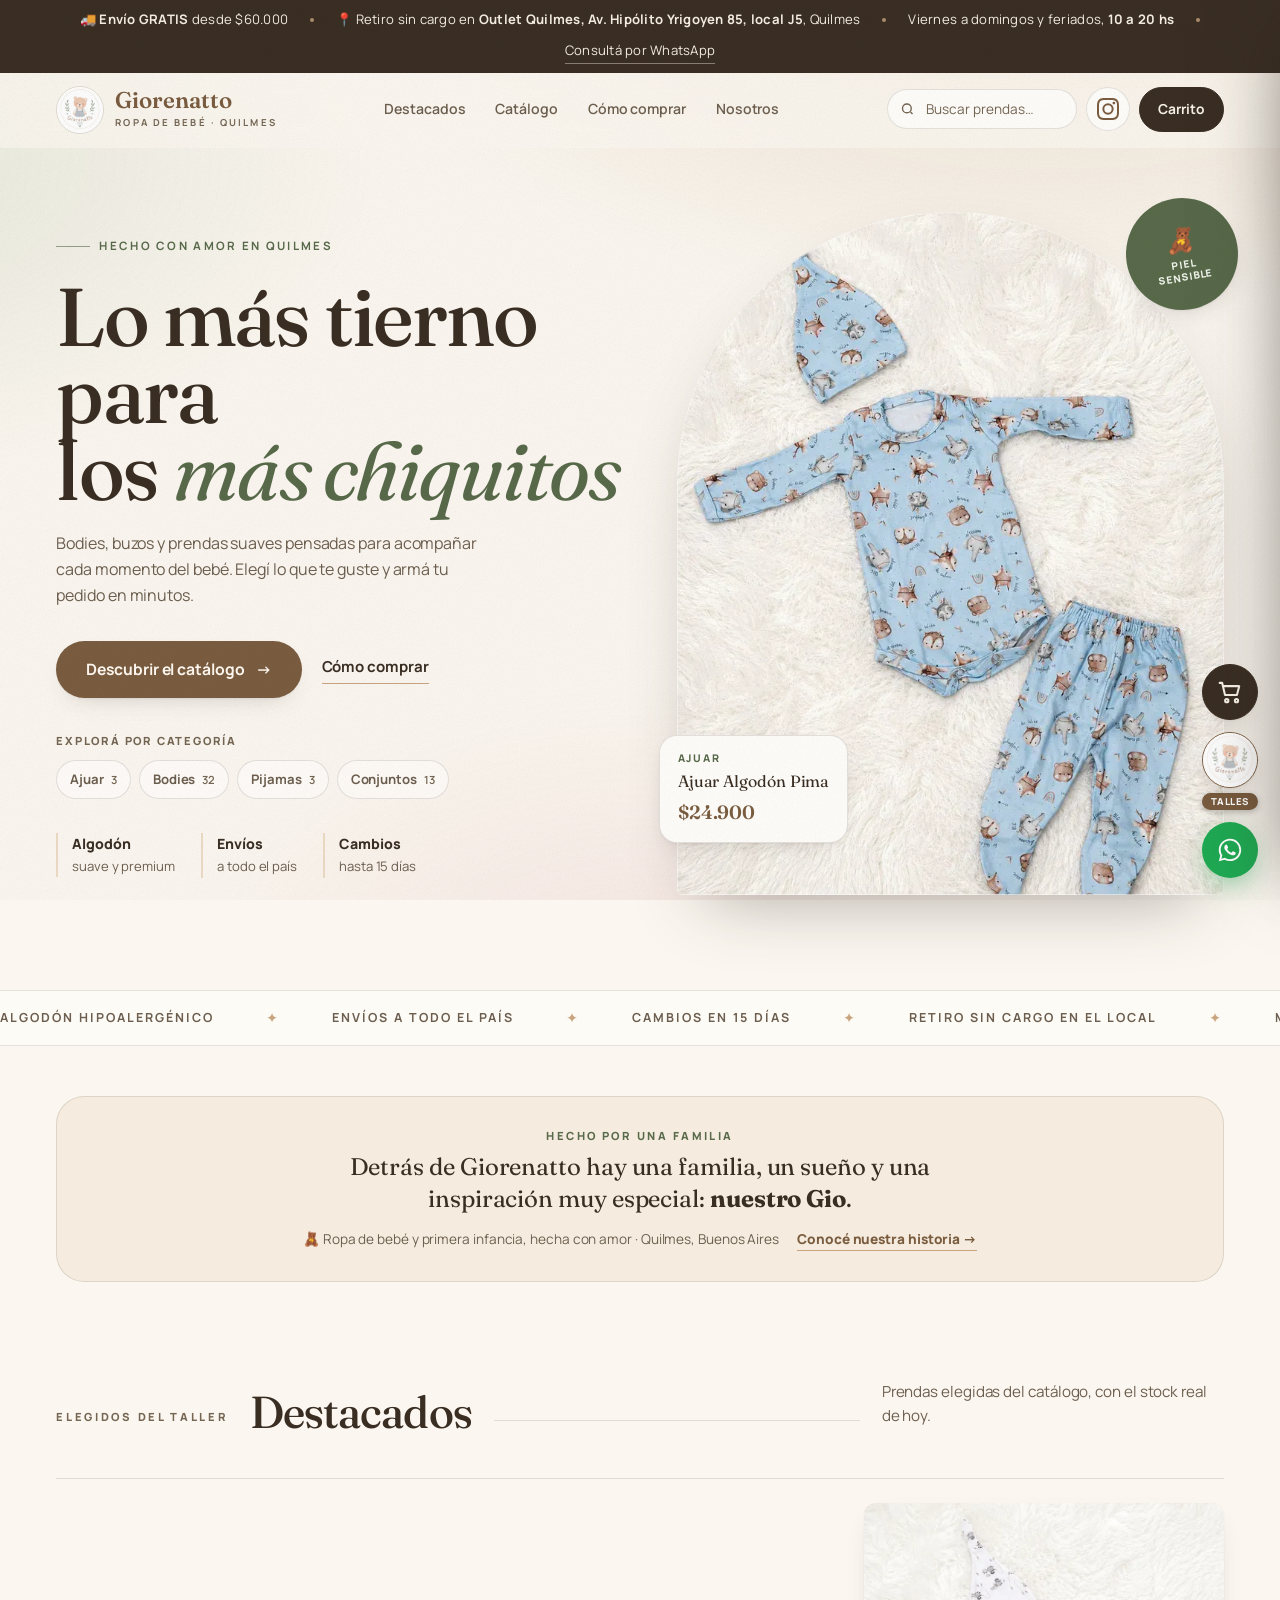
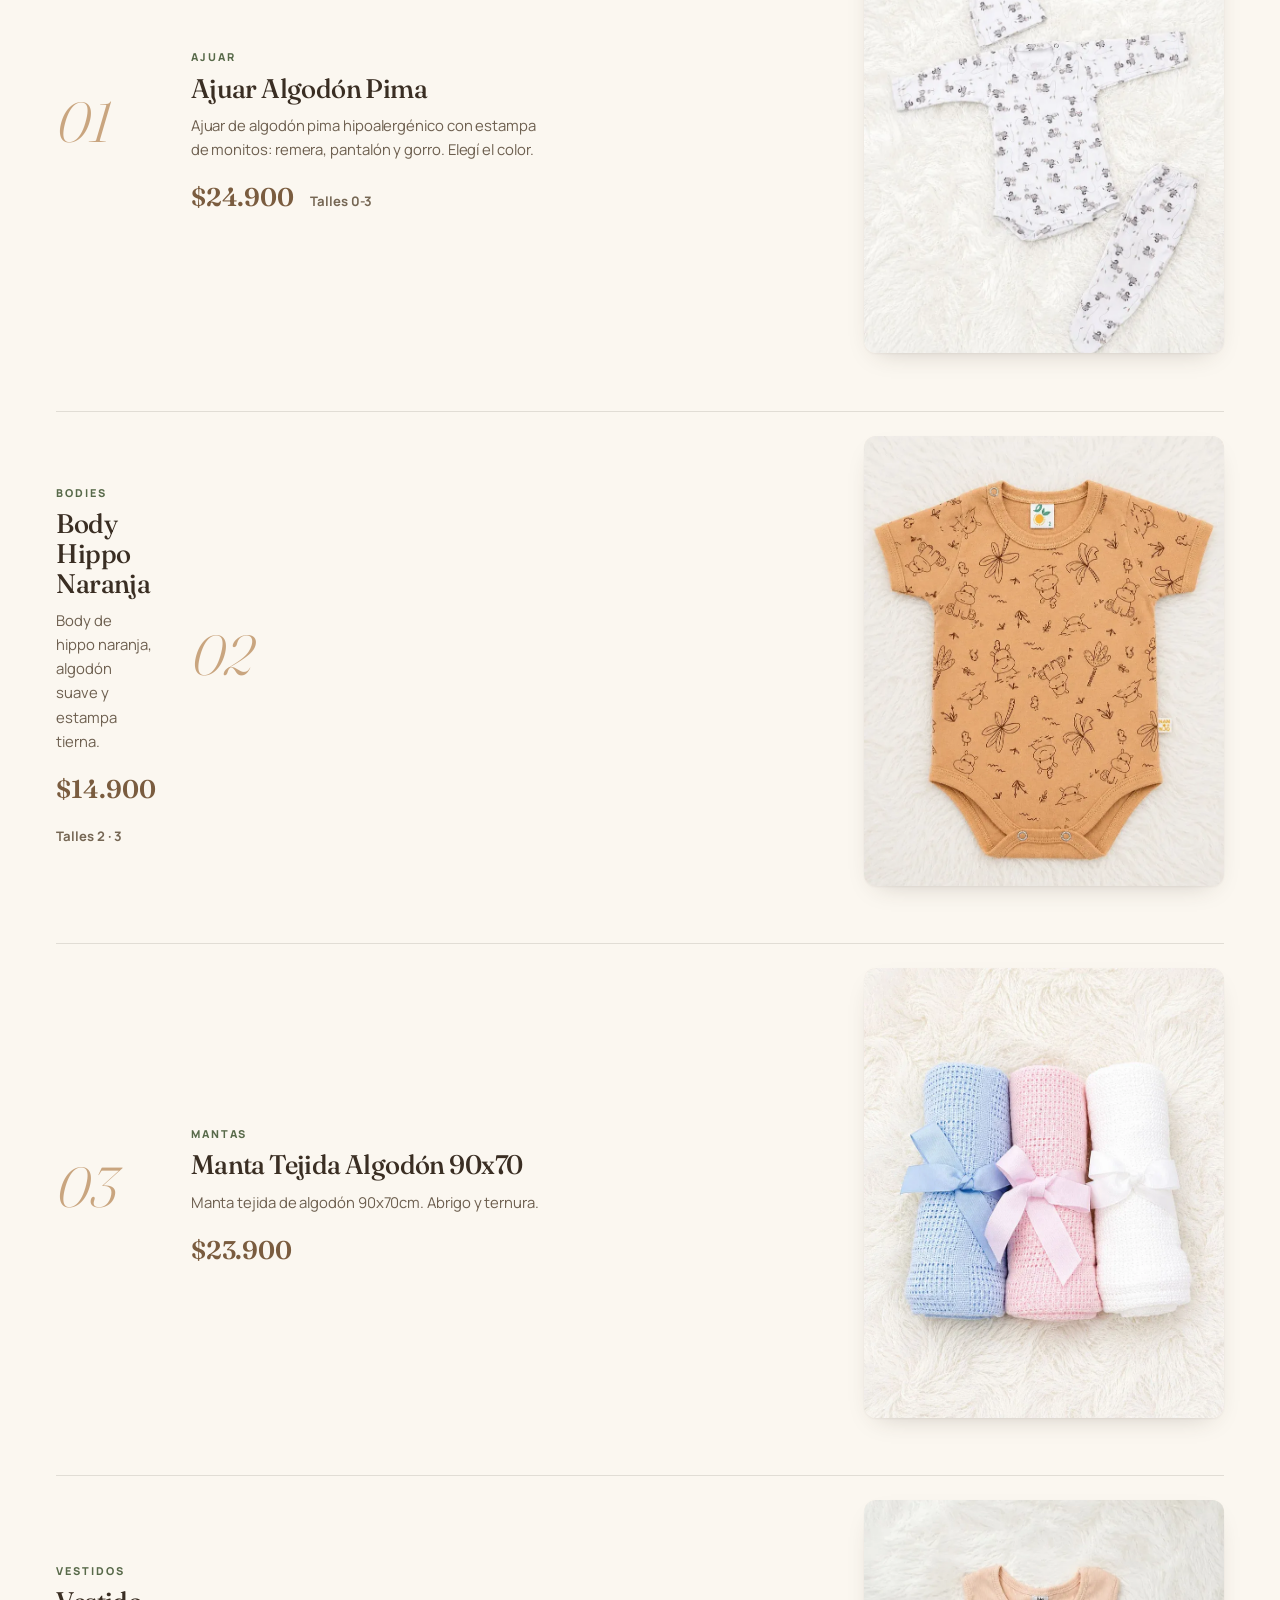
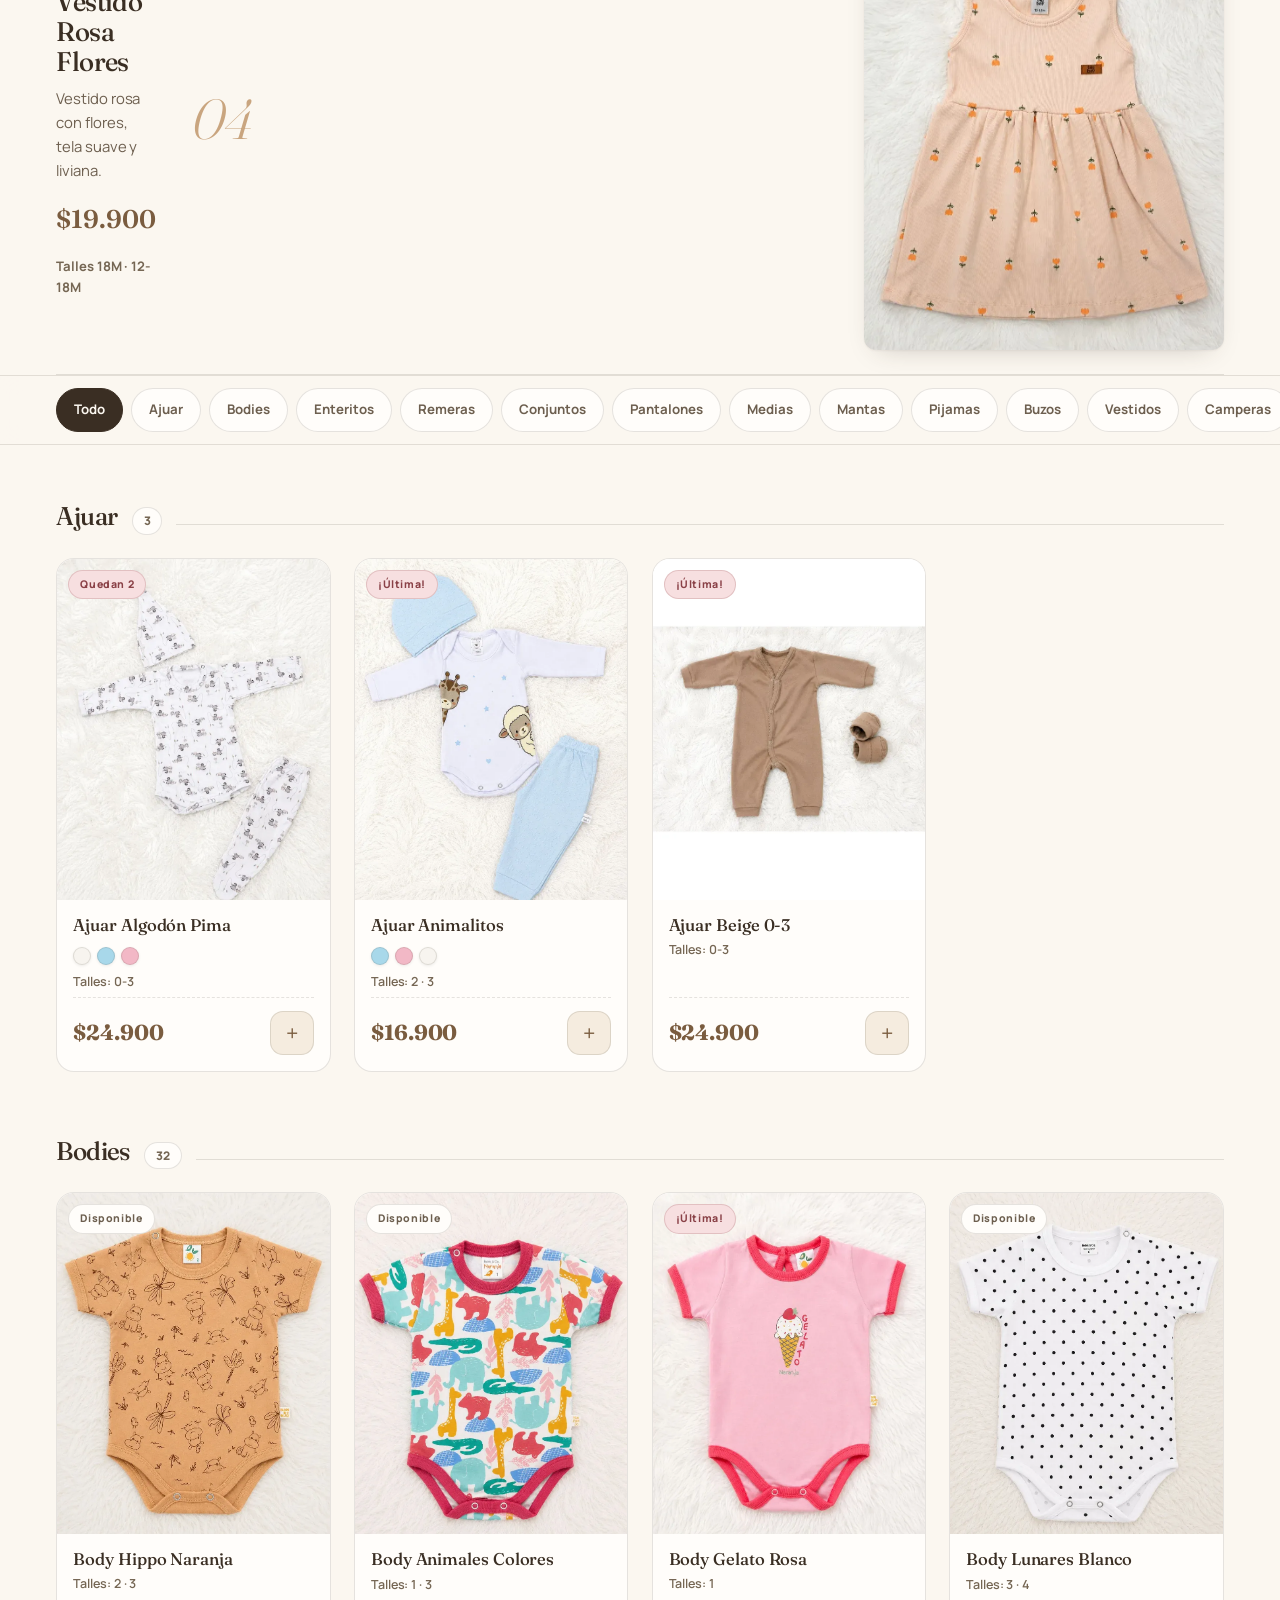
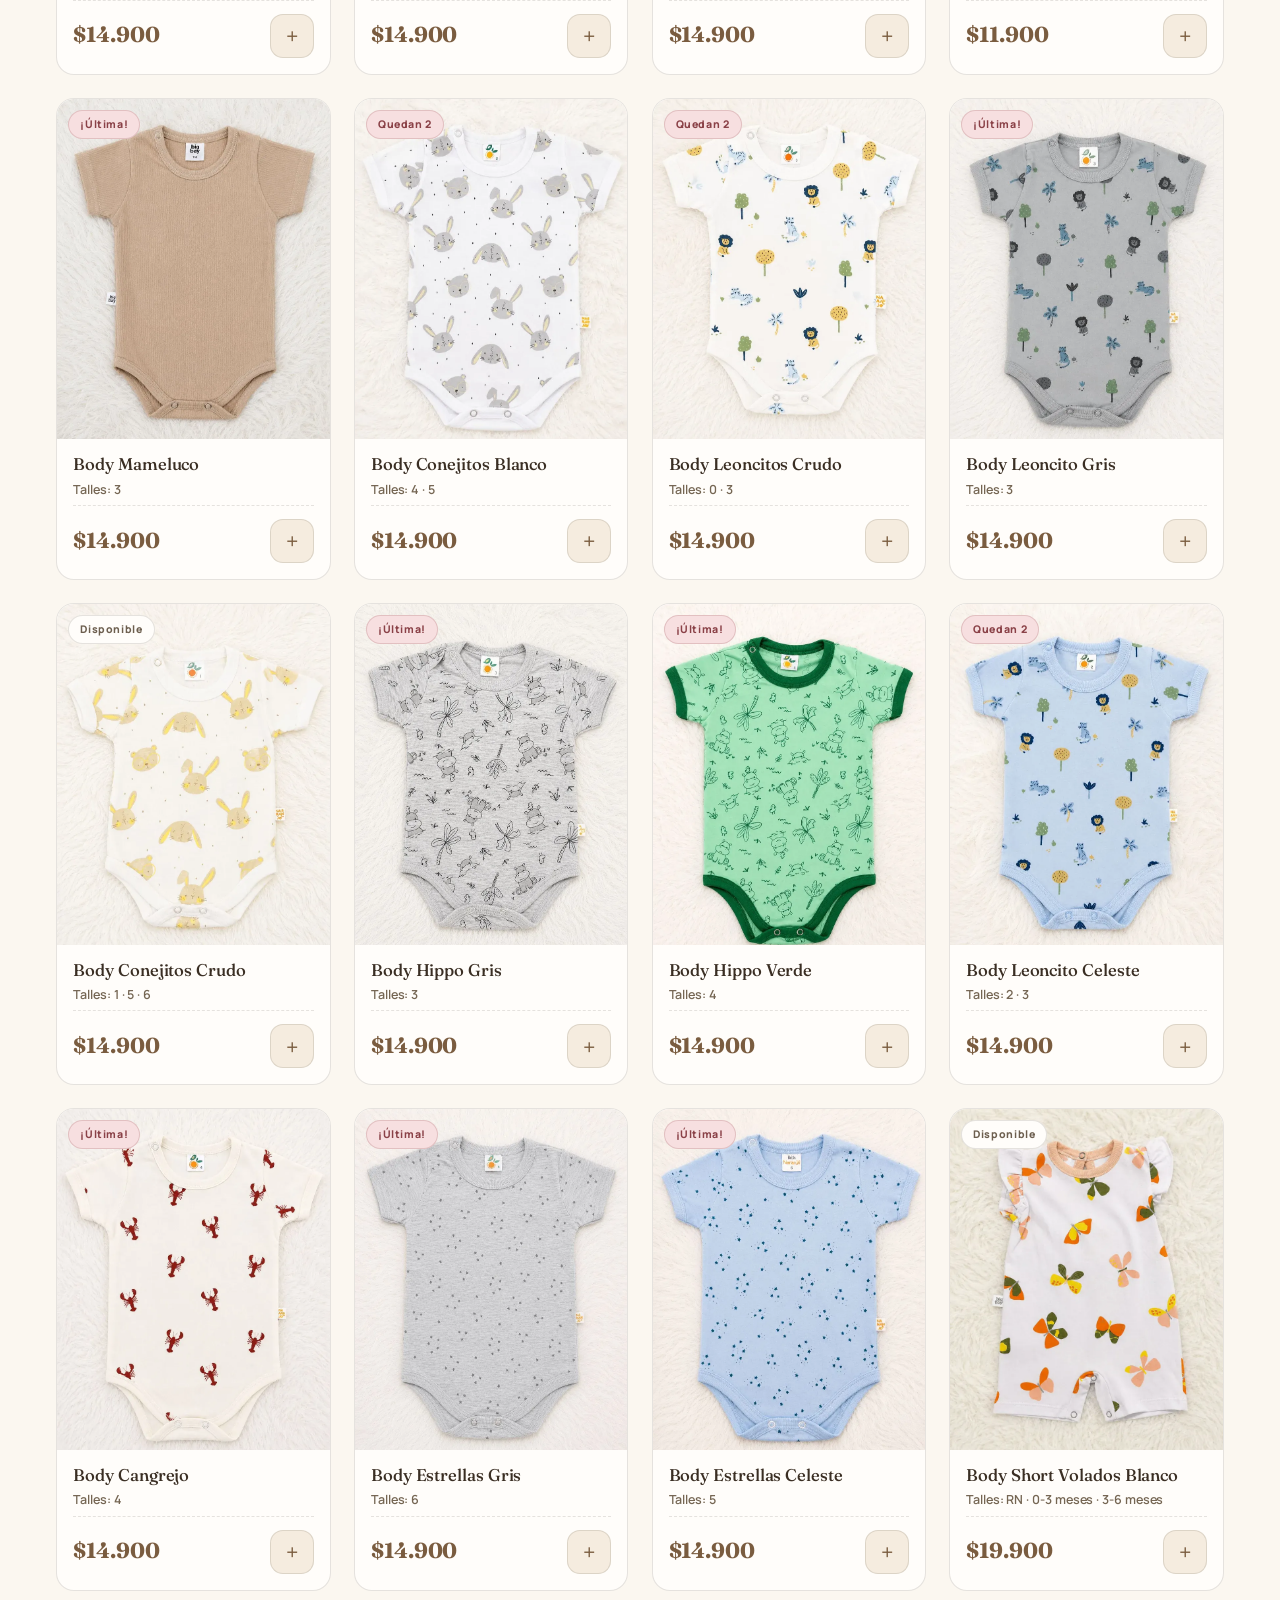
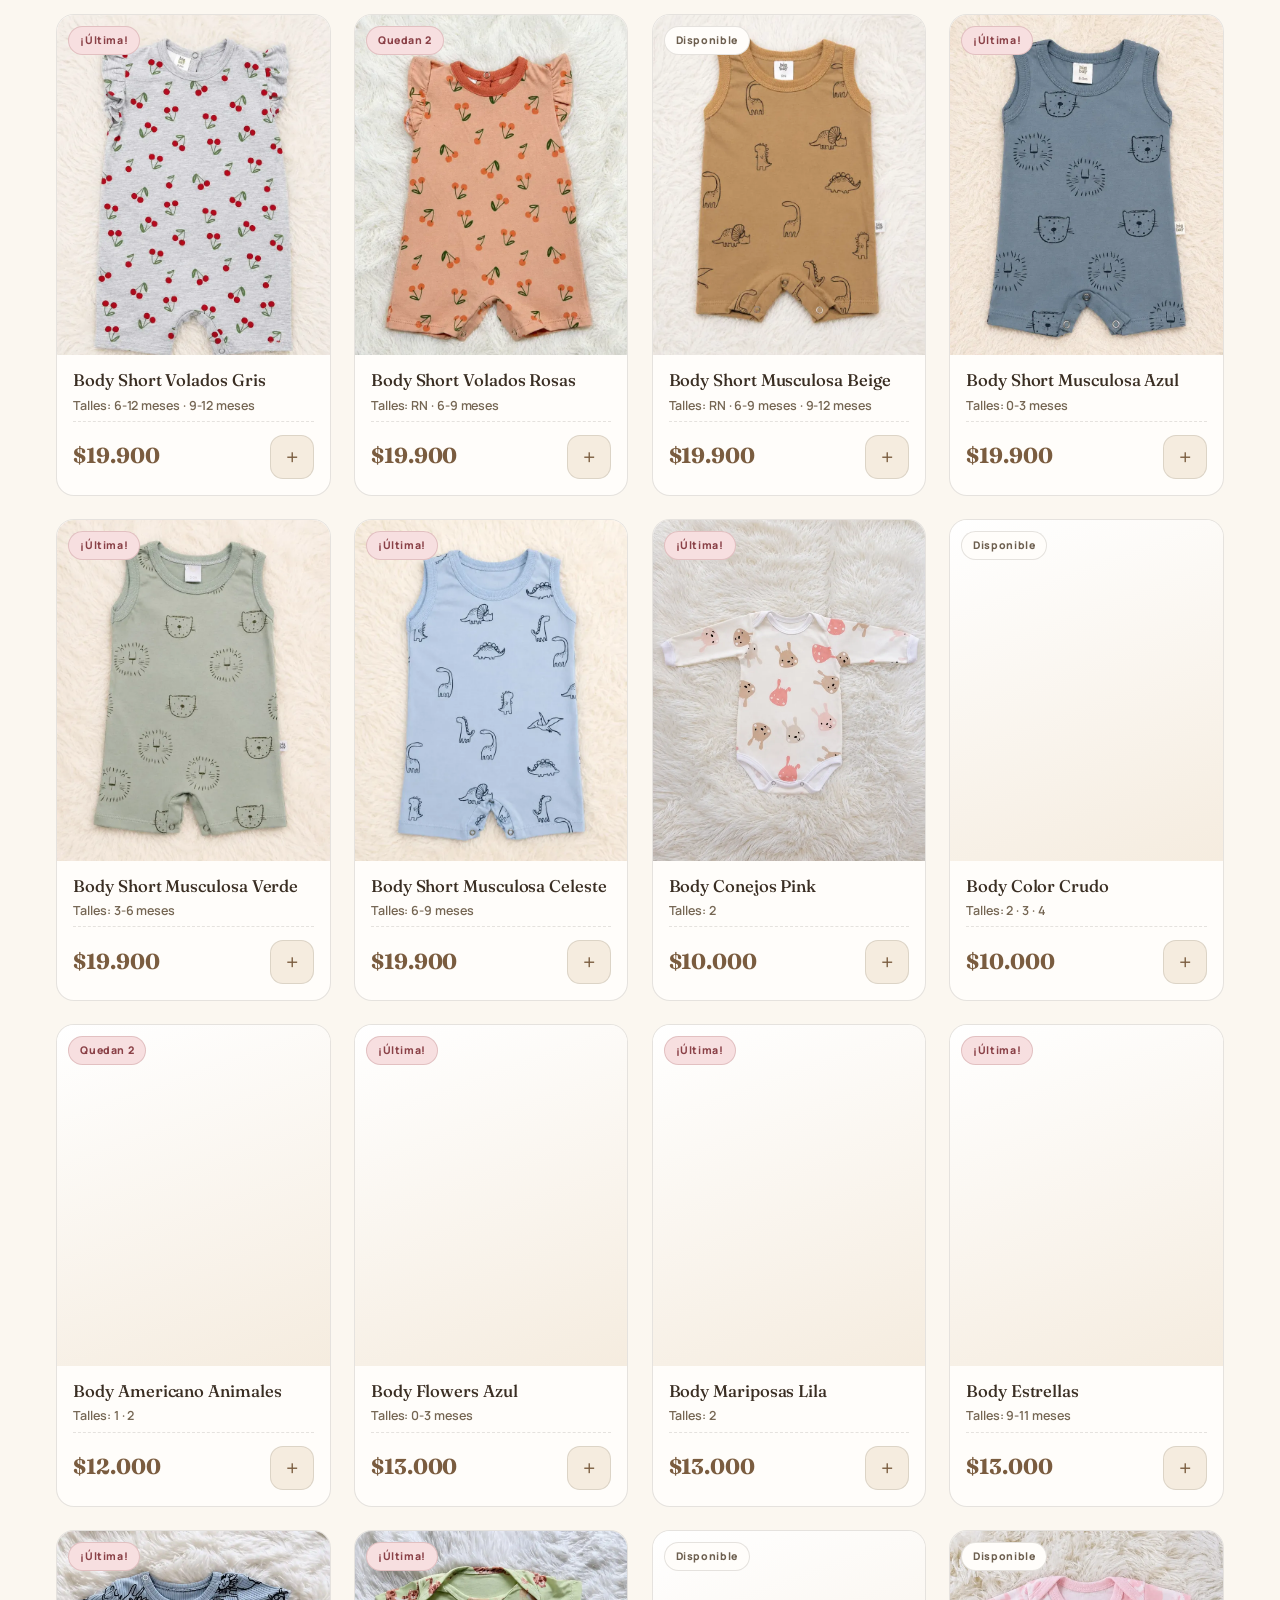
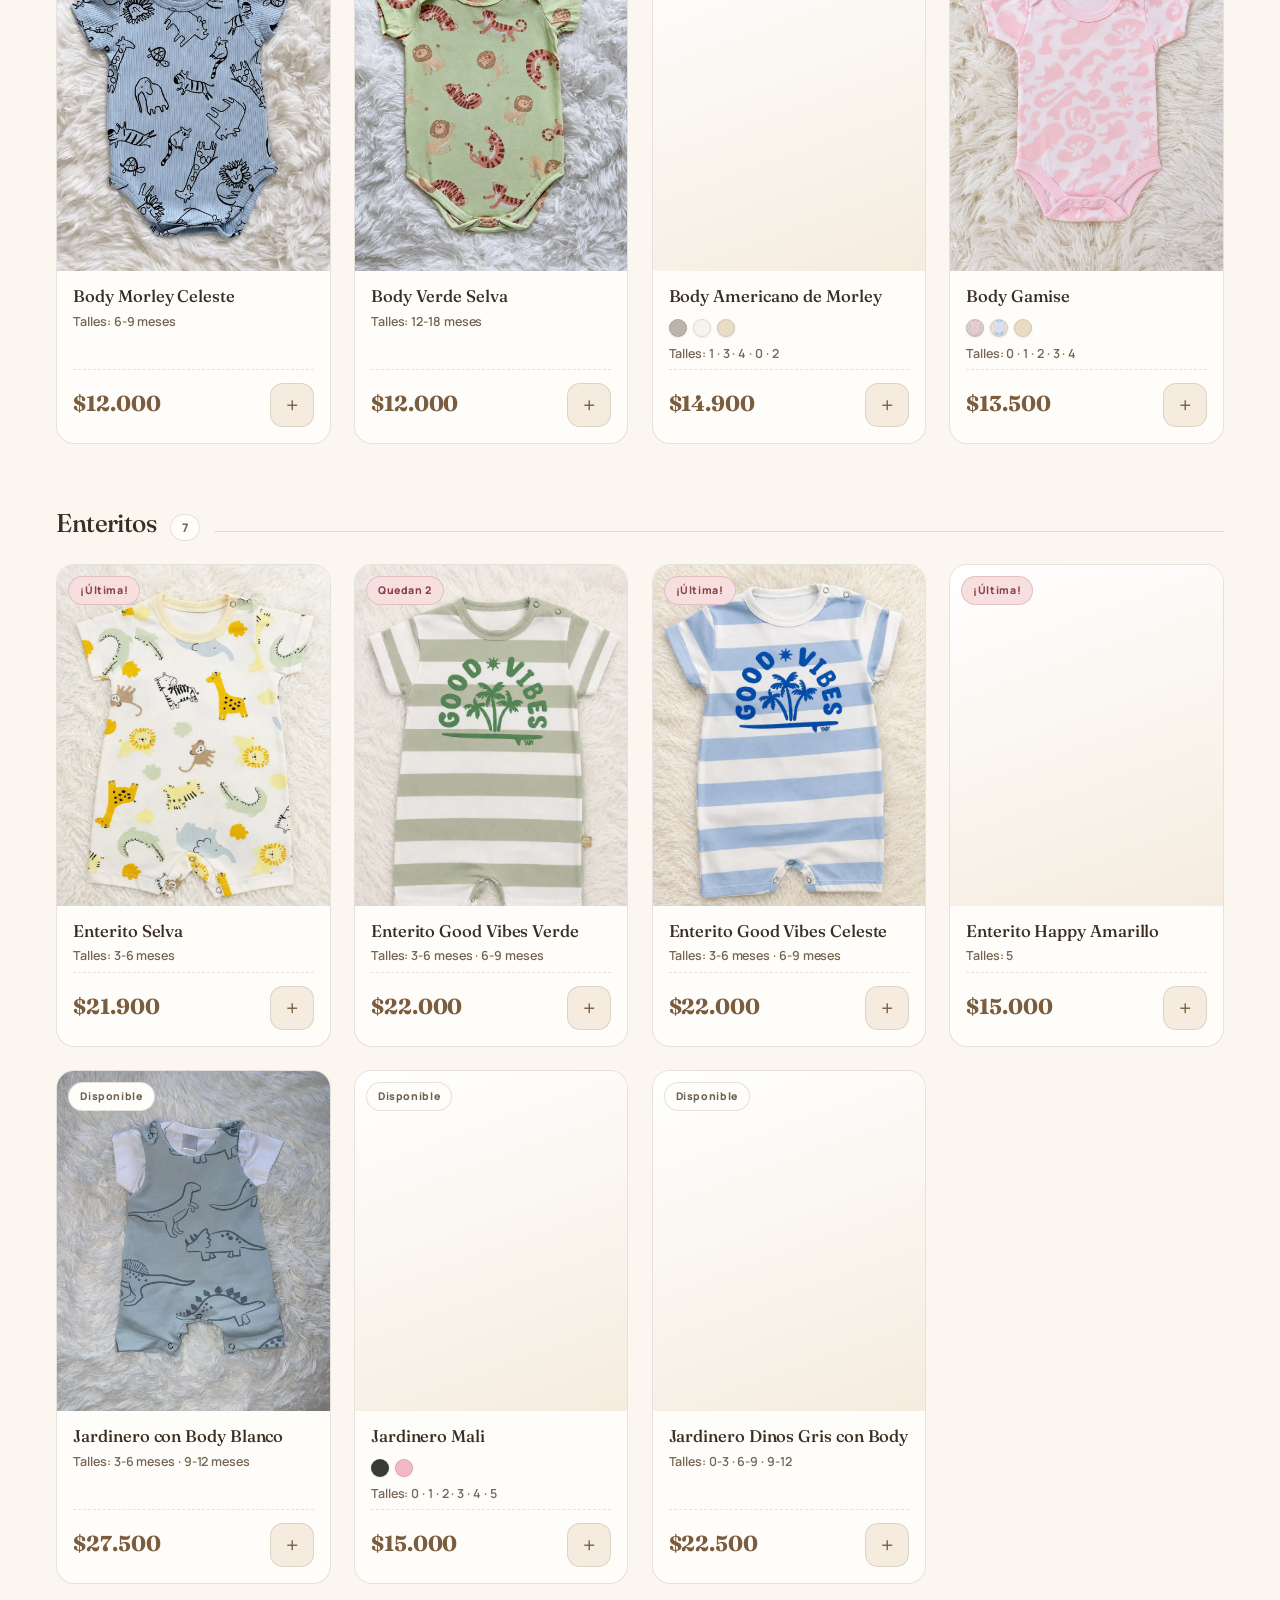
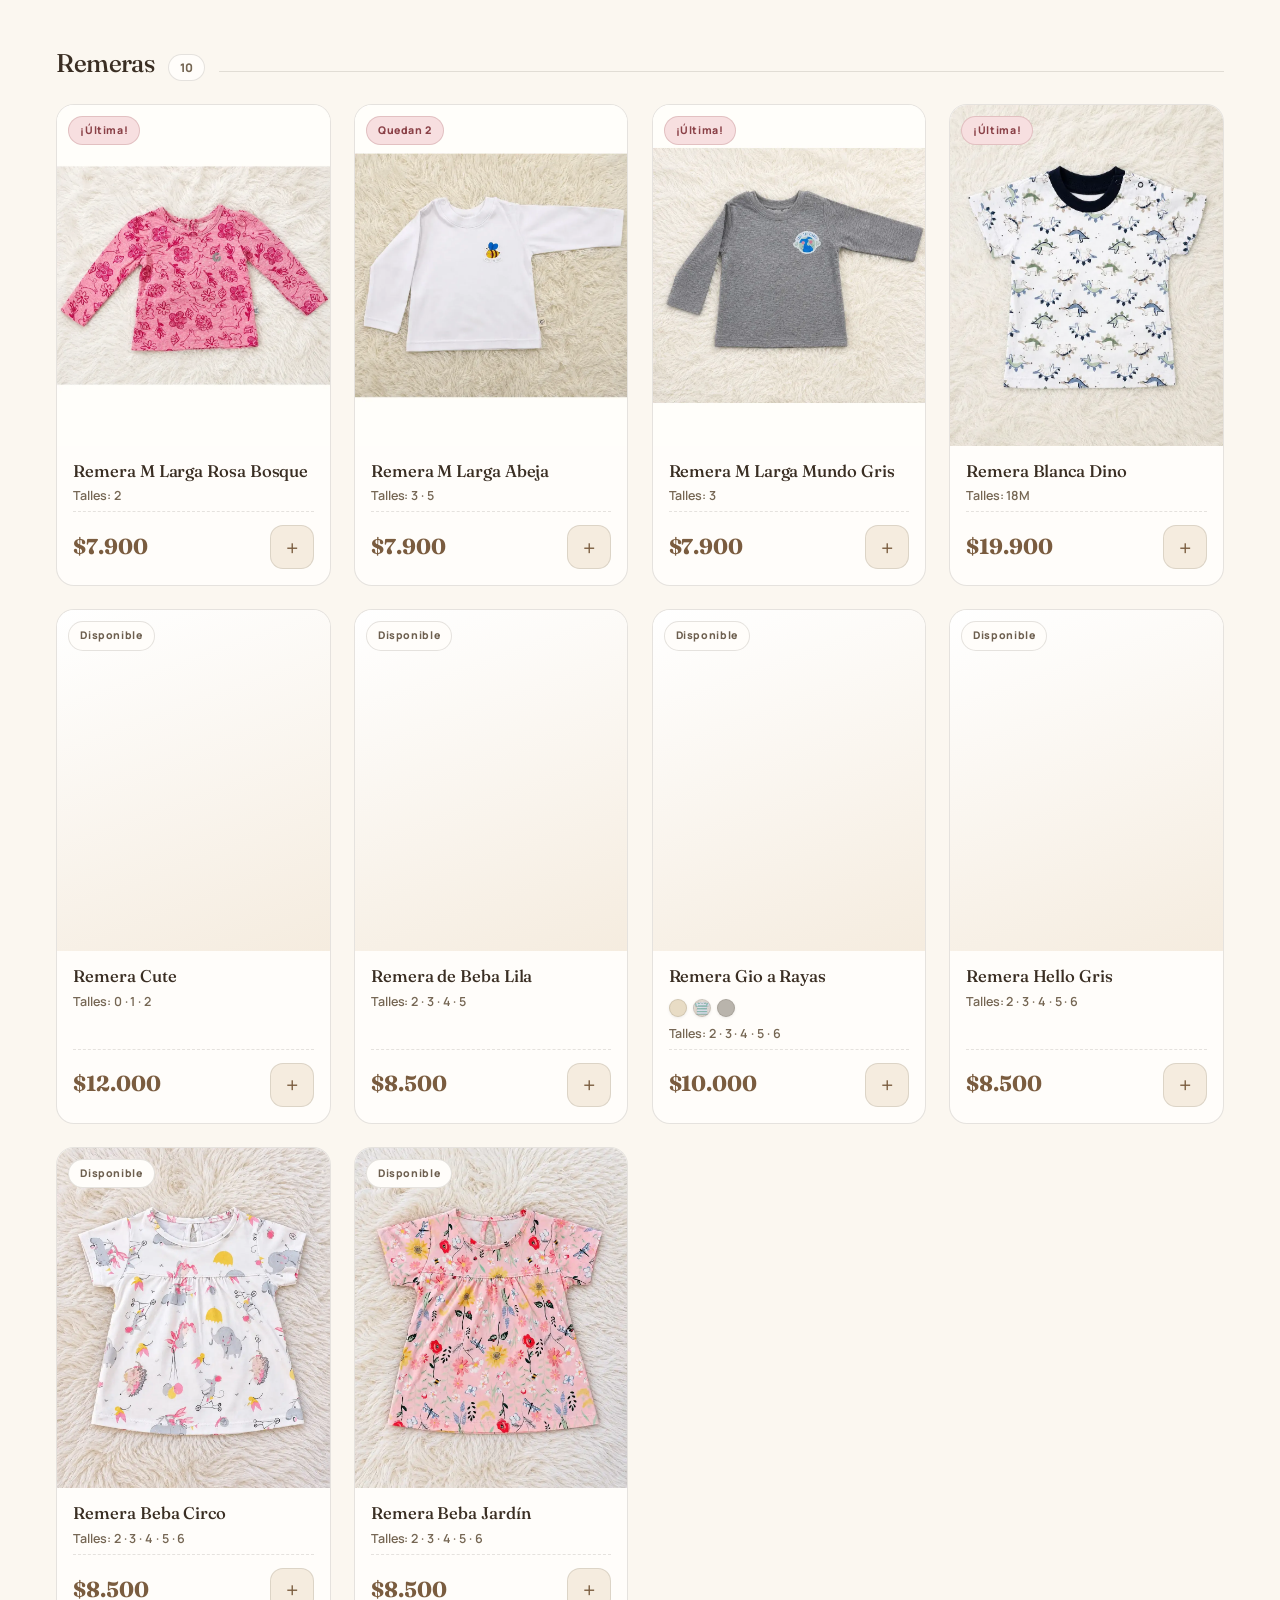
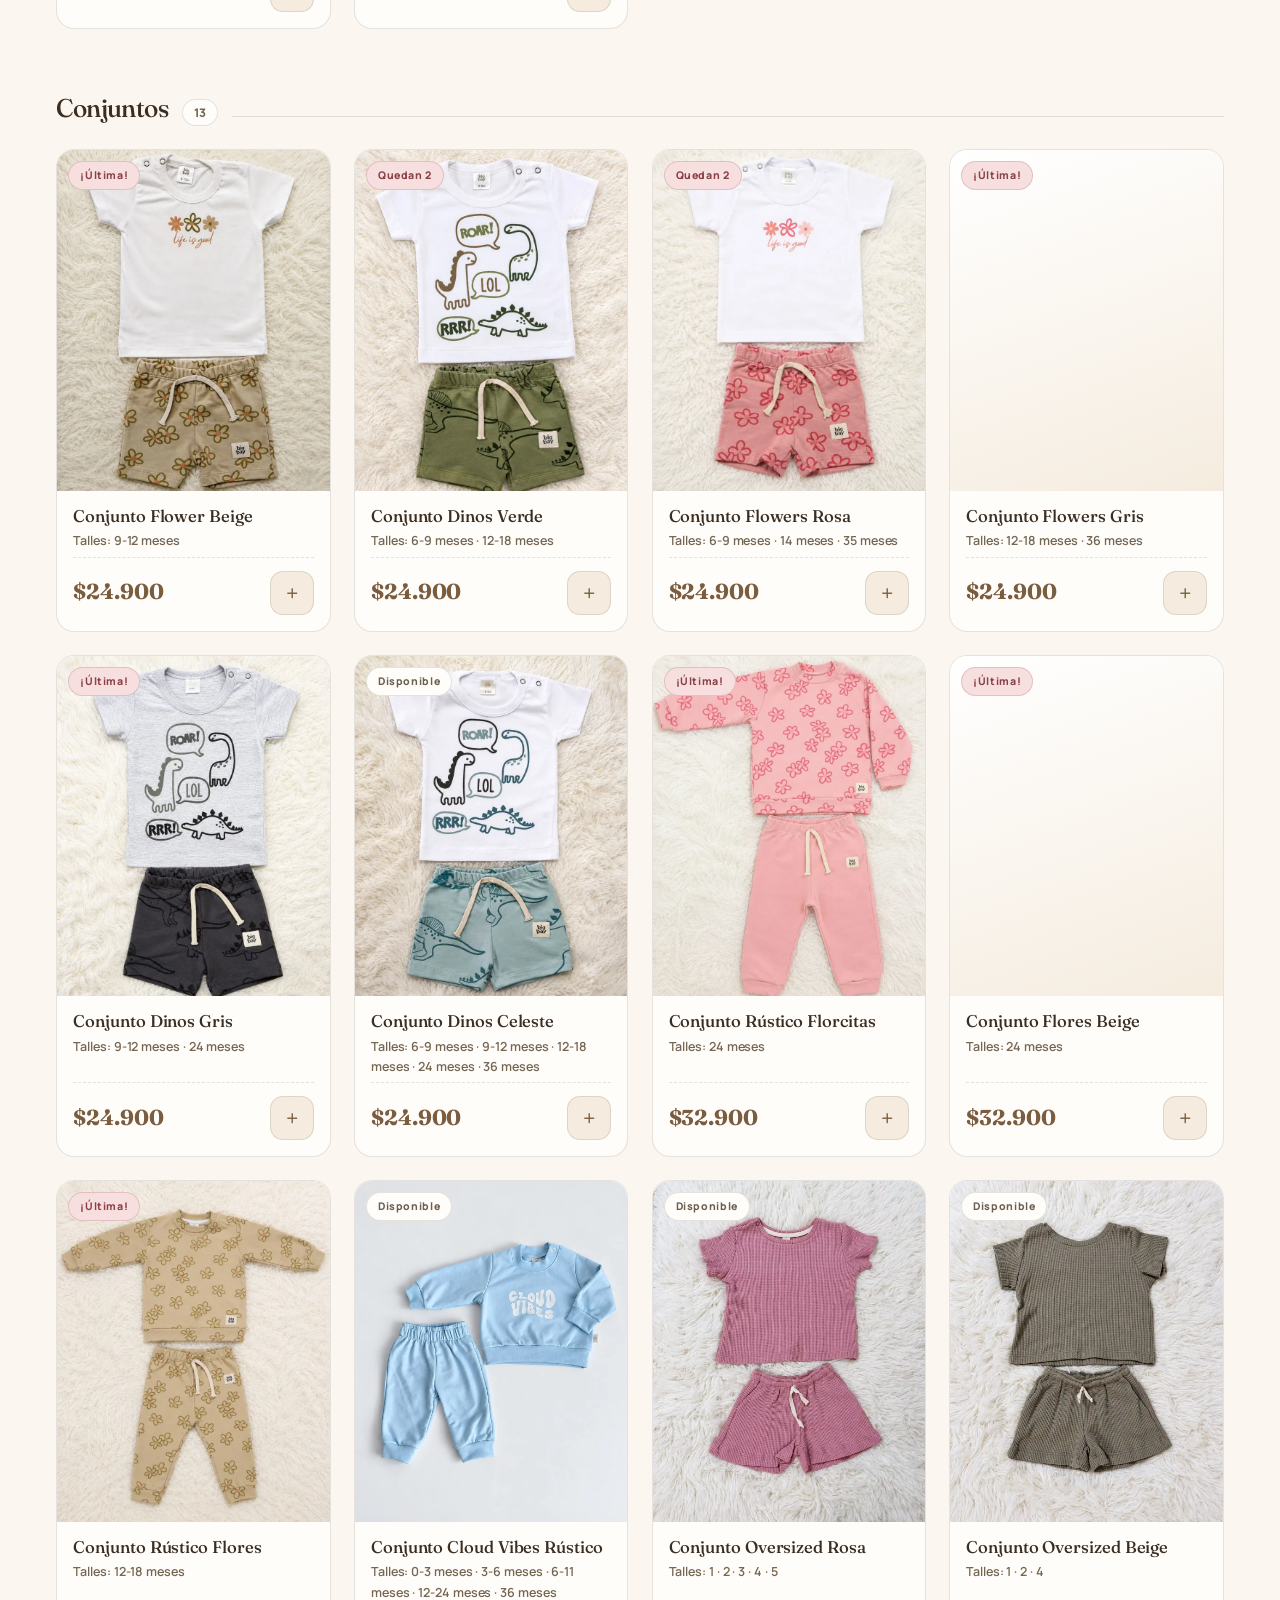
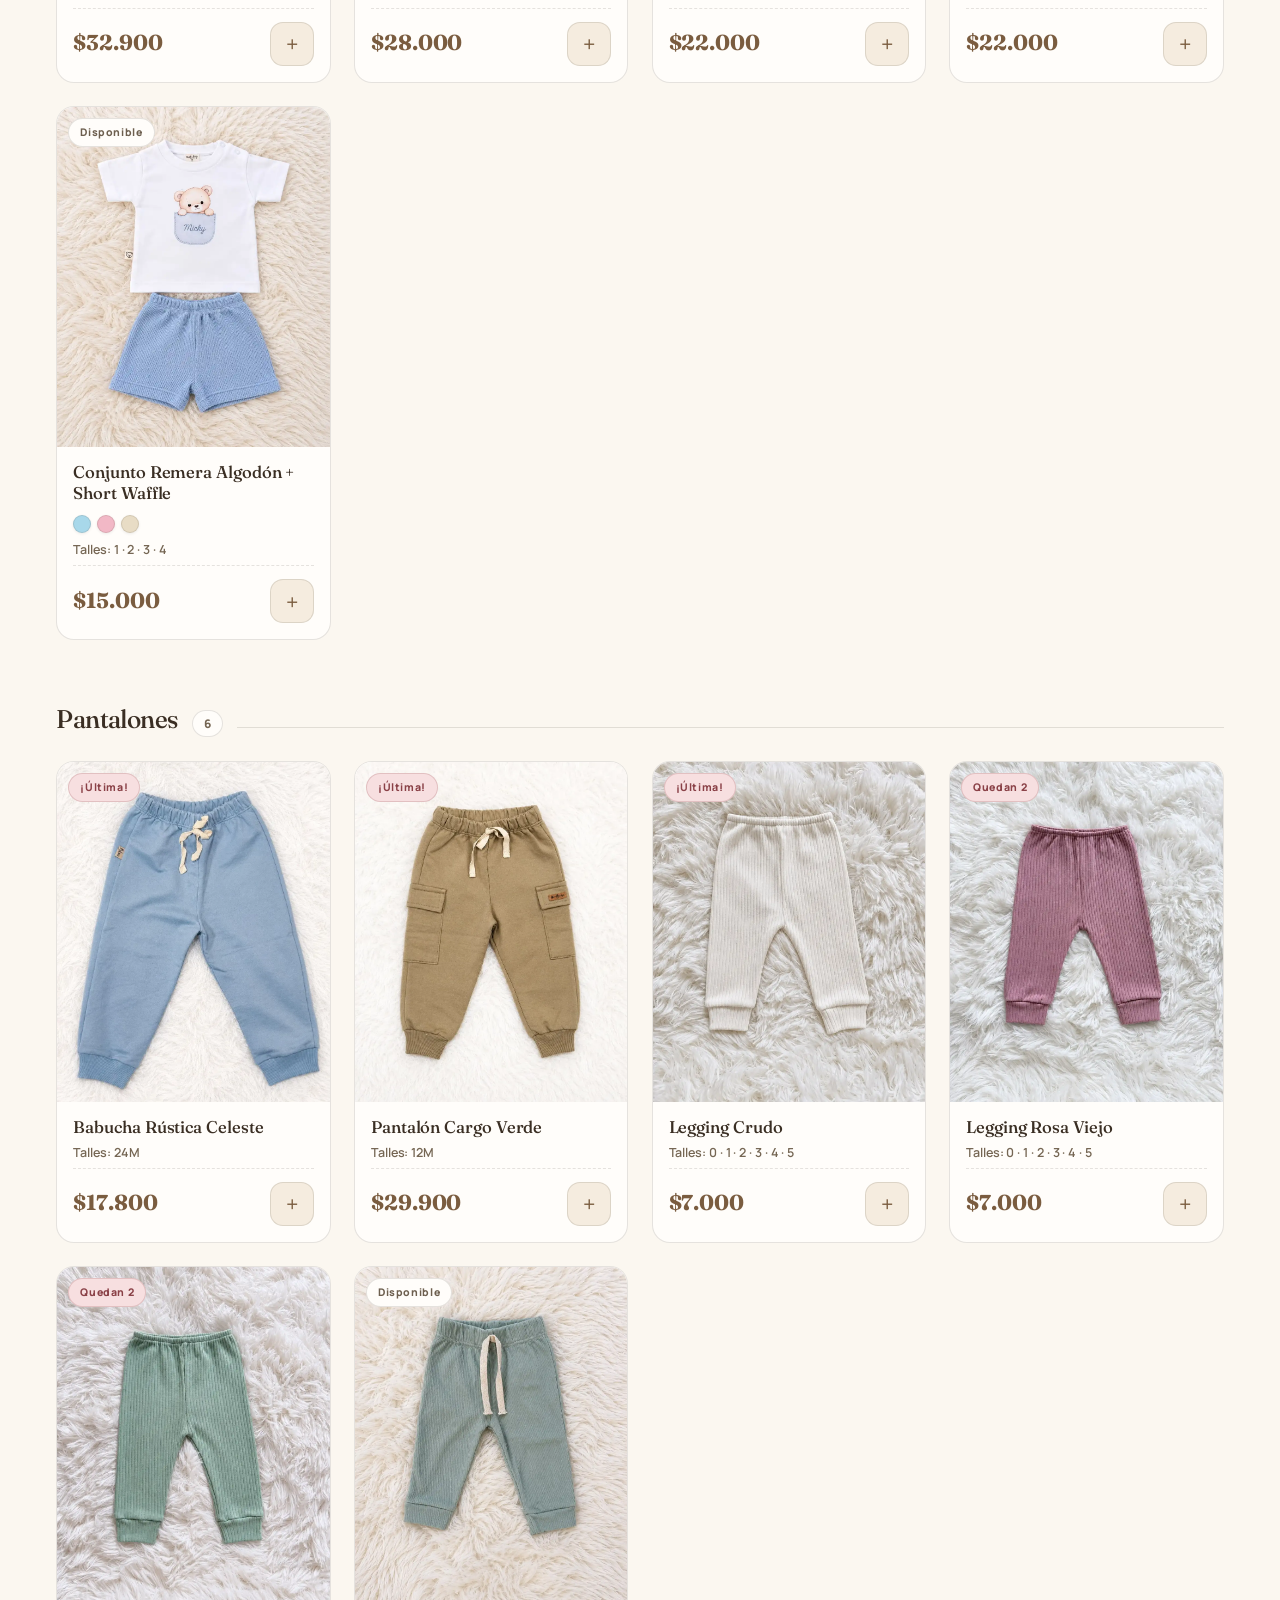
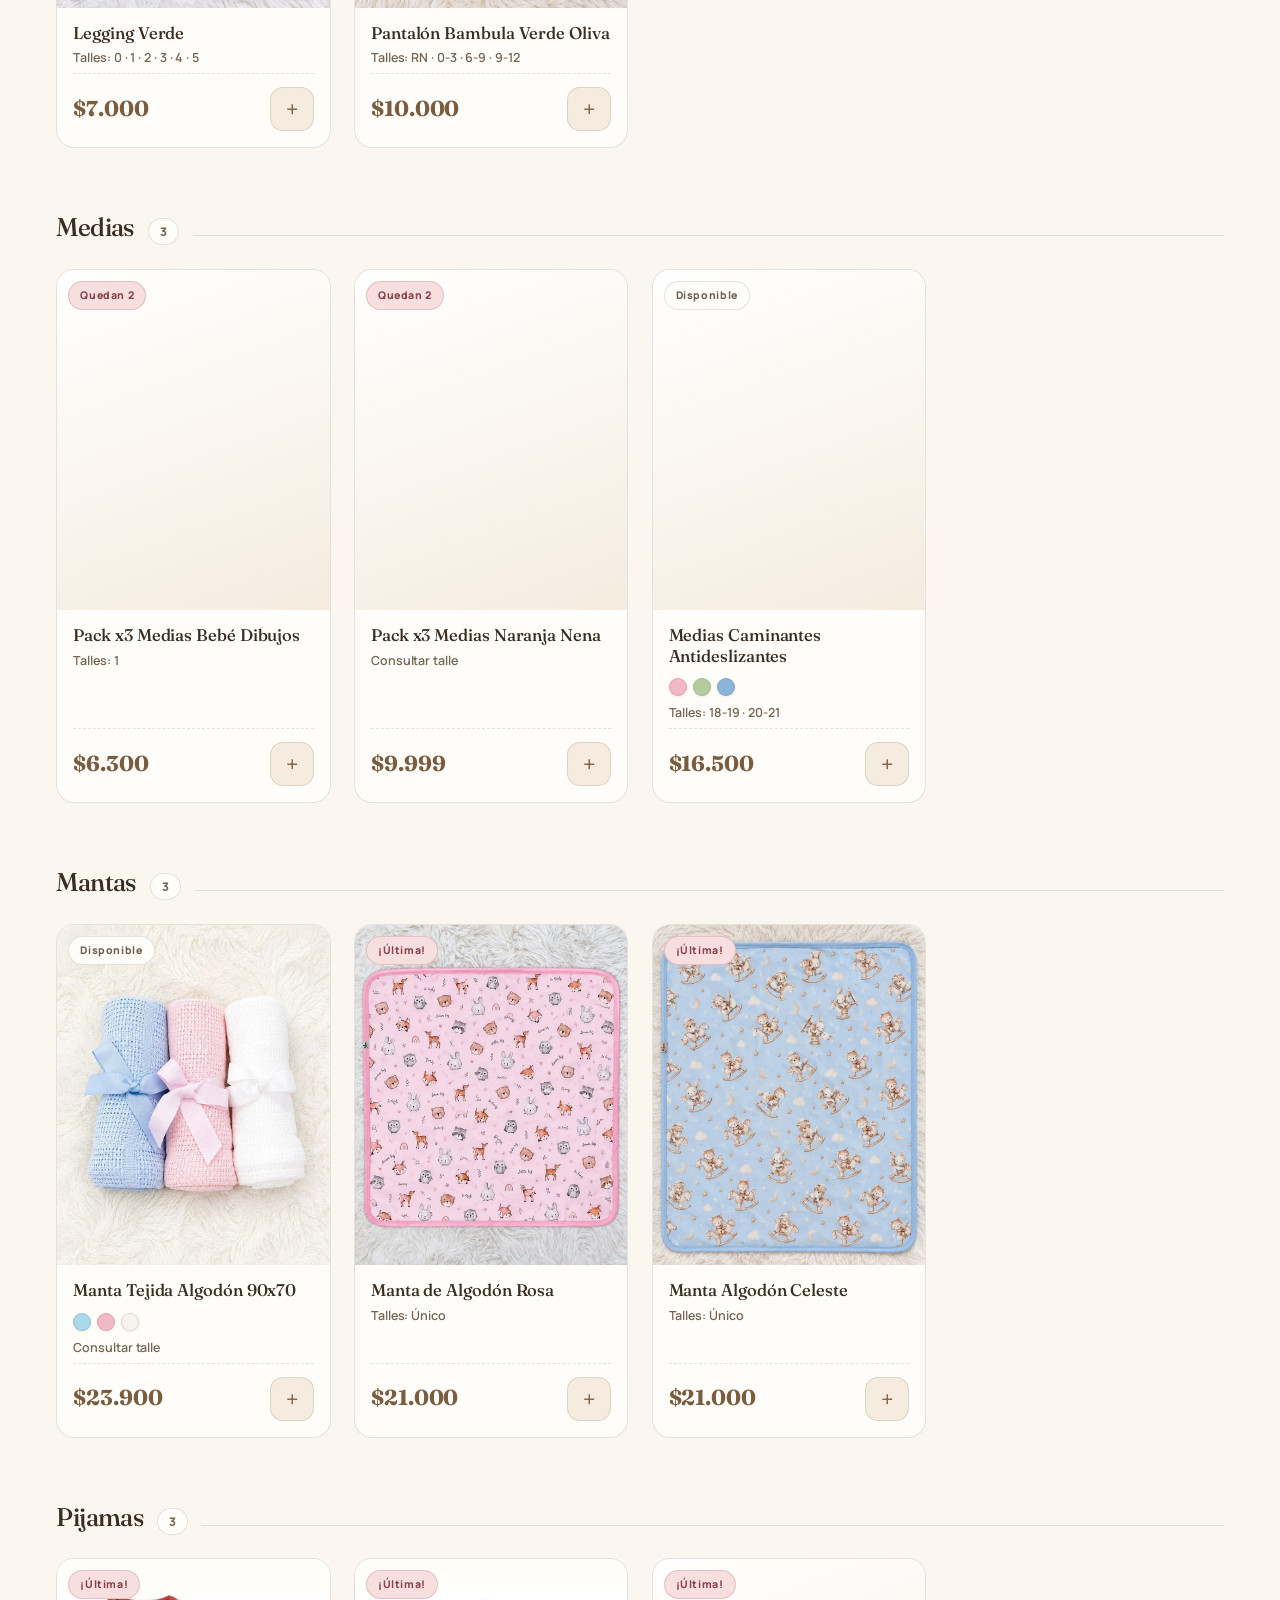
==== index.html @ 69d19c30 "Mejora acceso a categorías desde portada" ====
<!DOCTYPE html>
<html lang="es">
<head>
<meta charset="UTF-8">
<meta name="viewport" content="width=device-width, initial-scale=1.0">
<link rel="icon" type="image/x-icon" href="favicon.ico">
<link rel="manifest" href="manifest.webmanifest">
<link rel="apple-touch-icon" href="logo-192.png">
<meta name="theme-color" content="#4a3f35">
<meta name="mobile-web-app-capable" content="yes">
<meta name="apple-mobile-web-app-capable" content="yes">
<meta name="apple-mobile-web-app-title" content="Giorenatto">
<title>Giorenatto · Ropa de bebé en Quilmes | Envíos a todo el país</title>
<meta name="description" content="Ropa de bebé y primera infancia en Quilmes: bodies, buzos, pijamas, ajuares y más en algodón hipoalergénico. Envíos a todo el país y envío gratis desde $60.000.">
<meta property="og:title" content="Giorenatto · Ropa de bebé en Quilmes">
<meta property="og:description" content="Bodies, buzos, pijamas, ajuares y más. Algodón hipoalergénico. Envíos a todo el país · Envío gratis desde $60.000.">
<script type="application/ld+json">
{
  "@context": "https://schema.org",
  "@type": "ClothingStore",
  "name": "Giorenatto",
  "description": "Ropa de bebé y primera infancia hecha con amor. Bodies, buzos, pijamas, ajuares y más.",
  "url": "https://giorenatto.com.ar/",
  "image": "https://giorenatto.com.ar/assets/og-giorenatto.jpg",
  "logo": "https://giorenatto.com.ar/logo.webp",
  "address": {"@type": "PostalAddress", "streetAddress": "Outlet Quilmes, Av. Hipólito Yrigoyen 85, Local J5", "addressLocality": "Quilmes", "addressRegion": "Buenos Aires", "postalCode": "B1878FNA", "addressCountry": "AR"},
  "telephone": "+5491162705378",
  "openingHoursSpecification": [{"@type": "OpeningHoursSpecification", "dayOfWeek": ["Friday", "Saturday", "Sunday"], "opens": "10:00", "closes": "20:00"}],
  "areaServed": {"@type": "Country", "name": "Argentina"},
  "hasMap": "https://www.google.com/maps/search/?api=1&query=Outlet+Quilmes%2C+Av.+Hip%C3%B3lito+Yrigoyen+85%2C+Local+J5%2C+Quilmes%2C+Buenos+Aires",
  "sameAs": ["https://www.instagram.com/giorenatto", "https://wa.me/5491162705378"],
  "priceRange": "$",
  "currenciesAccepted": "ARS",
  "paymentAccepted": "Mercado Pago, Transferencia, Efectivo"
}
</script>
<script type="application/ld+json">{"@context":"https://schema.org","@type":"ItemList","name":"Catálogo Giorenatto — Ropa de bebé","itemListElement":[{"@type":"ListItem","position":1,"item":{"@type":"Product","name":"Ajuar Algodón Pima","description":"Ajuar de algodón pima hipoalergénico con estampa de monitos: remera, pantalón y gorro. Elegí el color.","image":"https://giorenatto.com.ar/assets/products/ajuar-pima.webp","category":"Ajuar","offers":{"@type":"Offer","price":24900,"priceCurrency":"ARS","availability":"https://schema.org/InStock"}}},{"@type":"ListItem","position":2,"item":{"@type":"Product","name":"Body Hippo Naranja","description":"Body de hippo naranja, algodón suave y estampa tierna.","image":"https://giorenatto.com.ar/assets/products/body-hippo-naranja.webp","category":"Bodies","offers":{"@type":"Offer","price":14900,"priceCurrency":"ARS","availability":"https://schema.org/InStock"}}},{"@type":"ListItem","position":3,"item":{"@type":"Product","name":"Body Animales Colores","description":"Body con estampa de animalitos de colores, algodón suave.","image":"https://giorenatto.com.ar/assets/products/body-animales-colores.webp","category":"Bodies","offers":{"@type":"Offer","price":14900,"priceCurrency":"ARS","availability":"https://schema.org/InStock"}}},{"@type":"ListItem","position":4,"item":{"@type":"Product","name":"Body Americano Gris","description":"Body americano gris, algodón con broches en la entrepierna.","image":"https://giorenatto.com.ar/assets/products/body-americano-gris.webp","category":"Bodies","offers":{"@type":"Offer","price":17900,"priceCurrency":"ARS","availability":"https://schema.org/InStock"}}},{"@type":"ListItem","position":5,"item":{"@type":"Product","name":"Body Gelato Rosa","description":"Body gelato rosa, algodón suave y delicado.","image":"https://giorenatto.com.ar/assets/products/body-gelato-rosa.webp","category":"Bodies","offers":{"@type":"Offer","price":14900,"priceCurrency":"ARS","availability":"https://schema.org/InStock"}}},{"@type":"ListItem","position":6,"item":{"@type":"Product","name":"Body Lunares Blanco","description":"Body blanco con lunares, algodón suave.","image":"https://giorenatto.com.ar/assets/products/body-lunares-blanco.webp","category":"Bodies","offers":{"@type":"Offer","price":11900,"priceCurrency":"ARS","availability":"https://schema.org/InStock"}}},{"@type":"ListItem","position":7,"item":{"@type":"Product","name":"Body Mameluco","description":"Body tipo mameluco, práctico para el cambiado.","image":"https://giorenatto.com.ar/assets/products/body-mameluco.webp","category":"Bodies","offers":{"@type":"Offer","price":14900,"priceCurrency":"ARS","availability":"https://schema.org/InStock"}}},{"@type":"ListItem","position":8,"item":{"@type":"Product","name":"Body Conejitos Blanco","description":"Body blanco con estampa de conejitos, algodón suave.","image":"https://giorenatto.com.ar/assets/products/body-conejitos-blanco.webp","category":"Bodies","offers":{"@type":"Offer","price":14900,"priceCurrency":"ARS","availability":"https://schema.org/InStock"}}},{"@type":"ListItem","position":9,"item":{"@type":"Product","name":"Body Leoncitos Crudo","description":"Body crudo con estampa de leoncitos, algodón suave.","image":"https://giorenatto.com.ar/assets/products/body-leoncitos-crudo.webp","category":"Bodies","offers":{"@type":"Offer","price":14900,"priceCurrency":"ARS","availability":"https://schema.org/InStock"}}},{"@type":"ListItem","position":10,"item":{"@type":"Product","name":"Body Leoncito Gris","description":"Body gris con estampa de leoncito, algodón suave.","image":"https://giorenatto.com.ar/assets/products/body-leoncito-gris.webp","category":"Bodies","offers":{"@type":"Offer","price":14900,"priceCurrency":"ARS","availability":"https://schema.org/InStock"}}},{"@type":"ListItem","position":11,"item":{"@type":"Product","name":"Body Conejitos Crudo","description":"Body crudo con estampa de conejitos, algodón suave.","image":"https://giorenatto.com.ar/assets/products/body-conejitos-crudo.webp","category":"Bodies","offers":{"@type":"Offer","price":14900,"priceCurrency":"ARS","availability":"https://schema.org/InStock"}}},{"@type":"ListItem","position":12,"item":{"@type":"Product","name":"Body Hippo Gris","description":"Body gris con estampa de hippo, algodón suave.","image":"https://giorenatto.com.ar/assets/products/body-hippo-gris.webp","category":"Bodies","offers":{"@type":"Offer","price":14900,"priceCurrency":"ARS","availability":"https://schema.org/InStock"}}},{"@type":"ListItem","position":13,"item":{"@type":"Product","name":"Body Hippo Verde","description":"Body verde con estampa de hippo, algodón suave.","image":"https://giorenatto.com.ar/assets/products/body-hippo-verde.webp","category":"Bodies","offers":{"@type":"Offer","price":14900,"priceCurrency":"ARS","availability":"https://schema.org/InStock"}}},{"@type":"ListItem","position":14,"item":{"@type":"Product","name":"Body Leoncito Celeste","description":"Body celeste con estampa de leoncito, algodón suave.","image":"https://giorenatto.com.ar/assets/products/body-leoncito-celeste.webp","category":"Bodies","offers":{"@type":"Offer","price":14900,"priceCurrency":"ARS","availability":"https://schema.org/InStock"}}},{"@type":"ListItem","position":15,"item":{"@type":"Product","name":"Body Blanco","description":"Body blanco liso, algodón suave.","image":"https://giorenatto.com.ar/assets/products/body-blanco.webp","category":"Bodies","offers":{"@type":"Offer","price":14900,"priceCurrency":"ARS","availability":"https://schema.org/InStock"}}},{"@type":"ListItem","position":16,"item":{"@type":"Product","name":"Body Musculosa","description":"Body musculosa de algodón, ideal para el calor.","image":"https://giorenatto.com.ar/assets/products/body-musculosa.webp","category":"Bodies","offers":{"@type":"Offer","price":14900,"priceCurrency":"ARS","availability":"https://schema.org/InStock"}}},{"@type":"ListItem","position":17,"item":{"@type":"Product","name":"Body Cangrejo","description":"Body con estampa de cangrejo, algodón suave.","image":"https://giorenatto.com.ar/assets/products/body-cangrejo.webp","category":"Bodies","offers":{"@type":"Offer","price":14900,"priceCurrency":"ARS","availability":"https://schema.org/InStock"}}},{"@type":"ListItem","position":18,"item":{"@type":"Product","name":"Body Estrellas Gris","description":"Body gris con estampa de estrellas, algodón suave.","image":"https://giorenatto.com.ar/assets/products/body-estrellas-gris.webp","category":"Bodies","offers":{"@type":"Offer","price":14900,"priceCurrency":"ARS","availability":"https://schema.org/InStock"}}},{"@type":"ListItem","position":19,"item":{"@type":"Product","name":"Body Perritos Celeste","description":"Body celeste con estampa de perritos, algodón suave.","image":"https://giorenatto.com.ar/assets/products/body-perritos-celeste.webp","category":"Bodies","offers":{"@type":"Offer","price":14900,"priceCurrency":"ARS","availability":"https://schema.org/InStock"}}},{"@type":"ListItem","position":20,"item":{"@type":"Product","name":"Body Florcitas Rosas","description":"Body rosa con estampa de florcitas, algodón suave.","image":"https://giorenatto.com.ar/assets/products/body-florcitas-rosas.webp","category":"Bodies","offers":{"@type":"Offer","price":11900,"priceCurrency":"ARS","availability":"https://schema.org/InStock"}}},{"@type":"ListItem","position":21,"item":{"@type":"Product","name":"Enterito Selva","description":"Enterito con estampa de selva, algodón suave.","image":"https://giorenatto.com.ar/assets/products/enterito-selva.webp","category":"Enteritos","offers":{"@type":"Offer","price":21900,"priceCurrency":"ARS","availability":"https://schema.org/InStock"}}},{"@type":"ListItem","position":22,"item":{"@type":"Product","name":"Body Estrellas Celeste","description":"Body celeste con estampa de estrellas, algodón suave.","image":"https://giorenatto.com.ar/assets/products/body-estrellas-celeste.webp","category":"Bodies","offers":{"@type":"Offer","price":14900,"priceCurrency":"ARS","availability":"https://schema.org/InStock"}}},{"@type":"ListItem","position":23,"item":{"@type":"Product","name":"Remera Selva","description":"Remera con estampa de selva, algodón suave.","image":"https://giorenatto.com.ar/assets/products/remera-selva.webp","category":"Remeras","offers":{"@type":"Offer","price":10900,"priceCurrency":"ARS","availability":"https://schema.org/InStock"}}},{"@type":"ListItem","position":24,"item":{"@type":"Product","name":"Conjunto Cheito","description":"Conjunto de bebé, algodón suave.","image":"https://giorenatto.com.ar/assets/products/conjunto-cheito.webp","category":"Conjuntos","offers":{"@type":"Offer","price":22900,"priceCurrency":"ARS","availability":"https://schema.org/InStock"}}},{"@type":"ListItem","position":25,"item":{"@type":"Product","name":"Enterito Good Vibes Verde","description":"Enterito verde con estampa Good Vibes, algodón suave.","image":"https://giorenatto.com.ar/assets/products/enterito-good-vibes-verde.webp","category":"Enteritos","offers":{"@type":"Offer","price":22000,"priceCurrency":"ARS","availability":"https://schema.org/InStock"}}},{"@type":"ListItem","position":26,"item":{"@type":"Product","name":"Enterito Good Vibes Celeste","description":"Enterito celeste con estampa Good Vibes, algodón suave.","image":"https://giorenatto.com.ar/assets/products/enterito-good-vibes-celeste.webp","category":"Enteritos","offers":{"@type":"Offer","price":22000,"priceCurrency":"ARS","availability":"https://schema.org/InStock"}}},{"@type":"ListItem","position":27,"item":{"@type":"Product","name":"Body Short Volados Blanco","description":"Body short blanco con volados, algodón suave.","image":"https://giorenatto.com.ar/assets/products/body-short-volados-blanco.webp","category":"Bodies","offers":{"@type":"Offer","price":19900,"priceCurrency":"ARS","availability":"https://schema.org/InStock"}}},{"@type":"ListItem","position":28,"item":{"@type":"Product","name":"Body Short Volados Gris","description":"Body short gris con volados, algodón suave.","image":"https://giorenatto.com.ar/assets/products/body-short-volados-gris.webp","category":"Bodies","offers":{"@type":"Offer","price":19900,"priceCurrency":"ARS","availability":"https://schema.org/InStock"}}},{"@type":"ListItem","position":29,"item":{"@type":"Product","name":"Body Short Volados Rosas","description":"Body short rosa con volados, algodón suave.","image":"https://giorenatto.com.ar/assets/products/body-short-volados-rosas.webp","category":"Bodies","offers":{"@type":"Offer","price":19900,"priceCurrency":"ARS","availability":"https://schema.org/InStock"}}},{"@type":"ListItem","position":30,"item":{"@type":"Product","name":"Body Short Musculosa Beige","description":"Body short musculosa beige, algodón suave.","image":"https://giorenatto.com.ar/assets/products/body-short-musculosa-beige.webp","category":"Bodies","offers":{"@type":"Offer","price":19900,"priceCurrency":"ARS","availability":"https://schema.org/InStock"}}},{"@type":"ListItem","position":31,"item":{"@type":"Product","name":"Body Short Musculosa Azul","description":"Body short musculosa azul, algodón suave.","image":"https://giorenatto.com.ar/assets/products/body-short-musculosa-azul.webp","category":"Bodies","offers":{"@type":"Offer","price":19900,"priceCurrency":"ARS","availability":"https://schema.org/InStock"}}},{"@type":"ListItem","position":32,"item":{"@type":"Product","name":"Body Short Musculosa Verde","description":"Body short musculosa verde, algodón suave.","image":"https://giorenatto.com.ar/assets/products/body-short-musculosa-verde.webp","category":"Bodies","offers":{"@type":"Offer","price":19900,"priceCurrency":"ARS","availability":"https://schema.org/InStock"}}},{"@type":"ListItem","position":33,"item":{"@type":"Product","name":"Body Short Musculosa Celeste","description":"Body short musculosa celeste, algodón suave.","image":"https://giorenatto.com.ar/assets/products/body-short-musculosa-celeste.webp","category":"Bodies","offers":{"@type":"Offer","price":19900,"priceCurrency":"ARS","availability":"https://schema.org/InStock"}}},{"@type":"ListItem","position":34,"item":{"@type":"Product","name":"Conjunto Flower Beige","description":"Conjunto beige con estampa de flores, algodón suave.","image":"https://giorenatto.com.ar/assets/products/conjunto-flower-beige.webp","category":"Conjuntos","offers":{"@type":"Offer","price":24900,"priceCurrency":"ARS","availability":"https://schema.org/InStock"}}},{"@type":"ListItem","position":35,"item":{"@type":"Product","name":"Conjunto Dinos Verde","description":"Conjunto verde con estampa de dinosaurios, algodón suave.","image":"https://giorenatto.com.ar/assets/products/conjunto-dinos-verde.webp","category":"Conjuntos","offers":{"@type":"Offer","price":24900,"priceCurrency":"ARS","availability":"https://schema.org/InStock"}}},{"@type":"ListItem","position":36,"item":{"@type":"Product","name":"Conjunto Flowers Rosa","description":"Conjunto rosa con estampa de flores, algodón suave.","image":"https://giorenatto.com.ar/assets/products/conjunto-flowers-rosa.webp","category":"Conjuntos","offers":{"@type":"Offer","price":24900,"priceCurrency":"ARS","availability":"https://schema.org/InStock"}}},{"@type":"ListItem","position":37,"item":{"@type":"Product","name":"Conjunto Flowers Gris","description":"Conjunto gris con estampa de flores, algodón suave.","image":"https://giorenatto.com.ar/assets/products/conjunto-flowers-gris.webp","category":"Conjuntos","offers":{"@type":"Offer","price":24900,"priceCurrency":"ARS","availability":"https://schema.org/InStock"}}},{"@type":"ListItem","position":38,"item":{"@type":"Product","name":"Conjunto Dinos Gris","description":"Conjunto gris con estampa de dinosaurios, algodón suave.","image":"https://giorenatto.com.ar/assets/products/conjunto-dinos-gris.webp","category":"Conjuntos","offers":{"@type":"Offer","price":24900,"priceCurrency":"ARS","availability":"https://schema.org/InStock"}}},{"@type":"ListItem","position":39,"item":{"@type":"Product","name":"Pantalón Safari Celeste","description":"Pantalón celeste estilo safari, cómodo y resistente.","image":"https://giorenatto.com.ar/assets/products/pantalon-safari-celeste.webp","category":"Pantalones","offers":{"@type":"Offer","price":7900,"priceCurrency":"ARS","availability":"https://schema.org/InStock"}}},{"@type":"ListItem","position":40,"item":{"@type":"Product","name":"Conjunto Dinos Celeste","description":"Conjunto celeste con estampa de dinosaurios, algodón suave.","image":"https://giorenatto.com.ar/assets/products/conjunto-dinos-celeste.webp","category":"Conjuntos","offers":{"@type":"Offer","price":24900,"priceCurrency":"ARS","availability":"https://schema.org/InStock"}}},{"@type":"ListItem","position":41,"item":{"@type":"Product","name":"Remera M Larga Ositos","description":"Remera manga larga con estampa de ositos, algodón suave.","image":"https://giorenatto.com.ar/assets/products/remera-m-larga-ositos.webp","category":"Remeras","offers":{"@type":"Offer","price":7900,"priceCurrency":"ARS","availability":"https://schema.org/InStock"}}},{"@type":"ListItem","position":42,"item":{"@type":"Product","name":"Pantalón Safari Verde","description":"Pantalón verde estilo safari, cómodo y resistente.","image":"https://giorenatto.com.ar/assets/products/pantalon-safari-verde.webp","category":"Pantalones","offers":{"@type":"Offer","price":7900,"priceCurrency":"ARS","availability":"https://schema.org/InStock"}}},{"@type":"ListItem","position":43,"item":{"@type":"Product","name":"Remera M Larga Moños","description":"Remera manga larga con estampa de moños, algodón suave.","image":"https://giorenatto.com.ar/assets/products/remera-m-larga-monos.webp","category":"Remeras","offers":{"@type":"Offer","price":7900,"priceCurrency":"ARS","availability":"https://schema.org/InStock"}}},{"@type":"ListItem","position":44,"item":{"@type":"Product","name":"Remera M Larga Gris Bosque","description":"Remera manga larga gris bosque, algodón suave.","image":"https://giorenatto.com.ar/assets/products/remera-m-larga-gris-bosque.webp","category":"Remeras","offers":{"@type":"Offer","price":7900,"priceCurrency":"ARS","availability":"https://schema.org/InStock"}}},{"@type":"ListItem","position":45,"item":{"@type":"Product","name":"Remera M Larga Rosa Bosque","description":"Remera manga larga rosa bosque, algodón suave.","image":"https://giorenatto.com.ar/assets/products/remera-m-larga-rosa-bosque.webp","category":"Remeras","offers":{"@type":"Offer","price":7900,"priceCurrency":"ARS","availability":"https://schema.org/InStock"}}},{"@type":"ListItem","position":46,"item":{"@type":"Product","name":"Remera M Larga Abeja","description":"Remera manga larga con estampa de abeja, algodón suave.","image":"https://giorenatto.com.ar/assets/products/remera-m-larga-abeja.webp","category":"Remeras","offers":{"@type":"Offer","price":7900,"priceCurrency":"ARS","availability":"https://schema.org/InStock"}}},{"@type":"ListItem","position":47,"item":{"@type":"Product","name":"Remera M Larga Protect","description":"Remera manga larga con estampa Protect, algodón suave.","image":"https://giorenatto.com.ar/assets/products/remera-m-larga-protect.webp","category":"Remeras","offers":{"@type":"Offer","price":7900,"priceCurrency":"ARS","availability":"https://schema.org/InStock"}}},{"@type":"ListItem","position":48,"item":{"@type":"Product","name":"Remera M Larga Mundo Gris","description":"Remera manga larga gris con estampa de mundo, algodón suave.","image":"https://giorenatto.com.ar/assets/products/remera-m-larga-mundo-gris.webp","category":"Remeras","offers":{"@type":"Offer","price":7900,"priceCurrency":"ARS","availability":"https://schema.org/InStock"}}},{"@type":"ListItem","position":49,"item":{"@type":"Product","name":"Remera M Larga Gris","description":"Remera manga larga gris lisa, algodón suave.","image":"https://giorenatto.com.ar/assets/products/remera-m-larga-gris.webp","category":"Remeras","offers":{"@type":"Offer","price":7900,"priceCurrency":"ARS","availability":"https://schema.org/InStock"}}},{"@type":"ListItem","position":50,"item":{"@type":"Product","name":"Ajuar Animalitos","description":"Ajuar de bebé con estampa de animalitos: remera, pantalón, gorro y más. Elegí el color.","image":"https://giorenatto.com.ar/assets/products/ajuar-animalitos.webp","category":"Ajuar","offers":{"@type":"Offer","price":16900,"priceCurrency":"ARS","availability":"https://schema.org/InStock"}}},{"@type":"ListItem","position":51,"item":{"@type":"Product","name":"Pack x3 Medias Bebé Dibujos","description":"Pack x3 de medias de bebé azul, blanco y beige con dibujos.","image":"https://giorenatto.com.ar/assets/products/medias-bebe-dibujos.webp","category":"Medias","offers":{"@type":"Offer","price":6300,"priceCurrency":"ARS","availability":"https://schema.org/InStock"}}},{"@type":"ListItem","position":52,"item":{"@type":"Product","name":"Pack x3 Medias Bebé","description":"Pack x3 de medias de bebé, algodón suave y elastizado.","image":"https://giorenatto.com.ar/assets/products/medias-pack3-bebe.webp","category":"Medias","offers":{"@type":"Offer","price":9999,"priceCurrency":"ARS","availability":"https://schema.org/InStock"}}},{"@type":"ListItem","position":53,"item":{"@type":"Product","name":"Pack x3 Medias Naranja Nena","description":"Pack x3 de medias color naranja para nena. Suaves y cómodas.","image":"https://giorenatto.com.ar/assets/products/medias-naranja-pack3.webp","category":"Medias","offers":{"@type":"Offer","price":9999,"priceCurrency":"ARS","availability":"https://schema.org/InStock"}}},{"@type":"ListItem","position":54,"item":{"@type":"Product","name":"Manta Tejida Algodón 90x70","description":"Manta tejida de algodón 90x70cm. Abrigo y ternura.","image":"https://giorenatto.com.ar/assets/products/manta-tejida-celeste.webp","category":"Mantas","offers":{"@type":"Offer","price":23900,"priceCurrency":"ARS","availability":"https://schema.org/InStock"}}},{"@type":"ListItem","position":55,"item":{"@type":"Product","name":"Pijama Elefante Rosa","description":"Pijama de elefante rosa. Algodón suave, talle bebé.","image":"https://giorenatto.com.ar/assets/products/pijama-elefante-rosa.webp","category":"Pijamas","offers":{"@type":"Offer","price":22500,"priceCurrency":"ARS","availability":"https://schema.org/InStock"}}},{"@type":"ListItem","position":56,"item":{"@type":"Product","name":"Pijama Perrito Bordo","description":"Pijama de perrito color bordo. Algodón suave, talle bebé.","image":"https://giorenatto.com.ar/assets/products/pijama-perrito-bordo.webp","category":"Pijamas","offers":{"@type":"Offer","price":22500,"priceCurrency":"ARS","availability":"https://schema.org/InStock"}}},{"@type":"ListItem","position":57,"item":{"@type":"Product","name":"Pijama Perrito Rosa Viejo","description":"Pijama de perrito rosa viejo. Algodón suave, talle bebé.","image":"https://giorenatto.com.ar/assets/products/pijama-perrito-rosa-viejo.webp","category":"Pijamas","offers":{"@type":"Offer","price":22500,"priceCurrency":"ARS","availability":"https://schema.org/InStock"}}},{"@type":"ListItem","position":58,"item":{"@type":"Product","name":"Pijama Perrito Verde Oliva","description":"Pijama de perrito verde oliva. Algodón suave, talle bebé.","image":"https://giorenatto.com.ar/assets/products/pijama-perrito-verde-oliva.webp","category":"Pijamas","offers":{"@type":"Offer","price":22500,"priceCurrency":"ARS","availability":"https://schema.org/InStock"}}},{"@type":"ListItem","position":59,"item":{"@type":"Product","name":"Pijama Conejito Crudo","description":"Pijama de conejito color crudo. Algodón suave.","image":"https://giorenatto.com.ar/assets/products/pijama-conejito-crudo.webp","category":"Pijamas","offers":{"@type":"Offer","price":22500,"priceCurrency":"ARS","availability":"https://schema.org/InStock"}}},{"@type":"ListItem","position":60,"item":{"@type":"Product","name":"Pijama Sonrisas Gris y Azul","description":"Pijama de sonrisas gris y azul. Algodón suave, talle bebé.","image":"https://giorenatto.com.ar/assets/products/pijama-sonrisas-gris-azul.webp","category":"Pijamas","offers":{"@type":"Offer","price":22500,"priceCurrency":"ARS","availability":"https://schema.org/InStock"}}},{"@type":"ListItem","position":61,"item":{"@type":"Product","name":"Pijama Conejito Rosa","description":"Pijama de conejito rosa. Algodón suave, talle bebé.","image":"https://giorenatto.com.ar/assets/products/pijama-conejito-rosa.webp","category":"Pijamas","offers":{"@type":"Offer","price":22500,"priceCurrency":"ARS","availability":"https://schema.org/InStock"}}},{"@type":"ListItem","position":62,"item":{"@type":"Product","name":"Pijama Dinos Azul y Verde","description":"Pijama de dinosaurios azul y verde. Algodón suave, talle bebé.","image":"https://giorenatto.com.ar/assets/products/pijama-dinos-azul-verde.webp","category":"Pijamas","offers":{"@type":"Offer","price":22500,"priceCurrency":"ARS","availability":"https://schema.org/InStock"}}},{"@type":"ListItem","position":63,"item":{"@type":"Product","name":"Pijama Elegante Crudo","description":"Pijama elegante color crudo. Algodón suave.","image":"https://giorenatto.com.ar/assets/products/pijama-elegante-crudo.webp","category":"Pijamas","offers":{"@type":"Offer","price":22500,"priceCurrency":"ARS","availability":"https://schema.org/InStock"}}},{"@type":"ListItem","position":64,"item":{"@type":"Product","name":"Conjunto Rústico Florcitas","description":"Conjunto rústico con estampa de florcitas, algodón suave.","image":"https://giorenatto.com.ar/assets/products/conjunto-rustico-florcitas.webp","category":"Conjuntos","offers":{"@type":"Offer","price":32900,"priceCurrency":"ARS","availability":"https://schema.org/InStock"}}},{"@type":"ListItem","position":65,"item":{"@type":"Product","name":"Conjunto Flores Beige","description":"Conjunto beige con estampa de flores y pantalón, algodón suave.","image":"https://giorenatto.com.ar/assets/products/conjunto-flores-beige.webp","category":"Conjuntos","offers":{"@type":"Offer","price":32900,"priceCurrency":"ARS","availability":"https://schema.org/InStock"}}},{"@type":"ListItem","position":66,"item":{"@type":"Product","name":"Conjunto Rústico Flores","description":"Conjunto rústico beige con estampa de flores y botones en el pantalón, algodón suave.","image":"https://giorenatto.com.ar/assets/products/conjunto-rustico-flores.webp","category":"Conjuntos","offers":{"@type":"Offer","price":32900,"priceCurrency":"ARS","availability":"https://schema.org/InStock"}}},{"@type":"ListItem","position":67,"item":{"@type":"Product","name":"Buzo Rústico Florcitas Rosa","description":"Buzo rústico rosa con estampa de florcitas, algodón suave.","image":"https://giorenatto.com.ar/assets/products/buzo-rustico-florcitas-rosa.webp","category":"Buzos","offers":{"@type":"Offer","price":16900,"priceCurrency":"ARS","availability":"https://schema.org/InStock"}}},{"@type":"ListItem","position":68,"item":{"@type":"Product","name":"Buzo Rústico Elefante Oliva","description":"Buzo rústico oliva con estampa de elefante, algodón suave.","image":"https://giorenatto.com.ar/assets/products/buzo-rustico-elefante-oliva.webp","category":"Buzos","offers":{"@type":"Offer","price":19900,"priceCurrency":"ARS","availability":"https://schema.org/InStock"}}},{"@type":"ListItem","position":69,"item":{"@type":"Product","name":"Buzo Rústico Florcitas","description":"Buzo rústico beige con estampa de florcitas, algodón suave.","image":"https://giorenatto.com.ar/assets/products/buzo-rustico-florcitas.webp","category":"Buzos","offers":{"@type":"Offer","price":16900,"priceCurrency":"ARS","availability":"https://schema.org/InStock"}}},{"@type":"ListItem","position":70,"item":{"@type":"Product","name":"Vestido Blanco con Rosas","description":"Vestido blanco con estampa de rosas, algodón suave.","image":"https://giorenatto.com.ar/assets/products/vestido-blanco-rosas.webp","category":"Vestidos","offers":{"@type":"Offer","price":19900,"priceCurrency":"ARS","availability":"https://schema.org/InStock"}}},{"@type":"ListItem","position":71,"item":{"@type":"Product","name":"Buzo Rústico Cocodrilo Celeste","description":"Buzo rústico celeste con estampa de cocodrilo, algodón suave.","image":"https://giorenatto.com.ar/assets/products/buzo-rustico-cocodrilo-celeste.webp","category":"Buzos","offers":{"@type":"Offer","price":19900,"priceCurrency":"ARS","availability":"https://schema.org/InStock"}}},{"@type":"ListItem","position":72,"item":{"@type":"Product","name":"Vestido Rosa Frutillita","description":"Vestido rosa con estampa de frutillitas, algodón suave.","image":"https://giorenatto.com.ar/assets/products/vestido-rosa-frutillita.webp","category":"Vestidos","offers":{"@type":"Offer","price":19900,"priceCurrency":"ARS","availability":"https://schema.org/InStock"}}},{"@type":"ListItem","position":73,"item":{"@type":"Product","name":"Buzo Frizado Ositos","description":"Buzo frizado con ositos, calentito y súper cómodo.","image":"https://giorenatto.com.ar/assets/products/buzo-frizado-ositos.webp","category":"Buzos","offers":{"@type":"Offer","price":19900,"priceCurrency":"ARS","availability":"https://schema.org/InStock"}}},{"@type":"ListItem","position":74,"item":{"@type":"Product","name":"Vestido Rosa Flores","description":"Vestido rosa con flores, tela suave y liviana.","image":"https://giorenatto.com.ar/assets/products/vestido-rosa-flores.webp","category":"Vestidos","offers":{"@type":"Offer","price":19900,"priceCurrency":"ARS","availability":"https://schema.org/InStock"}}},{"@type":"ListItem","position":75,"item":{"@type":"Product","name":"Buzo Rústico Zorritos","description":"Buzo rústico con estampa de zorritos, tela suave y abrigada.","image":"https://giorenatto.com.ar/assets/products/buzo-rustico-zorritos.webp","category":"Buzos","offers":{"@type":"Offer","price":19900,"priceCurrency":"ARS","availability":"https://schema.org/InStock"}}},{"@type":"ListItem","position":76,"item":{"@type":"Product","name":"Campera Rústica","description":"Campera rústica, bien abrigada.","image":"https://giorenatto.com.ar/assets/products/campera-rustica.webp","category":"Camperas","offers":{"@type":"Offer","price":20500,"priceCurrency":"ARS","availability":"https://schema.org/InStock"}}},{"@type":"ListItem","position":77,"item":{"@type":"Product","name":"Buzo Rústico Rayas Gris","description":"Buzo rústico a rayas gris, tela de primera.","image":"https://giorenatto.com.ar/assets/products/buzo-rustico-rayas-gris.webp","category":"Buzos","offers":{"@type":"Offer","price":19900,"priceCurrency":"ARS","availability":"https://schema.org/InStock"}}},{"@type":"ListItem","position":78,"item":{"@type":"Product","name":"Remera Blanca Dino","description":"Remera blanca con dinosaurio, tela suave.","image":"https://giorenatto.com.ar/assets/products/remera-blanca-dino.webp","category":"Remeras","offers":{"@type":"Offer","price":19900,"priceCurrency":"ARS","availability":"https://schema.org/InStock"}}},{"@type":"ListItem","position":79,"item":{"@type":"Product","name":"Babucha Celeste Pastel","description":"Babucha celeste pastel, tela suave y cómoda.","image":"https://giorenatto.com.ar/assets/products/babucha-celeste-pastel.webp","category":"Pantalones","offers":{"@type":"Offer","price":17800,"priceCurrency":"ARS","availability":"https://schema.org/InStock"}}},{"@type":"ListItem","position":80,"item":{"@type":"Product","name":"Babucha Rústica Celeste","description":"Babucha rústica celeste, tela suave y cómoda.","image":"https://giorenatto.com.ar/assets/products/babucha-rustica-celeste.webp","category":"Pantalones","offers":{"@type":"Offer","price":17800,"priceCurrency":"ARS","availability":"https://schema.org/InStock"}}},{"@type":"ListItem","position":81,"item":{"@type":"Product","name":"Pantalón Cargo Verde","description":"Pantalón cargo verde, cómodo y resistente.","image":"https://giorenatto.com.ar/assets/products/pantalon-cargo-verde.webp","category":"Pantalones","offers":{"@type":"Offer","price":29900,"priceCurrency":"ARS","availability":"https://schema.org/InStock"}}},{"@type":"ListItem","position":82,"item":{"@type":"Product","name":"Ajuar Beige 0-3","description":"Ajuar talle 0-3 meses en tono beige, algodón suave.","image":"https://giorenatto.com.ar/assets/products/ajuar-beige-0-3.webp","category":"Ajuar","offers":{"@type":"Offer","price":24900,"priceCurrency":"ARS","availability":"https://schema.org/InStock"}}},{"@type":"ListItem","position":83,"item":{"@type":"Product","name":"Torre de Encastre","description":"Torre de encastre con piezas de colores para apilar y encajar.","image":"https://giorenatto.com.ar/assets/products/torre-encastre.webp","category":"Juguetes","offers":{"@type":"Offer","price":9000,"priceCurrency":"ARS","availability":"https://schema.org/InStock"}}},{"@type":"ListItem","position":84,"item":{"@type":"Product","name":"Remera Baby Safari Celeste","description":"Remera celeste con estampa safari.","image":"https://giorenatto.com.ar/assets/products/remera-baby-safari-celeste.webp","category":"Remeras","offers":{"@type":"Offer","price":12000,"priceCurrency":"ARS","availability":"https://schema.org/InStock"}}},{"@type":"ListItem","position":85,"item":{"@type":"Product","name":"Remera Animal Print","description":"Remera con estampa animal print.","image":"https://giorenatto.com.ar/assets/products/remera-animal-print.webp","category":"Remeras","offers":{"@type":"Offer","price":12000,"priceCurrency":"ARS","availability":"https://schema.org/InStock"}}},{"@type":"ListItem","position":86,"item":{"@type":"Product","name":"Calza Margaritas","description":"Calza con estampa de margaritas.","image":"https://giorenatto.com.ar/assets/products/calza-margaritas.webp","category":"Pantalones","offers":{"@type":"Offer","price":10000,"priceCurrency":"ARS","availability":"https://schema.org/InStock"}}},{"@type":"ListItem","position":87,"item":{"@type":"Product","name":"Calza Corazones","description":"Calza con estampa de corazones.","image":"https://giorenatto.com.ar/assets/products/calza-corazones.webp","category":"Pantalones","offers":{"@type":"Offer","price":10000,"priceCurrency":"ARS","availability":"https://schema.org/InStock"}}},{"@type":"ListItem","position":88,"item":{"@type":"Product","name":"Calza Moños Rosas","description":"Calza rosa con estampa de moños.","image":"https://giorenatto.com.ar/assets/products/calza-monos-rosas.webp","category":"Pantalones","offers":{"@type":"Offer","price":10000,"priceCurrency":"ARS","availability":"https://schema.org/InStock"}}},{"@type":"ListItem","position":89,"item":{"@type":"Product","name":"Calza Moños Beige","description":"Calza beige con estampa de moños.","image":"https://giorenatto.com.ar/assets/products/calza-monos-beige.webp","category":"Pantalones","offers":{"@type":"Offer","price":10000,"priceCurrency":"ARS","availability":"https://schema.org/InStock"}}},{"@type":"ListItem","position":90,"item":{"@type":"Product","name":"Enterito Happy Amarillo","description":"Enterito amarillo con estampa Happy.","image":"https://giorenatto.com.ar/assets/products/enterito-happy-amarillo.webp","category":"Enteritos","offers":{"@type":"Offer","price":15000,"priceCurrency":"ARS","availability":"https://schema.org/InStock"}}},{"@type":"ListItem","position":91,"item":{"@type":"Product","name":"Enterito Amarillo Conejos","description":"Enterito amarillo con estampa de conejos.","image":"https://giorenatto.com.ar/assets/products/enterito-amarillo-conejos.webp","category":"Enteritos","offers":{"@type":"Offer","price":15000,"priceCurrency":"ARS","availability":"https://schema.org/InStock"}}},{"@type":"ListItem","position":92,"item":{"@type":"Product","name":"Enterito Happy Verde","description":"Enterito verde con estampa Happy.","image":"https://giorenatto.com.ar/assets/products/enterito-happy-verde.webp","category":"Enteritos","offers":{"@type":"Offer","price":15000,"priceCurrency":"ARS","availability":"https://schema.org/InStock"}}},{"@type":"ListItem","position":93,"item":{"@type":"Product","name":"Body Conejos Pink","description":"Body rosa con estampa de conejos.","image":"https://giorenatto.com.ar/assets/products/body-conejos-pink.webp","category":"Bodies","offers":{"@type":"Offer","price":10000,"priceCurrency":"ARS","availability":"https://schema.org/InStock"}}},{"@type":"ListItem","position":94,"item":{"@type":"Product","name":"Body Conejo Amarillos","description":"Body con estampa de conejos.","image":"https://giorenatto.com.ar/assets/products/body-conejo-amarillos.webp","category":"Bodies","offers":{"@type":"Offer","price":10000,"priceCurrency":"ARS","availability":"https://schema.org/InStock"}}},{"@type":"ListItem","position":95,"item":{"@type":"Product","name":"Body Color Crudo","description":"Body en color crudo.","image":"https://giorenatto.com.ar/assets/products/body-color-crudo.webp","category":"Bodies","offers":{"@type":"Offer","price":10000,"priceCurrency":"ARS","availability":"https://schema.org/InStock"}}},{"@type":"ListItem","position":96,"item":{"@type":"Product","name":"Tetris Animales","description":"Juego tipo tetris con piezas de animales.","image":"https://giorenatto.com.ar/assets/products/tetris-animales.webp","category":"Juguetes","offers":{"@type":"Offer","price":12000,"priceCurrency":"ARS","availability":"https://schema.org/InStock"}}},{"@type":"ListItem","position":97,"item":{"@type":"Product","name":"Manta de Algodón Rosa","description":"Manta de algodón rosa.","image":"https://giorenatto.com.ar/assets/products/manta-algodon-rosa.webp","category":"Mantas","offers":{"@type":"Offer","price":21000,"priceCurrency":"ARS","availability":"https://schema.org/InStock"}}},{"@type":"ListItem","position":98,"item":{"@type":"Product","name":"Manta Algodón Celeste","description":"Manta de algodón celeste.","image":"https://giorenatto.com.ar/assets/products/manta-algodon-celeste.webp","category":"Mantas","offers":{"@type":"Offer","price":21000,"priceCurrency":"ARS","availability":"https://schema.org/InStock"}}},{"@type":"ListItem","position":99,"item":{"@type":"Product","name":"Set de Alimentación Koala","description":"Set de alimentación con diseño de koala.","image":"https://giorenatto.com.ar/assets/products/set-alimentacion-koala.webp","category":"Juguetes","offers":{"@type":"Offer","price":24000,"priceCurrency":"ARS","availability":"https://schema.org/InStock"}}},{"@type":"ListItem","position":100,"item":{"@type":"Product","name":"Set de Alimentación Osos","description":"Set de alimentación con diseño de osos.","image":"https://giorenatto.com.ar/assets/products/set-alimentacion-osos.webp","category":"Juguetes","offers":{"@type":"Offer","price":24000,"priceCurrency":"ARS","availability":"https://schema.org/InStock"}}},{"@type":"ListItem","position":101,"item":{"@type":"Product","name":"Toallón Unisex","description":"Toallón unisex. Disponible en gris y beige.","image":"https://giorenatto.com.ar/assets/products/toallon-unisex.webp","category":"Juguetes","offers":{"@type":"Offer","price":22000,"priceCurrency":"ARS","availability":"https://schema.org/InStock"}}},{"@type":"ListItem","position":102,"item":{"@type":"Product","name":"Medias Caminantes Antideslizantes","description":"Medias caminantes con suela antideslizante, para acompañar los primeros pasos. Elegí color y talle.","image":"https://giorenatto.com.ar/assets/products/medias-caminantes-grupal.webp","category":"Medias","offers":{"@type":"Offer","price":16500,"priceCurrency":"ARS","availability":"https://schema.org/InStock"}}},{"@type":"ListItem","position":103,"item":{"@type":"Product","name":"Conjunto Cloud Vibes Rústico","description":"Conjunto rústico celeste con estampa Cloud Vibes: buzo con cierre y pantalón con elástico.","image":"https://giorenatto.com.ar/assets/products/conjunto-cloud-vibes-rustico.webp","category":"Conjuntos","offers":{"@type":"Offer","price":28000,"priceCurrency":"ARS","availability":"https://schema.org/InStock"}}},{"@type":"ListItem","position":104,"item":{"@type":"Product","name":"Vestido Floreado","description":"Vestido con estampa floral.","image":"https://giorenatto.com.ar/assets/products/vestido-floreado.webp","category":"Vestidos","offers":{"@type":"Offer","price":14000,"priceCurrency":"ARS","availability":"https://schema.org/InStock"}}},{"@type":"ListItem","position":105,"item":{"@type":"Product","name":"Vestido Manzana","description":"Vestido blanco con estampa de manzanas.","image":"https://giorenatto.com.ar/assets/products/vestido-manzana.webp","category":"Vestidos","offers":{"@type":"Offer","price":14000,"priceCurrency":"ARS","availability":"https://schema.org/InStock"}}},{"@type":"ListItem","position":106,"item":{"@type":"Product","name":"Vestido Mariposa","description":"Vestido con estampa de mariposas.","image":"https://giorenatto.com.ar/assets/products/vestido-mariposa.webp","category":"Vestidos","offers":{"@type":"Offer","price":14000,"priceCurrency":"ARS","availability":"https://schema.org/InStock"}}},{"@type":"ListItem","position":107,"item":{"@type":"Product","name":"Legging Crudo","description":"Legging color crudo, talle 0 a 5.","image":"https://giorenatto.com.ar/assets/products/legging-crudo.webp","category":"Pantalones","offers":{"@type":"Offer","price":7000,"priceCurrency":"ARS","availability":"https://schema.org/InStock"}}},{"@type":"ListItem","position":108,"item":{"@type":"Product","name":"Legging Rosa Viejo","description":"Legging color rosa viejo, talle 0 a 5.","image":"https://giorenatto.com.ar/assets/products/legging-rosa-viejo.webp","category":"Pantalones","offers":{"@type":"Offer","price":7000,"priceCurrency":"ARS","availability":"https://schema.org/InStock"}}},{"@type":"ListItem","position":109,"item":{"@type":"Product","name":"Legging Verde","description":"Legging color verde, talle 0 a 5.","image":"https://giorenatto.com.ar/assets/products/legging-verde.webp","category":"Pantalones","offers":{"@type":"Offer","price":7000,"priceCurrency":"ARS","availability":"https://schema.org/InStock"}}},{"@type":"ListItem","position":110,"item":{"@type":"Product","name":"Remera Cute","description":"Remera blanca con estampa de cerezas.","image":"https://giorenatto.com.ar/assets/products/remera-cute.webp","category":"Remeras","offers":{"@type":"Offer","price":12000,"priceCurrency":"ARS","availability":"https://schema.org/InStock"}}},{"@type":"ListItem","position":111,"item":{"@type":"Product","name":"Legging Moños","description":"Legging blanco con moños negros.","image":"https://giorenatto.com.ar/assets/products/legging-monos.webp","category":"Pantalones","offers":{"@type":"Offer","price":10000,"priceCurrency":"ARS","availability":"https://schema.org/InStock"}}},{"@type":"ListItem","position":112,"item":{"@type":"Product","name":"Body Americano Animales","description":"Body americano gris con estampa de animales.","image":"https://giorenatto.com.ar/assets/products/body-americano-animales.webp","category":"Bodies","offers":{"@type":"Offer","price":12000,"priceCurrency":"ARS","availability":"https://schema.org/InStock"}}},{"@type":"ListItem","position":113,"item":{"@type":"Product","name":"Body Flowers Azul","description":"Body blanco con estampa de flores azules.","image":"https://giorenatto.com.ar/assets/products/body-flowers-azul.webp","category":"Bodies","offers":{"@type":"Offer","price":13000,"priceCurrency":"ARS","availability":"https://schema.org/InStock"}}},{"@type":"ListItem","position":114,"item":{"@type":"Product","name":"Vestido Flores Rosa","description":"Vestido rosa con estampa de flores.","image":"https://giorenatto.com.ar/assets/products/vestido-flores-rosa.webp","category":"Vestidos"}},{"@type":"ListItem","position":115,"item":{"@type":"Product","name":"Vestido Flores Blanco","description":"Vestido blanco con estampa de flores.","image":"https://giorenatto.com.ar/assets/products/vestido-flores-blanco.webp","category":"Vestidos"}},{"@type":"ListItem","position":116,"item":{"@type":"Product","name":"Body Mariposas Lila","description":"Body lila con estampa de mariposas.","image":"https://giorenatto.com.ar/assets/products/body-mariposas-lila.webp","category":"Bodies","offers":{"@type":"Offer","price":13000,"priceCurrency":"ARS","availability":"https://schema.org/InStock"}}},{"@type":"ListItem","position":117,"item":{"@type":"Product","name":"Body Estrellas","description":"Body azul con estampa de estrellas.","image":"https://giorenatto.com.ar/assets/products/body-estrellas.webp","category":"Bodies","offers":{"@type":"Offer","price":13000,"priceCurrency":"ARS","availability":"https://schema.org/InStock"}}},{"@type":"ListItem","position":118,"item":{"@type":"Product","name":"Body Rosa Cerezas","description":"Body rosa con estampa de cerezas.","image":"https://giorenatto.com.ar/assets/products/body-rosa-cerezas.webp","category":"Bodies","offers":{"@type":"Offer","price":12000,"priceCurrency":"ARS","availability":"https://schema.org/InStock"}}},{"@type":"ListItem","position":119,"item":{"@type":"Product","name":"Body Morley Celeste","description":"Body celeste con estampa de animales.","image":"https://giorenatto.com.ar/assets/products/body-morley-celeste.webp","category":"Bodies","offers":{"@type":"Offer","price":12000,"priceCurrency":"ARS","availability":"https://schema.org/InStock"}}},{"@type":"ListItem","position":120,"item":{"@type":"Product","name":"Body Verde Selva","description":"Body verde con estampa de animales.","image":"https://giorenatto.com.ar/assets/products/body-verde-selva.webp","category":"Bodies","offers":{"@type":"Offer","price":12000,"priceCurrency":"ARS","availability":"https://schema.org/InStock"}}},{"@type":"ListItem","position":121,"item":{"@type":"Product","name":"Legging Celeste Ositos","description":"Legging celeste con estampa de ositos.","image":"https://giorenatto.com.ar/assets/products/legging-celeste-ositos.webp","category":"Pantalones","offers":{"@type":"Offer","price":10000,"priceCurrency":"ARS","availability":"https://schema.org/InStock"}}},{"@type":"ListItem","position":122,"item":{"@type":"Product","name":"Jardinero con Body Blanco","description":"Jardinero con body blanco y estampado de dinosaurios.","image":"https://giorenatto.com.ar/assets/products/jardinero-body-blanco.webp","category":"Enteritos","offers":{"@type":"Offer","price":27500,"priceCurrency":"ARS","availability":"https://schema.org/InStock"}}},{"@type":"ListItem","position":123,"item":{"@type":"Product","name":"Jardinero Mali","description":"Jardinero con tirantes y bolsillo. Elegí el color.","image":"https://giorenatto.com.ar/assets/products/jardinero-mali.webp","category":"Enteritos","offers":{"@type":"Offer","price":15000,"priceCurrency":"ARS","availability":"https://schema.org/InStock"}}},{"@type":"ListItem","position":124,"item":{"@type":"Product","name":"Vestido Alegría Coral","description":"Vestido coral de mangas cortas.","image":"https://giorenatto.com.ar/assets/products/vestido-alegria-coral.webp","category":"Vestidos","offers":{"@type":"Offer","price":12000,"priceCurrency":"ARS","availability":"https://schema.org/InStock"}}},{"@type":"ListItem","position":125,"item":{"@type":"Product","name":"Vestido Alegría Gris","description":"Vestido gris de mangas cortas.","image":"https://giorenatto.com.ar/assets/products/vestido-alegria-gris.webp","category":"Vestidos","offers":{"@type":"Offer","price":12000,"priceCurrency":"ARS","availability":"https://schema.org/InStock"}}},{"@type":"ListItem","position":126,"item":{"@type":"Product","name":"Conjunto Oversized Rosa","description":"Conjunto de remera y short manga corta, rosa.","image":"https://giorenatto.com.ar/assets/products/conjunto-oversized-rosa.webp","category":"Conjuntos","offers":{"@type":"Offer","price":22000,"priceCurrency":"ARS","availability":"https://schema.org/InStock"}}},{"@type":"ListItem","position":127,"item":{"@type":"Product","name":"Conjunto Oversized Beige","description":"Conjunto de remera y short manga corta, beige.","image":"https://giorenatto.com.ar/assets/products/conjunto-oversized-beige.webp","category":"Conjuntos","offers":{"@type":"Offer","price":22000,"priceCurrency":"ARS","availability":"https://schema.org/InStock"}}},{"@type":"ListItem","position":128,"item":{"@type":"Product","name":"Vestido Diana","description":"Vestido con lazo al cuello. Elegí el color.","image":"https://giorenatto.com.ar/assets/products/vestido-diana-rosa.webp","category":"Vestidos","offers":{"@type":"Offer","price":15000,"priceCurrency":"ARS","availability":"https://schema.org/InStock"}}},{"@type":"ListItem","position":129,"item":{"@type":"Product","name":"Conjunto Remera Algodón + Short Waffle","description":"Conjunto de remera de algodón y short waffle. Elegí el color.","image":"https://giorenatto.com.ar/assets/products/conjunto-algodon-short-waffle-celeste.webp","category":"Conjuntos","offers":{"@type":"Offer","price":15000,"priceCurrency":"ARS","availability":"https://schema.org/InStock"}}},{"@type":"ListItem","position":130,"item":{"@type":"Product","name":"Jardinero Dinos Gris con Body","description":"Jardinero Dinos Gris con Body.","image":"https://giorenatto.com.ar/assets/products/jardinero-dinos-gris-con-body.webp","category":"Enteritos","offers":{"@type":"Offer","price":22500,"priceCurrency":"ARS","availability":"https://schema.org/InStock"}}},{"@type":"ListItem","position":131,"item":{"@type":"Product","name":"Pantalón Bambula Verde Oliva","description":"Pantalón Bambula Verde Oliva.","image":"https://giorenatto.com.ar/assets/products/pantalon-bambula-verde-oliva.webp","category":"Pantalones","offers":{"@type":"Offer","price":10000,"priceCurrency":"ARS","availability":"https://schema.org/InStock"}}},{"@type":"ListItem","position":132,"item":{"@type":"Product","name":"Body Americano de Morley","description":"Body Americano de Morley. Elegí el color.","image":"https://giorenatto.com.ar/assets/products/body-americano-de-morley-gris.webp","category":"Bodies","offers":{"@type":"Offer","price":14900,"priceCurrency":"ARS","availability":"https://schema.org/InStock"}}},{"@type":"ListItem","position":133,"item":{"@type":"Product","name":"Body Gamise","description":"Body Gamise. Elegí el color.","image":"https://giorenatto.com.ar/assets/products/body-gamise-rosa-pastel.webp","category":"Bodies","offers":{"@type":"Offer","price":13500,"priceCurrency":"ARS","availability":"https://schema.org/InStock"}}},{"@type":"ListItem","position":134,"item":{"@type":"Product","name":"Remera de Beba Lila","description":"Remera de Beba Lila.","image":"https://giorenatto.com.ar/assets/products/remera-de-beba-lila.webp","category":"Remeras","offers":{"@type":"Offer","price":8500,"priceCurrency":"ARS","availability":"https://schema.org/InStock"}}},{"@type":"ListItem","position":135,"item":{"@type":"Product","name":"Remera Gio a Rayas","description":"Remera Gio a Rayas. Elegí el color.","image":"https://giorenatto.com.ar/assets/products/remera-gio-a-rayas-beige.webp","category":"Remeras","offers":{"@type":"Offer","price":10000,"priceCurrency":"ARS","availability":"https://schema.org/InStock"}}},{"@type":"ListItem","position":136,"item":{"@type":"Product","name":"Remera Hello Gris","description":"Remera Hello Gris.","image":"https://giorenatto.com.ar/assets/products/remera-hello-gris.webp","category":"Remeras","offers":{"@type":"Offer","price":8500,"priceCurrency":"ARS","availability":"https://schema.org/InStock"}}},{"@type":"ListItem","position":137,"item":{"@type":"Product","name":"Remera Beba Circo","description":"Remera Beba Circo.","image":"https://giorenatto.com.ar/assets/products/remera-beba-circo.webp","category":"Remeras","offers":{"@type":"Offer","price":8500,"priceCurrency":"ARS","availability":"https://schema.org/InStock"}}},{"@type":"ListItem","position":138,"item":{"@type":"Product","name":"Remera Beba Jardín","description":"Remera Beba Jardín.","image":"https://giorenatto.com.ar/assets/products/remera-beba-jardin.webp","category":"Remeras","offers":{"@type":"Offer","price":8500,"priceCurrency":"ARS","availability":"https://schema.org/InStock"}}}]}</script>
<meta property="og:type" content="website">
<meta property="og:url" content="https://giorenatto.com.ar/">
<link rel="canonical" href="https://giorenatto.com.ar/">
<meta property="og:image" content="https://giorenatto.com.ar/assets/og-giorenatto.jpg">
<meta property="og:image:width" content="1200">
<meta property="og:image:height" content="630">
<meta property="og:image:alt" content="Giorenatto · Ropa de bebé en Quilmes">
<meta property="og:locale" content="es_AR">
<meta name="twitter:card" content="summary_large_image">
<meta name="twitter:title" content="Giorenatto · Ropa de bebé en Quilmes">
<meta name="twitter:description" content="Bodies, buzos, pijamas, ajuares y más. Envíos a todo el país · Envío gratis desde $60.000.">
<meta name="twitter:image" content="https://giorenatto.com.ar/assets/og-giorenatto.jpg">
<link rel="preconnect" href="https://fonts.googleapis.com">
<link rel="preconnect" href="https://fonts.gstatic.com" crossorigin>
<link rel="preload" as="image" href="logo.webp" fetchpriority="high">
<!-- Fuentes: no bloquean el render (media=print + onload) con fallback sin JS -->
<link href="https://fonts.googleapis.com/css2?family=Fraunces:ital,opsz,wght@0,9..144,300..700;1,9..144,300..600&family=Manrope:wght@300..800&display=swap" rel="stylesheet" media="print" onload="this.media='all'">
<noscript><link href="https://fonts.googleapis.com/css2?family=Fraunces:ital,opsz,wght@0,9..144,300..700;1,9..144,300..600&family=Manrope:wght@300..800&display=swap" rel="stylesheet"></noscript>
<style>
/* ==========================================================================
   GIOVENATTO — Etapa 3 · Propuesta A "Taller artesanal refinado"
   La identidad de siempre (crema / osito / salvia / rosa) llevada a nivel
   editorial: papel con textura, foto en arco, destacados numerados,
   Fraunces (opsz variable) + Manrope. Se conservan TODOS los componentes
   funcionales: catálogo dinámico, carrito, checkout, validación, ficha,
   filtros, guía de talles y accesibilidad de la Etapa 1.
   ========================================================================== */
:root{
  /* — color (paleta Propuesta A) — */
  --papel:#fbf7f0;--papel-2:#f5ecdf;--papel-3:#efe2d0;--sup:#fffdfa;
  --tinta:#3a2e23;--tinta-2:#6d5f4f;--tinta-3:#756653;
  --oso:#c9a57f;--oso-deep:#7a5c3f;--oso-soft:#ecdbc4;
  --salvia:#9caf88;--salvia-deep:#586a4a;--salvia-soft:#e0e7d6;
  --rosa:#e3969a;--rosa-soft:#f7dfe0;
  --linea:rgba(58,46,35,.13);--linea-fuerte:rgba(58,46,35,.3);
  --wa:#1faa53;
  /* — alias legados (los usa el markup/JS existente) — */
  --bg:var(--papel);--surface:var(--sup);--line:var(--linea);
  --ink:var(--tinta);--ink-2:var(--tinta-2);--ink-3:var(--tinta-3);
  --oso-dark:#a9835f;--salvia-dark:var(--salvia-deep);--celeste:#a8b8c8;
  /* — sombra — */
  --sombra-1:0 1px 2px rgba(58,46,35,.05),0 10px 26px -14px rgba(58,46,35,.28);
  --sombra-2:0 30px 70px -30px rgba(58,46,35,.42);
  --shadow-sm:var(--sombra-1);--shadow-md:var(--sombra-2);
  /* — forma — */
  --r-xs:8px;--r-sm:12px;--r:18px;--r-lg:28px;--r-arco:999px 999px 18px 18px;
  --radio:var(--r);--radio-lg:var(--r-lg);
  /* — ritmo — */
  --cont:1280px;--gutter:clamp(20px,4.4vw,60px);--bloque:clamp(58px,7.5vw,112px);
  --ease:cubic-bezier(.22,.68,.28,1);--spring:cubic-bezier(.34,1.56,.64,1);
  /* — tipografía — */
  --display:'Fraunces',Georgia,serif;
  --texto:'Manrope',system-ui,-apple-system,sans-serif;
}
*,*::before,*::after{box-sizing:border-box}
html{-webkit-text-size-adjust:100%;scroll-behavior:smooth}
body{
  margin:0;background:var(--papel);color:var(--tinta);
  font-family:var(--texto);font-weight:400;font-size:1rem;line-height:1.62;
  letter-spacing:-.005em;-webkit-font-smoothing:antialiased;overflow-x:hidden;
}
body.sin-scroll{overflow:hidden}
/* Atmósfera: papel con vetas + grano fino (no es un fondo plano) */
body::before{
  content:"";position:fixed;inset:0;z-index:0;pointer-events:none;
  background:
    radial-gradient(1200px 620px at 82% -8%,rgba(201,165,127,.30),transparent 62%),
    radial-gradient(900px 520px at -12% 18%,rgba(156,175,136,.20),transparent 60%),
    radial-gradient(760px 460px at 50% 108%,rgba(227,150,154,.14),transparent 62%);
}
body::after{
  content:"";position:fixed;inset:0;z-index:400;pointer-events:none;opacity:.5;
  mix-blend-mode:multiply;
  background-image:url("data:image/svg+xml,%3Csvg xmlns='http://www.w3.org/2000/svg' width='180' height='180'%3E%3Cfilter id='n'%3E%3CfeTurbulence type='fractalNoise' baseFrequency='.82' numOctaves='3'/%3E%3CfeColorMatrix type='saturate' values='0'/%3E%3C/filter%3E%3Crect width='180' height='180' filter='url(%23n)' opacity='.22'/%3E%3C/svg%3E");
}
.page{position:relative;z-index:1}
h1,h2,h3,h4,.display{font-family:var(--display);font-weight:500;font-variation-settings:'opsz' 60;letter-spacing:-.022em;margin:0}
p{margin:0}
img{max-width:100%;display:block}
a{color:inherit;text-decoration:none}
button{font:inherit;color:inherit}
::selection{background:var(--oso);color:#fff}
:focus-visible{outline:2.5px solid var(--oso-deep);outline-offset:3px;border-radius:4px}
.envoltura{width:100%;max-width:var(--cont);margin-inline:auto;padding-inline:var(--gutter)}
.solo-lectores{position:absolute;width:1px;height:1px;overflow:hidden;clip:rect(0 0 0 0);white-space:nowrap}
.salto{display:inline-block;padding:10px 16px;background:var(--tinta);color:#fff;border-radius:0 0 var(--r-sm) var(--r-sm);position:absolute;left:var(--gutter);top:0;transform:translateY(-120%);transition:transform .2s;z-index:200}
.salto:focus{transform:none}

/* ---------- barra superior ---------- */
.topbar{background:var(--tinta);color:#f6efe4;font-size:.82rem;letter-spacing:.02em;position:relative;z-index:60}
.topbar .envoltura{display:flex;gap:10px 22px;align-items:center;justify-content:center;padding-block:9px;flex-wrap:wrap;text-align:center}
.topbar b{font-weight:700}
.topbar .tb-sep{width:4px;height:4px;border-radius:50%;background:var(--oso);opacity:.8;font-size:0;flex-shrink:0}
.topbar a{border-bottom:1px solid rgba(246,239,228,.42);padding-bottom:1px}
.topbar a:hover{border-bottom-color:var(--oso);color:#fff}

/* ---------- encabezado ---------- */
.encabezado{position:sticky;top:0;z-index:55;backdrop-filter:blur(14px);background:rgba(251,247,240,.72);border-bottom:1px solid transparent;transition:border-color .3s,background .3s,box-shadow .3s}
.encabezado.pegado,.encabezado.scrolled{border-bottom-color:var(--linea);background:rgba(251,247,240,.94);box-shadow:0 10px 30px -24px rgba(58,46,35,.5)}
.nav{display:flex;align-items:center;gap:clamp(12px,2vw,26px);padding-block:13px}
.brand{display:flex;align-items:center;gap:11px;flex-shrink:0}
.brand img{width:48px;height:48px;border-radius:50%;object-fit:cover;border:1px solid var(--linea)}
.brand-txt{display:flex;flex-direction:column}
.brand .nom{font-family:var(--display);font-variation-settings:'opsz' 40;font-weight:600;font-size:1.42rem;color:var(--oso-deep);line-height:1}
.brand .sub{display:block;font-family:var(--texto);font-size:.6rem;font-weight:700;letter-spacing:.22em;text-transform:uppercase;color:var(--tinta-3);margin-top:3px}
.menu{display:flex;gap:2px;margin-inline:auto}
.menu a{font-size:.88rem;font-weight:600;color:var(--tinta-2);padding:9px 14px;border-radius:999px;position:relative;transition:color .2s,background .2s;white-space:nowrap}
.menu a::after{content:"";position:absolute;left:14px;right:14px;bottom:4px;height:1.5px;background:var(--oso-deep);transform:scaleX(0);transform-origin:left;transition:transform .28s var(--ease)}
.menu a:hover{color:var(--tinta)}
.menu a:hover::after{transform:scaleX(1)}
.acciones{display:flex;align-items:center;gap:9px;flex-shrink:0}
.search{position:relative}
.search input{width:190px;border:1px solid var(--linea);background:var(--sup);border-radius:999px;padding:10px 16px 10px 38px;font-family:var(--texto);font-size:.85rem;color:var(--tinta);transition:width .3s var(--ease),border-color .2s,box-shadow .2s}
.search input::placeholder{color:var(--tinta-3)}
.search input:focus{width:250px;outline:none;border-color:var(--oso);box-shadow:0 0 0 4px rgba(201,165,127,.16)}
.search svg{position:absolute;left:13px;top:50%;transform:translateY(-50%);color:var(--tinta-3);pointer-events:none}
.ig-btn{display:flex;align-items:center;justify-content:center;width:44px;height:44px;border-radius:50%;color:var(--oso-deep);background:var(--sup);border:1px solid var(--linea);transition:background .25s,color .25s,transform .2s;flex-shrink:0}
.ig-btn:hover{background:linear-gradient(45deg,#f09433,#e6683c,#dc2743,#cc2366,#bc1888);color:#fff;border-color:transparent;transform:translateY(-1px)}
.cart-btn{position:relative;display:flex;align-items:center;gap:9px;border:1px solid var(--tinta);background:var(--tinta);color:#f9f3e9;padding:10px 18px;border-radius:999px;cursor:pointer;font-family:var(--texto);font-weight:700;font-size:.86rem;transition:background .2s,transform .2s,border-color .2s;flex-shrink:0}
.cart-btn:hover{background:var(--oso-deep);border-color:var(--oso-deep);transform:translateY(-1px)}
.cart-count{position:absolute;top:-7px;right:-7px;background:var(--rosa);color:#4a2224;font-weight:800;font-size:.72rem;min-width:20px;height:20px;border-radius:999px;display:grid;place-items:center;padding:0 5px;border:2px solid var(--papel)}
.cart-count.pop{animation:cartPop .5s var(--spring)}
.cart-cupon{background:var(--salvia-deep);color:#fff;font-weight:800;font-size:.66rem;letter-spacing:.02em;padding:3px 8px;border-radius:999px;line-height:1.3;white-space:nowrap}
.cart-cupon[hidden]{display:none}
.carrito-float .cart-cupon{position:absolute;bottom:-7px;left:50%;transform:translateX(-50%);border:2px solid var(--papel);box-shadow:0 3px 10px rgba(58,46,35,.35);font-size:.62rem;padding:2px 7px}
@keyframes cartPop{0%{transform:scale(1)}40%{transform:scale(1.6)}100%{transform:scale(1)}}
.cart-btn.bump{animation:cartBump .5s var(--spring)}
@keyframes cartBump{0%{transform:scale(1)}35%{transform:scale(1.08) rotate(-4deg)}70%{transform:scale(.97) rotate(2deg)}100%{transform:scale(1)}}

/* ---------- hero asimétrico ---------- */
.hero{padding-top:clamp(34px,5vw,64px);padding-bottom:clamp(26px,4vw,52px);position:relative}
.hero .grilla{display:grid;grid-template-columns:minmax(0,1.02fr) minmax(0,.98fr);gap:clamp(24px,4vw,64px);align-items:center}
.sello-1{display:inline-flex;align-items:center;gap:9px;font-size:.72rem;font-weight:700;letter-spacing:.2em;text-transform:uppercase;color:var(--salvia-deep);margin-bottom:22px}
.sello-1::before{content:"";width:34px;height:1px;background:var(--salvia-deep);opacity:.6}
.hero h1{font-size:clamp(2.7rem,6.4vw,5.4rem);line-height:.94;font-weight:500}
.hero h1 .sub-oso{color:var(--salvia-deep);font-style:italic;font-weight:400}
.hero .bajada{margin-top:22px;font-size:clamp(1rem,1.25vw,1.14rem);color:var(--tinta-2);max-width:44ch}
.hero .acciones-hero{display:flex;align-items:center;gap:20px;margin-top:32px;flex-wrap:wrap}
.btn-primario{display:inline-flex;align-items:center;gap:11px;background:var(--oso-deep);color:#fff9f1;padding:16px 30px;border-radius:999px;font-weight:700;font-size:.98rem;box-shadow:var(--sombra-1);transition:transform .22s var(--ease),box-shadow .28s,background .2s}
.btn-primario .flecha{transition:transform .25s var(--ease)}
.btn-primario:hover{transform:translateY(-3px);box-shadow:var(--sombra-2);background:#6a4f35}
.btn-primario:hover .flecha{transform:translateX(5px)}
.btn-texto{font-weight:700;font-size:.94rem;color:var(--tinta);border-bottom:1.5px solid var(--oso);padding-bottom:3px;transition:color .2s,border-color .2s}
.btn-texto:hover{color:var(--oso-deep);border-color:var(--oso-deep)}
.datos-local{margin-top:34px;display:flex;gap:26px;flex-wrap:wrap;font-size:.82rem;color:var(--tinta-2)}
.datos-local b{display:block;font-weight:800;color:var(--tinta);font-size:.88rem}
.datos-local .dato{padding-left:14px;border-left:2px solid var(--oso-soft)}
.hero-visual{position:relative;justify-self:end;width:100%;max-width:560px}
.arco{position:relative;border-radius:var(--r-arco);overflow:hidden;background:linear-gradient(170deg,var(--papel-2),var(--papel-3));box-shadow:var(--sombra-2);aspect-ratio:4/5}
.arco::after{content:"";position:absolute;inset:0;border-radius:inherit;box-shadow:inset 0 0 0 1px rgba(255,255,255,.5);pointer-events:none}
.arco img{width:100%;height:100%;object-fit:cover;transform:scale(1.02)}
.etiqueta-flotante{position:absolute;left:-18px;bottom:52px;background:var(--sup);border:1px solid var(--linea);border-radius:var(--r);padding:14px 18px;box-shadow:var(--sombra-1);max-width:230px}
.etiqueta-flotante .cat{font-size:.66rem;font-weight:800;letter-spacing:.16em;text-transform:uppercase;color:var(--salvia-deep)}
.etiqueta-flotante .nom{font-family:var(--display);font-variation-settings:'opsz' 40;font-size:1.02rem;line-height:1.15;margin-top:5px}
.etiqueta-flotante .pre{font-family:var(--display);font-variation-settings:'opsz' 30;font-weight:600;color:var(--oso-deep);font-size:1.2rem;margin-top:6px}
.medallon{position:absolute;top:-14px;right:-14px;width:112px;height:112px;border-radius:50%;background:var(--salvia-deep);color:#f4f7ef;display:grid;place-items:center;text-align:center;box-shadow:var(--sombra-1);transform:rotate(-9deg);padding:12px}
.medallon span{font-size:.63rem;font-weight:800;letter-spacing:.1em;text-transform:uppercase;line-height:1.35}
.medallon .osito{font-size:1.5rem;display:block;margin-bottom:2px}
@keyframes sube{from{opacity:0;transform:translateY(16px)}to{opacity:1;transform:none}}
.hero-txt>*{animation:sube .8s var(--ease) both}
.hero-txt>*:nth-child(1){animation-delay:.05s}
.hero-txt>*:nth-child(2){animation-delay:.12s}
.hero-txt>*:nth-child(3){animation-delay:.19s}
.hero-txt>*:nth-child(4){animation-delay:.26s}
.hero-txt>*:nth-child(5){animation-delay:.33s}
.hero-visual{animation:sube .9s var(--ease) .15s both}

/* ---------- cinta ---------- */
.cinta{margin-top:clamp(22px,3.5vw,44px);border-block:1px solid var(--linea);background:rgba(255,253,250,.6);overflow:hidden}
.cinta-pista{display:flex;gap:52px;width:max-content;padding:15px 0;animation:desfila 34s linear infinite}
.cinta-pista:hover{animation-play-state:paused}
.cinta span{font-size:.78rem;font-weight:700;letter-spacing:.16em;text-transform:uppercase;color:var(--tinta-2);display:flex;align-items:center;gap:52px;white-space:nowrap}
.cinta span::after{content:"✦";color:var(--oso);font-size:.9rem}
@keyframes desfila{to{transform:translateX(-50%)}}

/* ---------- banner primavera ---------- */
.bp-envoltura{margin-top:clamp(16px,2.4vw,28px)}
.banner-primavera{position:relative;display:flex;align-items:center;justify-content:center;gap:clamp(14px,2vw,26px);padding:clamp(16px,2.2vw,26px) clamp(18px,2.6vw,34px);border-radius:var(--r-lg);background:linear-gradient(118deg,#eaf1e2 0%,#fbf7f0 46%,#fbe6e8 100%);border:1px solid var(--linea);box-shadow:var(--sombra-1);overflow:hidden;cursor:pointer;text-decoration:none;color:inherit;transition:transform .22s var(--ease),box-shadow .28s}
.banner-primavera:hover{transform:translateY(-2px);box-shadow:var(--sombra-2)}
.banner-primavera:active{transform:translateY(0) scale(.995)}
.banner-primavera:focus-visible{outline:2px solid var(--oso-deep);outline-offset:3px}
.banner-primavera::after{content:"";position:absolute;inset:0;border-radius:inherit;box-shadow:inset 0 0 0 1px rgba(255,255,255,.6);pointer-events:none}
.bp-flores{position:absolute;inset:0;pointer-events:none;overflow:hidden}
.bp-flores span{position:absolute;font-size:clamp(1.5rem,3.2vw,2.8rem);line-height:1;opacity:.45}
.bp-flores span:nth-child(1){left:1.5%;top:6%}
.bp-flores span:nth-child(2){right:5%;bottom:4%;opacity:.55}
.bp-flores span:nth-child(3){right:28%;top:-8%;opacity:.3;font-size:clamp(1.1rem,2.2vw,1.9rem)}
.bp-logo{position:relative;width:clamp(54px,6.4vw,76px);height:clamp(54px,6.4vw,76px);border-radius:50%;object-fit:cover;background:#fff;flex-shrink:0;box-shadow:0 8px 20px -8px rgba(58,46,35,.35)}
.bp-txt{position:relative;flex:0 1 auto;min-width:0}
.bp-kicker{font-size:.68rem;font-weight:800;letter-spacing:.22em;text-transform:uppercase;color:var(--salvia-deep)}
.bp-tit{font-family:var(--display);font-size:clamp(1.2rem,2.2vw,1.8rem);line-height:1.06;font-weight:500;color:var(--tinta);margin-top:6px}
.bp-tit b{color:var(--oso-deep);font-weight:600;letter-spacing:.03em}
.bp-sub{font-size:clamp(.79rem,1vw,.9rem);color:var(--tinta-2);margin-top:7px}
.bp-sub b{color:var(--tinta)}
.bp-cta{position:relative;overflow:hidden;display:inline-flex;align-items:center;gap:10px;flex-shrink:0;background:var(--oso-deep);color:#fff9f1;font-weight:800;text-transform:uppercase;letter-spacing:.06em;font-size:clamp(.8rem,1.02vw,.96rem);padding:15px 26px;border-radius:999px;white-space:nowrap;box-shadow:0 14px 30px -12px rgba(122,92,63,.85),0 0 0 4px rgba(227,150,154,.3);transition:transform .22s var(--ease),box-shadow .28s}
.bp-cta::after{content:"";position:absolute;top:0;left:-60%;width:45%;height:100%;background:linear-gradient(100deg,transparent,rgba(255,255,255,.5),transparent);transform:skewX(-18deg);animation:bpBrillo 3.2s var(--ease) infinite}
@keyframes bpBrillo{0%{left:-60%}60%,100%{left:140%}}
.banner-primavera:hover .bp-cta,.banner-primavera:focus-visible .bp-cta{transform:translateY(-2px) scale(1.06);box-shadow:0 18px 34px -12px rgba(122,92,63,.9),0 0 0 5px rgba(227,150,154,.45)}
@media (prefers-reduced-motion:reduce){.bp-cta::after{display:none}}
@media (max-width:760px){
  .banner-primavera{flex-direction:column;text-align:center;gap:12px}
  .bp-txt{text-align:center}
  .bp-cta{width:100%;justify-content:center;margin-top:2px}
  .bp-flores span:nth-child(1){left:-3%}
}

/* ---------- cabeceras de sección ---------- */
.section{width:100%;max-width:var(--cont);margin-inline:auto;padding-inline:var(--gutter)}
.bloque{padding-block:var(--bloque)}
.cabecera{display:flex;align-items:flex-end;gap:22px;margin-bottom:clamp(26px,3.4vw,48px);flex-wrap:wrap}
.cabecera .rotulo{font-size:.7rem;font-weight:800;letter-spacing:.24em;text-transform:uppercase;color:var(--tinta-3);flex-shrink:0;padding-bottom:9px}
.cabecera h2{font-size:clamp(1.9rem,3.5vw,3.05rem);line-height:1.02;font-weight:500}
.cabecera h2 em{font-style:italic;color:var(--oso-deep);font-weight:400}
.cabecera .raya{flex:1;height:1px;background:var(--linea);min-width:30px;margin-bottom:14px}
.cabecera p{color:var(--tinta-2);font-size:.95rem;max-width:38ch;padding-bottom:6px}

/* ---------- destacados (numerados) ---------- */
.destacados{padding-top:48px}
.destacados-lista{display:flex;flex-direction:column;gap:clamp(20px,2.6vw,34px)}
.destacado{display:grid;grid-template-columns:96px minmax(0,1fr) minmax(0,1.15fr);gap:clamp(18px,3vw,44px);align-items:center;padding-block:clamp(14px,2vw,24px);border-top:1px solid var(--linea);cursor:pointer}
.destacado:last-child{border-bottom:1px solid var(--linea)}
.destacado .num{font-family:var(--display);font-variation-settings:'opsz' 90;font-size:clamp(2.2rem,4.4vw,3.8rem);font-weight:300;color:var(--oso);line-height:1;font-style:italic}
.destacado .info h3{font-size:clamp(1.35rem,2.1vw,1.95rem);line-height:1.1}
.destacado .info .cat{font-size:.68rem;font-weight:800;letter-spacing:.18em;text-transform:uppercase;color:var(--salvia-deep);margin-bottom:8px}
.destacado .info p{color:var(--tinta-2);font-size:.93rem;margin-top:10px;max-width:40ch}
.destacado .info .fila{display:flex;align-items:baseline;gap:16px;margin-top:16px;flex-wrap:wrap}
.destacado .info .precio{font-family:var(--display);font-variation-settings:'opsz' 40;font-weight:600;font-size:1.6rem;color:var(--oso-deep)}
.destacado .info .talle{font-size:.82rem;color:var(--tinta-3);font-weight:700}
.destacado .foto{position:relative;border-radius:var(--r-sm);overflow:hidden;aspect-ratio:4/5;background:var(--papel-2);box-shadow:var(--sombra-1);max-width:360px;justify-self:end;width:100%}
.destacado .foto img{width:100%;height:100%;object-fit:cover;transition:transform .45s var(--ease)}
@media(hover:hover){.destacado:hover .foto img{transform:scale(1.05)}}
.destacado .foto .ver{position:absolute;right:12px;bottom:12px;background:rgba(255,253,250,.94);border:1px solid var(--linea);border-radius:999px;padding:7px 15px;font-size:.76rem;font-weight:800;letter-spacing:.04em;color:var(--tinta);opacity:0;transform:translateY(6px);transition:opacity .28s,transform .28s}
@media(hover:hover){.destacado:hover .foto .ver{opacity:1;transform:none}}
.destacado.invertido .info{order:-1}
@media(min-width:861px){.destacado .num{transform:translateY(-6px)}}
@media(prefers-reduced-motion:reduce){
  .destacado .foto img,.card .thumb-img,.chip,.pill,.talles-float .talles-icon{transition:none!important}
  .destacado:hover .foto img,.card:hover,.card:hover .thumb-img,.chip:hover,.pill:hover,.talles-float:hover .talles-icon{transform:none!important}
}

/* ---------- chips de categoría (barra pegajosa) ---------- */
.catbar{position:sticky;top:74px;z-index:40;background:rgba(251,247,240,.9);backdrop-filter:blur(12px);border-block:1px solid var(--linea)}
.catbar-inner{display:flex;gap:8px;padding-block:12px;overflow-x:auto;scrollbar-width:none;align-items:center}
.catbar-inner::-webkit-scrollbar{display:none}
.atajos-categorias{margin-top:clamp(22px,3vw,34px);max-width:610px}
.atajos-etiqueta{display:block;margin-bottom:10px;color:var(--tinta-3);font-size:.7rem;font-weight:800;letter-spacing:.16em;text-transform:uppercase}
.atajos-lista{display:flex;flex-wrap:wrap;gap:8px}
.atajo-categoria{display:inline-flex;align-items:center;gap:7px;padding:8px 13px;border:1px solid var(--linea);border-radius:999px;background:rgba(255,253,250,.76);color:var(--tinta-2);font-size:.82rem;font-weight:700;text-decoration:none;transition:background .2s,border-color .2s,transform .2s}
.atajo-categoria:hover{background:var(--sup);border-color:var(--oso);transform:translateY(-1px)}
.atajo-categoria .cantidad{color:var(--tinta-3);font-size:.7rem;font-weight:600}
@media(prefers-reduced-motion:reduce){.atajo-categoria{transition:none}}
.chip,.pill{border:1px solid var(--linea);background:var(--sup);border-radius:999px;padding:8px 17px;min-height:44px;display:inline-flex;align-items:center;justify-content:center;font-family:var(--texto);font-size:.83rem;font-weight:700;color:var(--tinta-2);cursor:pointer;white-space:nowrap;transition:transform .2s var(--ease),border-color .2s,color .2s}
.chip:hover,.pill:hover{border-color:var(--oso);color:var(--tinta)}
@media(hover:hover){.chip:hover,.pill:hover{transform:scale(1.035)}}
.chip[aria-pressed="true"],.pill.on{background:var(--tinta);border-color:var(--tinta);color:#fbf7f0}
.catbar .conteo{margin-left:auto;font-size:.76rem;color:var(--tinta-3);font-weight:700;white-space:nowrap;flex-shrink:0}
.talle-filter{margin-left:8px;display:flex;align-items:center;gap:8px;flex-shrink:0}
.talle-filter label{font-size:.76rem;font-weight:800;letter-spacing:.1em;text-transform:uppercase;color:var(--tinta-3)}
.talle-filter select{border:1px solid var(--linea);background:var(--sup);border-radius:999px;padding:7px 13px;min-height:44px;font-family:var(--texto);font-weight:700;font-size:.82rem;color:var(--tinta);cursor:pointer;outline:none;max-width:160px;text-overflow:ellipsis;white-space:nowrap;overflow:hidden}

/* ---------- catálogo ---------- */
.catalogo{width:100%;max-width:var(--cont);margin-inline:auto;padding:clamp(30px,4vw,52px) var(--gutter) clamp(60px,7vw,96px)}
.cat-group{margin-bottom:clamp(34px,4.6vw,62px);scroll-margin-top:180px}
.group-head{display:flex;align-items:baseline;gap:14px;margin-bottom:20px}
.group-head h2{font-size:clamp(1.3rem,2vw,1.75rem);font-weight:500}
.group-head .count{font-size:.74rem;font-weight:800;color:var(--tinta-3);border:1px solid var(--linea);border-radius:999px;padding:3px 11px;background:var(--sup)}
.group-head .rule{flex:1;height:1px;background:var(--linea);margin-bottom:8px}
.no-results{padding:70px 20px;text-align:center;color:var(--tinta-2)}
.no-results .e{font-size:2.8rem;display:block;margin-bottom:10px}

.grid{display:grid;grid-template-columns:repeat(auto-fill,minmax(232px,1fr));gap:clamp(14px,1.8vw,24px)}
.card{background:var(--sup);border:1px solid var(--linea);border-radius:var(--r);overflow:hidden;display:flex;flex-direction:column;cursor:pointer;text-align:left;padding:0;transition:box-shadow .3s,border-color .3s;position:relative}
.card:hover{box-shadow:var(--sombra-2);border-color:rgba(58,46,35,.22)}
.card:active{box-shadow:var(--sombra-1)}
.thumb{position:relative;aspect-ratio:4/5;background:linear-gradient(160deg,#fff,var(--papel-2));display:flex;align-items:center;justify-content:center;font-size:3.4rem;overflow:hidden}
.thumb .thumb-img{width:100%;height:100%;object-fit:cover;position:absolute;inset:0;transition:transform .45s var(--ease)}
@media(hover:hover){.card:hover .thumb .thumb-img{transform:scale(1.06)}}
.stock-tag{position:absolute;top:11px;left:11px;font-size:.66rem;font-weight:800;letter-spacing:.06em;padding:5px 11px;border-radius:999px;background:var(--sup);border:1px solid var(--linea);color:var(--tinta-2);z-index:2}
.stock-ok{background:var(--sup);color:var(--tinta-2)}
.stock-low{background:var(--rosa-soft);color:#8a4147;border-color:rgba(138,65,71,.2)}
.stock-tag.stock-out{background:var(--papel-2);color:var(--tinta-3)}
.fav-tag{position:absolute;top:11px;right:11px;font-size:.9rem;z-index:2}
.card .body{padding:15px 16px 16px;display:flex;flex-direction:column;gap:5px;flex:1}
.card .name{font-family:var(--display);font-variation-settings:'opsz' 40;font-weight:500;font-size:1.06rem;line-height:1.2;color:var(--tinta)}
.card .talle{font-size:.78rem;color:var(--tinta-3);font-weight:600}
.card .foot{display:flex;align-items:center;justify-content:space-between;margin-top:auto;padding-top:13px;border-top:1px dashed var(--linea)}
.card .precio{font-family:var(--display);font-variation-settings:'opsz' 30;font-weight:700;font-size:1.35rem;color:var(--oso-deep)}
.card .precio.consult{font-size:.95rem;color:var(--tinta-3);font-weight:600}
.card .add{width:44px;height:44px;border-radius:13px;border:1px solid var(--linea);background:var(--papel-2);color:var(--oso-deep);font-size:1.35rem;line-height:1;display:grid;place-items:center;cursor:pointer;transition:all .2s var(--ease);flex-shrink:0}
.card:hover .add{background:var(--oso-deep);color:#fff;border-color:var(--oso-deep)}
.card .add:hover{transform:scale(1.06)}
.card .add:disabled{opacity:.4;cursor:not-allowed;transform:none;background:var(--papel-2);color:var(--tinta-3)}
.card .add.done{animation:addDone .5s var(--spring)}
@keyframes addDone{0%{transform:scale(1)}40%{transform:scale(1.25) rotate(90deg)}100%{transform:scale(1) rotate(90deg)}}
.card-colores{display:flex;gap:6px;margin:7px 0 2px}
.c-dot{width:18px;height:18px;border-radius:50%;background-size:cover;background-position:center;border:1.5px solid var(--linea);box-shadow:0 1px 3px rgba(0,0,0,.08);flex-shrink:0}
.card:hover .c-dot{border-color:var(--oso-deep)}

/* ---------- cómo comprar ---------- */
.pasos-tira{background:var(--papel-2);border-block:1px solid var(--linea)}
.pasos-tira .envoltura{max-width:var(--cont);margin-inline:auto;padding-inline:var(--gutter)}
.pasos{display:grid;grid-template-columns:repeat(4,1fr);gap:clamp(18px,2.4vw,34px)}
.paso{position:relative;padding-top:22px;border-top:2px solid var(--oso)}
.paso .num{font-family:var(--display);font-style:italic;font-size:1.05rem;color:var(--oso-deep);font-weight:600}
.paso .ico{font-size:1.5rem;margin:10px 0 4px;position:relative;display:inline-block;transition:transform .3s var(--spring)}
.paso .ico::after,.item .ico::after{content:"";position:absolute;inset:0;border-radius:inherit;background:linear-gradient(165deg,rgba(255,255,255,.75) 0%,rgba(255,255,255,.15) 45%,rgba(255,255,255,0) 60%);pointer-events:none}
.paso:hover .ico{transform:translateY(-4px) scale(1.08) rotate(-3deg)}
.paso .ico.wiggle,.item .ico.wiggle,.talles-float.wiggle .talles-icon{animation:iosWiggle .55s ease-in-out}
@keyframes iosWiggle{0%{transform:rotate(0deg)}15%{transform:rotate(-8deg)}30%{transform:rotate(7deg)}45%{transform:rotate(-6deg)}60%{transform:rotate(5deg)}75%{transform:rotate(-3deg)}100%{transform:rotate(0deg)}}
.paso h4{font-family:var(--display);font-variation-settings:'opsz' 40;font-size:1.16rem;font-weight:500;margin:8px 0 8px}
.paso p{font-size:.9rem;color:var(--tinta-2)}
.faq{margin-top:clamp(34px,4.4vw,58px);display:grid;grid-template-columns:repeat(2,minmax(0,1fr));gap:10px 18px;max-width:1080px}
.faq details{border:1px solid var(--linea);border-radius:var(--r-sm);background:var(--sup);overflow:hidden}
.faq summary{cursor:pointer;list-style:none;padding:16px 20px;font-weight:700;font-size:.95rem;display:flex;justify-content:space-between;gap:14px;align-items:center}
.faq summary::-webkit-details-marker{display:none}
.faq summary::after{content:"";width:11px;height:11px;border-right:2px solid var(--oso-deep);border-bottom:2px solid var(--oso-deep);transform:rotate(45deg) translateY(-3px);transition:transform .25s var(--ease);flex-shrink:0}
.faq details[open] summary::after{transform:rotate(225deg) translateY(-2px)}
.faq details p{padding:0 20px 18px;color:var(--tinta-2);font-size:.9rem;line-height:1.7}
.faq details p a{color:var(--oso-deep);font-weight:700;border-bottom:1px solid var(--oso)}

/* ---------- footer ---------- */
.pie-pagina{background:var(--tinta);color:#e9ddcc;padding-block:clamp(44px,5.5vw,72px) 26px;position:relative;z-index:2}
.pie-grilla{display:grid;grid-template-columns:1.5fr 1fr 1fr 1.1fr;gap:clamp(24px,3vw,46px)}
.pie-marca{display:flex;align-items:center;gap:11px;margin-bottom:16px}
.pie-marca img{width:46px;height:46px;border-radius:50%;border:1px solid rgba(233,221,204,.24)}
.pie-marca .nom{font-family:var(--display);font-size:1.35rem;font-weight:600;color:#f7eddd}
.pie-pagina p{font-size:.9rem;color:rgba(233,221,204,.74);max-width:34ch}
.pie-pagina h4{font-size:.7rem;font-weight:800;letter-spacing:.2em;text-transform:uppercase;color:var(--oso);margin-bottom:14px}
.pie-pagina ul{padding:0;margin:0}
.pie-pagina li{list-style:none;margin-bottom:9px;font-size:.9rem;color:rgba(233,221,204,.8)}
.pie-pagina li a{border-bottom:1px solid transparent;transition:border-color .2s,color .2s;cursor:pointer}
.pie-pagina li a:hover{color:#fff;border-bottom-color:var(--oso)}
.pie-pagina .social-link{display:flex;align-items:center;gap:9px}
.pie-final{margin-top:38px;padding-top:20px;border-top:1px solid rgba(233,221,204,.16);display:flex;justify-content:space-between;gap:14px;flex-wrap:wrap;font-size:.78rem;color:rgba(233,221,204,.6)}

/* ---------- flotantes ---------- */
.flotantes{position:fixed;right:22px;bottom:22px;z-index:70;display:flex;flex-direction:column;gap:12px;align-items:center}
.wa-float{width:56px;height:56px;border-radius:50%;background:var(--wa);color:#fff;display:grid;place-items:center;box-shadow:0 10px 30px -10px rgba(31,170,83,.8);transition:transform .2s var(--ease);animation:pulse 2.6s infinite}
.wa-float:hover{transform:scale(1.07)}
.carrito-float{position:relative;width:56px;height:56px;border-radius:50%;background:var(--tinta);color:#f9f3e9;border:1.5px solid var(--tinta);display:grid;place-items:center;cursor:pointer;box-shadow:var(--sombra-1);transition:transform .2s var(--ease),background .2s,border-color .2s}
.carrito-float:hover{transform:scale(1.07);background:var(--oso-deep);border-color:var(--oso-deep)}
@keyframes pulse{0%{box-shadow:0 0 0 0 rgba(31,170,83,.45)}70%{box-shadow:0 0 0 16px rgba(31,170,83,0)}100%{box-shadow:0 0 0 0 rgba(31,170,83,0)}}
.talles-float{display:flex;flex-direction:column;align-items:center;gap:5px;background:none;border:none;padding:0;cursor:pointer}
.talles-float .talles-icon{width:56px;height:56px;border-radius:50%;background:var(--sup);border:1.5px solid var(--oso-deep);box-shadow:var(--sombra-1);display:flex;align-items:center;justify-content:center;overflow:hidden;position:relative;transition:transform .2s var(--ease)}
.talles-float .talles-icon img{width:100%;height:100%;object-fit:cover;border-radius:50%;display:block}
.talles-float .talles-icon::after{content:"";position:absolute;inset:0;border-radius:50%;background:linear-gradient(160deg,rgba(255,255,255,.5) 0%,rgba(255,255,255,.1) 38%,rgba(255,255,255,0) 55%);pointer-events:none}
@media(hover:hover){.talles-float:hover .talles-icon{transform:scale(1.08)}}
.talles-float .talles-badge{background:var(--oso-deep);color:#fff;font-size:.6rem;font-weight:800;padding:2px 9px;border-radius:999px;letter-spacing:.06em;box-shadow:0 2px 6px rgba(0,0,0,.25);line-height:1.4;text-align:center;white-space:nowrap}

/* ---------- velo, cajón (carrito) ---------- */
.overlay{position:fixed;inset:0;background:rgba(45,35,26,.42);backdrop-filter:blur(3px);z-index:60;opacity:0;visibility:hidden;transition:opacity .3s}
.overlay.open{opacity:1;visibility:visible}
.drawer{position:fixed;top:0;right:0;height:100dvh;width:min(456px,100%);background:var(--papel);z-index:70;display:flex;flex-direction:column;box-shadow:-30px 0 70px -30px rgba(45,35,26,.6);transform:translateX(102%);transition:transform .4s var(--ease);border-left:1px solid var(--linea)}
.drawer.open{transform:none}
.drawer-head{padding:24px var(--gutter) 16px;display:flex;align-items:center;justify-content:space-between;gap:12px;flex-shrink:0}
.drawer-head h3{font-size:1.5rem;font-weight:500}
.drawer-head .sub{font-size:.74rem;font-weight:800;letter-spacing:.16em;text-transform:uppercase;color:var(--tinta-3);margin-top:4px}
.close{width:38px;height:38px;border-radius:50%;border:1px solid var(--linea);background:var(--sup);cursor:pointer;display:grid;place-items:center;color:var(--tinta-2);font-size:1.3rem;line-height:1;transition:all .2s;flex-shrink:0}
.close:hover{background:var(--tinta);color:#fff;border-color:var(--tinta)}
.drawer-body{flex:1;overflow-y:auto;min-height:0;display:flex;flex-direction:column;-webkit-overflow-scrolling:touch;overscroll-behavior:contain}
.checkout-mobile-progress,.checkout-mobile-nav{display:none}
/* Con el carrito, la ficha o la guia de talles abiertos, la pagina de atras no debe moverse */
body.bloqueo-scroll{position:fixed;left:0;right:0;width:100%;overflow:hidden}
.modal,.modal-info,.talles-ov,.talles-modal{overscroll-behavior:contain}
.items{padding:6px var(--gutter) 18px;display:flex;flex-direction:column;gap:11px}
.checkout-stage-title{padding:12px var(--gutter) 0;font-size:.72rem;font-weight:800;letter-spacing:.14em;text-transform:uppercase;color:var(--tinta-3)}
.empty{text-align:center;color:var(--tinta-2);margin-top:60px;padding:0 var(--gutter)}
.empty .emoji{font-size:3.4rem;display:block;margin-bottom:14px;opacity:.8}
.empty-cta{margin-top:18px;border:none;cursor:pointer;background:var(--oso-deep);color:#fff;font-family:var(--texto);font-weight:800;font-size:.92rem;padding:12px 22px;border-radius:var(--r-sm)}
.item{background:var(--sup);border:1px solid var(--linea);border-radius:var(--r-sm);padding:12px;display:flex;gap:13px;align-items:center}
.item .ico{width:60px;height:72px;border-radius:var(--r-xs);background:var(--papel-2);display:flex;align-items:center;justify-content:center;flex-shrink:0;overflow:hidden;position:relative;font-size:1.6rem}
.item .ico img{width:100%;height:100%;object-fit:cover;display:block}
.item .info{flex:1;min-width:0}
.item .info .n{font-family:var(--display);font-variation-settings:'opsz' 30;font-weight:500;font-size:.98rem;line-height:1.15;display:-webkit-box;-webkit-line-clamp:2;-webkit-box-orient:vertical;overflow:hidden}
.item .info .p{font-size:.76rem;color:var(--tinta-3);font-weight:700;margin-top:3px}
.qty{display:flex;align-items:center;gap:4px;background:var(--papel-2);border-radius:999px;padding:3px;flex-shrink:0}
.qty button{width:44px;height:44px;border-radius:50%;border:none;background:var(--sup);cursor:pointer;font-weight:800;color:var(--oso-deep);box-shadow:0 1px 2px rgba(58,46,35,.12)}
.qty button:hover{background:var(--oso-deep);color:#fff}
.qty span{min-width:18px;text-align:center;font-weight:800;font-size:.85rem}
.item .del{width:28px;height:28px;border-radius:50%;border:none;background:var(--papel-2);color:var(--tinta-3);font-weight:800;font-size:.82rem;line-height:1;cursor:pointer;flex-shrink:0}
.item .del:hover{background:#c0392b;color:#fff}
.drawer-foot{padding:18px var(--gutter) 22px;border-top:1px solid var(--linea);background:var(--sup);flex-shrink:0}
.trust-row{display:flex;flex-wrap:wrap;gap:6px;margin-bottom:12px}
.trust-row span{font-size:.72rem;font-weight:700;color:var(--tinta-2);background:var(--papel-2);border:1px solid var(--linea);border-radius:999px;padding:5px 10px}
.ship-progress{display:none;align-items:center;gap:8px;font-size:.83rem;font-weight:800;border-radius:var(--r-sm);padding:9px 13px;margin-bottom:10px;background:var(--oso-soft);border:1px dashed var(--oso);color:#5e4629}
.ship-progress.show{display:flex}
.ship-progress.ok{background:var(--salvia-soft);border-style:solid;border-color:var(--salvia);color:var(--salvia-deep)}
/* Cupón de descuento en el carrito */
.cupon-row{display:flex;gap:8px;margin-bottom:10px}
.cupon-row input{flex:1;min-width:0;border:1px solid var(--linea);background:var(--papel);border-radius:var(--r-xs);padding:10px 12px;font-family:var(--texto);font-size:.9rem;color:var(--tinta);text-transform:uppercase;box-sizing:border-box}
.cupon-row input::placeholder{text-transform:none;color:var(--tinta-3)}
.cupon-btn{border:1.5px solid var(--oso);background:var(--sup);color:var(--oso-deep);font-family:var(--texto);font-weight:800;font-size:.85rem;padding:10px 16px;border-radius:var(--r-xs);cursor:pointer;flex-shrink:0}
.cupon-btn:disabled{opacity:.5;cursor:default}
.cupon-aplicado{display:none;align-items:center;justify-content:space-between;gap:8px;background:var(--salvia-soft);border:1px solid var(--salvia);border-radius:var(--r-xs);padding:9px 12px;margin-bottom:10px}
.cupon-aplicado b{font-size:.85rem;color:var(--salvia-deep)}
.cupon-aplicado button{border:none;background:none;color:var(--tinta-3);font-weight:800;cursor:pointer;font-size:.8rem;text-decoration:underline;padding:0}
.cupon-msg{display:none;font-size:.78rem;font-weight:700;margin:-4px 0 8px;line-height:1.4}
.cupon-msg.show{display:block}
.cupon-msg.ok{color:var(--salvia-deep)}
.cupon-msg.err{color:#b03a3f}
.total-row{display:flex;justify-content:space-between;align-items:baseline;margin-bottom:6px;margin-top:4px}
.total-row .lbl{font-size:.92rem;color:var(--tinta-2);font-weight:700}
.total-row .val{font-family:var(--display);font-variation-settings:'opsz' 60;font-weight:600;font-size:1.85rem;color:var(--oso-deep)}
.drawer-status{display:none;font-size:.82rem;font-weight:700;line-height:1.45;border-radius:var(--r-sm);padding:10px 13px;margin-bottom:12px}
.drawer-status.show{display:block}
.drawer-status.info{background:var(--papel-2);border:1px solid var(--linea);color:var(--tinta-2)}
.drawer-status.ok{background:var(--salvia-soft);border:1px solid var(--salvia);color:var(--salvia-deep)}
.drawer-status.err{background:var(--rosa-soft);border:1px solid #f0c3c5;color:#b03a3f}
.checkout-title{font-size:.74rem;font-weight:800;text-transform:uppercase;letter-spacing:.16em;color:var(--tinta-3);margin-bottom:10px}
.checkout{width:100%;border:none;cursor:pointer;background:var(--wa);color:#fff;font-family:var(--texto);font-weight:800;font-size:1rem;padding:16px;border-radius:var(--r-sm);display:flex;align-items:center;justify-content:center;gap:10px;transition:filter .2s,transform .2s}
.checkout:hover{filter:brightness(.94);transform:translateY(-1px)}
.checkout:disabled{opacity:.45;cursor:not-allowed;background:var(--tinta-3);transform:none}
.mp-btn{width:100%;border:none;cursor:pointer;background:#009ee3;color:#fff;font-family:var(--texto);font-weight:800;font-size:.95rem;padding:13px;border-radius:var(--r-sm);transition:filter .2s;margin-top:9px}
.mp-btn:hover{filter:brightness(.93)}
.mp-btn:disabled{opacity:.45;cursor:not-allowed;background:var(--tinta-3)}
.pago-nota{font-size:.76rem;color:var(--tinta-3);text-align:center;margin-top:12px}
.checkout-ok{display:none;background:var(--salvia-soft);border:1px solid var(--salvia);border-radius:var(--r-sm);padding:14px;margin-bottom:12px}
.checkout-ok.show{display:block}
.checkout-ok b{display:block;font-size:.95rem;color:var(--salvia-deep);margin-bottom:5px}
.checkout-ok p{font-size:.82rem;color:var(--tinta-2);line-height:1.5;margin:0 0 8px}
.checkout-ok a{font-size:.82rem;font-weight:800;color:var(--oso-deep)}
.btn-load{pointer-events:none;opacity:.85}
.btn-load::after{content:"";width:14px;height:14px;border:2px solid rgba(255,255,255,.45);border-top-color:#fff;border-radius:50%;display:inline-block;margin-left:9px;vertical-align:-2px;animation:spin .7s linear infinite}
@keyframes spin{to{transform:rotate(360deg)}}

/* formulario de datos (checkout) */
.datos{padding:18px var(--gutter);border-top:1px solid var(--linea);background:var(--sup)}
.datos h4{font-size:.72rem;font-weight:800;text-transform:uppercase;letter-spacing:.16em;color:var(--tinta-3);margin-bottom:12px}
.datos .grid{display:grid;grid-template-columns:1fr 1fr;gap:10px;perspective:none}
.datos .full{grid-column:1/-1}
.datos label{display:block;font-size:.75rem;font-weight:700;color:var(--tinta-2);margin-bottom:4px}
.datos input,.datos select{width:100%;border:1px solid var(--linea);background:var(--papel);border-radius:var(--r-xs);padding:10px 12px;font-family:var(--texto);font-size:.92rem;color:var(--tinta);box-sizing:border-box}
.datos input:focus,.datos select:focus{outline:none;border-color:var(--oso);box-shadow:0 0 0 3px rgba(201,165,127,.16)}
.datos input.err,.datos select.err{border-color:#e5484d;background:#fff5f5}
.datos input.err:focus,.datos select.err:focus{border-color:#e5484d;box-shadow:0 0 0 3px rgba(229,72,77,.12)}
.entrega{display:flex;gap:8px;margin-bottom:10px}
.entrega-ayuda,.datos-ayuda{font-size:.78rem;line-height:1.45;color:var(--tinta-3);margin:0 0 11px}
.datos-ayuda{margin:12px 0 0;padding-top:10px;border-top:1px dashed var(--linea)}
.entrega button{flex:1;border:1.5px solid var(--linea);background:var(--sup);border-radius:var(--r-xs);padding:9px;font-family:var(--texto);font-weight:700;font-size:.85rem;color:var(--tinta-2);cursor:pointer;transition:all .15s}
.entrega button.on{border-color:var(--salvia-deep);background:var(--salvia-soft);color:var(--tinta)}
#campoDireccion,#campoCiudad,#campoCP,#campoProvincia{display:none}
#campoDireccion.show,#campoCiudad.show,#campoCP.show,#campoProvincia.show{display:block}
.field-err{display:none;font-size:.75rem;font-weight:700;color:#c0392b;margin-top:5px}
.field-err.show{display:block}

/* ---------- ficha de producto (modal) ---------- */
.modal-ov{position:fixed;inset:0;background:rgba(45,35,26,.42);backdrop-filter:blur(4px);z-index:75;opacity:0;visibility:hidden;transition:opacity .3s;display:grid;place-items:center;padding:20px}
.modal-ov.open{opacity:1;visibility:visible}
.modal{background:var(--sup);border-radius:var(--r-lg);width:100%;max-width:940px;max-height:92dvh;overflow:hidden;display:grid;grid-template-columns:1.05fr 1fr;box-shadow:var(--sombra-2);transform:translateY(14px) scale(.98);transition:transform .34s var(--ease);position:relative}
.modal-ov.open .modal{transform:none}
.modal-img{background:linear-gradient(160deg,#fff,var(--papel-2));position:relative;aspect-ratio:4/5;overflow:hidden;display:flex;align-items:center;justify-content:center;font-size:6rem}
.modal-img .modal-img-foto{width:100%;height:100%;object-fit:cover;position:absolute;inset:0}
.modal-info{padding:clamp(24px,3vw,40px);overflow-y:auto;display:flex;flex-direction:column;gap:14px;min-height:0}
.modal-close{position:absolute;top:14px;right:14px;z-index:3;background:var(--sup);border:1px solid var(--linea);width:44px;height:44px;border-radius:50%;font-size:1.3rem;cursor:pointer;color:var(--tinta-2);display:grid;place-items:center;line-height:1}
.modal-cat{font-size:.68rem;font-weight:800;letter-spacing:.18em;text-transform:uppercase;color:var(--salvia-deep)}
.modal-info h3{font-size:clamp(1.5rem,2.4vw,2.05rem);line-height:1.05;font-weight:500}
.modal-price{font-family:var(--display);font-variation-settings:'opsz' 60;font-weight:600;font-size:2rem;color:var(--oso-deep)}
.modal-price.consult{font-size:1.15rem;color:var(--tinta-3);font-weight:600}
.stock-state{display:inline-flex;align-items:center;gap:8px;font-size:.85rem;font-weight:800;padding:8px 14px;border-radius:999px;color:var(--tinta);background:var(--papel-2);align-self:flex-start}
.stock-state::before{content:"";width:9px;height:9px;border-radius:50%;background:var(--salvia-deep);flex-shrink:0}
.stock-state.stock-ok{background:var(--salvia-soft)}
.stock-state.stock-low{background:var(--rosa-soft)}
.stock-state.stock-low::before{background:var(--rosa)}
.stock-state.stock-out{background:var(--papel-2);color:var(--tinta-2)}
.stock-state.stock-out::before{background:var(--tinta-3)}
.modal-stock-note{font-size:.78rem;font-weight:700;color:var(--tinta-3);margin:-6px 0 0}
.var-block{margin:0}
.var-label{font-size:.68rem;font-weight:800;letter-spacing:.16em;text-transform:uppercase;color:var(--tinta-3);margin-bottom:9px}
.modal-colores{display:flex;gap:9px;flex-wrap:wrap}
.color-thumb{width:52px;height:60px;border-radius:var(--r-xs);border:1.5px solid var(--linea);overflow:hidden;cursor:pointer;padding:0;background:var(--papel-2);transition:border-color .2s,transform .2s}
.color-thumb img{width:100%;height:100%;object-fit:cover;display:block}
.color-thumb.on{border-color:var(--oso-deep);transform:translateY(-2px);box-shadow:0 6px 16px -8px rgba(58,46,35,.5)}
.color-thumb.off,.talle-btn.off{opacity:.35;cursor:not-allowed;filter:grayscale(.6)}
.color-thumb.off img{filter:grayscale(.6)}
.modal-talles{display:flex;gap:8px;flex-wrap:wrap}
.talle-btn{border:1.5px solid var(--linea);background:var(--sup);border-radius:999px;padding:9px 17px;min-height:44px;display:inline-flex;align-items:center;justify-content:center;font-family:var(--texto);font-weight:700;font-size:.86rem;color:var(--tinta-2);cursor:pointer;transition:all .18s}
.talle-btn:hover{border-color:var(--oso)}
.talle-btn.on{background:var(--salvia-soft);border-color:var(--salvia-deep);color:#33401f}
.modal-meta{display:grid;gap:7px;font-size:.86rem;color:var(--tinta-2);border-top:1px solid var(--linea);padding-top:14px}
.modal-meta .row{display:flex;gap:8px}
.modal-meta .row b{color:var(--tinta);font-weight:700;min-width:70px}
.modal-add{margin-top:auto;border:none;cursor:pointer;background:var(--oso-deep);color:#fff;font-family:var(--texto);font-weight:800;font-size:1rem;padding:16px;border-radius:var(--r-sm);transition:background .2s,transform .2s}
.modal-add:hover{background:#6a4f35;transform:translateY(-1px)}
.modal-add:disabled{opacity:.5;cursor:not-allowed;transform:none}
.modal-add.ok{background:#2e7d32}

/* ---------- modal guía de talles ---------- */
.talles-ov{position:fixed;inset:0;background:rgba(45,35,26,.42);backdrop-filter:blur(4px);z-index:76;opacity:0;visibility:hidden;transition:opacity .28s;display:flex;align-items:center;justify-content:center;padding:20px}
.talles-ov.open{opacity:1;visibility:visible}
.talles-modal{background:var(--sup);border-radius:var(--r-lg);max-width:900px;width:100%;max-height:92dvh;overflow:auto;padding:40px 40px 34px;transform:scale(.94);transition:transform .28s var(--ease);position:relative}
.talles-ov.open .talles-modal{transform:scale(1)}
.talles-head{display:flex;align-items:center;gap:14px;margin-bottom:18px}
.talles-head img{width:56px;height:56px;border-radius:50%;object-fit:cover;box-shadow:var(--sombra-1)}
.talles-head h3{font-family:var(--display);font-weight:600;font-size:1.9rem;color:var(--oso-deep);margin:0;line-height:1.1}
.talles-head p{margin:4px 0 0;font-size:.95rem;color:var(--tinta-3);font-weight:600}
.talles-foto{width:100%;height:auto;border-radius:var(--r-sm);margin:4px 0 16px;border:1px solid var(--linea);display:block}
.talles-tabla-wrap{overflow-x:auto;-webkit-overflow-scrolling:touch;overscroll-behavior:contain}
.talles-zoom{display:block;line-height:0}
.talles-nota{margin-top:16px;font-size:.78rem;color:var(--tinta-3);font-weight:600;line-height:1.5}
.talles-close{position:absolute;top:14px;right:14px;background:var(--sup);border:1px solid var(--linea);width:44px;height:44px;border-radius:50%;font-size:1.2rem;cursor:pointer;color:var(--tinta-2);display:grid;place-items:center;line-height:1}

/* ---------- toast + vuelo ---------- */
.toast{position:fixed;bottom:26px;left:50%;transform:translate(-50%,26px);background:var(--tinta);color:#fbf7f0;padding:12px 24px;border-radius:999px;font-weight:700;font-size:.88rem;box-shadow:var(--sombra-2);opacity:0;visibility:hidden;transition:transform .45s var(--spring),opacity .3s,visibility 0s .3s;z-index:120}
.toast.show{opacity:1;visibility:visible;transform:translate(-50%,0);transition:transform .45s var(--spring),opacity .3s,visibility 0s 0s}
.fly-dot{position:fixed;z-index:200;width:22px;height:22px;border-radius:50%;background:var(--oso-deep);box-shadow:0 4px 14px rgba(0,0,0,.25);pointer-events:none;transition:transform .7s cubic-bezier(.2,.8,.2,1),opacity .7s;opacity:.95}

/* ---------- lluvia de flores (al tocar el cartel de primavera) ---------- */
/* Dos capas por flor: la de afuera cae y la de adentro se mece, así flota en vez de bajar tiesa. */
.flores-capa{position:fixed;inset:0;pointer-events:none;z-index:130;overflow:hidden}
.flor-cae{position:absolute;top:0;display:block;line-height:0;will-change:transform;animation:florCae linear forwards}
.flor-onda{display:block;line-height:1;animation:florOnda ease-in-out infinite alternate}
@keyframes florCae{
  0%{transform:translateY(-14vh);opacity:0}
  10%{opacity:var(--opa,1)}
  86%{opacity:var(--opa,1)}
  100%{transform:translateY(114vh);opacity:0}
}
@keyframes florOnda{
  from{transform:translateX(-10px) rotate(calc(var(--giro,-20deg) - 14deg))}
  to{transform:translateX(10px) rotate(calc(var(--giro,-20deg) + 14deg))}
}

/* ---------- efectos iOS (Etapa 1/2, conservados) ---------- */
.ios-press{transition:transform .32s var(--spring),box-shadow .32s var(--spring),filter .2s;-webkit-tap-highlight-color:transparent}
.ios-press:active,.ios-press.pressed{transform:scale(.92)!important;filter:brightness(.96)}
.chip:active,.pill:active{transform:scale(.9)!important}

/* ---------- accesibilidad (Etapa 1) ---------- */
a:focus-visible,button:focus-visible,summary:focus-visible,input:focus-visible,select:focus-visible,textarea:focus-visible,[tabindex]:focus-visible{outline:3px solid var(--oso-deep);outline-offset:2px;border-radius:8px}
.search input:focus-visible,.datos input:focus-visible,.datos select:focus-visible,.talle-filter select:focus-visible{outline:3px solid var(--oso-deep);outline-offset:2px}

/* ---------- puntos de quiebre ---------- */
@media(max-width:1080px){
  .pie-grilla{grid-template-columns:1fr 1fr}
  .search input{width:150px}
  .search input:focus{width:190px}
}
@media(max-width:960px){
  .hero .grilla{grid-template-columns:1fr;gap:38px}
  .hero-visual{justify-self:stretch;max-width:none}
  .arco{aspect-ratio:4/5}
  .menu{display:none}
  .destacado{grid-template-columns:64px 1fr;grid-template-areas:"num info" "foto foto"}
  .destacado .num{grid-area:num}
  .destacado .info{grid-area:info}
  .destacado .foto{grid-area:foto;max-width:none;justify-self:stretch}
  .destacado.invertido .info{order:0}
  .pasos{grid-template-columns:repeat(2,1fr);gap:26px}
  .faq{grid-template-columns:1fr}
  /* iOS: backdrop-filter en el fondo del modal difumina el contenido de adentro (la tabla de talles se veia borrosa). Se saca solo en mobile. */
  .talles-ov,.modal-ov{backdrop-filter:none;-webkit-backdrop-filter:none}
}
@media(max-width:760px){
  .topbar .envoltura{font-size:.74rem}
  .search{display:none}
  .brand .nom{font-size:1.2rem}
  .brand img{width:42px;height:42px}
  .cart-btn{padding:10px 14px}
  .grid{grid-template-columns:repeat(auto-fill,minmax(158px,1fr));gap:12px}
  .card .body{padding:12px 12px 13px}
  .card .name{font-size:.98rem}
  .card .precio{font-size:1.25rem}
  .catbar{top:64px}
  .modal{grid-template-columns:1fr;max-height:94dvh;overflow-y:auto}
  .modal-img{aspect-ratio:4/5;min-height:0;height:min(44dvh,360px);width:auto;justify-self:center;border-radius:var(--r-sm);margin-top:10px}
  .modal-info{overflow:visible}
  .modal-add{position:sticky;bottom:0;z-index:2;margin-top:12px;box-shadow:0 -14px 20px -8px var(--sup),0 -1px 0 var(--linea)}
  .pie-grilla{grid-template-columns:1fr}
  .etiqueta-flotante{left:auto;right:14px;bottom:14px;max-width:200px}
  .medallon{width:88px;height:88px;top:-10px;right:auto;left:-10px}
  .medallon span{font-size:.55rem}
  .flotantes{right:14px;bottom:14px}
  .drawer{width:100%}
  .talle-filter label{display:none}
  /* Categorías en celular: antes entraban 5 de 13 y el resto quedaba cortado sin ninguna pista */
  .catbar{position:static}
  .catbar .catbar-inner{flex-wrap:wrap;overflow:visible;gap:6px;padding-block:10px;justify-content:flex-start;overscroll-behavior:auto}
  .catbar .conteo{display:none}
  .catbar .chip,.catbar .pill{padding:6px 11px;font-size:.7rem}
  .catbar .talle-filter{margin-left:0;flex:1 1 100%;justify-content:flex-start}
  .cat-group{scroll-margin-top:86px}
  .talles-ov{padding:0}
  .talles-modal{max-width:100%;max-height:100dvh;border-radius:0;padding:0;transform:scale(1)}
  .talles-head{padding:18px 18px 0;margin-bottom:0}
  .talles-foto{width:100%;height:auto;margin:14px 0 0;border-radius:0;border:none}
  .talles-nota{margin:0;padding:12px 18px 18px}
  /* Carrito en celular: el resumen (474px) aplastaba la lista de productos a 41px */
  .drawer-head{padding:15px var(--gutter) 11px}
  .drawer-head h3{font-size:1.3rem}
  .drawer-foot{padding:10px var(--gutter) max(12px, env(safe-area-inset-bottom))}
  .drawer-foot .trust-row{display:none}
  .checkout-mobile-progress{display:flex}
  .checkout-mobile-step{display:none}
  .checkout-mobile-step.current{display:block}
  .checkout-mobile-nav{display:flex}
  .checkout-mobile-nav button{min-height:46px}
  .checkout-payment-actions{display:none}
  .drawer-foot.checkout-payment .checkout-payment-actions{display:block}
  .drawer-foot:not(.checkout-payment) .cupon-row,.drawer-foot:not(.checkout-payment) .cupon-aplicado,.drawer-foot:not(.checkout-payment) .cupon-msg{display:none!important}
  .drawer-foot:not(.checkout-payment) .checkout-payment-actions,.drawer-foot:not(.checkout-payment) .checkout-title{display:none!important}
  .drawer-foot:not(.checkout-payment) .drawer-status{margin:6px 0}
  .drawer-foot:not(.checkout-payment) .sub-row,.drawer-foot:not(.checkout-payment) .total-row,.drawer-foot:not(.checkout-payment) .ship-progress{display:none!important}
  .drawer-foot{max-height:38dvh;overflow-y:auto;overscroll-behavior:contain}
  .drawer-body{padding-bottom:8px}
  .checkout-mobile-nav{display:flex;gap:9px;margin-top:8px}
  .checkout-mobile-nav button{flex:1;border:1px solid var(--linea);border-radius:var(--r-xs);font:700 .92rem var(--texto);background:var(--papel);color:var(--tinta);padding:10px}
  .checkout-mobile-nav .next{background:var(--oso-deep);border-color:var(--oso-deep);color:white}
  .checkout-mobile-progress{align-items:center;gap:6px;padding:0 var(--gutter) 10px;color:var(--tinta-3);font-size:.72rem;font-weight:800;letter-spacing:.04em}
  .checkout-mobile-progress span{flex:1;text-align:center;padding:7px 3px;border-bottom:2px solid var(--linea)}
  .checkout-mobile-progress span.active{color:var(--oso-deep);border-color:var(--oso-deep)}
  .checkout-step-heading{font-size:.78rem;font-weight:800;letter-spacing:.1em;text-transform:uppercase;color:var(--oso-deep);padding:15px var(--gutter) 4px}
  #datosContacto .grid{grid-template-columns:1fr 1fr}
  #datosContacto .datos{padding:12px var(--gutter)}
  #datos .grid{grid-template-columns:1fr 1fr}
  .checkout-summary-mobile{display:flex;justify-content:space-between;align-items:center;margin:12px var(--gutter);padding:12px 16px;background:var(--sup);border:1px solid var(--linea);border-radius:var(--r-sm);font-weight:800}
  #checkoutItemsCount{color:var(--tinta-2);font-size:.9rem}
  #checkoutStepTotal{font-family:var(--display);font-size:1.55rem;color:var(--oso-deep)}
  .ship-progress{padding:8px 11px;margin-bottom:8px;font-size:.79rem}
  .total-row .val{font-size:1.5rem}
  .checkout-title{margin-bottom:7px}
  .checkout{padding:14px}
  .mp-btn{padding:12px;margin-top:8px}
  .pago-nota{margin-top:8px}
  .item{padding:10px;gap:11px}
  .item .ico{width:54px;height:66px}
}
@media (prefers-reduced-motion:reduce){
  *,*::before,*::after{animation-duration:.001ms!important;transition-duration:.001ms!important}
  .ios-press,.card,.paso .ico,.item .ico,.chip,.pill,.wa-float,.cinta-pista{transition:none!important;animation:none!important}
  .card{transform:none!important}
}
</style>
<style id="mejoras-20260924">
.modal-acciones{display:flex;gap:10px;flex-wrap:wrap;margin:14px 0 2px}
.modal-sec{flex:1 1 44%;min-height:44px;display:inline-flex;align-items:center;justify-content:center;gap:8px;
  border:1px solid var(--linea);background:var(--papel-2);border-radius:999px;padding:10px 14px;
  font-family:var(--texto);font-weight:700;font-size:.84rem;color:var(--tinta-2);cursor:pointer;transition:all .2s var(--ease)}
.modal-sec:hover{border-color:var(--oso);color:var(--tinta)}
@media (max-width:700px){
  .topbar .envoltura{flex-wrap:nowrap;overflow-x:auto;justify-content:flex-start;padding-inline:16px;gap:12px;scrollbar-width:none}
  .topbar .envoltura::-webkit-scrollbar{display:none}
  .topbar .envoltura>span,.topbar .envoltura>a{white-space:nowrap;flex:0 0 auto}
  .bp-envoltura{margin-top:12px}
  .banner-primavera{flex-wrap:wrap;gap:10px 12px;padding:12px 14px;justify-content:flex-start}
  .bp-logo{width:44px;height:44px}
  .bp-tit{font-size:1rem;line-height:1.25}
  .bp-sub{font-size:.8rem}
  .bp-cta{padding:11px 16px;font-size:.72rem;margin-left:auto}
}
/* Pantallas de 360 px (Android típico): el encabezado se pasaba 15 px y recortaba el carrito */
@media (max-width:380px){
  .cart-btn .txt{display:none}
  .cart-btn{padding:10px 12px}
  .acciones{gap:6px}
}
/* Riel "Combiná con": la 2da prenda es la que deja margen (el envío ya está pago por pedido) */
.modal-rel{margin-top:16px;border-top:1px dashed var(--linea);padding-top:14px}
.modal-rel-t{font-family:var(--display);font-weight:600;font-size:1rem;color:var(--tinta);margin-bottom:9px}
.modal-rel-t span{font-family:var(--texto);font-size:.76rem;font-weight:700;color:var(--salvia-deep)}
.modal-rel-l{display:flex;gap:10px;overflow-x:auto;padding-bottom:4px;scrollbar-width:none}
.modal-rel-l::-webkit-scrollbar{display:none}
.rel-item{flex:0 0 104px;border:1px solid var(--linea);background:var(--sup);border-radius:14px;padding:6px;cursor:pointer;text-align:left;font-family:var(--texto);display:flex;flex-direction:column;gap:4px;transition:transform .2s var(--ease),border-color .2s}
.rel-item:hover{transform:translateY(-2px);border-color:var(--oso)}
.rel-item img{width:100%;aspect-ratio:4/5;object-fit:cover;border-radius:10px;background:var(--papel-2)}
.rel-item b{font-size:.72rem;font-weight:700;color:var(--tinta-2);line-height:1.25;display:block;max-height:2.5em;overflow:hidden}
.rel-item span{font-size:.8rem;font-weight:800;color:var(--oso-deep)}
/* Franja "quiénes somos": prueba social con los datos reales de la tienda */
.familia{margin-block:clamp(26px,4vw,50px)}
.familia-caja{background:var(--papel-2);border:1px solid var(--linea);border-radius:var(--r-lg);padding:clamp(18px,2.6vw,30px);text-align:center}
.familia-kicker{font-size:.7rem;font-weight:800;letter-spacing:.22em;text-transform:uppercase;color:var(--salvia-deep);margin:0 0 6px}
.familia-txt{font-family:var(--display);font-size:clamp(1.05rem,2.1vw,1.5rem);line-height:1.35;color:var(--tinta);margin:0 auto;max-width:46ch}
.familia-pie{display:flex;gap:8px 18px;flex-wrap:wrap;justify-content:center;align-items:center;margin-top:12px;font-size:.85rem;color:var(--tinta-2)}
.familia-pie a{font-weight:800;color:var(--oso-deep);text-decoration:none;border-bottom:1.5px solid var(--oso)}
.familia-pie a:hover{color:var(--tinta)}
</style>
</head>
<body>

<!-- Cloudflare Web Analytics --><script type='module' src='https://static.cloudflareinsights.com/beacon.min.js' data-cf-beacon='{"token": "416a53950d4141e0ad17f852937c1c21"}'></script><!-- End Cloudflare Web Analytics -->

<div class="page">
<a class="salto" href="#catalogo">Saltar al catálogo</a>

<!-- ══ barra superior ══ -->
<div class="topbar">
  <div class="envoltura">
    <span>🚚 <b>Envío GRATIS</b> desde $60.000</span>
    <i class="tb-sep" aria-hidden="true">·</i>
    <span>📍 Retiro sin cargo en <b>Outlet Quilmes, Av. Hipólito Yrigoyen 85, local J5</b>, Quilmes</span>
    <i class="tb-sep" aria-hidden="true">·</i>
    <span>Viernes a domingos y feriados, <b>10 a 20 hs</b></span>
    <i class="tb-sep" aria-hidden="true">·</i>
    <a href="https://wa.me/5491162705378?text=%C2%A1Hola%20Giorenatto!%20%F0%9F%90%BB%20Quiero%20hacer%20una%20consulta" onclick="gioTrack('whatsapp_click',{origen:'header'})" target="_blank" rel="noopener">Consultá por WhatsApp</a>
  </div>
</div>

<!-- ══ encabezado ══ -->
<header class="encabezado" id="header">
  <nav class="envoltura nav" aria-label="Navegación principal">
    <a href="#" class="brand" aria-label="Giorenatto · inicio">
      <img src="logo.webp" alt="Osito Giorenatto" width="48" height="48" decoding="async">
      <span class="brand-txt"><span class="nom">Giorenatto</span><span class="sub">Ropa de bebé · Quilmes</span></span>
    </a>
    <div class="menu">
      <a href="#destacados">Destacados</a>
      <a href="#catalogo">Catálogo</a>
      <a href="#como">Cómo comprar</a>
      <a href="nosotros.html">Nosotros</a>
    </div>
    <div class="acciones">
      <div class="search">
        <svg width="15" height="15" viewBox="0 0 24 24" fill="none" stroke="currentColor" stroke-width="2.2" aria-hidden="true"><circle cx="11" cy="11" r="7"/><path d="m20 20-3.2-3.2"/></svg>
        <label class="solo-lectores" for="search">Buscar prendas</label>
        <input id="search" type="search" placeholder="Buscar prendas…" autocomplete="off" oninput="onSearch()">
      </div>
      <a class="ig-btn" href="https://www.instagram.com/giorenatto" target="_blank" rel="noopener" title="Seguinos en Instagram @giorenatto" aria-label="Seguinos en Instagram @giorenatto">
        <svg viewBox="0 0 24 24" width="22" height="22" fill="currentColor" aria-hidden="true"><path d="M12 2.16c3.2 0 3.58.01 4.85.07 1.17.05 1.8.25 2.23.41.56.22.96.48 1.38.9.42.42.68.82.9 1.38.16.42.36 1.06.41 2.23.06 1.27.07 1.65.07 4.85s-.01 3.58-.07 4.85c-.05 1.17-.25 1.8-.41 2.23-.22.56-.48.96-.9 1.38-.42.42-.82.68-1.38.9-.42.16-1.06.36-2.23.41-1.27.06-1.65.07-4.85.07s-3.58-.01-4.85-.07c-1.17-.05-1.8-.25-2.23-.41-.56-.22-.96-.48-1.38-.9-.42-.42-.68-.82-.9-1.38-.16-.42-.36-1.06-.41-2.23-.06-1.27-.07-1.65-.07-4.85s.01-3.58.07-4.85c.05-1.17.25-1.8.41-2.23.22-.56.48-.96.9-1.38.42-.42.82-.68 1.38-.9.42-.16 1.06-.36 2.23-.41 1.27-.06 1.65-.07 4.85-.07M12 0C8.74 0 8.33.01 7.05.07c-1.28.06-2.15.26-2.91.56-.79.31-1.46.72-2.13 1.38C1.35 2.68.94 3.35.63 4.14c-.3.76-.5 1.63-.56 2.91C.01 8.33 0 8.74 0 12s.01 3.67.07 4.95c.06 1.28.26 2.15.56 2.91.31.79.72 1.46 1.38 2.13.67.66 1.34 1.07 2.13 1.38.76.3 1.63.5 2.91.56C8.33 23.99 8.74 24 12 24s3.67-.01 4.95-.07c1.28-.06 2.15-.26 2.91-.56.79-.31 1.46-.72 2.13-1.38.66-.67 1.07-1.34 1.38-2.13.3-.76.5-1.63.56-2.91.06-1.28.07-1.69.07-4.95s-.01-3.67-.07-4.95c-.06-1.28-.26-2.15-.56-2.91-.31-.79-.72-1.46-1.38-2.13C21.32 1.35 20.65.94 19.86.63c-.76-.3-1.63-.5-2.91-.56C15.67.01 15.26 0 12 0Zm0 5.84A6.16 6.16 0 1 0 18.16 12 6.16 6.16 0 0 0 12 5.84Zm0 10.16A4 4 0 1 1 16 12a4 4 0 0 1-4 4Zm6.4-11.85a1.44 1.44 0 1 0 1.44 1.44 1.44 1.44 0 0 0-1.44-1.44Z"/></svg>
      </a>
      <button class="cart-btn ios-press" onclick="abrirCarrito()" aria-haspopup="dialog"><span class="txt">Carrito</span><span class="cart-count" id="cartCount" style="display:none">0</span><span class="cart-cupon" id="cartCupon" hidden>−10%</span></button>
    </div>
  </nav>
</header>

<main id="arriba">
<!-- ══ hero ══ -->
<section class="hero envoltura">
  <div class="grilla">
    <div class="hero-txt">
      <p class="sello-1">Hecho con amor en Quilmes</p>
      <h1>Lo más tierno para<br>los <span class="sub-oso">más chiquitos</span></h1>
      <p class="bajada">Bodies, buzos y prendas suaves pensadas para acompañar cada momento del bebé. Elegí lo que te guste y armá tu pedido en minutos.</p>
      <div class="acciones-hero">
        <a href="#catalogo" class="btn-primario ios-press">Descubrir el catálogo <span class="flecha" aria-hidden="true">→</span></a>
        <a href="#como" class="btn-texto">Cómo comprar</a>
      </div>
      <nav class="atajos-categorias" aria-label="Explorar categorías">
        <span class="atajos-etiqueta">Explorá por categoría</span>
        <div id="atajosCategorias" class="atajos-lista"></div>
      </nav>
      <div class="datos-local">
        <div class="dato"><b>Algodón</b>suave y premium</div>
        <div class="dato"><b>Envíos</b>a todo el país</div>
        <div class="dato"><b>Cambios</b>hasta 15 días</div>
      </div>
    </div>
    <div class="hero-visual">
      <div class="arco">
        <img src="assets/products/ajuar-pima-celeste.webp" alt="Ajuar de algodón pima celeste con estampa de monitos: remera, pantalón y gorro" width="800" height="1000" fetchpriority="high" decoding="async">
      </div>
      <div class="medallon" aria-hidden="true"><span><i class="osito">🧸</i>Piel<br>sensible</span></div>
      <div class="etiqueta-flotante" id="heroEtq">
        <p class="cat" id="heroEtqCat">Ajuar</p>
        <p class="nom" id="heroEtqNom">Ajuar Algodón Pima</p>
        <p class="pre" id="heroEtqPre"></p>
      </div>
    </div>
  </div>
</section>

<!-- ══ cinta ══ -->
<div class="cinta" aria-hidden="true">
  <div class="cinta-pista">
    <span>Algodón hipoalergénico</span><span>Envíos a todo el país</span><span>Cambios en 15 días</span><span>Retiro sin cargo en el local</span><span>Mercado Pago o transferencia</span><span>Viernes a domingo 10-20 hs</span>
    <span>Algodón hipoalergénico</span><span>Envíos a todo el país</span><span>Cambios en 15 días</span><span>Retiro sin cargo en el local</span><span>Mercado Pago o transferencia</span><span>Viernes a domingo 10-20 hs</span>
  </div>
</div>

<!-- ══ quiénes somos (datos reales de nosotros.html) ══ -->
<section class="familia envoltura" id="familia">
  <div class="familia-caja">
    <p class="familia-kicker">Hecho por una familia</p>
    <p class="familia-txt">Detrás de Giorenatto hay una familia, un sueño y una inspiración muy especial: <b>nuestro Gio</b>.</p>
    <div class="familia-pie">
      <span>🧸 Ropa de bebé y primera infancia, hecha con amor · Quilmes, Buenos Aires</span>
      <a href="nosotros.html">Conocé nuestra historia →</a>
    </div>
  </div>
</section>

<!-- ══ destacados (numerados) ══ -->
<section class="section destacados" id="destacados">
  <div class="cabecera">
    <p class="rotulo">Elegidos del taller</p>
    <h2>Destacados</h2>
    <div class="raya"></div>
    <p>Prendas elegidas del catálogo, con el stock real de hoy.</p>
  </div>
  <div class="destacados-lista" id="grid-destacados"></div>
</section>

<!-- ══ catálogo ══ -->
<div class="catbar">
  <div class="envoltura catbar-inner" id="catbar" role="group" aria-label="Filtrar por categoría"></div>
</div>
<section class="catalogo" id="catalogo"><div id="grupos"></div></section>

<!-- ══ cómo comprar ══ -->
<section class="pasos-tira bloque" id="como">
  <div class="envoltura">
    <div class="cabecera">
      <p class="rotulo">Cómo comprar</p>
      <h2>Cuatro pasos y <em>listo</em></h2>
      <div class="raya"></div>
      <p>Sin vueltas: la coordinación final es por WhatsApp.</p>
    </div>
    <div class="pasos">
      <article class="paso"><p class="num">01</p><div class="ico">🛍️</div><h4>Elegís y sumás</h4><p>Armás el pedido con talle y color desde el catálogo.</p></article>
      <article class="paso"><p class="num">02</p><div class="ico">💬</div><h4>Enviás el pedido</h4><p>Se abre WhatsApp con todo el detalle cargado.</p></article>
      <article class="paso"><p class="num">03</p><div class="ico">💳</div><h4>Coordinás el pago</h4><p>Mercado Pago o transferencia bancaria.</p></article>
      <article class="paso"><p class="num">04</p><div class="ico">📦</div><h4>Recibís o retirás</h4><p>Envío a todo el país por correo, o retiro sin cargo en el local.</p></article>
    </div>
    <div class="faq">
      <details><summary>¿Hacen envíos a todo el país?</summary><p>Sí 🚚 Hacemos envíos a todo el país por correo. Coordinamos el envío por WhatsApp cuando confirmás tu pedido, y te pasamos el costo exacto según tu código postal.</p></details>
      <details><summary>¿Puedo retirar en el local?</summary><p>¡Claro! Podés retirar sin cargo en Outlet Quilmes, Av. Hipólito Yrigoyen 85, local J5, Quilmes. Te avisamos apenas esté listo tu pedido.</p></details>
      <details><summary>¿Qué medios de pago aceptan?</summary><p>Mercado Pago (tarjeta de crédito, débito y transferencia) o transferencia bancaria directa. Te pasamos los datos por WhatsApp al confirmar.</p></details>
      <details><summary>¿Puedo cambiar una prenda si el talle no le queda?</summary><p>¡Sí! Aceptamos cambios por talle o modelo dentro de los 15 días, con el producto sin usar y con su etiqueta. El cambio se coordina por WhatsApp — <a href="https://wa.me/5491162705378?text=%C2%A1Hola%20Giorenatto!%20Quiero%20consultar%20por%20un%20cambio" target="_blank" rel="noopener">escribinos</a>.</p></details>
      <details><summary>¿Cómo elijo el talle correcto?</summary><p>Mirá la <b>Guía de talles</b> tocando el botón redondo "TALLES" abajo a la derecha: ahí está la tabla por edad y medidas. Si tenés dudas, consultanos por WhatsApp y te ayudamos.</p></details>
      <details><summary>¿La ropa es apta para recién nacidos?</summary><p>Sí 🧸 Trabajamos con algodón suave e hipoalergénico, pensado para piel sensible de bebés. Muchas prendas tienen estampas no tóxicas y costuras cómodas.</p></details>
    </div>
  </div>
</section>
</main>

<!-- ══ footer ══ -->
<footer class="pie-pagina" id="local">
  <div class="envoltura">
    <div class="pie-grilla">
      <div>
        <div class="pie-marca">
          <img src="logo.webp" alt="" width="46" height="46" loading="lazy" decoding="async">
          <span class="nom">Giorenatto</span>
        </div>
        <p>Ropa de bebé y primera infancia, hecha con amor. Quilmes, Buenos Aires.</p>
      </div>
      <div>
        <h4>El local</h4>
        <ul>
          <li>Outlet Quilmes, Av. Hipólito Yrigoyen 85, local J5</li>
          <li>Quilmes</li>
          <li>Viernes a domingos y feriados</li>
          <li>10 a 20 hs</li>
        </ul>
      </div>
      <div>
        <h4>Tienda</h4>
        <ul>
          <li><a href="#catalogo">Catálogo</a></li>
          <li><a href="nosotros.html">Nosotros</a></li>
          <li><a href="#como">Cómo comprar</a></li>
          <li><a href="#" role="button" onclick="abrirCarrito();return false">Mi carrito</a></li>
        </ul>
      </div>
      <div>
        <h4>Seguinos</h4>
        <ul>
          <li><a href="https://www.instagram.com/giorenatto" target="_blank" rel="noopener" class="social-link"><svg viewBox="0 0 24 24" width="18" height="18" fill="currentColor" aria-hidden="true"><path d="M12 2.16c3.2 0 3.58.01 4.85.07 1.17.05 1.8.25 2.23.41.56.22.96.48 1.38.9.42.42.68.82.9 1.38.16.42.36 1.06.41 2.23.06 1.27.07 1.65.07 4.85s-.01 3.58-.07 4.85c-.05 1.17-.25 1.8-.41 2.23-.22.56-.48.96-.9 1.38-.42.42-.82.68-1.38.9-.42.16-1.06.36-2.23.41-1.27.06-1.65.07-4.85.07s-3.58-.01-4.85-.07c-1.17-.05-1.8-.25-2.23-.41-.56-.22-.96-.48-1.38-.9-.42-.42-.68-.82-.9-1.38-.16-.42-.36-1.06-.41-2.23-.06-1.27-.07-1.65-.07-4.85s.01-3.58.07-4.85c.05-1.17.25-1.8.41-2.23.22-.56.48-.96.9-1.38.42-.42.82-.68 1.38-.9.42-.16 1.06-.36 2.23-.41 1.27-.06 1.65-.07 4.85-.07M12 0C8.74 0 8.33.01 7.05.07c-1.28.06-2.15.26-2.91.56-.79.31-1.46.72-2.13 1.38C1.35 2.68.94 3.35.63 4.14c-.3.76-.5 1.63-.56 2.91C.01 8.33 0 8.74 0 12s.01 3.67.07 4.95c.06 1.28.26 2.15.56 2.91.31.79.72 1.46 1.38 2.13.67.66 1.34 1.07 2.13 1.38.76.3 1.63.5 2.91.56C8.33 23.99 8.74 24 12 24s3.67-.01 4.95-.07c1.28-.06 2.15-.26 2.91-.56.79-.31 1.46-.72 2.13-1.38.66-.67 1.07-1.34 1.38-2.13.3-.76.5-1.63.56-2.91.06-1.28.07-1.69.07-4.95s-.01-3.67-.07-4.95c-.06-1.28-.26-2.15-.56-2.91-.31-.79-.72-1.46-1.38-2.13C21.32 1.35 20.65.94 19.86.63c-.76-.3-1.63-.5-2.91-.56C15.67.01 15.26 0 12 0Zm0 5.84A6.16 6.16 0 1 0 18.16 12 6.16 6.16 0 0 0 12 5.84Zm0 10.16A4 4 0 1 1 16 12a4 4 0 0 1-4 4Zm6.4-11.85a1.44 1.44 0 1 0 1.44 1.44 1.44 1.44 0 0 0-1.44-1.44Z"/></svg> Instagram</a></li>
          <li><a href="#" role="button" onclick="waConsulta();return false" class="social-link"><svg viewBox="0 0 32 32" width="18" height="18" fill="currentColor" aria-hidden="true"><path d="M16.003 3.2c-7.06 0-12.8 5.74-12.8 12.8 0 2.257.59 4.463 1.71 6.408L3.2 28.8l6.56-1.71a12.74 12.74 0 0 0 6.24 1.59h.005c7.06 0 12.8-5.74 12.8-12.8 0-3.42-1.332-6.635-3.75-9.052A12.716 12.716 0 0 0 16.003 3.2Zm0 23.36h-.004a10.63 10.63 0 0 1-5.42-1.485l-.388-.23-4.028 1.055 1.075-3.928-.253-.403a10.6 10.6 0 0 1-1.626-5.67c0-5.867 4.774-10.64 10.646-10.64a10.57 10.57 0 0 1 7.522 3.122 10.57 10.57 0 0 1 3.116 7.526c0 5.868-4.774 10.646-10.64 10.646Zm5.837-7.972c-.32-.16-1.893-.934-2.186-1.04-.293-.107-.507-.16-.72.16-.213.32-.826 1.04-1.013 1.253-.187.213-.373.24-.693.08-.32-.16-1.35-.498-2.573-1.588-.951-.848-1.593-1.895-1.78-2.215-.187-.32-.02-.493.14-.652.144-.143.32-.373.48-.56.16-.187.213-.32.32-.533.107-.213.053-.4-.027-.56-.08-.16-.72-1.734-.986-2.374-.26-.624-.524-.539-.72-.549l-.613-.011c-.213 0-.56.08-.853.4-.293.32-1.12 1.094-1.12 2.667 0 1.573 1.146 3.093 1.306 3.307.16.213 2.253 3.44 5.46 4.823.763.33 1.358.526 1.822.674.766.243 1.463.209 2.014.127.614-.092 1.893-.774 2.16-1.52.267-.747.267-1.387.187-1.52-.08-.133-.293-.213-.613-.373Z"/></svg> WhatsApp</a></li>
        </ul>
      </div>
    </div>
    <div class="pie-final">
      <span>© 2026 Giorenatto · Ropa de bebé y primera infancia · Quilmes, Buenos Aires</span>
      <span>Hecho con amor en Argentina 🤎</span>
    </div>
  </div>
<div class="dd-firma"><style>.dd-firma{text-align:center;font-size:11px;line-height:1.5;padding:12px 16px;opacity:.6}.dd-firma a{color:inherit;text-decoration:none}.dd-firma a:hover{text-decoration:underline}</style><a href="https://deritodigital.com.ar/" target="_blank" rel="noopener">Sitio por Derito Digital</a></div>
</footer>
</div>

<!-- ══ flotantes ══ -->
<div class="flotantes">
  <button class="carrito-float" onclick="abrirCarrito()" title="Ver tu carrito" aria-label="Abrir tu carrito" aria-haspopup="dialog">
    <svg viewBox="0 0 24 24" width="26" height="26" fill="none" stroke="currentColor" stroke-width="1.9" stroke-linecap="round" stroke-linejoin="round" aria-hidden="true"><circle cx="9" cy="20" r="1.5"/><circle cx="18" cy="20" r="1.5"/><path d="M2.5 3.6h2.3l2.6 11.1h11l2.1-8.1H6.3"/></svg>
    <span class="cart-count" id="cartFloatCount" style="display:none">0</span>
    <span class="cart-cupon" id="cartCuponFloat" hidden>−10%</span>
  </button>
  <button class="talles-float" onclick="abrirTalles()" title="Guía de talles de bebé" aria-label="Abrir guía de talles de bebé">
    <span class="talles-icon"><img src="logo.webp" alt="Giorenatto - Guía de talles" width="56" height="56" loading="lazy" decoding="async"></span>
    <span class="talles-badge">TALLES</span>
  </button>
  <a class="wa-float" href="#" role="button" onclick="waConsulta();return false" title="Escribinos por WhatsApp" aria-label="Escribinos por WhatsApp">
    <svg viewBox="0 0 32 32" width="28" height="28" fill="currentColor" aria-hidden="true"><path d="M16.003 3.2c-7.06 0-12.8 5.74-12.8 12.8 0 2.257.59 4.463 1.71 6.408L3.2 28.8l6.56-1.71a12.74 12.74 0 0 0 6.24 1.59h.005c7.06 0 12.8-5.74 12.8-12.8 0-3.42-1.332-6.635-3.75-9.052A12.716 12.716 0 0 0 16.003 3.2Zm0 23.36h-.004a10.63 10.63 0 0 1-5.42-1.485l-.388-.23-4.028 1.055 1.075-3.928-.253-.403a10.6 10.6 0 0 1-1.626-5.67c0-5.867 4.774-10.64 10.646-10.64a10.57 10.57 0 0 1 7.522 3.122 10.57 10.57 0 0 1 3.116 7.526c0 5.868-4.774 10.646-10.64 10.646Zm5.837-7.972c-.32-.16-1.893-.934-2.186-1.04-.293-.107-.507-.16-.72.16-.213.32-.826 1.04-1.013 1.253-.187.213-.373.24-.693.08-.32-.16-1.35-.498-2.573-1.588-.951-.848-1.593-1.895-1.78-2.215-.187-.32-.02-.493.14-.652.144-.143.32-.373.48-.56.16-.187.213-.32.32-.533.107-.213.053-.4-.027-.56-.08-.16-.72-1.734-.986-2.374-.26-.624-.524-.539-.72-.549l-.613-.011c-.213 0-.56.08-.853.4-.293.32-1.12 1.094-1.12 2.667 0 1.573 1.146 3.093 1.306 3.307.16.213 2.253 3.44 5.46 4.823.763.33 1.358.526 1.822.674.766.243 1.463.209 2.014.127.614-.092 1.893-.774 2.16-1.52.267-.747.267-1.387.187-1.52-.08-.133-.293-.213-.613-.373Z"/></svg>
  </a>
</div>

<!-- ══ modal guía de talles ══ -->
<div class="talles-ov" id="tallesOv" role="dialog" aria-modal="true" aria-labelledby="tallesTitle" onclick="cerrarTalles(event)">
  <div class="talles-modal">
    <button class="talles-close" onclick="cerrarTalles()" aria-label="Cerrar guía de talles">×</button>
    <div class="talles-head">
      <img src="logo.webp" alt="Giorenatto" width="56" height="56" loading="lazy" decoding="async">
      <div><h3 id="tallesTitle">Guía de talles</h3><p>Ropa de bebé · medidas orientativas</p></div>
    </div>
    <div class="talles-tabla-wrap"><a class="talles-zoom" href="assets/tabla-talles.webp" target="_blank" rel="noopener" aria-label="Ampliar la tabla de talles"><img class="talles-foto" src="assets/tabla-talles.webp" alt="Tabla de talles bebé Giorenatto" width="1000" height="667" loading="lazy" decoding="async"></a></div>
    <p class="talles-nota">🔍 Tocá la tabla para ampliarla. 💡 Cada prenda puede variar según el modelo y la tela. Si dudás entre dos talles, te recomendamos elegir el más grande.</p>
  </div>
</div>

<!-- ══ carrito ══ -->
<div class="overlay" id="overlay" onclick="cerrarCarrito()"></div>
<aside class="drawer" id="drawer" role="dialog" aria-modal="true" aria-label="Tu carrito">
  <div class="drawer-head"><div><h3>Tu carrito</h3><p class="sub">Pedido · Giorenatto</p></div><button class="close" onclick="cerrarCarrito()" aria-label="Cerrar carrito">×</button></div>
  <div class="checkout-mobile-progress" aria-label="Pasos de compra"><span data-checkout-progress="1">1 · Datos</span><span data-checkout-progress="2">2 · Entrega</span><span data-checkout-progress="3">3 · Pago</span></div>
  <div class="drawer-body">
  <section class="checkout-mobile-step current" data-checkout-step="1">
    <h4 class="checkout-stage-title">1 · Revisá tu pedido</h4>
    <div class="items" id="items"></div>
    <div class="checkout-step-heading">Tus datos de contacto</div>
    <div id="datosContacto">
      <div class="datos"><div class="grid">
        <div><label for="fNombre">Nombre</label><input id="fNombre" placeholder="Tu nombre" autocomplete="given-name" aria-describedby="fNombreErr"><small class="field-err" id="fNombreErr" aria-live="polite"></small></div>
        <div><label for="fApellido">Apellido</label><input id="fApellido" placeholder="Tu apellido" autocomplete="family-name" aria-describedby="fApellidoErr"><small class="field-err" id="fApellidoErr" aria-live="polite"></small></div>
        <div class="full"><label for="fTelefono">Teléfono</label><input id="fTelefono" type="tel" inputmode="tel" placeholder="11 2345-6789" autocomplete="tel" aria-describedby="fTelefonoErr"><small class="field-err" id="fTelefonoErr" aria-live="polite"></small></div>
        <div class="full"><label for="fMail">Email</label><input id="fMail" type="email" placeholder="tu@mail.com" autocomplete="email" aria-describedby="fMailErr"><small class="field-err" id="fMailErr" aria-live="polite"></small></div>
      </div></div>
    </div>
  </section>
  <section class="checkout-mobile-step" data-checkout-step="2">
  <div class="datos" id="datos">
    <h4>2 · Elegí cómo recibirlo</h4><p class="entrega-ayuda" id="entregaAyuda">Envío a domicilio: completá la dirección para calcularlo. Gratis desde $60.000.</p>
    <div class="entrega">
      <button type="button" id="btnEnvio" class="on" onclick="elegirEntrega('envio')">🚚 Envío a domicilio</button>
      <button type="button" id="btnRetiro" onclick="elegirEntrega('retiro')">🏠 Retiro sin cargo en Quilmes</button>
    </div>
    <div class="grid">
      <div class="full show" id="campoDireccion"><label for="fCalle">Calle y número</label><input id="fCalle" placeholder="Av. Siempre Viva 123" autocomplete="street-address" aria-describedby="fCalleErr"><small class="field-err" id="fCalleErr" aria-live="polite"></small></div>
      <div class="full show" id="campoCiudad"><label for="fCiudad">Ciudad</label><input id="fCiudad" placeholder="Ciudad" autocomplete="address-level2" aria-describedby="fCiudadErr"><small class="field-err" id="fCiudadErr" aria-live="polite"></small></div>
      <div class="full show" id="campoCP"><label for="fCP">Código postal</label><input id="fCP" inputmode="numeric" placeholder="1878" autocomplete="postal-code" aria-describedby="fCPErr"><small class="field-err" id="fCPErr" aria-live="polite"></small></div>
      <div class="full show" id="campoProvincia"><label for="fProvincia">Provincia</label><select id="fProvincia" autocomplete="address-level1" aria-describedby="fProvinciaErr"><option value="">Elegí tu provincia</option><option>Buenos Aires</option><option>Ciudad Autónoma de Buenos Aires</option><option>Catamarca</option><option>Chaco</option><option>Chubut</option><option>Córdoba</option><option>Corrientes</option><option>Entre Ríos</option><option>Formosa</option><option>Jujuy</option><option>La Pampa</option><option>La Rioja</option><option>Mendoza</option><option>Misiones</option><option>Neuquén</option><option>Río Negro</option><option>Salta</option><option>San Juan</option><option>San Luis</option><option>Santa Cruz</option><option>Santa Fe</option><option>Santiago del Estero</option><option>Tierra del Fuego</option><option>Tucumán</option></select><small class="field-err" id="fProvinciaErr" aria-live="polite"></small></div>
      <p class="datos-ayuda">Usamos estos datos para preparar tu pedido y coordinar la entrega. No se realiza ningún cobro hasta que elijas “Pagar ahora con Mercado Pago”.</p>
    </div>
  </div>
  </section>
  <section class="checkout-mobile-step" data-checkout-step="3">
    <div class="checkout-step-heading">3 · Pagá con Mercado Pago</div>
    <div class="checkout-summary-mobile"><span id="checkoutItemsCount">0 prendas</span><span id="checkoutStepTotal">$0</span></div>
  </section>
  </div>
  <div class="drawer-foot">
    <div class="trust-row" aria-label="Información de compra"><span>🚚 Envío gratis desde $60.000</span><span>📦 Envíos a todo el país</span><span>🔁 Cambios hasta 15 días</span></div>
    <div class="cupon-row" id="cuponRow"><input id="cuponInput" type="text" placeholder="¿Tenés un cupón?" autocomplete="off" autocapitalize="characters" spellcheck="false" aria-label="Código de cupón"><button type="button" class="cupon-btn ios-press" id="cuponBtn" onclick="aplicarCupon()">Aplicar</button></div>
    <div class="cupon-aplicado" id="cuponAplicado"><b id="cuponAplicadoTxt"></b><button type="button" onclick="quitarCupon()">Quitar</button></div>
    <div class="cupon-msg" id="cuponMsg" role="status" aria-live="polite"></div>
    <div class="ship-progress" id="shipProgress" role="status" aria-live="polite"></div>
    <div class="sub-row" id="subRow" style="display:flex;justify-content:space-between;font-size:.85rem;color:var(--ink-3);margin-bottom:3px"><span>Subtotal</span><span id="subtotal">$0</span></div>
    <div class="sub-row" id="cuponLine" style="display:none;justify-content:space-between;font-size:.85rem;color:var(--ink-3);margin-bottom:3px"><span id="cuponLbl">Cupón</span><span id="cuponTx" style="color:var(--salvia-deep);font-weight:800"></span></div>
    <div class="sub-row" id="envioRow" style="display:none;justify-content:space-between;font-size:.85rem;color:var(--ink-3);margin-bottom:3px"><span id="envioLbl">Envío</span><span id="envioTx"></span></div>
    <div class="total-row"><span class="lbl">Total</span><span class="val" id="total">$0</span></div>
    <div class="drawer-status" id="drawerStatus" role="status" aria-live="polite"></div>
    <div class="checkout-ok" id="checkoutOk">
      <b>¡Pedido enviado! 🐻</b>
      <p>Se abrió WhatsApp con tu pedido listo. Si no se abrió, <a href="#" id="waReintento" target="_blank" rel="noopener">reenviá el pedido desde acá</a>.</p>
      <a href="#catalogo" role="button" onclick="cerrarCarrito();return false">Seguir comprando →</a>
    </div>
    <div class="checkout-title" id="pasoTitle">3 · Pagá con Mercado Pago</div>

    <div class="checkout-mobile-nav" aria-label="Navegación de compra"><button type="button" id="checkoutBack" onclick="moverPasoCheckout(-1)">Volver</button><button type="button" class="next" id="checkoutNext" onclick="moverPasoCheckout(1)">Continuar</button></div>
    <div class="checkout-payment-actions">
      <button class="mp-btn ios-press" id="mp-btn" onclick="pagarMercadoPago()" disabled>Pagar ahora con Mercado Pago</button>
    </div>
  </div>
</aside>

<!-- ══ ficha de producto ══ -->
<div class="modal-ov" id="modalOv" onclick="cerrarModal(event)">
  <div class="modal" id="modalBox" role="dialog" aria-modal="true" aria-label="Detalle del producto" tabindex="-1"></div>
</div>

<div class="toast" id="toast" role="status" aria-live="polite"></div>

<script>
const WHATSAPP="5491162705378";
/* Capa de eventos: inerte hasta que se carguen las etiquetas (GA4 / Meta Pixel). No hace red por sí sola. */
window.gioTrack=function(n,p){try{if(typeof window.gtag==="function")window.gtag("event",n,p||{});}catch(e){}try{if(typeof window.fbq==="function")window.fbq("trackCustom",n,p||{});}catch(e){}};
const PRODUCTOS=[
  {
    "id": "GIO-0048",
    "nombre": "Ajuar Algodón Pima",
    "cat": "Ajuar",
    "precio": 24900,
    "stock": 2,
    "desc": "Ajuar de algodón pima hipoalergénico con estampa de monitos: remera, pantalón y gorro. Elegí el color.",
    "talles": [
      "0-3"
    ],
    "colores": [
      {
        "nombre": "Blanco",
        "foto": "assets/products/ajuar-pima.webp"
      },
      {
        "nombre": "Celeste",
        "foto": "assets/products/ajuar-pima-celeste.webp"
      },
      {
        "nombre": "Rosa",
        "foto": "assets/products/ajuar-pima-rosa.webp"
      }
    ],
    "stockVar": {
      "Blanco|0-3": 1,
      "Celeste|0-3": 1,
      "Rosa|0-3": 0
    },
    "talle": "0-3"
  },
  {
    "id": "GIO-0049",
    "nombre": "Body Hippo Naranja",
    "cat": "Bodies",
    "precio": 14900,
    "stock": 3,
    "desc": "Body de hippo naranja, algodón suave y estampa tierna.",
    "talles": [
      "2",
      "3"
    ],
    "img": "assets/products/body-hippo-naranja.webp",
    "stockVar": {
      "|2": 1,
      "|3": 2
    },
    "talle": "2, 3"
  },
  {
    "id": "GIO-0050",
    "nombre": "Body Animales Colores",
    "cat": "Bodies",
    "precio": 14900,
    "stock": 3,
    "desc": "Body con estampa de animalitos de colores, algodón suave.",
    "talles": [
      "1",
      "3"
    ],
    "img": "assets/products/body-animales-colores.webp",
    "stockVar": {
      "|1": 1,
      "|3": 2
    },
    "talle": "1, 3"
  },
  {
    "id": "GIO-0051",
    "nombre": "Body Americano Gris",
    "cat": "Bodies",
    "precio": 14900,
    "stock": 0,
    "desc": "Body americano gris, algodón con broches en la entrepierna.",
    "talles": [
      "4"
    ],
    "img": "assets/products/body-americano-gris.webp",
    "stockVar": {
      "|4": 0
    },
    "talle": "4"
  },
  {
    "id": "GIO-0053",
    "nombre": "Body Gelato Rosa",
    "cat": "Bodies",
    "precio": 14900,
    "stock": 1,
    "desc": "Body gelato rosa, algodón suave y delicado.",
    "talles": [
      "1"
    ],
    "img": "assets/products/body-gelato-rosa.webp",
    "stockVar": {
      "|1": 1
    },
    "talle": "1"
  },
  {
    "id": "GIO-0054",
    "nombre": "Body Lunares Blanco",
    "cat": "Bodies",
    "precio": 11900,
    "stock": 3,
    "desc": "Body blanco con lunares, algodón suave.",
    "talles": [
      "3",
      "4"
    ],
    "img": "assets/products/body-lunares-blanco.webp",
    "stockVar": {
      "|3": 2,
      "|4": 1
    },
    "talle": "3, 4"
  },
  {
    "id": "GIO-0055",
    "nombre": "Body Mameluco",
    "cat": "Bodies",
    "precio": 14900,
    "stock": 1,
    "desc": "Body tipo mameluco, práctico para el cambiado.",
    "talles": [
      "3"
    ],
    "img": "assets/products/body-mameluco.webp",
    "stockVar": {
      "|3": 1
    },
    "talle": "3"
  },
  {
    "id": "GIO-0056",
    "nombre": "Body Conejitos Blanco",
    "cat": "Bodies",
    "precio": 14900,
    "stock": 2,
    "desc": "Body blanco con estampa de conejitos, algodón suave.",
    "talles": [
      "4",
      "5"
    ],
    "img": "assets/products/body-conejitos-blanco.webp",
    "stockVar": {
      "|4": 1,
      "|5": 1
    },
    "talle": "4, 5"
  },
  {
    "id": "GIO-0057",
    "nombre": "Body Leoncitos Crudo",
    "cat": "Bodies",
    "precio": 14900,
    "stock": 2,
    "desc": "Body crudo con estampa de leoncitos, algodón suave.",
    "talles": [
      "0",
      "3"
    ],
    "img": "assets/products/body-leoncitos-crudo.webp",
    "stockVar": {
      "|0": 1,
      "|3": 1
    },
    "talle": "0, 3"
  },
  {
    "id": "GIO-0058",
    "nombre": "Body Leoncito Gris",
    "cat": "Bodies",
    "precio": 14900,
    "stock": 1,
    "desc": "Body gris con estampa de leoncito, algodón suave.",
    "talles": [
      "3"
    ],
    "img": "assets/products/body-leoncito-gris.webp",
    "stockVar": {
      "|3": 1
    },
    "talle": "3"
  },
  {
    "id": "GIO-0059",
    "nombre": "Body Conejitos Crudo",
    "cat": "Bodies",
    "precio": 14900,
    "stock": 4,
    "desc": "Body crudo con estampa de conejitos, algodón suave.",
    "talles": [
      "1",
      "5",
      "6"
    ],
    "img": "assets/products/body-conejitos-crudo.webp",
    "stockVar": {
      "|1": 1,
      "|5": 1,
      "|6": 2
    },
    "talle": "1, 5, 6"
  },
  {
    "id": "GIO-0060",
    "nombre": "Body Hippo Gris",
    "cat": "Bodies",
    "precio": 14900,
    "stock": 1,
    "desc": "Body gris con estampa de hippo, algodón suave.",
    "talles": [
      "3"
    ],
    "img": "assets/products/body-hippo-gris.webp",
    "stockVar": {
      "|3": 1
    },
    "talle": "3"
  },
  {
    "id": "GIO-0061",
    "nombre": "Body Hippo Verde",
    "cat": "Bodies",
    "precio": 14900,
    "stock": 1,
    "desc": "Body verde con estampa de hippo, algodón suave.",
    "talles": [
      "4"
    ],
    "img": "assets/products/body-hippo-verde.webp",
    "stockVar": {
      "|4": 1
    },
    "talle": "4"
  },
  {
    "id": "GIO-0062",
    "nombre": "Body Leoncito Celeste",
    "cat": "Bodies",
    "precio": 14900,
    "stock": 2,
    "desc": "Body celeste con estampa de leoncito, algodón suave.",
    "talles": [
      "2",
      "3"
    ],
    "img": "assets/products/body-leoncito-celeste.webp",
    "stockVar": {
      "|2": 1,
      "|3": 1
    },
    "talle": "2, 3"
  },
  {
    "id": "GIO-0063",
    "nombre": "Body Blanco",
    "cat": "Bodies",
    "precio": 14900,
    "stock": 0,
    "desc": "Body blanco liso, algodón suave.",
    "talles": [
      "4"
    ],
    "img": "assets/products/body-blanco.webp",
    "stockVar": {
      "|4": 0
    },
    "talle": "4"
  },
  {
    "id": "GIO-0064",
    "nombre": "Body Musculosa",
    "cat": "Bodies",
    "precio": 14900,
    "stock": 0,
    "desc": "Body musculosa de algodón, ideal para el calor.",
    "talles": [
      "3"
    ],
    "img": "assets/products/body-musculosa.webp",
    "stockVar": {
      "|3": 0
    },
    "talle": "3"
  },
  {
    "id": "GIO-0065",
    "nombre": "Body Cangrejo",
    "cat": "Bodies",
    "precio": 14900,
    "stock": 1,
    "desc": "Body con estampa de cangrejo, algodón suave.",
    "talles": [
      "4"
    ],
    "img": "assets/products/body-cangrejo.webp",
    "stockVar": {
      "|4": 1
    },
    "talle": "4"
  },
  {
    "id": "GIO-0066",
    "nombre": "Body Estrellas Gris",
    "cat": "Bodies",
    "precio": 14900,
    "stock": 1,
    "desc": "Body gris con estampa de estrellas, algodón suave.",
    "talles": [
      "6"
    ],
    "img": "assets/products/body-estrellas-gris.webp",
    "stockVar": {
      "|6": 1
    },
    "talle": "6"
  },
  {
    "id": "GIO-0067",
    "nombre": "Body Perritos Celeste",
    "cat": "Bodies",
    "precio": 14900,
    "stock": 0,
    "desc": "Body celeste con estampa de perritos, algodón suave.",
    "talles": [
      "6"
    ],
    "img": "assets/products/body-perritos-celeste.webp",
    "stockVar": {
      "|6": 0
    },
    "talle": "6"
  },
  {
    "id": "GIO-0068",
    "nombre": "Body Florcitas Rosas",
    "cat": "Bodies",
    "precio": 11900,
    "stock": 0,
    "desc": "Body rosa con estampa de florcitas, algodón suave.",
    "talles": [
      "4"
    ],
    "img": "assets/products/body-florcitas-rosas.webp",
    "stockVar": {
      "|4": 0
    },
    "talle": "4"
  },
  {
    "id": "GIO-0069",
    "nombre": "Enterito Selva",
    "cat": "Enteritos",
    "precio": 21900,
    "stock": 1,
    "desc": "Enterito con estampa de selva, algodón suave.",
    "talles": [
      "3-6 meses"
    ],
    "img": "assets/products/enterito-selva.webp",
    "stockVar": {
      "|3-6 meses": 1
    },
    "talle": "3-6 meses"
  },
  {
    "id": "GIO-0070",
    "nombre": "Body Estrellas Celeste",
    "cat": "Bodies",
    "precio": 14900,
    "stock": 1,
    "desc": "Body celeste con estampa de estrellas, algodón suave.",
    "talles": [
      "5"
    ],
    "img": "assets/products/body-estrellas-celeste.webp",
    "stockVar": {
      "|5": 1
    },
    "talle": "5"
  },
  {
    "id": "GIO-0071",
    "nombre": "Remera Selva",
    "cat": "Remeras",
    "precio": 10900,
    "stock": 0,
    "desc": "Remera con estampa de selva, algodón suave.",
    "talles": [
      "36 meses"
    ],
    "img": "assets/products/remera-selva.webp",
    "stockVar": {
      "|36 meses": 0
    },
    "talle": "36 meses"
  },
  {
    "id": "GIO-0072",
    "nombre": "Conjunto Cheito",
    "cat": "Conjuntos",
    "precio": 22900,
    "stock": 0,
    "desc": "Conjunto de bebé, algodón suave.",
    "talles": [
      "10 meses",
      "12 meses"
    ],
    "img": "assets/products/conjunto-cheito.webp",
    "stockVar": {
      "|10 meses": 0,
      "|12 meses": 0
    },
    "talle": "10 meses, 12 meses"
  },
  {
    "id": "GIO-0073",
    "nombre": "Enterito Good Vibes Verde",
    "cat": "Enteritos",
    "precio": 22000,
    "stock": 2,
    "desc": "Enterito verde con estampa Good Vibes, algodón suave.",
    "talles": [
      "3-6 meses",
      "6-9 meses"
    ],
    "img": "assets/products/enterito-good-vibes-verde.webp",
    "stockVar": {
      "|3-6 meses": 1,
      "|6-9 meses": 1
    },
    "talle": "3-6 meses, 6-9 meses"
  },
  {
    "id": "GIO-0074",
    "nombre": "Enterito Good Vibes Celeste",
    "cat": "Enteritos",
    "precio": 22000,
    "stock": 1,
    "desc": "Enterito celeste con estampa Good Vibes, algodón suave.",
    "talles": [
      "3-6 meses",
      "6-9 meses"
    ],
    "img": "assets/products/enterito-good-vibes-celeste.webp",
    "stockVar": {
      "|3-6 meses": 0,
      "|6-9 meses": 1
    },
    "talle": "3-6 meses, 6-9 meses"
  },
  {
    "id": "GIO-0075",
    "nombre": "Body Short Volados Blanco",
    "cat": "Bodies",
    "precio": 19900,
    "stock": 3,
    "desc": "Body short blanco con volados, algodón suave.",
    "talles": [
      "RN",
      "0-3 meses",
      "3-6 meses"
    ],
    "img": "assets/products/body-short-volados-blanco.webp",
    "stockVar": {
      "|RN": 1,
      "|0-3 meses": 1,
      "|3-6 meses": 1
    },
    "talle": "RN, 0-3 meses, 3-6 meses"
  },
  {
    "id": "GIO-0076",
    "nombre": "Body Short Volados Gris",
    "cat": "Bodies",
    "precio": 19900,
    "stock": 1,
    "desc": "Body short gris con volados, algodón suave.",
    "talles": [
      "6-12 meses",
      "9-12 meses"
    ],
    "img": "assets/products/body-short-volados-gris.webp",
    "stockVar": {
      "|6-12 meses": 1,
      "|9-12 meses": 0
    },
    "talle": "6-12 meses, 9-12 meses"
  },
  {
    "id": "GIO-0077",
    "nombre": "Body Short Volados Rosas",
    "cat": "Bodies",
    "precio": 19900,
    "stock": 2,
    "desc": "Body short rosa con volados, algodón suave.",
    "talles": [
      "RN",
      "6-9 meses"
    ],
    "img": "assets/products/body-short-volados-rosas.webp",
    "stockVar": {
      "|RN": 1,
      "|6-9 meses": 1
    },
    "talle": "RN, 6-9 meses"
  },
  {
    "id": "GIO-0078",
    "nombre": "Body Short Musculosa Beige",
    "cat": "Bodies",
    "precio": 19900,
    "stock": 3,
    "desc": "Body short musculosa beige, algodón suave.",
    "talles": [
      "RN",
      "6-9 meses",
      "9-12 meses"
    ],
    "img": "assets/products/body-short-musculosa-beige.webp",
    "stockVar": {
      "|RN": 1,
      "|6-9 meses": 1,
      "|9-12 meses": 1
    },
    "talle": "RN, 6-9 meses, 9-12 meses"
  },
  {
    "id": "GIO-0079",
    "nombre": "Body Short Musculosa Azul",
    "cat": "Bodies",
    "precio": 19900,
    "stock": 1,
    "desc": "Body short musculosa azul, algodón suave.",
    "talles": [
      "0-3 meses"
    ],
    "img": "assets/products/body-short-musculosa-azul.webp",
    "stockVar": {
      "|0-3 meses": 1
    },
    "talle": "0-3 meses"
  },
  {
    "id": "GIO-0080",
    "nombre": "Body Short Musculosa Verde",
    "cat": "Bodies",
    "precio": 19900,
    "stock": 1,
    "desc": "Body short musculosa verde, algodón suave.",
    "talles": [
      "3-6 meses"
    ],
    "img": "assets/products/body-short-musculosa-verde.webp",
    "stockVar": {
      "|3-6 meses": 1
    },
    "talle": "3-6 meses"
  },
  {
    "id": "GIO-0081",
    "nombre": "Body Short Musculosa Celeste",
    "cat": "Bodies",
    "precio": 19900,
    "stock": 1,
    "desc": "Body short musculosa celeste, algodón suave.",
    "talles": [
      "6-9 meses"
    ],
    "img": "assets/products/body-short-musculosa-celeste.webp",
    "stockVar": {
      "|6-9 meses": 1
    },
    "talle": "6-9 meses"
  },
  {
    "id": "GIO-0082",
    "nombre": "Conjunto Flower Beige",
    "cat": "Conjuntos",
    "precio": 24900,
    "stock": 1,
    "desc": "Conjunto beige con estampa de flores, algodón suave.",
    "talles": [
      "9-12 meses"
    ],
    "img": "assets/products/conjunto-flower-beige.webp",
    "stockVar": {
      "|9-12 meses": 1
    },
    "talle": "9-12 meses"
  },
  {
    "id": "GIO-0083",
    "nombre": "Conjunto Dinos Verde",
    "cat": "Conjuntos",
    "precio": 24900,
    "stock": 2,
    "desc": "Conjunto verde con estampa de dinosaurios, algodón suave.",
    "talles": [
      "6-9 meses",
      "12-18 meses"
    ],
    "img": "assets/products/conjunto-dinos-verde.webp",
    "stockVar": {
      "|6-9 meses": 1,
      "|12-18 meses": 1
    },
    "talle": "6-9 meses, 12-18 meses"
  },
  {
    "id": "GIO-0084",
    "nombre": "Conjunto Flowers Rosa",
    "cat": "Conjuntos",
    "precio": 24900,
    "stock": 2,
    "desc": "Conjunto rosa con estampa de flores, algodón suave.",
    "talles": [
      "6-9 meses",
      "14 meses",
      "35 meses"
    ],
    "img": "assets/products/conjunto-flowers-rosa.webp",
    "stockVar": {
      "|6-9 meses": 1,
      "|14 meses": 1,
      "|35 meses": 0
    },
    "talle": "6-9 meses, 14 meses, 35 meses"
  },
  {
    "id": "GIO-0085",
    "nombre": "Conjunto Flowers Gris",
    "cat": "Conjuntos",
    "precio": 24900,
    "stock": 1,
    "desc": "Conjunto gris con estampa de flores, algodón suave.",
    "talles": [
      "12-18 meses",
      "36 meses"
    ],
    "img": "assets/products/conjunto-flowers-gris.webp",
    "stockVar": {
      "|12-18 meses": 1,
      "|36 meses": 0
    },
    "talle": "12-18 meses, 36 meses"
  },
  {
    "id": "GIO-0086",
    "nombre": "Conjunto Dinos Gris",
    "cat": "Conjuntos",
    "precio": 24900,
    "stock": 1,
    "desc": "Conjunto gris con estampa de dinosaurios, algodón suave.",
    "talles": [
      "9-12 meses",
      "24 meses"
    ],
    "img": "assets/products/conjunto-dinos-gris.webp",
    "stockVar": {
      "|9-12 meses": 0,
      "|24 meses": 1
    },
    "talle": "9-12 meses, 24 meses"
  },
  {
    "id": "GIO-0087",
    "nombre": "Pantalón Safari Celeste",
    "cat": "Pantalones",
    "precio": 7900,
    "stock": 0,
    "desc": "Pantalón celeste estilo safari, cómodo y resistente.",
    "talles": [
      "2",
      "4"
    ],
    "img": "assets/products/pantalon-safari-celeste.webp",
    "stockVar": {
      "|2": 0,
      "|4": 0
    },
    "talle": "2, 4"
  },
  {
    "id": "GIO-0088",
    "nombre": "Conjunto Dinos Celeste",
    "cat": "Conjuntos",
    "precio": 24900,
    "stock": 3,
    "desc": "Conjunto celeste con estampa de dinosaurios, algodón suave.",
    "talles": [
      "6-9 meses",
      "9-12 meses",
      "12-18 meses",
      "24 meses",
      "36 meses"
    ],
    "img": "assets/products/conjunto-dinos-celeste.webp",
    "stockVar": {
      "|6-9 meses": 1,
      "|9-12 meses": 1,
      "|12-18 meses": 0,
      "|24 meses": 1,
      "|36 meses": 0
    },
    "talle": "6-9 meses, 9-12 meses, 12-18 meses, 24 meses, 36 meses"
  },
  {
    "id": "GIO-0089",
    "nombre": "Remera M Larga Ositos",
    "cat": "Remeras",
    "precio": 7900,
    "stock": 0,
    "desc": "Remera manga larga con estampa de ositos, algodón suave.",
    "talles": [
      "4"
    ],
    "img": "assets/products/remera-m-larga-ositos.webp",
    "stockVar": {
      "|4": 0
    },
    "talle": "4"
  },
  {
    "id": "GIO-0090",
    "nombre": "Pantalón Safari Verde",
    "cat": "Pantalones",
    "precio": 7900,
    "stock": 0,
    "desc": "Pantalón verde estilo safari, cómodo y resistente.",
    "talles": [
      "2",
      "4"
    ],
    "img": "assets/products/pantalon-safari-verde.webp",
    "stockVar": {
      "|2": 0,
      "|4": 0
    },
    "talle": "2, 4"
  },
  {
    "id": "GIO-0091",
    "nombre": "Remera M Larga Moños",
    "cat": "Remeras",
    "precio": 7900,
    "stock": 0,
    "desc": "Remera manga larga con estampa de moños, algodón suave.",
    "talles": [
      "2"
    ],
    "img": "assets/products/remera-m-larga-monos.webp",
    "stockVar": {
      "|2": 0
    },
    "talle": "2"
  },
  {
    "id": "GIO-0092",
    "nombre": "Remera M Larga Gris Bosque",
    "cat": "Remeras",
    "precio": 7900,
    "stock": 0,
    "desc": "Remera manga larga gris bosque, algodón suave.",
    "talles": [
      "2"
    ],
    "img": "assets/products/remera-m-larga-gris-bosque.webp",
    "stockVar": {
      "|2": 0
    },
    "talle": "2"
  },
  {
    "id": "GIO-0093",
    "nombre": "Remera M Larga Rosa Bosque",
    "cat": "Remeras",
    "precio": 7900,
    "stock": 1,
    "desc": "Remera manga larga rosa bosque, algodón suave.",
    "talles": [
      "2"
    ],
    "img": "assets/products/remera-m-larga-rosa-bosque.webp",
    "stockVar": {
      "|2": 1
    },
    "talle": "2"
  },
  {
    "id": "GIO-0094",
    "nombre": "Remera M Larga Abeja",
    "cat": "Remeras",
    "precio": 7900,
    "stock": 2,
    "desc": "Remera manga larga con estampa de abeja, algodón suave.",
    "talles": [
      "3",
      "5"
    ],
    "img": "assets/products/remera-m-larga-abeja.webp",
    "stockVar": {
      "|3": 1,
      "|5": 1
    },
    "talle": "3, 5"
  },
  {
    "id": "GIO-0095",
    "nombre": "Remera M Larga Protect",
    "cat": "Remeras",
    "precio": 7900,
    "stock": 0,
    "desc": "Remera manga larga con estampa Protect, algodón suave.",
    "talles": [
      "3"
    ],
    "img": "assets/products/remera-m-larga-protect.webp",
    "stockVar": {
      "|3": 0
    },
    "talle": "3"
  },
  {
    "id": "GIO-0096",
    "nombre": "Remera M Larga Mundo Gris",
    "cat": "Remeras",
    "precio": 7900,
    "stock": 1,
    "desc": "Remera manga larga gris con estampa de mundo, algodón suave.",
    "talles": [
      "3"
    ],
    "img": "assets/products/remera-m-larga-mundo-gris.webp",
    "stockVar": {
      "|3": 1
    },
    "talle": "3"
  },
  {
    "id": "GIO-0097",
    "nombre": "Remera M Larga Gris",
    "cat": "Remeras",
    "precio": 7900,
    "stock": 0,
    "desc": "Remera manga larga gris lisa, algodón suave.",
    "talles": [
      "4"
    ],
    "img": "assets/products/remera-m-larga-gris.webp",
    "stockVar": {
      "|4": 0
    },
    "talle": "4"
  },
  {
    "id": "GIO-0045",
    "nombre": "Ajuar Animalitos",
    "cat": "Ajuar",
    "precio": 16900,
    "stock": 1,
    "desc": "Ajuar de bebé con estampa de animalitos: remera, pantalón, gorro y más. Elegí el color.",
    "talles": [
      "2",
      "3"
    ],
    "colores": [
      {
        "nombre": "Celeste",
        "foto": "assets/products/ajuar-animalitos.webp"
      },
      {
        "nombre": "Rosa",
        "foto": "assets/products/ajuar-animalitos-rosa.webp"
      },
      {
        "nombre": "Blanco",
        "foto": "assets/products/ajuar-animalitos-blanco.webp"
      }
    ],
    "stockVar": {
      "Celeste|2": 0,
      "Celeste|3": 0,
      "Rosa|2": 1,
      "Rosa|3": 0,
      "Blanco|2": 0,
      "Blanco|3": 0
    },
    "talle": "2, 3"
  },
  {
    "id": "GIO-0043",
    "nombre": "Pack x3 Medias Bebé Dibujos",
    "cat": "Medias",
    "precio": 6300,
    "stock": 2,
    "desc": "Pack x3 de medias de bebé azul, blanco y beige con dibujos.",
    "talles": [
      "1"
    ],
    "img": "assets/products/medias-bebe-dibujos.webp",
    "talle": "1"
  },
  {
    "id": "GIO-0044",
    "nombre": "Pack x3 Medias Bebé",
    "cat": "Medias",
    "precio": 9999,
    "stock": 0,
    "desc": "Pack x3 de medias de bebé, algodón suave y elastizado.",
    "talles": [
      "0-6",
      "6-12"
    ],
    "stockVar": {
      "|0-6": 0,
      "|6-12": 0
    },
    "img": "assets/products/medias-pack3-bebe.webp",
    "talle": "0-6, 6-12"
  },
  {
    "id": "GIO-0041",
    "nombre": "Pack x3 Medias Naranja Nena",
    "cat": "Medias",
    "precio": 9999,
    "stock": 2,
    "desc": "Pack x3 de medias color naranja para nena. Suaves y cómodas.",
    "img": "assets/products/medias-naranja-pack3.webp"
  },
  {
    "id": "GIO-0018",
    "nombre": "Manta Tejida Algodón 90x70",
    "cat": "Mantas",
    "precio": 23900,
    "stock": 3,
    "desc": "Manta tejida de algodón 90x70cm. Abrigo y ternura.",
    "colores": [
      {
        "nombre": "Celeste",
        "foto": "assets/products/manta-tejida-celeste.webp"
      },
      {
        "nombre": "Rosa",
        "foto": "assets/products/manta-tejida-rosa.webp"
      },
      {
        "nombre": "Blanco",
        "foto": "assets/products/manta-tejida-celeste.webp"
      }
    ],
    "stockVar": {
      "Celeste|": 1,
      "Rosa|": 1,
      "Blanco|": 1
    }
  },
  {
    "id": "GIO-0031",
    "nombre": "Pijama Elefante Rosa",
    "cat": "Pijamas",
    "talle": "6",
    "precio": 22500,
    "stock": 0,
    "desc": "Pijama de elefante rosa. Algodón suave, talle bebé.",
    "img": "assets/products/pijama-elefante-rosa.webp"
  },
  {
    "id": "GIO-0032",
    "nombre": "Pijama Perrito Bordo",
    "cat": "Pijamas",
    "talle": "3",
    "precio": 22500,
    "stock": 1,
    "desc": "Pijama de perrito color bordo. Algodón suave, talle bebé.",
    "img": "assets/products/pijama-perrito-bordo.webp"
  },
  {
    "id": "GIO-0033",
    "nombre": "Pijama Perrito Rosa Viejo",
    "cat": "Pijamas",
    "talle": "5",
    "precio": 22500,
    "stock": 0,
    "desc": "Pijama de perrito rosa viejo. Algodón suave, talle bebé.",
    "img": "assets/products/pijama-perrito-rosa-viejo.webp"
  },
  {
    "id": "GIO-0034",
    "nombre": "Pijama Perrito Verde Oliva",
    "cat": "Pijamas",
    "talle": "5",
    "precio": 22500,
    "stock": 0,
    "desc": "Pijama de perrito verde oliva. Algodón suave, talle bebé.",
    "img": "assets/products/pijama-perrito-verde-oliva.webp"
  },
  {
    "id": "GIO-0035",
    "nombre": "Pijama Conejito Crudo",
    "cat": "Pijamas",
    "precio": 22500,
    "stock": 0,
    "desc": "Pijama de conejito color crudo. Algodón suave.",
    "talles": [
      "3",
      "6"
    ],
    "stockVar": {
      "|3": 0,
      "|6": 0
    },
    "img": "assets/products/pijama-conejito-crudo.webp",
    "talle": "3, 6"
  },
  {
    "id": "GIO-0036",
    "nombre": "Pijama Sonrisas Gris y Azul",
    "cat": "Pijamas",
    "talle": "2",
    "precio": 22500,
    "stock": 1,
    "desc": "Pijama de sonrisas gris y azul. Algodón suave, talle bebé.",
    "img": "assets/products/pijama-sonrisas-gris-azul.webp"
  },
  {
    "id": "GIO-0037",
    "nombre": "Pijama Conejito Rosa",
    "cat": "Pijamas",
    "talle": "4",
    "precio": 22500,
    "stock": 0,
    "desc": "Pijama de conejito rosa. Algodón suave, talle bebé.",
    "img": "assets/products/pijama-conejito-rosa.webp"
  },
  {
    "id": "GIO-0038",
    "nombre": "Pijama Dinos Azul y Verde",
    "cat": "Pijamas",
    "talle": "3",
    "precio": 22500,
    "stock": 0,
    "desc": "Pijama de dinosaurios azul y verde. Algodón suave, talle bebé.",
    "img": "assets/products/pijama-dinos-azul-verde.webp"
  },
  {
    "id": "GIO-0039",
    "nombre": "Pijama Elegante Crudo",
    "cat": "Pijamas",
    "precio": 22500,
    "stock": 1,
    "desc": "Pijama elegante color crudo. Algodón suave.",
    "talles": [
      "5",
      "6"
    ],
    "stockVar": {
      "|5": 0,
      "|6": 1
    },
    "img": "assets/products/pijama-elegante-crudo.webp",
    "talle": "5, 6"
  },
  {
    "id": "GIO-0099",
    "nombre": "Conjunto Rústico Florcitas",
    "cat": "Conjuntos",
    "precio": 32900,
    "stock": 1,
    "desc": "Conjunto rústico con estampa de florcitas, algodón suave.",
    "talles": [
      "24 meses"
    ],
    "img": "assets/products/conjunto-rustico-florcitas.webp",
    "stockVar": {
      "|24 meses": 1
    },
    "talle": "24 meses"
  },
  {
    "id": "GIO-0101",
    "nombre": "Conjunto Flores Beige",
    "cat": "Conjuntos",
    "precio": 32900,
    "stock": 1,
    "desc": "Conjunto beige con estampa de flores y pantalón, algodón suave.",
    "talles": [
      "24 meses"
    ],
    "img": "assets/products/conjunto-flores-beige.webp",
    "stockVar": {
      "|24 meses": 1
    },
    "talle": "24 meses"
  },
  {
    "id": "GIO-0102",
    "nombre": "Conjunto Rústico Flores",
    "cat": "Conjuntos",
    "precio": 32900,
    "stock": 1,
    "desc": "Conjunto rústico beige con estampa de flores y botones en el pantalón, algodón suave.",
    "talles": [
      "12-18 meses"
    ],
    "img": "assets/products/conjunto-rustico-flores.webp",
    "stockVar": {
      "|12-18 meses": 1
    },
    "talle": "12-18 meses"
  },
  {
    "id": "GIO-0104",
    "nombre": "Buzo Rústico Florcitas Rosa",
    "cat": "Buzos",
    "precio": 16900,
    "stock": 2,
    "desc": "Buzo rústico rosa con estampa de florcitas, algodón suave.",
    "talles": [
      "12-18 meses",
      "24 meses",
      "36 meses"
    ],
    "img": "assets/products/buzo-rustico-florcitas-rosa.webp",
    "stockVar": {
      "|12-18 meses": 1,
      "|24 meses": 1,
      "|36 meses": 0
    },
    "talle": "12-18 meses, 24 meses, 36 meses"
  },
  {
    "id": "GIO-0105",
    "nombre": "Buzo Rústico Elefante Oliva",
    "cat": "Buzos",
    "precio": 19900,
    "stock": 0,
    "desc": "Buzo rústico oliva con estampa de elefante, algodón suave.",
    "talles": [
      "12 meses",
      "18 meses",
      "36 meses"
    ],
    "img": "assets/products/buzo-rustico-elefante-oliva.webp",
    "stockVar": {
      "|12 meses": 0,
      "|18 meses": 0,
      "|36 meses": 0
    },
    "talle": "12 meses, 18 meses, 36 meses"
  },
  {
    "id": "GIO-0106",
    "nombre": "Buzo Rústico Florcitas",
    "cat": "Buzos",
    "precio": 16900,
    "stock": 2,
    "desc": "Buzo rústico beige con estampa de florcitas, algodón suave.",
    "talles": [
      "12-18 meses",
      "24 meses",
      "36 meses"
    ],
    "img": "assets/products/buzo-rustico-florcitas.webp",
    "stockVar": {
      "|12-18 meses": 0,
      "|24 meses": 1,
      "|36 meses": 1
    },
    "talle": "12-18 meses, 24 meses, 36 meses"
  },
  {
    "id": "GIO-0107",
    "nombre": "Vestido Blanco con Rosas",
    "cat": "Vestidos",
    "precio": 19900,
    "stock": 1,
    "desc": "Vestido blanco con estampa de rosas, algodón suave.",
    "talles": [
      "24 meses"
    ],
    "img": "assets/products/vestido-blanco-rosas.webp",
    "stockVar": {
      "|24 meses": 1
    },
    "talle": "24 meses"
  },
  {
    "id": "GIO-0108",
    "nombre": "Buzo Rústico Cocodrilo Celeste",
    "cat": "Buzos",
    "precio": 19900,
    "stock": 0,
    "desc": "Buzo rústico celeste con estampa de cocodrilo, algodón suave.",
    "talles": [
      "12 meses",
      "18 meses",
      "36 meses"
    ],
    "img": "assets/products/buzo-rustico-cocodrilo-celeste.webp",
    "stockVar": {
      "|12 meses": 0,
      "|18 meses": 0,
      "|36 meses": 0
    },
    "talle": "12 meses, 18 meses, 36 meses"
  },
  {
    "id": "GIO-0109",
    "nombre": "Vestido Rosa Frutillita",
    "cat": "Vestidos",
    "precio": 19900,
    "stock": 1,
    "desc": "Vestido rosa con estampa de frutillitas, algodón suave.",
    "talles": [
      "36 meses"
    ],
    "img": "assets/products/vestido-rosa-frutillita.webp",
    "stockVar": {
      "|36 meses": 1
    },
    "talle": "36 meses"
  },
  {
    "id": "GIO-0110",
    "nombre": "Buzo Frizado Ositos",
    "cat": "Buzos",
    "precio": 19900,
    "stock": 0,
    "desc": "Buzo frizado con ositos, calentito y súper cómodo.",
    "talles": [
      "24M"
    ],
    "img": "assets/products/buzo-frizado-ositos.webp",
    "stockVar": {
      "|24M": 0
    },
    "talle": "24M"
  },
  {
    "id": "GIO-0111",
    "nombre": "Vestido Rosa Flores",
    "cat": "Vestidos",
    "precio": 19900,
    "stock": 2,
    "desc": "Vestido rosa con flores, tela suave y liviana.",
    "talles": [
      "18M",
      "12-18M"
    ],
    "img": "assets/products/vestido-rosa-flores.webp",
    "stockVar": {
      "|18M": 1,
      "|12-18M": 1
    },
    "talle": "18M, 12-18M"
  },
  {
    "id": "GIO-0112",
    "nombre": "Buzo Rústico Zorritos",
    "cat": "Buzos",
    "precio": 19900,
    "stock": 1,
    "desc": "Buzo rústico con estampa de zorritos, tela suave y abrigada.",
    "talles": [
      "18M",
      "36M"
    ],
    "img": "assets/products/buzo-rustico-zorritos.webp",
    "stockVar": {
      "|18M": 0,
      "|36M": 1
    },
    "talle": "18M, 36M"
  },
  {
    "id": "GIO-0113",
    "nombre": "Campera Rústica",
    "cat": "Camperas",
    "precio": 20500,
    "stock": 1,
    "desc": "Campera rústica, bien abrigada.",
    "talles": [
      "24M"
    ],
    "img": "assets/products/campera-rustica.webp",
    "stockVar": {
      "|24M": 1
    },
    "talle": "24M"
  },
  {
    "id": "GIO-0114",
    "nombre": "Buzo Rústico Rayas Gris",
    "cat": "Buzos",
    "precio": 19900,
    "stock": 0,
    "desc": "Buzo rústico a rayas gris, tela de primera.",
    "talles": [
      "36M"
    ],
    "img": "assets/products/buzo-rustico-rayas-gris.webp",
    "stockVar": {
      "|36M": 0
    },
    "talle": "36M"
  },
  {
    "id": "GIO-0115",
    "nombre": "Remera Blanca Dino",
    "cat": "Remeras",
    "precio": 19900,
    "stock": 1,
    "desc": "Remera blanca con dinosaurio, tela suave.",
    "talles": [
      "18M"
    ],
    "img": "assets/products/remera-blanca-dino.webp",
    "stockVar": {
      "|18M": 1
    }
  },
  {
    "id": "GIO-0116",
    "nombre": "Babucha Celeste Pastel",
    "cat": "Pantalones",
    "precio": 17800,
    "stock": 0,
    "desc": "Babucha celeste pastel, tela suave y cómoda.",
    "talles": [
      "36M"
    ],
    "img": "assets/products/babucha-celeste-pastel.webp",
    "stockVar": {
      "|36M": 0
    },
    "talle": "36M"
  },
  {
    "id": "GIO-0117",
    "nombre": "Babucha Rústica Celeste",
    "cat": "Pantalones",
    "precio": 17800,
    "stock": 1,
    "desc": "Babucha rústica celeste, tela suave y cómoda.",
    "talles": [
      "24M"
    ],
    "img": "assets/products/babucha-rustica-celeste.webp",
    "stockVar": {
      "|24M": 1
    },
    "talle": "24M"
  },
  {
    "id": "GIO-0118",
    "nombre": "Pantalón Cargo Verde",
    "cat": "Pantalones",
    "precio": 29900,
    "stock": 1,
    "desc": "Pantalón cargo verde, cómodo y resistente.",
    "talles": [
      "12M"
    ],
    "img": "assets/products/pantalon-cargo-verde.webp",
    "stockVar": {
      "|12M": 1
    }
  },
  {
    "id": "GIO-0119",
    "nombre": "Ajuar Beige 0-3",
    "cat": "Ajuar",
    "precio": 24900,
    "stock": 1,
    "desc": "Ajuar talle 0-3 meses en tono beige, algodón suave.",
    "talles": [
      "0-3"
    ],
    "img": "assets/products/ajuar-beige-0-3.webp",
    "stockVar": {
      "|0-3": 1
    }
  },
  {
    "id": "GIO-0120",
    "nombre": "Torre de Encastre",
    "cat": "Juguetes",
    "precio": 9000,
    "stock": 4,
    "desc": "Torre de encastre con piezas de colores para apilar y encajar.",
    "img": "assets/products/torre-encastre.webp",
    "talle": "Único"
  },
  {
    "id": "GIO-0121",
    "nombre": "Remera Baby Safari Celeste",
    "cat": "Remeras",
    "precio": 12000,
    "stock": 0,
    "desc": "Remera celeste con estampa safari.",
    "talles": [
      "2"
    ],
    "img": "assets/products/remera-baby-safari-celeste.webp",
    "stockVar": {
      "|2": 0
    },
    "talle": "2"
  },
  {
    "id": "GIO-0122",
    "nombre": "Remera Animal Print",
    "cat": "Remeras",
    "precio": 12000,
    "stock": 0,
    "desc": "Remera con estampa animal print.",
    "talles": [
      "0"
    ],
    "img": "assets/products/remera-animal-print.webp",
    "stockVar": {
      "|0": 0
    },
    "talle": "0"
  },
  {
    "id": "GIO-0123",
    "nombre": "Calza Margaritas",
    "cat": "Pantalones",
    "precio": 10000,
    "stock": 0,
    "desc": "Calza con estampa de margaritas.",
    "talles": [
      "2"
    ],
    "img": "assets/products/calza-margaritas.webp",
    "stockVar": {
      "|2": 0
    },
    "talle": "2"
  },
  {
    "id": "GIO-0124",
    "nombre": "Calza Corazones",
    "cat": "Pantalones",
    "precio": 10000,
    "stock": 0,
    "desc": "Calza con estampa de corazones.",
    "talles": [
      "5"
    ],
    "img": "assets/products/calza-corazones.webp",
    "stockVar": {
      "|5": 0
    },
    "talle": "5"
  },
  {
    "id": "GIO-0125",
    "nombre": "Calza Moños Rosas",
    "cat": "Pantalones",
    "precio": 10000,
    "stock": 0,
    "desc": "Calza rosa con estampa de moños.",
    "talles": [
      "3"
    ],
    "img": "assets/products/calza-monos-rosas.webp",
    "stockVar": {
      "|3": 0
    },
    "talle": "3"
  },
  {
    "id": "GIO-0126",
    "nombre": "Calza Moños Beige",
    "cat": "Pantalones",
    "precio": 10000,
    "stock": 0,
    "desc": "Calza beige con estampa de moños.",
    "talles": [
      "4"
    ],
    "img": "assets/products/calza-monos-beige.webp",
    "stockVar": {
      "|4": 0
    },
    "talle": "4"
  },
  {
    "id": "GIO-0127",
    "nombre": "Enterito Happy Amarillo",
    "cat": "Enteritos",
    "precio": 15000,
    "stock": 1,
    "desc": "Enterito amarillo con estampa Happy.",
    "talles": [
      "5"
    ],
    "img": "assets/products/enterito-happy-amarillo.webp",
    "stockVar": {
      "|5": 1
    },
    "talle": "5"
  },
  {
    "id": "GIO-0128",
    "nombre": "Enterito Amarillo Conejos",
    "cat": "Enteritos",
    "precio": 15000,
    "stock": 0,
    "desc": "Enterito amarillo con estampa de conejos.",
    "talles": [
      "1",
      "2"
    ],
    "img": "assets/products/enterito-amarillo-conejos.webp",
    "stockVar": {
      "|1": 0,
      "|2": 0
    },
    "talle": "1, 2"
  },
  {
    "id": "GIO-0129",
    "nombre": "Enterito Happy Verde",
    "cat": "Enteritos",
    "precio": 15000,
    "stock": 0,
    "desc": "Enterito verde con estampa Happy.",
    "talles": [
      "4"
    ],
    "img": "assets/products/enterito-happy-verde.webp",
    "stockVar": {
      "|4": 0
    },
    "talle": "4"
  },
  {
    "id": "GIO-0130",
    "nombre": "Body Conejos Pink",
    "cat": "Bodies",
    "precio": 10000,
    "stock": 2,
    "desc": "Body rosa con estampa de conejos.",
    "talles": [
      "2"
    ],
    "img": "assets/products/body-conejos-pink.webp",
    "stockVar": {
      "|2": 2
    },
    "talle": "2"
  },
  {
    "id": "GIO-0131",
    "nombre": "Body Conejo Amarillos",
    "cat": "Bodies",
    "precio": 10000,
    "stock": 0,
    "desc": "Body con estampa de conejos.",
    "talles": [
      "2"
    ],
    "img": "assets/products/body-conejo-amarillos.webp",
    "stockVar": {
      "|2": 0
    },
    "talle": "2"
  },
  {
    "id": "GIO-0132",
    "nombre": "Body Color Crudo",
    "cat": "Bodies",
    "precio": 10000,
    "stock": 6,
    "desc": "Body en color crudo.",
    "talles": [
      "2",
      "3",
      "4"
    ],
    "img": "assets/products/body-color-crudo.webp",
    "stockVar": {
      "|2": 2,
      "|3": 2,
      "|4": 2
    },
    "talle": "2, 3, 4"
  },
  {
    "id": "GIO-0133",
    "nombre": "Tetris Animales",
    "cat": "Juguetes",
    "precio": 12000,
    "stock": 3,
    "desc": "Juego tipo tetris con piezas de animales.",
    "talles": [
      "Único"
    ],
    "img": "assets/products/tetris-animales.webp",
    "talle": "Único"
  },
  {
    "id": "GIO-0134",
    "nombre": "Manta de Algodón Rosa",
    "cat": "Mantas",
    "precio": 21000,
    "stock": 1,
    "desc": "Manta de algodón rosa.",
    "talles": [
      "Único"
    ],
    "img": "assets/products/manta-algodon-rosa.webp",
    "talle": "Único"
  },
  {
    "id": "GIO-0135",
    "nombre": "Manta Algodón Celeste",
    "cat": "Mantas",
    "precio": 21000,
    "stock": 1,
    "desc": "Manta de algodón celeste.",
    "talles": [
      "Único"
    ],
    "img": "assets/products/manta-algodon-celeste.webp",
    "talle": "Único"
  },
  {
    "id": "GIO-0136",
    "nombre": "Set de Alimentación Koala",
    "cat": "Juguetes",
    "precio": 24000,
    "stock": 3,
    "desc": "Set de alimentación con diseño de koala.",
    "talles": [
      "Único"
    ],
    "img": "assets/products/set-alimentacion-koala.webp",
    "talle": "Único"
  },
  {
    "id": "GIO-0137",
    "nombre": "Set de Alimentación Osos",
    "cat": "Juguetes",
    "precio": 24000,
    "stock": 2,
    "desc": "Set de alimentación con diseño de osos.",
    "talles": [
      "Único"
    ],
    "img": "assets/products/set-alimentacion-osos.webp",
    "talle": "Único"
  },
  {
    "id": "GIO-0138",
    "nombre": "Toallón Unisex",
    "cat": "Juguetes",
    "precio": 22000,
    "stock": 3,
    "desc": "Toallón unisex. Disponible en gris y beige.",
    "talles": [
      "Único"
    ],
    "img": "assets/products/toallon-unisex.webp",
    "talle": "Único"
  },
  {
    "id": "GIO-0139",
    "nombre": "Medias Caminantes Antideslizantes",
    "cat": "Medias",
    "precio": 16500,
    "stock": 4,
    "desc": "Medias caminantes con suela antideslizante, para acompañar los primeros pasos. Elegí color y talle.",
    "img": "assets/products/medias-caminantes-grupal.webp",
    "talles": [
      "18-19",
      "20-21"
    ],
    "colores": [
      {
        "nombre": "Rosa",
        "foto": "assets/products/medias-caminantes-rosa.webp"
      },
      {
        "nombre": "Verde",
        "foto": "assets/products/medias-caminantes-verde.webp"
      },
      {
        "nombre": "Azul",
        "foto": "assets/products/medias-caminantes-azul.webp"
      }
    ],
    "stockVar": {
      "Rosa|18-19": 1,
      "Rosa|20-21": 1,
      "Verde|18-19": 0,
      "Verde|20-21": 1,
      "Azul|18-19": 1
    },
    "talle": "18-19, 20-21"
  },
  {
    "id": "GIO-0140",
    "nombre": "Conjunto Cloud Vibes Rústico",
    "cat": "Conjuntos",
    "precio": 28000,
    "stock": 5,
    "desc": "Conjunto rústico celeste con estampa Cloud Vibes: buzo con cierre y pantalón con elástico.",
    "talles": [
      "0-3 meses",
      "3-6 meses",
      "6-11 meses",
      "12-24 meses",
      "36 meses"
    ],
    "img": "assets/products/conjunto-cloud-vibes-rustico.webp",
    "stockVar": {
      "|0-3 meses": 1,
      "|3-6 meses": 1,
      "|6-11 meses": 1,
      "|12-24 meses": 1,
      "|36 meses": 1
    },
    "talle": "0-3 meses, 3-6 meses, 6-11 meses, 12-24 meses, 36 meses"
  },
  {
    "id": "GIO-0141",
    "nombre": "Vestido Floreado",
    "cat": "Vestidos",
    "precio": 14000,
    "stock": 2,
    "desc": "Vestido con estampa floral.",
    "talles": [
      "2"
    ],
    "img": "assets/products/vestido-floreado.webp",
    "stockVar": {
      "|2": 2
    },
    "talle": "2"
  },
  {
    "id": "GIO-0142",
    "nombre": "Vestido Manzana",
    "cat": "Vestidos",
    "precio": 14000,
    "stock": 1,
    "desc": "Vestido blanco con estampa de manzanas.",
    "talles": [
      "2"
    ],
    "img": "assets/products/vestido-manzana.webp",
    "stockVar": {
      "|2": 1
    },
    "talle": "2"
  },
  {
    "id": "GIO-0143",
    "nombre": "Vestido Mariposa",
    "cat": "Vestidos",
    "precio": 14000,
    "stock": 0,
    "desc": "Vestido con estampa de mariposas.",
    "talles": [
      "1"
    ],
    "img": "assets/products/vestido-mariposa.webp",
    "stockVar": {
      "|1": 0
    },
    "talle": "1"
  },
  {
    "id": "GIO-0144",
    "nombre": "Legging Crudo",
    "cat": "Pantalones",
    "precio": 7000,
    "stock": 2,
    "desc": "Legging color crudo, talle 0 a 5.",
    "talles": [
      "0",
      "1",
      "2",
      "3",
      "4",
      "5"
    ],
    "img": "assets/products/legging-crudo.webp",
    "stockVar": {
      "|0": 1,
      "|1": 0,
      "|2": 1,
      "|3": 0,
      "|4": 0,
      "|5": 0
    },
    "talle": "0, 1, 2, 3, 4, 5"
  },
  {
    "id": "GIO-0145",
    "nombre": "Legging Rosa Viejo",
    "cat": "Pantalones",
    "precio": 7000,
    "stock": 3,
    "desc": "Legging color rosa viejo, talle 0 a 5.",
    "talles": [
      "0",
      "1",
      "2",
      "3",
      "4",
      "5"
    ],
    "img": "assets/products/legging-rosa-viejo.webp",
    "stockVar": {
      "|0": 1,
      "|1": 0,
      "|2": 1,
      "|3": 1,
      "|4": 0,
      "|5": 0
    },
    "talle": "0, 1, 2, 3, 4, 5"
  },
  {
    "id": "GIO-0146",
    "nombre": "Legging Verde",
    "cat": "Pantalones",
    "precio": 7000,
    "stock": 2,
    "desc": "Legging color verde, talle 0 a 5.",
    "talles": [
      "0",
      "1",
      "2",
      "3",
      "4",
      "5"
    ],
    "img": "assets/products/legging-verde.webp",
    "stockVar": {
      "|0": 0,
      "|1": 1,
      "|2": 1,
      "|3": 0,
      "|4": 0,
      "|5": 0
    },
    "talle": "0, 1, 2, 3, 4, 5"
  },
  {
    "id": "GIO-0147",
    "nombre": "Remera Cute",
    "cat": "Remeras",
    "precio": 12000,
    "stock": 3,
    "desc": "Remera blanca con estampa de cerezas.",
    "talles": [
      "0",
      "1",
      "2"
    ],
    "img": "assets/products/remera-cute.webp",
    "stockVar": {
      "|0": 1,
      "|1": 1,
      "|2": 1
    },
    "talle": "0, 1, 2"
  },
  {
    "id": "GIO-0148",
    "nombre": "Legging Moños",
    "cat": "Pantalones",
    "precio": 10000,
    "stock": 0,
    "desc": "Legging blanco con moños negros.",
    "talles": [
      "2",
      "4"
    ],
    "img": "assets/products/legging-monos.webp",
    "stockVar": {
      "|2": 0,
      "|4": 0
    },
    "talle": "2, 4"
  },
  {
    "id": "GIO-0149",
    "nombre": "Body Americano Animales",
    "cat": "Bodies",
    "precio": 12000,
    "stock": 2,
    "desc": "Body americano gris con estampa de animales.",
    "talles": [
      "1",
      "2"
    ],
    "img": "assets/products/body-americano-animales.webp",
    "stockVar": {
      "|1": 1,
      "|2": 1
    },
    "talle": "1, 2"
  },
  {
    "id": "GIO-0150",
    "nombre": "Body Flowers Azul",
    "cat": "Bodies",
    "precio": 13000,
    "stock": 1,
    "desc": "Body blanco con estampa de flores azules.",
    "talles": [
      "0-3 meses"
    ],
    "img": "assets/products/body-flowers-azul.webp",
    "stockVar": {
      "|0-3 meses": 1
    },
    "talle": "0-3 meses"
  },
  {
    "id": "GIO-0151",
    "nombre": "Vestido Flores Rosa",
    "cat": "Vestidos",
    "precio": 0,
    "stock": 1,
    "desc": "Vestido rosa con estampa de flores.",
    "talles": [
      "9-12M",
      "36M"
    ],
    "img": "assets/products/vestido-flores-rosa.webp",
    "stockVar": {
      "|9-12M": 1,
      "|36M": 0
    },
    "talle": "9-12M, 36M"
  },
  {
    "id": "GIO-0152",
    "nombre": "Vestido Flores Blanco",
    "cat": "Vestidos",
    "precio": 0,
    "stock": 2,
    "desc": "Vestido blanco con estampa de flores.",
    "talles": [
      "9-12M",
      "36M"
    ],
    "img": "assets/products/vestido-flores-blanco.webp",
    "stockVar": {
      "|9-12M": 1,
      "|36M": 1
    },
    "talle": "9-12M, 36M"
  },
  {
    "id": "GIO-0153",
    "nombre": "Body Mariposas Lila",
    "cat": "Bodies",
    "precio": 13000,
    "stock": 1,
    "desc": "Body lila con estampa de mariposas.",
    "talles": [
      "2"
    ],
    "img": "assets/products/body-mariposas-lila.webp",
    "stockVar": {
      "|2": 1
    },
    "talle": "2"
  },
  {
    "id": "GIO-0154",
    "nombre": "Body Estrellas",
    "cat": "Bodies",
    "precio": 13000,
    "stock": 1,
    "desc": "Body azul con estampa de estrellas.",
    "talles": [
      "9-11 meses"
    ],
    "img": "assets/products/body-estrellas.webp",
    "stockVar": {
      "|9-11 meses": 1
    },
    "talle": "9-11 meses"
  },
  {
    "id": "GIO-0155",
    "nombre": "Body Rosa Cerezas",
    "cat": "Bodies",
    "precio": 12000,
    "stock": 0,
    "desc": "Body rosa con estampa de cerezas.",
    "talles": [
      "12-18 meses"
    ],
    "img": "assets/products/body-rosa-cerezas.webp",
    "stockVar": {
      "|12-18 meses": 0
    },
    "talle": "12-18 meses"
  },
  {
    "id": "GIO-0156",
    "nombre": "Body Morley Celeste",
    "cat": "Bodies",
    "precio": 12000,
    "stock": 1,
    "desc": "Body celeste con estampa de animales.",
    "talles": [
      "6-9 meses"
    ],
    "img": "assets/products/body-morley-celeste.webp",
    "stockVar": {
      "|6-9 meses": 1
    },
    "talle": "6-9 meses"
  },
  {
    "id": "GIO-0157",
    "nombre": "Body Verde Selva",
    "cat": "Bodies",
    "precio": 12000,
    "stock": 1,
    "desc": "Body verde con estampa de animales.",
    "talles": [
      "12-18 meses"
    ],
    "img": "assets/products/body-verde-selva.webp",
    "stockVar": {
      "|12-18 meses": 1
    },
    "talle": "12-18 meses"
  },
  {
    "id": "GIO-0158",
    "nombre": "Legging Celeste Ositos",
    "cat": "Pantalones",
    "precio": 10000,
    "stock": 0,
    "desc": "Legging celeste con estampa de ositos.",
    "talles": [
      "9-11 meses"
    ],
    "img": "assets/products/legging-celeste-ositos.webp",
    "stockVar": {
      "|9-11 meses": 0
    },
    "talle": "9-11 meses"
  },
  {
    "id": "GIO-0159",
    "nombre": "Jardinero con Body Blanco",
    "cat": "Enteritos",
    "precio": 27500,
    "stock": 3,
    "desc": "Jardinero con body blanco y estampado de dinosaurios.",
    "talles": [
      "3-6 meses",
      "9-12 meses"
    ],
    "img": "assets/products/jardinero-body-blanco.webp",
    "stockVar": {
      "|3-6 meses": 1,
      "|9-12 meses": 2
    },
    "talle": "3-6 meses, 9-12 meses"
  },
  {
    "id": "GIO-0160",
    "nombre": "Jardinero Mali",
    "cat": "Enteritos",
    "precio": 15000,
    "stock": 11,
    "desc": "Jardinero con tirantes y bolsillo. Elegí el color.",
    "talles": [
      "0",
      "1",
      "2",
      "3",
      "4",
      "5"
    ],
    "img": "assets/products/jardinero-mali.webp",
    "colores": [
      {
        "nombre": "Negro",
        "foto": "assets/products/jardinero-mali-negro.webp"
      },
      {
        "nombre": "Rosa",
        "foto": "assets/products/jardinero-mali-rosa.webp"
      }
    ],
    "stockVar": {
      "Negro|0": 1,
      "Negro|1": 1,
      "Negro|2": 1,
      "Negro|3": 0,
      "Negro|4": 1,
      "Negro|5": 1,
      "Rosa|0": 1,
      "Rosa|1": 1,
      "Rosa|2": 1,
      "Rosa|3": 1,
      "Rosa|4": 1,
      "Rosa|5": 1
    },
    "talle": "0, 1, 2, 3, 4, 5"
  },
  {
    "id": "GIO-0161",
    "nombre": "Vestido Alegría Coral",
    "cat": "Vestidos",
    "precio": 12000,
    "stock": 5,
    "desc": "Vestido coral de mangas cortas.",
    "talles": [
      "0",
      "1",
      "2",
      "3",
      "4",
      "5"
    ],
    "img": "assets/products/vestido-alegria-coral.webp",
    "stockVar": {
      "|0": 1,
      "|1": 1,
      "|2": 0,
      "|3": 1,
      "|4": 1,
      "|5": 1
    },
    "talle": "0, 1, 2, 3, 4, 5"
  },
  {
    "id": "GIO-0162",
    "nombre": "Vestido Alegría Gris",
    "cat": "Vestidos",
    "precio": 12000,
    "stock": 6,
    "desc": "Vestido gris de mangas cortas.",
    "talles": [
      "0",
      "1",
      "2",
      "3",
      "4",
      "5"
    ],
    "img": "assets/products/vestido-alegria-gris.webp",
    "stockVar": {
      "|0": 1,
      "|1": 1,
      "|2": 1,
      "|3": 1,
      "|4": 1,
      "|5": 1
    },
    "talle": "0, 1, 2, 3, 4, 5"
  },
  {
    "id": "GIO-0163",
    "nombre": "Conjunto Oversized Rosa",
    "cat": "Conjuntos",
    "precio": 22000,
    "stock": 5,
    "desc": "Conjunto de remera y short manga corta, rosa.",
    "talles": [
      "1",
      "2",
      "3",
      "4",
      "5"
    ],
    "img": "assets/products/conjunto-oversized-rosa.webp",
    "stockVar": {
      "|1": 1,
      "|2": 1,
      "|3": 1,
      "|4": 1,
      "|5": 1
    },
    "talle": "1, 2, 3, 4, 5"
  },
  {
    "id": "GIO-0164",
    "nombre": "Conjunto Oversized Beige",
    "cat": "Conjuntos",
    "precio": 22000,
    "stock": 3,
    "desc": "Conjunto de remera y short manga corta, beige.",
    "talles": [
      "1",
      "2",
      "4"
    ],
    "img": "assets/products/conjunto-oversized-beige.webp",
    "stockVar": {
      "|1": 1,
      "|2": 1,
      "|4": 1
    },
    "talle": "1, 2, 4"
  },
  {
    "id": "GIO-0165",
    "nombre": "Vestido Diana",
    "cat": "Vestidos",
    "precio": 15000,
    "stock": 6,
    "desc": "Vestido con lazo al cuello. Elegí el color.",
    "talles": [
      "0",
      "1",
      "2",
      "3",
      "4",
      "5"
    ],
    "colores": [
      {
        "nombre": "Rosa",
        "foto": "assets/products/vestido-diana-rosa.webp"
      },
      {
        "nombre": "Beige",
        "foto": "assets/products/vestido-diana-beige.webp"
      }
    ],
    "stockVar": {
      "Rosa|0": 1,
      "Rosa|2": 1,
      "Rosa|4": 1,
      "Beige|1": 1,
      "Beige|3": 1,
      "Beige|5": 1
    },
    "talle": "0, 1, 2, 3, 4, 5"
  },
  {
    "id": "GIO-0166",
    "nombre": "Conjunto Remera Algodón + Short Waffle",
    "cat": "Conjuntos",
    "precio": 15000,
    "stock": 12,
    "desc": "Conjunto de remera de algodón y short waffle. Elegí el color.",
    "talles": [
      "1",
      "2",
      "3",
      "4"
    ],
    "colores": [
      {
        "nombre": "Celeste",
        "foto": "assets/products/conjunto-algodon-short-waffle-celeste.webp"
      },
      {
        "nombre": "Rosa",
        "foto": "assets/products/conjunto-algodon-short-waffle-rosa.webp"
      },
      {
        "nombre": "Beige",
        "foto": "assets/products/conjunto-algodon-short-waffle-beige.webp"
      }
    ],
    "stockVar": {
      "Celeste|1": 1,
      "Celeste|2": 1,
      "Celeste|3": 1,
      "Celeste|4": 1,
      "Rosa|1": 1,
      "Rosa|2": 1,
      "Rosa|3": 1,
      "Rosa|4": 1,
      "Beige|1": 1,
      "Beige|2": 1,
      "Beige|3": 1,
      "Beige|4": 1
    },
    "talle": "1, 2, 3, 4"
  },
  {
    "id": "GIO-0167",
    "nombre": "Jardinero Dinos Gris con Body",
    "cat": "Enteritos",
    "precio": 22500,
    "stock": 3,
    "desc": "Jardinero Dinos Gris con Body.",
    "talles": [
      "0-3",
      "6-9",
      "9-12"
    ],
    "img": "assets/products/jardinero-dinos-gris-con-body.webp",
    "stockVar": {
      "|0-3": 1,
      "|6-9": 1,
      "|9-12": 1
    },
    "talle": "0-3, 6-9, 9-12"
  },
  {
    "id": "GIO-0168",
    "nombre": "Pantalón Bambula Verde Oliva",
    "cat": "Pantalones",
    "precio": 10000,
    "stock": 6,
    "desc": "Pantalón Bambula Verde Oliva.",
    "talles": [
      "RN",
      "0-3",
      "6-9",
      "9-12"
    ],
    "img": "assets/products/pantalon-bambula-verde-oliva.webp",
    "stockVar": {
      "|RN": 2,
      "|0-3": 1,
      "|6-9": 2,
      "|9-12": 1
    },
    "talle": "RN, 0-3, 6-9, 9-12"
  },
  {
    "id": "GIO-0169",
    "nombre": "Body Americano de Morley",
    "cat": "Bodies",
    "precio": 14900,
    "stock": 10,
    "desc": "Body Americano de Morley. Elegí el color.",
    "talles": [
      "1",
      "3",
      "4",
      "0",
      "2"
    ],
    "img": "assets/products/body-americano-de-morley-gris.webp",
    "colores": [
      {
        "nombre": "Gris",
        "foto": "assets/products/body-americano-de-morley-gris.webp"
      },
      {
        "nombre": "Blanco",
        "foto": "assets/products/body-americano-de-morley-blanco.webp"
      },
      {
        "nombre": "Beige",
        "foto": "assets/products/body-americano-de-morley-beige.webp"
      }
    ],
    "stockVar": {
      "Gris|1": 1,
      "Gris|3": 1,
      "Gris|4": 2,
      "Blanco|0": 1,
      "Beige|1": 3,
      "Beige|2": 1,
      "Beige|3": 1
    },
    "talle": "1, 3, 4, 0, 2"
  },
  {
    "id": "GIO-0170",
    "nombre": "Body Gamise",
    "cat": "Bodies",
    "precio": 13500,
    "stock": 16,
    "desc": "Body Gamise. Elegí el color.",
    "talles": [
      "0",
      "1",
      "2",
      "3",
      "4"
    ],
    "img": "assets/products/body-gamise-rosa-pastel.webp",
    "colores": [
      {
        "nombre": "Rosa pastel",
        "foto": "assets/products/body-gamise-rosa-pastel.webp"
      },
      {
        "nombre": "Celeste pastel",
        "foto": "assets/products/body-gamise-celeste-pastel.webp"
      },
      {
        "nombre": "Beige",
        "foto": "assets/products/body-gamise-beige.webp"
      }
    ],
    "stockVar": {
      "Rosa pastel|0": 2,
      "Rosa pastel|1": 1,
      "Rosa pastel|2": 1,
      "Rosa pastel|3": 1,
      "Rosa pastel|4": 1,
      "Celeste pastel|1": 1,
      "Celeste pastel|2": 1,
      "Celeste pastel|3": 1,
      "Celeste pastel|4": 2,
      "Beige|2": 2,
      "Beige|3": 1,
      "Beige|4": 2
    },
    "talle": "0, 1, 2, 3, 4"
  },
  {
    "id": "GIO-0171",
    "nombre": "Remera de Beba Lila",
    "cat": "Remeras",
    "precio": 8500,
    "stock": 4,
    "desc": "Remera de Beba Lila.",
    "talles": [
      "2",
      "3",
      "4",
      "5"
    ],
    "img": "assets/products/remera-de-beba-lila.webp",
    "stockVar": {
      "|2": 1,
      "|3": 1,
      "|4": 1,
      "|5": 1
    },
    "talle": "2, 3, 4, 5"
  },
  {
    "id": "GIO-0172",
    "nombre": "Remera Gio a Rayas",
    "cat": "Remeras",
    "precio": 10000,
    "stock": 14,
    "desc": "Remera Gio a Rayas. Elegí el color.",
    "talles": [
      "2",
      "3",
      "4",
      "5",
      "6"
    ],
    "img": "assets/products/remera-gio-a-rayas-beige.webp",
    "colores": [
      {
        "nombre": "Beige",
        "foto": "assets/products/remera-gio-a-rayas-beige.webp"
      },
      {
        "nombre": "Verde agua",
        "foto": "assets/products/remera-gio-a-rayas-verde-agua.webp"
      },
      {
        "nombre": "Gris",
        "foto": "assets/products/remera-gio-a-rayas-gris.webp"
      }
    ],
    "stockVar": {
      "Beige|2": 1,
      "Beige|3": 1,
      "Beige|4": 1,
      "Beige|5": 1,
      "Beige|6": 1,
      "Verde agua|2": 1,
      "Verde agua|3": 1,
      "Verde agua|4": 1,
      "Verde agua|5": 1,
      "Verde agua|6": 1,
      "Gris|3": 1,
      "Gris|4": 1,
      "Gris|5": 1,
      "Gris|6": 1
    },
    "talle": "2, 3, 4, 5, 6"
  },
  {
    "id": "GIO-0173",
    "nombre": "Remera Hello Gris",
    "cat": "Remeras",
    "precio": 8500,
    "stock": 5,
    "desc": "Remera Hello Gris.",
    "talles": [
      "2",
      "3",
      "4",
      "5",
      "6"
    ],
    "img": "assets/products/remera-hello-gris.webp",
    "stockVar": {
      "|2": 1,
      "|3": 1,
      "|4": 1,
      "|5": 1,
      "|6": 1
    },
    "talle": "2, 3, 4, 5, 6"
  },
  {
    "id": "GIO-0174",
    "nombre": "Remera Beba Circo",
    "cat": "Remeras",
    "precio": 8500,
    "stock": 5,
    "desc": "Remera Beba Circo.",
    "talles": [
      "2",
      "3",
      "4",
      "5",
      "6"
    ],
    "img": "assets/products/remera-beba-circo.webp",
    "stockVar": {
      "|2": 1,
      "|3": 1,
      "|4": 1,
      "|5": 1,
      "|6": 1
    },
    "talle": "2, 3, 4, 5, 6"
  },
  {
    "id": "GIO-0175",
    "nombre": "Remera Beba Jardín",
    "cat": "Remeras",
    "precio": 8500,
    "stock": 5,
    "desc": "Remera Beba Jardín.",
    "talles": [
      "2",
      "3",
      "4",
      "5",
      "6"
    ],
    "img": "assets/products/remera-beba-jardin.webp",
    "stockVar": {
      "|2": 1,
      "|3": 1,
      "|4": 1,
      "|5": 1,
      "|6": 1
    },
    "talle": "2, 3, 4, 5, 6"
  }
];
// Destacados elegidos: productos reales del catálogo actual, variedad de categorías y buen stock
const DESTACADOS=["GIO-0048","GIO-0049","GIO-0018","GIO-0072","GIO-0111"];

const ICONOS={Ajuar:"🧶",Buzos:"🧥",Babuchas:"👖",Pantalones:"👖",Remeras:"👕",Camperas:"🧥",Vestidos:"👗",Medias:"🧦",Babitas:"🍼",Mantas:"🧣",Sets:"🎁",Enteritos:"👶",Bodies:"👕",Pijamas:"🌙",Promos:"⭐"};
const fmt=n=>"$"+n.toLocaleString("es-AR");
// Escapa texto del catálogo antes de meterlo en innerHTML (evita XSS si productos.json trae algo raro)
const esc=s=>String(s??"").replace(/[&<>"']/g,c=>({"&":"&amp;","<":"&lt;",">":"&gt;",'"':"&quot;","'":"&#39;"}[c]));
const carrito={};
// Persistencia del carrito en la pestaña (sobrevive a un refresh, no a cerrar el navegador)
function guardarCarrito(){try{sessionStorage.setItem("gio_carrito",JSON.stringify(Object.entries(carrito).map(([k,i])=>[k,i.producto.id,i.color||"",i.talle||"",i.cantidad])));}catch(e){}}
function restaurarCarrito(){try{const d=JSON.parse(sessionStorage.getItem("gio_carrito")||"[]");d.forEach(([k,id,color,talle,n])=>{const p=PRODUCTOS.find(x=>x.id===id);if(!p)return;const st=stockCombo(p,color||null,talle||null);if(st<=0)return;carrito[k]={producto:p,color,talle,cantidad:Math.min(n,st)};});}catch(e){}restaurarCupon();}
const CATS=[...new Set(PRODUCTOS.map(p=>p.cat))];
let filtroTalle="", busqueda="";

function slug(c){return "cat-"+c.toLowerCase().normalize("NFD").replace(/[^a-z]/g,"")}

function tallesDisponibles(){
  const set=new Set();
  PRODUCTOS.forEach(p=>(p.talles||[]).forEach(t=>set.add(String(t))));
  return [...set].sort((a,b)=>a.localeCompare(b,"es",{numeric:true}));
}
function renderAtajosCategorias(){
  const el=document.getElementById("atajosCategorias");if(!el)return;
  const preferidas=["Ajuar","Bodies","Pijamas","Conjuntos"];
  const visibles=preferidas.filter(cat=>CATS.includes(cat)&&PRODUCTOS.some(p=>p.cat===cat&&stockTotal(p)>0&&(p.img||(p.colores&&p.colores.length))));
  el.innerHTML=visibles.map(cat=>{
    const cantidad=PRODUCTOS.filter(p=>p.cat===cat&&stockTotal(p)>0&&(p.img||(p.colores&&p.colores.length))).length;
    return `<a class="atajo-categoria" href="#${slug(cat)}">${esc(cat)} <span class="cantidad">${cantidad}</span></a>`;
  }).join("");
  el.parentElement.hidden=!visibles.length;
}
function renderNav(){
  const catsConFoto=CATS.filter(cat=>PRODUCTOS.some(p=>p.cat===cat && (p.img||(p.colores&&p.colores.length))));
  document.getElementById("catbar").innerHTML=
    `<button type="button" class="chip pill on" aria-pressed="true" onclick="scrollTo0()">Todo</button>`+
    catsConFoto.map(c=>`<button type="button" class="chip pill" aria-pressed="false" onclick="irA('${slug(c)}')">${esc(c)}</button>`).join("")+
    `<span class="conteo">${PRODUCTOS.length} prendas</span>`+
    `<div class="talle-filter"><label for="selTalle">Talle:</label><select id="selTalle" aria-label="Filtrar por talle" onchange="onTalle()"><option value="">Por talles</option>${tallesDisponibles().map(t=>`<option value="${esc(t)}">${esc(t)}</option>`).join("")}</select></div>`;
}
function scrollTo0(){window.scrollTo({top:0,behavior:'smooth'})}
function irA(id){const el=document.getElementById(id);if(el)el.scrollIntoView({behavior:'smooth'})}
function onTalle(){filtroTalle=document.getElementById("selTalle").value;renderGrupos();}
function onSearch(){busqueda=document.getElementById("search").value.toLowerCase().trim();renderGrupos();}

function pasaFiltro(p){
  if(filtroTalle && !(p.talles||[]).map(String).includes(filtroTalle))return false;
  if(busqueda && !(p.nombre.toLowerCase().includes(busqueda)||p.cat.toLowerCase().includes(busqueda)))return false;
  return true;
}

// Etiqueta flotante del hero: se completa con datos reales del catálogo (nunca un precio en duro)
function etiquetaHero(){
  const p=PRODUCTOS.find(x=>x.id===DESTACADOS[0])||PRODUCTOS[0];if(!p)return;
  const cat=document.getElementById("heroEtqCat"),nom=document.getElementById("heroEtqNom"),pre=document.getElementById("heroEtqPre");
  if(cat)cat.textContent=p.cat||"";
  if(nom)nom.textContent=p.nombre||"";
  if(pre)pre.textContent=p.precio>0?fmt(p.precio):"";
}
// Destacados numerados (Propuesta A): fila editorial con foto, número y precio real
function destacadoHTML(p,i){
  const total=stockTotal(p);const enCarrito=Object.values(carrito).filter(x=>x.producto.id===p.id).reduce((s,x)=>s+x.cantidad,0);const agotado=total<=0||enCarrito>=total;
  const foto=p.img||(p.colores&&p.colores.length?p.colores[0].foto:"");
  const talle=p.talles?('Talles '+p.talles.join(' · ')):(p.talle?('Talle '+p.talle):'');
  const fotoHtml=foto?`<img src="${esc(foto)}" alt="${esc(p.nombre)}" loading="lazy" decoding="async">`:`<span style="font-size:3rem">${ICONOS[p.cat]||"🧸"}</span>`;
  return `<article class="destacado ${i%2?'invertido':''}" data-id="${esc(p.id)}" tabindex="0" role="button" aria-label="Ver ficha de ${esc(p.nombre)}" onclick="abrirModal('${esc(p.id)}')" onkeydown="if(event.key==='Enter'||event.key===' '){event.preventDefault();abrirModal('${esc(p.id)}')}">
    <p class="num">0${i+1}</p>
    <div class="info">
      <p class="cat">${esc(p.cat)}</p>
      <h3>${esc(p.nombre)}</h3>
      <p>${esc(p.desc||"")}</p>
      <div class="fila"><span class="precio">${p.precio>0?fmt(p.precio):'Consultar'}</span>${talle?`<span class="talle">${esc(talle)}</span>`:''}${agotado?'<span class="talle">Agotado</span>':''}</div>
    </div>
    <div class="foto">${fotoHtml}<span class="ver">Ver ficha →</span></div>
  </article>`;
}
function renderDestacados(){
  const cont=document.getElementById("grid-destacados");
  const lista=DESTACADOS.map(id=>PRODUCTOS.find(x=>x.id===id)).filter(p=>p&&stockTotal(p)>0&&(p.img||(p.colores&&p.colores.length)));
  const destacados=lista.map((p,i)=>destacadoHTML(p,i)).join("");
  cont.innerHTML=destacados;
  document.getElementById("destacados").style.display=destacados?"block":"none";
  etiquetaHero();
}
function renderGrupos(){
  const cont=document.getElementById("grupos");
  const hayFiltro=filtroTalle||busqueda;
  let html="";
  let total=0;
  CATS.forEach(cat=>{
    // Solo productos con foto (ya tienen precio y stock); los que no tienen nada no se muestran
    const items=PRODUCTOS.filter(p=>p.cat===cat && stockTotal(p)>0 && (p.img||(p.colores&&p.colores.length)) && pasaFiltro(p));
    if(items.length===0)return;
    total+=items.length;
    html+=`<div class="cat-group" id="${slug(cat)}"><div class="group-head"><h2>${esc(cat)}</h2><span class="count">${items.length}</span><div class="rule"></div></div><div class="grid">${items.map(p=>cardHTML(p)).join("")}</div></div>`;
  });
  if(total===0){html=`<div class="no-results"><span class="e">🔍</span>No encontramos prendas con ese filtro.<br>Probá con otra búsqueda o talle.</div>`;}
  cont.innerHTML=html;
  // destacados solo sin filtro
  document.getElementById("destacados").style.display=hayFiltro?"none":"block";
}
function cardHTML(p,fav){
  const enCarrito=Object.values(carrito).filter(i=>i.producto.id===p.id).reduce((s,i)=>s+i.cantidad,0);
  const total=stockTotal(p);const agotado=total<=0||enCarrito>=total;const stockTag=total>0?`<span class="stock-tag ${total<=2?'stock-low':'stock-ok'}">${total<=2?(total===1?'¡Última!':'Quedan '+total):'Disponible'}</span>`:`<span class="stock-tag stock-out">Agotado</span>`;
  const img=p.img?`<img class="thumb-img" src="${esc(p.img)}" alt="${esc(p.nombre)}" loading="lazy" decoding="async">`:(p.colores?`<img class="thumb-img" src="${esc(p.colores[0].foto)}" alt="${esc(p.nombre)}" loading="lazy" decoding="async">`:ICONOS[p.cat]||"🧸");
  const COLOR_HEX={rosa:'#f2b8c6',celeste:'#a8d8ea',blanco:'#f7f4ef',azul:'#8db3d9',verde:'#b5cc9e','verde oliva':'#a9a083',bordo:'#8e3b3b',gris:'#b9b4ac',crudo:'#ede3d0',beige:'#e8dcc5',amarillo:'#f4d67a',naranja:'#f2a65a',lila:'#c9b8e0',negro:'#3a3a3a'};
  const precio=p.precio>0?`<span class="precio">${fmt(p.precio)}</span>`:`<span class="precio consult">Consultar</span>`;
  return `<div class="card" data-id="${esc(p.id)}" tabindex="0" role="button" aria-label="Ver ficha de ${esc(p.nombre)}" onclick="abrirModal('${esc(p.id)}')" onkeydown="if(event.key==='Enter'||event.key===' '){event.preventDefault();abrirModal('${esc(p.id)}')}">
    <div class="glare"></div>
    <div class="thumb">${img}
      ${stockTag}
      ${fav?'<span class="fav-tag">⭐</span>':''}
    </div>
    <div class="body">
      <div class="name">${esc(p.nombre)}</div>
      ${p.colores&&p.colores.length>1?`<div class="card-colores">${p.colores.map(c=>{const hex=COLOR_HEX[(c.nombre||'').toLowerCase()];return `<span class="c-dot" ${hex?`style="background:${hex}"`:`style="background-image:url('${esc(c.foto)}')"`} title="${esc(c.nombre)}"></span>`;}).join("")}</div>`:""}
      <div class="talle">${p.talles?('Talles: '+esc(p.talles.join(' · '))):(p.talle?('Talle '+esc(p.talle)):'Consultar talle')}</div>
      <div class="foot">${precio}
        <button class="add ios-press" aria-label="${esc(p.talles||p.colores?('Elegir color y talle de '+p.nombre):('Agregar '+p.nombre+' al carrito'))}" onclick="event.stopPropagation();${p.talles||p.colores?`abrirModal('${esc(p.id)}')`:`agregar('${esc(p.id)}')`}" ${agotado?'disabled':''}>+</button>
      </div>
    </div>
  </div>`;
}

/* MODAL producto */
let varSel={}; // {id:{ci,ti}} selección actual color/talle por producto
function stockCombo(p,color,talle){
  if(p.stockVar&&color!=null&&talle!=null) return p.stockVar[color+"|"+talle]||0;
  return p.stock;
}
function stockTotal(p){
  if(p.stockVar) return Object.values(p.stockVar).reduce((a,b)=>a+b,0);
  return p.stock;
}
function comboKey(p,i,j){const c=p.colores&&p.colores.length?p.colores[i].nombre:"";const t=p.talles&&p.talles.length?p.talles[j]:"";return c+"|"+t;}
function selInit(p){
  let s=varSel[p.id]||{ci:0,ti:0};
  const nC=p.colores?p.colores.length:0;
  const nT=p.talles?p.talles.length:0;
  let ci=Math.min(s.ci,Math.max(nC-1,0)), ti=Math.min(s.ti,Math.max(nT-1,0));
  if(p.stockVar&&nC){
    const ok=(i,j)=>p.stockVar[comboKey(p,i,j)]>0;
    if(!ok(ci,ti)){
      let found=false;
      const jmax=Math.max(nT,1);
      for(let i=0;i<nC&&!found;i++)for(let j=0;j<jmax;j++){if(ok(i,j)){ci=i;ti=j;found=true;break;}}
    }
  }
  varSel[p.id]={ci,ti};
  return varSel[p.id];
}
function abrirModal(id){
  const p=PRODUCTOS.find(x=>x.id===id);if(!p)return;
  gioTrack("view_item",{item_id:id,item_name:p.nombre,value:p.precio,currency:"ARS"});
  const sel=selInit(p);
  const ci=sel.ci,ti=sel.ti;
  const colorSel=p.colores&&p.colores.length?p.colores[ci].nombre:"";
  const talleSel=p.talles&&p.talles.length?p.talles[ti]:"";
  const st=stockCombo(p,colorSel,talleSel);
  const enCarrito=carrito[id+"|"+colorSel+"|"+talleSel]?.cantidad||0;
  const agotado=st>0&&enCarrito>=st;
  const sinStock=st<=0;
  const total=stockTotal(p);
  const foto0=p.colores&&p.colores.length?p.colores[ci].foto:(p.img||"");
  const img=foto0?`<img class="modal-img-foto" id="modalFoto" src="${esc(foto0)}" alt="${esc(p.nombre)}" decoding="async">`:(ICONOS[p.cat]||"🧸");
  // Estado de stock explícito y por combinación elegida (disponible / últimas / agotado)
  const donde=[colorSel,talleSel?('Talle '+talleSel):''].filter(Boolean).join(' · ');
  const estado=sinStock?{cls:'stock-out',txt:'Agotado'}:(st<=2?{cls:'stock-low',txt:(st===1?'¡Última unidad!':'Quedan '+st+' unidades')}:{cls:'stock-ok',txt:'Disponible'});
  const stockTag=`<span class="stock-tag ${estado.cls}">${sinStock?'Agotado':(st<=2?(st===1?'¡Última!':'Quedan '+st):'Disponible')}</span>`;
  const precio=p.precio>0?`<div class="modal-price">${fmt(p.precio)}</div>`:`<div class="modal-price consult">Consultar precio</div>`;
  const stockState=`<div class="stock-state ${estado.cls}" role="status">${esc(estado.txt)}${sinStock?'':(' · '+esc(donde||'sin variantes')+(st>2?(' · '+st+' unidades'):''))}</div>`;
  const stockNote=enCarrito>0?`<div class="modal-stock-note">Ya tenés ${enCarrito} de esta combinación en el carrito.</div>`:'';
  const selectorColor=p.colores&&p.colores.length>1?`<div class="var-block"><div class="var-label">Color</div><div class="modal-colores">${p.colores.map((c,i)=>{
    const disp=!p.stockVar||p.stockVar[c.nombre+"|"+talleSel]>0;
    return `<button class="color-thumb ios-press ${i===ci?'on':''} ${disp?'':'off'}" onclick="elegirFoto('${esc(p.id)}',${i})" ${disp?'':'disabled'}><img src="${esc(c.foto)}" alt="${esc(c.nombre)}" title="${esc(c.nombre)}"></button>`;
  }).join("")}</div></div>`:"";
  const selectorTalle=p.talles&&p.talles.length>1?`<div class="var-block"><div class="var-label">Talle</div><div class="modal-talles">${p.talles.map((t,i)=>{
    const disp=!p.stockVar||p.stockVar[colorSel+"|"+t]>0;
    return `<button class="talle-btn ios-press ${i===ti?'on':''} ${disp?'':'off'}" onclick="elegirTalle('${esc(p.id)}',${i})" ${disp?'':'disabled'}>${esc(t)}</button>`;
  }).join("")}</div></div>`:"";
  // Combiná con: misma categoría, con stock, del más barato al más caro (la 2da prenda es puro margen)
  const rel=PRODUCTOS.filter(function(q){return q.id!==p.id&&q.cat===p.cat&&Number(q.precio)>0&&stockTotal(q)>0;}).sort(function(a,b){return a.precio-b.precio;}).slice(0,4);
  let relHTML="";
  if(rel.length){
    relHTML='<div class="modal-rel"><div class="modal-rel-t">Combiná con <span>· el envío te sale lo mismo</span></div><div class="modal-rel-l">';
    for(const q of rel){
      const frel=(q.colores&&q.colores.length)?q.colores[0].foto:(q.img||"");
      relHTML+='<button type="button" class="rel-item" onclick="abrirModal('+String.fromCharCode(39)+esc(q.id)+String.fromCharCode(39)+')">'+(frel?('<img src="'+esc(frel)+'" alt="" loading="lazy" decoding="async">'):(ICONOS[q.cat]||"&#129528;"))+'<b>'+esc(q.nombre)+'</b><span>'+fmt(q.precio)+'</span></button>';
    }
    relHTML+='</div></div>';
  }
  document.getElementById("modalBox").innerHTML=`
    <button class="modal-close" onclick="cerrarModal()" aria-label="Cerrar">×</button>
    <div class="modal-img">${img}${stockTag}</div>
    <div class="modal-info">
      <div class="modal-cat">${esc(p.cat)}</div>
      <h3>${esc(p.nombre)}</h3>
      ${precio}
      ${stockState}
      ${stockNote}
      ${selectorColor}
      ${selectorTalle}
      <div class="modal-meta">
        <div class="row"><b>Detalle</b> <span>${esc(p.desc||"")}</span></div>
      </div>
      <div class="modal-acciones">
        <button type="button" class="modal-sec" onclick="abrirTalles()">📏 Tabla de talles</button>
        <button type="button" class="modal-sec" onclick="waConsulta()">💬 Preguntar por WhatsApp</button>
      </div>
      <button class="modal-add ios-press" id="modalAdd" onclick="agregarDesdeModal('${esc(p.id)}',this)" ${(sinStock||agotado)?'disabled':''}>${sinStock?'Sin stock en ese color y talle':(agotado?'Ya tenés todo el stock en el carrito':'Agregar al carrito')}</button>
      ${relHTML}
    </div>`;
  const ov=document.getElementById("modalOv");
  ultimoFoco=document.activeElement; // a11y: restaurar foco al cerrar
  ov.inert=false;
  ov.classList.add("open");
  const cerrarBtn=document.querySelector("#modalBox .modal-close");
  if(cerrarBtn)cerrarBtn.focus();
  sincronizarBloqueo();
}
function elegirFoto(id,idx){
  const p=PRODUCTOS.find(x=>x.id===id);if(!p||!p.colores)return;
  const s=varSel[id]||{ci:0,ti:0};
  s.ci=idx;
  if(p.stockVar&&p.colores&&p.colores.length){
    if(!(p.stockVar[comboKey(p,idx,s.ti)]>0)){
      const jmax=Math.max(p.talles?p.talles.length:1,1);
      let alt=-1;
      for(let j=0;j<jmax;j++){if(p.stockVar[comboKey(p,idx,j)]>0){alt=j;break;}}
      if(alt>=0)s.ti=alt;
    }
  }
  varSel[id]=s;abrirModal(id);
}
function elegirTalle(id,idx){
  const p=PRODUCTOS.find(x=>x.id===id);if(!p)return;
  const s=varSel[id]||{ci:0,ti:0};
  s.ti=idx;
  if(p.stockVar&&p.colores&&p.colores.length){
    if(!(p.stockVar[comboKey(p,s.ci,idx)]>0)){
      const nC=p.colores.length;
      let alt=-1;
      for(let i=0;i<nC;i++){if(p.stockVar[comboKey(p,i,idx)]>0){alt=i;break;}}
      if(alt>=0)s.ci=alt;
    }
  }
  varSel[id]=s;abrirModal(id);
}
let ultimoOrigen=null; // elemento desde donde se agregó (para la animación de vuelo)
let ultimoFoco=null; // a11y: elemento con foco antes de abrir un diálogo (se restaura al cerrar)
// ---- Bloqueo del scroll de fondo: con un panel abierto, scrollear adentro no mueve la pagina ----
let scrollYBloqueado=0;
function bloquearScroll(on){
  const b=document.body,activo=b.classList.contains("bloqueo-scroll");
  if(on){if(activo)return;scrollYBloqueado=window.scrollY||window.pageYOffset||0;b.style.top=(-scrollYBloqueado)+"px";b.classList.add("bloqueo-scroll");}
  else{if(!activo)return;b.classList.remove("bloqueo-scroll");b.style.top="";window.scrollTo({top:scrollYBloqueado,left:0,behavior:"instant"});}
}
function panelAbierto(){
  const ab=(id)=>{const el=document.getElementById(id);return !!(el&&el.classList.contains("open"));};
  return ab("drawer")||ab("modalOv")||ab("tallesOv");
}
function sincronizarBloqueo(){bloquearScroll(panelAbierto());}
document.addEventListener("pointerdown",e=>{const b=e.target.closest(".add,.modal-add");if(b)ultimoOrigen=b;},true);
function volarAlCarrito(){
  if(window.matchMedia&&matchMedia("(prefers-reduced-motion:reduce)").matches)return;
  const from=ultimoOrigen,to=document.querySelector(".cart-btn");if(!from||!to)return;
  const a=from.getBoundingClientRect(),b=to.getBoundingClientRect();
  const dot=document.createElement("div");dot.className="fly-dot";dot.style.left=(a.left+a.width/2-11)+"px";dot.style.top=(a.top+a.height/2-11)+"px";document.body.appendChild(dot);
  requestAnimationFrame(()=>{dot.style.transform=`translate(${b.left+b.width/2-(a.left+a.width/2)}px,${b.top+b.height/2-(a.top+a.height/2)}px) scale(.3)`;dot.style.opacity="0";});
  setTimeout(()=>dot.remove(),750);
  if(from.classList.contains("add")){from.classList.remove("done");void from.offsetWidth;from.classList.add("done");}
}
function agregarVar(id){
  const p=PRODUCTOS.find(x=>x.id===id);if(!p)return false;
  const s=varSel[id]||{ci:0,ti:0};
  const color=p.colores&&p.colores.length?p.colores[s.ci].nombre:"";
  const talle=p.talles&&p.talles.length?p.talles[s.ti]:"";
  const st=stockCombo(p,color,talle);
  if(st<=0){toast("Esa combinación no tiene stock");return false;}
  const key=id+"|"+color+"|"+talle;
  const a=carrito[key]?.cantidad||0;
  if(a>=st){toast("No hay más stock de esa combinación");return false;}
  carrito[key]={producto:p,color,talle,cantidad:a+1};
  volarAlCarrito();actualizar();
  toast(p.nombre+(color?(' · '+color):'')+(talle?(' · Talle '+talle):'')+" agregado ✓");
  gioTrack("add_to_cart",{item_id:id,item_name:p.nombre,item_variant:[color,talle].filter(Boolean).join(" / "),value:p.precio,currency:"ARS"});
  return true;
}
// Feedback en el botón de la ficha y recién ahí se cierra el modal
function agregarDesdeModal(id,btn){
  if(!agregarVar(id))return;
  if(btn){btn.classList.add("ok");btn.textContent="✓ ¡Agregado!";}
  setTimeout(()=>cerrarModal(),550);
}
function cerrarModal(e){if(e&&e.target!==document.getElementById("modalOv")&&e.type==="click"&&!e.target.classList.contains("modal-close"))return;const ov=document.getElementById("modalOv");ov.classList.remove("open");ov.inert=true;sincronizarBloqueo();if(ultimoFoco&&document.contains(ultimoFoco)){ultimoFoco.focus();ultimoFoco=null;}}

function agregar(id){const p=PRODUCTOS.find(x=>x.id===id);const a=carrito[id]?.cantidad||0;if(a>=p.stock){toast("No hay más stock");return;}carrito[id]={producto:p,cantidad:a+1};volarAlCarrito();actualizar();toast(p.nombre+" agregado ✓");gioTrack("add_to_cart",{item_id:id,item_name:p.nombre,value:p.precio,currency:"ARS"});}
function cambiar(id,d){if(!carrito[id])return;const it=carrito[id];const st=stockCombo(it.producto,it.color||null,it.talle||null);const n=it.cantidad+d;if(n<=0)delete carrito[id];else if(n>st){toast("Llegaste al stock disponible");return;}else it.cantidad=n;actualizar();}
// Sacar un item entero del carrito (antes solo se podía bajando con "−" hasta 0)
function borrarItem(id){if(!carrito[id])return;const nom=carrito[id].producto.nombre;delete carrito[id];actualizar();toast(nom+" · quitado del carrito");}
function actualizar(){
  guardarCarrito();
  const items=Object.values(carrito);const count=items.reduce((s,i)=>s+i.cantidad,0);const subtotal=items.reduce((s,i)=>s+i.cantidad*i.producto.precio,0);
  const badge=document.getElementById("cartCount");const prev=parseInt(badge.textContent)||0;badge.textContent=count;badge.style.display=count>0?"flex":"none";
  const badgeF=document.getElementById("cartFloatCount");if(badgeF){badgeF.textContent=count;badgeF.style.display=count>0?"flex":"none";}
  if(count>prev){badge.classList.remove("pop");void badge.offsetWidth;badge.classList.add("pop");if(badgeF){badgeF.classList.remove("pop");void badgeF.offsetWidth;badgeF.classList.add("pop");}const cb=document.querySelector(".cart-btn");cb.classList.remove("bump");void cb.offsetWidth;cb.classList.add("bump");}
  document.getElementById("subtotal").textContent=subtotal>0?fmt(subtotal):"$0";
  sincronizarCupon(subtotal);
  const descAplicado=descuentoVigente(subtotal);
  const totalEl=document.getElementById("total");totalEl.textContent=subtotal>0?fmt(Math.max(0,subtotal-descAplicado)+(entrega==='envio'?costoEnvio:0)):"Consultar";
  const mpBtn=document.getElementById("mp-btn");mpBtn.disabled=count===0||subtotal===0;mpBtn.style.display=(BACKEND_URL||MP_LINK)?"":"none";
  recalcularEnvio();
  actualizarPaso();
  const cont=document.getElementById("items");
  if(items.length===0){cont.innerHTML=`<div class="empty"><span class="emoji">🧺</span>Tu carrito está vacío<br>¡Sumá algo lindo!<br><button class="empty-cta ios-press" onclick="cerrarCarrito();irA('catalogo')">Ver el catálogo</button></div>`;}
  else{cont.innerHTML=items.map(i=>{const k=i.color||i.talle?`${i.producto.id}|${i.color||''}|${i.talle||''}`:i.producto.id;const foto=(i.producto.colores&&i.producto.colores.length)?((i.color&&i.producto.colores.find(c=>c.nombre===i.color)||i.producto.colores[0]).foto):(i.producto.img||"");const ico=foto?`<img src="${esc(foto)}" alt="" loading="lazy" decoding="async">`:(ICONOS[i.producto.cat]||"🧸");return `<div class="item"><div class="ico">${ico}</div><div class="info"><div class="n">${esc(i.producto.nombre)}</div><div class="p">${[i.color?esc(i.color):'',i.talle?('Talle '+esc(i.talle)):''].filter(Boolean).join(' · ')}${(i.color||i.talle)?' · ':''}${i.producto.precio>0?fmt(i.producto.precio)+" c/u":"Consultar"}</div></div><div class="qty"><button class="ios-press" onclick="cambiar('${esc(k)}',-1)">−</button><span>${i.cantidad}</span><button class="ios-press" onclick="cambiar('${esc(k)}',1)">+</button></div><button class="del ios-press" onclick="borrarItem('${esc(k)}')" aria-label="Quitar del carrito" title="Quitar">✕</button></div>`;}).join("");}
  renderDestacados();renderGrupos();
}
function abrirCarrito(){const d=document.getElementById("drawer");ultimoFoco=document.activeElement;if(!cupon)restaurarCupon();d.inert=false;document.getElementById("overlay").classList.add("open");d.classList.add("open");sincronizarBloqueo();const c=d.querySelector(".close");if(c)c.focus();actualizarCheckoutMovil();}
function cerrarCarrito(){const d=document.getElementById("drawer");d.classList.remove("open");d.inert=true;document.getElementById("overlay").classList.remove("open");sincronizarBloqueo();if(ultimoFoco&&document.contains(ultimoFoco)){ultimoFoco.focus();ultimoFoco=null;}}
let entrega='envio';
let costoEnvio=0;let envioGratis=false;let envioZona=''; // estado del envío calculado (0 si retiro/sin calcular)
// ---- Cupones de descuento (el % SIEMPRE lo valida el backend, nunca la web) ----
let cupon=null; // {codigo, porcentaje, descuento, minimo}
function cuponDescuento(subtotal){return cupon?Math.round(subtotal*cupon.porcentaje/100):0;}
function descuentoVigente(subtotal){
  return cupon ? cuponDescuento(subtotal) : 0;
}
function cuponAviso(txt,tipo){
  const m=document.getElementById("cuponMsg");if(!m)return;
  m.className="cupon-msg"+(txt?(" show"+(tipo?(" "+tipo):"")):"");
  m.textContent=txt||"";
}
function pintarCuponUI(){
  const chips=document.querySelectorAll(".cart-cupon");
  for(const ch of chips){if(cupon){ch.textContent="−"+cupon.porcentaje+"%";ch.hidden=false;}else{ch.hidden=true;}}
  const row=document.getElementById("cuponRow"),ap=document.getElementById("cuponAplicado");
  if(row)row.style.display=cupon?"none":"flex";
  if(ap)ap.style.display=cupon?"flex":"none";
  if(cupon){const t=document.getElementById("cuponAplicadoTxt");if(t)t.textContent="Cupón "+cupon.codigo+" · −"+cupon.porcentaje+"%";}
  const linea=document.getElementById("cuponLine");
  if(linea){
    if(cupon){
      linea.style.display="flex";
      const l=document.getElementById("cuponLbl"),x=document.getElementById("cuponTx");
      if(l)l.textContent="Cupón "+cupon.codigo;
      if(x)x.textContent="−"+fmt(cupon.descuento||0);
    }else linea.style.display="none";
  }
}
function sincronizarCupon(subtotal){
  if(cupon){
    const min=Number(cupon.minimo)||0;
    if(min>0&&subtotal<min){
      const c=cupon.codigo;cupon=null;guardarCupon();
      cuponAviso("El cupón "+c+" es para compras desde "+fmt(min)+": te faltan "+fmt(Math.max(0,min-subtotal))+" para que se aplique.","err");
    }else cupon.descuento=cuponDescuento(subtotal);
  }
  pintarCuponUI();
}
function guardarCupon(){try{if(cupon)sessionStorage.setItem("gio_cupon",cupon.codigo);else sessionStorage.removeItem("gio_cupon");}catch(e){}}
// El cartel de la home: deja el cupón armado y lo aplica apenas haya prendas.
// Lluvia de flores al tocar el cartel (respeta "reducir movimiento").
// Un tercio van chicas, más transparentes y apenas desenfocadas: eso da profundidad de campo.
function lluviaDeFlores(){
  try{
    if(window.matchMedia&&window.matchMedia("(prefers-reduced-motion: reduce)").matches)return;
    const capa=document.createElement("div");capa.className="flores-capa";capa.setAttribute("aria-hidden","true");
    const flores=["🌸","🌼","🌷","🌺","🌻"];
    for(let i=0;i<24;i++){
      const lejos=Math.random()<0.33;
      const tam=lejos?(13+Math.random()*7):(20+Math.random()*20);
      const fuera=document.createElement("span");fuera.className="flor-cae";
      const onda=document.createElement("span");onda.className="flor-onda";
      onda.textContent=flores[Math.floor(Math.random()*flores.length)];
      onda.style.fontSize=tam.toFixed(0)+"px";
      fuera.appendChild(onda);
      fuera.style.left=(Math.random()*98)+"vw";
      fuera.style.setProperty("--opa",lejos?"0.5":"1");
      if(lejos)fuera.style.filter="blur(0.8px)";
      fuera.style.animationDuration=(3.4+Math.random()*2.4).toFixed(2)+"s";
      fuera.style.animationDelay=(Math.random()*0.9).toFixed(2)+"s";
      onda.style.animationDuration=(1.5+Math.random()*1.4).toFixed(2)+"s";
      onda.style.animationDelay="-"+Math.random().toFixed(2)+"s";
      onda.style.setProperty("--giro",(Math.random()*60-30).toFixed(0)+"deg");
      capa.appendChild(fuera);
    }
    document.body.appendChild(capa);
    setTimeout(function(){capa.remove();},7000);
  }catch(e){}
}
function aplicarCuponDesdeBanner(codigo){
  lluviaDeFlores();
  try{sessionStorage.setItem("gio_cupon",codigo);}catch(e){}
  const inp=document.getElementById("cuponInput");if(inp)inp.value=codigo;
  const subtotal=Object.values(carrito).reduce((s,i)=>s+i.cantidad*i.producto.precio,0);
  if(subtotal>0){aplicarCupon();}
  else{toast("Cupón "+codigo+" listo: se aplica solo en el carrito ✓");}
  try{gioTrack("cupon_banner",{codigo:codigo});}catch(e){}
}
async function validarCupon(codigo,subtotal){
  const r=await fetch(BACKEND_URL+"/api/cupones",{method:"POST",headers:{"Content-Type":"application/json"},body:JSON.stringify({action:"validar",codigo,subtotal})});
  return await r.json();
}
async function aplicarCupon(){
  const inp=document.getElementById("cuponInput"),btn=document.getElementById("cuponBtn");
  const codigo=((inp&&inp.value)||"").trim();if(!codigo)return;
  const subtotal=Object.values(carrito).reduce((s,i)=>s+i.cantidad*i.producto.precio,0);
  if(subtotal<=0){cuponAviso("Primero sumá algo al carrito.","err");return;}
  if(btn)btn.disabled=true;
  try{
    const d=await validarCupon(codigo,subtotal);
    if(d&&d.ok){
      cupon={codigo:d.codigo,porcentaje:d.porcentaje,descuento:d.descuento,minimo:d.minimo||0};
      if(inp)inp.value="";guardarCupon();actualizar();
      cuponAviso("¡Cupón aplicado! "+d.porcentaje+"% de descuento en las prendas.","ok");
    }else{
      cupon=null;guardarCupon();actualizar();
      const em=(d&&d.error)||"Ese cupón no es válido.";
      // Si el cupón pide un mínimo, decir cuánto falta: la promesa del banner no puede quedar en letra chica
      const mm=String(em).match(/\$\s*([\d.]+)/);
      let extra="";
      if(mm){const mnv=Number(String(mm[1]).replace(/\./g,""));if(mnv>subtotal)extra=" Te faltan "+fmt(mnv-subtotal)+" para llegar.";}
      cuponAviso(em+extra,"err");
    }
  }catch(e){cuponAviso("No pudimos validar el cupón. Probá de nuevo.","err");}
  finally{if(btn)btn.disabled=false;}
}
function quitarCupon(){cupon=null;guardarCupon();cuponAviso("");pintarCuponUI();actualizar();}
async function restaurarCupon(){
  try{
    const c=sessionStorage.getItem("gio_cupon");if(!c)return;
    const subtotal=Object.values(carrito).reduce((s,i)=>s+i.cantidad*i.producto.precio,0);
    if(subtotal<=0)return;
    const d=await validarCupon(c,subtotal);
    if(d&&d.ok){cupon={codigo:d.codigo,porcentaje:d.porcentaje,descuento:d.descuento,minimo:d.minimo||0};pintarCuponUI();actualizar();}
    else{cupon=null;try{sessionStorage.removeItem("gio_cupon");}catch(e){}}
  }catch(e){}
}
function elegirEntrega(t){
  entrega=t;
  const ayuda=document.getElementById("entregaAyuda");if(ayuda)ayuda.textContent=t==="retiro"?"Retiro sin cargo en el local de Quilmes.":"Envío a domicilio: completá la dirección para calcularlo. Gratis desde $60.000.";
  document.getElementById("btnEnvio").classList.toggle("on",t==='envio');
  document.getElementById("btnRetiro").classList.toggle("on",t==='retiro');
  document.getElementById("campoDireccion").classList.toggle("show",t==='envio');
  document.getElementById("campoCiudad").classList.toggle("show",t==='envio');
  document.getElementById("campoCP").classList.toggle("show",t==='envio');
  document.getElementById("campoProvincia").classList.toggle("show",t==='envio');
  IDS_DATOS.forEach(limpiarErrorCampo);
  aviso("");
  actualizarPaso();
  recalcularEnvio();
}
let envioTimer=null;
// Umbral publicado en la web y confirmado por el backend: envío gratis desde $60.000
const ENVIO_GRATIS_DESDE=60000;
function recalcularEnvio(){
  clearTimeout(envioTimer);
  envioTimer=setTimeout(async()=>{
    const fila=document.getElementById("envioRow");const tx=document.getElementById("envioTx");
    const items=Object.values(carrito);const subtotal=items.reduce((s,i)=>s+i.cantidad*i.producto.precio,0);
    actualizarShipProgress(subtotal);
    if(entrega!=='envio'||subtotal<=0){costoEnvio=0;envioGratis=false;envioZona='';if(fila)fila.style.display='none';pintarTotal(subtotal);return;}
    const provincia=(document.getElementById("fProvincia").value||'').trim();
    const cp=(document.getElementById("fCP").value||'').trim();
    if(!provincia||!cp){costoEnvio=0;envioGratis=false;envioZona='';if(fila){fila.style.display='flex';tx.style.color='';tx.textContent='Completá provincia y CP';}pintarTotal(subtotal);return;}
    if(fila){fila.style.display='flex';tx.style.color='';tx.textContent='Calculando…';}
    try{
      const r=await fetch(BACKEND_URL+"/api/envio",{method:"POST",headers:{"Content-Type":"application/json"},body:JSON.stringify({provincia,cp,subtotal})});
      const d=await r.json();
      if(d&&d.ok){costoEnvio=d.costo||0;envioGratis=!!d.gratis;envioZona=d.zonaLabel||'';
        if(fila){fila.style.display='flex';tx.textContent=envioGratis?('GRATIS 🎉 · '+envioZona):fmt(costoEnvio)+' · '+envioZona;tx.style.color=envioGratis?'#2e7d32':'';}
      }else{costoEnvio=0;if(fila){fila.style.display='flex';tx.style.color='';tx.textContent='A confirmar por WhatsApp';}}
    }catch(e){costoEnvio=0;if(fila){fila.style.display='flex';tx.style.color='';tx.textContent='A confirmar por WhatsApp';}}
    pintarTotal(subtotal);
  },350);
}
// Progreso hacia el envío gratis publicado: menos abandono en el paso del costo de envío
function actualizarShipProgress(subtotal){
  const el=document.getElementById("shipProgress");if(!el)return;
  if(entrega!=='envio'||subtotal<=0){el.className="ship-progress";el.textContent="";return;}
  if(subtotal>=ENVIO_GRATIS_DESDE){el.className="ship-progress show ok";el.textContent="🎉 ¡Tenés envío gratis!";}
  else{
    const faltan=ENVIO_GRATIS_DESDE-subtotal;
    // Traducir los pesos a prendas (precio mediano real del catálogo): "$35.100" no le dice nada a nadie
    const precios=PRODUCTOS.map(p=>Number(p.precio)||0).filter(v=>v>0).sort((a,b)=>a-b);
    const med=precios.length?precios[Math.floor(precios.length/2)]:14900;
    const n=Math.max(1,Math.ceil(faltan/med));
    el.className="ship-progress show";
    el.textContent=(n<=3)
      ?("🚚 Te faltan "+n+(n===1?" prenda":" prendas")+" para el envío gratis ("+fmt(faltan)+")")
      :("🏠 Retiro sin cargo en el local (Quilmes) · envío gratis desde "+fmt(ENVIO_GRATIS_DESDE));
  }
}
function pintarTotal(subtotal){
  sincronizarCupon(subtotal);
  const desc=cuponDescuento(subtotal);
  const totalFinal=Math.max(0,subtotal-desc)+(entrega==='envio'?costoEnvio:0);
  const el=document.getElementById("total");if(el)el.textContent=totalFinal>0?fmt(totalFinal):(subtotal>0?fmt(subtotal):"Consultar");
  const sub=document.getElementById("subtotal");if(sub)sub.textContent=subtotal>0?fmt(subtotal):"$0";
}
document.getElementById("fProvincia")&&document.getElementById("fProvincia").addEventListener("input",recalcularEnvio);
document.getElementById("fCP")&&document.getElementById("fCP").addEventListener("input",recalcularEnvio);
// Etapa 2: error por campo, visible y en criollo (sin tecnicismos)
const MSG_ERR={fNombre:"Poné tu nombre",fApellido:"Poné tu apellido",fTelefono:"Poné un teléfono para coordinar la entrega",fMail:"Poné un email válido (ej: ana@mail.com)",fCalle:"Completá la calle y el número",fCiudad:"Completá la ciudad",fCP:"Poné tu código postal",fProvincia:"Elegí tu provincia"};
const IDS_DATOS=["fNombre","fApellido","fTelefono","fMail","fCalle","fCiudad","fCP","fProvincia"];
function marcarError(id,msg){
  const el=document.getElementById(id);if(el){el.classList.add("err");el.setAttribute("aria-invalid","true");}
  const e=document.getElementById(id+"Err");if(e){e.textContent=msg;e.classList.add("show");}
}
function limpiarErrorCampo(id){
  const el=document.getElementById(id);if(el){el.classList.remove("err");el.removeAttribute("aria-invalid");}
  const e=document.getElementById(id+"Err");if(e){e.textContent="";e.classList.remove("show");}
}
// Aviso persistente del checkout (aria-live: lo anuncia el lector de pantalla)
function aviso(msg,tipo){
  const el=document.getElementById("drawerStatus");if(!el)return;
  if(!msg){el.className="drawer-status";el.textContent="";return;}
  el.className="drawer-status show "+(tipo==="err"?"err":tipo==="ok"?"ok":"info");
  el.textContent=msg;
}
// Paso siguiente siempre a la vista: qué falta para terminar el pedido
let pasoCheckout=1;
function actualizarCheckoutMovil(){
  const movil=window.matchMedia("(max-width: 760px)").matches;
  const pie=document.querySelector(".drawer-foot");
  const body=document.querySelector(".drawer-body");
  document.querySelectorAll("[data-checkout-step]").forEach(el=>el.classList.toggle("current",!movil||Number(el.dataset.checkoutStep)===pasoCheckout));
  document.querySelectorAll("[data-checkout-progress]").forEach(el=>{const n=Number(el.dataset.checkoutProgress);el.classList.toggle("active",n===pasoCheckout);el.setAttribute("aria-current",n===pasoCheckout?"step":"false");});
  if(pie)pie.classList.toggle("checkout-payment",!movil||pasoCheckout===3);
  if(body)body.classList.toggle("checkout-payment-step",!movil||pasoCheckout===3);
  const back=document.getElementById("checkoutBack"),next=document.getElementById("checkoutNext");
  if(back)back.hidden=pasoCheckout===1;
  if(next){next.hidden=pasoCheckout===3;next.textContent=pasoCheckout===2?"Ver pago":"Continuar";}
  const count=Object.values(carrito).reduce((n,i)=>n+i.cantidad,0);
  const countEl=document.getElementById("checkoutItemsCount"),totalEl=document.getElementById("checkoutStepTotal");
  if(countEl)countEl.textContent=count+" "+(count===1?"prenda":"prendas");
  if(totalEl)totalEl.textContent=document.getElementById("total")?.textContent||"$0";
}
function validarContactoCheckout(){
  const ids=IDS_DATOS.slice(0,4);ids.forEach(limpiarErrorCampo);const v={};ids.forEach(id=>v[id]=(document.getElementById(id).value||"").trim());const e=[];
  if(!v.fNombre)e.push(["fNombre",MSG_ERR.fNombre]);if(!v.fApellido)e.push(["fApellido",MSG_ERR.fApellido]);if(!v.fTelefono)e.push(["fTelefono",MSG_ERR.fTelefono]);
  if(!v.fMail)e.push(["fMail","Poné tu email"]);else if(!/^[^\s@]+@[^\s@]+\.[^\s@]+$/.test(v.fMail))e.push(["fMail",MSG_ERR.fMail]);
  if(e.length){e.forEach(([id,m])=>marcarError(id,m));aviso("Revisá los datos de contacto marcados en rojo.","err");document.getElementById(e[0][0]).focus();return false;}aviso("");return true;
}
function moverPasoCheckout(delta){
  if(!window.matchMedia("(max-width: 760px)").matches)return;
  if(delta>0&&pasoCheckout===1&&!Object.keys(carrito).length){aviso("Sumá al menos una prenda antes de continuar.","err");return;}
  if(delta>0&&pasoCheckout===1&&!validarContactoCheckout())return;
  if(delta>0&&pasoCheckout===2){const r=validarDatos();if(!r.ok)return;}
  pasoCheckout=Math.max(1,Math.min(3,pasoCheckout+delta));actualizarCheckoutMovil();
  const body=document.querySelector(".drawer-body");if(body)body.scrollTop=0;
  document.querySelector(".drawer-head")?.scrollIntoView({block:"nearest"});
  (pasoCheckout===3?document.getElementById("mp-btn"):document.getElementById("checkoutNext"))?.focus({preventScroll:true});
}
window.addEventListener("resize",actualizarCheckoutMovil);
function actualizarPaso(){
  actualizarCheckoutMovil();
  const t=document.getElementById("pasoTitle");if(!t)return;
  if(!Object.keys(carrito).length){t.textContent="Para empezar: sumá prendas desde el catálogo";return;}
  const ids=entrega==='envio'?IDS_DATOS:IDS_DATOS.slice(0,4);
  const faltan=ids.filter(id=>{const el=document.getElementById(id);return el&&!(el.value||"").trim();});
  const etapa=document.querySelector(".checkout-stage-title");
  if(etapa)etapa.textContent="1 · Revisá tu pedido ("+Object.values(carrito).reduce((n,i)=>n+i.cantidad,0)+")";
  t.textContent=faltan.length?("3 · Completá tus datos ("+faltan.length+" campo"+(faltan.length===1?"":"s")+") para pagar con Mercado Pago"):"3 · Pagá con Mercado Pago";
}
// Valida los datos de entrega/envio. Devuelve {ok:true,datos} o {ok:false,msg}.
// Si falta algo, marca cada campo con su mensaje y enfoca el primero.
function validarDatos(){
  const esEnvio=entrega==='envio';
  const ids=esEnvio?IDS_DATOS:IDS_DATOS.slice(0,4);
  IDS_DATOS.forEach(limpiarErrorCampo);
  const val={};
  ids.forEach(id=>{val[id]=(document.getElementById(id).value||"").trim();});
  const fallas=[];
  if(!val.fNombre)fallas.push(["fNombre",MSG_ERR.fNombre]);
  if(!val.fApellido)fallas.push(["fApellido",MSG_ERR.fApellido]);
  if(!val.fTelefono)fallas.push(["fTelefono",MSG_ERR.fTelefono]);
  if(!val.fMail)fallas.push(["fMail","Poné tu email"]);
  else if(!/^[^\s@]+@[^\s@]+\.[^\s@]+$/.test(val.fMail))fallas.push(["fMail",MSG_ERR.fMail]);
  if(esEnvio){
    if(!val.fCalle)fallas.push(["fCalle",MSG_ERR.fCalle]);
    if(!val.fCiudad)fallas.push(["fCiudad",MSG_ERR.fCiudad]);
    if(!val.fCP)fallas.push(["fCP",MSG_ERR.fCP]);
    if(!val.fProvincia)fallas.push(["fProvincia",MSG_ERR.fProvincia]);
  }
  if(fallas.length){
    fallas.forEach(([id,m])=>marcarError(id,m));
    const msg="Faltan "+fallas.length+" dato"+(fallas.length===1?"":"s")+" para terminar: revisá los campos marcados en rojo";
    document.getElementById(fallas[0][0]).focus();
    aviso(msg,"err");toast("Revisá los datos marcados en rojo");
    return {ok:false,msg};
  }
  aviso("");
  const calle=val.fCalle||"",ciudad=val.fCiudad||"",cp=val.fCP||"",provincia=val.fProvincia||"";
  const direccion=[calle,ciudad,cp?("CP "+cp):"",provincia].filter(Boolean).join(", ");
  return {ok:true,datos:{nombre:val.fNombre+" "+val.fApellido,nombreSolo:val.fNombre,apellido:val.fApellido,telefono:val.fTelefono,mail:val.fMail,calle,ciudad,cp,provincia,direccion,entrega}};
}
function limpiarErrores(e){
  const el=e.target.closest("input,select");if(el&&el.id)limpiarErrorCampo(el.id);
  actualizarPaso();
}
document.querySelectorAll("#datos input,#datos select,#datosContacto input").forEach(i=>i.addEventListener("input",limpiarErrores));
document.getElementById("datos").addEventListener("change",limpiarErrores);
function finalizar(){
  const items=Object.values(carrito);if(!items.length)return;
  const chk=validarDatos();if(!chk.ok)return;
  const {datos}=chk;
  const total=items.reduce((s,i)=>s+i.cantidad*i.producto.precio,0);
  const NL="\n";
  const descAplicado=descuentoVigente(total);
  // El envío viaja SIEMPRE en el mensaje: el local tiene que ver el mismo total que vio la clienta
  const llevaEnvio=(typeof entrega!=="undefined"&&entrega==="envio");
  const envioMonto=llevaEnvio?(envioGratis?0:(costoEnvio||0)):0;
  const envioAConfirmar=(llevaEnvio&&!envioGratis&&!(costoEnvio>0));
  const totalFinal=Math.max(0,total-descAplicado)+envioMonto;
  let msg="¡Hola Giorenatto! 🐻 Quiero hacer este pedido:"+NL+NL;
  items.forEach(i=>{const importe=i.producto.precio>0?fmt(i.producto.precio*i.cantidad):"Consultar";msg+=`• ${i.cantidad}x ${i.producto.nombre}${i.color?(' · '+i.color):''}${i.talle?(' (Talle '+i.talle+')'):''} — ${importe}`+NL;});
  if(cupon&&descAplicado>0)msg+=`*Cupón ${cupon.codigo}:* −${fmt(descAplicado)} (−${cupon.porcentaje}%)`+NL;
  if(llevaEnvio)msg+=`*Envío:* ${envioGratis?'GRATIS 🎉':(costoEnvio>0?fmt(costoEnvio):'A confirmar por WhatsApp')}${envioZona?(' · '+envioZona):''}`+NL;
  msg+=NL+`*Total: ${total>0?(fmt(totalFinal)+(envioAConfirmar?' + envío a confirmar':'')):"Consultar"}*`+NL+NL;
  msg+=`*Entrega:* ${datos.entrega==='envio'?'🚚 Envío':'🏠 Retiro'}`+NL;
  msg+=`*Nombre:* ${datos.nombre}`+NL;
  msg+=`*Teléfono:* ${datos.telefono}`+NL;
  msg+=`*Email:* ${datos.mail}`+NL;
  if(datos.entrega==='envio'&&datos.direccion)msg+=`*Dirección:* ${datos.direccion}`+NL;
  gioTrack("whatsapp_click",{origen:"pedido",value:totalFinal,currency:"ARS",items:items.length});
  const url=`https://wa.me/${WHATSAPP}?text=${encodeURIComponent(msg)}`;
  window.open(url,"_blank");
  // Cupón: dejamos registrado el uso (para que después sepas cuánto movió cada influencer)
  if(cupon){try{fetch(BACKEND_URL+"/api/cupones",{method:"POST",headers:{"Content-Type":"application/json"},body:JSON.stringify({action:"registrar",codigo:cupon.codigo})}).catch(()=>{});}catch(e){}}
  // Éxito visible + enlace de reintento (por si el navegador bloquea la ventana emergente)
  const relink=document.getElementById("waReintento");if(relink)relink.href=url;
  const okPanel=document.getElementById("checkoutOk");if(okPanel)okPanel.classList.add("show");
  aviso("Pedido enviado por WhatsApp. Si no se abrió, usá el enlace del cartel verde.","ok");
}
// Mercado Pago: link de pago configurable (se completa cuando Nicolas tenga su cuenta MP)
const MP_LINK=""; // sin backend, dejalo vacío: el botón de MP se oculta solo. Si tenés un link de pago real de MP, pegalo acá.
const BACKEND_URL="https://backend-omega-smoky-28.vercel.app"; // backend en Vercel: /api/preference crea el pago de MP con el total del carrito (MP_ACCESS_TOKEN ya activo)
function pagarMercadoPago(){
  const items=Object.values(carrito);if(!items.length)return;
  const chk=validarDatos();if(!chk.ok)return;
  const {datos}=chk;
  const total=items.reduce((s,i)=>s+i.cantidad*i.producto.precio,0);
  const btn=document.getElementById("mp-btn");
  const setLoad=(on)=>{if(!btn)return;btn.classList.toggle("btn-load",!!on);btn.disabled=!!on;if(on)btn.textContent="Conectando con Mercado Pago";else btn.textContent="Pagar con Mercado Pago";};
  if(BACKEND_URL){
    setLoad(true);aviso("Te estamos llevando a Mercado Pago…","info");
    const payload={items:items.map(i=>({id:i.producto.id,nombre:i.producto.nombre,cantidad:i.cantidad,precio:i.producto.precio,color:i.color||"",talle:i.talle||""})),total,cupon:cupon?cupon.codigo:"",nombre:datos.nombreSolo,apellido:datos.apellido,email:datos.mail,telefono:datos.telefono,entrega:datos.entrega,direccion:datos.direccion,calle:datos.calle,ciudad:datos.ciudad,cp:datos.cp,provincia:datos.provincia};
    fetch(BACKEND_URL+"/api/preference",{method:"POST",headers:{"Content-Type":"application/json"},body:JSON.stringify(payload)})
      .then(r=>r.json()).then(d=>{if(d&&d.init_point){window.location.href=d.init_point;return;}
        setLoad(false);
        aviso("No pudimos iniciar el pago"+(d&&d.error?(" ("+d.error+")"):"")+". Probá de nuevo o escribinos para consultar.","err");
        toast("No se pudo iniciar el pago. Probá de nuevo");
      })
      .catch(()=>{setLoad(false);aviso("No pudimos iniciar el pago por falta de conexión. Probá de nuevo más tarde.","err");toast("No se pudo iniciar el pago. Probá de nuevo");});
    return;
  }
  if(!MP_LINK){aviso("Mercado Pago todavía no está disponible. Escribinos para consultar.","info");toast("Mercado Pago todavía no está disponible");return;}
  window.open(MP_LINK,"_blank");
}
function waConsulta(){gioTrack("whatsapp_click",{origen:"consulta"});window.open(`https://wa.me/${WHATSAPP}?text=${encodeURIComponent("¡Hola Giorenatto! 🐻 Tengo una consulta")}`,"_blank");}
let toastTimer;
function toast(t){const el=document.getElementById("toast");el.textContent=t;el.classList.add("show");clearTimeout(toastTimer);toastTimer=setTimeout(()=>el.classList.remove("show"),1700);}

restaurarCarrito();renderNav();renderAtajosCategorias();renderDestacados();renderGrupos();actualizar();
// A11Y: los diálogos cerrados no deben ser alcanzables con Tab
["drawer","modalOv","tallesOv"].forEach(id=>{const el=document.getElementById(id);if(el&&"inert" in el)el.inert=true;});
// Catálogo dinámico: si existe productos.json (editado desde el Admin), se usa en vez del array fijo.
fetch("productos.json").then(r=>r.ok?r.json():null).then(lista=>{
  if(lista&&Array.isArray(lista)&&lista.length){PRODUCTOS.splice(0,PRODUCTOS.length,...lista);CATS.length=0;CATS.push(...new Set(PRODUCTOS.map(p=>p.cat)));Object.keys(carrito).forEach(k=>delete carrito[k]);restaurarCarrito();renderNav();renderAtajosCategorias();renderDestacados();renderGrupos();actualizar();}
}).catch(()=>{});
// Vuelta desde Mercado Pago
(function(){const q=new URLSearchParams(location.search);const pago=q.get("pago");if(!pago)return;
  if(pago==="ok"){toast("Mercado Pago informa que el pago se procesó. Estamos verificando la acreditación; no hace falta volver a pagar.");}
  else if(pago==="pendiente")toast("Pago pendiente. Te avisamos cuando se acredite.");
  else toast("El pago no se completó. Podés intentarlo de nuevo.");
  history.replaceState(null,"",location.pathname);})();
window.addEventListener("scroll",()=>{document.getElementById("header").classList.toggle("scrolled",window.scrollY>10);});
// PWA: registro del service worker (permite instalar la web como app en el celu)
if("serviceWorker" in navigator){ window.addEventListener("load",()=>{ navigator.serviceWorker.register("sw.js").catch(()=>{}); }); }
// Wiggle estilo iOS: al tocar/hacer clic en TALLES, el icono se sacude como en iPhone
(function(){
  const btn=document.querySelector(".talles-float");
  if(!btn)return;
  function wiggle(){
    btn.classList.remove("wiggle");
    void btn.offsetWidth; // reinicia la animación
    btn.classList.add("wiggle");
    setTimeout(()=>btn.classList.remove("wiggle"),600);
  }
  btn.addEventListener("touchstart",wiggle,{passive:true});
  btn.addEventListener("click",wiggle);
})();

// La barra de categorías se pega justo debajo del header (altura real, desktop y móvil)
(function(){
  function ajustarCatbar(){
    const h=document.getElementById("header");const c=document.querySelector(".catbar");
    if(h&&c){c.style.top=h.getBoundingClientRect().height+"px";}
  }
  window.addEventListener("load",ajustarCatbar);
  window.addEventListener("resize",ajustarCatbar);
  ajustarCatbar();
})();

// Wiggle iOS en cualquier icono squircle al tocarlo
document.addEventListener("pointerdown",e=>{
  const ico=e.target.closest(".paso .ico,.item .ico");if(!ico)return;
  ico.classList.remove("wiggle");void ico.offsetWidth;ico.classList.add("wiggle");setTimeout(()=>ico.classList.remove("wiggle"),600);
},{passive:true});
function abrirTalles(){const ov=document.getElementById("tallesOv");ultimoFoco=document.activeElement;ov.inert=false;ov.classList.add("open");sincronizarBloqueo();const c=ov.querySelector(".talles-close");if(c)c.focus();}
function cerrarTalles(e){if(e&&e.target!==document.getElementById("tallesOv")&&e.type==="click"&&!e.target.classList.contains("talles-close"))return;const ov=document.getElementById("tallesOv");ov.classList.remove("open");ov.inert=true;sincronizarBloqueo();if(ultimoFoco&&document.contains(ultimoFoco)){ultimoFoco.focus();ultimoFoco=null;}}
document.addEventListener("keydown",e=>{if(e.key==="Escape"){cerrarModal();cerrarTalles();cerrarCarrito();}});
</script>
</body>
</html>
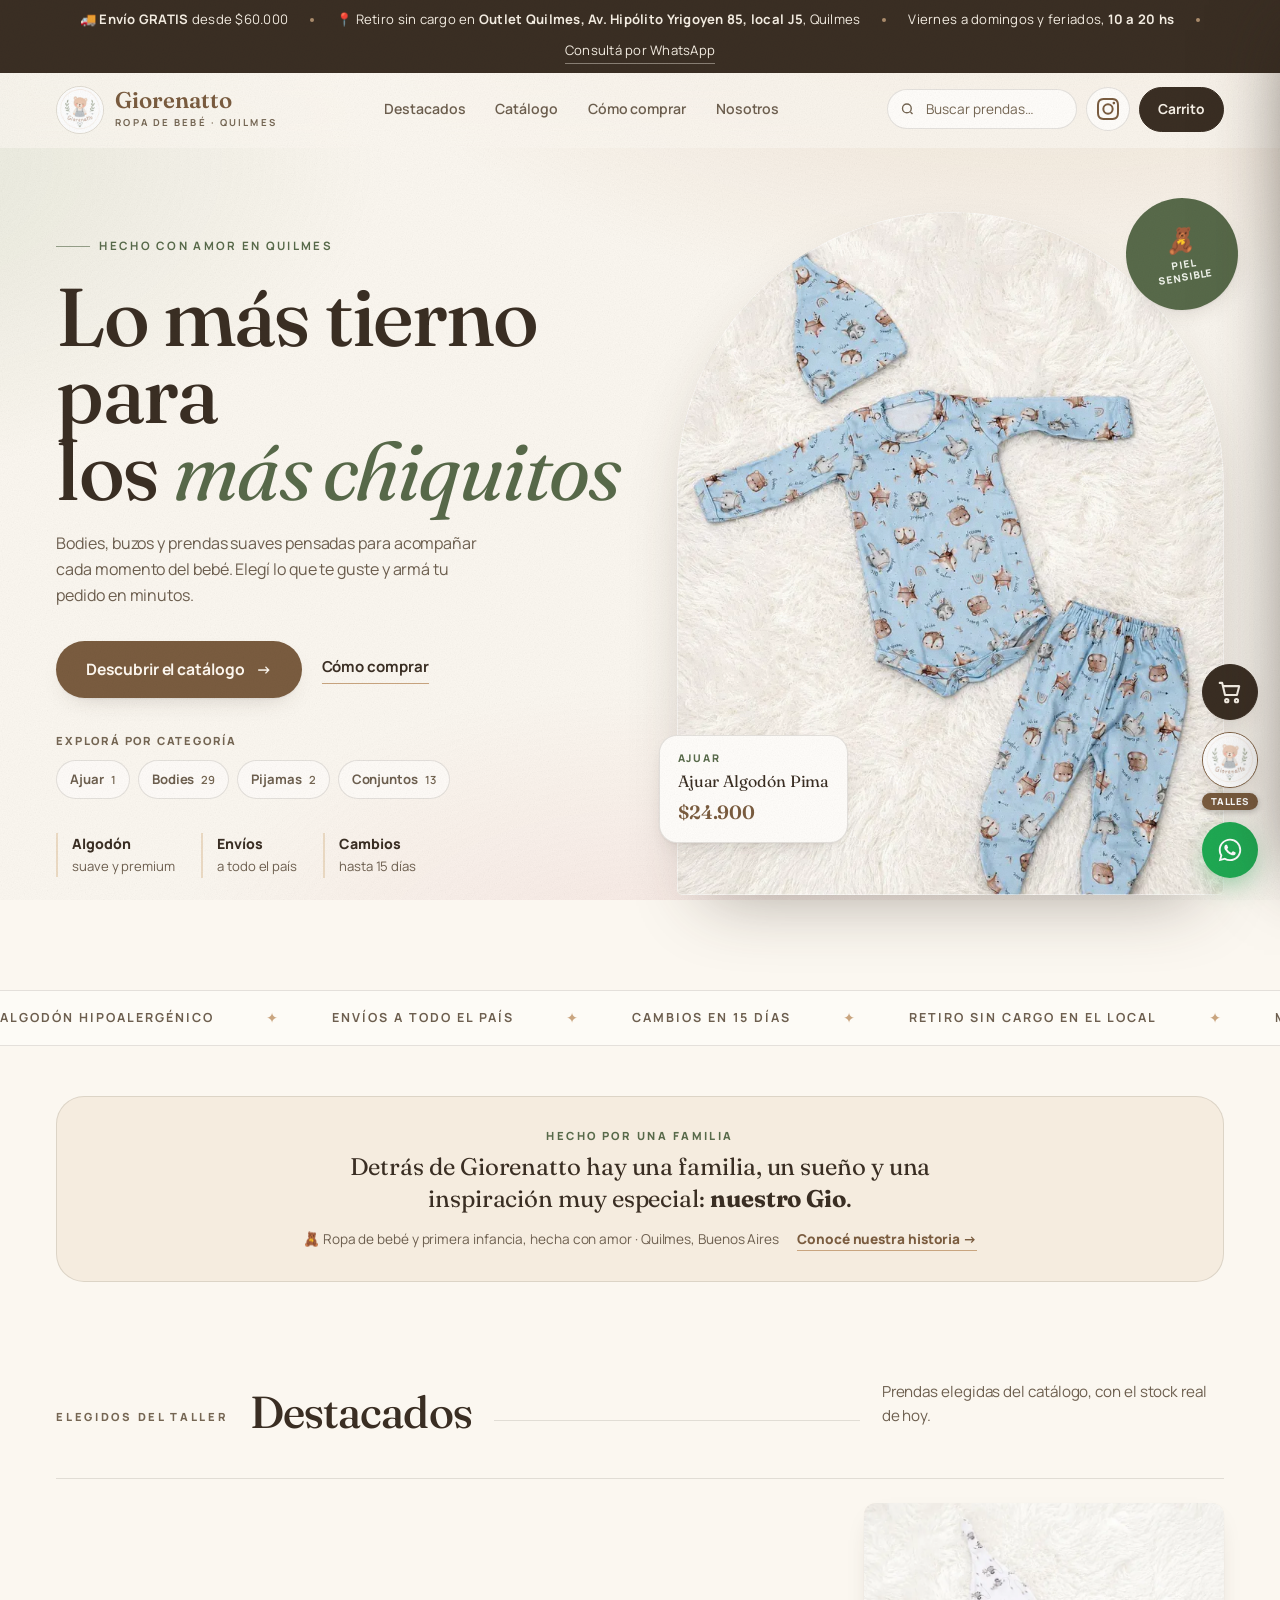
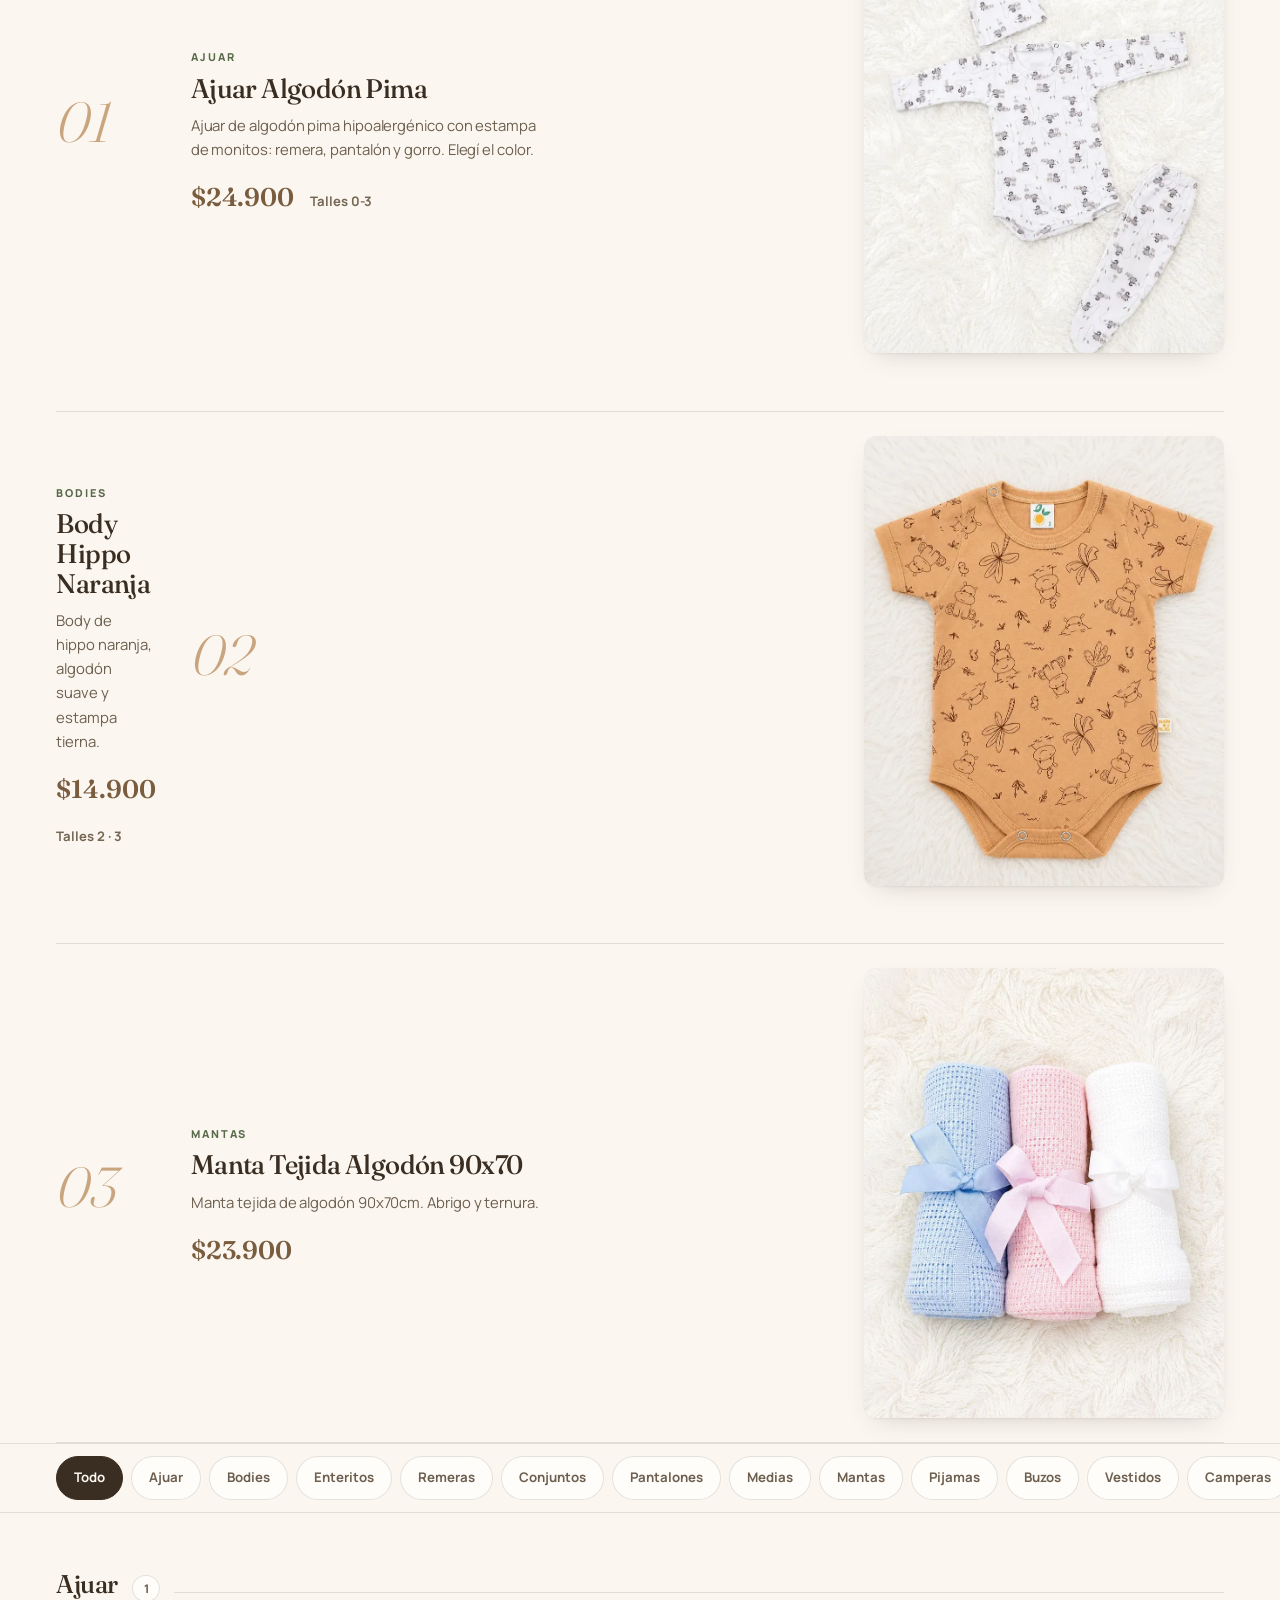
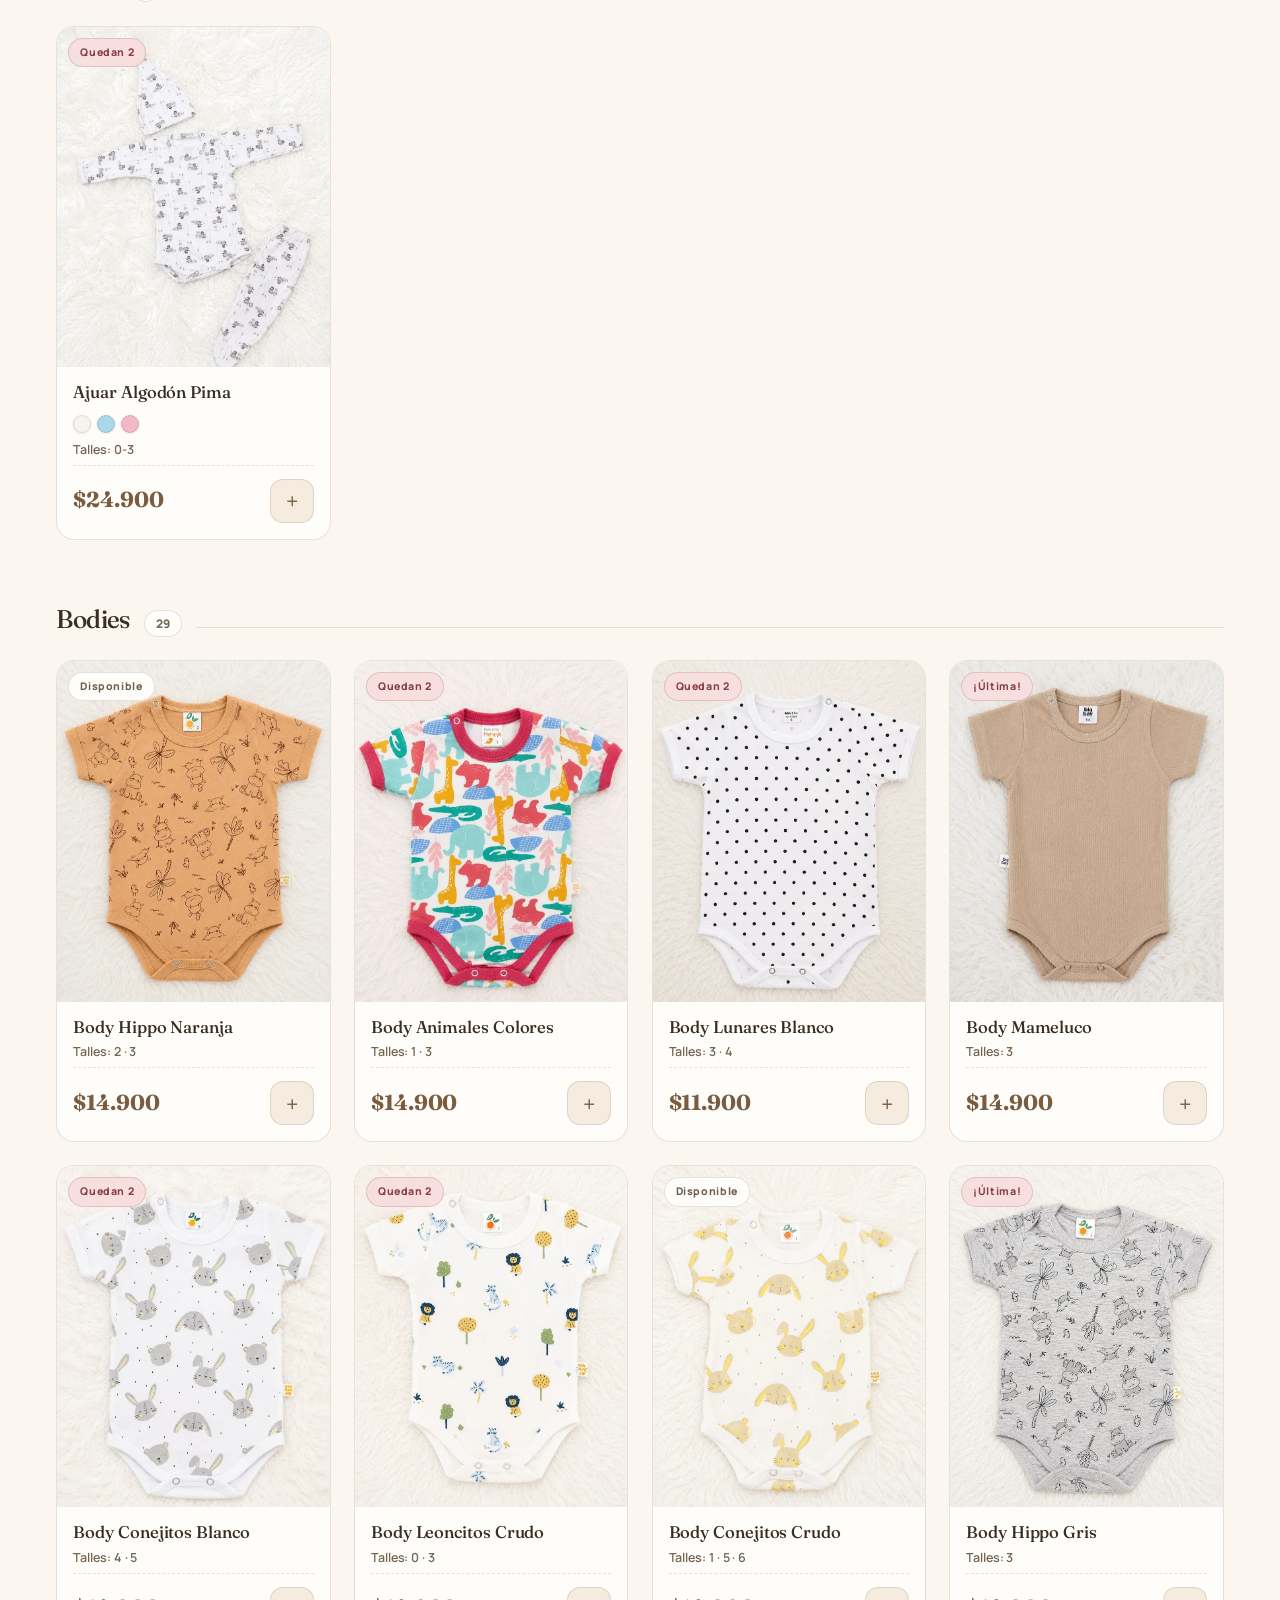
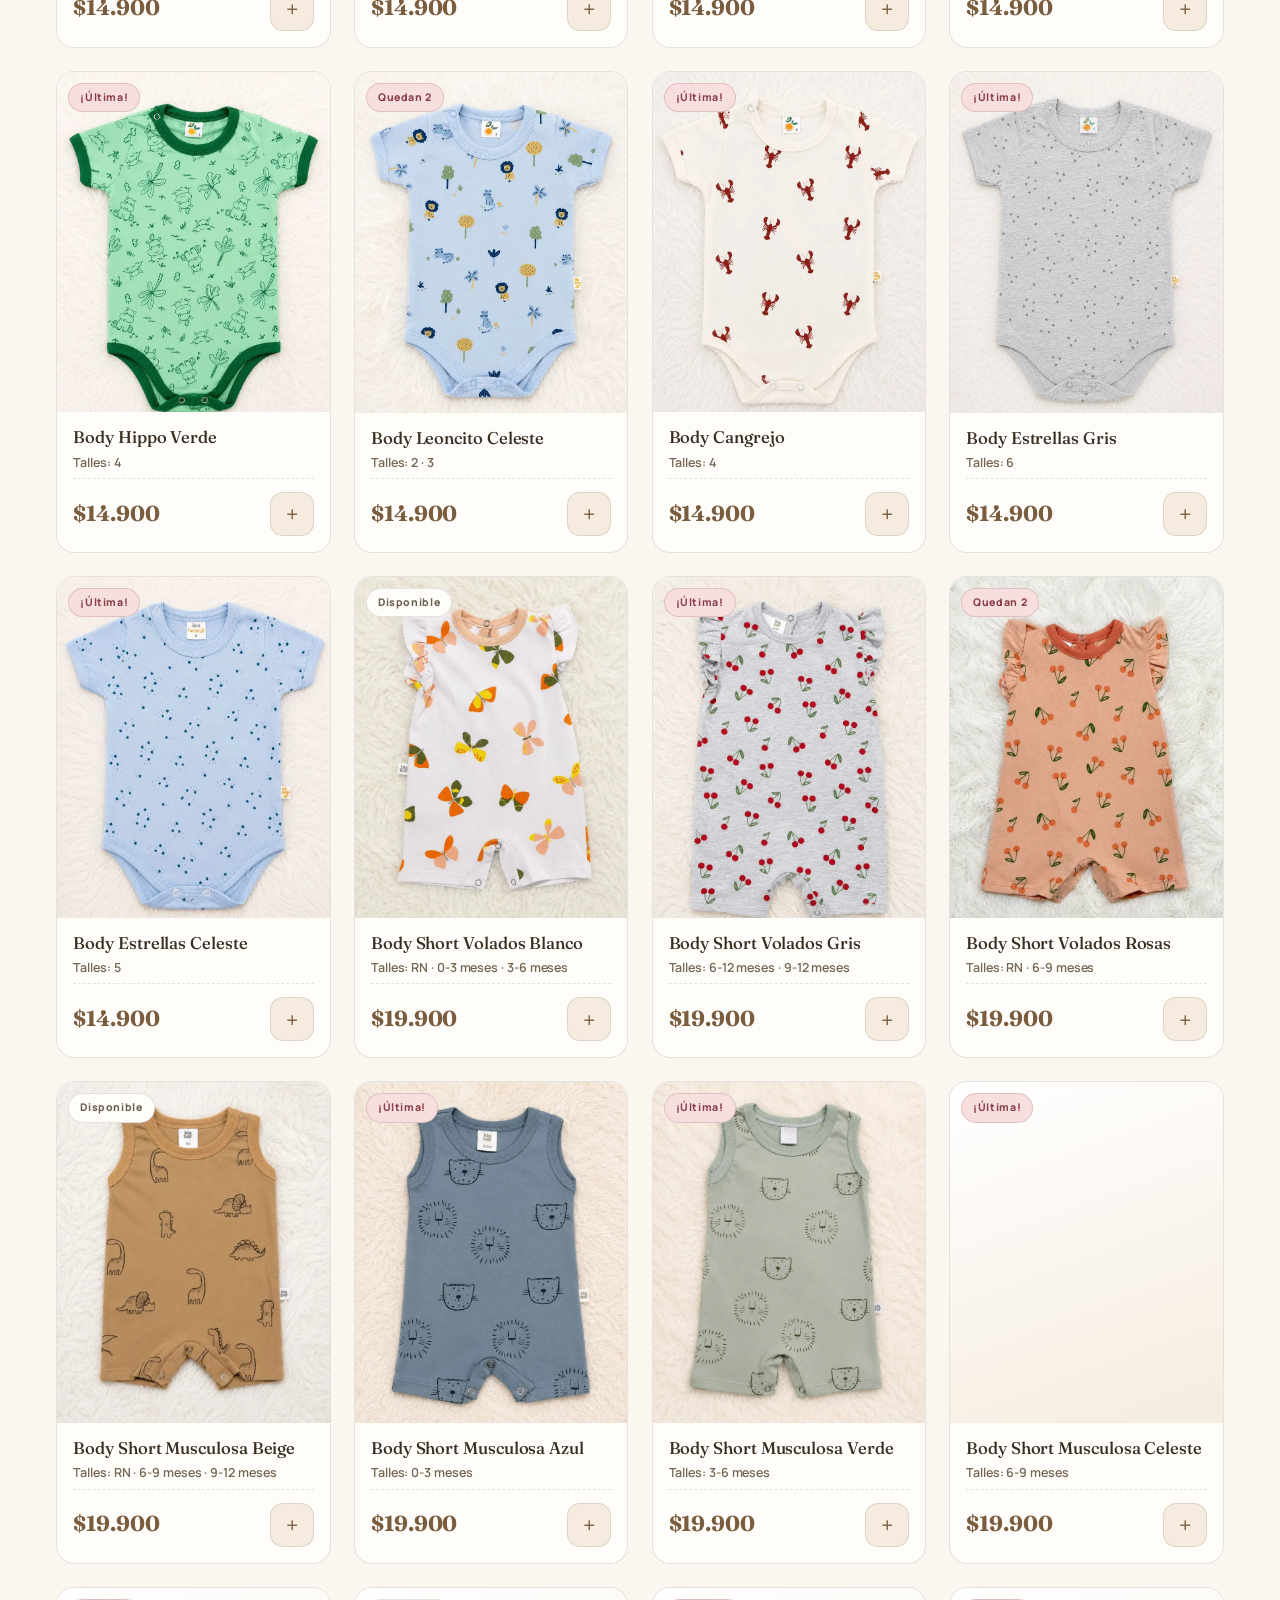
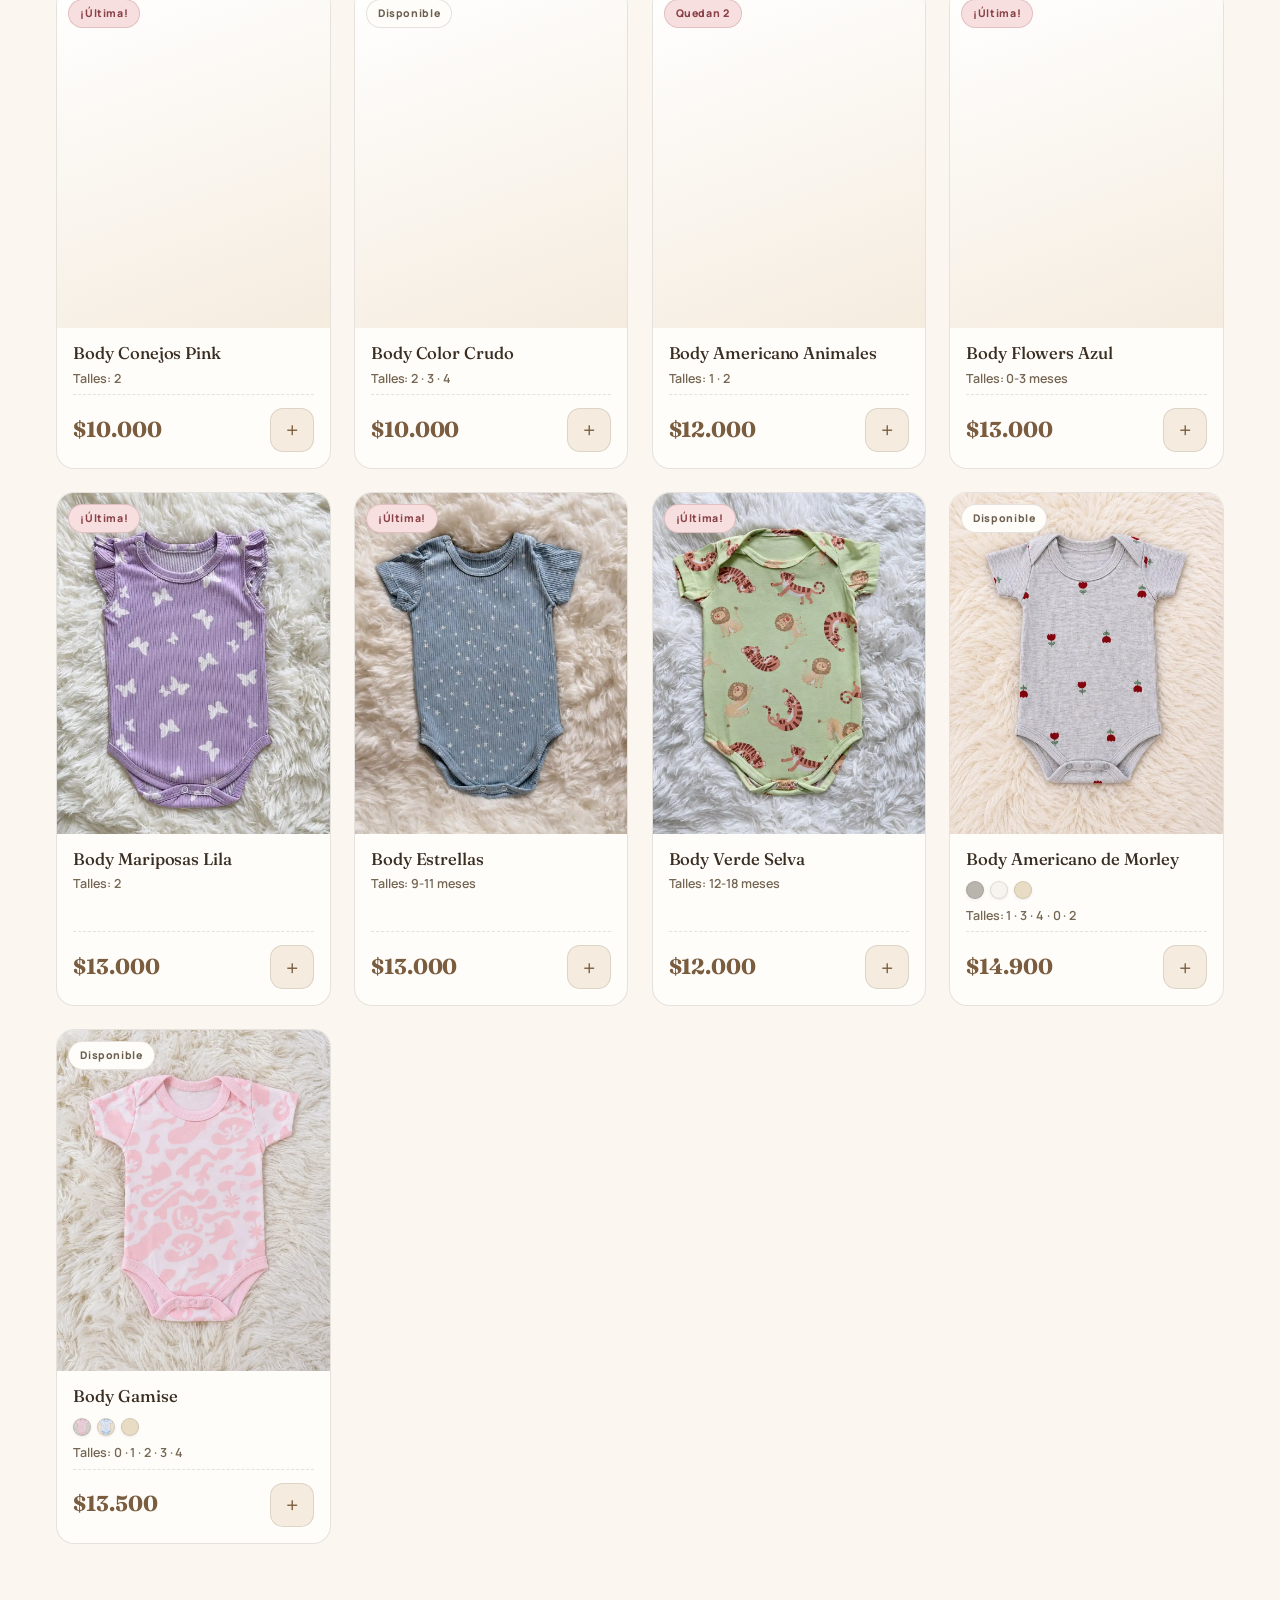
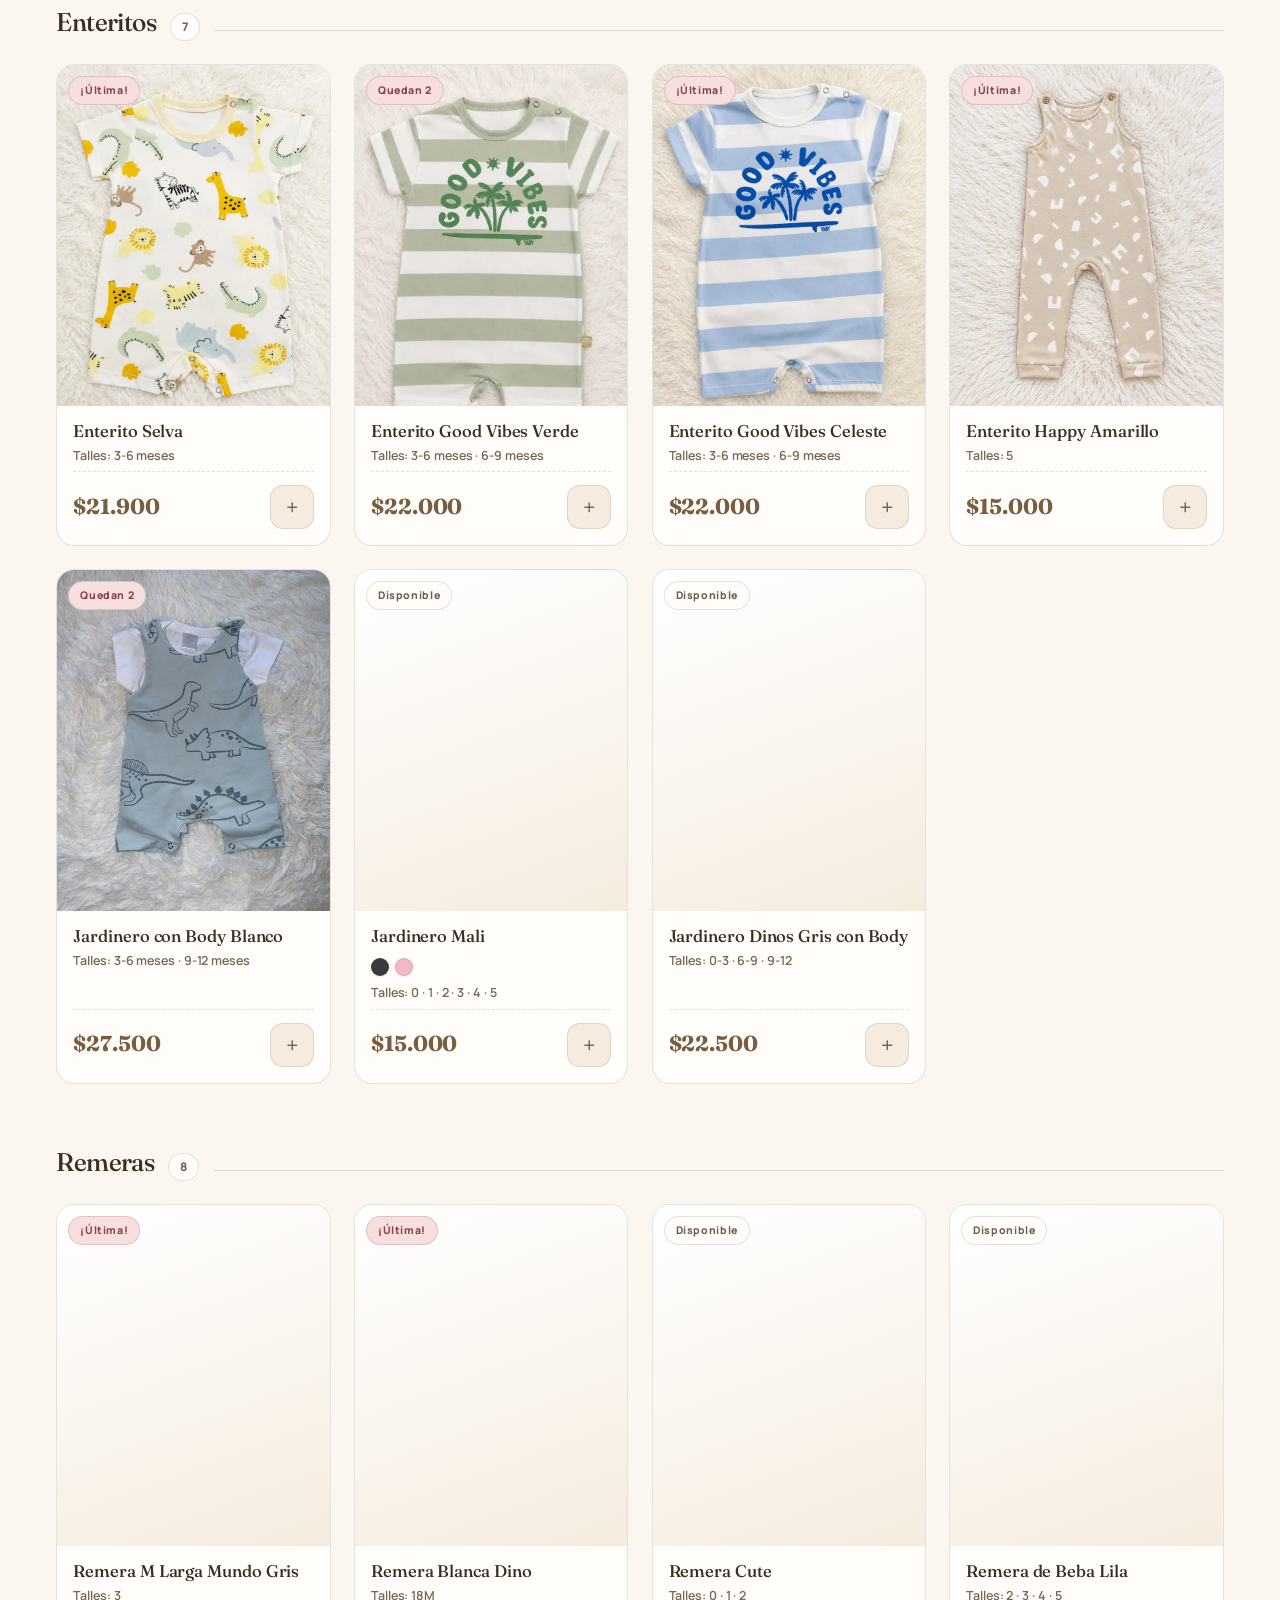
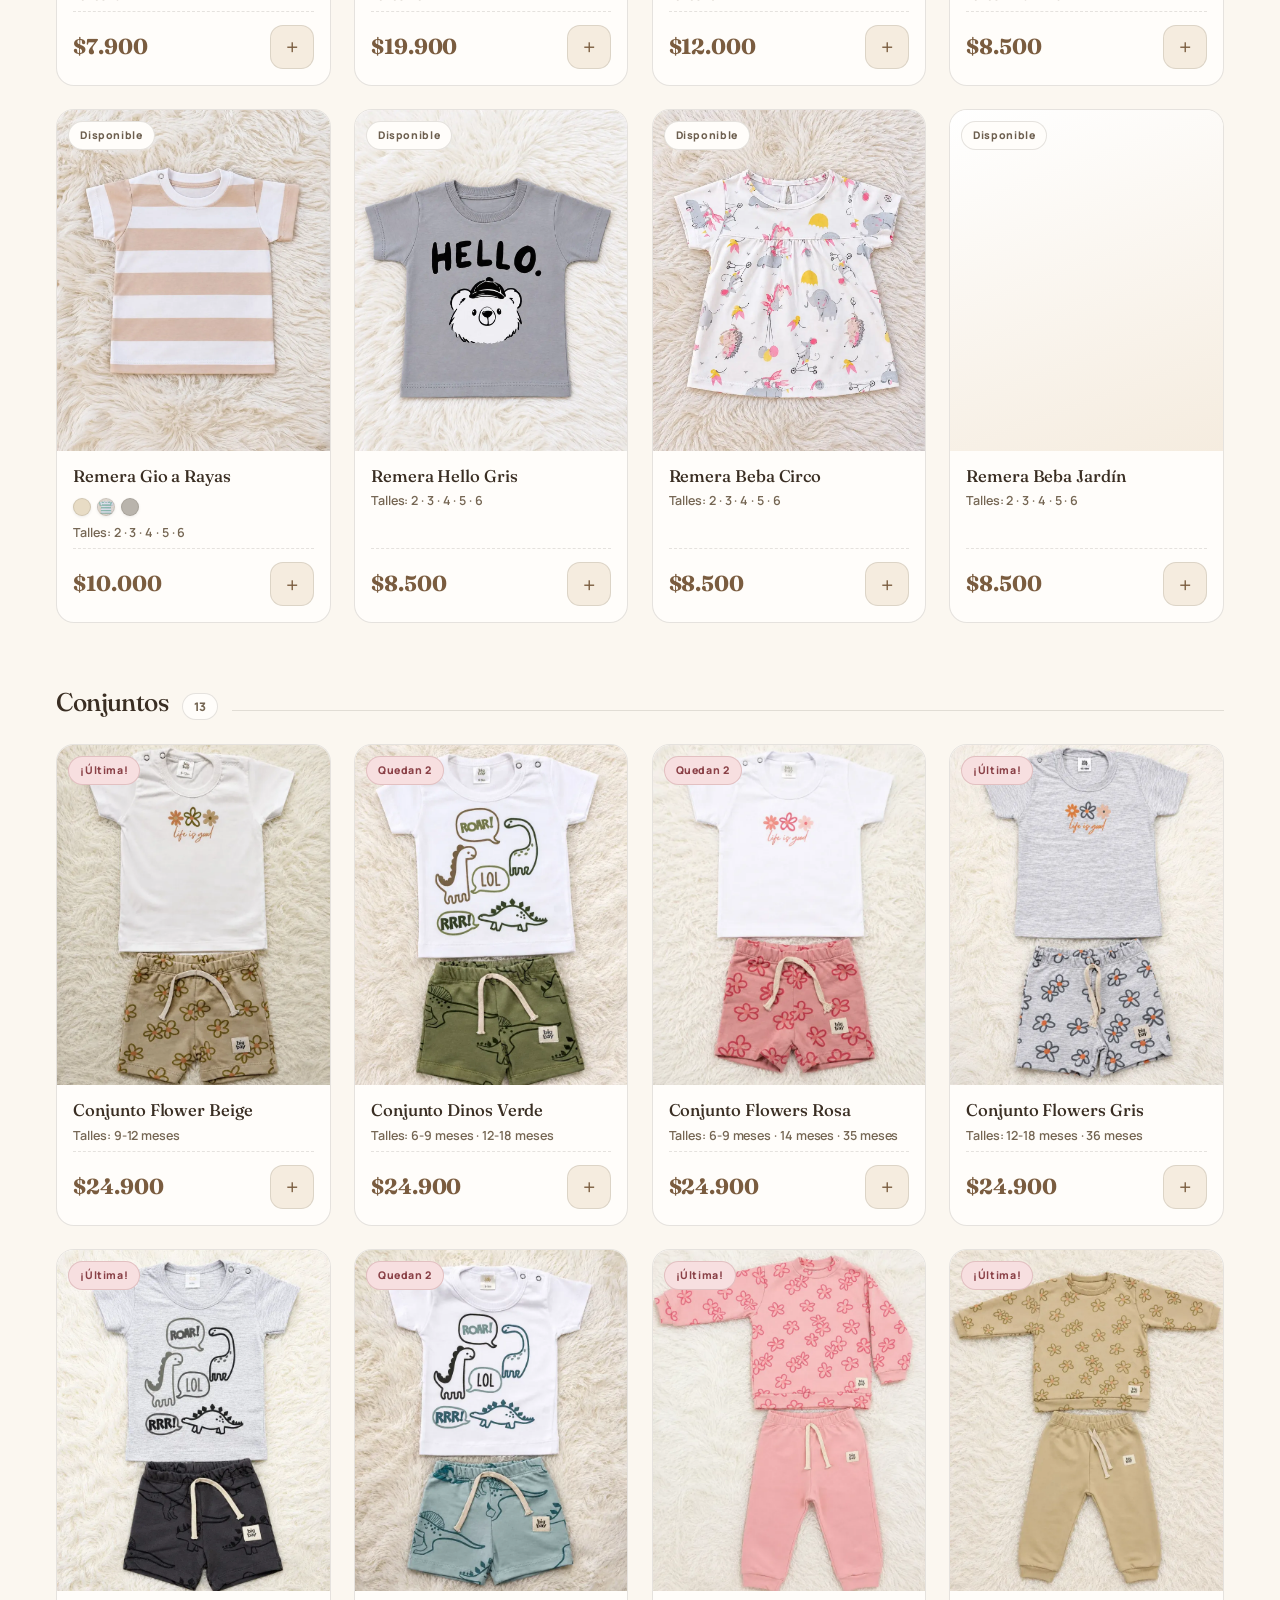
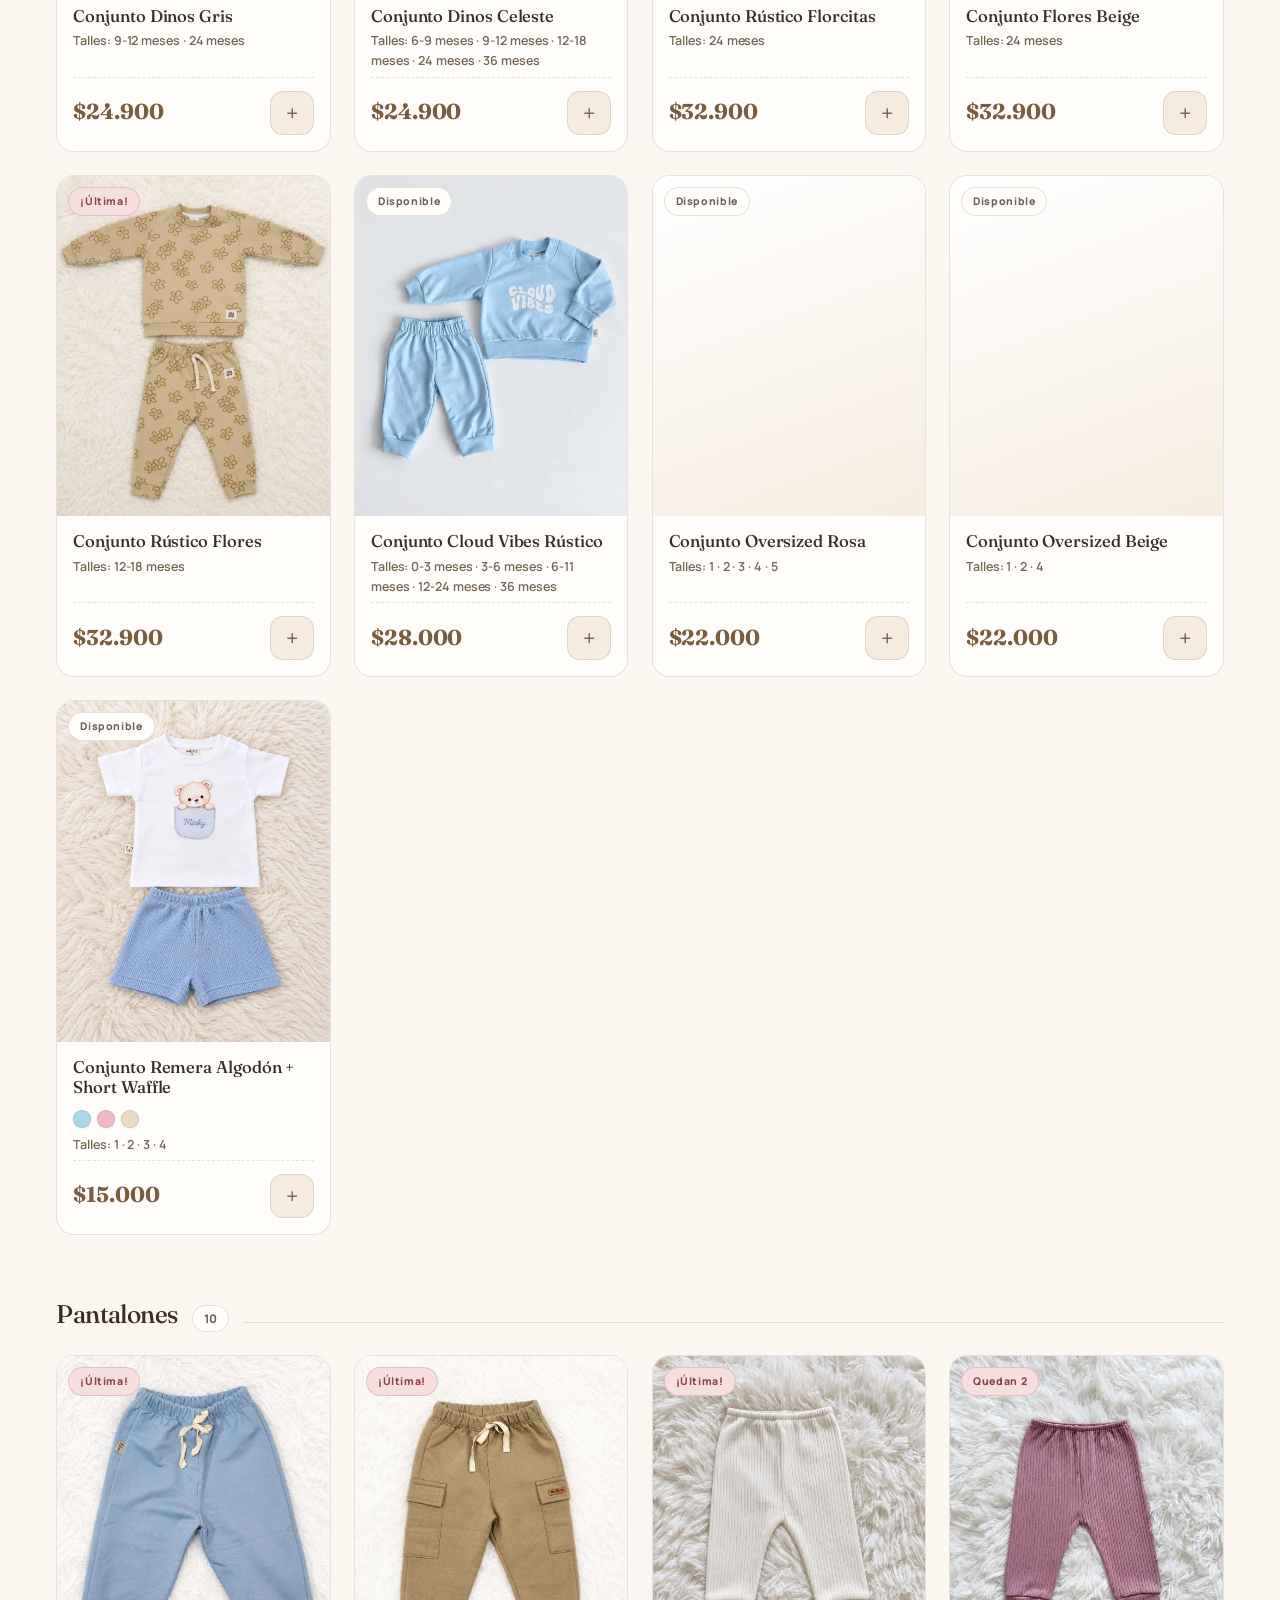
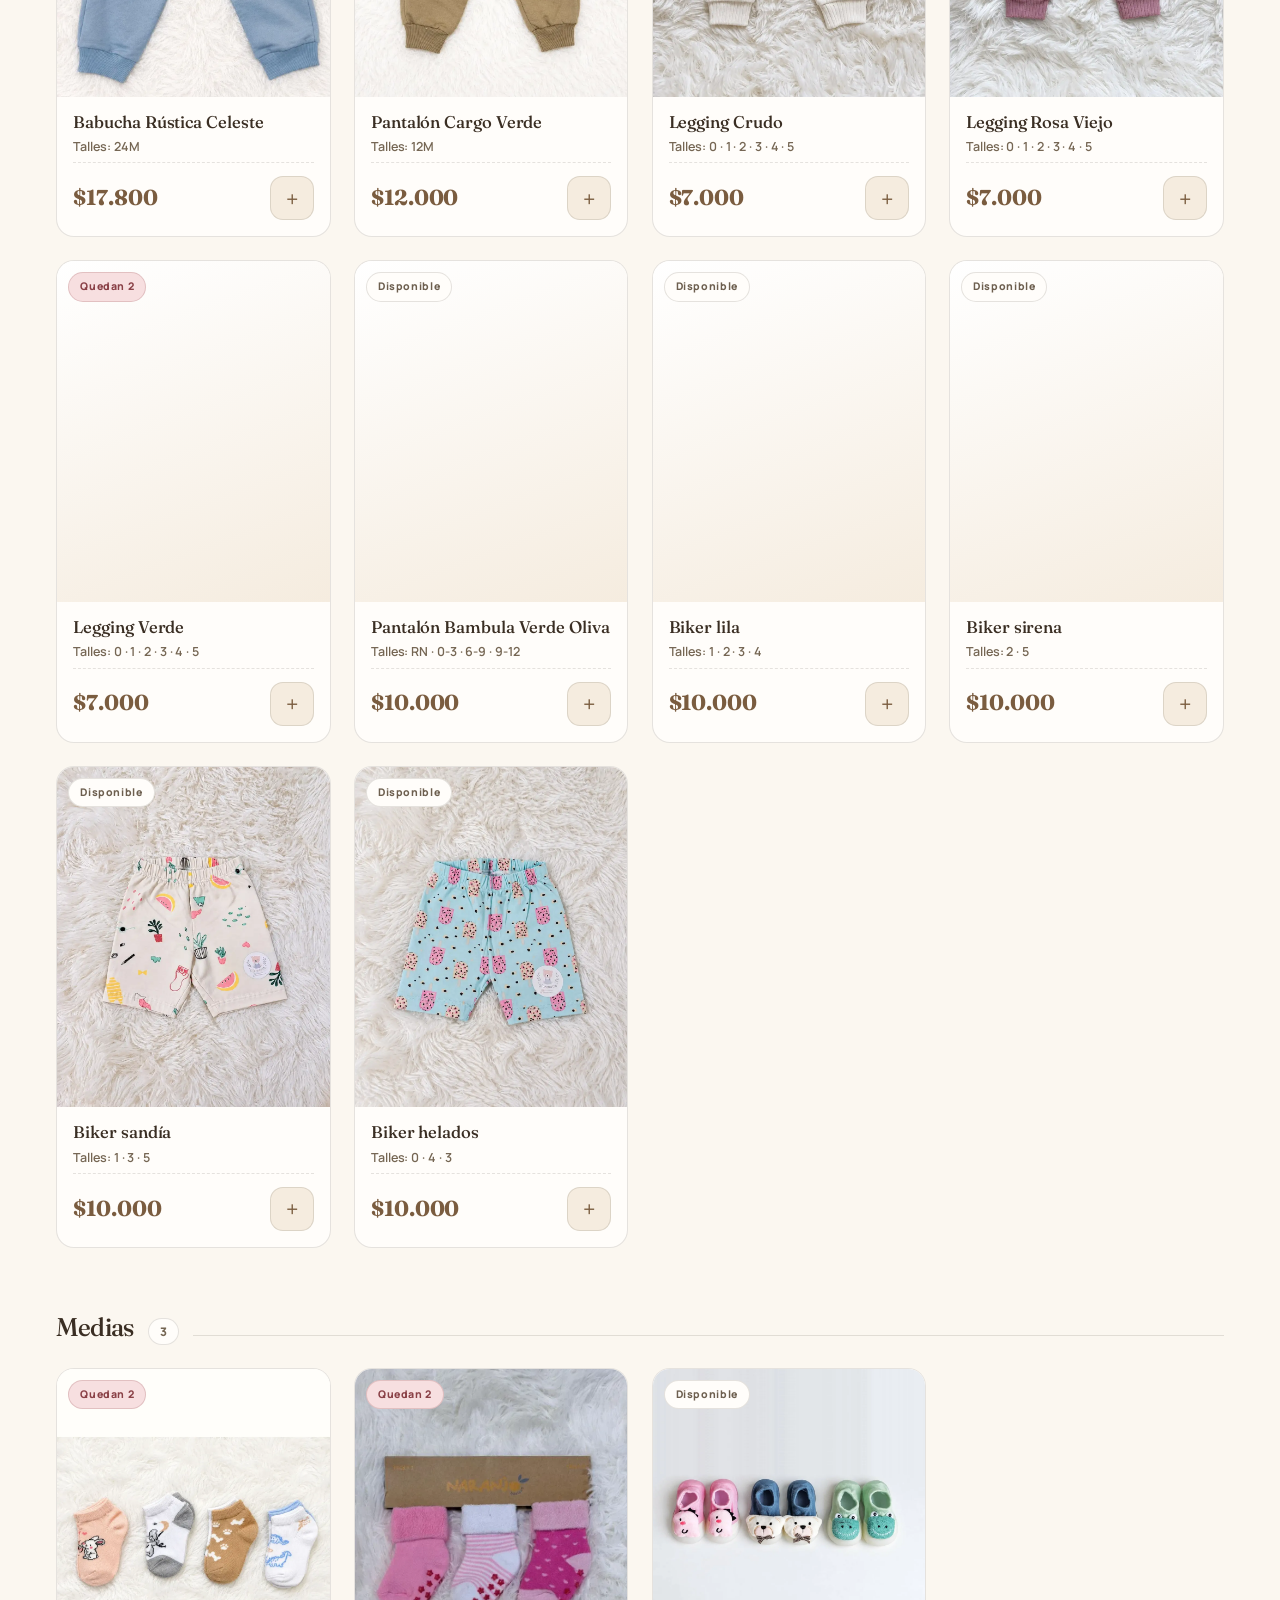
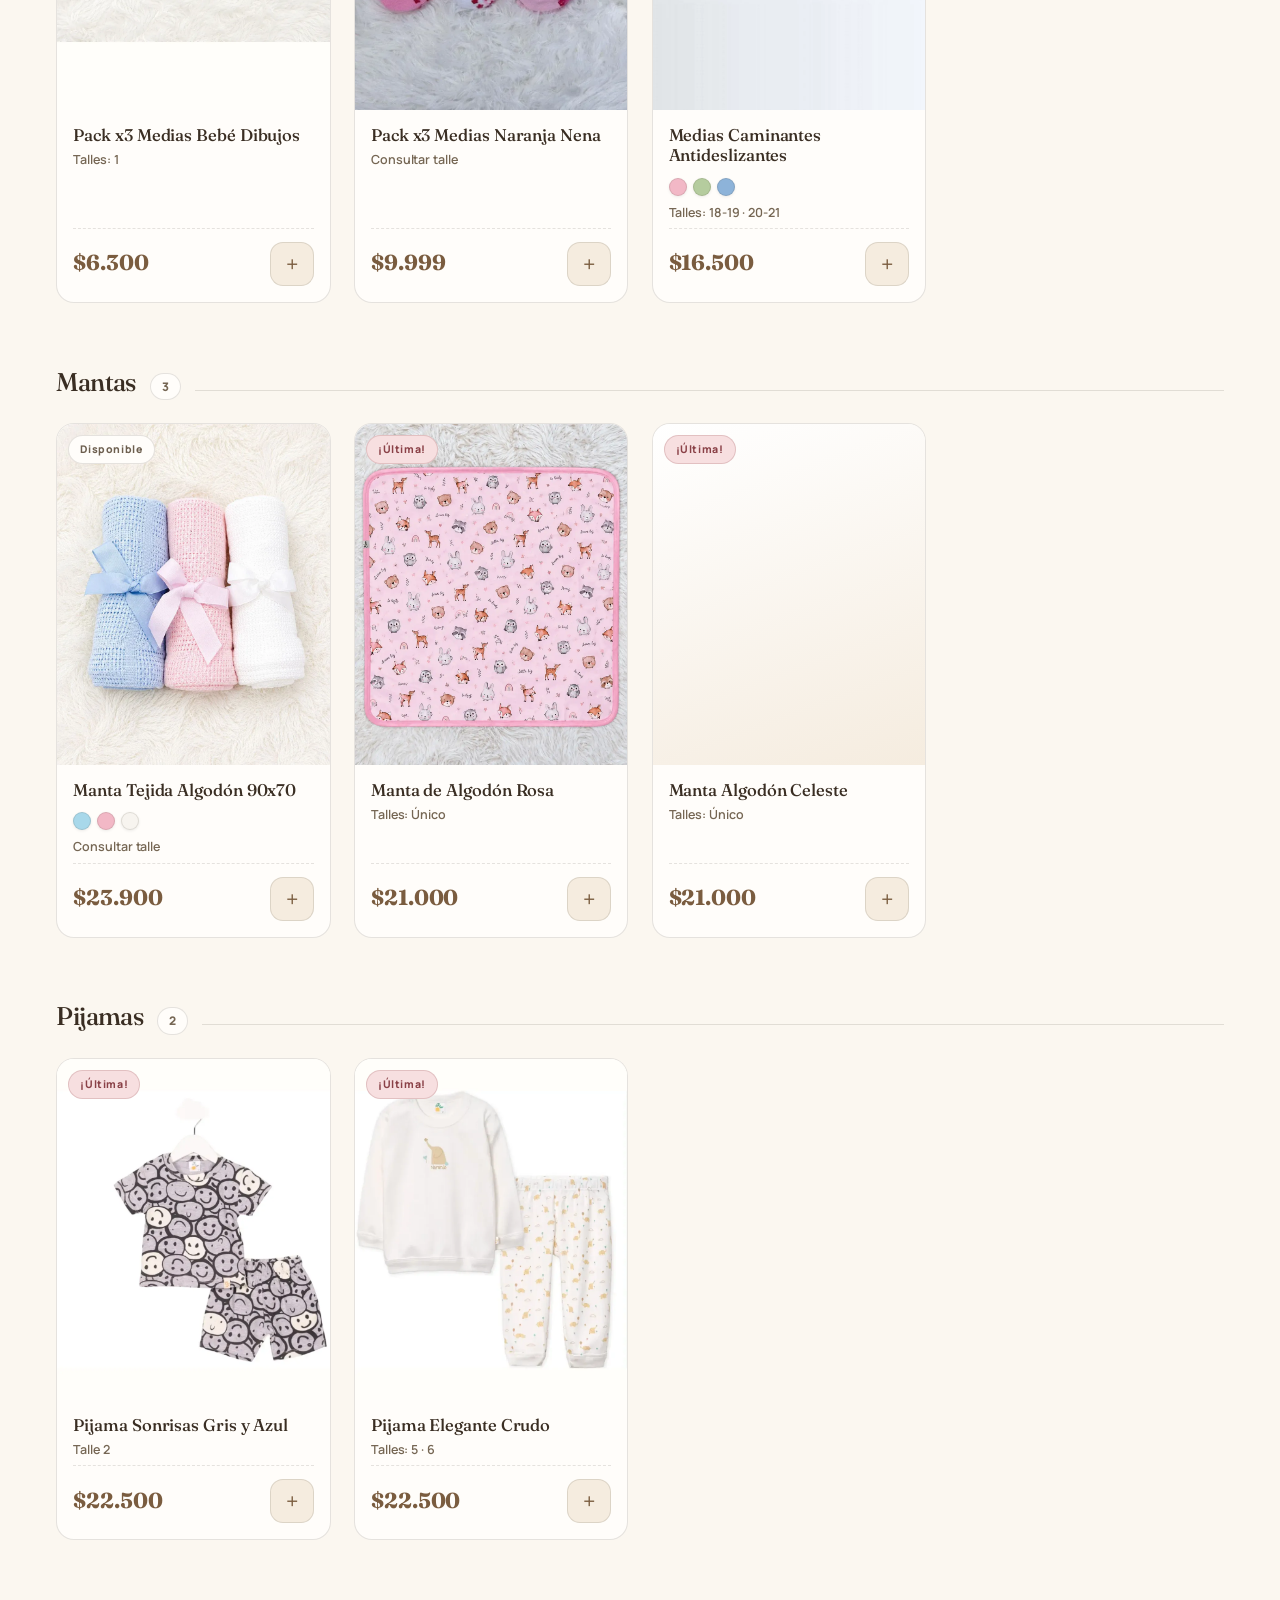
==== commit e3f43e48: "Agregar bikers lila sirena sandia y helados" ====
--- a/index.html
+++ b/index.html
@@ -34,7 +34,7 @@
   "paymentAccepted": "Mercado Pago, Transferencia, Efectivo"
 }
 </script>
-<script type="application/ld+json">{"@context":"https://schema.org","@type":"ItemList","name":"Catálogo Giorenatto — Ropa de bebé","itemListElement":[{"@type":"ListItem","position":1,"item":{"@type":"Product","name":"Ajuar Algodón Pima","description":"Ajuar de algodón pima hipoalergénico con estampa de monitos: remera, pantalón y gorro. Elegí el color.","image":"https://giorenatto.com.ar/assets/products/ajuar-pima.webp","category":"Ajuar","offers":{"@type":"Offer","price":24900,"priceCurrency":"ARS","availability":"https://schema.org/InStock"}}},{"@type":"ListItem","position":2,"item":{"@type":"Product","name":"Body Hippo Naranja","description":"Body de hippo naranja, algodón suave y estampa tierna.","image":"https://giorenatto.com.ar/assets/products/body-hippo-naranja.webp","category":"Bodies","offers":{"@type":"Offer","price":14900,"priceCurrency":"ARS","availability":"https://schema.org/InStock"}}},{"@type":"ListItem","position":3,"item":{"@type":"Product","name":"Body Animales Colores","description":"Body con estampa de animalitos de colores, algodón suave.","image":"https://giorenatto.com.ar/assets/products/body-animales-colores.webp","category":"Bodies","offers":{"@type":"Offer","price":14900,"priceCurrency":"ARS","availability":"https://schema.org/InStock"}}},{"@type":"ListItem","position":4,"item":{"@type":"Product","name":"Body Americano Gris","description":"Body americano gris, algodón con broches en la entrepierna.","image":"https://giorenatto.com.ar/assets/products/body-americano-gris.webp","category":"Bodies","offers":{"@type":"Offer","price":17900,"priceCurrency":"ARS","availability":"https://schema.org/InStock"}}},{"@type":"ListItem","position":5,"item":{"@type":"Product","name":"Body Gelato Rosa","description":"Body gelato rosa, algodón suave y delicado.","image":"https://giorenatto.com.ar/assets/products/body-gelato-rosa.webp","category":"Bodies","offers":{"@type":"Offer","price":14900,"priceCurrency":"ARS","availability":"https://schema.org/InStock"}}},{"@type":"ListItem","position":6,"item":{"@type":"Product","name":"Body Lunares Blanco","description":"Body blanco con lunares, algodón suave.","image":"https://giorenatto.com.ar/assets/products/body-lunares-blanco.webp","category":"Bodies","offers":{"@type":"Offer","price":11900,"priceCurrency":"ARS","availability":"https://schema.org/InStock"}}},{"@type":"ListItem","position":7,"item":{"@type":"Product","name":"Body Mameluco","description":"Body tipo mameluco, práctico para el cambiado.","image":"https://giorenatto.com.ar/assets/products/body-mameluco.webp","category":"Bodies","offers":{"@type":"Offer","price":14900,"priceCurrency":"ARS","availability":"https://schema.org/InStock"}}},{"@type":"ListItem","position":8,"item":{"@type":"Product","name":"Body Conejitos Blanco","description":"Body blanco con estampa de conejitos, algodón suave.","image":"https://giorenatto.com.ar/assets/products/body-conejitos-blanco.webp","category":"Bodies","offers":{"@type":"Offer","price":14900,"priceCurrency":"ARS","availability":"https://schema.org/InStock"}}},{"@type":"ListItem","position":9,"item":{"@type":"Product","name":"Body Leoncitos Crudo","description":"Body crudo con estampa de leoncitos, algodón suave.","image":"https://giorenatto.com.ar/assets/products/body-leoncitos-crudo.webp","category":"Bodies","offers":{"@type":"Offer","price":14900,"priceCurrency":"ARS","availability":"https://schema.org/InStock"}}},{"@type":"ListItem","position":10,"item":{"@type":"Product","name":"Body Leoncito Gris","description":"Body gris con estampa de leoncito, algodón suave.","image":"https://giorenatto.com.ar/assets/products/body-leoncito-gris.webp","category":"Bodies","offers":{"@type":"Offer","price":14900,"priceCurrency":"ARS","availability":"https://schema.org/InStock"}}},{"@type":"ListItem","position":11,"item":{"@type":"Product","name":"Body Conejitos Crudo","description":"Body crudo con estampa de conejitos, algodón suave.","image":"https://giorenatto.com.ar/assets/products/body-conejitos-crudo.webp","category":"Bodies","offers":{"@type":"Offer","price":14900,"priceCurrency":"ARS","availability":"https://schema.org/InStock"}}},{"@type":"ListItem","position":12,"item":{"@type":"Product","name":"Body Hippo Gris","description":"Body gris con estampa de hippo, algodón suave.","image":"https://giorenatto.com.ar/assets/products/body-hippo-gris.webp","category":"Bodies","offers":{"@type":"Offer","price":14900,"priceCurrency":"ARS","availability":"https://schema.org/InStock"}}},{"@type":"ListItem","position":13,"item":{"@type":"Product","name":"Body Hippo Verde","description":"Body verde con estampa de hippo, algodón suave.","image":"https://giorenatto.com.ar/assets/products/body-hippo-verde.webp","category":"Bodies","offers":{"@type":"Offer","price":14900,"priceCurrency":"ARS","availability":"https://schema.org/InStock"}}},{"@type":"ListItem","position":14,"item":{"@type":"Product","name":"Body Leoncito Celeste","description":"Body celeste con estampa de leoncito, algodón suave.","image":"https://giorenatto.com.ar/assets/products/body-leoncito-celeste.webp","category":"Bodies","offers":{"@type":"Offer","price":14900,"priceCurrency":"ARS","availability":"https://schema.org/InStock"}}},{"@type":"ListItem","position":15,"item":{"@type":"Product","name":"Body Blanco","description":"Body blanco liso, algodón suave.","image":"https://giorenatto.com.ar/assets/products/body-blanco.webp","category":"Bodies","offers":{"@type":"Offer","price":14900,"priceCurrency":"ARS","availability":"https://schema.org/InStock"}}},{"@type":"ListItem","position":16,"item":{"@type":"Product","name":"Body Musculosa","description":"Body musculosa de algodón, ideal para el calor.","image":"https://giorenatto.com.ar/assets/products/body-musculosa.webp","category":"Bodies","offers":{"@type":"Offer","price":14900,"priceCurrency":"ARS","availability":"https://schema.org/InStock"}}},{"@type":"ListItem","position":17,"item":{"@type":"Product","name":"Body Cangrejo","description":"Body con estampa de cangrejo, algodón suave.","image":"https://giorenatto.com.ar/assets/products/body-cangrejo.webp","category":"Bodies","offers":{"@type":"Offer","price":14900,"priceCurrency":"ARS","availability":"https://schema.org/InStock"}}},{"@type":"ListItem","position":18,"item":{"@type":"Product","name":"Body Estrellas Gris","description":"Body gris con estampa de estrellas, algodón suave.","image":"https://giorenatto.com.ar/assets/products/body-estrellas-gris.webp","category":"Bodies","offers":{"@type":"Offer","price":14900,"priceCurrency":"ARS","availability":"https://schema.org/InStock"}}},{"@type":"ListItem","position":19,"item":{"@type":"Product","name":"Body Perritos Celeste","description":"Body celeste con estampa de perritos, algodón suave.","image":"https://giorenatto.com.ar/assets/products/body-perritos-celeste.webp","category":"Bodies","offers":{"@type":"Offer","price":14900,"priceCurrency":"ARS","availability":"https://schema.org/InStock"}}},{"@type":"ListItem","position":20,"item":{"@type":"Product","name":"Body Florcitas Rosas","description":"Body rosa con estampa de florcitas, algodón suave.","image":"https://giorenatto.com.ar/assets/products/body-florcitas-rosas.webp","category":"Bodies","offers":{"@type":"Offer","price":11900,"priceCurrency":"ARS","availability":"https://schema.org/InStock"}}},{"@type":"ListItem","position":21,"item":{"@type":"Product","name":"Enterito Selva","description":"Enterito con estampa de selva, algodón suave.","image":"https://giorenatto.com.ar/assets/products/enterito-selva.webp","category":"Enteritos","offers":{"@type":"Offer","price":21900,"priceCurrency":"ARS","availability":"https://schema.org/InStock"}}},{"@type":"ListItem","position":22,"item":{"@type":"Product","name":"Body Estrellas Celeste","description":"Body celeste con estampa de estrellas, algodón suave.","image":"https://giorenatto.com.ar/assets/products/body-estrellas-celeste.webp","category":"Bodies","offers":{"@type":"Offer","price":14900,"priceCurrency":"ARS","availability":"https://schema.org/InStock"}}},{"@type":"ListItem","position":23,"item":{"@type":"Product","name":"Remera Selva","description":"Remera con estampa de selva, algodón suave.","image":"https://giorenatto.com.ar/assets/products/remera-selva.webp","category":"Remeras","offers":{"@type":"Offer","price":10900,"priceCurrency":"ARS","availability":"https://schema.org/InStock"}}},{"@type":"ListItem","position":24,"item":{"@type":"Product","name":"Conjunto Cheito","description":"Conjunto de bebé, algodón suave.","image":"https://giorenatto.com.ar/assets/products/conjunto-cheito.webp","category":"Conjuntos","offers":{"@type":"Offer","price":22900,"priceCurrency":"ARS","availability":"https://schema.org/InStock"}}},{"@type":"ListItem","position":25,"item":{"@type":"Product","name":"Enterito Good Vibes Verde","description":"Enterito verde con estampa Good Vibes, algodón suave.","image":"https://giorenatto.com.ar/assets/products/enterito-good-vibes-verde.webp","category":"Enteritos","offers":{"@type":"Offer","price":22000,"priceCurrency":"ARS","availability":"https://schema.org/InStock"}}},{"@type":"ListItem","position":26,"item":{"@type":"Product","name":"Enterito Good Vibes Celeste","description":"Enterito celeste con estampa Good Vibes, algodón suave.","image":"https://giorenatto.com.ar/assets/products/enterito-good-vibes-celeste.webp","category":"Enteritos","offers":{"@type":"Offer","price":22000,"priceCurrency":"ARS","availability":"https://schema.org/InStock"}}},{"@type":"ListItem","position":27,"item":{"@type":"Product","name":"Body Short Volados Blanco","description":"Body short blanco con volados, algodón suave.","image":"https://giorenatto.com.ar/assets/products/body-short-volados-blanco.webp","category":"Bodies","offers":{"@type":"Offer","price":19900,"priceCurrency":"ARS","availability":"https://schema.org/InStock"}}},{"@type":"ListItem","position":28,"item":{"@type":"Product","name":"Body Short Volados Gris","description":"Body short gris con volados, algodón suave.","image":"https://giorenatto.com.ar/assets/products/body-short-volados-gris.webp","category":"Bodies","offers":{"@type":"Offer","price":19900,"priceCurrency":"ARS","availability":"https://schema.org/InStock"}}},{"@type":"ListItem","position":29,"item":{"@type":"Product","name":"Body Short Volados Rosas","description":"Body short rosa con volados, algodón suave.","image":"https://giorenatto.com.ar/assets/products/body-short-volados-rosas.webp","category":"Bodies","offers":{"@type":"Offer","price":19900,"priceCurrency":"ARS","availability":"https://schema.org/InStock"}}},{"@type":"ListItem","position":30,"item":{"@type":"Product","name":"Body Short Musculosa Beige","description":"Body short musculosa beige, algodón suave.","image":"https://giorenatto.com.ar/assets/products/body-short-musculosa-beige.webp","category":"Bodies","offers":{"@type":"Offer","price":19900,"priceCurrency":"ARS","availability":"https://schema.org/InStock"}}},{"@type":"ListItem","position":31,"item":{"@type":"Product","name":"Body Short Musculosa Azul","description":"Body short musculosa azul, algodón suave.","image":"https://giorenatto.com.ar/assets/products/body-short-musculosa-azul.webp","category":"Bodies","offers":{"@type":"Offer","price":19900,"priceCurrency":"ARS","availability":"https://schema.org/InStock"}}},{"@type":"ListItem","position":32,"item":{"@type":"Product","name":"Body Short Musculosa Verde","description":"Body short musculosa verde, algodón suave.","image":"https://giorenatto.com.ar/assets/products/body-short-musculosa-verde.webp","category":"Bodies","offers":{"@type":"Offer","price":19900,"priceCurrency":"ARS","availability":"https://schema.org/InStock"}}},{"@type":"ListItem","position":33,"item":{"@type":"Product","name":"Body Short Musculosa Celeste","description":"Body short musculosa celeste, algodón suave.","image":"https://giorenatto.com.ar/assets/products/body-short-musculosa-celeste.webp","category":"Bodies","offers":{"@type":"Offer","price":19900,"priceCurrency":"ARS","availability":"https://schema.org/InStock"}}},{"@type":"ListItem","position":34,"item":{"@type":"Product","name":"Conjunto Flower Beige","description":"Conjunto beige con estampa de flores, algodón suave.","image":"https://giorenatto.com.ar/assets/products/conjunto-flower-beige.webp","category":"Conjuntos","offers":{"@type":"Offer","price":24900,"priceCurrency":"ARS","availability":"https://schema.org/InStock"}}},{"@type":"ListItem","position":35,"item":{"@type":"Product","name":"Conjunto Dinos Verde","description":"Conjunto verde con estampa de dinosaurios, algodón suave.","image":"https://giorenatto.com.ar/assets/products/conjunto-dinos-verde.webp","category":"Conjuntos","offers":{"@type":"Offer","price":24900,"priceCurrency":"ARS","availability":"https://schema.org/InStock"}}},{"@type":"ListItem","position":36,"item":{"@type":"Product","name":"Conjunto Flowers Rosa","description":"Conjunto rosa con estampa de flores, algodón suave.","image":"https://giorenatto.com.ar/assets/products/conjunto-flowers-rosa.webp","category":"Conjuntos","offers":{"@type":"Offer","price":24900,"priceCurrency":"ARS","availability":"https://schema.org/InStock"}}},{"@type":"ListItem","position":37,"item":{"@type":"Product","name":"Conjunto Flowers Gris","description":"Conjunto gris con estampa de flores, algodón suave.","image":"https://giorenatto.com.ar/assets/products/conjunto-flowers-gris.webp","category":"Conjuntos","offers":{"@type":"Offer","price":24900,"priceCurrency":"ARS","availability":"https://schema.org/InStock"}}},{"@type":"ListItem","position":38,"item":{"@type":"Product","name":"Conjunto Dinos Gris","description":"Conjunto gris con estampa de dinosaurios, algodón suave.","image":"https://giorenatto.com.ar/assets/products/conjunto-dinos-gris.webp","category":"Conjuntos","offers":{"@type":"Offer","price":24900,"priceCurrency":"ARS","availability":"https://schema.org/InStock"}}},{"@type":"ListItem","position":39,"item":{"@type":"Product","name":"Pantalón Safari Celeste","description":"Pantalón celeste estilo safari, cómodo y resistente.","image":"https://giorenatto.com.ar/assets/products/pantalon-safari-celeste.webp","category":"Pantalones","offers":{"@type":"Offer","price":7900,"priceCurrency":"ARS","availability":"https://schema.org/InStock"}}},{"@type":"ListItem","position":40,"item":{"@type":"Product","name":"Conjunto Dinos Celeste","description":"Conjunto celeste con estampa de dinosaurios, algodón suave.","image":"https://giorenatto.com.ar/assets/products/conjunto-dinos-celeste.webp","category":"Conjuntos","offers":{"@type":"Offer","price":24900,"priceCurrency":"ARS","availability":"https://schema.org/InStock"}}},{"@type":"ListItem","position":41,"item":{"@type":"Product","name":"Remera M Larga Ositos","description":"Remera manga larga con estampa de ositos, algodón suave.","image":"https://giorenatto.com.ar/assets/products/remera-m-larga-ositos.webp","category":"Remeras","offers":{"@type":"Offer","price":7900,"priceCurrency":"ARS","availability":"https://schema.org/InStock"}}},{"@type":"ListItem","position":42,"item":{"@type":"Product","name":"Pantalón Safari Verde","description":"Pantalón verde estilo safari, cómodo y resistente.","image":"https://giorenatto.com.ar/assets/products/pantalon-safari-verde.webp","category":"Pantalones","offers":{"@type":"Offer","price":7900,"priceCurrency":"ARS","availability":"https://schema.org/InStock"}}},{"@type":"ListItem","position":43,"item":{"@type":"Product","name":"Remera M Larga Moños","description":"Remera manga larga con estampa de moños, algodón suave.","image":"https://giorenatto.com.ar/assets/products/remera-m-larga-monos.webp","category":"Remeras","offers":{"@type":"Offer","price":7900,"priceCurrency":"ARS","availability":"https://schema.org/InStock"}}},{"@type":"ListItem","position":44,"item":{"@type":"Product","name":"Remera M Larga Gris Bosque","description":"Remera manga larga gris bosque, algodón suave.","image":"https://giorenatto.com.ar/assets/products/remera-m-larga-gris-bosque.webp","category":"Remeras","offers":{"@type":"Offer","price":7900,"priceCurrency":"ARS","availability":"https://schema.org/InStock"}}},{"@type":"ListItem","position":45,"item":{"@type":"Product","name":"Remera M Larga Rosa Bosque","description":"Remera manga larga rosa bosque, algodón suave.","image":"https://giorenatto.com.ar/assets/products/remera-m-larga-rosa-bosque.webp","category":"Remeras","offers":{"@type":"Offer","price":7900,"priceCurrency":"ARS","availability":"https://schema.org/InStock"}}},{"@type":"ListItem","position":46,"item":{"@type":"Product","name":"Remera M Larga Abeja","description":"Remera manga larga con estampa de abeja, algodón suave.","image":"https://giorenatto.com.ar/assets/products/remera-m-larga-abeja.webp","category":"Remeras","offers":{"@type":"Offer","price":7900,"priceCurrency":"ARS","availability":"https://schema.org/InStock"}}},{"@type":"ListItem","position":47,"item":{"@type":"Product","name":"Remera M Larga Protect","description":"Remera manga larga con estampa Protect, algodón suave.","image":"https://giorenatto.com.ar/assets/products/remera-m-larga-protect.webp","category":"Remeras","offers":{"@type":"Offer","price":7900,"priceCurrency":"ARS","availability":"https://schema.org/InStock"}}},{"@type":"ListItem","position":48,"item":{"@type":"Product","name":"Remera M Larga Mundo Gris","description":"Remera manga larga gris con estampa de mundo, algodón suave.","image":"https://giorenatto.com.ar/assets/products/remera-m-larga-mundo-gris.webp","category":"Remeras","offers":{"@type":"Offer","price":7900,"priceCurrency":"ARS","availability":"https://schema.org/InStock"}}},{"@type":"ListItem","position":49,"item":{"@type":"Product","name":"Remera M Larga Gris","description":"Remera manga larga gris lisa, algodón suave.","image":"https://giorenatto.com.ar/assets/products/remera-m-larga-gris.webp","category":"Remeras","offers":{"@type":"Offer","price":7900,"priceCurrency":"ARS","availability":"https://schema.org/InStock"}}},{"@type":"ListItem","position":50,"item":{"@type":"Product","name":"Ajuar Animalitos","description":"Ajuar de bebé con estampa de animalitos: remera, pantalón, gorro y más. Elegí el color.","image":"https://giorenatto.com.ar/assets/products/ajuar-animalitos.webp","category":"Ajuar","offers":{"@type":"Offer","price":16900,"priceCurrency":"ARS","availability":"https://schema.org/InStock"}}},{"@type":"ListItem","position":51,"item":{"@type":"Product","name":"Pack x3 Medias Bebé Dibujos","description":"Pack x3 de medias de bebé azul, blanco y beige con dibujos.","image":"https://giorenatto.com.ar/assets/products/medias-bebe-dibujos.webp","category":"Medias","offers":{"@type":"Offer","price":6300,"priceCurrency":"ARS","availability":"https://schema.org/InStock"}}},{"@type":"ListItem","position":52,"item":{"@type":"Product","name":"Pack x3 Medias Bebé","description":"Pack x3 de medias de bebé, algodón suave y elastizado.","image":"https://giorenatto.com.ar/assets/products/medias-pack3-bebe.webp","category":"Medias","offers":{"@type":"Offer","price":9999,"priceCurrency":"ARS","availability":"https://schema.org/InStock"}}},{"@type":"ListItem","position":53,"item":{"@type":"Product","name":"Pack x3 Medias Naranja Nena","description":"Pack x3 de medias color naranja para nena. Suaves y cómodas.","image":"https://giorenatto.com.ar/assets/products/medias-naranja-pack3.webp","category":"Medias","offers":{"@type":"Offer","price":9999,"priceCurrency":"ARS","availability":"https://schema.org/InStock"}}},{"@type":"ListItem","position":54,"item":{"@type":"Product","name":"Manta Tejida Algodón 90x70","description":"Manta tejida de algodón 90x70cm. Abrigo y ternura.","image":"https://giorenatto.com.ar/assets/products/manta-tejida-celeste.webp","category":"Mantas","offers":{"@type":"Offer","price":23900,"priceCurrency":"ARS","availability":"https://schema.org/InStock"}}},{"@type":"ListItem","position":55,"item":{"@type":"Product","name":"Pijama Elefante Rosa","description":"Pijama de elefante rosa. Algodón suave, talle bebé.","image":"https://giorenatto.com.ar/assets/products/pijama-elefante-rosa.webp","category":"Pijamas","offers":{"@type":"Offer","price":22500,"priceCurrency":"ARS","availability":"https://schema.org/InStock"}}},{"@type":"ListItem","position":56,"item":{"@type":"Product","name":"Pijama Perrito Bordo","description":"Pijama de perrito color bordo. Algodón suave, talle bebé.","image":"https://giorenatto.com.ar/assets/products/pijama-perrito-bordo.webp","category":"Pijamas","offers":{"@type":"Offer","price":22500,"priceCurrency":"ARS","availability":"https://schema.org/InStock"}}},{"@type":"ListItem","position":57,"item":{"@type":"Product","name":"Pijama Perrito Rosa Viejo","description":"Pijama de perrito rosa viejo. Algodón suave, talle bebé.","image":"https://giorenatto.com.ar/assets/products/pijama-perrito-rosa-viejo.webp","category":"Pijamas","offers":{"@type":"Offer","price":22500,"priceCurrency":"ARS","availability":"https://schema.org/InStock"}}},{"@type":"ListItem","position":58,"item":{"@type":"Product","name":"Pijama Perrito Verde Oliva","description":"Pijama de perrito verde oliva. Algodón suave, talle bebé.","image":"https://giorenatto.com.ar/assets/products/pijama-perrito-verde-oliva.webp","category":"Pijamas","offers":{"@type":"Offer","price":22500,"priceCurrency":"ARS","availability":"https://schema.org/InStock"}}},{"@type":"ListItem","position":59,"item":{"@type":"Product","name":"Pijama Conejito Crudo","description":"Pijama de conejito color crudo. Algodón suave.","image":"https://giorenatto.com.ar/assets/products/pijama-conejito-crudo.webp","category":"Pijamas","offers":{"@type":"Offer","price":22500,"priceCurrency":"ARS","availability":"https://schema.org/InStock"}}},{"@type":"ListItem","position":60,"item":{"@type":"Product","name":"Pijama Sonrisas Gris y Azul","description":"Pijama de sonrisas gris y azul. Algodón suave, talle bebé.","image":"https://giorenatto.com.ar/assets/products/pijama-sonrisas-gris-azul.webp","category":"Pijamas","offers":{"@type":"Offer","price":22500,"priceCurrency":"ARS","availability":"https://schema.org/InStock"}}},{"@type":"ListItem","position":61,"item":{"@type":"Product","name":"Pijama Conejito Rosa","description":"Pijama de conejito rosa. Algodón suave, talle bebé.","image":"https://giorenatto.com.ar/assets/products/pijama-conejito-rosa.webp","category":"Pijamas","offers":{"@type":"Offer","price":22500,"priceCurrency":"ARS","availability":"https://schema.org/InStock"}}},{"@type":"ListItem","position":62,"item":{"@type":"Product","name":"Pijama Dinos Azul y Verde","description":"Pijama de dinosaurios azul y verde. Algodón suave, talle bebé.","image":"https://giorenatto.com.ar/assets/products/pijama-dinos-azul-verde.webp","category":"Pijamas","offers":{"@type":"Offer","price":22500,"priceCurrency":"ARS","availability":"https://schema.org/InStock"}}},{"@type":"ListItem","position":63,"item":{"@type":"Product","name":"Pijama Elegante Crudo","description":"Pijama elegante color crudo. Algodón suave.","image":"https://giorenatto.com.ar/assets/products/pijama-elegante-crudo.webp","category":"Pijamas","offers":{"@type":"Offer","price":22500,"priceCurrency":"ARS","availability":"https://schema.org/InStock"}}},{"@type":"ListItem","position":64,"item":{"@type":"Product","name":"Conjunto Rústico Florcitas","description":"Conjunto rústico con estampa de florcitas, algodón suave.","image":"https://giorenatto.com.ar/assets/products/conjunto-rustico-florcitas.webp","category":"Conjuntos","offers":{"@type":"Offer","price":32900,"priceCurrency":"ARS","availability":"https://schema.org/InStock"}}},{"@type":"ListItem","position":65,"item":{"@type":"Product","name":"Conjunto Flores Beige","description":"Conjunto beige con estampa de flores y pantalón, algodón suave.","image":"https://giorenatto.com.ar/assets/products/conjunto-flores-beige.webp","category":"Conjuntos","offers":{"@type":"Offer","price":32900,"priceCurrency":"ARS","availability":"https://schema.org/InStock"}}},{"@type":"ListItem","position":66,"item":{"@type":"Product","name":"Conjunto Rústico Flores","description":"Conjunto rústico beige con estampa de flores y botones en el pantalón, algodón suave.","image":"https://giorenatto.com.ar/assets/products/conjunto-rustico-flores.webp","category":"Conjuntos","offers":{"@type":"Offer","price":32900,"priceCurrency":"ARS","availability":"https://schema.org/InStock"}}},{"@type":"ListItem","position":67,"item":{"@type":"Product","name":"Buzo Rústico Florcitas Rosa","description":"Buzo rústico rosa con estampa de florcitas, algodón suave.","image":"https://giorenatto.com.ar/assets/products/buzo-rustico-florcitas-rosa.webp","category":"Buzos","offers":{"@type":"Offer","price":16900,"priceCurrency":"ARS","availability":"https://schema.org/InStock"}}},{"@type":"ListItem","position":68,"item":{"@type":"Product","name":"Buzo Rústico Elefante Oliva","description":"Buzo rústico oliva con estampa de elefante, algodón suave.","image":"https://giorenatto.com.ar/assets/products/buzo-rustico-elefante-oliva.webp","category":"Buzos","offers":{"@type":"Offer","price":19900,"priceCurrency":"ARS","availability":"https://schema.org/InStock"}}},{"@type":"ListItem","position":69,"item":{"@type":"Product","name":"Buzo Rústico Florcitas","description":"Buzo rústico beige con estampa de florcitas, algodón suave.","image":"https://giorenatto.com.ar/assets/products/buzo-rustico-florcitas.webp","category":"Buzos","offers":{"@type":"Offer","price":16900,"priceCurrency":"ARS","availability":"https://schema.org/InStock"}}},{"@type":"ListItem","position":70,"item":{"@type":"Product","name":"Vestido Blanco con Rosas","description":"Vestido blanco con estampa de rosas, algodón suave.","image":"https://giorenatto.com.ar/assets/products/vestido-blanco-rosas.webp","category":"Vestidos","offers":{"@type":"Offer","price":19900,"priceCurrency":"ARS","availability":"https://schema.org/InStock"}}},{"@type":"ListItem","position":71,"item":{"@type":"Product","name":"Buzo Rústico Cocodrilo Celeste","description":"Buzo rústico celeste con estampa de cocodrilo, algodón suave.","image":"https://giorenatto.com.ar/assets/products/buzo-rustico-cocodrilo-celeste.webp","category":"Buzos","offers":{"@type":"Offer","price":19900,"priceCurrency":"ARS","availability":"https://schema.org/InStock"}}},{"@type":"ListItem","position":72,"item":{"@type":"Product","name":"Vestido Rosa Frutillita","description":"Vestido rosa con estampa de frutillitas, algodón suave.","image":"https://giorenatto.com.ar/assets/products/vestido-rosa-frutillita.webp","category":"Vestidos","offers":{"@type":"Offer","price":19900,"priceCurrency":"ARS","availability":"https://schema.org/InStock"}}},{"@type":"ListItem","position":73,"item":{"@type":"Product","name":"Buzo Frizado Ositos","description":"Buzo frizado con ositos, calentito y súper cómodo.","image":"https://giorenatto.com.ar/assets/products/buzo-frizado-ositos.webp","category":"Buzos","offers":{"@type":"Offer","price":19900,"priceCurrency":"ARS","availability":"https://schema.org/InStock"}}},{"@type":"ListItem","position":74,"item":{"@type":"Product","name":"Vestido Rosa Flores","description":"Vestido rosa con flores, tela suave y liviana.","image":"https://giorenatto.com.ar/assets/products/vestido-rosa-flores.webp","category":"Vestidos","offers":{"@type":"Offer","price":19900,"priceCurrency":"ARS","availability":"https://schema.org/InStock"}}},{"@type":"ListItem","position":75,"item":{"@type":"Product","name":"Buzo Rústico Zorritos","description":"Buzo rústico con estampa de zorritos, tela suave y abrigada.","image":"https://giorenatto.com.ar/assets/products/buzo-rustico-zorritos.webp","category":"Buzos","offers":{"@type":"Offer","price":19900,"priceCurrency":"ARS","availability":"https://schema.org/InStock"}}},{"@type":"ListItem","position":76,"item":{"@type":"Product","name":"Campera Rústica","description":"Campera rústica, bien abrigada.","image":"https://giorenatto.com.ar/assets/products/campera-rustica.webp","category":"Camperas","offers":{"@type":"Offer","price":20500,"priceCurrency":"ARS","availability":"https://schema.org/InStock"}}},{"@type":"ListItem","position":77,"item":{"@type":"Product","name":"Buzo Rústico Rayas Gris","description":"Buzo rústico a rayas gris, tela de primera.","image":"https://giorenatto.com.ar/assets/products/buzo-rustico-rayas-gris.webp","category":"Buzos","offers":{"@type":"Offer","price":19900,"priceCurrency":"ARS","availability":"https://schema.org/InStock"}}},{"@type":"ListItem","position":78,"item":{"@type":"Product","name":"Remera Blanca Dino","description":"Remera blanca con dinosaurio, tela suave.","image":"https://giorenatto.com.ar/assets/products/remera-blanca-dino.webp","category":"Remeras","offers":{"@type":"Offer","price":19900,"priceCurrency":"ARS","availability":"https://schema.org/InStock"}}},{"@type":"ListItem","position":79,"item":{"@type":"Product","name":"Babucha Celeste Pastel","description":"Babucha celeste pastel, tela suave y cómoda.","image":"https://giorenatto.com.ar/assets/products/babucha-celeste-pastel.webp","category":"Pantalones","offers":{"@type":"Offer","price":17800,"priceCurrency":"ARS","availability":"https://schema.org/InStock"}}},{"@type":"ListItem","position":80,"item":{"@type":"Product","name":"Babucha Rústica Celeste","description":"Babucha rústica celeste, tela suave y cómoda.","image":"https://giorenatto.com.ar/assets/products/babucha-rustica-celeste.webp","category":"Pantalones","offers":{"@type":"Offer","price":17800,"priceCurrency":"ARS","availability":"https://schema.org/InStock"}}},{"@type":"ListItem","position":81,"item":{"@type":"Product","name":"Pantalón Cargo Verde","description":"Pantalón cargo verde, cómodo y resistente.","image":"https://giorenatto.com.ar/assets/products/pantalon-cargo-verde.webp","category":"Pantalones","offers":{"@type":"Offer","price":29900,"priceCurrency":"ARS","availability":"https://schema.org/InStock"}}},{"@type":"ListItem","position":82,"item":{"@type":"Product","name":"Ajuar Beige 0-3","description":"Ajuar talle 0-3 meses en tono beige, algodón suave.","image":"https://giorenatto.com.ar/assets/products/ajuar-beige-0-3.webp","category":"Ajuar","offers":{"@type":"Offer","price":24900,"priceCurrency":"ARS","availability":"https://schema.org/InStock"}}},{"@type":"ListItem","position":83,"item":{"@type":"Product","name":"Torre de Encastre","description":"Torre de encastre con piezas de colores para apilar y encajar.","image":"https://giorenatto.com.ar/assets/products/torre-encastre.webp","category":"Juguetes","offers":{"@type":"Offer","price":9000,"priceCurrency":"ARS","availability":"https://schema.org/InStock"}}},{"@type":"ListItem","position":84,"item":{"@type":"Product","name":"Remera Baby Safari Celeste","description":"Remera celeste con estampa safari.","image":"https://giorenatto.com.ar/assets/products/remera-baby-safari-celeste.webp","category":"Remeras","offers":{"@type":"Offer","price":12000,"priceCurrency":"ARS","availability":"https://schema.org/InStock"}}},{"@type":"ListItem","position":85,"item":{"@type":"Product","name":"Remera Animal Print","description":"Remera con estampa animal print.","image":"https://giorenatto.com.ar/assets/products/remera-animal-print.webp","category":"Remeras","offers":{"@type":"Offer","price":12000,"priceCurrency":"ARS","availability":"https://schema.org/InStock"}}},{"@type":"ListItem","position":86,"item":{"@type":"Product","name":"Calza Margaritas","description":"Calza con estampa de margaritas.","image":"https://giorenatto.com.ar/assets/products/calza-margaritas.webp","category":"Pantalones","offers":{"@type":"Offer","price":10000,"priceCurrency":"ARS","availability":"https://schema.org/InStock"}}},{"@type":"ListItem","position":87,"item":{"@type":"Product","name":"Calza Corazones","description":"Calza con estampa de corazones.","image":"https://giorenatto.com.ar/assets/products/calza-corazones.webp","category":"Pantalones","offers":{"@type":"Offer","price":10000,"priceCurrency":"ARS","availability":"https://schema.org/InStock"}}},{"@type":"ListItem","position":88,"item":{"@type":"Product","name":"Calza Moños Rosas","description":"Calza rosa con estampa de moños.","image":"https://giorenatto.com.ar/assets/products/calza-monos-rosas.webp","category":"Pantalones","offers":{"@type":"Offer","price":10000,"priceCurrency":"ARS","availability":"https://schema.org/InStock"}}},{"@type":"ListItem","position":89,"item":{"@type":"Product","name":"Calza Moños Beige","description":"Calza beige con estampa de moños.","image":"https://giorenatto.com.ar/assets/products/calza-monos-beige.webp","category":"Pantalones","offers":{"@type":"Offer","price":10000,"priceCurrency":"ARS","availability":"https://schema.org/InStock"}}},{"@type":"ListItem","position":90,"item":{"@type":"Product","name":"Enterito Happy Amarillo","description":"Enterito amarillo con estampa Happy.","image":"https://giorenatto.com.ar/assets/products/enterito-happy-amarillo.webp","category":"Enteritos","offers":{"@type":"Offer","price":15000,"priceCurrency":"ARS","availability":"https://schema.org/InStock"}}},{"@type":"ListItem","position":91,"item":{"@type":"Product","name":"Enterito Amarillo Conejos","description":"Enterito amarillo con estampa de conejos.","image":"https://giorenatto.com.ar/assets/products/enterito-amarillo-conejos.webp","category":"Enteritos","offers":{"@type":"Offer","price":15000,"priceCurrency":"ARS","availability":"https://schema.org/InStock"}}},{"@type":"ListItem","position":92,"item":{"@type":"Product","name":"Enterito Happy Verde","description":"Enterito verde con estampa Happy.","image":"https://giorenatto.com.ar/assets/products/enterito-happy-verde.webp","category":"Enteritos","offers":{"@type":"Offer","price":15000,"priceCurrency":"ARS","availability":"https://schema.org/InStock"}}},{"@type":"ListItem","position":93,"item":{"@type":"Product","name":"Body Conejos Pink","description":"Body rosa con estampa de conejos.","image":"https://giorenatto.com.ar/assets/products/body-conejos-pink.webp","category":"Bodies","offers":{"@type":"Offer","price":10000,"priceCurrency":"ARS","availability":"https://schema.org/InStock"}}},{"@type":"ListItem","position":94,"item":{"@type":"Product","name":"Body Conejo Amarillos","description":"Body con estampa de conejos.","image":"https://giorenatto.com.ar/assets/products/body-conejo-amarillos.webp","category":"Bodies","offers":{"@type":"Offer","price":10000,"priceCurrency":"ARS","availability":"https://schema.org/InStock"}}},{"@type":"ListItem","position":95,"item":{"@type":"Product","name":"Body Color Crudo","description":"Body en color crudo.","image":"https://giorenatto.com.ar/assets/products/body-color-crudo.webp","category":"Bodies","offers":{"@type":"Offer","price":10000,"priceCurrency":"ARS","availability":"https://schema.org/InStock"}}},{"@type":"ListItem","position":96,"item":{"@type":"Product","name":"Tetris Animales","description":"Juego tipo tetris con piezas de animales.","image":"https://giorenatto.com.ar/assets/products/tetris-animales.webp","category":"Juguetes","offers":{"@type":"Offer","price":12000,"priceCurrency":"ARS","availability":"https://schema.org/InStock"}}},{"@type":"ListItem","position":97,"item":{"@type":"Product","name":"Manta de Algodón Rosa","description":"Manta de algodón rosa.","image":"https://giorenatto.com.ar/assets/products/manta-algodon-rosa.webp","category":"Mantas","offers":{"@type":"Offer","price":21000,"priceCurrency":"ARS","availability":"https://schema.org/InStock"}}},{"@type":"ListItem","position":98,"item":{"@type":"Product","name":"Manta Algodón Celeste","description":"Manta de algodón celeste.","image":"https://giorenatto.com.ar/assets/products/manta-algodon-celeste.webp","category":"Mantas","offers":{"@type":"Offer","price":21000,"priceCurrency":"ARS","availability":"https://schema.org/InStock"}}},{"@type":"ListItem","position":99,"item":{"@type":"Product","name":"Set de Alimentación Koala","description":"Set de alimentación con diseño de koala.","image":"https://giorenatto.com.ar/assets/products/set-alimentacion-koala.webp","category":"Juguetes","offers":{"@type":"Offer","price":24000,"priceCurrency":"ARS","availability":"https://schema.org/InStock"}}},{"@type":"ListItem","position":100,"item":{"@type":"Product","name":"Set de Alimentación Osos","description":"Set de alimentación con diseño de osos.","image":"https://giorenatto.com.ar/assets/products/set-alimentacion-osos.webp","category":"Juguetes","offers":{"@type":"Offer","price":24000,"priceCurrency":"ARS","availability":"https://schema.org/InStock"}}},{"@type":"ListItem","position":101,"item":{"@type":"Product","name":"Toallón Unisex","description":"Toallón unisex. Disponible en gris y beige.","image":"https://giorenatto.com.ar/assets/products/toallon-unisex.webp","category":"Juguetes","offers":{"@type":"Offer","price":22000,"priceCurrency":"ARS","availability":"https://schema.org/InStock"}}},{"@type":"ListItem","position":102,"item":{"@type":"Product","name":"Medias Caminantes Antideslizantes","description":"Medias caminantes con suela antideslizante, para acompañar los primeros pasos. Elegí color y talle.","image":"https://giorenatto.com.ar/assets/products/medias-caminantes-grupal.webp","category":"Medias","offers":{"@type":"Offer","price":16500,"priceCurrency":"ARS","availability":"https://schema.org/InStock"}}},{"@type":"ListItem","position":103,"item":{"@type":"Product","name":"Conjunto Cloud Vibes Rústico","description":"Conjunto rústico celeste con estampa Cloud Vibes: buzo con cierre y pantalón con elástico.","image":"https://giorenatto.com.ar/assets/products/conjunto-cloud-vibes-rustico.webp","category":"Conjuntos","offers":{"@type":"Offer","price":28000,"priceCurrency":"ARS","availability":"https://schema.org/InStock"}}},{"@type":"ListItem","position":104,"item":{"@type":"Product","name":"Vestido Floreado","description":"Vestido con estampa floral.","image":"https://giorenatto.com.ar/assets/products/vestido-floreado.webp","category":"Vestidos","offers":{"@type":"Offer","price":14000,"priceCurrency":"ARS","availability":"https://schema.org/InStock"}}},{"@type":"ListItem","position":105,"item":{"@type":"Product","name":"Vestido Manzana","description":"Vestido blanco con estampa de manzanas.","image":"https://giorenatto.com.ar/assets/products/vestido-manzana.webp","category":"Vestidos","offers":{"@type":"Offer","price":14000,"priceCurrency":"ARS","availability":"https://schema.org/InStock"}}},{"@type":"ListItem","position":106,"item":{"@type":"Product","name":"Vestido Mariposa","description":"Vestido con estampa de mariposas.","image":"https://giorenatto.com.ar/assets/products/vestido-mariposa.webp","category":"Vestidos","offers":{"@type":"Offer","price":14000,"priceCurrency":"ARS","availability":"https://schema.org/InStock"}}},{"@type":"ListItem","position":107,"item":{"@type":"Product","name":"Legging Crudo","description":"Legging color crudo, talle 0 a 5.","image":"https://giorenatto.com.ar/assets/products/legging-crudo.webp","category":"Pantalones","offers":{"@type":"Offer","price":7000,"priceCurrency":"ARS","availability":"https://schema.org/InStock"}}},{"@type":"ListItem","position":108,"item":{"@type":"Product","name":"Legging Rosa Viejo","description":"Legging color rosa viejo, talle 0 a 5.","image":"https://giorenatto.com.ar/assets/products/legging-rosa-viejo.webp","category":"Pantalones","offers":{"@type":"Offer","price":7000,"priceCurrency":"ARS","availability":"https://schema.org/InStock"}}},{"@type":"ListItem","position":109,"item":{"@type":"Product","name":"Legging Verde","description":"Legging color verde, talle 0 a 5.","image":"https://giorenatto.com.ar/assets/products/legging-verde.webp","category":"Pantalones","offers":{"@type":"Offer","price":7000,"priceCurrency":"ARS","availability":"https://schema.org/InStock"}}},{"@type":"ListItem","position":110,"item":{"@type":"Product","name":"Remera Cute","description":"Remera blanca con estampa de cerezas.","image":"https://giorenatto.com.ar/assets/products/remera-cute.webp","category":"Remeras","offers":{"@type":"Offer","price":12000,"priceCurrency":"ARS","availability":"https://schema.org/InStock"}}},{"@type":"ListItem","position":111,"item":{"@type":"Product","name":"Legging Moños","description":"Legging blanco con moños negros.","image":"https://giorenatto.com.ar/assets/products/legging-monos.webp","category":"Pantalones","offers":{"@type":"Offer","price":10000,"priceCurrency":"ARS","availability":"https://schema.org/InStock"}}},{"@type":"ListItem","position":112,"item":{"@type":"Product","name":"Body Americano Animales","description":"Body americano gris con estampa de animales.","image":"https://giorenatto.com.ar/assets/products/body-americano-animales.webp","category":"Bodies","offers":{"@type":"Offer","price":12000,"priceCurrency":"ARS","availability":"https://schema.org/InStock"}}},{"@type":"ListItem","position":113,"item":{"@type":"Product","name":"Body Flowers Azul","description":"Body blanco con estampa de flores azules.","image":"https://giorenatto.com.ar/assets/products/body-flowers-azul.webp","category":"Bodies","offers":{"@type":"Offer","price":13000,"priceCurrency":"ARS","availability":"https://schema.org/InStock"}}},{"@type":"ListItem","position":114,"item":{"@type":"Product","name":"Vestido Flores Rosa","description":"Vestido rosa con estampa de flores.","image":"https://giorenatto.com.ar/assets/products/vestido-flores-rosa.webp","category":"Vestidos"}},{"@type":"ListItem","position":115,"item":{"@type":"Product","name":"Vestido Flores Blanco","description":"Vestido blanco con estampa de flores.","image":"https://giorenatto.com.ar/assets/products/vestido-flores-blanco.webp","category":"Vestidos"}},{"@type":"ListItem","position":116,"item":{"@type":"Product","name":"Body Mariposas Lila","description":"Body lila con estampa de mariposas.","image":"https://giorenatto.com.ar/assets/products/body-mariposas-lila.webp","category":"Bodies","offers":{"@type":"Offer","price":13000,"priceCurrency":"ARS","availability":"https://schema.org/InStock"}}},{"@type":"ListItem","position":117,"item":{"@type":"Product","name":"Body Estrellas","description":"Body azul con estampa de estrellas.","image":"https://giorenatto.com.ar/assets/products/body-estrellas.webp","category":"Bodies","offers":{"@type":"Offer","price":13000,"priceCurrency":"ARS","availability":"https://schema.org/InStock"}}},{"@type":"ListItem","position":118,"item":{"@type":"Product","name":"Body Rosa Cerezas","description":"Body rosa con estampa de cerezas.","image":"https://giorenatto.com.ar/assets/products/body-rosa-cerezas.webp","category":"Bodies","offers":{"@type":"Offer","price":12000,"priceCurrency":"ARS","availability":"https://schema.org/InStock"}}},{"@type":"ListItem","position":119,"item":{"@type":"Product","name":"Body Morley Celeste","description":"Body celeste con estampa de animales.","image":"https://giorenatto.com.ar/assets/products/body-morley-celeste.webp","category":"Bodies","offers":{"@type":"Offer","price":12000,"priceCurrency":"ARS","availability":"https://schema.org/InStock"}}},{"@type":"ListItem","position":120,"item":{"@type":"Product","name":"Body Verde Selva","description":"Body verde con estampa de animales.","image":"https://giorenatto.com.ar/assets/products/body-verde-selva.webp","category":"Bodies","offers":{"@type":"Offer","price":12000,"priceCurrency":"ARS","availability":"https://schema.org/InStock"}}},{"@type":"ListItem","position":121,"item":{"@type":"Product","name":"Legging Celeste Ositos","description":"Legging celeste con estampa de ositos.","image":"https://giorenatto.com.ar/assets/products/legging-celeste-ositos.webp","category":"Pantalones","offers":{"@type":"Offer","price":10000,"priceCurrency":"ARS","availability":"https://schema.org/InStock"}}},{"@type":"ListItem","position":122,"item":{"@type":"Product","name":"Jardinero con Body Blanco","description":"Jardinero con body blanco y estampado de dinosaurios.","image":"https://giorenatto.com.ar/assets/products/jardinero-body-blanco.webp","category":"Enteritos","offers":{"@type":"Offer","price":27500,"priceCurrency":"ARS","availability":"https://schema.org/InStock"}}},{"@type":"ListItem","position":123,"item":{"@type":"Product","name":"Jardinero Mali","description":"Jardinero con tirantes y bolsillo. Elegí el color.","image":"https://giorenatto.com.ar/assets/products/jardinero-mali.webp","category":"Enteritos","offers":{"@type":"Offer","price":15000,"priceCurrency":"ARS","availability":"https://schema.org/InStock"}}},{"@type":"ListItem","position":124,"item":{"@type":"Product","name":"Vestido Alegría Coral","description":"Vestido coral de mangas cortas.","image":"https://giorenatto.com.ar/assets/products/vestido-alegria-coral.webp","category":"Vestidos","offers":{"@type":"Offer","price":12000,"priceCurrency":"ARS","availability":"https://schema.org/InStock"}}},{"@type":"ListItem","position":125,"item":{"@type":"Product","name":"Vestido Alegría Gris","description":"Vestido gris de mangas cortas.","image":"https://giorenatto.com.ar/assets/products/vestido-alegria-gris.webp","category":"Vestidos","offers":{"@type":"Offer","price":12000,"priceCurrency":"ARS","availability":"https://schema.org/InStock"}}},{"@type":"ListItem","position":126,"item":{"@type":"Product","name":"Conjunto Oversized Rosa","description":"Conjunto de remera y short manga corta, rosa.","image":"https://giorenatto.com.ar/assets/products/conjunto-oversized-rosa.webp","category":"Conjuntos","offers":{"@type":"Offer","price":22000,"priceCurrency":"ARS","availability":"https://schema.org/InStock"}}},{"@type":"ListItem","position":127,"item":{"@type":"Product","name":"Conjunto Oversized Beige","description":"Conjunto de remera y short manga corta, beige.","image":"https://giorenatto.com.ar/assets/products/conjunto-oversized-beige.webp","category":"Conjuntos","offers":{"@type":"Offer","price":22000,"priceCurrency":"ARS","availability":"https://schema.org/InStock"}}},{"@type":"ListItem","position":128,"item":{"@type":"Product","name":"Vestido Diana","description":"Vestido con lazo al cuello. Elegí el color.","image":"https://giorenatto.com.ar/assets/products/vestido-diana-rosa.webp","category":"Vestidos","offers":{"@type":"Offer","price":15000,"priceCurrency":"ARS","availability":"https://schema.org/InStock"}}},{"@type":"ListItem","position":129,"item":{"@type":"Product","name":"Conjunto Remera Algodón + Short Waffle","description":"Conjunto de remera de algodón y short waffle. Elegí el color.","image":"https://giorenatto.com.ar/assets/products/conjunto-algodon-short-waffle-celeste.webp","category":"Conjuntos","offers":{"@type":"Offer","price":15000,"priceCurrency":"ARS","availability":"https://schema.org/InStock"}}},{"@type":"ListItem","position":130,"item":{"@type":"Product","name":"Jardinero Dinos Gris con Body","description":"Jardinero Dinos Gris con Body.","image":"https://giorenatto.com.ar/assets/products/jardinero-dinos-gris-con-body.webp","category":"Enteritos","offers":{"@type":"Offer","price":22500,"priceCurrency":"ARS","availability":"https://schema.org/InStock"}}},{"@type":"ListItem","position":131,"item":{"@type":"Product","name":"Pantalón Bambula Verde Oliva","description":"Pantalón Bambula Verde Oliva.","image":"https://giorenatto.com.ar/assets/products/pantalon-bambula-verde-oliva.webp","category":"Pantalones","offers":{"@type":"Offer","price":10000,"priceCurrency":"ARS","availability":"https://schema.org/InStock"}}},{"@type":"ListItem","position":132,"item":{"@type":"Product","name":"Body Americano de Morley","description":"Body Americano de Morley. Elegí el color.","image":"https://giorenatto.com.ar/assets/products/body-americano-de-morley-gris.webp","category":"Bodies","offers":{"@type":"Offer","price":14900,"priceCurrency":"ARS","availability":"https://schema.org/InStock"}}},{"@type":"ListItem","position":133,"item":{"@type":"Product","name":"Body Gamise","description":"Body Gamise. Elegí el color.","image":"https://giorenatto.com.ar/assets/products/body-gamise-rosa-pastel.webp","category":"Bodies","offers":{"@type":"Offer","price":13500,"priceCurrency":"ARS","availability":"https://schema.org/InStock"}}},{"@type":"ListItem","position":134,"item":{"@type":"Product","name":"Remera de Beba Lila","description":"Remera de Beba Lila.","image":"https://giorenatto.com.ar/assets/products/remera-de-beba-lila.webp","category":"Remeras","offers":{"@type":"Offer","price":8500,"priceCurrency":"ARS","availability":"https://schema.org/InStock"}}},{"@type":"ListItem","position":135,"item":{"@type":"Product","name":"Remera Gio a Rayas","description":"Remera Gio a Rayas. Elegí el color.","image":"https://giorenatto.com.ar/assets/products/remera-gio-a-rayas-beige.webp","category":"Remeras","offers":{"@type":"Offer","price":10000,"priceCurrency":"ARS","availability":"https://schema.org/InStock"}}},{"@type":"ListItem","position":136,"item":{"@type":"Product","name":"Remera Hello Gris","description":"Remera Hello Gris.","image":"https://giorenatto.com.ar/assets/products/remera-hello-gris.webp","category":"Remeras","offers":{"@type":"Offer","price":8500,"priceCurrency":"ARS","availability":"https://schema.org/InStock"}}},{"@type":"ListItem","position":137,"item":{"@type":"Product","name":"Remera Beba Circo","description":"Remera Beba Circo.","image":"https://giorenatto.com.ar/assets/products/remera-beba-circo.webp","category":"Remeras","offers":{"@type":"Offer","price":8500,"priceCurrency":"ARS","availability":"https://schema.org/InStock"}}},{"@type":"ListItem","position":138,"item":{"@type":"Product","name":"Remera Beba Jardín","description":"Remera Beba Jardín.","image":"https://giorenatto.com.ar/assets/products/remera-beba-jardin.webp","category":"Remeras","offers":{"@type":"Offer","price":8500,"priceCurrency":"ARS","availability":"https://schema.org/InStock"}}}]}</script>
+<script type="application/ld+json">{"@context":"https://schema.org","@type":"ItemList","name":"Catálogo Giorenatto — Ropa de bebé","itemListElement":[{"@type":"ListItem","position":1,"item":{"@type":"Product","name":"Ajuar Algodón Pima","description":"Ajuar de algodón pima hipoalergénico con estampa de monitos: remera, pantalón y gorro. Elegí el color.","image":"https://giorenatto.com.ar/assets/products/ajuar-pima.webp","category":"Ajuar","offers":{"@type":"Offer","price":24900,"priceCurrency":"ARS","availability":"https://schema.org/InStock"}}},{"@type":"ListItem","position":2,"item":{"@type":"Product","name":"Body Hippo Naranja","description":"Body de hippo naranja, algodón suave y estampa tierna.","image":"https://giorenatto.com.ar/assets/products/body-hippo-naranja.webp","category":"Bodies","offers":{"@type":"Offer","price":14900,"priceCurrency":"ARS","availability":"https://schema.org/InStock"}}},{"@type":"ListItem","position":3,"item":{"@type":"Product","name":"Body Animales Colores","description":"Body con estampa de animalitos de colores, algodón suave.","image":"https://giorenatto.com.ar/assets/products/body-animales-colores.webp","category":"Bodies","offers":{"@type":"Offer","price":14900,"priceCurrency":"ARS","availability":"https://schema.org/InStock"}}},{"@type":"ListItem","position":4,"item":{"@type":"Product","name":"Body Americano Gris","description":"Body americano gris, algodón con broches en la entrepierna.","image":"https://giorenatto.com.ar/assets/products/body-americano-gris.webp","category":"Bodies","offers":{"@type":"Offer","price":14900,"priceCurrency":"ARS","availability":"https://schema.org/InStock"}}},{"@type":"ListItem","position":5,"item":{"@type":"Product","name":"Body Gelato Rosa","description":"Body gelato rosa, algodón suave y delicado.","image":"https://giorenatto.com.ar/assets/products/body-gelato-rosa.webp","category":"Bodies","offers":{"@type":"Offer","price":14900,"priceCurrency":"ARS","availability":"https://schema.org/InStock"}}},{"@type":"ListItem","position":6,"item":{"@type":"Product","name":"Body Lunares Blanco","description":"Body blanco con lunares, algodón suave.","image":"https://giorenatto.com.ar/assets/products/body-lunares-blanco.webp","category":"Bodies","offers":{"@type":"Offer","price":11900,"priceCurrency":"ARS","availability":"https://schema.org/InStock"}}},{"@type":"ListItem","position":7,"item":{"@type":"Product","name":"Body Mameluco","description":"Body tipo mameluco, práctico para el cambiado.","image":"https://giorenatto.com.ar/assets/products/body-mameluco.webp","category":"Bodies","offers":{"@type":"Offer","price":14900,"priceCurrency":"ARS","availability":"https://schema.org/InStock"}}},{"@type":"ListItem","position":8,"item":{"@type":"Product","name":"Body Conejitos Blanco","description":"Body blanco con estampa de conejitos, algodón suave.","image":"https://giorenatto.com.ar/assets/products/body-conejitos-blanco.webp","category":"Bodies","offers":{"@type":"Offer","price":14900,"priceCurrency":"ARS","availability":"https://schema.org/InStock"}}},{"@type":"ListItem","position":9,"item":{"@type":"Product","name":"Body Leoncitos Crudo","description":"Body crudo con estampa de leoncitos, algodón suave.","image":"https://giorenatto.com.ar/assets/products/body-leoncitos-crudo.webp","category":"Bodies","offers":{"@type":"Offer","price":14900,"priceCurrency":"ARS","availability":"https://schema.org/InStock"}}},{"@type":"ListItem","position":10,"item":{"@type":"Product","name":"Body Leoncito Gris","description":"Body gris con estampa de leoncito, algodón suave.","image":"https://giorenatto.com.ar/assets/products/body-leoncito-gris.webp","category":"Bodies","offers":{"@type":"Offer","price":14900,"priceCurrency":"ARS","availability":"https://schema.org/InStock"}}},{"@type":"ListItem","position":11,"item":{"@type":"Product","name":"Body Conejitos Crudo","description":"Body crudo con estampa de conejitos, algodón suave.","image":"https://giorenatto.com.ar/assets/products/body-conejitos-crudo.webp","category":"Bodies","offers":{"@type":"Offer","price":14900,"priceCurrency":"ARS","availability":"https://schema.org/InStock"}}},{"@type":"ListItem","position":12,"item":{"@type":"Product","name":"Body Hippo Gris","description":"Body gris con estampa de hippo, algodón suave.","image":"https://giorenatto.com.ar/assets/products/body-hippo-gris.webp","category":"Bodies","offers":{"@type":"Offer","price":14900,"priceCurrency":"ARS","availability":"https://schema.org/InStock"}}},{"@type":"ListItem","position":13,"item":{"@type":"Product","name":"Body Hippo Verde","description":"Body verde con estampa de hippo, algodón suave.","image":"https://giorenatto.com.ar/assets/products/body-hippo-verde.webp","category":"Bodies","offers":{"@type":"Offer","price":14900,"priceCurrency":"ARS","availability":"https://schema.org/InStock"}}},{"@type":"ListItem","position":14,"item":{"@type":"Product","name":"Body Leoncito Celeste","description":"Body celeste con estampa de leoncito, algodón suave.","image":"https://giorenatto.com.ar/assets/products/body-leoncito-celeste.webp","category":"Bodies","offers":{"@type":"Offer","price":14900,"priceCurrency":"ARS","availability":"https://schema.org/InStock"}}},{"@type":"ListItem","position":15,"item":{"@type":"Product","name":"Body Blanco","description":"Body blanco liso, algodón suave.","image":"https://giorenatto.com.ar/assets/products/body-blanco.webp","category":"Bodies","offers":{"@type":"Offer","price":14900,"priceCurrency":"ARS","availability":"https://schema.org/InStock"}}},{"@type":"ListItem","position":16,"item":{"@type":"Product","name":"Body Musculosa","description":"Body musculosa de algodón, ideal para el calor.","image":"https://giorenatto.com.ar/assets/products/body-musculosa.webp","category":"Bodies","offers":{"@type":"Offer","price":14900,"priceCurrency":"ARS","availability":"https://schema.org/InStock"}}},{"@type":"ListItem","position":17,"item":{"@type":"Product","name":"Body Cangrejo","description":"Body con estampa de cangrejo, algodón suave.","image":"https://giorenatto.com.ar/assets/products/body-cangrejo.webp","category":"Bodies","offers":{"@type":"Offer","price":14900,"priceCurrency":"ARS","availability":"https://schema.org/InStock"}}},{"@type":"ListItem","position":18,"item":{"@type":"Product","name":"Body Estrellas Gris","description":"Body gris con estampa de estrellas, algodón suave.","image":"https://giorenatto.com.ar/assets/products/body-estrellas-gris.webp","category":"Bodies","offers":{"@type":"Offer","price":14900,"priceCurrency":"ARS","availability":"https://schema.org/InStock"}}},{"@type":"ListItem","position":19,"item":{"@type":"Product","name":"Body Perritos Celeste","description":"Body celeste con estampa de perritos, algodón suave.","image":"https://giorenatto.com.ar/assets/products/body-perritos-celeste.webp","category":"Bodies","offers":{"@type":"Offer","price":14900,"priceCurrency":"ARS","availability":"https://schema.org/InStock"}}},{"@type":"ListItem","position":20,"item":{"@type":"Product","name":"Body Florcitas Rosas","description":"Body rosa con estampa de florcitas, algodón suave.","image":"https://giorenatto.com.ar/assets/products/body-florcitas-rosas.webp","category":"Bodies","offers":{"@type":"Offer","price":11900,"priceCurrency":"ARS","availability":"https://schema.org/InStock"}}},{"@type":"ListItem","position":21,"item":{"@type":"Product","name":"Enterito Selva","description":"Enterito con estampa de selva, algodón suave.","image":"https://giorenatto.com.ar/assets/products/enterito-selva.webp","category":"Enteritos","offers":{"@type":"Offer","price":21900,"priceCurrency":"ARS","availability":"https://schema.org/InStock"}}},{"@type":"ListItem","position":22,"item":{"@type":"Product","name":"Body Estrellas Celeste","description":"Body celeste con estampa de estrellas, algodón suave.","image":"https://giorenatto.com.ar/assets/products/body-estrellas-celeste.webp","category":"Bodies","offers":{"@type":"Offer","price":14900,"priceCurrency":"ARS","availability":"https://schema.org/InStock"}}},{"@type":"ListItem","position":23,"item":{"@type":"Product","name":"Remera Selva","description":"Remera con estampa de selva, algodón suave.","image":"https://giorenatto.com.ar/assets/products/remera-selva.webp","category":"Remeras","offers":{"@type":"Offer","price":10900,"priceCurrency":"ARS","availability":"https://schema.org/InStock"}}},{"@type":"ListItem","position":24,"item":{"@type":"Product","name":"Conjunto Cheito","description":"Conjunto de bebé, algodón suave.","image":"https://giorenatto.com.ar/assets/products/conjunto-cheito.webp","category":"Conjuntos","offers":{"@type":"Offer","price":22900,"priceCurrency":"ARS","availability":"https://schema.org/InStock"}}},{"@type":"ListItem","position":25,"item":{"@type":"Product","name":"Enterito Good Vibes Verde","description":"Enterito verde con estampa Good Vibes, algodón suave.","image":"https://giorenatto.com.ar/assets/products/enterito-good-vibes-verde.webp","category":"Enteritos","offers":{"@type":"Offer","price":22000,"priceCurrency":"ARS","availability":"https://schema.org/InStock"}}},{"@type":"ListItem","position":26,"item":{"@type":"Product","name":"Enterito Good Vibes Celeste","description":"Enterito celeste con estampa Good Vibes, algodón suave.","image":"https://giorenatto.com.ar/assets/products/enterito-good-vibes-celeste.webp","category":"Enteritos","offers":{"@type":"Offer","price":22000,"priceCurrency":"ARS","availability":"https://schema.org/InStock"}}},{"@type":"ListItem","position":27,"item":{"@type":"Product","name":"Body Short Volados Blanco","description":"Body short blanco con volados, algodón suave.","image":"https://giorenatto.com.ar/assets/products/body-short-volados-blanco.webp","category":"Bodies","offers":{"@type":"Offer","price":19900,"priceCurrency":"ARS","availability":"https://schema.org/InStock"}}},{"@type":"ListItem","position":28,"item":{"@type":"Product","name":"Body Short Volados Gris","description":"Body short gris con volados, algodón suave.","image":"https://giorenatto.com.ar/assets/products/body-short-volados-gris.webp","category":"Bodies","offers":{"@type":"Offer","price":19900,"priceCurrency":"ARS","availability":"https://schema.org/InStock"}}},{"@type":"ListItem","position":29,"item":{"@type":"Product","name":"Body Short Volados Rosas","description":"Body short rosa con volados, algodón suave.","image":"https://giorenatto.com.ar/assets/products/body-short-volados-rosas.webp","category":"Bodies","offers":{"@type":"Offer","price":19900,"priceCurrency":"ARS","availability":"https://schema.org/InStock"}}},{"@type":"ListItem","position":30,"item":{"@type":"Product","name":"Body Short Musculosa Beige","description":"Body short musculosa beige, algodón suave.","image":"https://giorenatto.com.ar/assets/products/body-short-musculosa-beige.webp","category":"Bodies","offers":{"@type":"Offer","price":19900,"priceCurrency":"ARS","availability":"https://schema.org/InStock"}}},{"@type":"ListItem","position":31,"item":{"@type":"Product","name":"Body Short Musculosa Azul","description":"Body short musculosa azul, algodón suave.","image":"https://giorenatto.com.ar/assets/products/body-short-musculosa-azul.webp","category":"Bodies","offers":{"@type":"Offer","price":19900,"priceCurrency":"ARS","availability":"https://schema.org/InStock"}}},{"@type":"ListItem","position":32,"item":{"@type":"Product","name":"Body Short Musculosa Verde","description":"Body short musculosa verde, algodón suave.","image":"https://giorenatto.com.ar/assets/products/body-short-musculosa-verde.webp","category":"Bodies","offers":{"@type":"Offer","price":19900,"priceCurrency":"ARS","availability":"https://schema.org/InStock"}}},{"@type":"ListItem","position":33,"item":{"@type":"Product","name":"Body Short Musculosa Celeste","description":"Body short musculosa celeste, algodón suave.","image":"https://giorenatto.com.ar/assets/products/body-short-musculosa-celeste.webp","category":"Bodies","offers":{"@type":"Offer","price":19900,"priceCurrency":"ARS","availability":"https://schema.org/InStock"}}},{"@type":"ListItem","position":34,"item":{"@type":"Product","name":"Conjunto Flower Beige","description":"Conjunto beige con estampa de flores, algodón suave.","image":"https://giorenatto.com.ar/assets/products/conjunto-flower-beige.webp","category":"Conjuntos","offers":{"@type":"Offer","price":24900,"priceCurrency":"ARS","availability":"https://schema.org/InStock"}}},{"@type":"ListItem","position":35,"item":{"@type":"Product","name":"Conjunto Dinos Verde","description":"Conjunto verde con estampa de dinosaurios, algodón suave.","image":"https://giorenatto.com.ar/assets/products/conjunto-dinos-verde.webp","category":"Conjuntos","offers":{"@type":"Offer","price":24900,"priceCurrency":"ARS","availability":"https://schema.org/InStock"}}},{"@type":"ListItem","position":36,"item":{"@type":"Product","name":"Conjunto Flowers Rosa","description":"Conjunto rosa con estampa de flores, algodón suave.","image":"https://giorenatto.com.ar/assets/products/conjunto-flowers-rosa.webp","category":"Conjuntos","offers":{"@type":"Offer","price":24900,"priceCurrency":"ARS","availability":"https://schema.org/InStock"}}},{"@type":"ListItem","position":37,"item":{"@type":"Product","name":"Conjunto Flowers Gris","description":"Conjunto gris con estampa de flores, algodón suave.","image":"https://giorenatto.com.ar/assets/products/conjunto-flowers-gris.webp","category":"Conjuntos","offers":{"@type":"Offer","price":24900,"priceCurrency":"ARS","availability":"https://schema.org/InStock"}}},{"@type":"ListItem","position":38,"item":{"@type":"Product","name":"Conjunto Dinos Gris","description":"Conjunto gris con estampa de dinosaurios, algodón suave.","image":"https://giorenatto.com.ar/assets/products/conjunto-dinos-gris.webp","category":"Conjuntos","offers":{"@type":"Offer","price":24900,"priceCurrency":"ARS","availability":"https://schema.org/InStock"}}},{"@type":"ListItem","position":39,"item":{"@type":"Product","name":"Pantalón Safari Celeste","description":"Pantalón celeste estilo safari, cómodo y resistente.","image":"https://giorenatto.com.ar/assets/products/pantalon-safari-celeste.webp","category":"Pantalones","offers":{"@type":"Offer","price":7900,"priceCurrency":"ARS","availability":"https://schema.org/InStock"}}},{"@type":"ListItem","position":40,"item":{"@type":"Product","name":"Conjunto Dinos Celeste","description":"Conjunto celeste con estampa de dinosaurios, algodón suave.","image":"https://giorenatto.com.ar/assets/products/conjunto-dinos-celeste.webp","category":"Conjuntos","offers":{"@type":"Offer","price":24900,"priceCurrency":"ARS","availability":"https://schema.org/InStock"}}},{"@type":"ListItem","position":41,"item":{"@type":"Product","name":"Remera M Larga Ositos","description":"Remera manga larga con estampa de ositos, algodón suave.","image":"https://giorenatto.com.ar/assets/products/remera-m-larga-ositos.webp","category":"Remeras","offers":{"@type":"Offer","price":7900,"priceCurrency":"ARS","availability":"https://schema.org/InStock"}}},{"@type":"ListItem","position":42,"item":{"@type":"Product","name":"Pantalón Safari Verde","description":"Pantalón verde estilo safari, cómodo y resistente.","image":"https://giorenatto.com.ar/assets/products/pantalon-safari-verde.webp","category":"Pantalones","offers":{"@type":"Offer","price":7900,"priceCurrency":"ARS","availability":"https://schema.org/InStock"}}},{"@type":"ListItem","position":43,"item":{"@type":"Product","name":"Remera M Larga Moños","description":"Remera manga larga con estampa de moños, algodón suave.","image":"https://giorenatto.com.ar/assets/products/remera-m-larga-monos.webp","category":"Remeras","offers":{"@type":"Offer","price":7900,"priceCurrency":"ARS","availability":"https://schema.org/InStock"}}},{"@type":"ListItem","position":44,"item":{"@type":"Product","name":"Remera M Larga Gris Bosque","description":"Remera manga larga gris bosque, algodón suave.","image":"https://giorenatto.com.ar/assets/products/remera-m-larga-gris-bosque.webp","category":"Remeras","offers":{"@type":"Offer","price":7900,"priceCurrency":"ARS","availability":"https://schema.org/InStock"}}},{"@type":"ListItem","position":45,"item":{"@type":"Product","name":"Remera M Larga Rosa Bosque","description":"Remera manga larga rosa bosque, algodón suave.","image":"https://giorenatto.com.ar/assets/products/remera-m-larga-rosa-bosque.webp","category":"Remeras","offers":{"@type":"Offer","price":7900,"priceCurrency":"ARS","availability":"https://schema.org/InStock"}}},{"@type":"ListItem","position":46,"item":{"@type":"Product","name":"Remera M Larga Abeja","description":"Remera manga larga con estampa de abeja, algodón suave.","image":"https://giorenatto.com.ar/assets/products/remera-m-larga-abeja.webp","category":"Remeras","offers":{"@type":"Offer","price":7900,"priceCurrency":"ARS","availability":"https://schema.org/InStock"}}},{"@type":"ListItem","position":47,"item":{"@type":"Product","name":"Remera M Larga Protect","description":"Remera manga larga con estampa Protect, algodón suave.","image":"https://giorenatto.com.ar/assets/products/remera-m-larga-protect.webp","category":"Remeras","offers":{"@type":"Offer","price":7900,"priceCurrency":"ARS","availability":"https://schema.org/InStock"}}},{"@type":"ListItem","position":48,"item":{"@type":"Product","name":"Remera M Larga Mundo Gris","description":"Remera manga larga gris con estampa de mundo, algodón suave.","image":"https://giorenatto.com.ar/assets/products/remera-m-larga-mundo-gris.webp","category":"Remeras","offers":{"@type":"Offer","price":7900,"priceCurrency":"ARS","availability":"https://schema.org/InStock"}}},{"@type":"ListItem","position":49,"item":{"@type":"Product","name":"Remera M Larga Gris","description":"Remera manga larga gris lisa, algodón suave.","image":"https://giorenatto.com.ar/assets/products/remera-m-larga-gris.webp","category":"Remeras","offers":{"@type":"Offer","price":7900,"priceCurrency":"ARS","availability":"https://schema.org/InStock"}}},{"@type":"ListItem","position":50,"item":{"@type":"Product","name":"Ajuar Animalitos","description":"Ajuar de bebé con estampa de animalitos: remera, pantalón, gorro y más. Elegí el color.","image":"https://giorenatto.com.ar/assets/products/ajuar-animalitos.webp","category":"Ajuar","offers":{"@type":"Offer","price":16900,"priceCurrency":"ARS","availability":"https://schema.org/InStock"}}},{"@type":"ListItem","position":51,"item":{"@type":"Product","name":"Pack x3 Medias Bebé Dibujos","description":"Pack x3 de medias de bebé azul, blanco y beige con dibujos.","image":"https://giorenatto.com.ar/assets/products/medias-bebe-dibujos.webp","category":"Medias","offers":{"@type":"Offer","price":6300,"priceCurrency":"ARS","availability":"https://schema.org/InStock"}}},{"@type":"ListItem","position":52,"item":{"@type":"Product","name":"Pack x3 Medias Bebé","description":"Pack x3 de medias de bebé, algodón suave y elastizado.","image":"https://giorenatto.com.ar/assets/products/medias-pack3-bebe.webp","category":"Medias","offers":{"@type":"Offer","price":9999,"priceCurrency":"ARS","availability":"https://schema.org/InStock"}}},{"@type":"ListItem","position":53,"item":{"@type":"Product","name":"Pack x3 Medias Naranja Nena","description":"Pack x3 de medias color naranja para nena. Suaves y cómodas.","image":"https://giorenatto.com.ar/assets/products/medias-naranja-pack3.webp","category":"Medias","offers":{"@type":"Offer","price":9999,"priceCurrency":"ARS","availability":"https://schema.org/InStock"}}},{"@type":"ListItem","position":54,"item":{"@type":"Product","name":"Manta Tejida Algodón 90x70","description":"Manta tejida de algodón 90x70cm. Abrigo y ternura.","image":"https://giorenatto.com.ar/assets/products/manta-tejida-celeste.webp","category":"Mantas","offers":{"@type":"Offer","price":23900,"priceCurrency":"ARS","availability":"https://schema.org/InStock"}}},{"@type":"ListItem","position":55,"item":{"@type":"Product","name":"Pijama Elefante Rosa","description":"Pijama de elefante rosa. Algodón suave, talle bebé.","image":"https://giorenatto.com.ar/assets/products/pijama-elefante-rosa.webp","category":"Pijamas","offers":{"@type":"Offer","price":22500,"priceCurrency":"ARS","availability":"https://schema.org/InStock"}}},{"@type":"ListItem","position":56,"item":{"@type":"Product","name":"Pijama Perrito Bordo","description":"Pijama de perrito color bordo. Algodón suave, talle bebé.","image":"https://giorenatto.com.ar/assets/products/pijama-perrito-bordo.webp","category":"Pijamas","offers":{"@type":"Offer","price":22500,"priceCurrency":"ARS","availability":"https://schema.org/InStock"}}},{"@type":"ListItem","position":57,"item":{"@type":"Product","name":"Pijama Perrito Rosa Viejo","description":"Pijama de perrito rosa viejo. Algodón suave, talle bebé.","image":"https://giorenatto.com.ar/assets/products/pijama-perrito-rosa-viejo.webp","category":"Pijamas","offers":{"@type":"Offer","price":22500,"priceCurrency":"ARS","availability":"https://schema.org/InStock"}}},{"@type":"ListItem","position":58,"item":{"@type":"Product","name":"Pijama Perrito Verde Oliva","description":"Pijama de perrito verde oliva. Algodón suave, talle bebé.","image":"https://giorenatto.com.ar/assets/products/pijama-perrito-verde-oliva.webp","category":"Pijamas","offers":{"@type":"Offer","price":22500,"priceCurrency":"ARS","availability":"https://schema.org/InStock"}}},{"@type":"ListItem","position":59,"item":{"@type":"Product","name":"Pijama Conejito Crudo","description":"Pijama de conejito color crudo. Algodón suave.","image":"https://giorenatto.com.ar/assets/products/pijama-conejito-crudo.webp","category":"Pijamas","offers":{"@type":"Offer","price":22500,"priceCurrency":"ARS","availability":"https://schema.org/InStock"}}},{"@type":"ListItem","position":60,"item":{"@type":"Product","name":"Pijama Sonrisas Gris y Azul","description":"Pijama de sonrisas gris y azul. Algodón suave, talle bebé.","image":"https://giorenatto.com.ar/assets/products/pijama-sonrisas-gris-azul.webp","category":"Pijamas","offers":{"@type":"Offer","price":22500,"priceCurrency":"ARS","availability":"https://schema.org/InStock"}}},{"@type":"ListItem","position":61,"item":{"@type":"Product","name":"Pijama Conejito Rosa","description":"Pijama de conejito rosa. Algodón suave, talle bebé.","image":"https://giorenatto.com.ar/assets/products/pijama-conejito-rosa.webp","category":"Pijamas","offers":{"@type":"Offer","price":22500,"priceCurrency":"ARS","availability":"https://schema.org/InStock"}}},{"@type":"ListItem","position":62,"item":{"@type":"Product","name":"Pijama Dinos Azul y Verde","description":"Pijama de dinosaurios azul y verde. Algodón suave, talle bebé.","image":"https://giorenatto.com.ar/assets/products/pijama-dinos-azul-verde.webp","category":"Pijamas","offers":{"@type":"Offer","price":22500,"priceCurrency":"ARS","availability":"https://schema.org/InStock"}}},{"@type":"ListItem","position":63,"item":{"@type":"Product","name":"Pijama Elegante Crudo","description":"Pijama elegante color crudo. Algodón suave.","image":"https://giorenatto.com.ar/assets/products/pijama-elegante-crudo.webp","category":"Pijamas","offers":{"@type":"Offer","price":22500,"priceCurrency":"ARS","availability":"https://schema.org/InStock"}}},{"@type":"ListItem","position":64,"item":{"@type":"Product","name":"Conjunto Rústico Florcitas","description":"Conjunto rústico con estampa de florcitas, algodón suave.","image":"https://giorenatto.com.ar/assets/products/conjunto-rustico-florcitas.webp","category":"Conjuntos","offers":{"@type":"Offer","price":32900,"priceCurrency":"ARS","availability":"https://schema.org/InStock"}}},{"@type":"ListItem","position":65,"item":{"@type":"Product","name":"Conjunto Flores Beige","description":"Conjunto beige con estampa de flores y pantalón, algodón suave.","image":"https://giorenatto.com.ar/assets/products/conjunto-flores-beige.webp","category":"Conjuntos","offers":{"@type":"Offer","price":32900,"priceCurrency":"ARS","availability":"https://schema.org/InStock"}}},{"@type":"ListItem","position":66,"item":{"@type":"Product","name":"Conjunto Rústico Flores","description":"Conjunto rústico beige con estampa de flores y botones en el pantalón, algodón suave.","image":"https://giorenatto.com.ar/assets/products/conjunto-rustico-flores.webp","category":"Conjuntos","offers":{"@type":"Offer","price":32900,"priceCurrency":"ARS","availability":"https://schema.org/InStock"}}},{"@type":"ListItem","position":67,"item":{"@type":"Product","name":"Buzo Rústico Florcitas Rosa","description":"Buzo rústico rosa con estampa de florcitas, algodón suave.","image":"https://giorenatto.com.ar/assets/products/buzo-rustico-florcitas-rosa.webp","category":"Buzos","offers":{"@type":"Offer","price":16900,"priceCurrency":"ARS","availability":"https://schema.org/InStock"}}},{"@type":"ListItem","position":68,"item":{"@type":"Product","name":"Buzo Rústico Elefante Oliva","description":"Buzo rústico oliva con estampa de elefante, algodón suave.","image":"https://giorenatto.com.ar/assets/products/buzo-rustico-elefante-oliva.webp","category":"Buzos","offers":{"@type":"Offer","price":19900,"priceCurrency":"ARS","availability":"https://schema.org/InStock"}}},{"@type":"ListItem","position":69,"item":{"@type":"Product","name":"Buzo Rústico Florcitas","description":"Buzo rústico beige con estampa de florcitas, algodón suave.","image":"https://giorenatto.com.ar/assets/products/buzo-rustico-florcitas.webp","category":"Buzos","offers":{"@type":"Offer","price":16900,"priceCurrency":"ARS","availability":"https://schema.org/InStock"}}},{"@type":"ListItem","position":70,"item":{"@type":"Product","name":"Vestido Blanco con Rosas","description":"Vestido blanco con estampa de rosas, algodón suave.","image":"https://giorenatto.com.ar/assets/products/vestido-blanco-rosas.webp","category":"Vestidos","offers":{"@type":"Offer","price":19900,"priceCurrency":"ARS","availability":"https://schema.org/InStock"}}},{"@type":"ListItem","position":71,"item":{"@type":"Product","name":"Buzo Rústico Cocodrilo Celeste","description":"Buzo rústico celeste con estampa de cocodrilo, algodón suave.","image":"https://giorenatto.com.ar/assets/products/buzo-rustico-cocodrilo-celeste.webp","category":"Buzos","offers":{"@type":"Offer","price":19900,"priceCurrency":"ARS","availability":"https://schema.org/InStock"}}},{"@type":"ListItem","position":72,"item":{"@type":"Product","name":"Vestido Rosa Frutillita","description":"Vestido rosa con estampa de frutillitas, algodón suave.","image":"https://giorenatto.com.ar/assets/products/vestido-rosa-frutillita.webp","category":"Vestidos","offers":{"@type":"Offer","price":19900,"priceCurrency":"ARS","availability":"https://schema.org/InStock"}}},{"@type":"ListItem","position":73,"item":{"@type":"Product","name":"Buzo Frizado Ositos","description":"Buzo frizado con ositos, calentito y súper cómodo.","image":"https://giorenatto.com.ar/assets/products/buzo-frizado-ositos.webp","category":"Buzos","offers":{"@type":"Offer","price":19900,"priceCurrency":"ARS","availability":"https://schema.org/InStock"}}},{"@type":"ListItem","position":74,"item":{"@type":"Product","name":"Vestido Rosa Flores","description":"Vestido rosa con flores, tela suave y liviana.","image":"https://giorenatto.com.ar/assets/products/vestido-rosa-flores.webp","category":"Vestidos","offers":{"@type":"Offer","price":19900,"priceCurrency":"ARS","availability":"https://schema.org/InStock"}}},{"@type":"ListItem","position":75,"item":{"@type":"Product","name":"Buzo Rústico Zorritos","description":"Buzo rústico con estampa de zorritos, tela suave y abrigada.","image":"https://giorenatto.com.ar/assets/products/buzo-rustico-zorritos.webp","category":"Buzos","offers":{"@type":"Offer","price":19900,"priceCurrency":"ARS","availability":"https://schema.org/InStock"}}},{"@type":"ListItem","position":76,"item":{"@type":"Product","name":"Campera Rústica","description":"Campera rústica, bien abrigada.","image":"https://giorenatto.com.ar/assets/products/campera-rustica.webp","category":"Camperas","offers":{"@type":"Offer","price":20500,"priceCurrency":"ARS","availability":"https://schema.org/InStock"}}},{"@type":"ListItem","position":77,"item":{"@type":"Product","name":"Buzo Rústico Rayas Gris","description":"Buzo rústico a rayas gris, tela de primera.","image":"https://giorenatto.com.ar/assets/products/buzo-rustico-rayas-gris.webp","category":"Buzos","offers":{"@type":"Offer","price":19900,"priceCurrency":"ARS","availability":"https://schema.org/InStock"}}},{"@type":"ListItem","position":78,"item":{"@type":"Product","name":"Remera Blanca Dino","description":"Remera blanca con dinosaurio, tela suave.","image":"https://giorenatto.com.ar/assets/products/remera-blanca-dino.webp","category":"Remeras","offers":{"@type":"Offer","price":19900,"priceCurrency":"ARS","availability":"https://schema.org/InStock"}}},{"@type":"ListItem","position":79,"item":{"@type":"Product","name":"Babucha Celeste Pastel","description":"Babucha celeste pastel, tela suave y cómoda.","image":"https://giorenatto.com.ar/assets/products/babucha-celeste-pastel.webp","category":"Pantalones","offers":{"@type":"Offer","price":17800,"priceCurrency":"ARS","availability":"https://schema.org/InStock"}}},{"@type":"ListItem","position":80,"item":{"@type":"Product","name":"Babucha Rústica Celeste","description":"Babucha rústica celeste, tela suave y cómoda.","image":"https://giorenatto.com.ar/assets/products/babucha-rustica-celeste.webp","category":"Pantalones","offers":{"@type":"Offer","price":17800,"priceCurrency":"ARS","availability":"https://schema.org/InStock"}}},{"@type":"ListItem","position":81,"item":{"@type":"Product","name":"Pantalón Cargo Verde","description":"Pantalón cargo verde, cómodo y resistente.","image":"https://giorenatto.com.ar/assets/products/pantalon-cargo-verde.webp","category":"Pantalones","offers":{"@type":"Offer","price":12000,"priceCurrency":"ARS","availability":"https://schema.org/InStock"}}},{"@type":"ListItem","position":82,"item":{"@type":"Product","name":"Ajuar Beige 0-3","description":"Ajuar talle 0-3 meses en tono beige, algodón suave.","image":"https://giorenatto.com.ar/assets/products/ajuar-beige-0-3.webp","category":"Ajuar","offers":{"@type":"Offer","price":24900,"priceCurrency":"ARS","availability":"https://schema.org/InStock"}}},{"@type":"ListItem","position":83,"item":{"@type":"Product","name":"Torre de Encastre","description":"Torre de encastre con piezas de colores para apilar y encajar.","image":"https://giorenatto.com.ar/assets/products/torre-encastre.webp","category":"Juguetes","offers":{"@type":"Offer","price":9000,"priceCurrency":"ARS","availability":"https://schema.org/InStock"}}},{"@type":"ListItem","position":84,"item":{"@type":"Product","name":"Remera Baby Safari Celeste","description":"Remera celeste con estampa safari.","image":"https://giorenatto.com.ar/assets/products/remera-baby-safari-celeste.webp","category":"Remeras","offers":{"@type":"Offer","price":12000,"priceCurrency":"ARS","availability":"https://schema.org/InStock"}}},{"@type":"ListItem","position":85,"item":{"@type":"Product","name":"Remera Animal Print","description":"Remera con estampa animal print.","image":"https://giorenatto.com.ar/assets/products/remera-animal-print.webp","category":"Remeras","offers":{"@type":"Offer","price":12000,"priceCurrency":"ARS","availability":"https://schema.org/InStock"}}},{"@type":"ListItem","position":86,"item":{"@type":"Product","name":"Calza Margaritas","description":"Calza con estampa de margaritas.","image":"https://giorenatto.com.ar/assets/products/calza-margaritas.webp","category":"Pantalones","offers":{"@type":"Offer","price":10000,"priceCurrency":"ARS","availability":"https://schema.org/InStock"}}},{"@type":"ListItem","position":87,"item":{"@type":"Product","name":"Calza Corazones","description":"Calza con estampa de corazones.","image":"https://giorenatto.com.ar/assets/products/calza-corazones.webp","category":"Pantalones","offers":{"@type":"Offer","price":10000,"priceCurrency":"ARS","availability":"https://schema.org/InStock"}}},{"@type":"ListItem","position":88,"item":{"@type":"Product","name":"Calza Moños Rosas","description":"Calza rosa con estampa de moños.","image":"https://giorenatto.com.ar/assets/products/calza-monos-rosas.webp","category":"Pantalones","offers":{"@type":"Offer","price":10000,"priceCurrency":"ARS","availability":"https://schema.org/InStock"}}},{"@type":"ListItem","position":89,"item":{"@type":"Product","name":"Calza Moños Beige","description":"Calza beige con estampa de moños.","image":"https://giorenatto.com.ar/assets/products/calza-monos-beige.webp","category":"Pantalones","offers":{"@type":"Offer","price":10000,"priceCurrency":"ARS","availability":"https://schema.org/InStock"}}},{"@type":"ListItem","position":90,"item":{"@type":"Product","name":"Enterito Happy Amarillo","description":"Enterito amarillo con estampa Happy.","image":"https://giorenatto.com.ar/assets/products/enterito-happy-amarillo.webp","category":"Enteritos","offers":{"@type":"Offer","price":15000,"priceCurrency":"ARS","availability":"https://schema.org/InStock"}}},{"@type":"ListItem","position":91,"item":{"@type":"Product","name":"Enterito Amarillo Conejos","description":"Enterito amarillo con estampa de conejos.","image":"https://giorenatto.com.ar/assets/products/enterito-amarillo-conejos.webp","category":"Enteritos","offers":{"@type":"Offer","price":15000,"priceCurrency":"ARS","availability":"https://schema.org/InStock"}}},{"@type":"ListItem","position":92,"item":{"@type":"Product","name":"Enterito Happy Verde","description":"Enterito verde con estampa Happy.","image":"https://giorenatto.com.ar/assets/products/enterito-happy-verde.webp","category":"Enteritos","offers":{"@type":"Offer","price":15000,"priceCurrency":"ARS","availability":"https://schema.org/InStock"}}},{"@type":"ListItem","position":93,"item":{"@type":"Product","name":"Body Conejos Pink","description":"Body rosa con estampa de conejos.","image":"https://giorenatto.com.ar/assets/products/body-conejos-pink.webp","category":"Bodies","offers":{"@type":"Offer","price":10000,"priceCurrency":"ARS","availability":"https://schema.org/InStock"}}},{"@type":"ListItem","position":94,"item":{"@type":"Product","name":"Body Conejo Amarillos","description":"Body con estampa de conejos.","image":"https://giorenatto.com.ar/assets/products/body-conejo-amarillos.webp","category":"Bodies","offers":{"@type":"Offer","price":10000,"priceCurrency":"ARS","availability":"https://schema.org/InStock"}}},{"@type":"ListItem","position":95,"item":{"@type":"Product","name":"Body Color Crudo","description":"Body en color crudo.","image":"https://giorenatto.com.ar/assets/products/body-color-crudo.webp","category":"Bodies","offers":{"@type":"Offer","price":10000,"priceCurrency":"ARS","availability":"https://schema.org/InStock"}}},{"@type":"ListItem","position":96,"item":{"@type":"Product","name":"Tetris Animales","description":"Juego tipo tetris con piezas de animales.","image":"https://giorenatto.com.ar/assets/products/tetris-animales.webp","category":"Juguetes","offers":{"@type":"Offer","price":12000,"priceCurrency":"ARS","availability":"https://schema.org/InStock"}}},{"@type":"ListItem","position":97,"item":{"@type":"Product","name":"Manta de Algodón Rosa","description":"Manta de algodón rosa.","image":"https://giorenatto.com.ar/assets/products/manta-algodon-rosa.webp","category":"Mantas","offers":{"@type":"Offer","price":21000,"priceCurrency":"ARS","availability":"https://schema.org/InStock"}}},{"@type":"ListItem","position":98,"item":{"@type":"Product","name":"Manta Algodón Celeste","description":"Manta de algodón celeste.","image":"https://giorenatto.com.ar/assets/products/manta-algodon-celeste.webp","category":"Mantas","offers":{"@type":"Offer","price":21000,"priceCurrency":"ARS","availability":"https://schema.org/InStock"}}},{"@type":"ListItem","position":99,"item":{"@type":"Product","name":"Set de Alimentación Koala","description":"Set de alimentación con diseño de koala.","image":"https://giorenatto.com.ar/assets/products/set-alimentacion-koala.webp","category":"Juguetes","offers":{"@type":"Offer","price":24000,"priceCurrency":"ARS","availability":"https://schema.org/InStock"}}},{"@type":"ListItem","position":100,"item":{"@type":"Product","name":"Set de Alimentación Osos","description":"Set de alimentación con diseño de osos.","image":"https://giorenatto.com.ar/assets/products/set-alimentacion-osos.webp","category":"Juguetes","offers":{"@type":"Offer","price":24000,"priceCurrency":"ARS","availability":"https://schema.org/InStock"}}},{"@type":"ListItem","position":101,"item":{"@type":"Product","name":"Toallón Unisex","description":"Toallón unisex. Disponible en gris y beige.","image":"https://giorenatto.com.ar/assets/products/toallon-unisex.webp","category":"Juguetes","offers":{"@type":"Offer","price":22000,"priceCurrency":"ARS","availability":"https://schema.org/InStock"}}},{"@type":"ListItem","position":102,"item":{"@type":"Product","name":"Medias Caminantes Antideslizantes","description":"Medias caminantes con suela antideslizante, para acompañar los primeros pasos. Elegí color y talle.","image":"https://giorenatto.com.ar/assets/products/medias-caminantes-grupal.webp","category":"Medias","offers":{"@type":"Offer","price":16500,"priceCurrency":"ARS","availability":"https://schema.org/InStock"}}},{"@type":"ListItem","position":103,"item":{"@type":"Product","name":"Conjunto Cloud Vibes Rústico","description":"Conjunto rústico celeste con estampa Cloud Vibes: buzo con cierre y pantalón con elástico.","image":"https://giorenatto.com.ar/assets/products/conjunto-cloud-vibes-rustico.webp","category":"Conjuntos","offers":{"@type":"Offer","price":28000,"priceCurrency":"ARS","availability":"https://schema.org/InStock"}}},{"@type":"ListItem","position":104,"item":{"@type":"Product","name":"Vestido Floreado","description":"Vestido con estampa floral.","image":"https://giorenatto.com.ar/assets/products/vestido-floreado.webp","category":"Vestidos","offers":{"@type":"Offer","price":14000,"priceCurrency":"ARS","availability":"https://schema.org/InStock"}}},{"@type":"ListItem","position":105,"item":{"@type":"Product","name":"Vestido Manzana","description":"Vestido blanco con estampa de manzanas.","image":"https://giorenatto.com.ar/assets/products/vestido-manzana.webp","category":"Vestidos","offers":{"@type":"Offer","price":14000,"priceCurrency":"ARS","availability":"https://schema.org/InStock"}}},{"@type":"ListItem","position":106,"item":{"@type":"Product","name":"Vestido Mariposa","description":"Vestido con estampa de mariposas.","image":"https://giorenatto.com.ar/assets/products/vestido-mariposa.webp","category":"Vestidos","offers":{"@type":"Offer","price":14000,"priceCurrency":"ARS","availability":"https://schema.org/InStock"}}},{"@type":"ListItem","position":107,"item":{"@type":"Product","name":"Legging Crudo","description":"Legging color crudo, talle 0 a 5.","image":"https://giorenatto.com.ar/assets/products/legging-crudo.webp","category":"Pantalones","offers":{"@type":"Offer","price":7000,"priceCurrency":"ARS","availability":"https://schema.org/InStock"}}},{"@type":"ListItem","position":108,"item":{"@type":"Product","name":"Legging Rosa Viejo","description":"Legging color rosa viejo, talle 0 a 5.","image":"https://giorenatto.com.ar/assets/products/legging-rosa-viejo.webp","category":"Pantalones","offers":{"@type":"Offer","price":7000,"priceCurrency":"ARS","availability":"https://schema.org/InStock"}}},{"@type":"ListItem","position":109,"item":{"@type":"Product","name":"Legging Verde","description":"Legging color verde, talle 0 a 5.","image":"https://giorenatto.com.ar/assets/products/legging-verde.webp","category":"Pantalones","offers":{"@type":"Offer","price":7000,"priceCurrency":"ARS","availability":"https://schema.org/InStock"}}},{"@type":"ListItem","position":110,"item":{"@type":"Product","name":"Remera Cute","description":"Remera blanca con estampa de cerezas.","image":"https://giorenatto.com.ar/assets/products/remera-cute.webp","category":"Remeras","offers":{"@type":"Offer","price":12000,"priceCurrency":"ARS","availability":"https://schema.org/InStock"}}},{"@type":"ListItem","position":111,"item":{"@type":"Product","name":"Legging Moños","description":"Legging blanco con moños negros.","image":"https://giorenatto.com.ar/assets/products/legging-monos.webp","category":"Pantalones","offers":{"@type":"Offer","price":10000,"priceCurrency":"ARS","availability":"https://schema.org/InStock"}}},{"@type":"ListItem","position":112,"item":{"@type":"Product","name":"Body Americano Animales","description":"Body americano gris con estampa de animales.","image":"https://giorenatto.com.ar/assets/products/body-americano-animales.webp","category":"Bodies","offers":{"@type":"Offer","price":12000,"priceCurrency":"ARS","availability":"https://schema.org/InStock"}}},{"@type":"ListItem","position":113,"item":{"@type":"Product","name":"Body Flowers Azul","description":"Body blanco con estampa de flores azules.","image":"https://giorenatto.com.ar/assets/products/body-flowers-azul.webp","category":"Bodies","offers":{"@type":"Offer","price":13000,"priceCurrency":"ARS","availability":"https://schema.org/InStock"}}},{"@type":"ListItem","position":114,"item":{"@type":"Product","name":"Vestido Flores Rosa","description":"Vestido rosa con estampa de flores.","image":"https://giorenatto.com.ar/assets/products/vestido-flores-rosa.webp","category":"Vestidos"}},{"@type":"ListItem","position":115,"item":{"@type":"Product","name":"Vestido Flores Blanco","description":"Vestido blanco con estampa de flores.","image":"https://giorenatto.com.ar/assets/products/vestido-flores-blanco.webp","category":"Vestidos"}},{"@type":"ListItem","position":116,"item":{"@type":"Product","name":"Body Mariposas Lila","description":"Body lila con estampa de mariposas.","image":"https://giorenatto.com.ar/assets/products/body-mariposas-lila.webp","category":"Bodies","offers":{"@type":"Offer","price":13000,"priceCurrency":"ARS","availability":"https://schema.org/InStock"}}},{"@type":"ListItem","position":117,"item":{"@type":"Product","name":"Body Estrellas","description":"Body azul con estampa de estrellas.","image":"https://giorenatto.com.ar/assets/products/body-estrellas.webp","category":"Bodies","offers":{"@type":"Offer","price":13000,"priceCurrency":"ARS","availability":"https://schema.org/InStock"}}},{"@type":"ListItem","position":118,"item":{"@type":"Product","name":"Body Rosa Cerezas","description":"Body rosa con estampa de cerezas.","image":"https://giorenatto.com.ar/assets/products/body-rosa-cerezas.webp","category":"Bodies","offers":{"@type":"Offer","price":12000,"priceCurrency":"ARS","availability":"https://schema.org/InStock"}}},{"@type":"ListItem","position":119,"item":{"@type":"Product","name":"Body Morley Celeste","description":"Body celeste con estampa de animales.","image":"https://giorenatto.com.ar/assets/products/body-morley-celeste.webp","category":"Bodies","offers":{"@type":"Offer","price":12000,"priceCurrency":"ARS","availability":"https://schema.org/InStock"}}},{"@type":"ListItem","position":120,"item":{"@type":"Product","name":"Body Verde Selva","description":"Body verde con estampa de animales.","image":"https://giorenatto.com.ar/assets/products/body-verde-selva.webp","category":"Bodies","offers":{"@type":"Offer","price":12000,"priceCurrency":"ARS","availability":"https://schema.org/InStock"}}},{"@type":"ListItem","position":121,"item":{"@type":"Product","name":"Legging Celeste Ositos","description":"Legging celeste con estampa de ositos.","image":"https://giorenatto.com.ar/assets/products/legging-celeste-ositos.webp","category":"Pantalones","offers":{"@type":"Offer","price":10000,"priceCurrency":"ARS","availability":"https://schema.org/InStock"}}},{"@type":"ListItem","position":122,"item":{"@type":"Product","name":"Jardinero con Body Blanco","description":"Jardinero con body blanco y estampado de dinosaurios.","image":"https://giorenatto.com.ar/assets/products/jardinero-body-blanco.webp","category":"Enteritos","offers":{"@type":"Offer","price":27500,"priceCurrency":"ARS","availability":"https://schema.org/InStock"}}},{"@type":"ListItem","position":123,"item":{"@type":"Product","name":"Jardinero Mali","description":"Jardinero con tirantes y bolsillo. Elegí el color.","image":"https://giorenatto.com.ar/assets/products/jardinero-mali.webp","category":"Enteritos","offers":{"@type":"Offer","price":15000,"priceCurrency":"ARS","availability":"https://schema.org/InStock"}}},{"@type":"ListItem","position":124,"item":{"@type":"Product","name":"Vestido Alegría Coral","description":"Vestido coral de mangas cortas.","image":"https://giorenatto.com.ar/assets/products/vestido-alegria-coral.webp","category":"Vestidos","offers":{"@type":"Offer","price":12000,"priceCurrency":"ARS","availability":"https://schema.org/InStock"}}},{"@type":"ListItem","position":125,"item":{"@type":"Product","name":"Vestido Alegría Gris","description":"Vestido gris de mangas cortas.","image":"https://giorenatto.com.ar/assets/products/vestido-alegria-gris.webp","category":"Vestidos","offers":{"@type":"Offer","price":12000,"priceCurrency":"ARS","availability":"https://schema.org/InStock"}}},{"@type":"ListItem","position":126,"item":{"@type":"Product","name":"Conjunto Oversized Rosa","description":"Conjunto de remera y short manga corta, rosa.","image":"https://giorenatto.com.ar/assets/products/conjunto-oversized-rosa.webp","category":"Conjuntos","offers":{"@type":"Offer","price":22000,"priceCurrency":"ARS","availability":"https://schema.org/InStock"}}},{"@type":"ListItem","position":127,"item":{"@type":"Product","name":"Conjunto Oversized Beige","description":"Conjunto de remera y short manga corta, beige.","image":"https://giorenatto.com.ar/assets/products/conjunto-oversized-beige.webp","category":"Conjuntos","offers":{"@type":"Offer","price":22000,"priceCurrency":"ARS","availability":"https://schema.org/InStock"}}},{"@type":"ListItem","position":128,"item":{"@type":"Product","name":"Vestido Diana","description":"Vestido con lazo al cuello. Elegí el color.","image":"https://giorenatto.com.ar/assets/products/vestido-diana-rosa.webp","category":"Vestidos","offers":{"@type":"Offer","price":15000,"priceCurrency":"ARS","availability":"https://schema.org/InStock"}}},{"@type":"ListItem","position":129,"item":{"@type":"Product","name":"Conjunto Remera Algodón + Short Waffle","description":"Conjunto de remera de algodón y short waffle. Elegí el color.","image":"https://giorenatto.com.ar/assets/products/conjunto-algodon-short-waffle-celeste.webp","category":"Conjuntos","offers":{"@type":"Offer","price":15000,"priceCurrency":"ARS","availability":"https://schema.org/InStock"}}},{"@type":"ListItem","position":130,"item":{"@type":"Product","name":"Jardinero Dinos Gris con Body","description":"Jardinero Dinos Gris con Body.","image":"https://giorenatto.com.ar/assets/products/jardinero-dinos-gris-con-body.webp","category":"Enteritos","offers":{"@type":"Offer","price":22500,"priceCurrency":"ARS","availability":"https://schema.org/InStock"}}},{"@type":"ListItem","position":131,"item":{"@type":"Product","name":"Pantalón Bambula Verde Oliva","description":"Pantalón Bambula Verde Oliva.","image":"https://giorenatto.com.ar/assets/products/pantalon-bambula-verde-oliva.webp","category":"Pantalones","offers":{"@type":"Offer","price":10000,"priceCurrency":"ARS","availability":"https://schema.org/InStock"}}},{"@type":"ListItem","position":132,"item":{"@type":"Product","name":"Body Americano de Morley","description":"Body Americano de Morley. Elegí el color.","image":"https://giorenatto.com.ar/assets/products/body-americano-de-morley-gris.webp","category":"Bodies","offers":{"@type":"Offer","price":14900,"priceCurrency":"ARS","availability":"https://schema.org/InStock"}}},{"@type":"ListItem","position":133,"item":{"@type":"Product","name":"Body Gamise","description":"Body Gamise. Elegí el color.","image":"https://giorenatto.com.ar/assets/products/body-gamise-rosa-pastel.webp","category":"Bodies","offers":{"@type":"Offer","price":13500,"priceCurrency":"ARS","availability":"https://schema.org/InStock"}}},{"@type":"ListItem","position":134,"item":{"@type":"Product","name":"Remera de Beba Lila","description":"Remera de Beba Lila.","image":"https://giorenatto.com.ar/assets/products/remera-de-beba-lila.webp","category":"Remeras","offers":{"@type":"Offer","price":8500,"priceCurrency":"ARS","availability":"https://schema.org/InStock"}}},{"@type":"ListItem","position":135,"item":{"@type":"Product","name":"Remera Gio a Rayas","description":"Remera Gio a Rayas. Elegí el color.","image":"https://giorenatto.com.ar/assets/products/remera-gio-a-rayas-beige.webp","category":"Remeras","offers":{"@type":"Offer","price":10000,"priceCurrency":"ARS","availability":"https://schema.org/InStock"}}},{"@type":"ListItem","position":136,"item":{"@type":"Product","name":"Remera Hello Gris","description":"Remera Hello Gris.","image":"https://giorenatto.com.ar/assets/products/remera-hello-gris.webp","category":"Remeras","offers":{"@type":"Offer","price":8500,"priceCurrency":"ARS","availability":"https://schema.org/InStock"}}},{"@type":"ListItem","position":137,"item":{"@type":"Product","name":"Remera Beba Circo","description":"Remera Beba Circo.","image":"https://giorenatto.com.ar/assets/products/remera-beba-circo.webp","category":"Remeras","offers":{"@type":"Offer","price":8500,"priceCurrency":"ARS","availability":"https://schema.org/InStock"}}},{"@type":"ListItem","position":138,"item":{"@type":"Product","name":"Remera Beba Jardín","description":"Remera Beba Jardín.","image":"https://giorenatto.com.ar/assets/products/remera-beba-jardin.webp","category":"Remeras","offers":{"@type":"Offer","price":8500,"priceCurrency":"ARS","availability":"https://schema.org/InStock"}}},{"@type":"ListItem","position":139,"item":{"@type":"Product","name":"Biker lila","description":"Biker lila con corazones.","image":"https://giorenatto.com.ar/assets/products/biker-lila.webp","category":"Pantalones","offers":{"@type":"Offer","price":10000,"priceCurrency":"ARS","availability":"https://schema.org/InStock"}}},{"@type":"ListItem","position":140,"item":{"@type":"Product","name":"Biker sirena","description":"Biker sirena.","image":"https://giorenatto.com.ar/assets/products/biker-sirena.webp","category":"Pantalones","offers":{"@type":"Offer","price":10000,"priceCurrency":"ARS","availability":"https://schema.org/InStock"}}},{"@type":"ListItem","position":141,"item":{"@type":"Product","name":"Biker sandía","description":"Biker sandía.","image":"https://giorenatto.com.ar/assets/products/biker-sandia.webp","category":"Pantalones","offers":{"@type":"Offer","price":10000,"priceCurrency":"ARS","availability":"https://schema.org/InStock"}}},{"@type":"ListItem","position":142,"item":{"@type":"Product","name":"Biker helados","description":"Biker helados.","image":"https://giorenatto.com.ar/assets/products/biker-helados.webp","category":"Pantalones","offers":{"@type":"Offer","price":10000,"priceCurrency":"ARS","availability":"https://schema.org/InStock"}}}]}</script>
 <meta property="og:type" content="website">
 <meta property="og:url" content="https://giorenatto.com.ar/">
 <link rel="canonical" href="https://giorenatto.com.ar/">
@@ -1064,7 +1064,7 @@
     "nombre": "Body Animales Colores",
     "cat": "Bodies",
     "precio": 14900,
-    "stock": 3,
+    "stock": 2,
     "desc": "Body con estampa de animalitos de colores, algodón suave.",
     "talles": [
       "1",
@@ -1073,7 +1073,7 @@
     "img": "assets/products/body-animales-colores.webp",
     "stockVar": {
       "|1": 1,
-      "|3": 2
+      "|3": 1
     },
     "talle": "1, 3"
   },
@@ -1098,14 +1098,14 @@
     "nombre": "Body Gelato Rosa",
     "cat": "Bodies",
     "precio": 14900,
-    "stock": 1,
+    "stock": 0,
     "desc": "Body gelato rosa, algodón suave y delicado.",
     "talles": [
       "1"
     ],
     "img": "assets/products/body-gelato-rosa.webp",
     "stockVar": {
-      "|1": 1
+      "|1": 0
     },
     "talle": "1"
   },
@@ -1114,7 +1114,7 @@
     "nombre": "Body Lunares Blanco",
     "cat": "Bodies",
     "precio": 11900,
-    "stock": 3,
+    "stock": 2,
     "desc": "Body blanco con lunares, algodón suave.",
     "talles": [
       "3",
@@ -1122,7 +1122,7 @@
     ],
     "img": "assets/products/body-lunares-blanco.webp",
     "stockVar": {
-      "|3": 2,
+      "|3": 1,
       "|4": 1
     },
     "talle": "3, 4"
@@ -1184,14 +1184,14 @@
     "nombre": "Body Leoncito Gris",
     "cat": "Bodies",
     "precio": 14900,
-    "stock": 1,
+    "stock": 0,
     "desc": "Body gris con estampa de leoncito, algodón suave.",
     "talles": [
       "3"
     ],
     "img": "assets/products/body-leoncito-gris.webp",
     "stockVar": {
-      "|3": 1
+      "|3": 0
     },
     "talle": "3"
   },
@@ -1200,7 +1200,7 @@
     "nombre": "Body Conejitos Crudo",
     "cat": "Bodies",
     "precio": 14900,
-    "stock": 4,
+    "stock": 3,
     "desc": "Body crudo con estampa de conejitos, algodón suave.",
     "talles": [
       "1",
@@ -1209,7 +1209,7 @@
     ],
     "img": "assets/products/body-conejitos-crudo.webp",
     "stockVar": {
-      "|1": 1,
+      "|1": 0,
       "|5": 1,
       "|6": 2
     },
@@ -1700,7 +1700,7 @@
     "nombre": "Conjunto Dinos Celeste",
     "cat": "Conjuntos",
     "precio": 24900,
-    "stock": 3,
+    "stock": 2,
     "desc": "Conjunto celeste con estampa de dinosaurios, algodón suave.",
     "talles": [
       "6-9 meses",
@@ -1711,7 +1711,7 @@
     ],
     "img": "assets/products/conjunto-dinos-celeste.webp",
     "stockVar": {
-      "|6-9 meses": 1,
+      "|6-9 meses": 0,
       "|9-12 meses": 1,
       "|12-18 meses": 0,
       "|24 meses": 1,
@@ -1790,14 +1790,14 @@
     "nombre": "Remera M Larga Rosa Bosque",
     "cat": "Remeras",
     "precio": 7900,
-    "stock": 1,
+    "stock": 0,
     "desc": "Remera manga larga rosa bosque, algodón suave.",
     "talles": [
       "2"
     ],
     "img": "assets/products/remera-m-larga-rosa-bosque.webp",
     "stockVar": {
-      "|2": 1
+      "|2": 0
     },
     "talle": "2"
   },
@@ -1806,7 +1806,7 @@
     "nombre": "Remera M Larga Abeja",
     "cat": "Remeras",
     "precio": 7900,
-    "stock": 2,
+    "stock": 0,
     "desc": "Remera manga larga con estampa de abeja, algodón suave.",
     "talles": [
       "3",
@@ -1814,8 +1814,8 @@
     ],
     "img": "assets/products/remera-m-larga-abeja.webp",
     "stockVar": {
-      "|3": 1,
-      "|5": 1
+      "|3": 0,
+      "|5": 0
     },
     "talle": "3, 5"
   },
@@ -1872,7 +1872,7 @@
     "nombre": "Ajuar Animalitos",
     "cat": "Ajuar",
     "precio": 16900,
-    "stock": 1,
+    "stock": 0,
     "desc": "Ajuar de bebé con estampa de animalitos: remera, pantalón, gorro y más. Elegí el color.",
     "talles": [
       "2",
@@ -1895,7 +1895,7 @@
     "stockVar": {
       "Celeste|2": 0,
       "Celeste|3": 0,
-      "Rosa|2": 1,
+      "Rosa|2": 0,
       "Rosa|3": 0,
       "Blanco|2": 0,
       "Blanco|3": 0
@@ -1985,7 +1985,7 @@
     "cat": "Pijamas",
     "talle": "3",
     "precio": 22500,
-    "stock": 1,
+    "stock": 0,
     "desc": "Pijama de perrito color bordo. Algodón suave, talle bebé.",
     "img": "assets/products/pijama-perrito-bordo.webp"
   },
@@ -2188,14 +2188,14 @@
     "nombre": "Vestido Blanco con Rosas",
     "cat": "Vestidos",
     "precio": 19900,
-    "stock": 1,
+    "stock": 0,
     "desc": "Vestido blanco con estampa de rosas, algodón suave.",
     "talles": [
       "24 meses"
     ],
     "img": "assets/products/vestido-blanco-rosas.webp",
     "stockVar": {
-      "|24 meses": 1
+      "|24 meses": 0
     },
     "talle": "24 meses"
   },
@@ -2256,7 +2256,7 @@
     "nombre": "Vestido Rosa Flores",
     "cat": "Vestidos",
     "precio": 19900,
-    "stock": 2,
+    "stock": 0,
     "desc": "Vestido rosa con flores, tela suave y liviana.",
     "talles": [
       "18M",
@@ -2264,8 +2264,8 @@
     ],
     "img": "assets/products/vestido-rosa-flores.webp",
     "stockVar": {
-      "|18M": 1,
-      "|12-18M": 1
+      "|18M": 0,
+      "|12-18M": 0
     },
     "talle": "18M, 12-18M"
   },
@@ -2274,7 +2274,7 @@
     "nombre": "Buzo Rústico Zorritos",
     "cat": "Buzos",
     "precio": 19900,
-    "stock": 1,
+    "stock": 0,
     "desc": "Buzo rústico con estampa de zorritos, tela suave y abrigada.",
     "talles": [
       "18M",
@@ -2283,7 +2283,7 @@
     "img": "assets/products/buzo-rustico-zorritos.webp",
     "stockVar": {
       "|18M": 0,
-      "|36M": 1
+      "|36M": 0
     },
     "talle": "18M, 36M"
   },
@@ -2370,7 +2370,7 @@
     "id": "GIO-0118",
     "nombre": "Pantalón Cargo Verde",
     "cat": "Pantalones",
-    "precio": 29900,
+    "precio": 12000,
     "stock": 1,
     "desc": "Pantalón cargo verde, cómodo y resistente.",
     "talles": [
@@ -2386,14 +2386,14 @@
     "nombre": "Ajuar Beige 0-3",
     "cat": "Ajuar",
     "precio": 24900,
-    "stock": 1,
+    "stock": 0,
     "desc": "Ajuar talle 0-3 meses en tono beige, algodón suave.",
     "talles": [
       "0-3"
     ],
     "img": "assets/products/ajuar-beige-0-3.webp",
     "stockVar": {
-      "|0-3": 1
+      "|0-3": 0
     }
   },
   {
@@ -2557,14 +2557,14 @@
     "nombre": "Body Conejos Pink",
     "cat": "Bodies",
     "precio": 10000,
-    "stock": 2,
+    "stock": 1,
     "desc": "Body rosa con estampa de conejos.",
     "talles": [
       "2"
     ],
     "img": "assets/products/body-conejos-pink.webp",
     "stockVar": {
-      "|2": 2
+      "|2": 1
     },
     "talle": "2"
   },
@@ -2648,7 +2648,7 @@
     "nombre": "Set de Alimentación Koala",
     "cat": "Juguetes",
     "precio": 24000,
-    "stock": 3,
+    "stock": 2,
     "desc": "Set de alimentación con diseño de koala.",
     "talles": [
       "Único"
@@ -2687,7 +2687,7 @@
     "nombre": "Medias Caminantes Antideslizantes",
     "cat": "Medias",
     "precio": 16500,
-    "stock": 4,
+    "stock": 3,
     "desc": "Medias caminantes con suela antideslizante, para acompañar los primeros pasos. Elegí color y talle.",
     "img": "assets/products/medias-caminantes-grupal.webp",
     "talles": [
@@ -2709,7 +2709,7 @@
       }
     ],
     "stockVar": {
-      "Rosa|18-19": 1,
+      "Rosa|18-19": 0,
       "Rosa|20-21": 1,
       "Verde|18-19": 0,
       "Verde|20-21": 1,
@@ -2762,14 +2762,14 @@
     "nombre": "Vestido Manzana",
     "cat": "Vestidos",
     "precio": 14000,
-    "stock": 1,
+    "stock": 0,
     "desc": "Vestido blanco con estampa de manzanas.",
     "talles": [
       "2"
     ],
     "img": "assets/products/vestido-manzana.webp",
     "stockVar": {
-      "|2": 1
+      "|2": 0
     },
     "talle": "2"
   },
@@ -2794,7 +2794,7 @@
     "nombre": "Legging Crudo",
     "cat": "Pantalones",
     "precio": 7000,
-    "stock": 2,
+    "stock": 1,
     "desc": "Legging color crudo, talle 0 a 5.",
     "talles": [
       "0",
@@ -2806,6 +2806,32 @@
     ],
     "img": "assets/products/legging-crudo.webp",
     "stockVar": {
+      "|0": 0,
+      "|1": 0,
+      "|2": 1,
+      "|3": 0,
+      "|4": 0,
+      "|5": 0
+    },
+    "talle": "0, 1, 2, 3, 4, 5"
+  },
+  {
+    "id": "GIO-0145",
+    "nombre": "Legging Rosa Viejo",
+    "cat": "Pantalones",
+    "precio": 7000,
+    "stock": 2,
+    "desc": "Legging color rosa viejo, talle 0 a 5.",
+    "talles": [
+      "0",
+      "1",
+      "2",
+      "3",
+      "4",
+      "5"
+    ],
+    "img": "assets/products/legging-rosa-viejo.webp",
+    "stockVar": {
       "|0": 1,
       "|1": 0,
       "|2": 1,
@@ -2816,12 +2842,12 @@
     "talle": "0, 1, 2, 3, 4, 5"
   },
   {
-    "id": "GIO-0145",
-    "nombre": "Legging Rosa Viejo",
+    "id": "GIO-0146",
+    "nombre": "Legging Verde",
     "cat": "Pantalones",
     "precio": 7000,
-    "stock": 3,
-    "desc": "Legging color rosa viejo, talle 0 a 5.",
+    "stock": 2,
+    "desc": "Legging color verde, talle 0 a 5.",
     "talles": [
       "0",
       "1",
@@ -2830,32 +2856,6 @@
       "4",
       "5"
     ],
-    "img": "assets/products/legging-rosa-viejo.webp",
-    "stockVar": {
-      "|0": 1,
-      "|1": 0,
-      "|2": 1,
-      "|3": 1,
-      "|4": 0,
-      "|5": 0
-    },
-    "talle": "0, 1, 2, 3, 4, 5"
-  },
-  {
-    "id": "GIO-0146",
-    "nombre": "Legging Verde",
-    "cat": "Pantalones",
-    "precio": 7000,
-    "stock": 2,
-    "desc": "Legging color verde, talle 0 a 5.",
-    "talles": [
-      "0",
-      "1",
-      "2",
-      "3",
-      "4",
-      "5"
-    ],
     "img": "assets/products/legging-verde.webp",
     "stockVar": {
       "|0": 0,
@@ -3028,14 +3028,14 @@
     "nombre": "Body Morley Celeste",
     "cat": "Bodies",
     "precio": 12000,
-    "stock": 1,
+    "stock": 0,
     "desc": "Body celeste con estampa de animales.",
     "talles": [
       "6-9 meses"
     ],
     "img": "assets/products/body-morley-celeste.webp",
     "stockVar": {
-      "|6-9 meses": 1
+      "|6-9 meses": 0
     },
     "talle": "6-9 meses"
   },
@@ -3076,7 +3076,7 @@
     "nombre": "Jardinero con Body Blanco",
     "cat": "Enteritos",
     "precio": 27500,
-    "stock": 3,
+    "stock": 2,
     "desc": "Jardinero con body blanco y estampado de dinosaurios.",
     "talles": [
       "3-6 meses",
@@ -3084,7 +3084,7 @@
     ],
     "img": "assets/products/jardinero-body-blanco.webp",
     "stockVar": {
-      "|3-6 meses": 1,
+      "|3-6 meses": 0,
       "|9-12 meses": 2
     },
     "talle": "3-6 meses, 9-12 meses"
@@ -3094,7 +3094,7 @@
     "nombre": "Jardinero Mali",
     "cat": "Enteritos",
     "precio": 15000,
-    "stock": 11,
+    "stock": 10,
     "desc": "Jardinero con tirantes y bolsillo. Elegí el color.",
     "talles": [
       "0",
@@ -3126,7 +3126,7 @@
       "Rosa|1": 1,
       "Rosa|2": 1,
       "Rosa|3": 1,
-      "Rosa|4": 1,
+      "Rosa|4": 0,
       "Rosa|5": 1
     },
     "talle": "0, 1, 2, 3, 4, 5"
@@ -3136,7 +3136,7 @@
     "nombre": "Vestido Alegría Coral",
     "cat": "Vestidos",
     "precio": 12000,
-    "stock": 5,
+    "stock": 4,
     "desc": "Vestido coral de mangas cortas.",
     "talles": [
       "0",
@@ -3152,7 +3152,7 @@
       "|1": 1,
       "|2": 0,
       "|3": 1,
-      "|4": 1,
+      "|4": 0,
       "|5": 1
     },
     "talle": "0, 1, 2, 3, 4, 5"
@@ -3162,7 +3162,7 @@
     "nombre": "Vestido Alegría Gris",
     "cat": "Vestidos",
     "precio": 12000,
-    "stock": 6,
+    "stock": 5,
     "desc": "Vestido gris de mangas cortas.",
     "talles": [
       "0",
@@ -3178,7 +3178,7 @@
       "|1": 1,
       "|2": 1,
       "|3": 1,
-      "|4": 1,
+      "|4": 0,
       "|5": 1
     },
     "talle": "0, 1, 2, 3, 4, 5"
@@ -3352,7 +3352,7 @@
     "nombre": "Body Americano de Morley",
     "cat": "Bodies",
     "precio": 14900,
-    "stock": 10,
+    "stock": 6,
     "desc": "Body Americano de Morley. Elegí el color.",
     "talles": [
       "1",
@@ -3377,10 +3377,10 @@
       }
     ],
     "stockVar": {
-      "Gris|1": 1,
-      "Gris|3": 1,
-      "Gris|4": 2,
-      "Blanco|0": 1,
+      "Gris|1": 0,
+      "Gris|3": 0,
+      "Gris|4": 1,
+      "Blanco|0": 0,
       "Beige|1": 3,
       "Beige|2": 1,
       "Beige|3": 1
@@ -3572,6 +3572,86 @@
       "|6": 1
     },
     "talle": "2, 3, 4, 5, 6"
+  },
+  {
+    "id": "GIO-0176",
+    "nombre": "Biker lila",
+    "cat": "Pantalones",
+    "precio": 10000,
+    "stock": 5,
+    "desc": "Biker lila con corazones.",
+    "talles": [
+      "1",
+      "2",
+      "3",
+      "4"
+    ],
+    "img": "assets/products/biker-lila.webp",
+    "stockVar": {
+      "|1": 2,
+      "|2": 1,
+      "|3": 1,
+      "|4": 1
+    },
+    "talle": "1, 2, 3, 4"
+  },
+  {
+    "id": "GIO-0177",
+    "nombre": "Biker sirena",
+    "cat": "Pantalones",
+    "precio": 10000,
+    "stock": 3,
+    "desc": "Biker sirena.",
+    "talles": [
+      "2",
+      "5"
+    ],
+    "img": "assets/products/biker-sirena.webp",
+    "stockVar": {
+      "|2": 2,
+      "|5": 1
+    },
+    "talle": "2, 5"
+  },
+  {
+    "id": "GIO-0178",
+    "nombre": "Biker sandía",
+    "cat": "Pantalones",
+    "precio": 10000,
+    "stock": 3,
+    "desc": "Biker sandía.",
+    "talles": [
+      "1",
+      "3",
+      "5"
+    ],
+    "img": "assets/products/biker-sandia.webp",
+    "stockVar": {
+      "|1": 1,
+      "|3": 1,
+      "|5": 1
+    },
+    "talle": "1, 3, 5"
+  },
+  {
+    "id": "GIO-0179",
+    "nombre": "Biker helados",
+    "cat": "Pantalones",
+    "precio": 10000,
+    "stock": 3,
+    "desc": "Biker helados.",
+    "talles": [
+      "0",
+      "4",
+      "3"
+    ],
+    "img": "assets/products/biker-helados.webp",
+    "stockVar": {
+      "|0": 1,
+      "|4": 1,
+      "|3": 1
+    },
+    "talle": "0, 4, 3"
   }
 ];
 // Destacados elegidos: productos reales del catálogo actual, variedad de categorías y buen stock
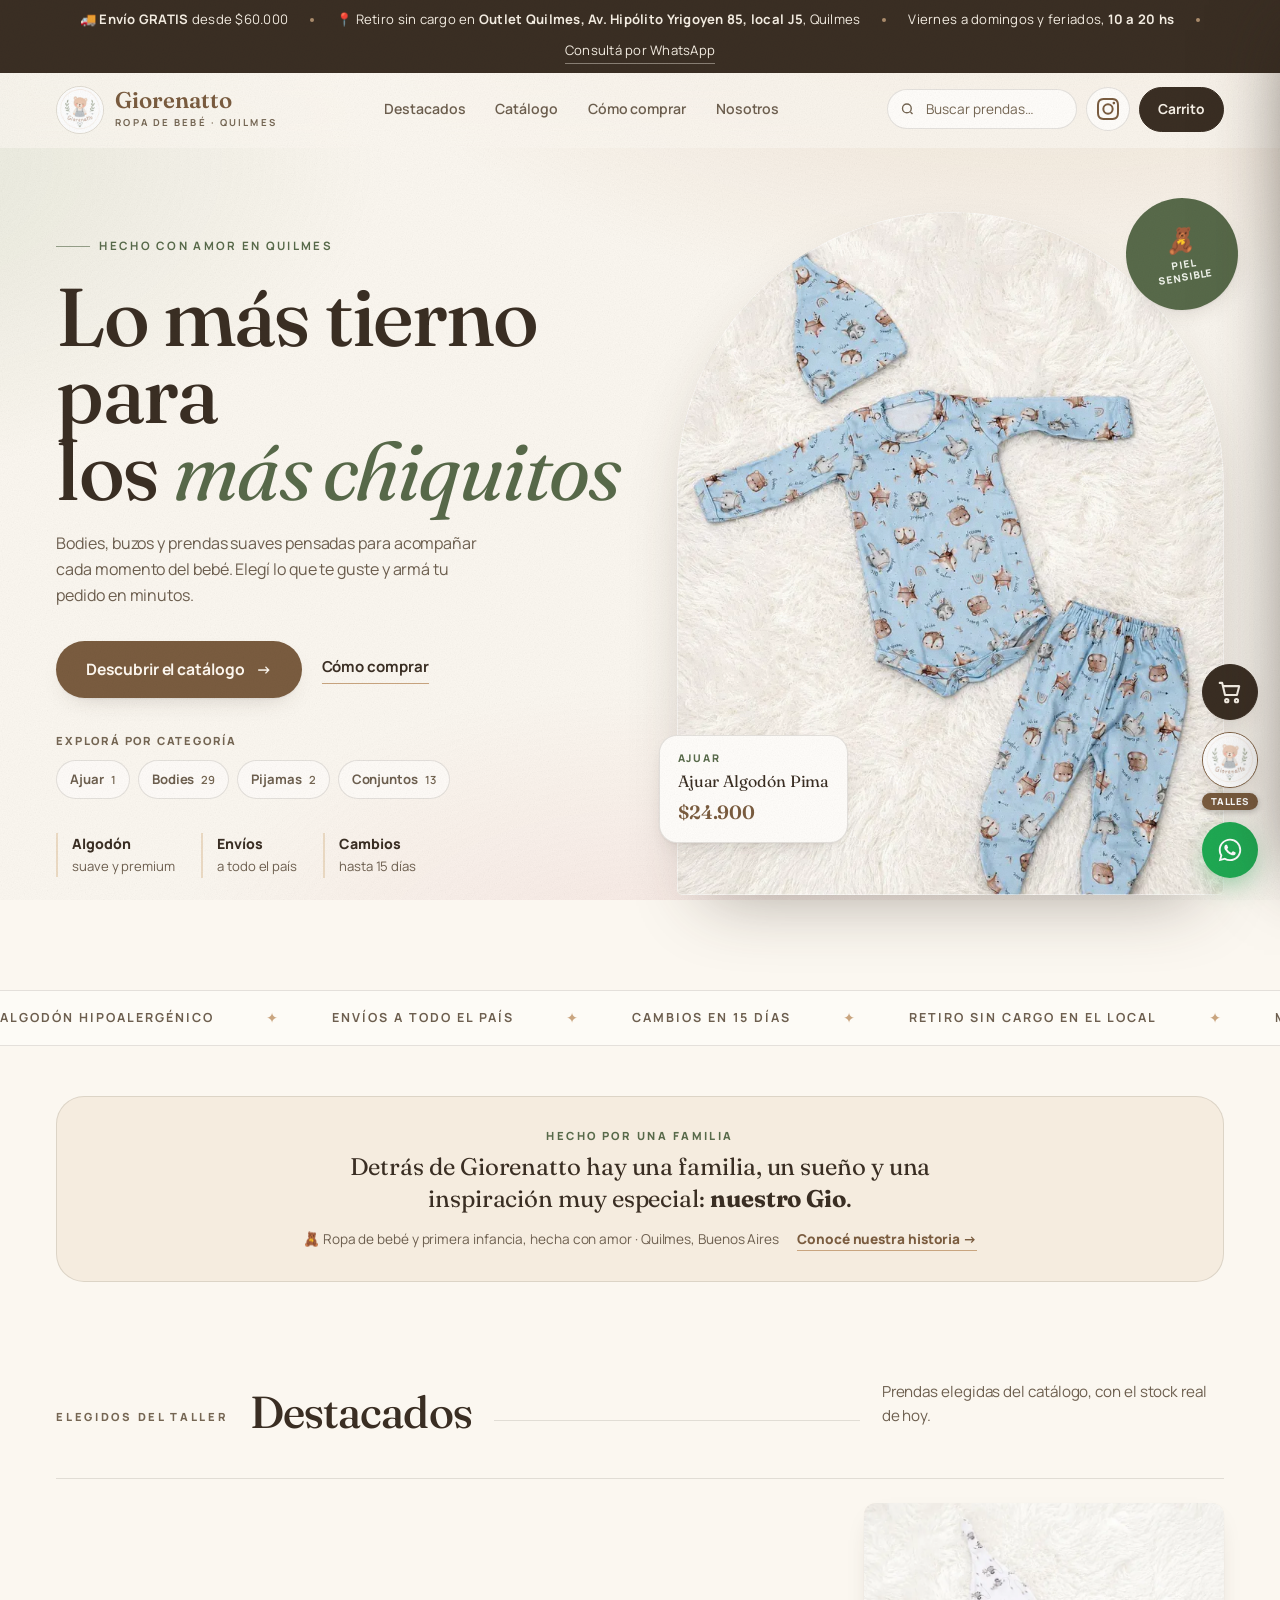
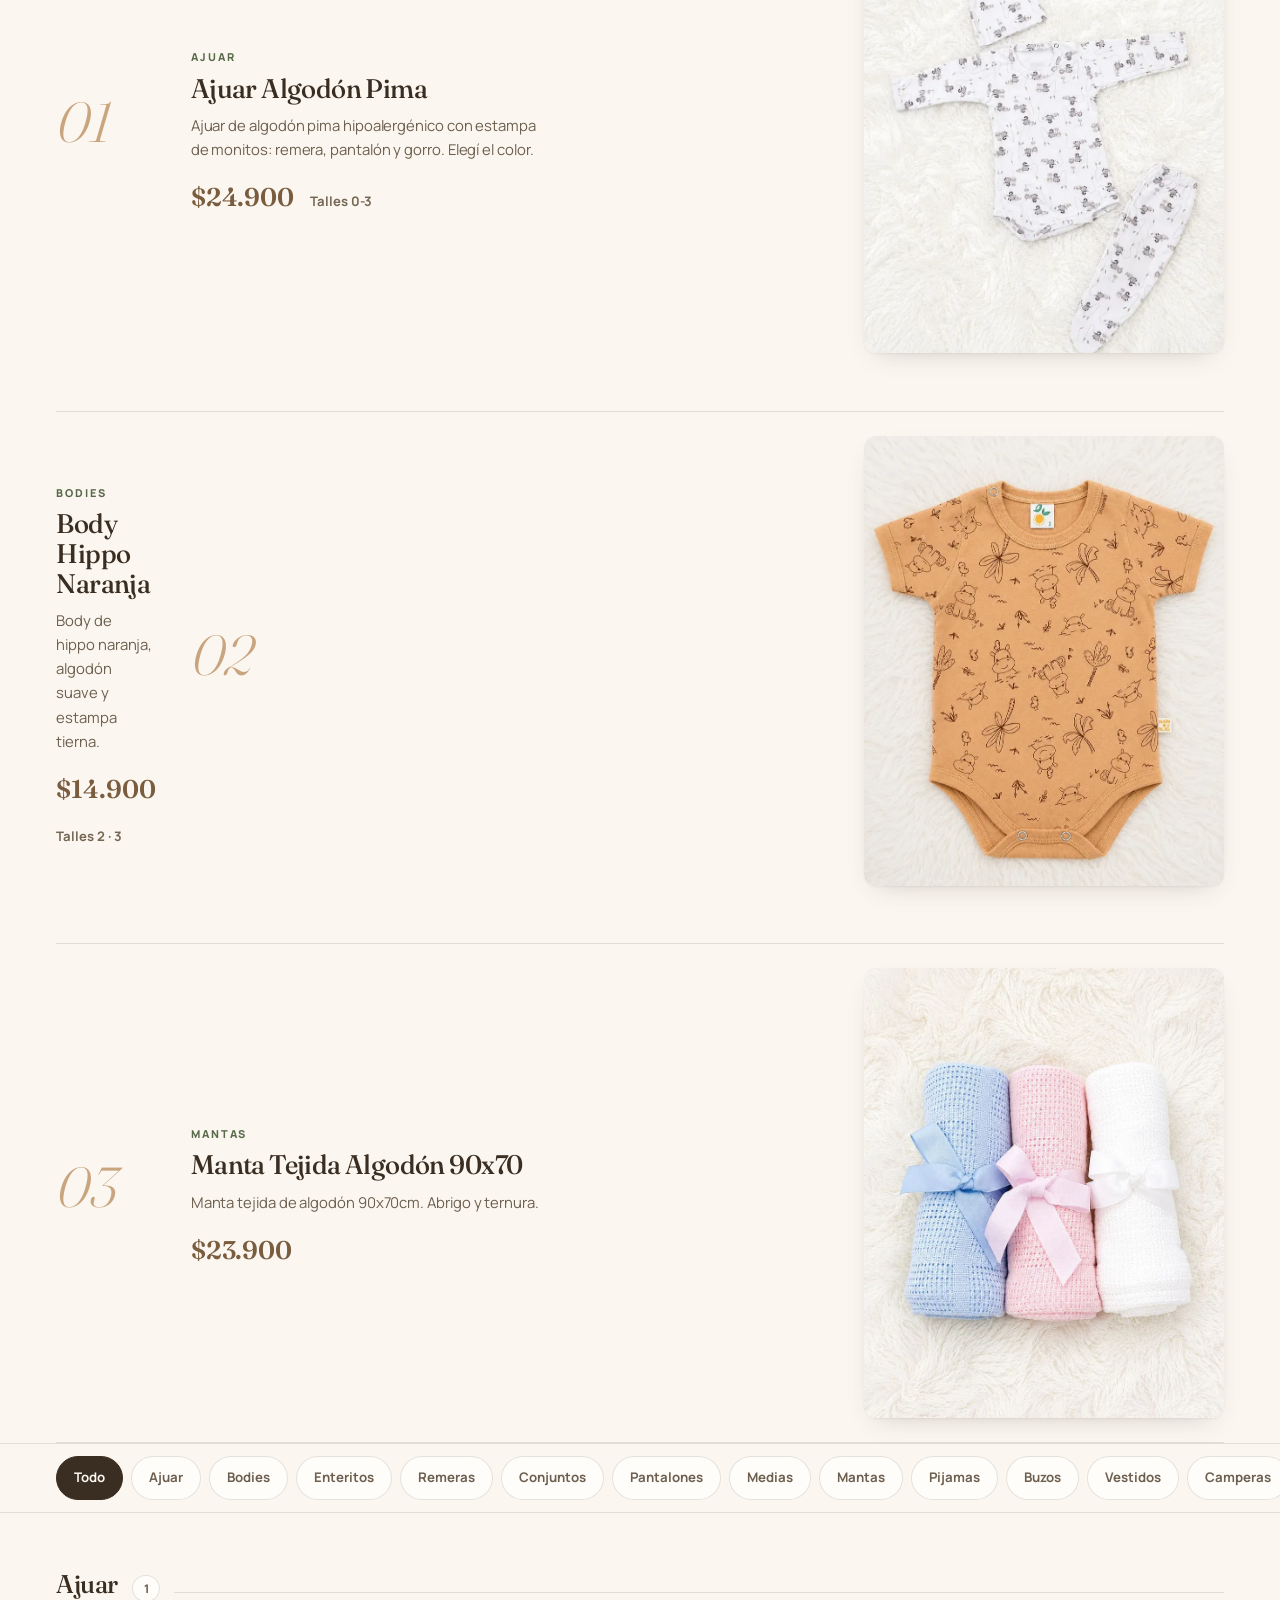
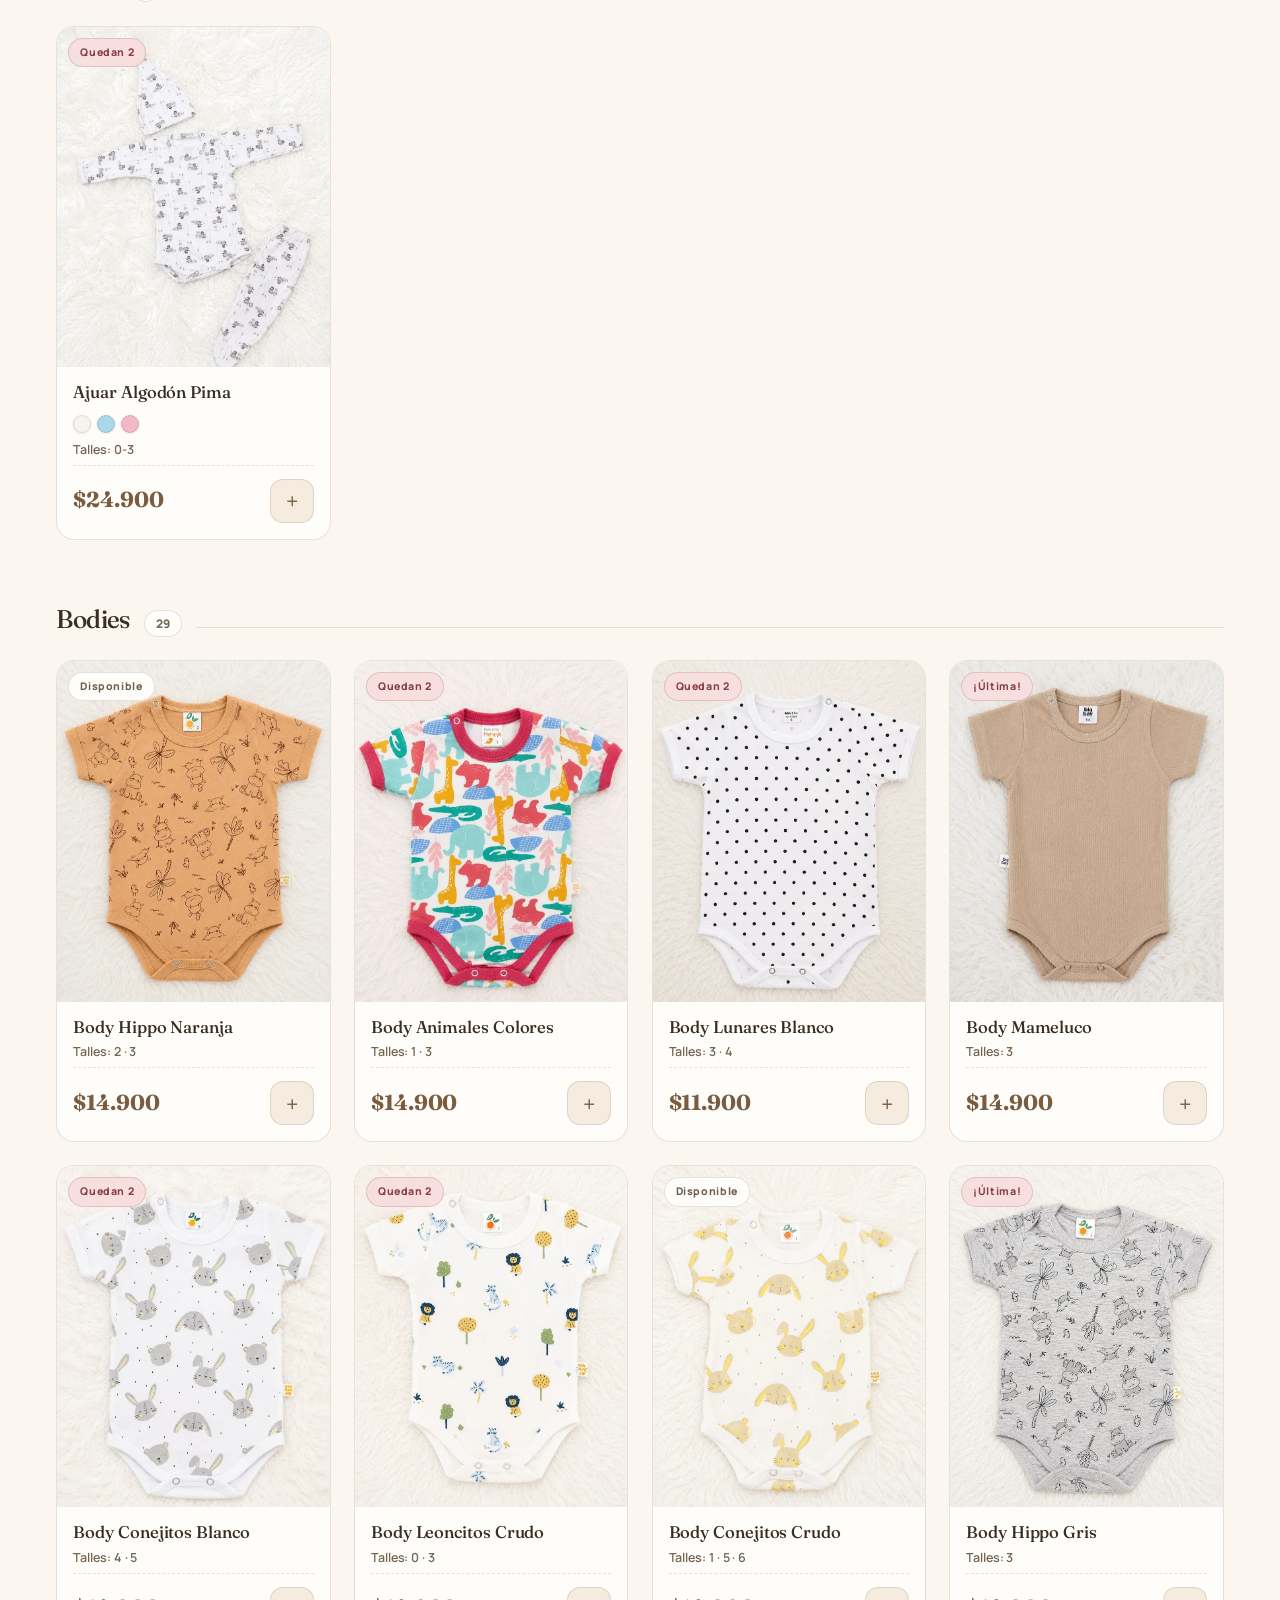
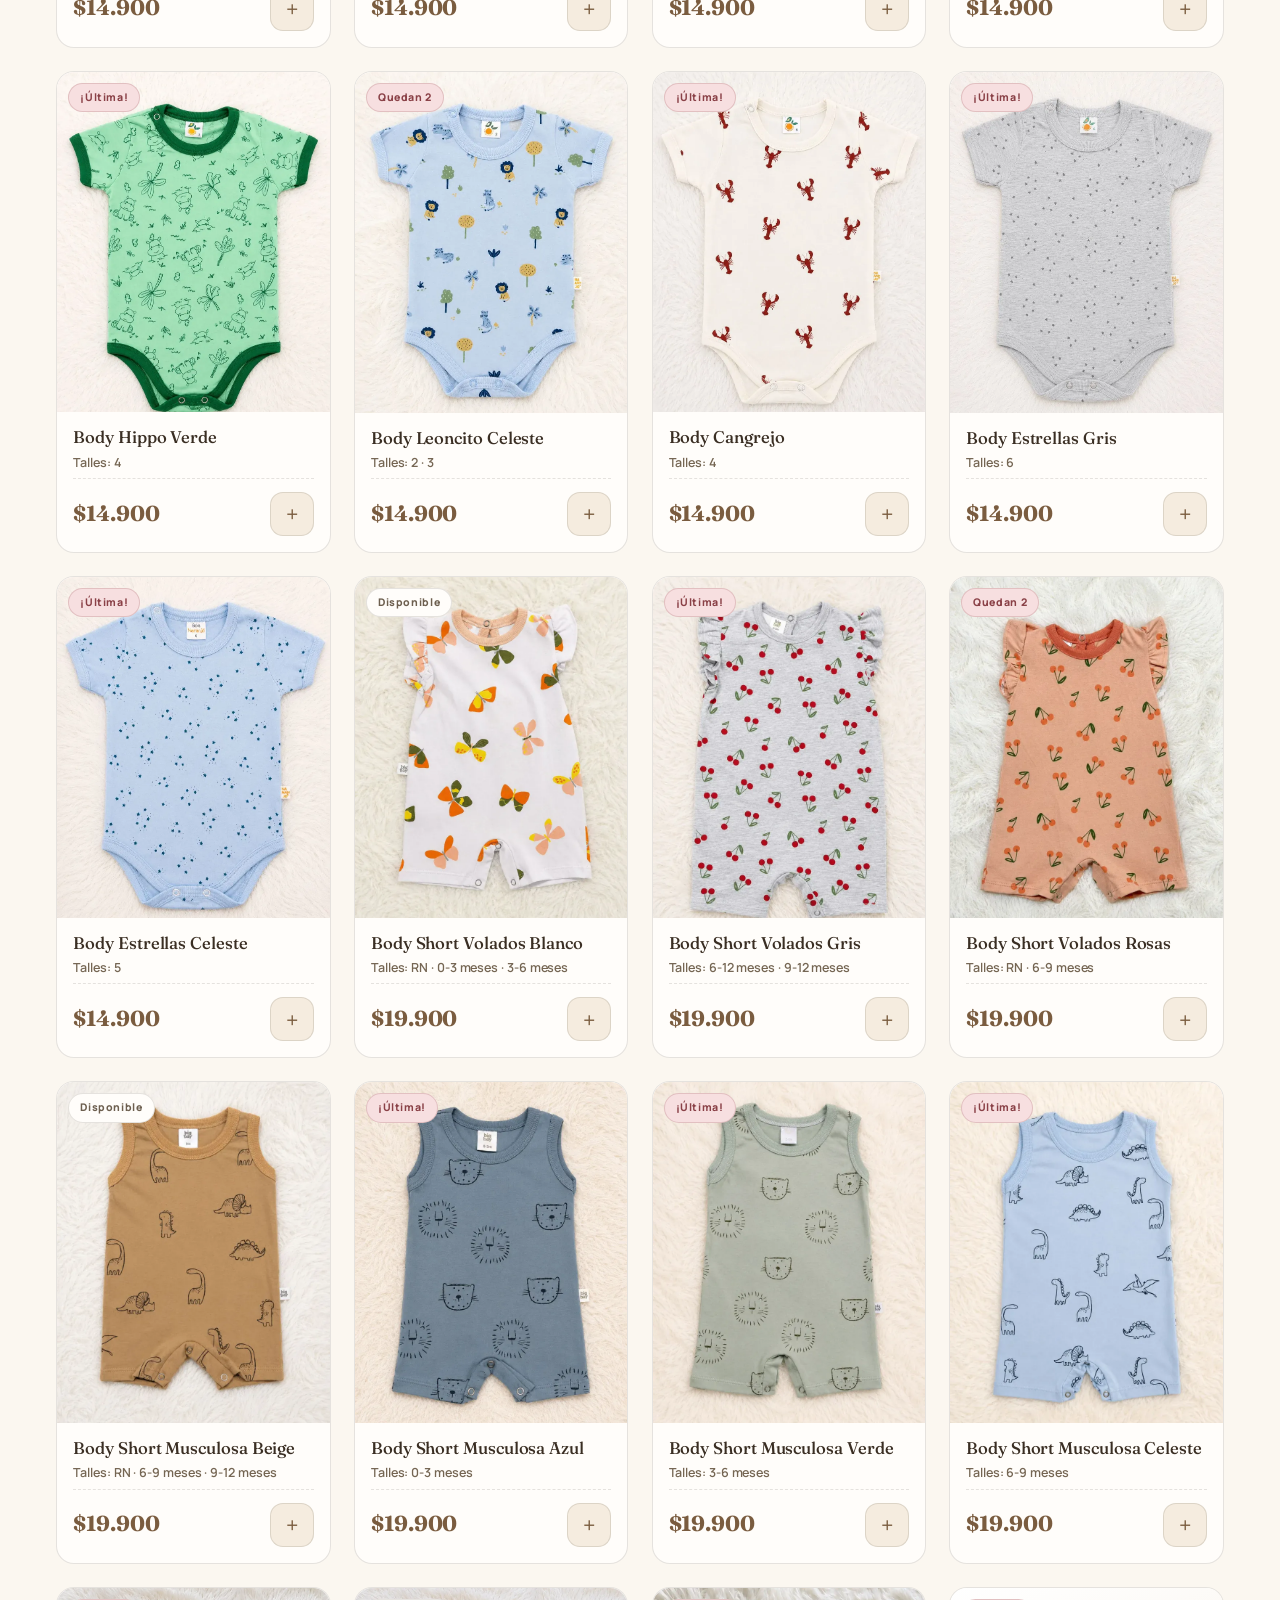
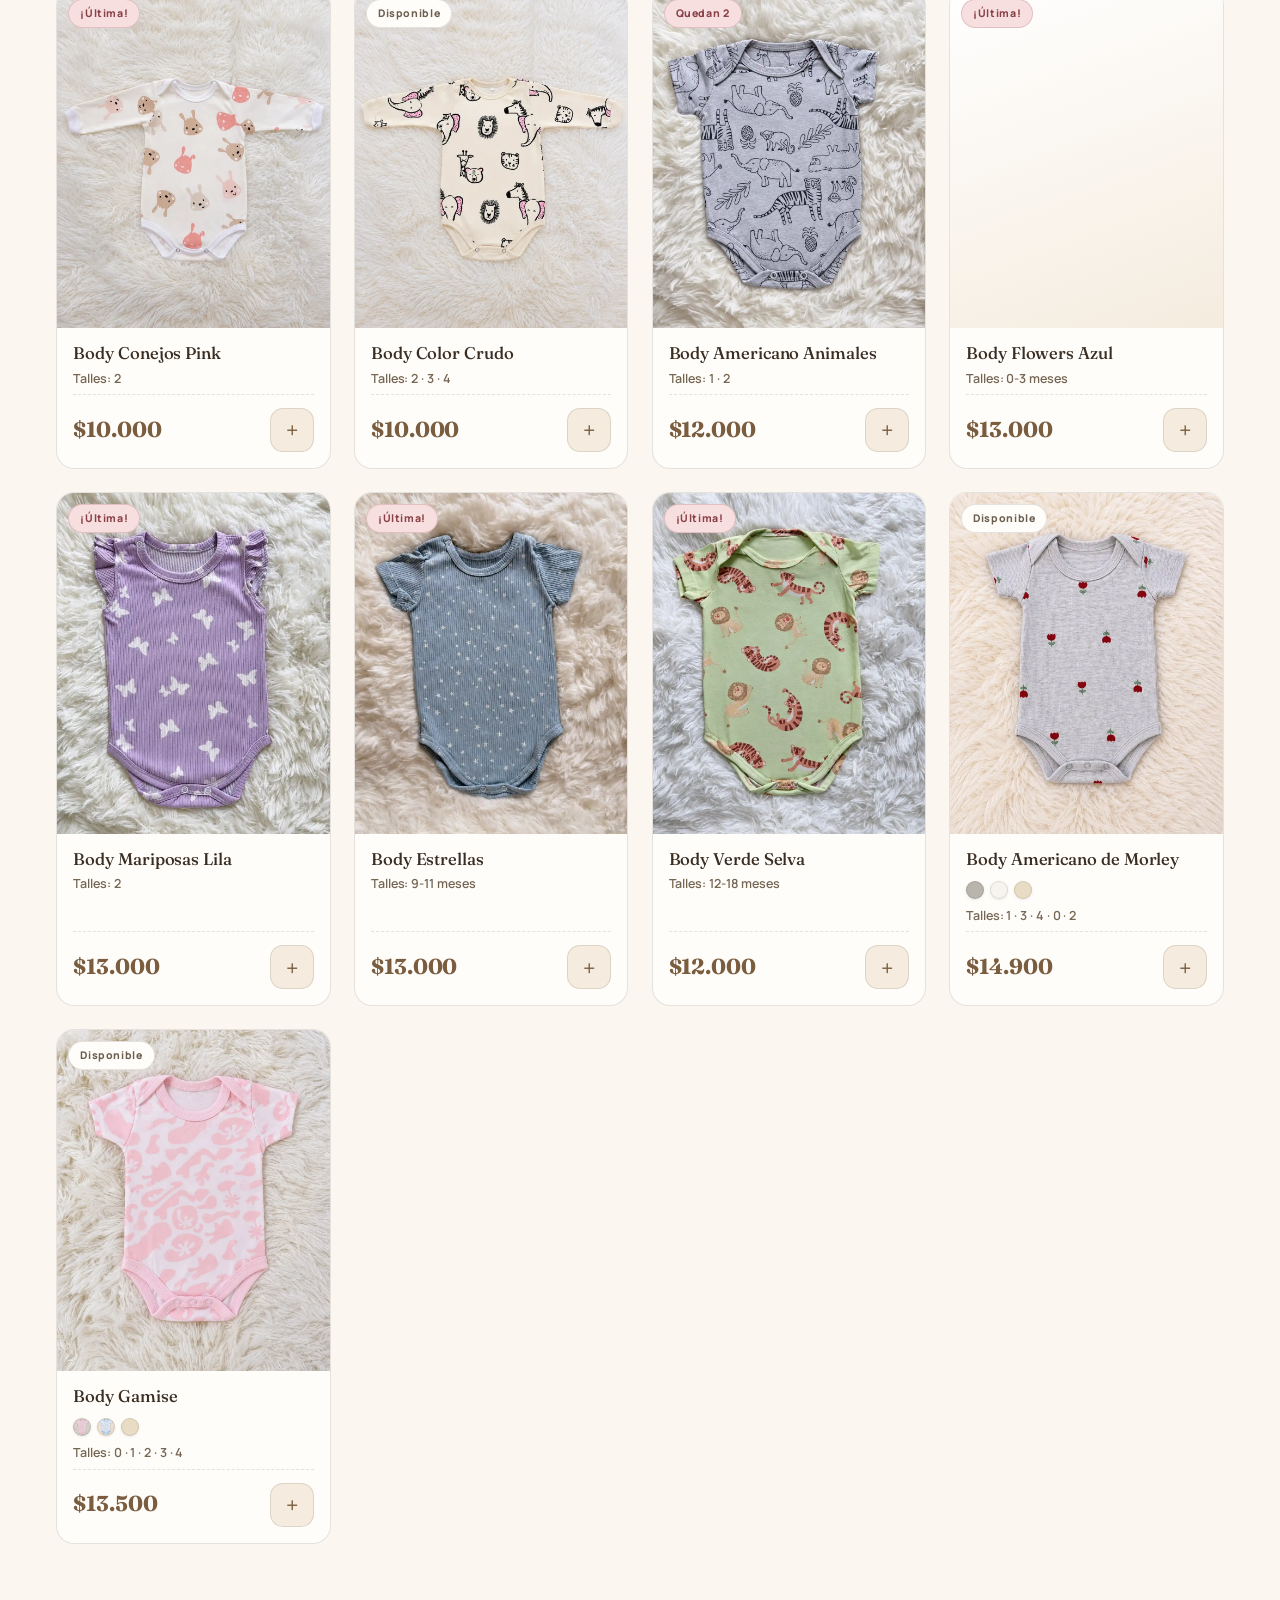
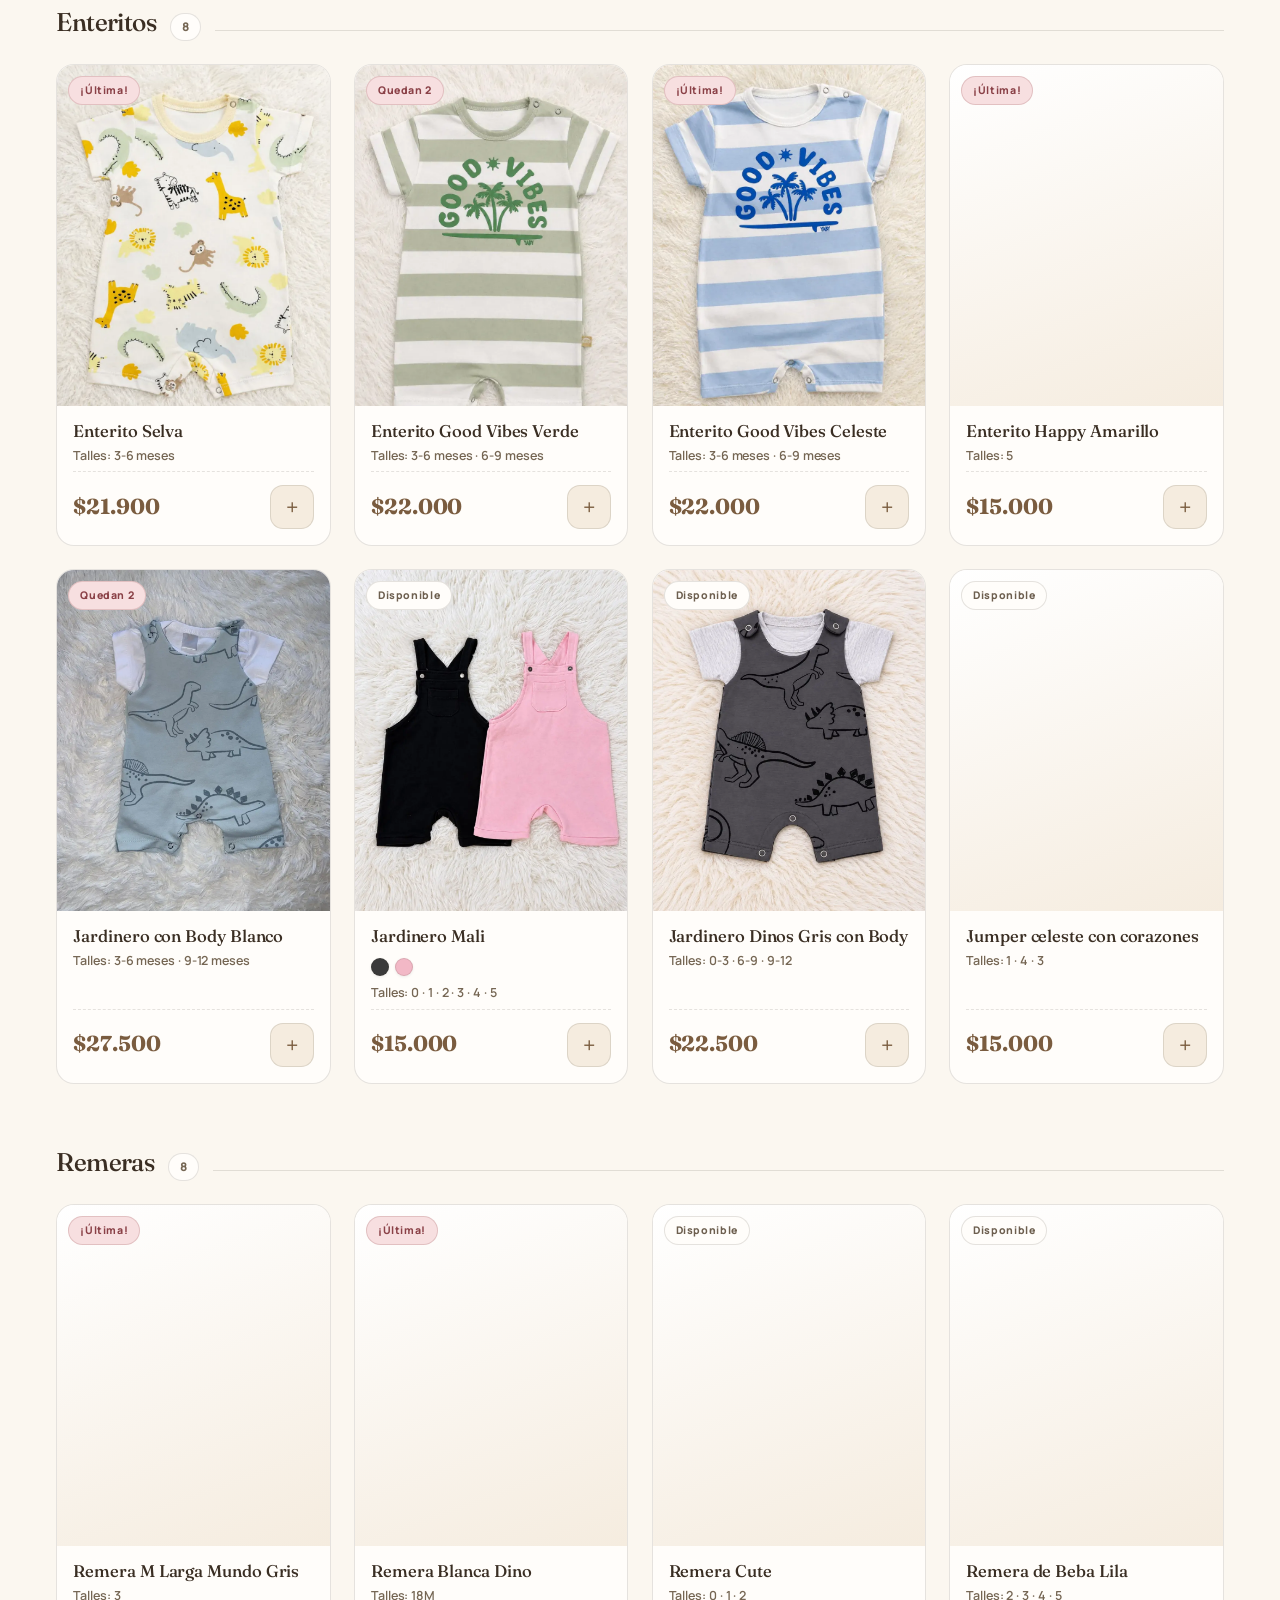
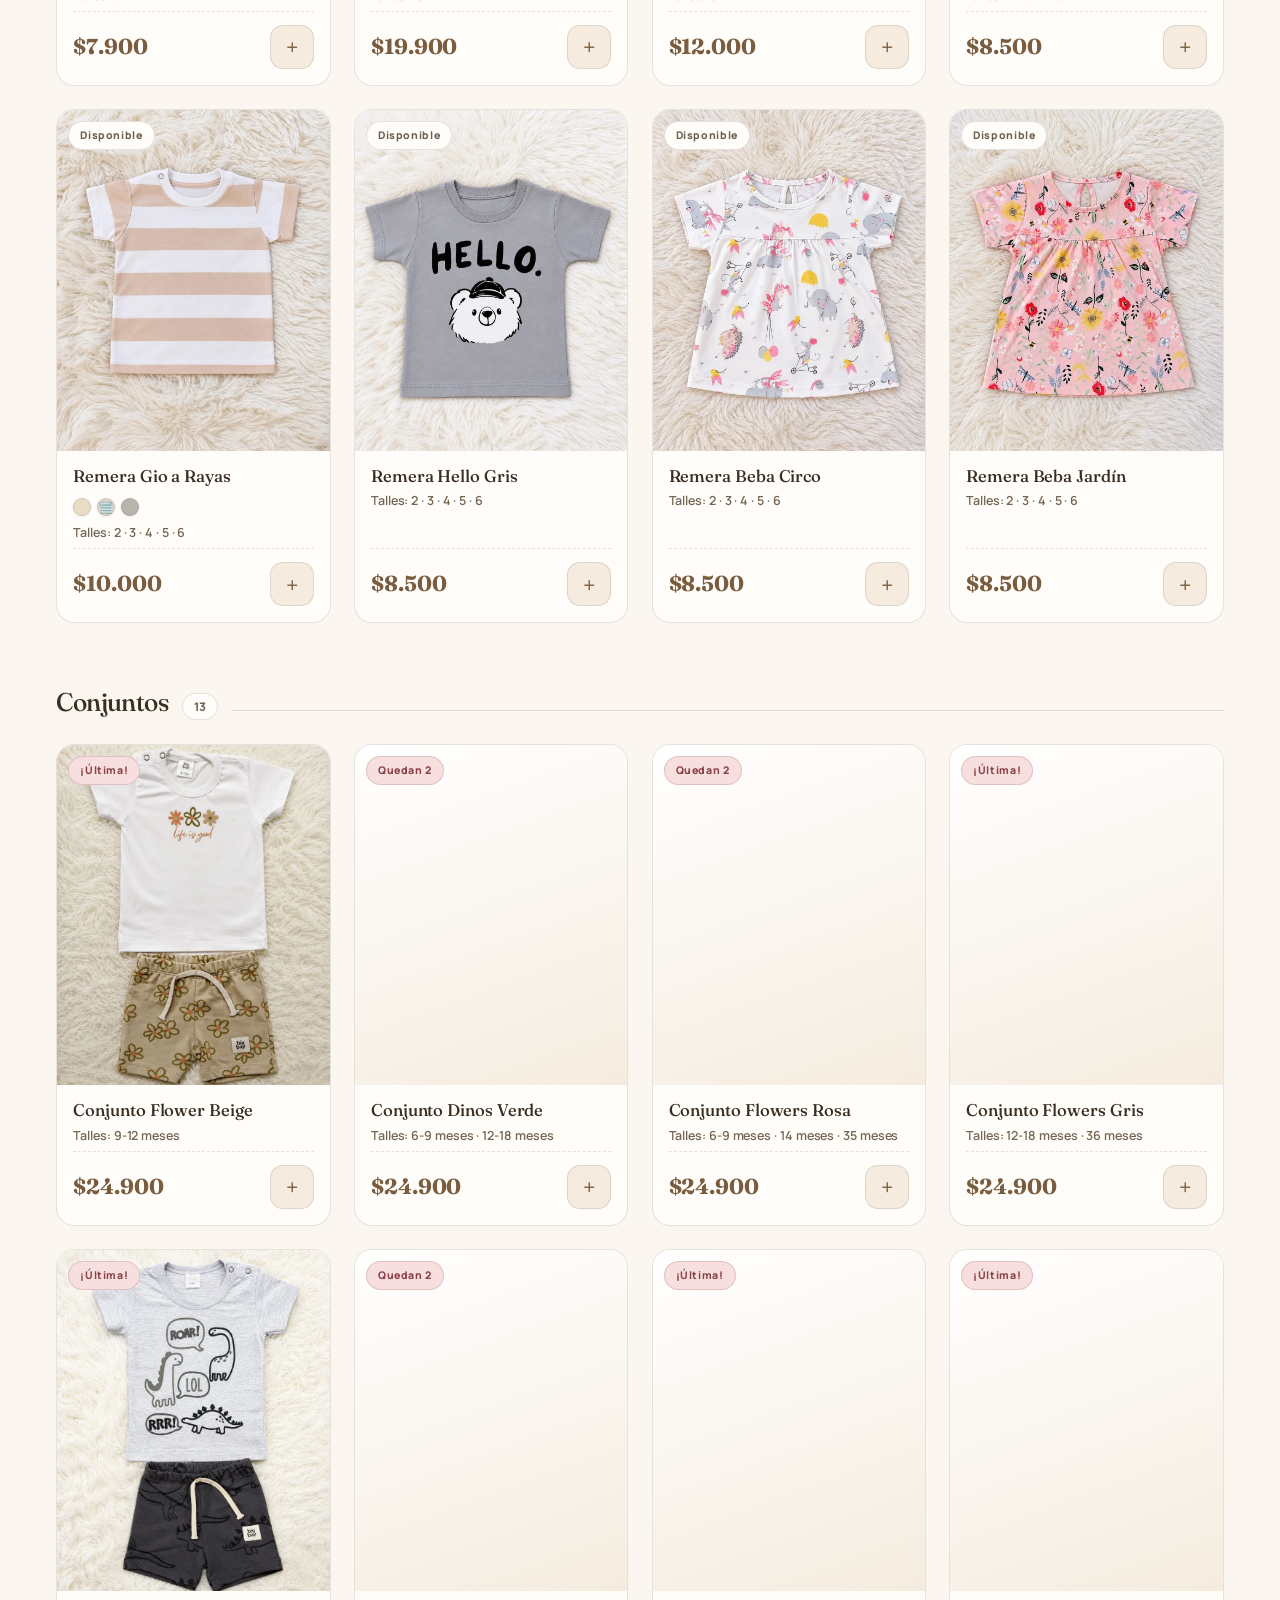
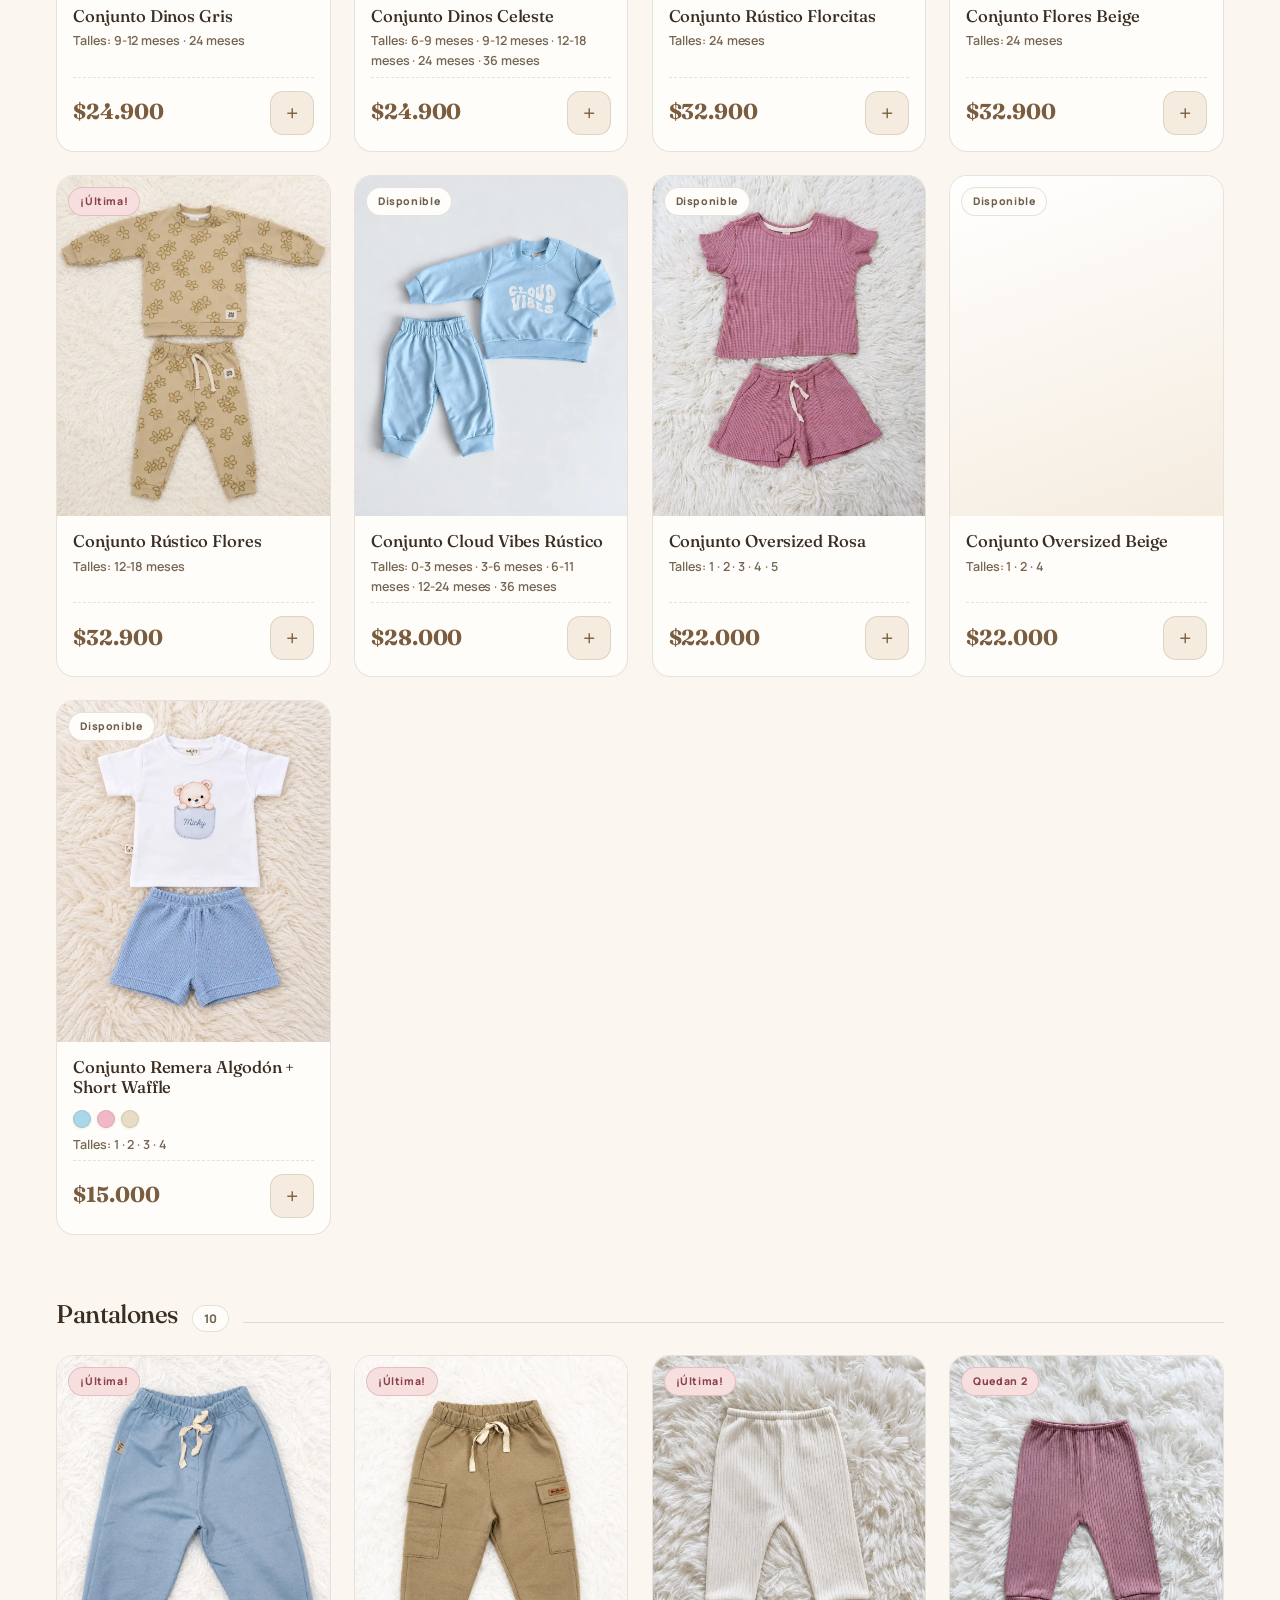
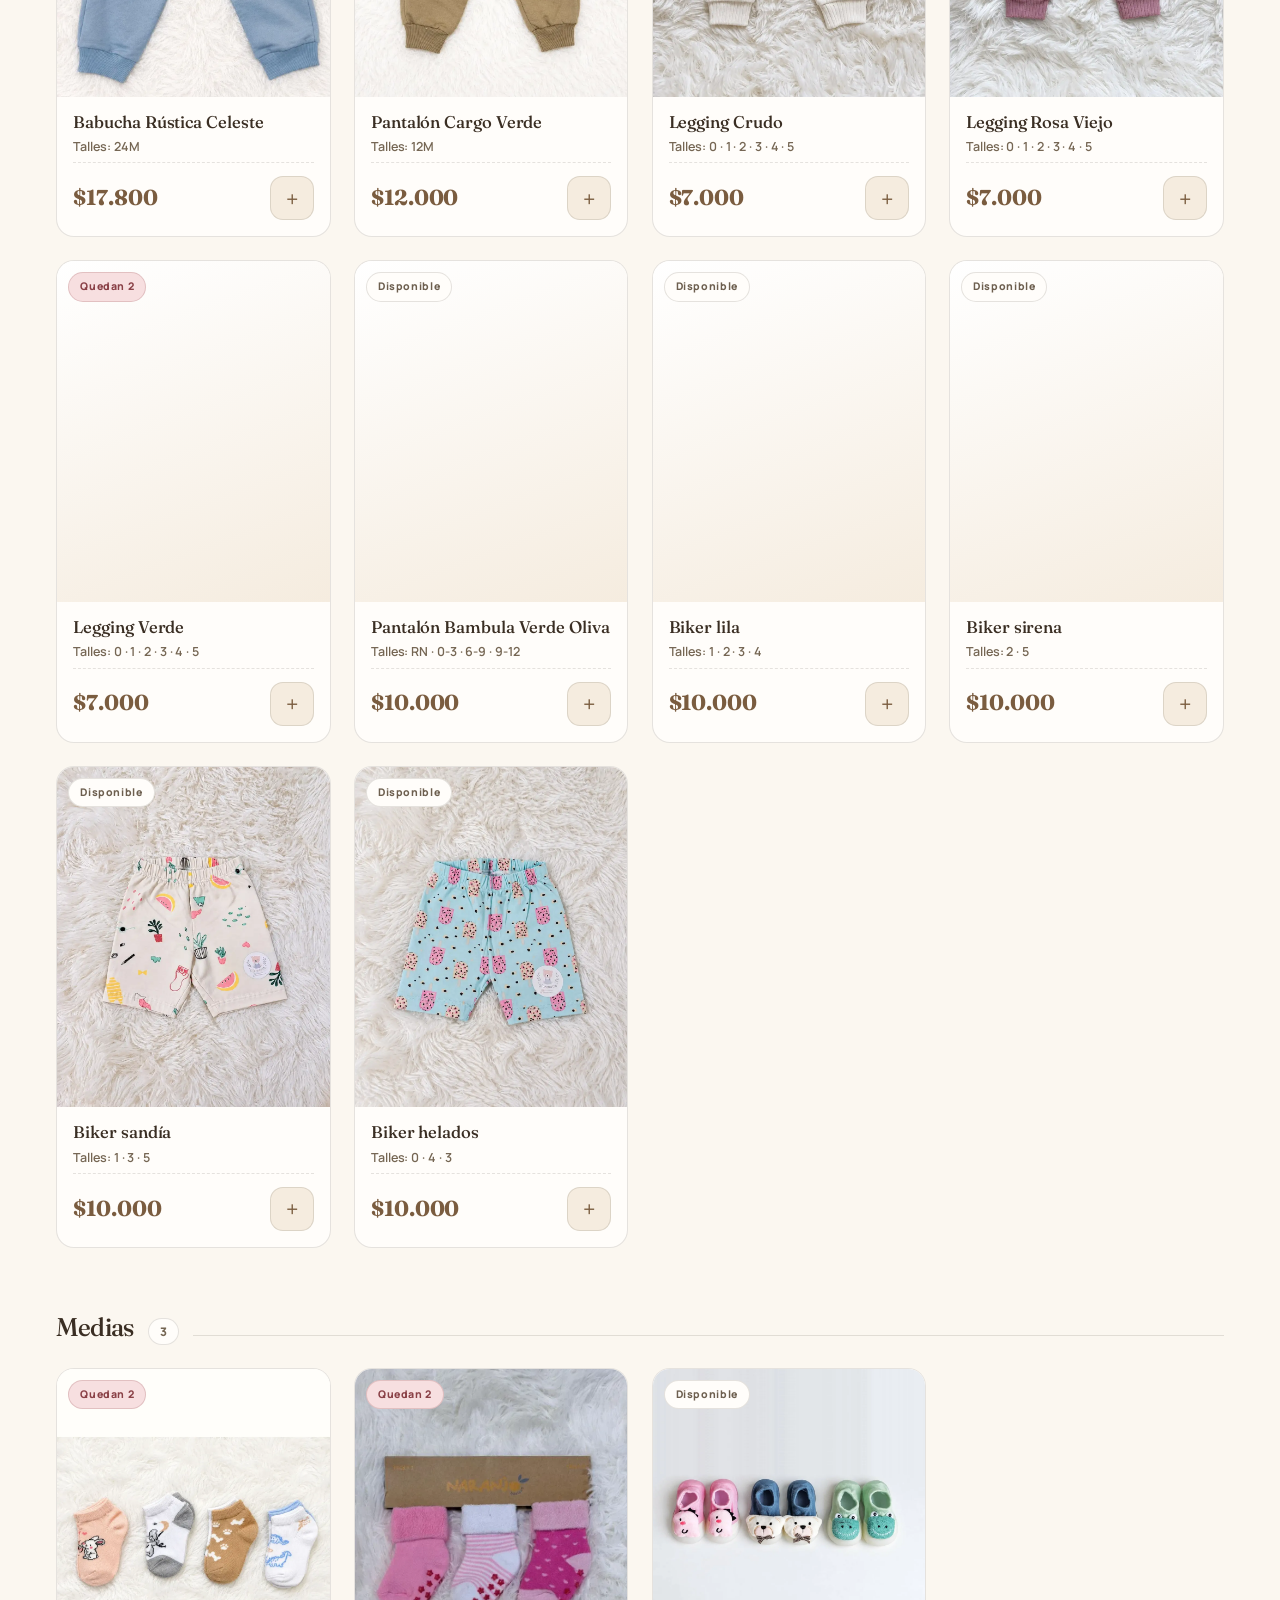
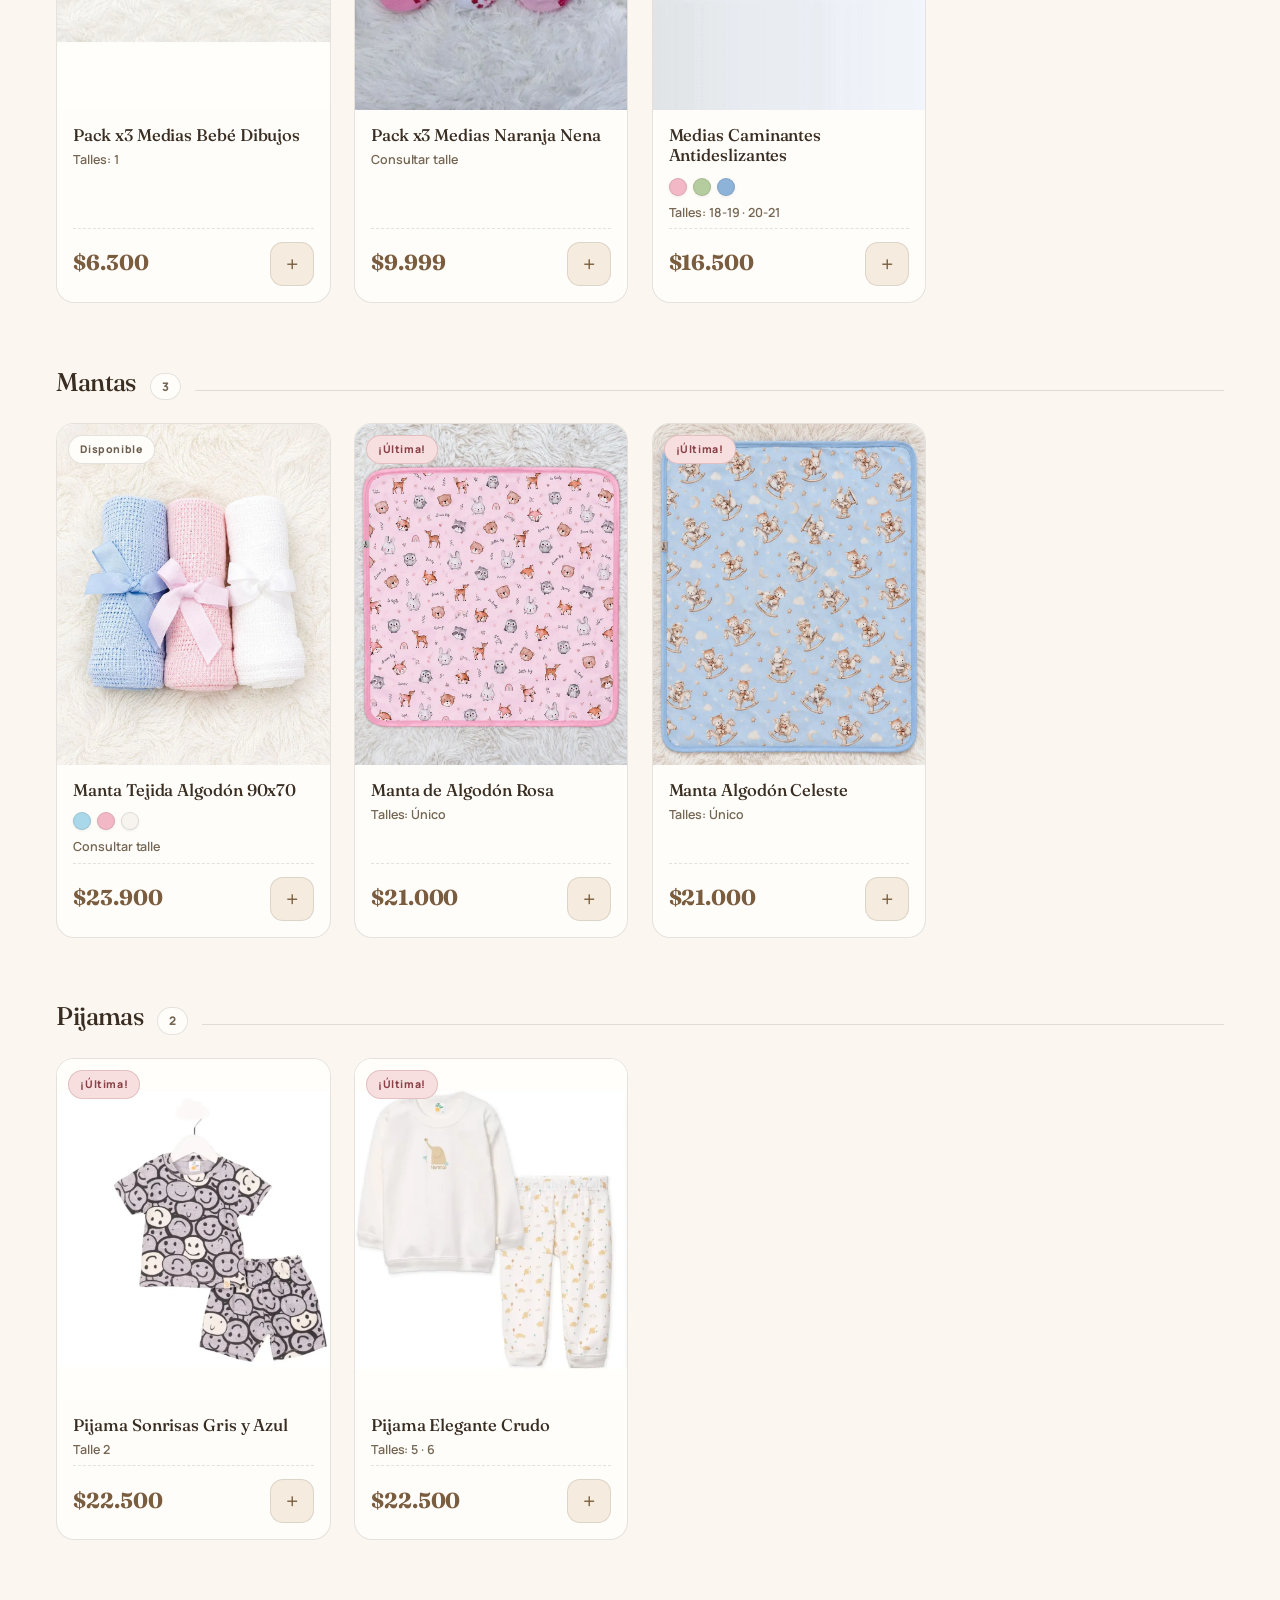
==== commit d12c1f0d: "Agregar vestidos Tokio y jumper con corazones" ====
--- a/index.html
+++ b/index.html
@@ -34,7 +34,7 @@
   "paymentAccepted": "Mercado Pago, Transferencia, Efectivo"
 }
 </script>
-<script type="application/ld+json">{"@context":"https://schema.org","@type":"ItemList","name":"Catálogo Giorenatto — Ropa de bebé","itemListElement":[{"@type":"ListItem","position":1,"item":{"@type":"Product","name":"Ajuar Algodón Pima","description":"Ajuar de algodón pima hipoalergénico con estampa de monitos: remera, pantalón y gorro. Elegí el color.","image":"https://giorenatto.com.ar/assets/products/ajuar-pima.webp","category":"Ajuar","offers":{"@type":"Offer","price":24900,"priceCurrency":"ARS","availability":"https://schema.org/InStock"}}},{"@type":"ListItem","position":2,"item":{"@type":"Product","name":"Body Hippo Naranja","description":"Body de hippo naranja, algodón suave y estampa tierna.","image":"https://giorenatto.com.ar/assets/products/body-hippo-naranja.webp","category":"Bodies","offers":{"@type":"Offer","price":14900,"priceCurrency":"ARS","availability":"https://schema.org/InStock"}}},{"@type":"ListItem","position":3,"item":{"@type":"Product","name":"Body Animales Colores","description":"Body con estampa de animalitos de colores, algodón suave.","image":"https://giorenatto.com.ar/assets/products/body-animales-colores.webp","category":"Bodies","offers":{"@type":"Offer","price":14900,"priceCurrency":"ARS","availability":"https://schema.org/InStock"}}},{"@type":"ListItem","position":4,"item":{"@type":"Product","name":"Body Americano Gris","description":"Body americano gris, algodón con broches en la entrepierna.","image":"https://giorenatto.com.ar/assets/products/body-americano-gris.webp","category":"Bodies","offers":{"@type":"Offer","price":14900,"priceCurrency":"ARS","availability":"https://schema.org/InStock"}}},{"@type":"ListItem","position":5,"item":{"@type":"Product","name":"Body Gelato Rosa","description":"Body gelato rosa, algodón suave y delicado.","image":"https://giorenatto.com.ar/assets/products/body-gelato-rosa.webp","category":"Bodies","offers":{"@type":"Offer","price":14900,"priceCurrency":"ARS","availability":"https://schema.org/InStock"}}},{"@type":"ListItem","position":6,"item":{"@type":"Product","name":"Body Lunares Blanco","description":"Body blanco con lunares, algodón suave.","image":"https://giorenatto.com.ar/assets/products/body-lunares-blanco.webp","category":"Bodies","offers":{"@type":"Offer","price":11900,"priceCurrency":"ARS","availability":"https://schema.org/InStock"}}},{"@type":"ListItem","position":7,"item":{"@type":"Product","name":"Body Mameluco","description":"Body tipo mameluco, práctico para el cambiado.","image":"https://giorenatto.com.ar/assets/products/body-mameluco.webp","category":"Bodies","offers":{"@type":"Offer","price":14900,"priceCurrency":"ARS","availability":"https://schema.org/InStock"}}},{"@type":"ListItem","position":8,"item":{"@type":"Product","name":"Body Conejitos Blanco","description":"Body blanco con estampa de conejitos, algodón suave.","image":"https://giorenatto.com.ar/assets/products/body-conejitos-blanco.webp","category":"Bodies","offers":{"@type":"Offer","price":14900,"priceCurrency":"ARS","availability":"https://schema.org/InStock"}}},{"@type":"ListItem","position":9,"item":{"@type":"Product","name":"Body Leoncitos Crudo","description":"Body crudo con estampa de leoncitos, algodón suave.","image":"https://giorenatto.com.ar/assets/products/body-leoncitos-crudo.webp","category":"Bodies","offers":{"@type":"Offer","price":14900,"priceCurrency":"ARS","availability":"https://schema.org/InStock"}}},{"@type":"ListItem","position":10,"item":{"@type":"Product","name":"Body Leoncito Gris","description":"Body gris con estampa de leoncito, algodón suave.","image":"https://giorenatto.com.ar/assets/products/body-leoncito-gris.webp","category":"Bodies","offers":{"@type":"Offer","price":14900,"priceCurrency":"ARS","availability":"https://schema.org/InStock"}}},{"@type":"ListItem","position":11,"item":{"@type":"Product","name":"Body Conejitos Crudo","description":"Body crudo con estampa de conejitos, algodón suave.","image":"https://giorenatto.com.ar/assets/products/body-conejitos-crudo.webp","category":"Bodies","offers":{"@type":"Offer","price":14900,"priceCurrency":"ARS","availability":"https://schema.org/InStock"}}},{"@type":"ListItem","position":12,"item":{"@type":"Product","name":"Body Hippo Gris","description":"Body gris con estampa de hippo, algodón suave.","image":"https://giorenatto.com.ar/assets/products/body-hippo-gris.webp","category":"Bodies","offers":{"@type":"Offer","price":14900,"priceCurrency":"ARS","availability":"https://schema.org/InStock"}}},{"@type":"ListItem","position":13,"item":{"@type":"Product","name":"Body Hippo Verde","description":"Body verde con estampa de hippo, algodón suave.","image":"https://giorenatto.com.ar/assets/products/body-hippo-verde.webp","category":"Bodies","offers":{"@type":"Offer","price":14900,"priceCurrency":"ARS","availability":"https://schema.org/InStock"}}},{"@type":"ListItem","position":14,"item":{"@type":"Product","name":"Body Leoncito Celeste","description":"Body celeste con estampa de leoncito, algodón suave.","image":"https://giorenatto.com.ar/assets/products/body-leoncito-celeste.webp","category":"Bodies","offers":{"@type":"Offer","price":14900,"priceCurrency":"ARS","availability":"https://schema.org/InStock"}}},{"@type":"ListItem","position":15,"item":{"@type":"Product","name":"Body Blanco","description":"Body blanco liso, algodón suave.","image":"https://giorenatto.com.ar/assets/products/body-blanco.webp","category":"Bodies","offers":{"@type":"Offer","price":14900,"priceCurrency":"ARS","availability":"https://schema.org/InStock"}}},{"@type":"ListItem","position":16,"item":{"@type":"Product","name":"Body Musculosa","description":"Body musculosa de algodón, ideal para el calor.","image":"https://giorenatto.com.ar/assets/products/body-musculosa.webp","category":"Bodies","offers":{"@type":"Offer","price":14900,"priceCurrency":"ARS","availability":"https://schema.org/InStock"}}},{"@type":"ListItem","position":17,"item":{"@type":"Product","name":"Body Cangrejo","description":"Body con estampa de cangrejo, algodón suave.","image":"https://giorenatto.com.ar/assets/products/body-cangrejo.webp","category":"Bodies","offers":{"@type":"Offer","price":14900,"priceCurrency":"ARS","availability":"https://schema.org/InStock"}}},{"@type":"ListItem","position":18,"item":{"@type":"Product","name":"Body Estrellas Gris","description":"Body gris con estampa de estrellas, algodón suave.","image":"https://giorenatto.com.ar/assets/products/body-estrellas-gris.webp","category":"Bodies","offers":{"@type":"Offer","price":14900,"priceCurrency":"ARS","availability":"https://schema.org/InStock"}}},{"@type":"ListItem","position":19,"item":{"@type":"Product","name":"Body Perritos Celeste","description":"Body celeste con estampa de perritos, algodón suave.","image":"https://giorenatto.com.ar/assets/products/body-perritos-celeste.webp","category":"Bodies","offers":{"@type":"Offer","price":14900,"priceCurrency":"ARS","availability":"https://schema.org/InStock"}}},{"@type":"ListItem","position":20,"item":{"@type":"Product","name":"Body Florcitas Rosas","description":"Body rosa con estampa de florcitas, algodón suave.","image":"https://giorenatto.com.ar/assets/products/body-florcitas-rosas.webp","category":"Bodies","offers":{"@type":"Offer","price":11900,"priceCurrency":"ARS","availability":"https://schema.org/InStock"}}},{"@type":"ListItem","position":21,"item":{"@type":"Product","name":"Enterito Selva","description":"Enterito con estampa de selva, algodón suave.","image":"https://giorenatto.com.ar/assets/products/enterito-selva.webp","category":"Enteritos","offers":{"@type":"Offer","price":21900,"priceCurrency":"ARS","availability":"https://schema.org/InStock"}}},{"@type":"ListItem","position":22,"item":{"@type":"Product","name":"Body Estrellas Celeste","description":"Body celeste con estampa de estrellas, algodón suave.","image":"https://giorenatto.com.ar/assets/products/body-estrellas-celeste.webp","category":"Bodies","offers":{"@type":"Offer","price":14900,"priceCurrency":"ARS","availability":"https://schema.org/InStock"}}},{"@type":"ListItem","position":23,"item":{"@type":"Product","name":"Remera Selva","description":"Remera con estampa de selva, algodón suave.","image":"https://giorenatto.com.ar/assets/products/remera-selva.webp","category":"Remeras","offers":{"@type":"Offer","price":10900,"priceCurrency":"ARS","availability":"https://schema.org/InStock"}}},{"@type":"ListItem","position":24,"item":{"@type":"Product","name":"Conjunto Cheito","description":"Conjunto de bebé, algodón suave.","image":"https://giorenatto.com.ar/assets/products/conjunto-cheito.webp","category":"Conjuntos","offers":{"@type":"Offer","price":22900,"priceCurrency":"ARS","availability":"https://schema.org/InStock"}}},{"@type":"ListItem","position":25,"item":{"@type":"Product","name":"Enterito Good Vibes Verde","description":"Enterito verde con estampa Good Vibes, algodón suave.","image":"https://giorenatto.com.ar/assets/products/enterito-good-vibes-verde.webp","category":"Enteritos","offers":{"@type":"Offer","price":22000,"priceCurrency":"ARS","availability":"https://schema.org/InStock"}}},{"@type":"ListItem","position":26,"item":{"@type":"Product","name":"Enterito Good Vibes Celeste","description":"Enterito celeste con estampa Good Vibes, algodón suave.","image":"https://giorenatto.com.ar/assets/products/enterito-good-vibes-celeste.webp","category":"Enteritos","offers":{"@type":"Offer","price":22000,"priceCurrency":"ARS","availability":"https://schema.org/InStock"}}},{"@type":"ListItem","position":27,"item":{"@type":"Product","name":"Body Short Volados Blanco","description":"Body short blanco con volados, algodón suave.","image":"https://giorenatto.com.ar/assets/products/body-short-volados-blanco.webp","category":"Bodies","offers":{"@type":"Offer","price":19900,"priceCurrency":"ARS","availability":"https://schema.org/InStock"}}},{"@type":"ListItem","position":28,"item":{"@type":"Product","name":"Body Short Volados Gris","description":"Body short gris con volados, algodón suave.","image":"https://giorenatto.com.ar/assets/products/body-short-volados-gris.webp","category":"Bodies","offers":{"@type":"Offer","price":19900,"priceCurrency":"ARS","availability":"https://schema.org/InStock"}}},{"@type":"ListItem","position":29,"item":{"@type":"Product","name":"Body Short Volados Rosas","description":"Body short rosa con volados, algodón suave.","image":"https://giorenatto.com.ar/assets/products/body-short-volados-rosas.webp","category":"Bodies","offers":{"@type":"Offer","price":19900,"priceCurrency":"ARS","availability":"https://schema.org/InStock"}}},{"@type":"ListItem","position":30,"item":{"@type":"Product","name":"Body Short Musculosa Beige","description":"Body short musculosa beige, algodón suave.","image":"https://giorenatto.com.ar/assets/products/body-short-musculosa-beige.webp","category":"Bodies","offers":{"@type":"Offer","price":19900,"priceCurrency":"ARS","availability":"https://schema.org/InStock"}}},{"@type":"ListItem","position":31,"item":{"@type":"Product","name":"Body Short Musculosa Azul","description":"Body short musculosa azul, algodón suave.","image":"https://giorenatto.com.ar/assets/products/body-short-musculosa-azul.webp","category":"Bodies","offers":{"@type":"Offer","price":19900,"priceCurrency":"ARS","availability":"https://schema.org/InStock"}}},{"@type":"ListItem","position":32,"item":{"@type":"Product","name":"Body Short Musculosa Verde","description":"Body short musculosa verde, algodón suave.","image":"https://giorenatto.com.ar/assets/products/body-short-musculosa-verde.webp","category":"Bodies","offers":{"@type":"Offer","price":19900,"priceCurrency":"ARS","availability":"https://schema.org/InStock"}}},{"@type":"ListItem","position":33,"item":{"@type":"Product","name":"Body Short Musculosa Celeste","description":"Body short musculosa celeste, algodón suave.","image":"https://giorenatto.com.ar/assets/products/body-short-musculosa-celeste.webp","category":"Bodies","offers":{"@type":"Offer","price":19900,"priceCurrency":"ARS","availability":"https://schema.org/InStock"}}},{"@type":"ListItem","position":34,"item":{"@type":"Product","name":"Conjunto Flower Beige","description":"Conjunto beige con estampa de flores, algodón suave.","image":"https://giorenatto.com.ar/assets/products/conjunto-flower-beige.webp","category":"Conjuntos","offers":{"@type":"Offer","price":24900,"priceCurrency":"ARS","availability":"https://schema.org/InStock"}}},{"@type":"ListItem","position":35,"item":{"@type":"Product","name":"Conjunto Dinos Verde","description":"Conjunto verde con estampa de dinosaurios, algodón suave.","image":"https://giorenatto.com.ar/assets/products/conjunto-dinos-verde.webp","category":"Conjuntos","offers":{"@type":"Offer","price":24900,"priceCurrency":"ARS","availability":"https://schema.org/InStock"}}},{"@type":"ListItem","position":36,"item":{"@type":"Product","name":"Conjunto Flowers Rosa","description":"Conjunto rosa con estampa de flores, algodón suave.","image":"https://giorenatto.com.ar/assets/products/conjunto-flowers-rosa.webp","category":"Conjuntos","offers":{"@type":"Offer","price":24900,"priceCurrency":"ARS","availability":"https://schema.org/InStock"}}},{"@type":"ListItem","position":37,"item":{"@type":"Product","name":"Conjunto Flowers Gris","description":"Conjunto gris con estampa de flores, algodón suave.","image":"https://giorenatto.com.ar/assets/products/conjunto-flowers-gris.webp","category":"Conjuntos","offers":{"@type":"Offer","price":24900,"priceCurrency":"ARS","availability":"https://schema.org/InStock"}}},{"@type":"ListItem","position":38,"item":{"@type":"Product","name":"Conjunto Dinos Gris","description":"Conjunto gris con estampa de dinosaurios, algodón suave.","image":"https://giorenatto.com.ar/assets/products/conjunto-dinos-gris.webp","category":"Conjuntos","offers":{"@type":"Offer","price":24900,"priceCurrency":"ARS","availability":"https://schema.org/InStock"}}},{"@type":"ListItem","position":39,"item":{"@type":"Product","name":"Pantalón Safari Celeste","description":"Pantalón celeste estilo safari, cómodo y resistente.","image":"https://giorenatto.com.ar/assets/products/pantalon-safari-celeste.webp","category":"Pantalones","offers":{"@type":"Offer","price":7900,"priceCurrency":"ARS","availability":"https://schema.org/InStock"}}},{"@type":"ListItem","position":40,"item":{"@type":"Product","name":"Conjunto Dinos Celeste","description":"Conjunto celeste con estampa de dinosaurios, algodón suave.","image":"https://giorenatto.com.ar/assets/products/conjunto-dinos-celeste.webp","category":"Conjuntos","offers":{"@type":"Offer","price":24900,"priceCurrency":"ARS","availability":"https://schema.org/InStock"}}},{"@type":"ListItem","position":41,"item":{"@type":"Product","name":"Remera M Larga Ositos","description":"Remera manga larga con estampa de ositos, algodón suave.","image":"https://giorenatto.com.ar/assets/products/remera-m-larga-ositos.webp","category":"Remeras","offers":{"@type":"Offer","price":7900,"priceCurrency":"ARS","availability":"https://schema.org/InStock"}}},{"@type":"ListItem","position":42,"item":{"@type":"Product","name":"Pantalón Safari Verde","description":"Pantalón verde estilo safari, cómodo y resistente.","image":"https://giorenatto.com.ar/assets/products/pantalon-safari-verde.webp","category":"Pantalones","offers":{"@type":"Offer","price":7900,"priceCurrency":"ARS","availability":"https://schema.org/InStock"}}},{"@type":"ListItem","position":43,"item":{"@type":"Product","name":"Remera M Larga Moños","description":"Remera manga larga con estampa de moños, algodón suave.","image":"https://giorenatto.com.ar/assets/products/remera-m-larga-monos.webp","category":"Remeras","offers":{"@type":"Offer","price":7900,"priceCurrency":"ARS","availability":"https://schema.org/InStock"}}},{"@type":"ListItem","position":44,"item":{"@type":"Product","name":"Remera M Larga Gris Bosque","description":"Remera manga larga gris bosque, algodón suave.","image":"https://giorenatto.com.ar/assets/products/remera-m-larga-gris-bosque.webp","category":"Remeras","offers":{"@type":"Offer","price":7900,"priceCurrency":"ARS","availability":"https://schema.org/InStock"}}},{"@type":"ListItem","position":45,"item":{"@type":"Product","name":"Remera M Larga Rosa Bosque","description":"Remera manga larga rosa bosque, algodón suave.","image":"https://giorenatto.com.ar/assets/products/remera-m-larga-rosa-bosque.webp","category":"Remeras","offers":{"@type":"Offer","price":7900,"priceCurrency":"ARS","availability":"https://schema.org/InStock"}}},{"@type":"ListItem","position":46,"item":{"@type":"Product","name":"Remera M Larga Abeja","description":"Remera manga larga con estampa de abeja, algodón suave.","image":"https://giorenatto.com.ar/assets/products/remera-m-larga-abeja.webp","category":"Remeras","offers":{"@type":"Offer","price":7900,"priceCurrency":"ARS","availability":"https://schema.org/InStock"}}},{"@type":"ListItem","position":47,"item":{"@type":"Product","name":"Remera M Larga Protect","description":"Remera manga larga con estampa Protect, algodón suave.","image":"https://giorenatto.com.ar/assets/products/remera-m-larga-protect.webp","category":"Remeras","offers":{"@type":"Offer","price":7900,"priceCurrency":"ARS","availability":"https://schema.org/InStock"}}},{"@type":"ListItem","position":48,"item":{"@type":"Product","name":"Remera M Larga Mundo Gris","description":"Remera manga larga gris con estampa de mundo, algodón suave.","image":"https://giorenatto.com.ar/assets/products/remera-m-larga-mundo-gris.webp","category":"Remeras","offers":{"@type":"Offer","price":7900,"priceCurrency":"ARS","availability":"https://schema.org/InStock"}}},{"@type":"ListItem","position":49,"item":{"@type":"Product","name":"Remera M Larga Gris","description":"Remera manga larga gris lisa, algodón suave.","image":"https://giorenatto.com.ar/assets/products/remera-m-larga-gris.webp","category":"Remeras","offers":{"@type":"Offer","price":7900,"priceCurrency":"ARS","availability":"https://schema.org/InStock"}}},{"@type":"ListItem","position":50,"item":{"@type":"Product","name":"Ajuar Animalitos","description":"Ajuar de bebé con estampa de animalitos: remera, pantalón, gorro y más. Elegí el color.","image":"https://giorenatto.com.ar/assets/products/ajuar-animalitos.webp","category":"Ajuar","offers":{"@type":"Offer","price":16900,"priceCurrency":"ARS","availability":"https://schema.org/InStock"}}},{"@type":"ListItem","position":51,"item":{"@type":"Product","name":"Pack x3 Medias Bebé Dibujos","description":"Pack x3 de medias de bebé azul, blanco y beige con dibujos.","image":"https://giorenatto.com.ar/assets/products/medias-bebe-dibujos.webp","category":"Medias","offers":{"@type":"Offer","price":6300,"priceCurrency":"ARS","availability":"https://schema.org/InStock"}}},{"@type":"ListItem","position":52,"item":{"@type":"Product","name":"Pack x3 Medias Bebé","description":"Pack x3 de medias de bebé, algodón suave y elastizado.","image":"https://giorenatto.com.ar/assets/products/medias-pack3-bebe.webp","category":"Medias","offers":{"@type":"Offer","price":9999,"priceCurrency":"ARS","availability":"https://schema.org/InStock"}}},{"@type":"ListItem","position":53,"item":{"@type":"Product","name":"Pack x3 Medias Naranja Nena","description":"Pack x3 de medias color naranja para nena. Suaves y cómodas.","image":"https://giorenatto.com.ar/assets/products/medias-naranja-pack3.webp","category":"Medias","offers":{"@type":"Offer","price":9999,"priceCurrency":"ARS","availability":"https://schema.org/InStock"}}},{"@type":"ListItem","position":54,"item":{"@type":"Product","name":"Manta Tejida Algodón 90x70","description":"Manta tejida de algodón 90x70cm. Abrigo y ternura.","image":"https://giorenatto.com.ar/assets/products/manta-tejida-celeste.webp","category":"Mantas","offers":{"@type":"Offer","price":23900,"priceCurrency":"ARS","availability":"https://schema.org/InStock"}}},{"@type":"ListItem","position":55,"item":{"@type":"Product","name":"Pijama Elefante Rosa","description":"Pijama de elefante rosa. Algodón suave, talle bebé.","image":"https://giorenatto.com.ar/assets/products/pijama-elefante-rosa.webp","category":"Pijamas","offers":{"@type":"Offer","price":22500,"priceCurrency":"ARS","availability":"https://schema.org/InStock"}}},{"@type":"ListItem","position":56,"item":{"@type":"Product","name":"Pijama Perrito Bordo","description":"Pijama de perrito color bordo. Algodón suave, talle bebé.","image":"https://giorenatto.com.ar/assets/products/pijama-perrito-bordo.webp","category":"Pijamas","offers":{"@type":"Offer","price":22500,"priceCurrency":"ARS","availability":"https://schema.org/InStock"}}},{"@type":"ListItem","position":57,"item":{"@type":"Product","name":"Pijama Perrito Rosa Viejo","description":"Pijama de perrito rosa viejo. Algodón suave, talle bebé.","image":"https://giorenatto.com.ar/assets/products/pijama-perrito-rosa-viejo.webp","category":"Pijamas","offers":{"@type":"Offer","price":22500,"priceCurrency":"ARS","availability":"https://schema.org/InStock"}}},{"@type":"ListItem","position":58,"item":{"@type":"Product","name":"Pijama Perrito Verde Oliva","description":"Pijama de perrito verde oliva. Algodón suave, talle bebé.","image":"https://giorenatto.com.ar/assets/products/pijama-perrito-verde-oliva.webp","category":"Pijamas","offers":{"@type":"Offer","price":22500,"priceCurrency":"ARS","availability":"https://schema.org/InStock"}}},{"@type":"ListItem","position":59,"item":{"@type":"Product","name":"Pijama Conejito Crudo","description":"Pijama de conejito color crudo. Algodón suave.","image":"https://giorenatto.com.ar/assets/products/pijama-conejito-crudo.webp","category":"Pijamas","offers":{"@type":"Offer","price":22500,"priceCurrency":"ARS","availability":"https://schema.org/InStock"}}},{"@type":"ListItem","position":60,"item":{"@type":"Product","name":"Pijama Sonrisas Gris y Azul","description":"Pijama de sonrisas gris y azul. Algodón suave, talle bebé.","image":"https://giorenatto.com.ar/assets/products/pijama-sonrisas-gris-azul.webp","category":"Pijamas","offers":{"@type":"Offer","price":22500,"priceCurrency":"ARS","availability":"https://schema.org/InStock"}}},{"@type":"ListItem","position":61,"item":{"@type":"Product","name":"Pijama Conejito Rosa","description":"Pijama de conejito rosa. Algodón suave, talle bebé.","image":"https://giorenatto.com.ar/assets/products/pijama-conejito-rosa.webp","category":"Pijamas","offers":{"@type":"Offer","price":22500,"priceCurrency":"ARS","availability":"https://schema.org/InStock"}}},{"@type":"ListItem","position":62,"item":{"@type":"Product","name":"Pijama Dinos Azul y Verde","description":"Pijama de dinosaurios azul y verde. Algodón suave, talle bebé.","image":"https://giorenatto.com.ar/assets/products/pijama-dinos-azul-verde.webp","category":"Pijamas","offers":{"@type":"Offer","price":22500,"priceCurrency":"ARS","availability":"https://schema.org/InStock"}}},{"@type":"ListItem","position":63,"item":{"@type":"Product","name":"Pijama Elegante Crudo","description":"Pijama elegante color crudo. Algodón suave.","image":"https://giorenatto.com.ar/assets/products/pijama-elegante-crudo.webp","category":"Pijamas","offers":{"@type":"Offer","price":22500,"priceCurrency":"ARS","availability":"https://schema.org/InStock"}}},{"@type":"ListItem","position":64,"item":{"@type":"Product","name":"Conjunto Rústico Florcitas","description":"Conjunto rústico con estampa de florcitas, algodón suave.","image":"https://giorenatto.com.ar/assets/products/conjunto-rustico-florcitas.webp","category":"Conjuntos","offers":{"@type":"Offer","price":32900,"priceCurrency":"ARS","availability":"https://schema.org/InStock"}}},{"@type":"ListItem","position":65,"item":{"@type":"Product","name":"Conjunto Flores Beige","description":"Conjunto beige con estampa de flores y pantalón, algodón suave.","image":"https://giorenatto.com.ar/assets/products/conjunto-flores-beige.webp","category":"Conjuntos","offers":{"@type":"Offer","price":32900,"priceCurrency":"ARS","availability":"https://schema.org/InStock"}}},{"@type":"ListItem","position":66,"item":{"@type":"Product","name":"Conjunto Rústico Flores","description":"Conjunto rústico beige con estampa de flores y botones en el pantalón, algodón suave.","image":"https://giorenatto.com.ar/assets/products/conjunto-rustico-flores.webp","category":"Conjuntos","offers":{"@type":"Offer","price":32900,"priceCurrency":"ARS","availability":"https://schema.org/InStock"}}},{"@type":"ListItem","position":67,"item":{"@type":"Product","name":"Buzo Rústico Florcitas Rosa","description":"Buzo rústico rosa con estampa de florcitas, algodón suave.","image":"https://giorenatto.com.ar/assets/products/buzo-rustico-florcitas-rosa.webp","category":"Buzos","offers":{"@type":"Offer","price":16900,"priceCurrency":"ARS","availability":"https://schema.org/InStock"}}},{"@type":"ListItem","position":68,"item":{"@type":"Product","name":"Buzo Rústico Elefante Oliva","description":"Buzo rústico oliva con estampa de elefante, algodón suave.","image":"https://giorenatto.com.ar/assets/products/buzo-rustico-elefante-oliva.webp","category":"Buzos","offers":{"@type":"Offer","price":19900,"priceCurrency":"ARS","availability":"https://schema.org/InStock"}}},{"@type":"ListItem","position":69,"item":{"@type":"Product","name":"Buzo Rústico Florcitas","description":"Buzo rústico beige con estampa de florcitas, algodón suave.","image":"https://giorenatto.com.ar/assets/products/buzo-rustico-florcitas.webp","category":"Buzos","offers":{"@type":"Offer","price":16900,"priceCurrency":"ARS","availability":"https://schema.org/InStock"}}},{"@type":"ListItem","position":70,"item":{"@type":"Product","name":"Vestido Blanco con Rosas","description":"Vestido blanco con estampa de rosas, algodón suave.","image":"https://giorenatto.com.ar/assets/products/vestido-blanco-rosas.webp","category":"Vestidos","offers":{"@type":"Offer","price":19900,"priceCurrency":"ARS","availability":"https://schema.org/InStock"}}},{"@type":"ListItem","position":71,"item":{"@type":"Product","name":"Buzo Rústico Cocodrilo Celeste","description":"Buzo rústico celeste con estampa de cocodrilo, algodón suave.","image":"https://giorenatto.com.ar/assets/products/buzo-rustico-cocodrilo-celeste.webp","category":"Buzos","offers":{"@type":"Offer","price":19900,"priceCurrency":"ARS","availability":"https://schema.org/InStock"}}},{"@type":"ListItem","position":72,"item":{"@type":"Product","name":"Vestido Rosa Frutillita","description":"Vestido rosa con estampa de frutillitas, algodón suave.","image":"https://giorenatto.com.ar/assets/products/vestido-rosa-frutillita.webp","category":"Vestidos","offers":{"@type":"Offer","price":19900,"priceCurrency":"ARS","availability":"https://schema.org/InStock"}}},{"@type":"ListItem","position":73,"item":{"@type":"Product","name":"Buzo Frizado Ositos","description":"Buzo frizado con ositos, calentito y súper cómodo.","image":"https://giorenatto.com.ar/assets/products/buzo-frizado-ositos.webp","category":"Buzos","offers":{"@type":"Offer","price":19900,"priceCurrency":"ARS","availability":"https://schema.org/InStock"}}},{"@type":"ListItem","position":74,"item":{"@type":"Product","name":"Vestido Rosa Flores","description":"Vestido rosa con flores, tela suave y liviana.","image":"https://giorenatto.com.ar/assets/products/vestido-rosa-flores.webp","category":"Vestidos","offers":{"@type":"Offer","price":19900,"priceCurrency":"ARS","availability":"https://schema.org/InStock"}}},{"@type":"ListItem","position":75,"item":{"@type":"Product","name":"Buzo Rústico Zorritos","description":"Buzo rústico con estampa de zorritos, tela suave y abrigada.","image":"https://giorenatto.com.ar/assets/products/buzo-rustico-zorritos.webp","category":"Buzos","offers":{"@type":"Offer","price":19900,"priceCurrency":"ARS","availability":"https://schema.org/InStock"}}},{"@type":"ListItem","position":76,"item":{"@type":"Product","name":"Campera Rústica","description":"Campera rústica, bien abrigada.","image":"https://giorenatto.com.ar/assets/products/campera-rustica.webp","category":"Camperas","offers":{"@type":"Offer","price":20500,"priceCurrency":"ARS","availability":"https://schema.org/InStock"}}},{"@type":"ListItem","position":77,"item":{"@type":"Product","name":"Buzo Rústico Rayas Gris","description":"Buzo rústico a rayas gris, tela de primera.","image":"https://giorenatto.com.ar/assets/products/buzo-rustico-rayas-gris.webp","category":"Buzos","offers":{"@type":"Offer","price":19900,"priceCurrency":"ARS","availability":"https://schema.org/InStock"}}},{"@type":"ListItem","position":78,"item":{"@type":"Product","name":"Remera Blanca Dino","description":"Remera blanca con dinosaurio, tela suave.","image":"https://giorenatto.com.ar/assets/products/remera-blanca-dino.webp","category":"Remeras","offers":{"@type":"Offer","price":19900,"priceCurrency":"ARS","availability":"https://schema.org/InStock"}}},{"@type":"ListItem","position":79,"item":{"@type":"Product","name":"Babucha Celeste Pastel","description":"Babucha celeste pastel, tela suave y cómoda.","image":"https://giorenatto.com.ar/assets/products/babucha-celeste-pastel.webp","category":"Pantalones","offers":{"@type":"Offer","price":17800,"priceCurrency":"ARS","availability":"https://schema.org/InStock"}}},{"@type":"ListItem","position":80,"item":{"@type":"Product","name":"Babucha Rústica Celeste","description":"Babucha rústica celeste, tela suave y cómoda.","image":"https://giorenatto.com.ar/assets/products/babucha-rustica-celeste.webp","category":"Pantalones","offers":{"@type":"Offer","price":17800,"priceCurrency":"ARS","availability":"https://schema.org/InStock"}}},{"@type":"ListItem","position":81,"item":{"@type":"Product","name":"Pantalón Cargo Verde","description":"Pantalón cargo verde, cómodo y resistente.","image":"https://giorenatto.com.ar/assets/products/pantalon-cargo-verde.webp","category":"Pantalones","offers":{"@type":"Offer","price":12000,"priceCurrency":"ARS","availability":"https://schema.org/InStock"}}},{"@type":"ListItem","position":82,"item":{"@type":"Product","name":"Ajuar Beige 0-3","description":"Ajuar talle 0-3 meses en tono beige, algodón suave.","image":"https://giorenatto.com.ar/assets/products/ajuar-beige-0-3.webp","category":"Ajuar","offers":{"@type":"Offer","price":24900,"priceCurrency":"ARS","availability":"https://schema.org/InStock"}}},{"@type":"ListItem","position":83,"item":{"@type":"Product","name":"Torre de Encastre","description":"Torre de encastre con piezas de colores para apilar y encajar.","image":"https://giorenatto.com.ar/assets/products/torre-encastre.webp","category":"Juguetes","offers":{"@type":"Offer","price":9000,"priceCurrency":"ARS","availability":"https://schema.org/InStock"}}},{"@type":"ListItem","position":84,"item":{"@type":"Product","name":"Remera Baby Safari Celeste","description":"Remera celeste con estampa safari.","image":"https://giorenatto.com.ar/assets/products/remera-baby-safari-celeste.webp","category":"Remeras","offers":{"@type":"Offer","price":12000,"priceCurrency":"ARS","availability":"https://schema.org/InStock"}}},{"@type":"ListItem","position":85,"item":{"@type":"Product","name":"Remera Animal Print","description":"Remera con estampa animal print.","image":"https://giorenatto.com.ar/assets/products/remera-animal-print.webp","category":"Remeras","offers":{"@type":"Offer","price":12000,"priceCurrency":"ARS","availability":"https://schema.org/InStock"}}},{"@type":"ListItem","position":86,"item":{"@type":"Product","name":"Calza Margaritas","description":"Calza con estampa de margaritas.","image":"https://giorenatto.com.ar/assets/products/calza-margaritas.webp","category":"Pantalones","offers":{"@type":"Offer","price":10000,"priceCurrency":"ARS","availability":"https://schema.org/InStock"}}},{"@type":"ListItem","position":87,"item":{"@type":"Product","name":"Calza Corazones","description":"Calza con estampa de corazones.","image":"https://giorenatto.com.ar/assets/products/calza-corazones.webp","category":"Pantalones","offers":{"@type":"Offer","price":10000,"priceCurrency":"ARS","availability":"https://schema.org/InStock"}}},{"@type":"ListItem","position":88,"item":{"@type":"Product","name":"Calza Moños Rosas","description":"Calza rosa con estampa de moños.","image":"https://giorenatto.com.ar/assets/products/calza-monos-rosas.webp","category":"Pantalones","offers":{"@type":"Offer","price":10000,"priceCurrency":"ARS","availability":"https://schema.org/InStock"}}},{"@type":"ListItem","position":89,"item":{"@type":"Product","name":"Calza Moños Beige","description":"Calza beige con estampa de moños.","image":"https://giorenatto.com.ar/assets/products/calza-monos-beige.webp","category":"Pantalones","offers":{"@type":"Offer","price":10000,"priceCurrency":"ARS","availability":"https://schema.org/InStock"}}},{"@type":"ListItem","position":90,"item":{"@type":"Product","name":"Enterito Happy Amarillo","description":"Enterito amarillo con estampa Happy.","image":"https://giorenatto.com.ar/assets/products/enterito-happy-amarillo.webp","category":"Enteritos","offers":{"@type":"Offer","price":15000,"priceCurrency":"ARS","availability":"https://schema.org/InStock"}}},{"@type":"ListItem","position":91,"item":{"@type":"Product","name":"Enterito Amarillo Conejos","description":"Enterito amarillo con estampa de conejos.","image":"https://giorenatto.com.ar/assets/products/enterito-amarillo-conejos.webp","category":"Enteritos","offers":{"@type":"Offer","price":15000,"priceCurrency":"ARS","availability":"https://schema.org/InStock"}}},{"@type":"ListItem","position":92,"item":{"@type":"Product","name":"Enterito Happy Verde","description":"Enterito verde con estampa Happy.","image":"https://giorenatto.com.ar/assets/products/enterito-happy-verde.webp","category":"Enteritos","offers":{"@type":"Offer","price":15000,"priceCurrency":"ARS","availability":"https://schema.org/InStock"}}},{"@type":"ListItem","position":93,"item":{"@type":"Product","name":"Body Conejos Pink","description":"Body rosa con estampa de conejos.","image":"https://giorenatto.com.ar/assets/products/body-conejos-pink.webp","category":"Bodies","offers":{"@type":"Offer","price":10000,"priceCurrency":"ARS","availability":"https://schema.org/InStock"}}},{"@type":"ListItem","position":94,"item":{"@type":"Product","name":"Body Conejo Amarillos","description":"Body con estampa de conejos.","image":"https://giorenatto.com.ar/assets/products/body-conejo-amarillos.webp","category":"Bodies","offers":{"@type":"Offer","price":10000,"priceCurrency":"ARS","availability":"https://schema.org/InStock"}}},{"@type":"ListItem","position":95,"item":{"@type":"Product","name":"Body Color Crudo","description":"Body en color crudo.","image":"https://giorenatto.com.ar/assets/products/body-color-crudo.webp","category":"Bodies","offers":{"@type":"Offer","price":10000,"priceCurrency":"ARS","availability":"https://schema.org/InStock"}}},{"@type":"ListItem","position":96,"item":{"@type":"Product","name":"Tetris Animales","description":"Juego tipo tetris con piezas de animales.","image":"https://giorenatto.com.ar/assets/products/tetris-animales.webp","category":"Juguetes","offers":{"@type":"Offer","price":12000,"priceCurrency":"ARS","availability":"https://schema.org/InStock"}}},{"@type":"ListItem","position":97,"item":{"@type":"Product","name":"Manta de Algodón Rosa","description":"Manta de algodón rosa.","image":"https://giorenatto.com.ar/assets/products/manta-algodon-rosa.webp","category":"Mantas","offers":{"@type":"Offer","price":21000,"priceCurrency":"ARS","availability":"https://schema.org/InStock"}}},{"@type":"ListItem","position":98,"item":{"@type":"Product","name":"Manta Algodón Celeste","description":"Manta de algodón celeste.","image":"https://giorenatto.com.ar/assets/products/manta-algodon-celeste.webp","category":"Mantas","offers":{"@type":"Offer","price":21000,"priceCurrency":"ARS","availability":"https://schema.org/InStock"}}},{"@type":"ListItem","position":99,"item":{"@type":"Product","name":"Set de Alimentación Koala","description":"Set de alimentación con diseño de koala.","image":"https://giorenatto.com.ar/assets/products/set-alimentacion-koala.webp","category":"Juguetes","offers":{"@type":"Offer","price":24000,"priceCurrency":"ARS","availability":"https://schema.org/InStock"}}},{"@type":"ListItem","position":100,"item":{"@type":"Product","name":"Set de Alimentación Osos","description":"Set de alimentación con diseño de osos.","image":"https://giorenatto.com.ar/assets/products/set-alimentacion-osos.webp","category":"Juguetes","offers":{"@type":"Offer","price":24000,"priceCurrency":"ARS","availability":"https://schema.org/InStock"}}},{"@type":"ListItem","position":101,"item":{"@type":"Product","name":"Toallón Unisex","description":"Toallón unisex. Disponible en gris y beige.","image":"https://giorenatto.com.ar/assets/products/toallon-unisex.webp","category":"Juguetes","offers":{"@type":"Offer","price":22000,"priceCurrency":"ARS","availability":"https://schema.org/InStock"}}},{"@type":"ListItem","position":102,"item":{"@type":"Product","name":"Medias Caminantes Antideslizantes","description":"Medias caminantes con suela antideslizante, para acompañar los primeros pasos. Elegí color y talle.","image":"https://giorenatto.com.ar/assets/products/medias-caminantes-grupal.webp","category":"Medias","offers":{"@type":"Offer","price":16500,"priceCurrency":"ARS","availability":"https://schema.org/InStock"}}},{"@type":"ListItem","position":103,"item":{"@type":"Product","name":"Conjunto Cloud Vibes Rústico","description":"Conjunto rústico celeste con estampa Cloud Vibes: buzo con cierre y pantalón con elástico.","image":"https://giorenatto.com.ar/assets/products/conjunto-cloud-vibes-rustico.webp","category":"Conjuntos","offers":{"@type":"Offer","price":28000,"priceCurrency":"ARS","availability":"https://schema.org/InStock"}}},{"@type":"ListItem","position":104,"item":{"@type":"Product","name":"Vestido Floreado","description":"Vestido con estampa floral.","image":"https://giorenatto.com.ar/assets/products/vestido-floreado.webp","category":"Vestidos","offers":{"@type":"Offer","price":14000,"priceCurrency":"ARS","availability":"https://schema.org/InStock"}}},{"@type":"ListItem","position":105,"item":{"@type":"Product","name":"Vestido Manzana","description":"Vestido blanco con estampa de manzanas.","image":"https://giorenatto.com.ar/assets/products/vestido-manzana.webp","category":"Vestidos","offers":{"@type":"Offer","price":14000,"priceCurrency":"ARS","availability":"https://schema.org/InStock"}}},{"@type":"ListItem","position":106,"item":{"@type":"Product","name":"Vestido Mariposa","description":"Vestido con estampa de mariposas.","image":"https://giorenatto.com.ar/assets/products/vestido-mariposa.webp","category":"Vestidos","offers":{"@type":"Offer","price":14000,"priceCurrency":"ARS","availability":"https://schema.org/InStock"}}},{"@type":"ListItem","position":107,"item":{"@type":"Product","name":"Legging Crudo","description":"Legging color crudo, talle 0 a 5.","image":"https://giorenatto.com.ar/assets/products/legging-crudo.webp","category":"Pantalones","offers":{"@type":"Offer","price":7000,"priceCurrency":"ARS","availability":"https://schema.org/InStock"}}},{"@type":"ListItem","position":108,"item":{"@type":"Product","name":"Legging Rosa Viejo","description":"Legging color rosa viejo, talle 0 a 5.","image":"https://giorenatto.com.ar/assets/products/legging-rosa-viejo.webp","category":"Pantalones","offers":{"@type":"Offer","price":7000,"priceCurrency":"ARS","availability":"https://schema.org/InStock"}}},{"@type":"ListItem","position":109,"item":{"@type":"Product","name":"Legging Verde","description":"Legging color verde, talle 0 a 5.","image":"https://giorenatto.com.ar/assets/products/legging-verde.webp","category":"Pantalones","offers":{"@type":"Offer","price":7000,"priceCurrency":"ARS","availability":"https://schema.org/InStock"}}},{"@type":"ListItem","position":110,"item":{"@type":"Product","name":"Remera Cute","description":"Remera blanca con estampa de cerezas.","image":"https://giorenatto.com.ar/assets/products/remera-cute.webp","category":"Remeras","offers":{"@type":"Offer","price":12000,"priceCurrency":"ARS","availability":"https://schema.org/InStock"}}},{"@type":"ListItem","position":111,"item":{"@type":"Product","name":"Legging Moños","description":"Legging blanco con moños negros.","image":"https://giorenatto.com.ar/assets/products/legging-monos.webp","category":"Pantalones","offers":{"@type":"Offer","price":10000,"priceCurrency":"ARS","availability":"https://schema.org/InStock"}}},{"@type":"ListItem","position":112,"item":{"@type":"Product","name":"Body Americano Animales","description":"Body americano gris con estampa de animales.","image":"https://giorenatto.com.ar/assets/products/body-americano-animales.webp","category":"Bodies","offers":{"@type":"Offer","price":12000,"priceCurrency":"ARS","availability":"https://schema.org/InStock"}}},{"@type":"ListItem","position":113,"item":{"@type":"Product","name":"Body Flowers Azul","description":"Body blanco con estampa de flores azules.","image":"https://giorenatto.com.ar/assets/products/body-flowers-azul.webp","category":"Bodies","offers":{"@type":"Offer","price":13000,"priceCurrency":"ARS","availability":"https://schema.org/InStock"}}},{"@type":"ListItem","position":114,"item":{"@type":"Product","name":"Vestido Flores Rosa","description":"Vestido rosa con estampa de flores.","image":"https://giorenatto.com.ar/assets/products/vestido-flores-rosa.webp","category":"Vestidos"}},{"@type":"ListItem","position":115,"item":{"@type":"Product","name":"Vestido Flores Blanco","description":"Vestido blanco con estampa de flores.","image":"https://giorenatto.com.ar/assets/products/vestido-flores-blanco.webp","category":"Vestidos"}},{"@type":"ListItem","position":116,"item":{"@type":"Product","name":"Body Mariposas Lila","description":"Body lila con estampa de mariposas.","image":"https://giorenatto.com.ar/assets/products/body-mariposas-lila.webp","category":"Bodies","offers":{"@type":"Offer","price":13000,"priceCurrency":"ARS","availability":"https://schema.org/InStock"}}},{"@type":"ListItem","position":117,"item":{"@type":"Product","name":"Body Estrellas","description":"Body azul con estampa de estrellas.","image":"https://giorenatto.com.ar/assets/products/body-estrellas.webp","category":"Bodies","offers":{"@type":"Offer","price":13000,"priceCurrency":"ARS","availability":"https://schema.org/InStock"}}},{"@type":"ListItem","position":118,"item":{"@type":"Product","name":"Body Rosa Cerezas","description":"Body rosa con estampa de cerezas.","image":"https://giorenatto.com.ar/assets/products/body-rosa-cerezas.webp","category":"Bodies","offers":{"@type":"Offer","price":12000,"priceCurrency":"ARS","availability":"https://schema.org/InStock"}}},{"@type":"ListItem","position":119,"item":{"@type":"Product","name":"Body Morley Celeste","description":"Body celeste con estampa de animales.","image":"https://giorenatto.com.ar/assets/products/body-morley-celeste.webp","category":"Bodies","offers":{"@type":"Offer","price":12000,"priceCurrency":"ARS","availability":"https://schema.org/InStock"}}},{"@type":"ListItem","position":120,"item":{"@type":"Product","name":"Body Verde Selva","description":"Body verde con estampa de animales.","image":"https://giorenatto.com.ar/assets/products/body-verde-selva.webp","category":"Bodies","offers":{"@type":"Offer","price":12000,"priceCurrency":"ARS","availability":"https://schema.org/InStock"}}},{"@type":"ListItem","position":121,"item":{"@type":"Product","name":"Legging Celeste Ositos","description":"Legging celeste con estampa de ositos.","image":"https://giorenatto.com.ar/assets/products/legging-celeste-ositos.webp","category":"Pantalones","offers":{"@type":"Offer","price":10000,"priceCurrency":"ARS","availability":"https://schema.org/InStock"}}},{"@type":"ListItem","position":122,"item":{"@type":"Product","name":"Jardinero con Body Blanco","description":"Jardinero con body blanco y estampado de dinosaurios.","image":"https://giorenatto.com.ar/assets/products/jardinero-body-blanco.webp","category":"Enteritos","offers":{"@type":"Offer","price":27500,"priceCurrency":"ARS","availability":"https://schema.org/InStock"}}},{"@type":"ListItem","position":123,"item":{"@type":"Product","name":"Jardinero Mali","description":"Jardinero con tirantes y bolsillo. Elegí el color.","image":"https://giorenatto.com.ar/assets/products/jardinero-mali.webp","category":"Enteritos","offers":{"@type":"Offer","price":15000,"priceCurrency":"ARS","availability":"https://schema.org/InStock"}}},{"@type":"ListItem","position":124,"item":{"@type":"Product","name":"Vestido Alegría Coral","description":"Vestido coral de mangas cortas.","image":"https://giorenatto.com.ar/assets/products/vestido-alegria-coral.webp","category":"Vestidos","offers":{"@type":"Offer","price":12000,"priceCurrency":"ARS","availability":"https://schema.org/InStock"}}},{"@type":"ListItem","position":125,"item":{"@type":"Product","name":"Vestido Alegría Gris","description":"Vestido gris de mangas cortas.","image":"https://giorenatto.com.ar/assets/products/vestido-alegria-gris.webp","category":"Vestidos","offers":{"@type":"Offer","price":12000,"priceCurrency":"ARS","availability":"https://schema.org/InStock"}}},{"@type":"ListItem","position":126,"item":{"@type":"Product","name":"Conjunto Oversized Rosa","description":"Conjunto de remera y short manga corta, rosa.","image":"https://giorenatto.com.ar/assets/products/conjunto-oversized-rosa.webp","category":"Conjuntos","offers":{"@type":"Offer","price":22000,"priceCurrency":"ARS","availability":"https://schema.org/InStock"}}},{"@type":"ListItem","position":127,"item":{"@type":"Product","name":"Conjunto Oversized Beige","description":"Conjunto de remera y short manga corta, beige.","image":"https://giorenatto.com.ar/assets/products/conjunto-oversized-beige.webp","category":"Conjuntos","offers":{"@type":"Offer","price":22000,"priceCurrency":"ARS","availability":"https://schema.org/InStock"}}},{"@type":"ListItem","position":128,"item":{"@type":"Product","name":"Vestido Diana","description":"Vestido con lazo al cuello. Elegí el color.","image":"https://giorenatto.com.ar/assets/products/vestido-diana-rosa.webp","category":"Vestidos","offers":{"@type":"Offer","price":15000,"priceCurrency":"ARS","availability":"https://schema.org/InStock"}}},{"@type":"ListItem","position":129,"item":{"@type":"Product","name":"Conjunto Remera Algodón + Short Waffle","description":"Conjunto de remera de algodón y short waffle. Elegí el color.","image":"https://giorenatto.com.ar/assets/products/conjunto-algodon-short-waffle-celeste.webp","category":"Conjuntos","offers":{"@type":"Offer","price":15000,"priceCurrency":"ARS","availability":"https://schema.org/InStock"}}},{"@type":"ListItem","position":130,"item":{"@type":"Product","name":"Jardinero Dinos Gris con Body","description":"Jardinero Dinos Gris con Body.","image":"https://giorenatto.com.ar/assets/products/jardinero-dinos-gris-con-body.webp","category":"Enteritos","offers":{"@type":"Offer","price":22500,"priceCurrency":"ARS","availability":"https://schema.org/InStock"}}},{"@type":"ListItem","position":131,"item":{"@type":"Product","name":"Pantalón Bambula Verde Oliva","description":"Pantalón Bambula Verde Oliva.","image":"https://giorenatto.com.ar/assets/products/pantalon-bambula-verde-oliva.webp","category":"Pantalones","offers":{"@type":"Offer","price":10000,"priceCurrency":"ARS","availability":"https://schema.org/InStock"}}},{"@type":"ListItem","position":132,"item":{"@type":"Product","name":"Body Americano de Morley","description":"Body Americano de Morley. Elegí el color.","image":"https://giorenatto.com.ar/assets/products/body-americano-de-morley-gris.webp","category":"Bodies","offers":{"@type":"Offer","price":14900,"priceCurrency":"ARS","availability":"https://schema.org/InStock"}}},{"@type":"ListItem","position":133,"item":{"@type":"Product","name":"Body Gamise","description":"Body Gamise. Elegí el color.","image":"https://giorenatto.com.ar/assets/products/body-gamise-rosa-pastel.webp","category":"Bodies","offers":{"@type":"Offer","price":13500,"priceCurrency":"ARS","availability":"https://schema.org/InStock"}}},{"@type":"ListItem","position":134,"item":{"@type":"Product","name":"Remera de Beba Lila","description":"Remera de Beba Lila.","image":"https://giorenatto.com.ar/assets/products/remera-de-beba-lila.webp","category":"Remeras","offers":{"@type":"Offer","price":8500,"priceCurrency":"ARS","availability":"https://schema.org/InStock"}}},{"@type":"ListItem","position":135,"item":{"@type":"Product","name":"Remera Gio a Rayas","description":"Remera Gio a Rayas. Elegí el color.","image":"https://giorenatto.com.ar/assets/products/remera-gio-a-rayas-beige.webp","category":"Remeras","offers":{"@type":"Offer","price":10000,"priceCurrency":"ARS","availability":"https://schema.org/InStock"}}},{"@type":"ListItem","position":136,"item":{"@type":"Product","name":"Remera Hello Gris","description":"Remera Hello Gris.","image":"https://giorenatto.com.ar/assets/products/remera-hello-gris.webp","category":"Remeras","offers":{"@type":"Offer","price":8500,"priceCurrency":"ARS","availability":"https://schema.org/InStock"}}},{"@type":"ListItem","position":137,"item":{"@type":"Product","name":"Remera Beba Circo","description":"Remera Beba Circo.","image":"https://giorenatto.com.ar/assets/products/remera-beba-circo.webp","category":"Remeras","offers":{"@type":"Offer","price":8500,"priceCurrency":"ARS","availability":"https://schema.org/InStock"}}},{"@type":"ListItem","position":138,"item":{"@type":"Product","name":"Remera Beba Jardín","description":"Remera Beba Jardín.","image":"https://giorenatto.com.ar/assets/products/remera-beba-jardin.webp","category":"Remeras","offers":{"@type":"Offer","price":8500,"priceCurrency":"ARS","availability":"https://schema.org/InStock"}}},{"@type":"ListItem","position":139,"item":{"@type":"Product","name":"Biker lila","description":"Biker lila con corazones.","image":"https://giorenatto.com.ar/assets/products/biker-lila.webp","category":"Pantalones","offers":{"@type":"Offer","price":10000,"priceCurrency":"ARS","availability":"https://schema.org/InStock"}}},{"@type":"ListItem","position":140,"item":{"@type":"Product","name":"Biker sirena","description":"Biker sirena.","image":"https://giorenatto.com.ar/assets/products/biker-sirena.webp","category":"Pantalones","offers":{"@type":"Offer","price":10000,"priceCurrency":"ARS","availability":"https://schema.org/InStock"}}},{"@type":"ListItem","position":141,"item":{"@type":"Product","name":"Biker sandía","description":"Biker sandía.","image":"https://giorenatto.com.ar/assets/products/biker-sandia.webp","category":"Pantalones","offers":{"@type":"Offer","price":10000,"priceCurrency":"ARS","availability":"https://schema.org/InStock"}}},{"@type":"ListItem","position":142,"item":{"@type":"Product","name":"Biker helados","description":"Biker helados.","image":"https://giorenatto.com.ar/assets/products/biker-helados.webp","category":"Pantalones","offers":{"@type":"Offer","price":10000,"priceCurrency":"ARS","availability":"https://schema.org/InStock"}}}]}</script>
+<script type="application/ld+json">{"@context":"https://schema.org","@type":"ItemList","name":"Catálogo Giorenatto — Ropa de bebé","itemListElement":[{"@type":"ListItem","position":1,"item":{"@type":"Product","name":"Ajuar Algodón Pima","description":"Ajuar de algodón pima hipoalergénico con estampa de monitos: remera, pantalón y gorro. Elegí el color.","image":"https://giorenatto.com.ar/assets/products/ajuar-pima.webp","category":"Ajuar","offers":{"@type":"Offer","price":24900,"priceCurrency":"ARS","availability":"https://schema.org/InStock"}}},{"@type":"ListItem","position":2,"item":{"@type":"Product","name":"Body Hippo Naranja","description":"Body de hippo naranja, algodón suave y estampa tierna.","image":"https://giorenatto.com.ar/assets/products/body-hippo-naranja.webp","category":"Bodies","offers":{"@type":"Offer","price":14900,"priceCurrency":"ARS","availability":"https://schema.org/InStock"}}},{"@type":"ListItem","position":3,"item":{"@type":"Product","name":"Body Animales Colores","description":"Body con estampa de animalitos de colores, algodón suave.","image":"https://giorenatto.com.ar/assets/products/body-animales-colores.webp","category":"Bodies","offers":{"@type":"Offer","price":14900,"priceCurrency":"ARS","availability":"https://schema.org/InStock"}}},{"@type":"ListItem","position":4,"item":{"@type":"Product","name":"Body Americano Gris","description":"Body americano gris, algodón con broches en la entrepierna.","image":"https://giorenatto.com.ar/assets/products/body-americano-gris.webp","category":"Bodies","offers":{"@type":"Offer","price":14900,"priceCurrency":"ARS","availability":"https://schema.org/InStock"}}},{"@type":"ListItem","position":5,"item":{"@type":"Product","name":"Body Gelato Rosa","description":"Body gelato rosa, algodón suave y delicado.","image":"https://giorenatto.com.ar/assets/products/body-gelato-rosa.webp","category":"Bodies","offers":{"@type":"Offer","price":14900,"priceCurrency":"ARS","availability":"https://schema.org/InStock"}}},{"@type":"ListItem","position":6,"item":{"@type":"Product","name":"Body Lunares Blanco","description":"Body blanco con lunares, algodón suave.","image":"https://giorenatto.com.ar/assets/products/body-lunares-blanco.webp","category":"Bodies","offers":{"@type":"Offer","price":11900,"priceCurrency":"ARS","availability":"https://schema.org/InStock"}}},{"@type":"ListItem","position":7,"item":{"@type":"Product","name":"Body Mameluco","description":"Body tipo mameluco, práctico para el cambiado.","image":"https://giorenatto.com.ar/assets/products/body-mameluco.webp","category":"Bodies","offers":{"@type":"Offer","price":14900,"priceCurrency":"ARS","availability":"https://schema.org/InStock"}}},{"@type":"ListItem","position":8,"item":{"@type":"Product","name":"Body Conejitos Blanco","description":"Body blanco con estampa de conejitos, algodón suave.","image":"https://giorenatto.com.ar/assets/products/body-conejitos-blanco.webp","category":"Bodies","offers":{"@type":"Offer","price":14900,"priceCurrency":"ARS","availability":"https://schema.org/InStock"}}},{"@type":"ListItem","position":9,"item":{"@type":"Product","name":"Body Leoncitos Crudo","description":"Body crudo con estampa de leoncitos, algodón suave.","image":"https://giorenatto.com.ar/assets/products/body-leoncitos-crudo.webp","category":"Bodies","offers":{"@type":"Offer","price":14900,"priceCurrency":"ARS","availability":"https://schema.org/InStock"}}},{"@type":"ListItem","position":10,"item":{"@type":"Product","name":"Body Leoncito Gris","description":"Body gris con estampa de leoncito, algodón suave.","image":"https://giorenatto.com.ar/assets/products/body-leoncito-gris.webp","category":"Bodies","offers":{"@type":"Offer","price":14900,"priceCurrency":"ARS","availability":"https://schema.org/InStock"}}},{"@type":"ListItem","position":11,"item":{"@type":"Product","name":"Body Conejitos Crudo","description":"Body crudo con estampa de conejitos, algodón suave.","image":"https://giorenatto.com.ar/assets/products/body-conejitos-crudo.webp","category":"Bodies","offers":{"@type":"Offer","price":14900,"priceCurrency":"ARS","availability":"https://schema.org/InStock"}}},{"@type":"ListItem","position":12,"item":{"@type":"Product","name":"Body Hippo Gris","description":"Body gris con estampa de hippo, algodón suave.","image":"https://giorenatto.com.ar/assets/products/body-hippo-gris.webp","category":"Bodies","offers":{"@type":"Offer","price":14900,"priceCurrency":"ARS","availability":"https://schema.org/InStock"}}},{"@type":"ListItem","position":13,"item":{"@type":"Product","name":"Body Hippo Verde","description":"Body verde con estampa de hippo, algodón suave.","image":"https://giorenatto.com.ar/assets/products/body-hippo-verde.webp","category":"Bodies","offers":{"@type":"Offer","price":14900,"priceCurrency":"ARS","availability":"https://schema.org/InStock"}}},{"@type":"ListItem","position":14,"item":{"@type":"Product","name":"Body Leoncito Celeste","description":"Body celeste con estampa de leoncito, algodón suave.","image":"https://giorenatto.com.ar/assets/products/body-leoncito-celeste.webp","category":"Bodies","offers":{"@type":"Offer","price":14900,"priceCurrency":"ARS","availability":"https://schema.org/InStock"}}},{"@type":"ListItem","position":15,"item":{"@type":"Product","name":"Body Blanco","description":"Body blanco liso, algodón suave.","image":"https://giorenatto.com.ar/assets/products/body-blanco.webp","category":"Bodies","offers":{"@type":"Offer","price":14900,"priceCurrency":"ARS","availability":"https://schema.org/InStock"}}},{"@type":"ListItem","position":16,"item":{"@type":"Product","name":"Body Musculosa","description":"Body musculosa de algodón, ideal para el calor.","image":"https://giorenatto.com.ar/assets/products/body-musculosa.webp","category":"Bodies","offers":{"@type":"Offer","price":14900,"priceCurrency":"ARS","availability":"https://schema.org/InStock"}}},{"@type":"ListItem","position":17,"item":{"@type":"Product","name":"Body Cangrejo","description":"Body con estampa de cangrejo, algodón suave.","image":"https://giorenatto.com.ar/assets/products/body-cangrejo.webp","category":"Bodies","offers":{"@type":"Offer","price":14900,"priceCurrency":"ARS","availability":"https://schema.org/InStock"}}},{"@type":"ListItem","position":18,"item":{"@type":"Product","name":"Body Estrellas Gris","description":"Body gris con estampa de estrellas, algodón suave.","image":"https://giorenatto.com.ar/assets/products/body-estrellas-gris.webp","category":"Bodies","offers":{"@type":"Offer","price":14900,"priceCurrency":"ARS","availability":"https://schema.org/InStock"}}},{"@type":"ListItem","position":19,"item":{"@type":"Product","name":"Body Perritos Celeste","description":"Body celeste con estampa de perritos, algodón suave.","image":"https://giorenatto.com.ar/assets/products/body-perritos-celeste.webp","category":"Bodies","offers":{"@type":"Offer","price":14900,"priceCurrency":"ARS","availability":"https://schema.org/InStock"}}},{"@type":"ListItem","position":20,"item":{"@type":"Product","name":"Body Florcitas Rosas","description":"Body rosa con estampa de florcitas, algodón suave.","image":"https://giorenatto.com.ar/assets/products/body-florcitas-rosas.webp","category":"Bodies","offers":{"@type":"Offer","price":11900,"priceCurrency":"ARS","availability":"https://schema.org/InStock"}}},{"@type":"ListItem","position":21,"item":{"@type":"Product","name":"Enterito Selva","description":"Enterito con estampa de selva, algodón suave.","image":"https://giorenatto.com.ar/assets/products/enterito-selva.webp","category":"Enteritos","offers":{"@type":"Offer","price":21900,"priceCurrency":"ARS","availability":"https://schema.org/InStock"}}},{"@type":"ListItem","position":22,"item":{"@type":"Product","name":"Body Estrellas Celeste","description":"Body celeste con estampa de estrellas, algodón suave.","image":"https://giorenatto.com.ar/assets/products/body-estrellas-celeste.webp","category":"Bodies","offers":{"@type":"Offer","price":14900,"priceCurrency":"ARS","availability":"https://schema.org/InStock"}}},{"@type":"ListItem","position":23,"item":{"@type":"Product","name":"Remera Selva","description":"Remera con estampa de selva, algodón suave.","image":"https://giorenatto.com.ar/assets/products/remera-selva.webp","category":"Remeras","offers":{"@type":"Offer","price":10900,"priceCurrency":"ARS","availability":"https://schema.org/InStock"}}},{"@type":"ListItem","position":24,"item":{"@type":"Product","name":"Conjunto Cheito","description":"Conjunto de bebé, algodón suave.","image":"https://giorenatto.com.ar/assets/products/conjunto-cheito.webp","category":"Conjuntos","offers":{"@type":"Offer","price":22900,"priceCurrency":"ARS","availability":"https://schema.org/InStock"}}},{"@type":"ListItem","position":25,"item":{"@type":"Product","name":"Enterito Good Vibes Verde","description":"Enterito verde con estampa Good Vibes, algodón suave.","image":"https://giorenatto.com.ar/assets/products/enterito-good-vibes-verde.webp","category":"Enteritos","offers":{"@type":"Offer","price":22000,"priceCurrency":"ARS","availability":"https://schema.org/InStock"}}},{"@type":"ListItem","position":26,"item":{"@type":"Product","name":"Enterito Good Vibes Celeste","description":"Enterito celeste con estampa Good Vibes, algodón suave.","image":"https://giorenatto.com.ar/assets/products/enterito-good-vibes-celeste.webp","category":"Enteritos","offers":{"@type":"Offer","price":22000,"priceCurrency":"ARS","availability":"https://schema.org/InStock"}}},{"@type":"ListItem","position":27,"item":{"@type":"Product","name":"Body Short Volados Blanco","description":"Body short blanco con volados, algodón suave.","image":"https://giorenatto.com.ar/assets/products/body-short-volados-blanco.webp","category":"Bodies","offers":{"@type":"Offer","price":19900,"priceCurrency":"ARS","availability":"https://schema.org/InStock"}}},{"@type":"ListItem","position":28,"item":{"@type":"Product","name":"Body Short Volados Gris","description":"Body short gris con volados, algodón suave.","image":"https://giorenatto.com.ar/assets/products/body-short-volados-gris.webp","category":"Bodies","offers":{"@type":"Offer","price":19900,"priceCurrency":"ARS","availability":"https://schema.org/InStock"}}},{"@type":"ListItem","position":29,"item":{"@type":"Product","name":"Body Short Volados Rosas","description":"Body short rosa con volados, algodón suave.","image":"https://giorenatto.com.ar/assets/products/body-short-volados-rosas.webp","category":"Bodies","offers":{"@type":"Offer","price":19900,"priceCurrency":"ARS","availability":"https://schema.org/InStock"}}},{"@type":"ListItem","position":30,"item":{"@type":"Product","name":"Body Short Musculosa Beige","description":"Body short musculosa beige, algodón suave.","image":"https://giorenatto.com.ar/assets/products/body-short-musculosa-beige.webp","category":"Bodies","offers":{"@type":"Offer","price":19900,"priceCurrency":"ARS","availability":"https://schema.org/InStock"}}},{"@type":"ListItem","position":31,"item":{"@type":"Product","name":"Body Short Musculosa Azul","description":"Body short musculosa azul, algodón suave.","image":"https://giorenatto.com.ar/assets/products/body-short-musculosa-azul.webp","category":"Bodies","offers":{"@type":"Offer","price":19900,"priceCurrency":"ARS","availability":"https://schema.org/InStock"}}},{"@type":"ListItem","position":32,"item":{"@type":"Product","name":"Body Short Musculosa Verde","description":"Body short musculosa verde, algodón suave.","image":"https://giorenatto.com.ar/assets/products/body-short-musculosa-verde.webp","category":"Bodies","offers":{"@type":"Offer","price":19900,"priceCurrency":"ARS","availability":"https://schema.org/InStock"}}},{"@type":"ListItem","position":33,"item":{"@type":"Product","name":"Body Short Musculosa Celeste","description":"Body short musculosa celeste, algodón suave.","image":"https://giorenatto.com.ar/assets/products/body-short-musculosa-celeste.webp","category":"Bodies","offers":{"@type":"Offer","price":19900,"priceCurrency":"ARS","availability":"https://schema.org/InStock"}}},{"@type":"ListItem","position":34,"item":{"@type":"Product","name":"Conjunto Flower Beige","description":"Conjunto beige con estampa de flores, algodón suave.","image":"https://giorenatto.com.ar/assets/products/conjunto-flower-beige.webp","category":"Conjuntos","offers":{"@type":"Offer","price":24900,"priceCurrency":"ARS","availability":"https://schema.org/InStock"}}},{"@type":"ListItem","position":35,"item":{"@type":"Product","name":"Conjunto Dinos Verde","description":"Conjunto verde con estampa de dinosaurios, algodón suave.","image":"https://giorenatto.com.ar/assets/products/conjunto-dinos-verde.webp","category":"Conjuntos","offers":{"@type":"Offer","price":24900,"priceCurrency":"ARS","availability":"https://schema.org/InStock"}}},{"@type":"ListItem","position":36,"item":{"@type":"Product","name":"Conjunto Flowers Rosa","description":"Conjunto rosa con estampa de flores, algodón suave.","image":"https://giorenatto.com.ar/assets/products/conjunto-flowers-rosa.webp","category":"Conjuntos","offers":{"@type":"Offer","price":24900,"priceCurrency":"ARS","availability":"https://schema.org/InStock"}}},{"@type":"ListItem","position":37,"item":{"@type":"Product","name":"Conjunto Flowers Gris","description":"Conjunto gris con estampa de flores, algodón suave.","image":"https://giorenatto.com.ar/assets/products/conjunto-flowers-gris.webp","category":"Conjuntos","offers":{"@type":"Offer","price":24900,"priceCurrency":"ARS","availability":"https://schema.org/InStock"}}},{"@type":"ListItem","position":38,"item":{"@type":"Product","name":"Conjunto Dinos Gris","description":"Conjunto gris con estampa de dinosaurios, algodón suave.","image":"https://giorenatto.com.ar/assets/products/conjunto-dinos-gris.webp","category":"Conjuntos","offers":{"@type":"Offer","price":24900,"priceCurrency":"ARS","availability":"https://schema.org/InStock"}}},{"@type":"ListItem","position":39,"item":{"@type":"Product","name":"Pantalón Safari Celeste","description":"Pantalón celeste estilo safari, cómodo y resistente.","image":"https://giorenatto.com.ar/assets/products/pantalon-safari-celeste.webp","category":"Pantalones","offers":{"@type":"Offer","price":7900,"priceCurrency":"ARS","availability":"https://schema.org/InStock"}}},{"@type":"ListItem","position":40,"item":{"@type":"Product","name":"Conjunto Dinos Celeste","description":"Conjunto celeste con estampa de dinosaurios, algodón suave.","image":"https://giorenatto.com.ar/assets/products/conjunto-dinos-celeste.webp","category":"Conjuntos","offers":{"@type":"Offer","price":24900,"priceCurrency":"ARS","availability":"https://schema.org/InStock"}}},{"@type":"ListItem","position":41,"item":{"@type":"Product","name":"Remera M Larga Ositos","description":"Remera manga larga con estampa de ositos, algodón suave.","image":"https://giorenatto.com.ar/assets/products/remera-m-larga-ositos.webp","category":"Remeras","offers":{"@type":"Offer","price":7900,"priceCurrency":"ARS","availability":"https://schema.org/InStock"}}},{"@type":"ListItem","position":42,"item":{"@type":"Product","name":"Pantalón Safari Verde","description":"Pantalón verde estilo safari, cómodo y resistente.","image":"https://giorenatto.com.ar/assets/products/pantalon-safari-verde.webp","category":"Pantalones","offers":{"@type":"Offer","price":7900,"priceCurrency":"ARS","availability":"https://schema.org/InStock"}}},{"@type":"ListItem","position":43,"item":{"@type":"Product","name":"Remera M Larga Moños","description":"Remera manga larga con estampa de moños, algodón suave.","image":"https://giorenatto.com.ar/assets/products/remera-m-larga-monos.webp","category":"Remeras","offers":{"@type":"Offer","price":7900,"priceCurrency":"ARS","availability":"https://schema.org/InStock"}}},{"@type":"ListItem","position":44,"item":{"@type":"Product","name":"Remera M Larga Gris Bosque","description":"Remera manga larga gris bosque, algodón suave.","image":"https://giorenatto.com.ar/assets/products/remera-m-larga-gris-bosque.webp","category":"Remeras","offers":{"@type":"Offer","price":7900,"priceCurrency":"ARS","availability":"https://schema.org/InStock"}}},{"@type":"ListItem","position":45,"item":{"@type":"Product","name":"Remera M Larga Rosa Bosque","description":"Remera manga larga rosa bosque, algodón suave.","image":"https://giorenatto.com.ar/assets/products/remera-m-larga-rosa-bosque.webp","category":"Remeras","offers":{"@type":"Offer","price":7900,"priceCurrency":"ARS","availability":"https://schema.org/InStock"}}},{"@type":"ListItem","position":46,"item":{"@type":"Product","name":"Remera M Larga Abeja","description":"Remera manga larga con estampa de abeja, algodón suave.","image":"https://giorenatto.com.ar/assets/products/remera-m-larga-abeja.webp","category":"Remeras","offers":{"@type":"Offer","price":7900,"priceCurrency":"ARS","availability":"https://schema.org/InStock"}}},{"@type":"ListItem","position":47,"item":{"@type":"Product","name":"Remera M Larga Protect","description":"Remera manga larga con estampa Protect, algodón suave.","image":"https://giorenatto.com.ar/assets/products/remera-m-larga-protect.webp","category":"Remeras","offers":{"@type":"Offer","price":7900,"priceCurrency":"ARS","availability":"https://schema.org/InStock"}}},{"@type":"ListItem","position":48,"item":{"@type":"Product","name":"Remera M Larga Mundo Gris","description":"Remera manga larga gris con estampa de mundo, algodón suave.","image":"https://giorenatto.com.ar/assets/products/remera-m-larga-mundo-gris.webp","category":"Remeras","offers":{"@type":"Offer","price":7900,"priceCurrency":"ARS","availability":"https://schema.org/InStock"}}},{"@type":"ListItem","position":49,"item":{"@type":"Product","name":"Remera M Larga Gris","description":"Remera manga larga gris lisa, algodón suave.","image":"https://giorenatto.com.ar/assets/products/remera-m-larga-gris.webp","category":"Remeras","offers":{"@type":"Offer","price":7900,"priceCurrency":"ARS","availability":"https://schema.org/InStock"}}},{"@type":"ListItem","position":50,"item":{"@type":"Product","name":"Ajuar Animalitos","description":"Ajuar de bebé con estampa de animalitos: remera, pantalón, gorro y más. Elegí el color.","image":"https://giorenatto.com.ar/assets/products/ajuar-animalitos.webp","category":"Ajuar","offers":{"@type":"Offer","price":16900,"priceCurrency":"ARS","availability":"https://schema.org/InStock"}}},{"@type":"ListItem","position":51,"item":{"@type":"Product","name":"Pack x3 Medias Bebé Dibujos","description":"Pack x3 de medias de bebé azul, blanco y beige con dibujos.","image":"https://giorenatto.com.ar/assets/products/medias-bebe-dibujos.webp","category":"Medias","offers":{"@type":"Offer","price":6300,"priceCurrency":"ARS","availability":"https://schema.org/InStock"}}},{"@type":"ListItem","position":52,"item":{"@type":"Product","name":"Pack x3 Medias Bebé","description":"Pack x3 de medias de bebé, algodón suave y elastizado.","image":"https://giorenatto.com.ar/assets/products/medias-pack3-bebe.webp","category":"Medias","offers":{"@type":"Offer","price":9999,"priceCurrency":"ARS","availability":"https://schema.org/InStock"}}},{"@type":"ListItem","position":53,"item":{"@type":"Product","name":"Pack x3 Medias Naranja Nena","description":"Pack x3 de medias color naranja para nena. Suaves y cómodas.","image":"https://giorenatto.com.ar/assets/products/medias-naranja-pack3.webp","category":"Medias","offers":{"@type":"Offer","price":9999,"priceCurrency":"ARS","availability":"https://schema.org/InStock"}}},{"@type":"ListItem","position":54,"item":{"@type":"Product","name":"Manta Tejida Algodón 90x70","description":"Manta tejida de algodón 90x70cm. Abrigo y ternura.","image":"https://giorenatto.com.ar/assets/products/manta-tejida-celeste.webp","category":"Mantas","offers":{"@type":"Offer","price":23900,"priceCurrency":"ARS","availability":"https://schema.org/InStock"}}},{"@type":"ListItem","position":55,"item":{"@type":"Product","name":"Pijama Elefante Rosa","description":"Pijama de elefante rosa. Algodón suave, talle bebé.","image":"https://giorenatto.com.ar/assets/products/pijama-elefante-rosa.webp","category":"Pijamas","offers":{"@type":"Offer","price":22500,"priceCurrency":"ARS","availability":"https://schema.org/InStock"}}},{"@type":"ListItem","position":56,"item":{"@type":"Product","name":"Pijama Perrito Bordo","description":"Pijama de perrito color bordo. Algodón suave, talle bebé.","image":"https://giorenatto.com.ar/assets/products/pijama-perrito-bordo.webp","category":"Pijamas","offers":{"@type":"Offer","price":22500,"priceCurrency":"ARS","availability":"https://schema.org/InStock"}}},{"@type":"ListItem","position":57,"item":{"@type":"Product","name":"Pijama Perrito Rosa Viejo","description":"Pijama de perrito rosa viejo. Algodón suave, talle bebé.","image":"https://giorenatto.com.ar/assets/products/pijama-perrito-rosa-viejo.webp","category":"Pijamas","offers":{"@type":"Offer","price":22500,"priceCurrency":"ARS","availability":"https://schema.org/InStock"}}},{"@type":"ListItem","position":58,"item":{"@type":"Product","name":"Pijama Perrito Verde Oliva","description":"Pijama de perrito verde oliva. Algodón suave, talle bebé.","image":"https://giorenatto.com.ar/assets/products/pijama-perrito-verde-oliva.webp","category":"Pijamas","offers":{"@type":"Offer","price":22500,"priceCurrency":"ARS","availability":"https://schema.org/InStock"}}},{"@type":"ListItem","position":59,"item":{"@type":"Product","name":"Pijama Conejito Crudo","description":"Pijama de conejito color crudo. Algodón suave.","image":"https://giorenatto.com.ar/assets/products/pijama-conejito-crudo.webp","category":"Pijamas","offers":{"@type":"Offer","price":22500,"priceCurrency":"ARS","availability":"https://schema.org/InStock"}}},{"@type":"ListItem","position":60,"item":{"@type":"Product","name":"Pijama Sonrisas Gris y Azul","description":"Pijama de sonrisas gris y azul. Algodón suave, talle bebé.","image":"https://giorenatto.com.ar/assets/products/pijama-sonrisas-gris-azul.webp","category":"Pijamas","offers":{"@type":"Offer","price":22500,"priceCurrency":"ARS","availability":"https://schema.org/InStock"}}},{"@type":"ListItem","position":61,"item":{"@type":"Product","name":"Pijama Conejito Rosa","description":"Pijama de conejito rosa. Algodón suave, talle bebé.","image":"https://giorenatto.com.ar/assets/products/pijama-conejito-rosa.webp","category":"Pijamas","offers":{"@type":"Offer","price":22500,"priceCurrency":"ARS","availability":"https://schema.org/InStock"}}},{"@type":"ListItem","position":62,"item":{"@type":"Product","name":"Pijama Dinos Azul y Verde","description":"Pijama de dinosaurios azul y verde. Algodón suave, talle bebé.","image":"https://giorenatto.com.ar/assets/products/pijama-dinos-azul-verde.webp","category":"Pijamas","offers":{"@type":"Offer","price":22500,"priceCurrency":"ARS","availability":"https://schema.org/InStock"}}},{"@type":"ListItem","position":63,"item":{"@type":"Product","name":"Pijama Elegante Crudo","description":"Pijama elegante color crudo. Algodón suave.","image":"https://giorenatto.com.ar/assets/products/pijama-elegante-crudo.webp","category":"Pijamas","offers":{"@type":"Offer","price":22500,"priceCurrency":"ARS","availability":"https://schema.org/InStock"}}},{"@type":"ListItem","position":64,"item":{"@type":"Product","name":"Conjunto Rústico Florcitas","description":"Conjunto rústico con estampa de florcitas, algodón suave.","image":"https://giorenatto.com.ar/assets/products/conjunto-rustico-florcitas.webp","category":"Conjuntos","offers":{"@type":"Offer","price":32900,"priceCurrency":"ARS","availability":"https://schema.org/InStock"}}},{"@type":"ListItem","position":65,"item":{"@type":"Product","name":"Conjunto Flores Beige","description":"Conjunto beige con estampa de flores y pantalón, algodón suave.","image":"https://giorenatto.com.ar/assets/products/conjunto-flores-beige.webp","category":"Conjuntos","offers":{"@type":"Offer","price":32900,"priceCurrency":"ARS","availability":"https://schema.org/InStock"}}},{"@type":"ListItem","position":66,"item":{"@type":"Product","name":"Conjunto Rústico Flores","description":"Conjunto rústico beige con estampa de flores y botones en el pantalón, algodón suave.","image":"https://giorenatto.com.ar/assets/products/conjunto-rustico-flores.webp","category":"Conjuntos","offers":{"@type":"Offer","price":32900,"priceCurrency":"ARS","availability":"https://schema.org/InStock"}}},{"@type":"ListItem","position":67,"item":{"@type":"Product","name":"Buzo Rústico Florcitas Rosa","description":"Buzo rústico rosa con estampa de florcitas, algodón suave.","image":"https://giorenatto.com.ar/assets/products/buzo-rustico-florcitas-rosa.webp","category":"Buzos","offers":{"@type":"Offer","price":16900,"priceCurrency":"ARS","availability":"https://schema.org/InStock"}}},{"@type":"ListItem","position":68,"item":{"@type":"Product","name":"Buzo Rústico Elefante Oliva","description":"Buzo rústico oliva con estampa de elefante, algodón suave.","image":"https://giorenatto.com.ar/assets/products/buzo-rustico-elefante-oliva.webp","category":"Buzos","offers":{"@type":"Offer","price":19900,"priceCurrency":"ARS","availability":"https://schema.org/InStock"}}},{"@type":"ListItem","position":69,"item":{"@type":"Product","name":"Buzo Rústico Florcitas","description":"Buzo rústico beige con estampa de florcitas, algodón suave.","image":"https://giorenatto.com.ar/assets/products/buzo-rustico-florcitas.webp","category":"Buzos","offers":{"@type":"Offer","price":16900,"priceCurrency":"ARS","availability":"https://schema.org/InStock"}}},{"@type":"ListItem","position":70,"item":{"@type":"Product","name":"Vestido Blanco con Rosas","description":"Vestido blanco con estampa de rosas, algodón suave.","image":"https://giorenatto.com.ar/assets/products/vestido-blanco-rosas.webp","category":"Vestidos","offers":{"@type":"Offer","price":19900,"priceCurrency":"ARS","availability":"https://schema.org/InStock"}}},{"@type":"ListItem","position":71,"item":{"@type":"Product","name":"Buzo Rústico Cocodrilo Celeste","description":"Buzo rústico celeste con estampa de cocodrilo, algodón suave.","image":"https://giorenatto.com.ar/assets/products/buzo-rustico-cocodrilo-celeste.webp","category":"Buzos","offers":{"@type":"Offer","price":19900,"priceCurrency":"ARS","availability":"https://schema.org/InStock"}}},{"@type":"ListItem","position":72,"item":{"@type":"Product","name":"Vestido Rosa Frutillita","description":"Vestido rosa con estampa de frutillitas, algodón suave.","image":"https://giorenatto.com.ar/assets/products/vestido-rosa-frutillita.webp","category":"Vestidos","offers":{"@type":"Offer","price":19900,"priceCurrency":"ARS","availability":"https://schema.org/InStock"}}},{"@type":"ListItem","position":73,"item":{"@type":"Product","name":"Buzo Frizado Ositos","description":"Buzo frizado con ositos, calentito y súper cómodo.","image":"https://giorenatto.com.ar/assets/products/buzo-frizado-ositos.webp","category":"Buzos","offers":{"@type":"Offer","price":19900,"priceCurrency":"ARS","availability":"https://schema.org/InStock"}}},{"@type":"ListItem","position":74,"item":{"@type":"Product","name":"Vestido Rosa Flores","description":"Vestido rosa con flores, tela suave y liviana.","image":"https://giorenatto.com.ar/assets/products/vestido-rosa-flores.webp","category":"Vestidos","offers":{"@type":"Offer","price":19900,"priceCurrency":"ARS","availability":"https://schema.org/InStock"}}},{"@type":"ListItem","position":75,"item":{"@type":"Product","name":"Buzo Rústico Zorritos","description":"Buzo rústico con estampa de zorritos, tela suave y abrigada.","image":"https://giorenatto.com.ar/assets/products/buzo-rustico-zorritos.webp","category":"Buzos","offers":{"@type":"Offer","price":19900,"priceCurrency":"ARS","availability":"https://schema.org/InStock"}}},{"@type":"ListItem","position":76,"item":{"@type":"Product","name":"Campera Rústica","description":"Campera rústica, bien abrigada.","image":"https://giorenatto.com.ar/assets/products/campera-rustica.webp","category":"Camperas","offers":{"@type":"Offer","price":20500,"priceCurrency":"ARS","availability":"https://schema.org/InStock"}}},{"@type":"ListItem","position":77,"item":{"@type":"Product","name":"Buzo Rústico Rayas Gris","description":"Buzo rústico a rayas gris, tela de primera.","image":"https://giorenatto.com.ar/assets/products/buzo-rustico-rayas-gris.webp","category":"Buzos","offers":{"@type":"Offer","price":19900,"priceCurrency":"ARS","availability":"https://schema.org/InStock"}}},{"@type":"ListItem","position":78,"item":{"@type":"Product","name":"Remera Blanca Dino","description":"Remera blanca con dinosaurio, tela suave.","image":"https://giorenatto.com.ar/assets/products/remera-blanca-dino.webp","category":"Remeras","offers":{"@type":"Offer","price":19900,"priceCurrency":"ARS","availability":"https://schema.org/InStock"}}},{"@type":"ListItem","position":79,"item":{"@type":"Product","name":"Babucha Celeste Pastel","description":"Babucha celeste pastel, tela suave y cómoda.","image":"https://giorenatto.com.ar/assets/products/babucha-celeste-pastel.webp","category":"Pantalones","offers":{"@type":"Offer","price":17800,"priceCurrency":"ARS","availability":"https://schema.org/InStock"}}},{"@type":"ListItem","position":80,"item":{"@type":"Product","name":"Babucha Rústica Celeste","description":"Babucha rústica celeste, tela suave y cómoda.","image":"https://giorenatto.com.ar/assets/products/babucha-rustica-celeste.webp","category":"Pantalones","offers":{"@type":"Offer","price":17800,"priceCurrency":"ARS","availability":"https://schema.org/InStock"}}},{"@type":"ListItem","position":81,"item":{"@type":"Product","name":"Pantalón Cargo Verde","description":"Pantalón cargo verde, cómodo y resistente.","image":"https://giorenatto.com.ar/assets/products/pantalon-cargo-verde.webp","category":"Pantalones","offers":{"@type":"Offer","price":12000,"priceCurrency":"ARS","availability":"https://schema.org/InStock"}}},{"@type":"ListItem","position":82,"item":{"@type":"Product","name":"Ajuar Beige 0-3","description":"Ajuar talle 0-3 meses en tono beige, algodón suave.","image":"https://giorenatto.com.ar/assets/products/ajuar-beige-0-3.webp","category":"Ajuar","offers":{"@type":"Offer","price":24900,"priceCurrency":"ARS","availability":"https://schema.org/InStock"}}},{"@type":"ListItem","position":83,"item":{"@type":"Product","name":"Torre de Encastre","description":"Torre de encastre con piezas de colores para apilar y encajar.","image":"https://giorenatto.com.ar/assets/products/torre-encastre.webp","category":"Juguetes","offers":{"@type":"Offer","price":9000,"priceCurrency":"ARS","availability":"https://schema.org/InStock"}}},{"@type":"ListItem","position":84,"item":{"@type":"Product","name":"Remera Baby Safari Celeste","description":"Remera celeste con estampa safari.","image":"https://giorenatto.com.ar/assets/products/remera-baby-safari-celeste.webp","category":"Remeras","offers":{"@type":"Offer","price":12000,"priceCurrency":"ARS","availability":"https://schema.org/InStock"}}},{"@type":"ListItem","position":85,"item":{"@type":"Product","name":"Remera Animal Print","description":"Remera con estampa animal print.","image":"https://giorenatto.com.ar/assets/products/remera-animal-print.webp","category":"Remeras","offers":{"@type":"Offer","price":12000,"priceCurrency":"ARS","availability":"https://schema.org/InStock"}}},{"@type":"ListItem","position":86,"item":{"@type":"Product","name":"Calza Margaritas","description":"Calza con estampa de margaritas.","image":"https://giorenatto.com.ar/assets/products/calza-margaritas.webp","category":"Pantalones","offers":{"@type":"Offer","price":10000,"priceCurrency":"ARS","availability":"https://schema.org/InStock"}}},{"@type":"ListItem","position":87,"item":{"@type":"Product","name":"Calza Corazones","description":"Calza con estampa de corazones.","image":"https://giorenatto.com.ar/assets/products/calza-corazones.webp","category":"Pantalones","offers":{"@type":"Offer","price":10000,"priceCurrency":"ARS","availability":"https://schema.org/InStock"}}},{"@type":"ListItem","position":88,"item":{"@type":"Product","name":"Calza Moños Rosas","description":"Calza rosa con estampa de moños.","image":"https://giorenatto.com.ar/assets/products/calza-monos-rosas.webp","category":"Pantalones","offers":{"@type":"Offer","price":10000,"priceCurrency":"ARS","availability":"https://schema.org/InStock"}}},{"@type":"ListItem","position":89,"item":{"@type":"Product","name":"Calza Moños Beige","description":"Calza beige con estampa de moños.","image":"https://giorenatto.com.ar/assets/products/calza-monos-beige.webp","category":"Pantalones","offers":{"@type":"Offer","price":10000,"priceCurrency":"ARS","availability":"https://schema.org/InStock"}}},{"@type":"ListItem","position":90,"item":{"@type":"Product","name":"Enterito Happy Amarillo","description":"Enterito amarillo con estampa Happy.","image":"https://giorenatto.com.ar/assets/products/enterito-happy-amarillo.webp","category":"Enteritos","offers":{"@type":"Offer","price":15000,"priceCurrency":"ARS","availability":"https://schema.org/InStock"}}},{"@type":"ListItem","position":91,"item":{"@type":"Product","name":"Enterito Amarillo Conejos","description":"Enterito amarillo con estampa de conejos.","image":"https://giorenatto.com.ar/assets/products/enterito-amarillo-conejos.webp","category":"Enteritos","offers":{"@type":"Offer","price":15000,"priceCurrency":"ARS","availability":"https://schema.org/InStock"}}},{"@type":"ListItem","position":92,"item":{"@type":"Product","name":"Enterito Happy Verde","description":"Enterito verde con estampa Happy.","image":"https://giorenatto.com.ar/assets/products/enterito-happy-verde.webp","category":"Enteritos","offers":{"@type":"Offer","price":15000,"priceCurrency":"ARS","availability":"https://schema.org/InStock"}}},{"@type":"ListItem","position":93,"item":{"@type":"Product","name":"Body Conejos Pink","description":"Body rosa con estampa de conejos.","image":"https://giorenatto.com.ar/assets/products/body-conejos-pink.webp","category":"Bodies","offers":{"@type":"Offer","price":10000,"priceCurrency":"ARS","availability":"https://schema.org/InStock"}}},{"@type":"ListItem","position":94,"item":{"@type":"Product","name":"Body Conejo Amarillos","description":"Body con estampa de conejos.","image":"https://giorenatto.com.ar/assets/products/body-conejo-amarillos.webp","category":"Bodies","offers":{"@type":"Offer","price":10000,"priceCurrency":"ARS","availability":"https://schema.org/InStock"}}},{"@type":"ListItem","position":95,"item":{"@type":"Product","name":"Body Color Crudo","description":"Body en color crudo.","image":"https://giorenatto.com.ar/assets/products/body-color-crudo.webp","category":"Bodies","offers":{"@type":"Offer","price":10000,"priceCurrency":"ARS","availability":"https://schema.org/InStock"}}},{"@type":"ListItem","position":96,"item":{"@type":"Product","name":"Tetris Animales","description":"Juego tipo tetris con piezas de animales.","image":"https://giorenatto.com.ar/assets/products/tetris-animales.webp","category":"Juguetes","offers":{"@type":"Offer","price":12000,"priceCurrency":"ARS","availability":"https://schema.org/InStock"}}},{"@type":"ListItem","position":97,"item":{"@type":"Product","name":"Manta de Algodón Rosa","description":"Manta de algodón rosa.","image":"https://giorenatto.com.ar/assets/products/manta-algodon-rosa.webp","category":"Mantas","offers":{"@type":"Offer","price":21000,"priceCurrency":"ARS","availability":"https://schema.org/InStock"}}},{"@type":"ListItem","position":98,"item":{"@type":"Product","name":"Manta Algodón Celeste","description":"Manta de algodón celeste.","image":"https://giorenatto.com.ar/assets/products/manta-algodon-celeste.webp","category":"Mantas","offers":{"@type":"Offer","price":21000,"priceCurrency":"ARS","availability":"https://schema.org/InStock"}}},{"@type":"ListItem","position":99,"item":{"@type":"Product","name":"Set de Alimentación Koala","description":"Set de alimentación con diseño de koala.","image":"https://giorenatto.com.ar/assets/products/set-alimentacion-koala.webp","category":"Juguetes","offers":{"@type":"Offer","price":24000,"priceCurrency":"ARS","availability":"https://schema.org/InStock"}}},{"@type":"ListItem","position":100,"item":{"@type":"Product","name":"Set de Alimentación Osos","description":"Set de alimentación con diseño de osos.","image":"https://giorenatto.com.ar/assets/products/set-alimentacion-osos.webp","category":"Juguetes","offers":{"@type":"Offer","price":24000,"priceCurrency":"ARS","availability":"https://schema.org/InStock"}}},{"@type":"ListItem","position":101,"item":{"@type":"Product","name":"Toallón Unisex","description":"Toallón unisex. Disponible en gris y beige.","image":"https://giorenatto.com.ar/assets/products/toallon-unisex.webp","category":"Juguetes","offers":{"@type":"Offer","price":22000,"priceCurrency":"ARS","availability":"https://schema.org/InStock"}}},{"@type":"ListItem","position":102,"item":{"@type":"Product","name":"Medias Caminantes Antideslizantes","description":"Medias caminantes con suela antideslizante, para acompañar los primeros pasos. Elegí color y talle.","image":"https://giorenatto.com.ar/assets/products/medias-caminantes-grupal.webp","category":"Medias","offers":{"@type":"Offer","price":16500,"priceCurrency":"ARS","availability":"https://schema.org/InStock"}}},{"@type":"ListItem","position":103,"item":{"@type":"Product","name":"Conjunto Cloud Vibes Rústico","description":"Conjunto rústico celeste con estampa Cloud Vibes: buzo con cierre y pantalón con elástico.","image":"https://giorenatto.com.ar/assets/products/conjunto-cloud-vibes-rustico.webp","category":"Conjuntos","offers":{"@type":"Offer","price":28000,"priceCurrency":"ARS","availability":"https://schema.org/InStock"}}},{"@type":"ListItem","position":104,"item":{"@type":"Product","name":"Vestido Floreado","description":"Vestido con estampa floral.","image":"https://giorenatto.com.ar/assets/products/vestido-floreado.webp","category":"Vestidos","offers":{"@type":"Offer","price":14000,"priceCurrency":"ARS","availability":"https://schema.org/InStock"}}},{"@type":"ListItem","position":105,"item":{"@type":"Product","name":"Vestido Manzana","description":"Vestido blanco con estampa de manzanas.","image":"https://giorenatto.com.ar/assets/products/vestido-manzana.webp","category":"Vestidos","offers":{"@type":"Offer","price":14000,"priceCurrency":"ARS","availability":"https://schema.org/InStock"}}},{"@type":"ListItem","position":106,"item":{"@type":"Product","name":"Vestido Mariposa","description":"Vestido con estampa de mariposas.","image":"https://giorenatto.com.ar/assets/products/vestido-mariposa.webp","category":"Vestidos","offers":{"@type":"Offer","price":14000,"priceCurrency":"ARS","availability":"https://schema.org/InStock"}}},{"@type":"ListItem","position":107,"item":{"@type":"Product","name":"Legging Crudo","description":"Legging color crudo, talle 0 a 5.","image":"https://giorenatto.com.ar/assets/products/legging-crudo.webp","category":"Pantalones","offers":{"@type":"Offer","price":7000,"priceCurrency":"ARS","availability":"https://schema.org/InStock"}}},{"@type":"ListItem","position":108,"item":{"@type":"Product","name":"Legging Rosa Viejo","description":"Legging color rosa viejo, talle 0 a 5.","image":"https://giorenatto.com.ar/assets/products/legging-rosa-viejo.webp","category":"Pantalones","offers":{"@type":"Offer","price":7000,"priceCurrency":"ARS","availability":"https://schema.org/InStock"}}},{"@type":"ListItem","position":109,"item":{"@type":"Product","name":"Legging Verde","description":"Legging color verde, talle 0 a 5.","image":"https://giorenatto.com.ar/assets/products/legging-verde.webp","category":"Pantalones","offers":{"@type":"Offer","price":7000,"priceCurrency":"ARS","availability":"https://schema.org/InStock"}}},{"@type":"ListItem","position":110,"item":{"@type":"Product","name":"Remera Cute","description":"Remera blanca con estampa de cerezas.","image":"https://giorenatto.com.ar/assets/products/remera-cute.webp","category":"Remeras","offers":{"@type":"Offer","price":12000,"priceCurrency":"ARS","availability":"https://schema.org/InStock"}}},{"@type":"ListItem","position":111,"item":{"@type":"Product","name":"Legging Moños","description":"Legging blanco con moños negros.","image":"https://giorenatto.com.ar/assets/products/legging-monos.webp","category":"Pantalones","offers":{"@type":"Offer","price":10000,"priceCurrency":"ARS","availability":"https://schema.org/InStock"}}},{"@type":"ListItem","position":112,"item":{"@type":"Product","name":"Body Americano Animales","description":"Body americano gris con estampa de animales.","image":"https://giorenatto.com.ar/assets/products/body-americano-animales.webp","category":"Bodies","offers":{"@type":"Offer","price":12000,"priceCurrency":"ARS","availability":"https://schema.org/InStock"}}},{"@type":"ListItem","position":113,"item":{"@type":"Product","name":"Body Flowers Azul","description":"Body blanco con estampa de flores azules.","image":"https://giorenatto.com.ar/assets/products/body-flowers-azul.webp","category":"Bodies","offers":{"@type":"Offer","price":13000,"priceCurrency":"ARS","availability":"https://schema.org/InStock"}}},{"@type":"ListItem","position":114,"item":{"@type":"Product","name":"Vestido Flores Rosa","description":"Vestido rosa con estampa de flores.","image":"https://giorenatto.com.ar/assets/products/vestido-flores-rosa.webp","category":"Vestidos"}},{"@type":"ListItem","position":115,"item":{"@type":"Product","name":"Vestido Flores Blanco","description":"Vestido blanco con estampa de flores.","image":"https://giorenatto.com.ar/assets/products/vestido-flores-blanco.webp","category":"Vestidos"}},{"@type":"ListItem","position":116,"item":{"@type":"Product","name":"Body Mariposas Lila","description":"Body lila con estampa de mariposas.","image":"https://giorenatto.com.ar/assets/products/body-mariposas-lila.webp","category":"Bodies","offers":{"@type":"Offer","price":13000,"priceCurrency":"ARS","availability":"https://schema.org/InStock"}}},{"@type":"ListItem","position":117,"item":{"@type":"Product","name":"Body Estrellas","description":"Body azul con estampa de estrellas.","image":"https://giorenatto.com.ar/assets/products/body-estrellas.webp","category":"Bodies","offers":{"@type":"Offer","price":13000,"priceCurrency":"ARS","availability":"https://schema.org/InStock"}}},{"@type":"ListItem","position":118,"item":{"@type":"Product","name":"Body Rosa Cerezas","description":"Body rosa con estampa de cerezas.","image":"https://giorenatto.com.ar/assets/products/body-rosa-cerezas.webp","category":"Bodies","offers":{"@type":"Offer","price":12000,"priceCurrency":"ARS","availability":"https://schema.org/InStock"}}},{"@type":"ListItem","position":119,"item":{"@type":"Product","name":"Body Morley Celeste","description":"Body celeste con estampa de animales.","image":"https://giorenatto.com.ar/assets/products/body-morley-celeste.webp","category":"Bodies","offers":{"@type":"Offer","price":12000,"priceCurrency":"ARS","availability":"https://schema.org/InStock"}}},{"@type":"ListItem","position":120,"item":{"@type":"Product","name":"Body Verde Selva","description":"Body verde con estampa de animales.","image":"https://giorenatto.com.ar/assets/products/body-verde-selva.webp","category":"Bodies","offers":{"@type":"Offer","price":12000,"priceCurrency":"ARS","availability":"https://schema.org/InStock"}}},{"@type":"ListItem","position":121,"item":{"@type":"Product","name":"Legging Celeste Ositos","description":"Legging celeste con estampa de ositos.","image":"https://giorenatto.com.ar/assets/products/legging-celeste-ositos.webp","category":"Pantalones","offers":{"@type":"Offer","price":10000,"priceCurrency":"ARS","availability":"https://schema.org/InStock"}}},{"@type":"ListItem","position":122,"item":{"@type":"Product","name":"Jardinero con Body Blanco","description":"Jardinero con body blanco y estampado de dinosaurios.","image":"https://giorenatto.com.ar/assets/products/jardinero-body-blanco.webp","category":"Enteritos","offers":{"@type":"Offer","price":27500,"priceCurrency":"ARS","availability":"https://schema.org/InStock"}}},{"@type":"ListItem","position":123,"item":{"@type":"Product","name":"Jardinero Mali","description":"Jardinero con tirantes y bolsillo. Elegí el color.","image":"https://giorenatto.com.ar/assets/products/jardinero-mali.webp","category":"Enteritos","offers":{"@type":"Offer","price":15000,"priceCurrency":"ARS","availability":"https://schema.org/InStock"}}},{"@type":"ListItem","position":124,"item":{"@type":"Product","name":"Vestido Alegría Coral","description":"Vestido coral de mangas cortas.","image":"https://giorenatto.com.ar/assets/products/vestido-alegria-coral.webp","category":"Vestidos","offers":{"@type":"Offer","price":12000,"priceCurrency":"ARS","availability":"https://schema.org/InStock"}}},{"@type":"ListItem","position":125,"item":{"@type":"Product","name":"Vestido Alegría Gris","description":"Vestido gris de mangas cortas.","image":"https://giorenatto.com.ar/assets/products/vestido-alegria-gris.webp","category":"Vestidos","offers":{"@type":"Offer","price":12000,"priceCurrency":"ARS","availability":"https://schema.org/InStock"}}},{"@type":"ListItem","position":126,"item":{"@type":"Product","name":"Conjunto Oversized Rosa","description":"Conjunto de remera y short manga corta, rosa.","image":"https://giorenatto.com.ar/assets/products/conjunto-oversized-rosa.webp","category":"Conjuntos","offers":{"@type":"Offer","price":22000,"priceCurrency":"ARS","availability":"https://schema.org/InStock"}}},{"@type":"ListItem","position":127,"item":{"@type":"Product","name":"Conjunto Oversized Beige","description":"Conjunto de remera y short manga corta, beige.","image":"https://giorenatto.com.ar/assets/products/conjunto-oversized-beige.webp","category":"Conjuntos","offers":{"@type":"Offer","price":22000,"priceCurrency":"ARS","availability":"https://schema.org/InStock"}}},{"@type":"ListItem","position":128,"item":{"@type":"Product","name":"Vestido Diana","description":"Vestido con lazo al cuello. Elegí el color.","image":"https://giorenatto.com.ar/assets/products/vestido-diana-rosa.webp","category":"Vestidos","offers":{"@type":"Offer","price":15000,"priceCurrency":"ARS","availability":"https://schema.org/InStock"}}},{"@type":"ListItem","position":129,"item":{"@type":"Product","name":"Conjunto Remera Algodón + Short Waffle","description":"Conjunto de remera de algodón y short waffle. Elegí el color.","image":"https://giorenatto.com.ar/assets/products/conjunto-algodon-short-waffle-celeste.webp","category":"Conjuntos","offers":{"@type":"Offer","price":15000,"priceCurrency":"ARS","availability":"https://schema.org/InStock"}}},{"@type":"ListItem","position":130,"item":{"@type":"Product","name":"Jardinero Dinos Gris con Body","description":"Jardinero Dinos Gris con Body.","image":"https://giorenatto.com.ar/assets/products/jardinero-dinos-gris-con-body.webp","category":"Enteritos","offers":{"@type":"Offer","price":22500,"priceCurrency":"ARS","availability":"https://schema.org/InStock"}}},{"@type":"ListItem","position":131,"item":{"@type":"Product","name":"Pantalón Bambula Verde Oliva","description":"Pantalón Bambula Verde Oliva.","image":"https://giorenatto.com.ar/assets/products/pantalon-bambula-verde-oliva.webp","category":"Pantalones","offers":{"@type":"Offer","price":10000,"priceCurrency":"ARS","availability":"https://schema.org/InStock"}}},{"@type":"ListItem","position":132,"item":{"@type":"Product","name":"Body Americano de Morley","description":"Body Americano de Morley. Elegí el color.","image":"https://giorenatto.com.ar/assets/products/body-americano-de-morley-gris.webp","category":"Bodies","offers":{"@type":"Offer","price":14900,"priceCurrency":"ARS","availability":"https://schema.org/InStock"}}},{"@type":"ListItem","position":133,"item":{"@type":"Product","name":"Body Gamise","description":"Body Gamise. Elegí el color.","image":"https://giorenatto.com.ar/assets/products/body-gamise-rosa-pastel.webp","category":"Bodies","offers":{"@type":"Offer","price":13500,"priceCurrency":"ARS","availability":"https://schema.org/InStock"}}},{"@type":"ListItem","position":134,"item":{"@type":"Product","name":"Remera de Beba Lila","description":"Remera de Beba Lila.","image":"https://giorenatto.com.ar/assets/products/remera-de-beba-lila.webp","category":"Remeras","offers":{"@type":"Offer","price":8500,"priceCurrency":"ARS","availability":"https://schema.org/InStock"}}},{"@type":"ListItem","position":135,"item":{"@type":"Product","name":"Remera Gio a Rayas","description":"Remera Gio a Rayas. Elegí el color.","image":"https://giorenatto.com.ar/assets/products/remera-gio-a-rayas-beige.webp","category":"Remeras","offers":{"@type":"Offer","price":10000,"priceCurrency":"ARS","availability":"https://schema.org/InStock"}}},{"@type":"ListItem","position":136,"item":{"@type":"Product","name":"Remera Hello Gris","description":"Remera Hello Gris.","image":"https://giorenatto.com.ar/assets/products/remera-hello-gris.webp","category":"Remeras","offers":{"@type":"Offer","price":8500,"priceCurrency":"ARS","availability":"https://schema.org/InStock"}}},{"@type":"ListItem","position":137,"item":{"@type":"Product","name":"Remera Beba Circo","description":"Remera Beba Circo.","image":"https://giorenatto.com.ar/assets/products/remera-beba-circo.webp","category":"Remeras","offers":{"@type":"Offer","price":8500,"priceCurrency":"ARS","availability":"https://schema.org/InStock"}}},{"@type":"ListItem","position":138,"item":{"@type":"Product","name":"Remera Beba Jardín","description":"Remera Beba Jardín.","image":"https://giorenatto.com.ar/assets/products/remera-beba-jardin.webp","category":"Remeras","offers":{"@type":"Offer","price":8500,"priceCurrency":"ARS","availability":"https://schema.org/InStock"}}},{"@type":"ListItem","position":139,"item":{"@type":"Product","name":"Biker lila","description":"Biker lila con corazones.","image":"https://giorenatto.com.ar/assets/products/biker-lila.webp","category":"Pantalones","offers":{"@type":"Offer","price":10000,"priceCurrency":"ARS","availability":"https://schema.org/InStock"}}},{"@type":"ListItem","position":140,"item":{"@type":"Product","name":"Biker sirena","description":"Biker sirena.","image":"https://giorenatto.com.ar/assets/products/biker-sirena.webp","category":"Pantalones","offers":{"@type":"Offer","price":10000,"priceCurrency":"ARS","availability":"https://schema.org/InStock"}}},{"@type":"ListItem","position":141,"item":{"@type":"Product","name":"Biker sandía","description":"Biker sandía.","image":"https://giorenatto.com.ar/assets/products/biker-sandia.webp","category":"Pantalones","offers":{"@type":"Offer","price":10000,"priceCurrency":"ARS","availability":"https://schema.org/InStock"}}},{"@type":"ListItem","position":142,"item":{"@type":"Product","name":"Biker helados","description":"Biker helados.","image":"https://giorenatto.com.ar/assets/products/biker-helados.webp","category":"Pantalones","offers":{"@type":"Offer","price":10000,"priceCurrency":"ARS","availability":"https://schema.org/InStock"}}},{"@type":"ListItem","position":143,"item":{"@type":"Product","name":"Body vestido Tokio rosa","description":"Body vestido Tokio rosa.","image":"https://giorenatto.com.ar/assets/products/body-vestido-tokio-rosa.webp","category":"Vestidos","offers":{"@type":"Offer","price":13000,"priceCurrency":"ARS","availability":"https://schema.org/InStock"}}},{"@type":"ListItem","position":144,"item":{"@type":"Product","name":"Body vestido Tokio celeste","description":"Body vestido Tokio celeste.","image":"https://giorenatto.com.ar/assets/products/body-vestido-tokio-celeste.webp","category":"Vestidos","offers":{"@type":"Offer","price":13000,"priceCurrency":"ARS","availability":"https://schema.org/InStock"}}},{"@type":"ListItem","position":145,"item":{"@type":"Product","name":"Jumper celeste con corazones","description":"Jumper celeste con corazones.","image":"https://giorenatto.com.ar/assets/products/jumper-celeste-corazones.webp","category":"Enteritos","offers":{"@type":"Offer","price":15000,"priceCurrency":"ARS","availability":"https://schema.org/InStock"}}}]}</script>
 <meta property="og:type" content="website">
 <meta property="og:url" content="https://giorenatto.com.ar/">
 <link rel="canonical" href="https://giorenatto.com.ar/">
@@ -3652,6 +3652,62 @@
       "|3": 1
     },
     "talle": "0, 4, 3"
+  },
+  {
+    "id": "GIO-0180",
+    "nombre": "Body vestido Tokio rosa",
+    "cat": "Vestidos",
+    "precio": 13000,
+    "stock": 3,
+    "desc": "Body vestido Tokio rosa.",
+    "talles": [
+      "3",
+      "5"
+    ],
+    "img": "assets/products/body-vestido-tokio-rosa.webp",
+    "stockVar": {
+      "|3": 2,
+      "|5": 1
+    },
+    "talle": "3, 5"
+  },
+  {
+    "id": "GIO-0181",
+    "nombre": "Body vestido Tokio celeste",
+    "cat": "Vestidos",
+    "precio": 13000,
+    "stock": 5,
+    "desc": "Body vestido Tokio celeste.",
+    "talles": [
+      "2",
+      "4"
+    ],
+    "img": "assets/products/body-vestido-tokio-celeste.webp",
+    "stockVar": {
+      "|2": 2,
+      "|4": 3
+    },
+    "talle": "2, 4"
+  },
+  {
+    "id": "GIO-0182",
+    "nombre": "Jumper celeste con corazones",
+    "cat": "Enteritos",
+    "precio": 15000,
+    "stock": 3,
+    "desc": "Jumper celeste con corazones.",
+    "talles": [
+      "1",
+      "4",
+      "3"
+    ],
+    "img": "assets/products/jumper-celeste-corazones.webp",
+    "stockVar": {
+      "|1": 1,
+      "|4": 1,
+      "|3": 1
+    },
+    "talle": "1, 4, 3"
   }
 ];
 // Destacados elegidos: productos reales del catálogo actual, variedad de categorías y buen stock
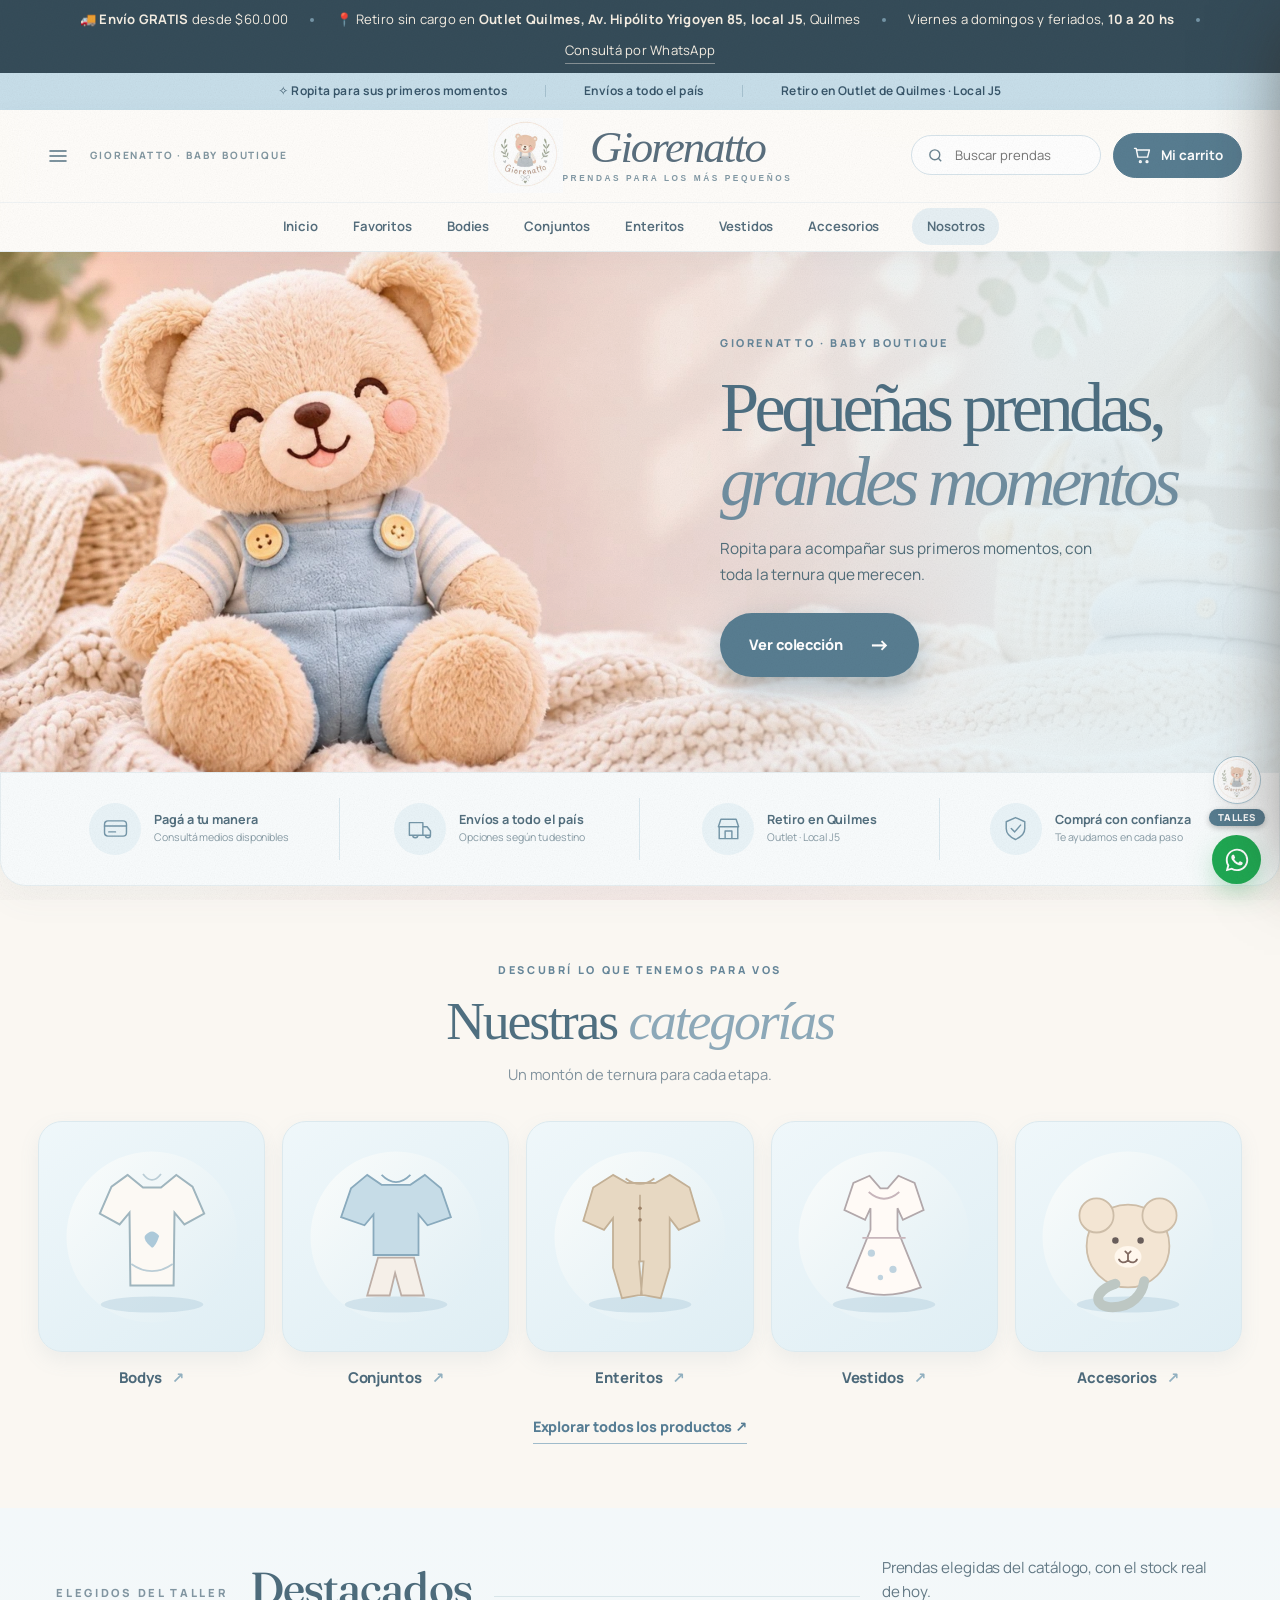
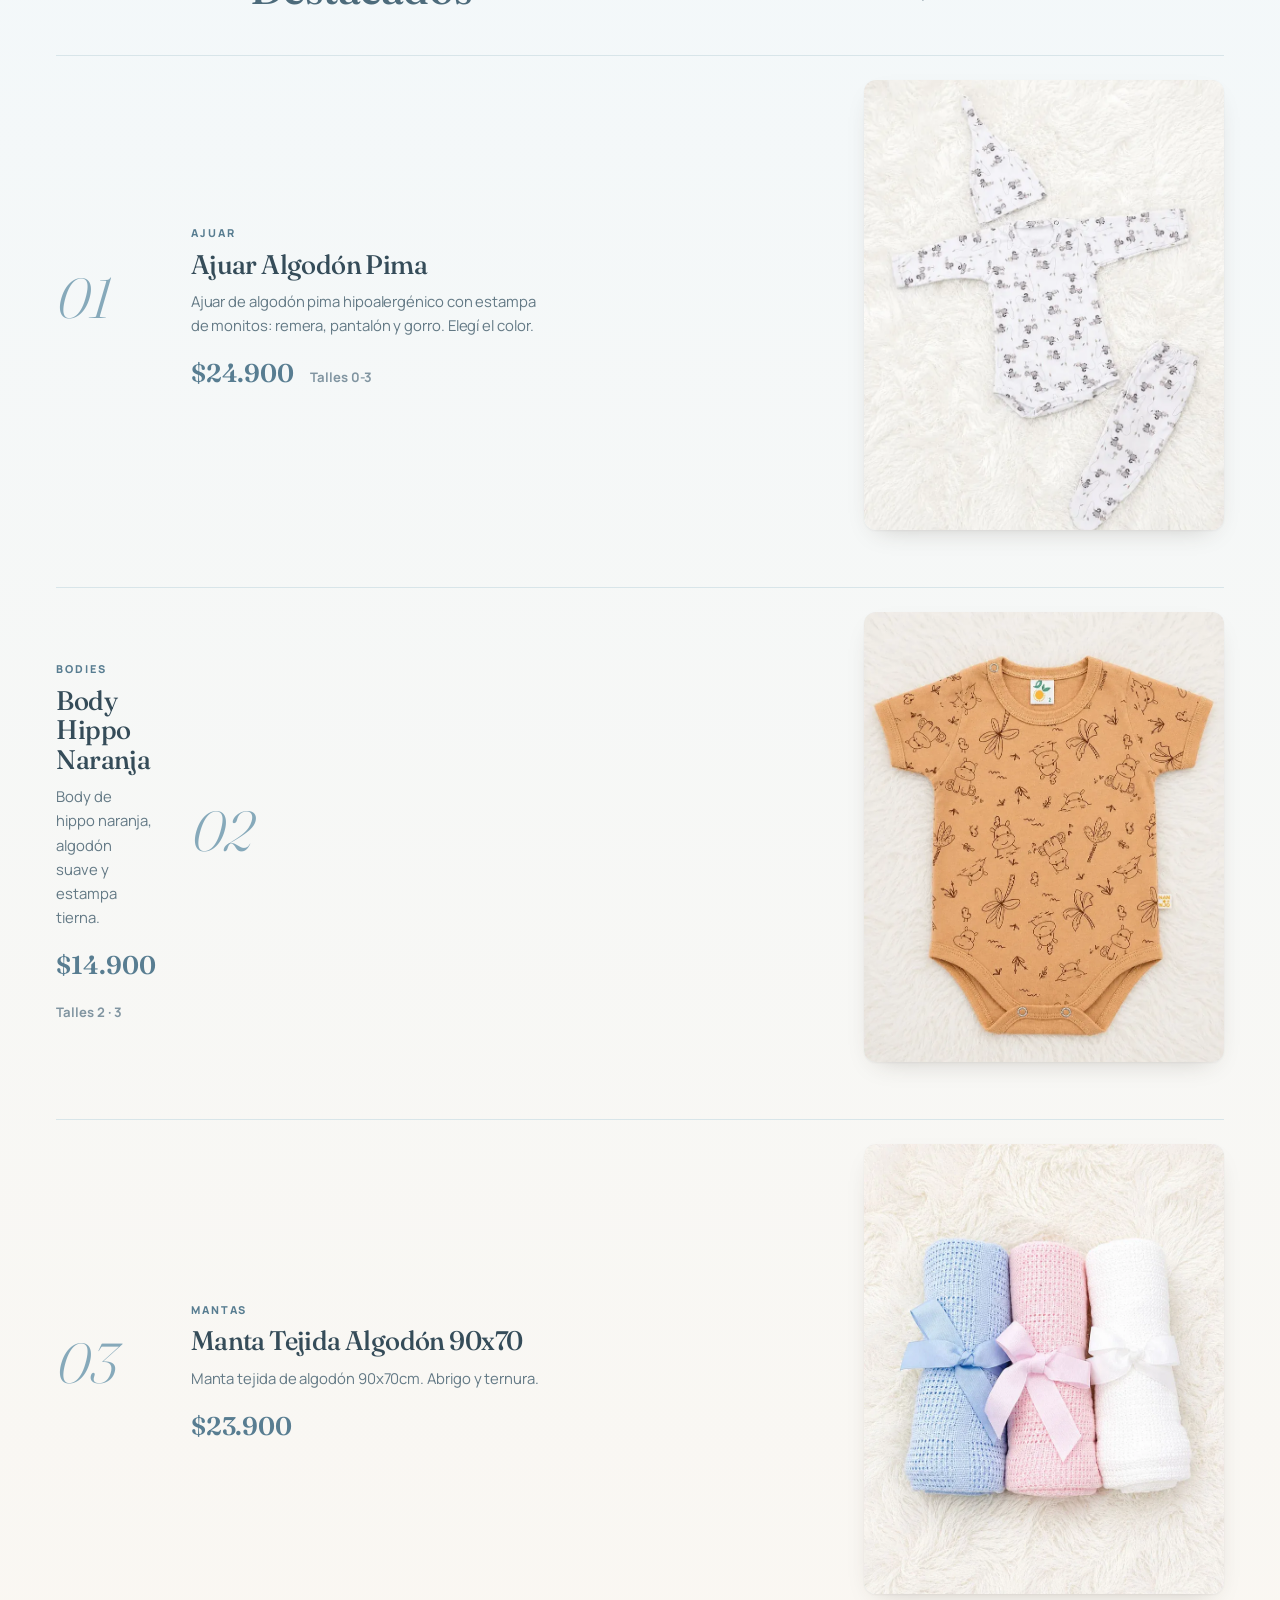
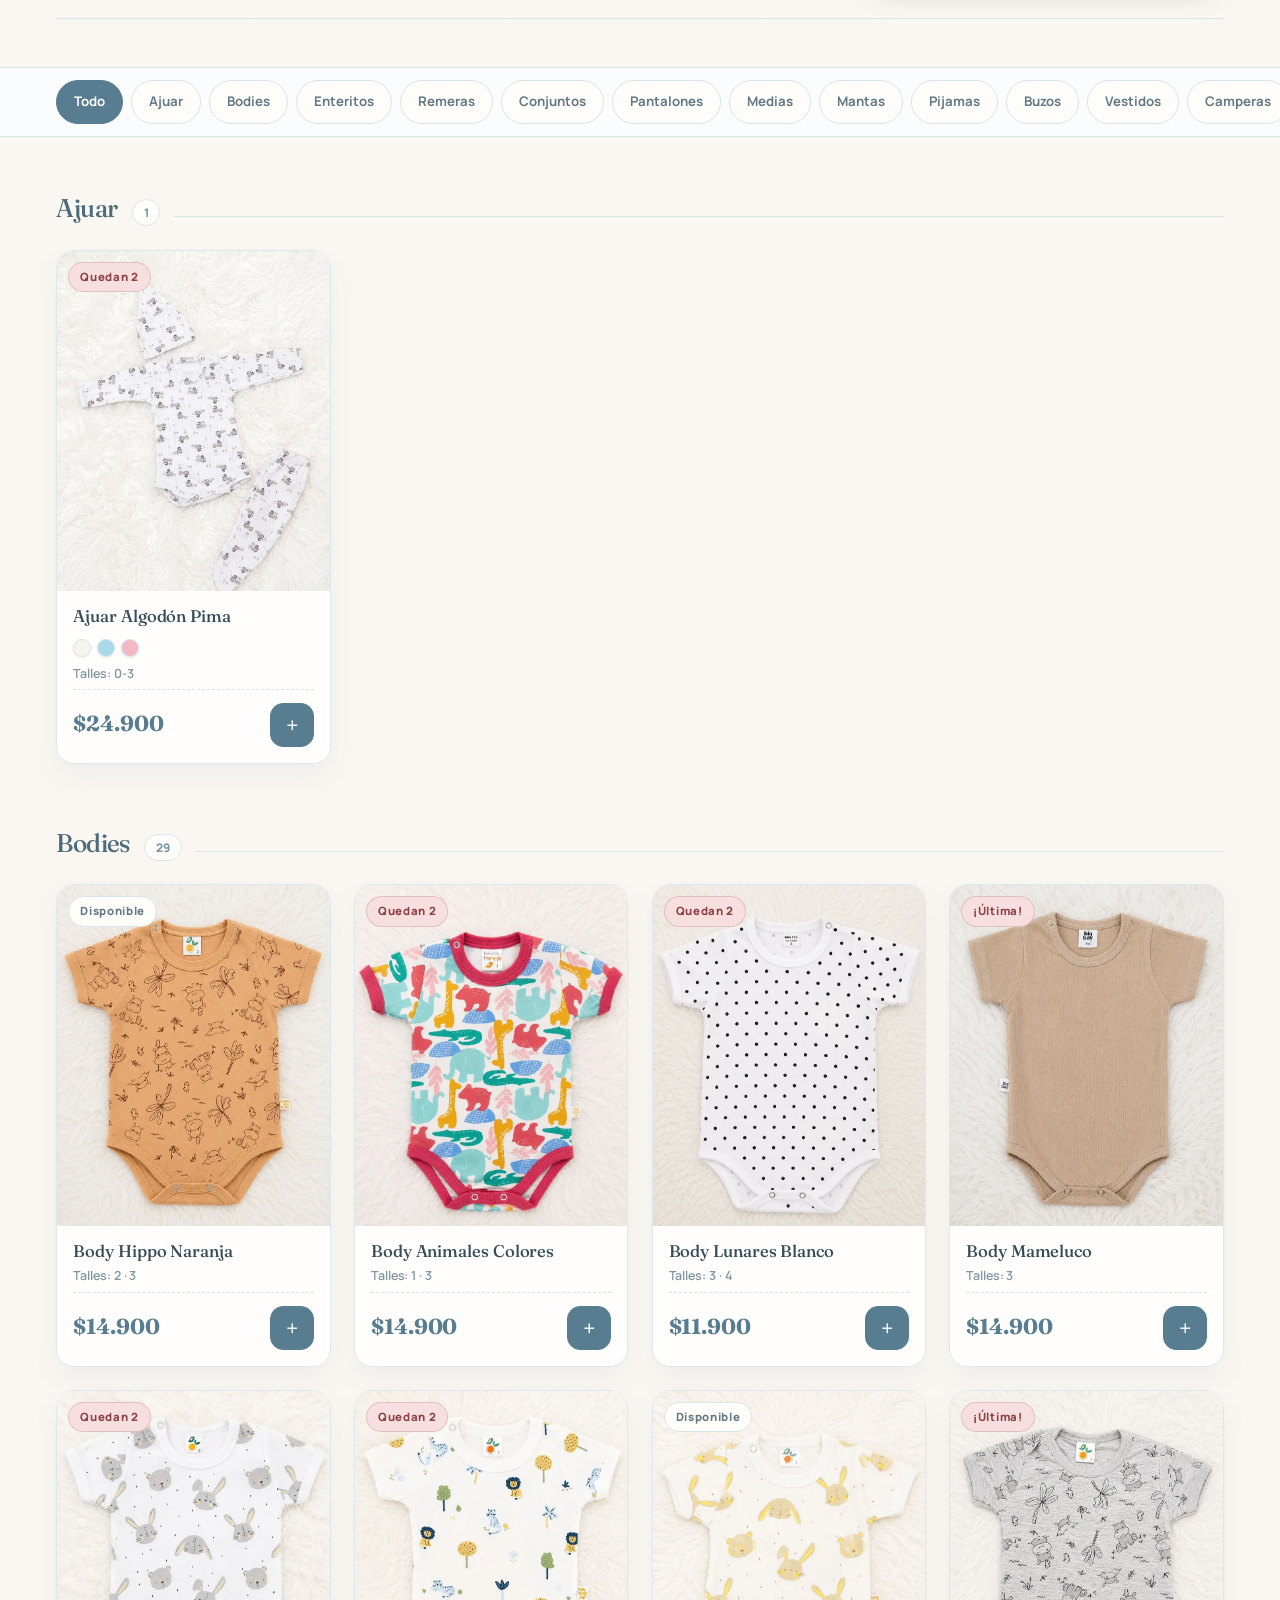
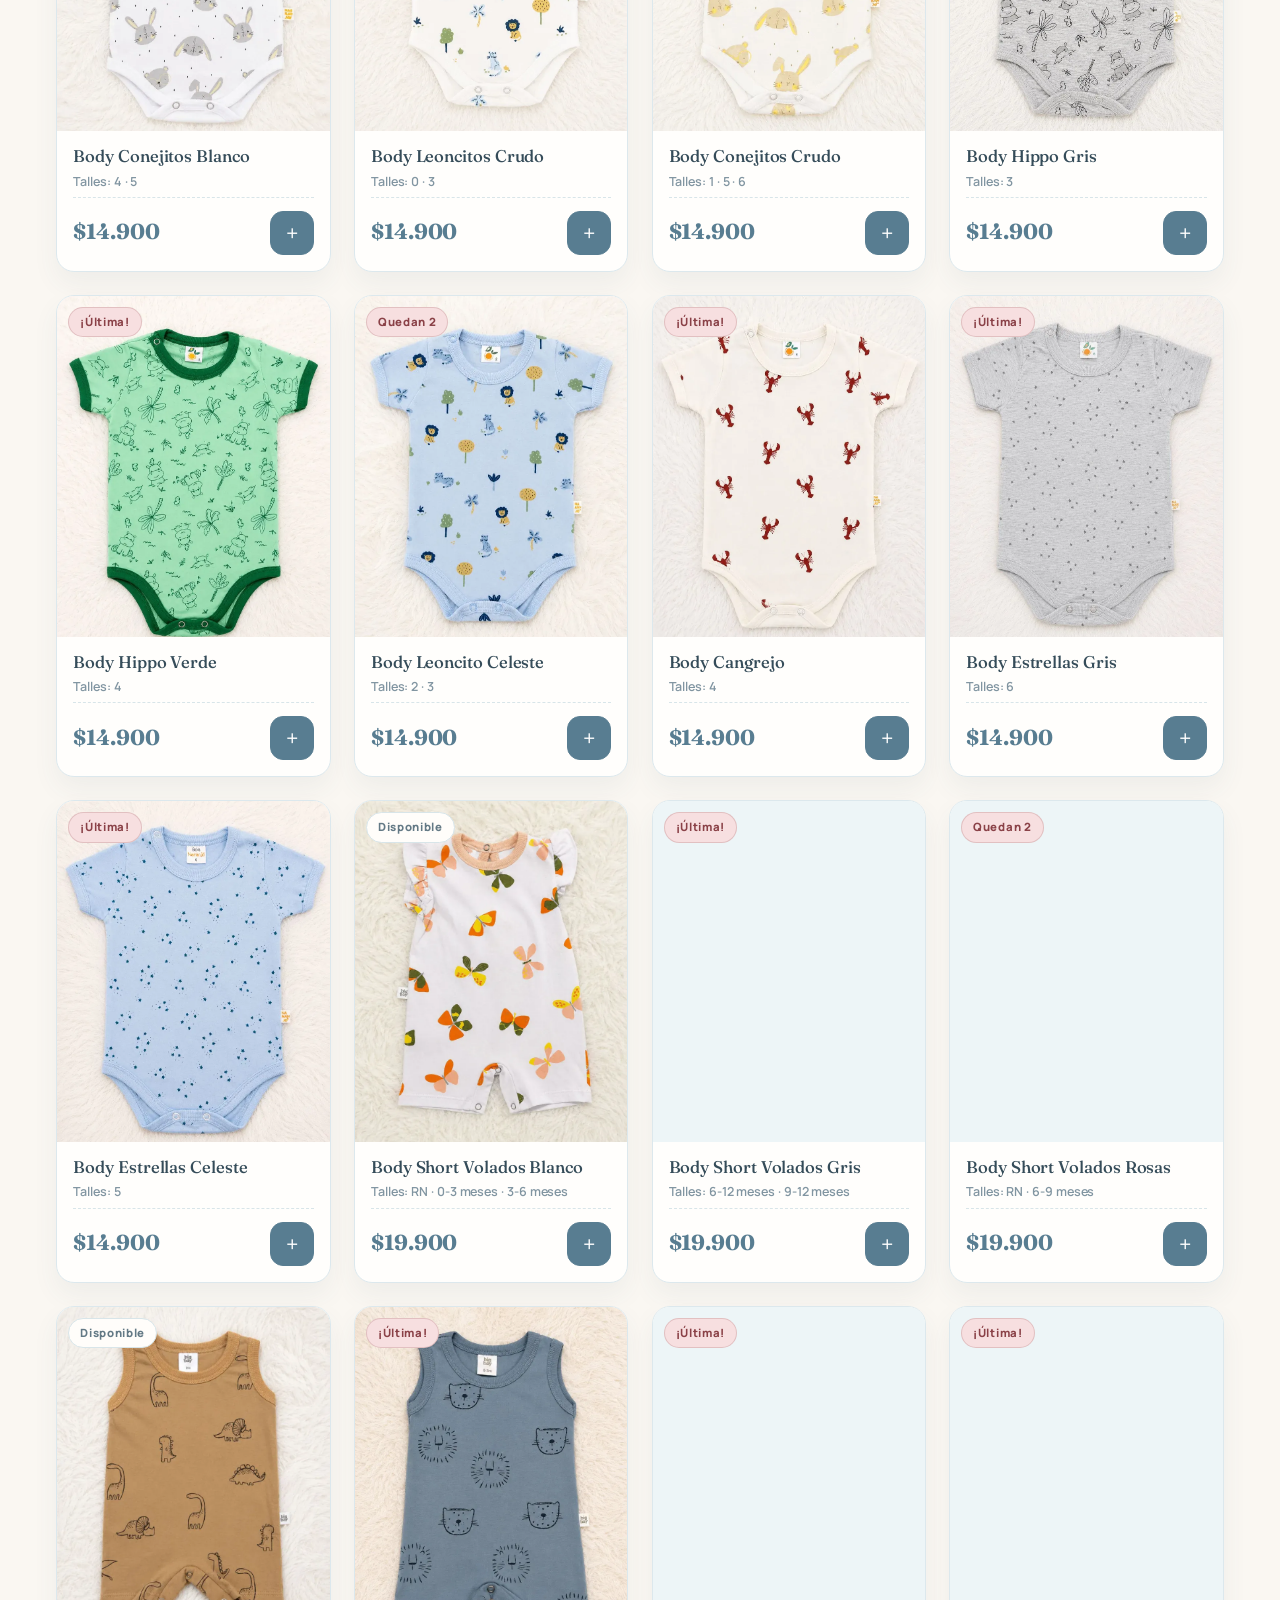
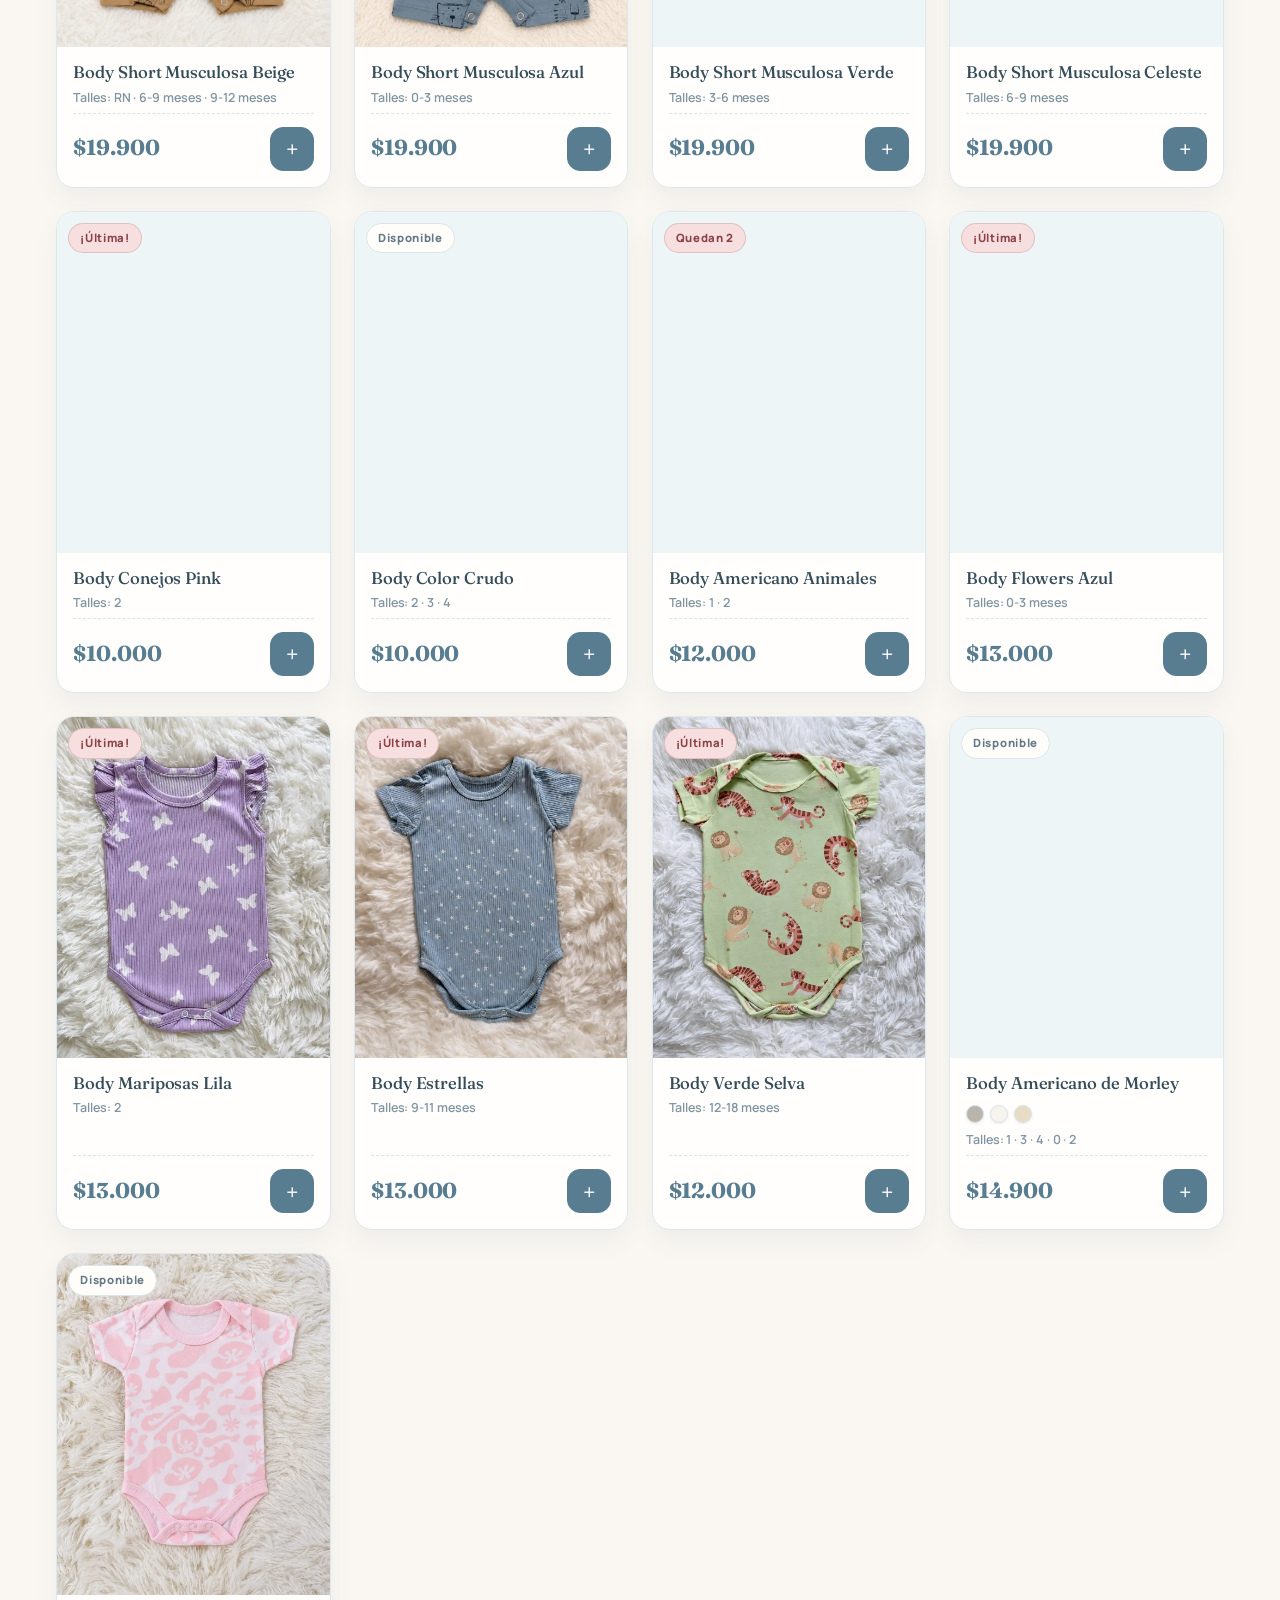
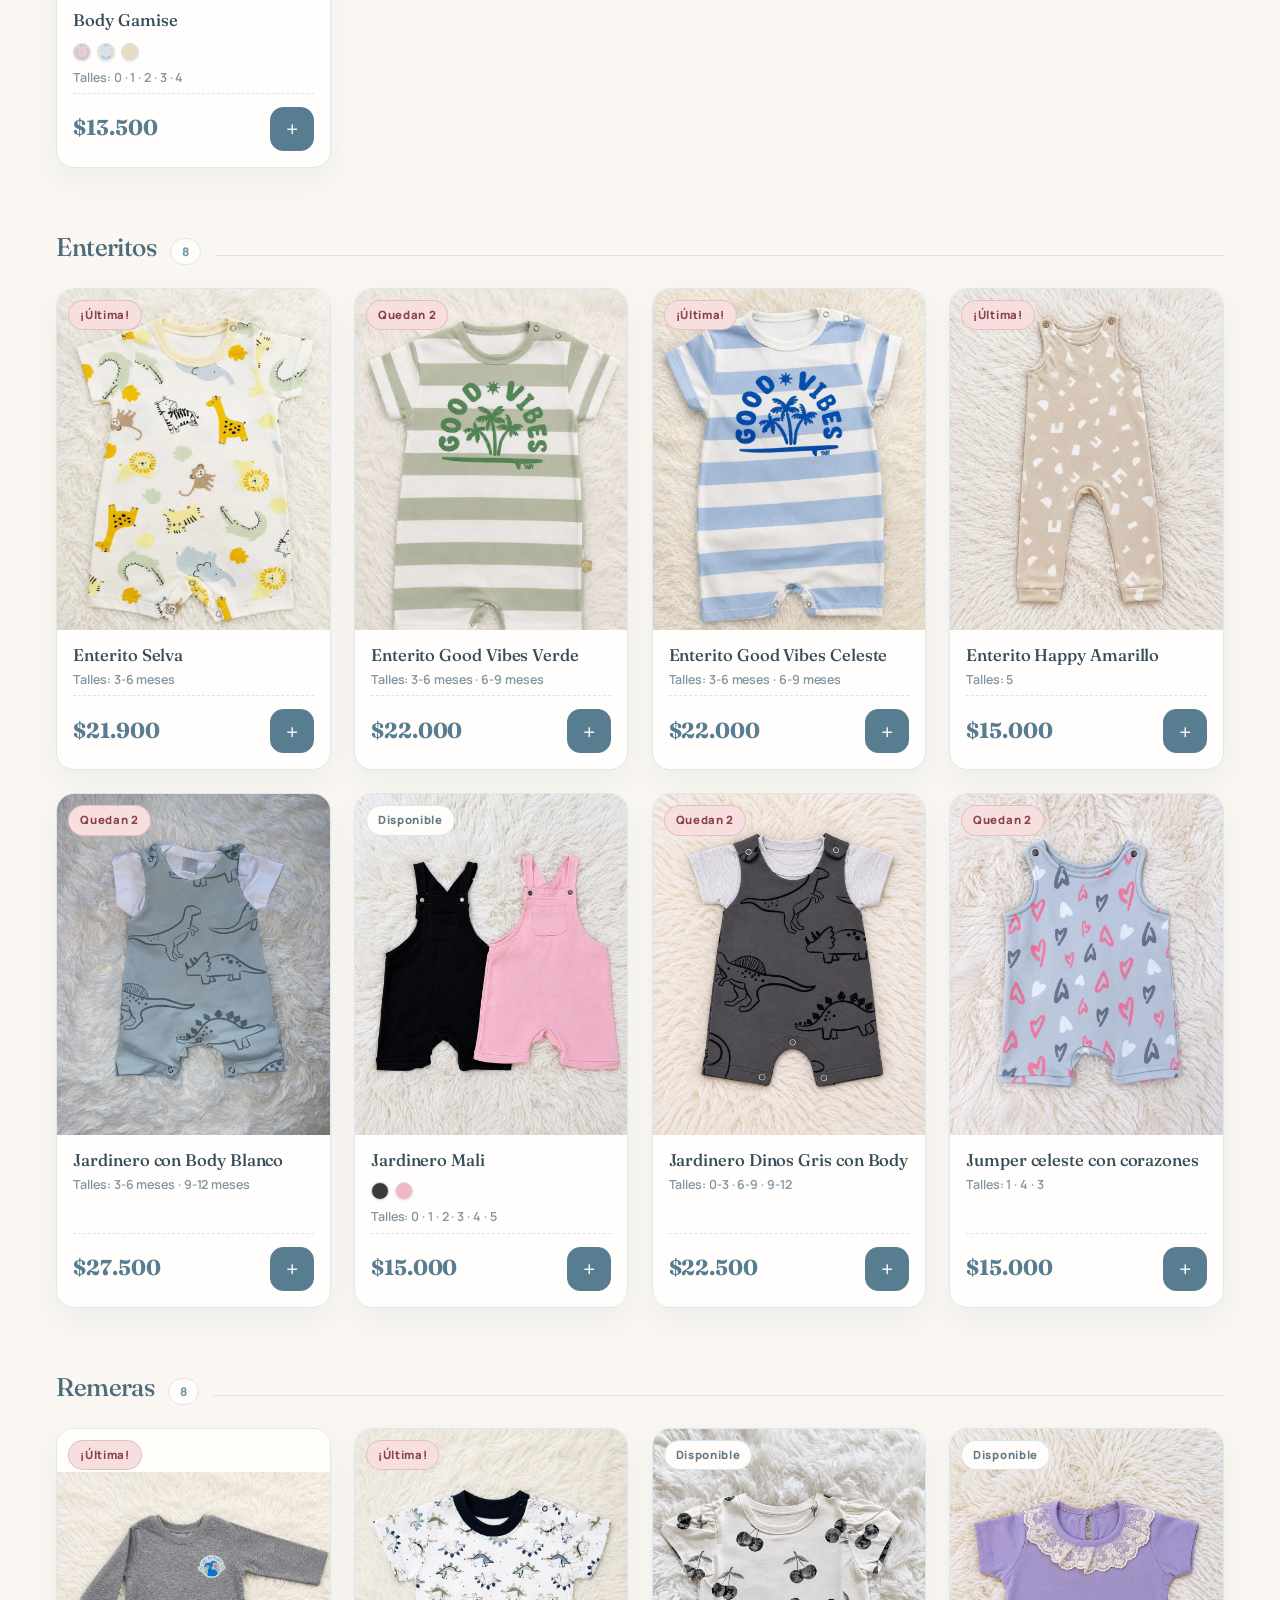
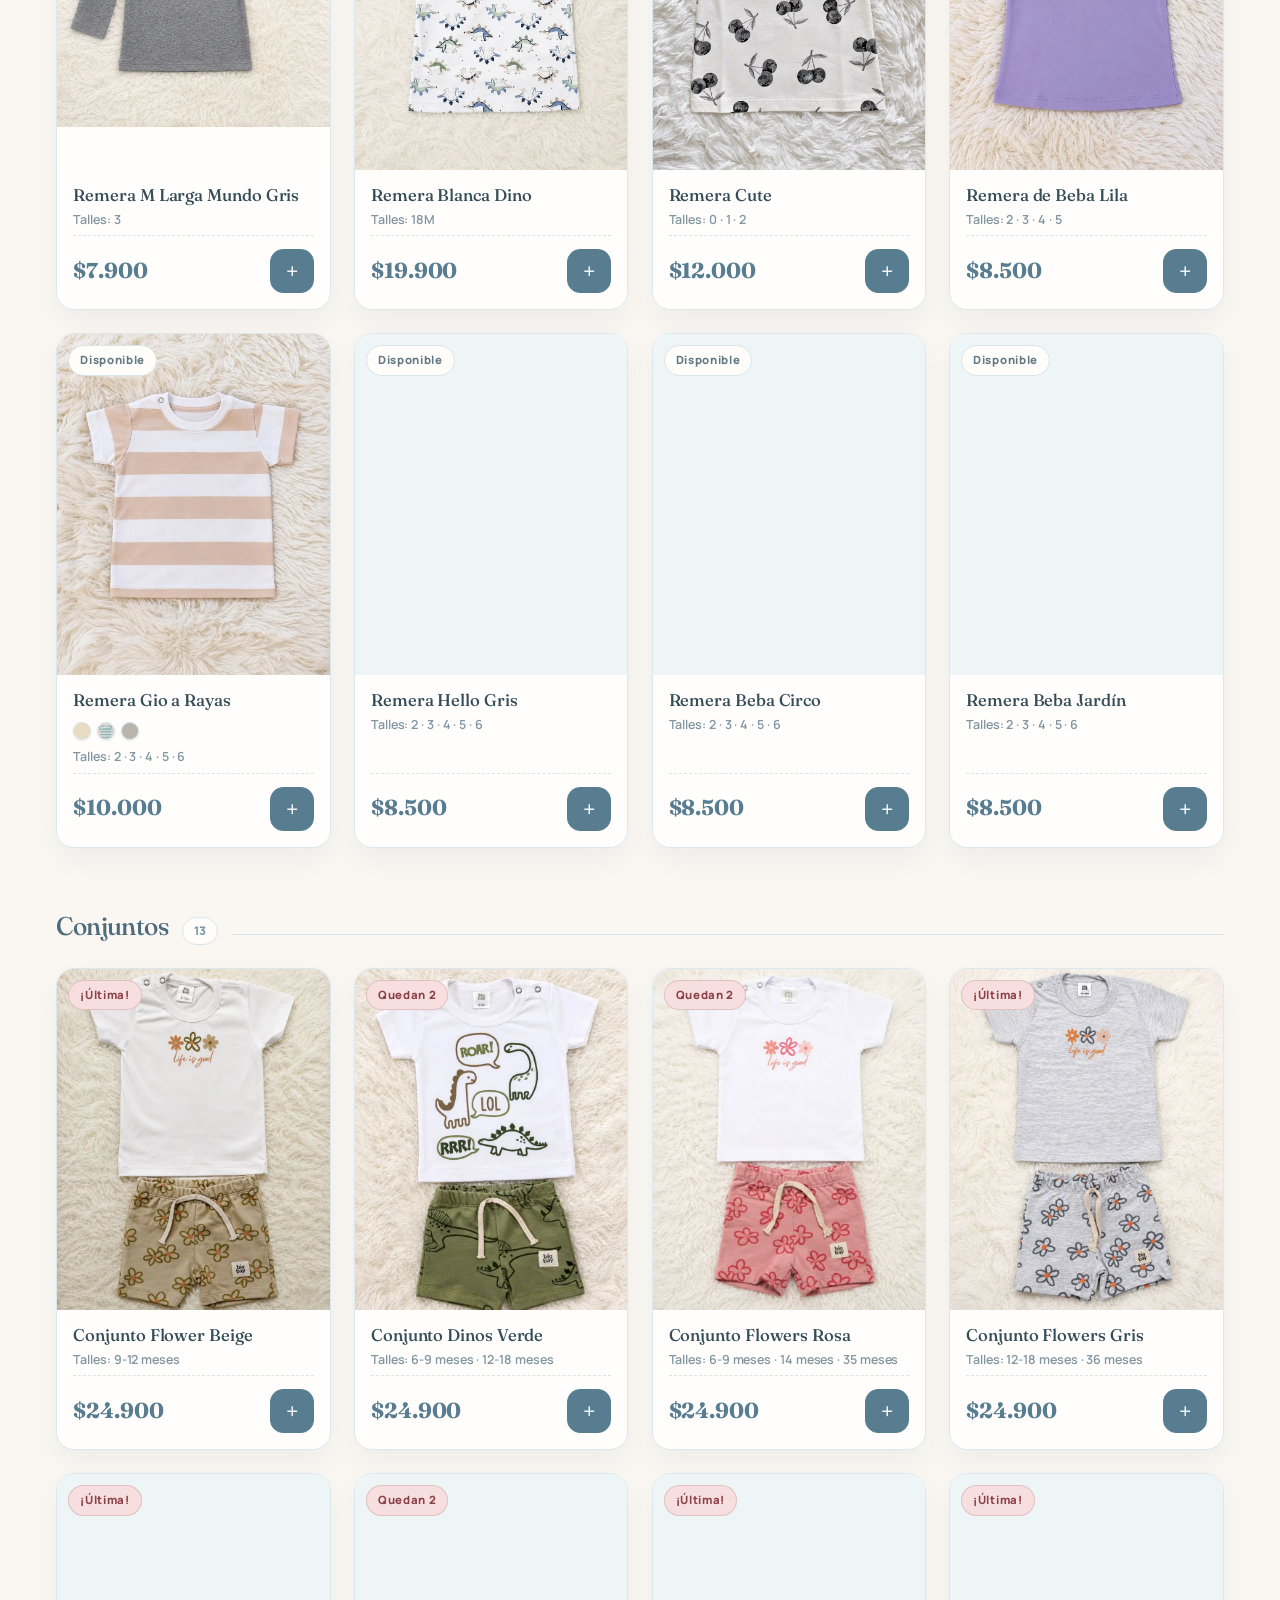
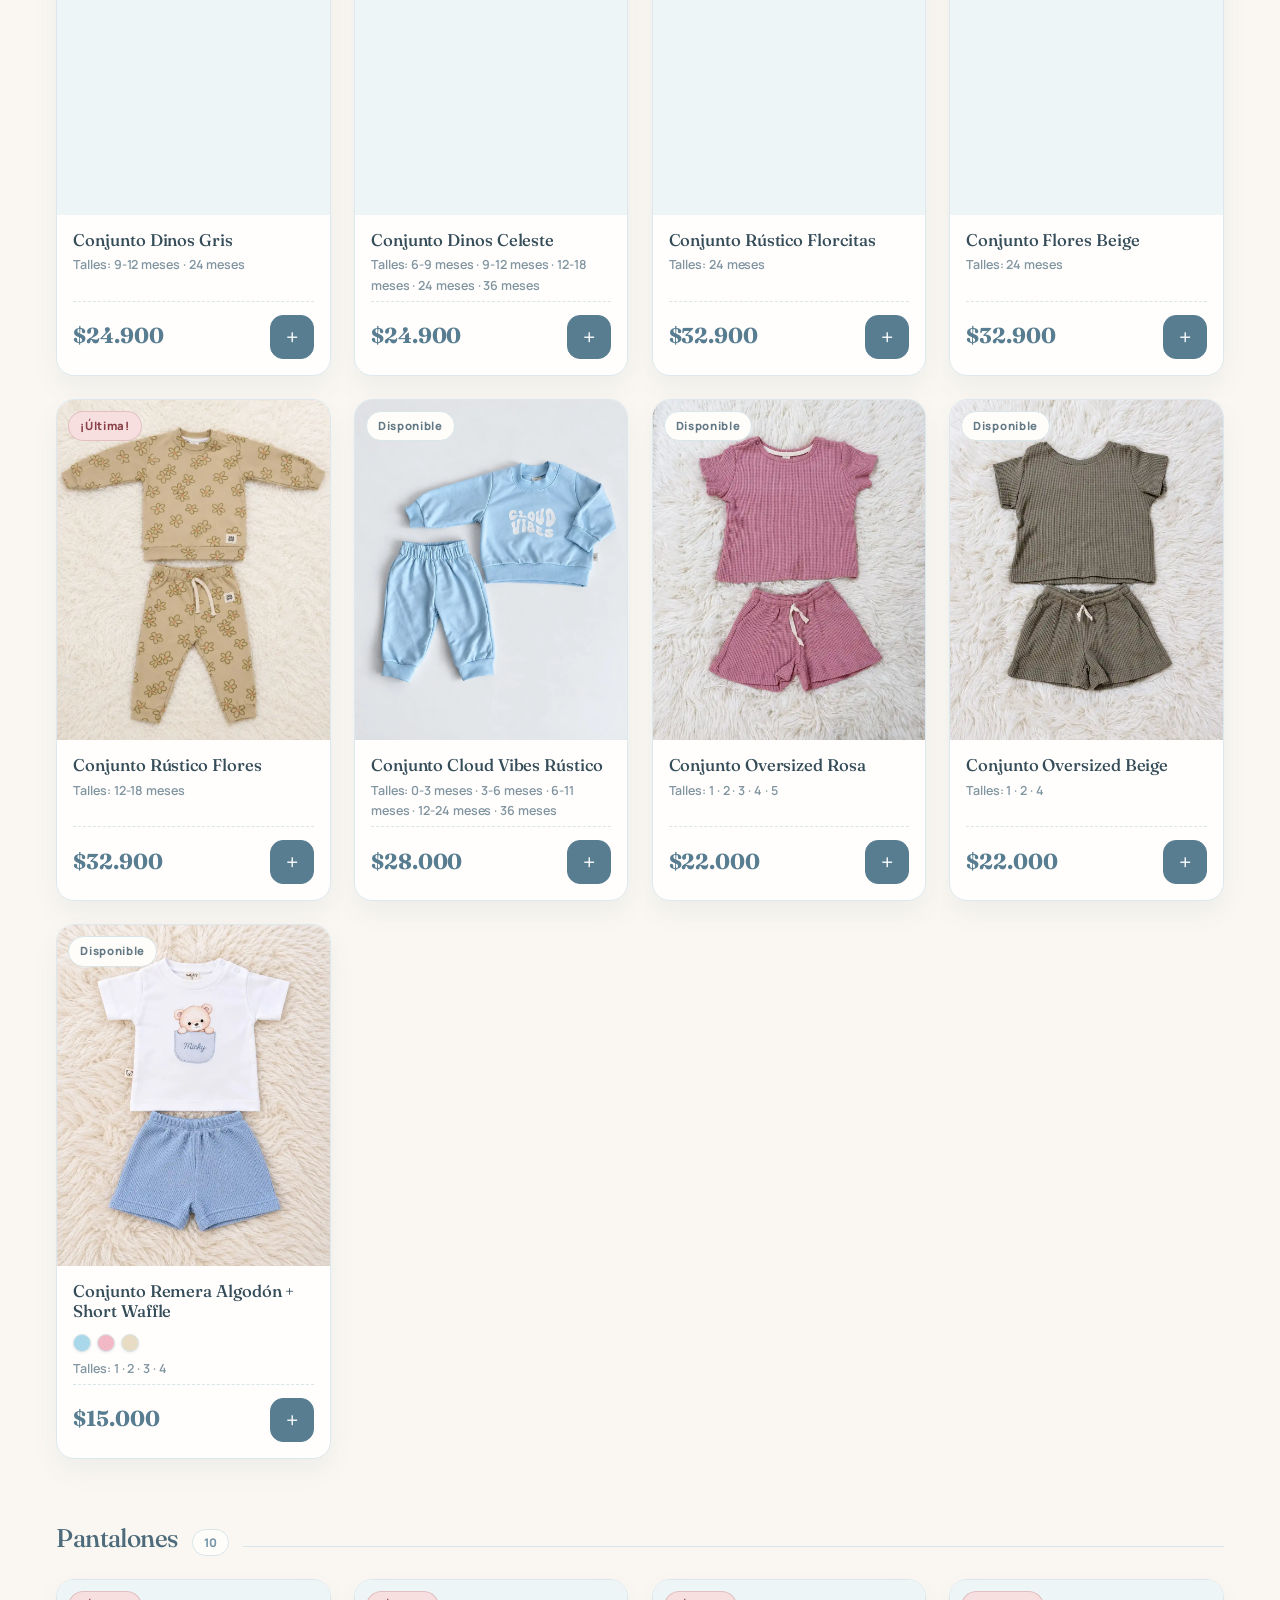
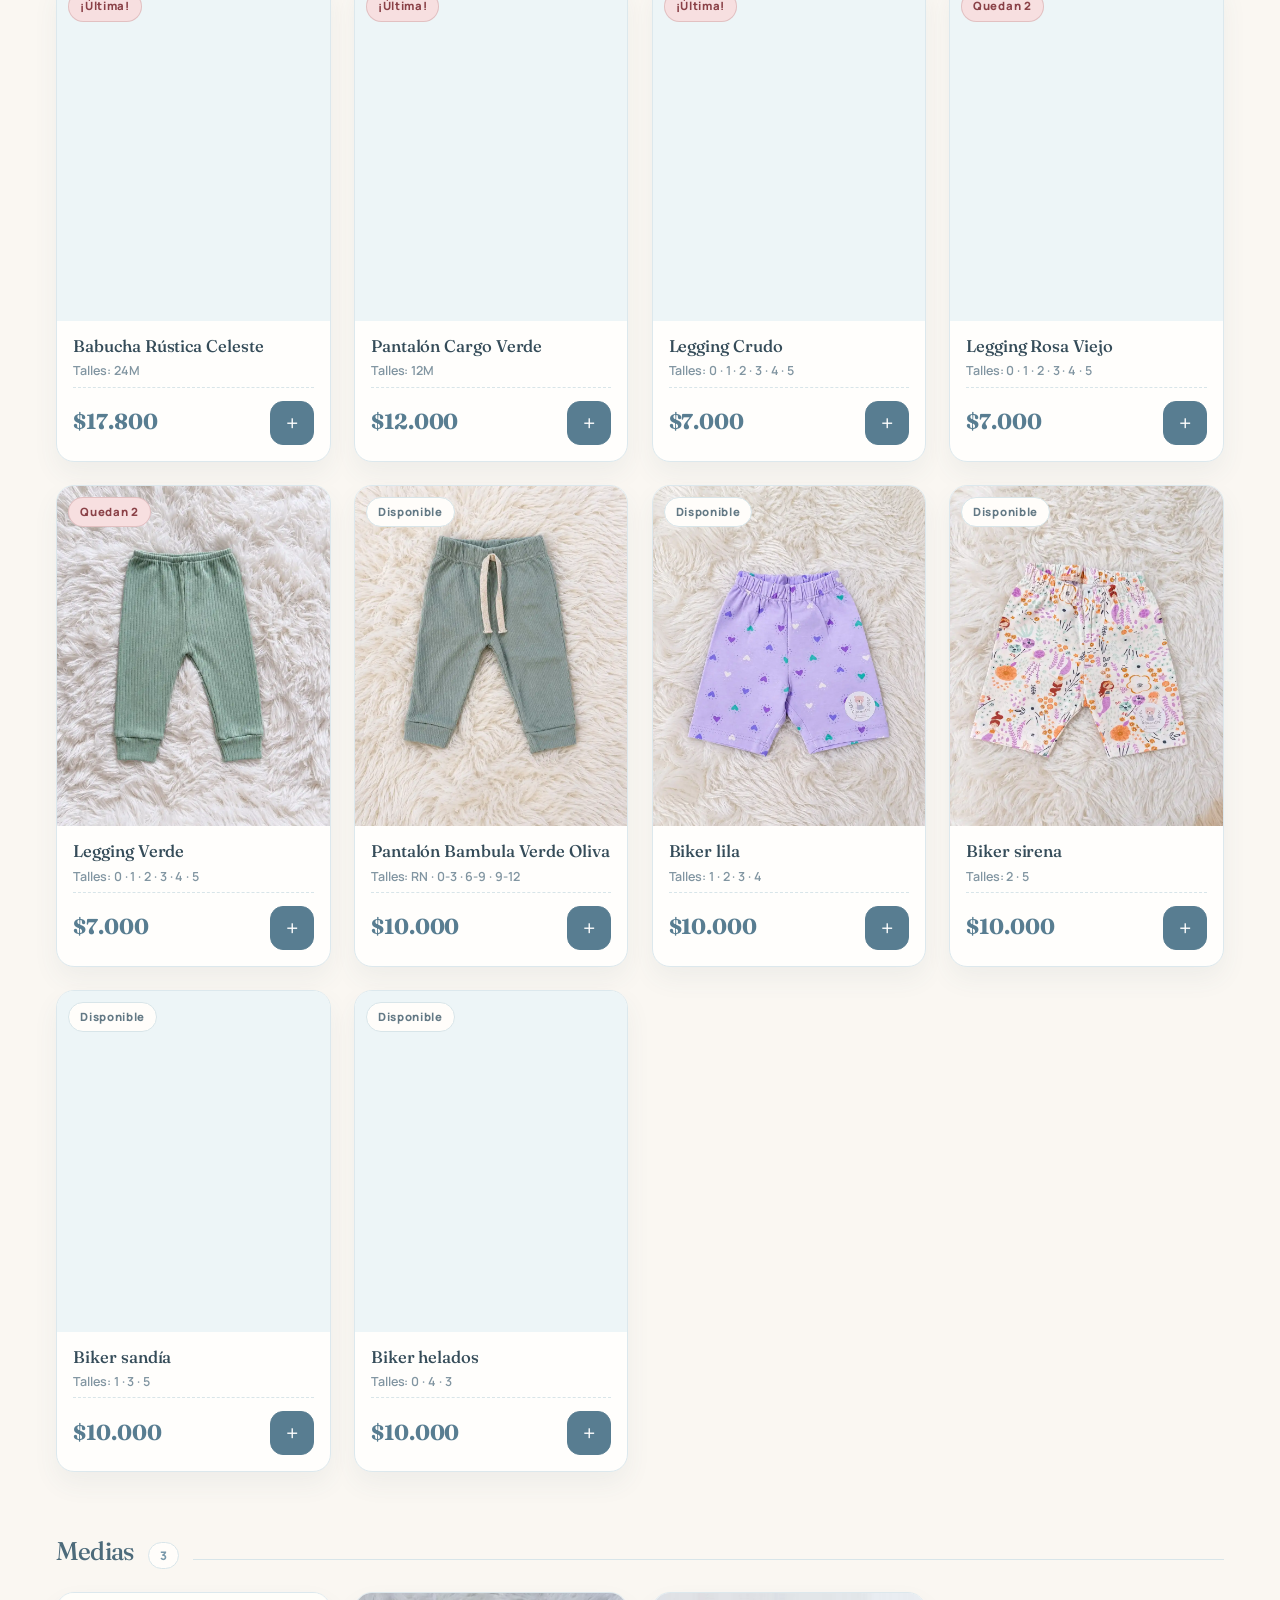
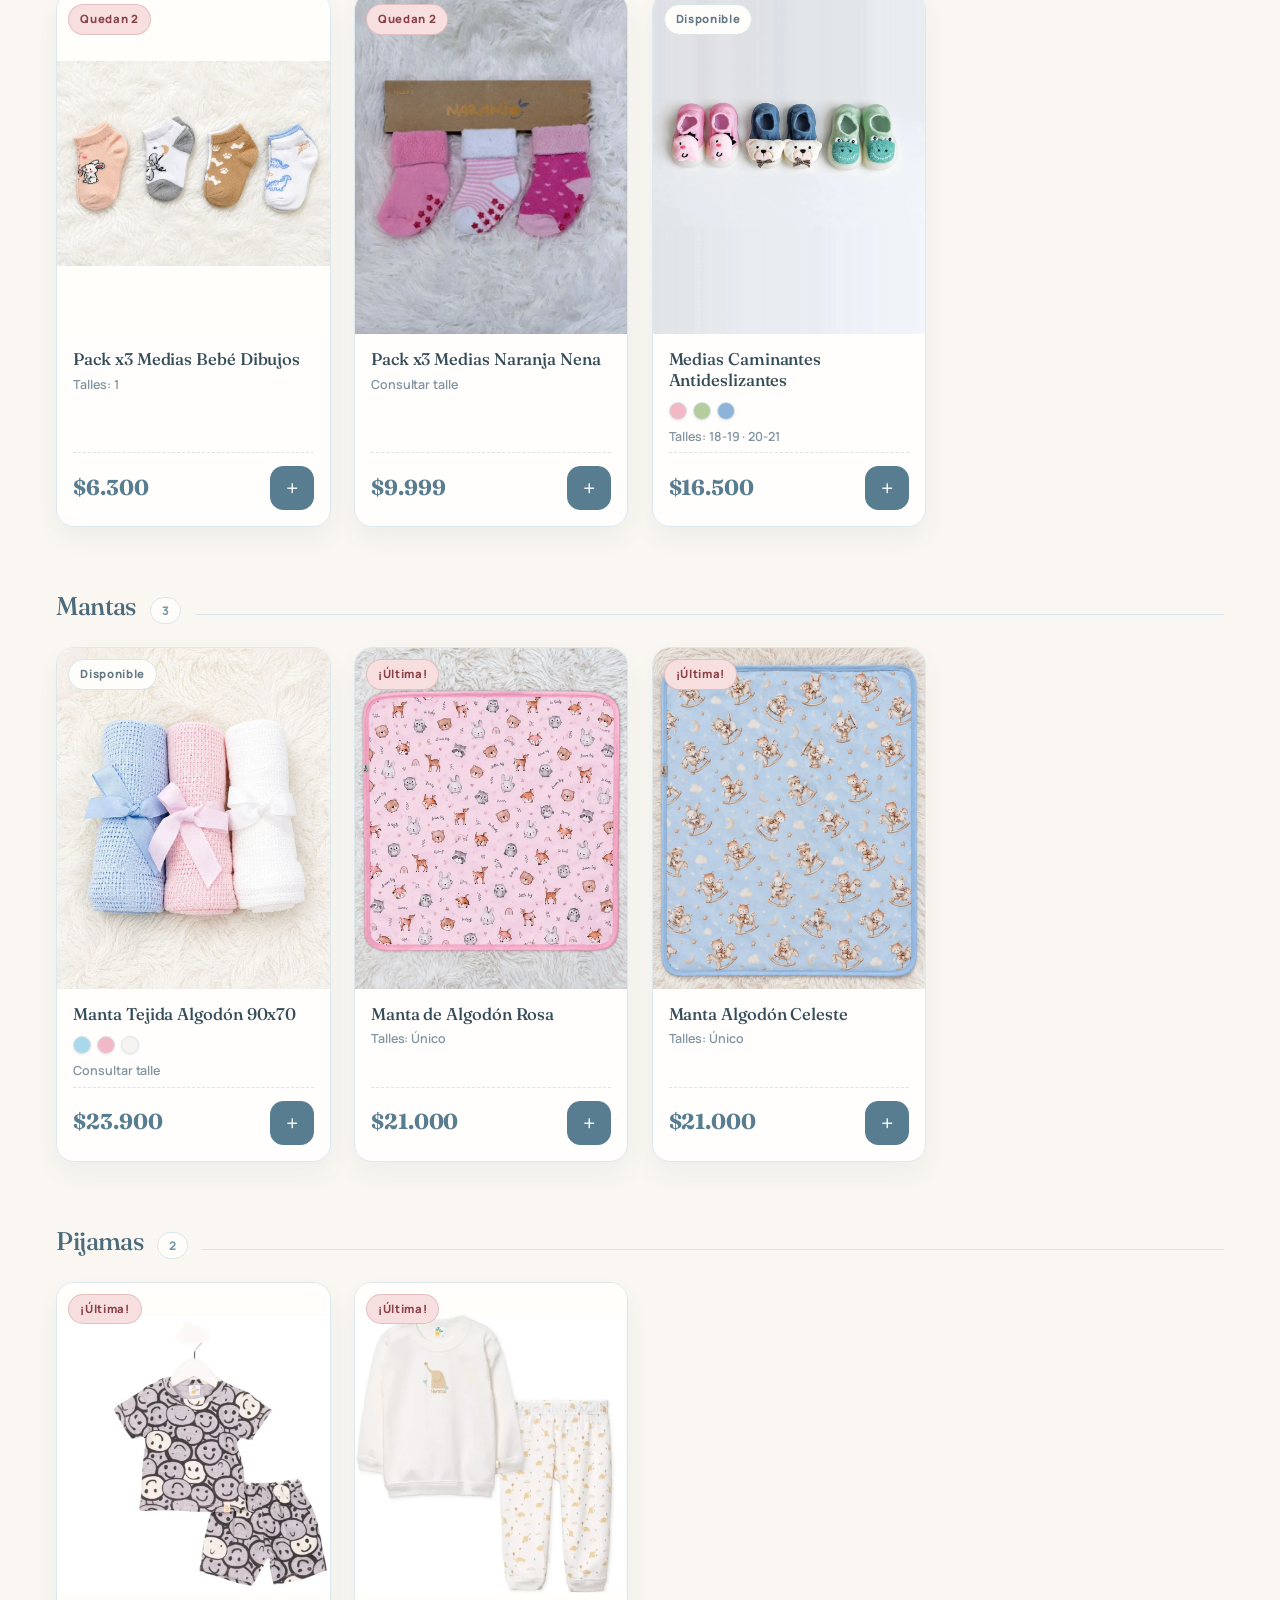
==== commit b0ae5447: "Integrar rediseño Giorenatto 5.0 preservando checkout" ====
--- a/index.html
+++ b/index.html
@@ -710,6 +710,7 @@
 .familia-pie a{font-weight:800;color:var(--oso-deep);text-decoration:none;border-bottom:1.5px solid var(--oso)}
 .familia-pie a:hover{color:var(--tinta)}
 </style>
+<link rel="stylesheet" href="assets/giorenatto5.css">
 </head>
 <body>
 
@@ -732,68 +733,38 @@
 </div>
 
 <!-- ══ encabezado ══ -->
-<header class="encabezado" id="header">
-  <nav class="envoltura nav" aria-label="Navegación principal">
-    <a href="#" class="brand" aria-label="Giorenatto · inicio">
-      <img src="logo.webp" alt="Osito Giorenatto" width="48" height="48" decoding="async">
-      <span class="brand-txt"><span class="nom">Giorenatto</span><span class="sub">Ropa de bebé · Quilmes</span></span>
-    </a>
-    <div class="menu">
-      <a href="#destacados">Destacados</a>
-      <a href="#catalogo">Catálogo</a>
-      <a href="#como">Cómo comprar</a>
-      <a href="nosotros.html">Nosotros</a>
+<div class="gio5-announcement" aria-label="Beneficios de Giorenatto">
+  <div class="gio5-wrap"><span>✧ Ropita para sus primeros momentos</span><span class="gio5-ann-sep"></span><span>Envíos a todo el país</span><span class="gio5-ann-sep"></span><span>Retiro en Outlet de Quilmes · Local J5</span></div>
+</div>
+<header id="header" class="encabezado gio5-header">
+  <div class="gio5-header-main gio5-wrap">
+    <div class="gio5-left"><button type="button" class="gio5-iconbutton gio5-menu-btn" id="gio5-menu-btn" aria-controls="gio5-menu" aria-expanded="false" aria-label="Abrir menú">
+      <svg viewBox="0 0 24 24" aria-hidden="true"><path d="M4 7h16M4 12h16M4 17h16"/></svg></button><span class="gio5-mini">GIORENATTO · BABY BOUTIQUE</span></div>
+    <a class="gio5-logo" href="#arriba" aria-label="Giorenatto · inicio"><img src="logo.webp" alt="Logo original de Giorenatto" width="185" height="76" onload="this.nextElementSibling.hidden=true" onerror="this.remove()"><span class="gio5-wordmark">Giorenatto<span class="gio5-logoline">PRENDAS PARA LOS MÁS PEQUEÑOS</span></span></a>
+    <div class="gio5-right"><label class="gio5-search" aria-label="Buscar productos"><svg viewBox="0 0 24 24" aria-hidden="true"><circle cx="11" cy="11" r="7"/><path d="m20 20-4-4"/></svg><input type="search" id="search" autocomplete="off" placeholder="Buscar prendas" oninput="onSearch()"></label>
+      <button type="button" class="gio5-iconbutton gio5-search-btn" id="gio5-search-btn" aria-label="Buscar"><svg viewBox="0 0 24 24" aria-hidden="true"><circle cx="11" cy="11" r="7"/><path d="m20 20-4-4"/></svg></button>
+      <button type="button" class="gio5-cart cart-btn" onclick="abrirCarrito()" aria-haspopup="dialog" aria-label="Abrir carrito"><svg viewBox="0 0 24 24" aria-hidden="true"><path d="M3 4h2l2.1 10.5h11.6l2.2-8.5H6"/><circle cx="10" cy="20" r="1.1"/><circle cx="18" cy="20" r="1.1"/></svg><span>Mi carrito</span><span class="cart-count" id="cartCount" style="display:none">0</span><span class="cart-cupon" id="cartCupon" hidden>Descuento</span></button>
     </div>
-    <div class="acciones">
-      <div class="search">
-        <svg width="15" height="15" viewBox="0 0 24 24" fill="none" stroke="currentColor" stroke-width="2.2" aria-hidden="true"><circle cx="11" cy="11" r="7"/><path d="m20 20-3.2-3.2"/></svg>
-        <label class="solo-lectores" for="search">Buscar prendas</label>
-        <input id="search" type="search" placeholder="Buscar prendas…" autocomplete="off" oninput="onSearch()">
-      </div>
-      <a class="ig-btn" href="https://www.instagram.com/giorenatto" target="_blank" rel="noopener" title="Seguinos en Instagram @giorenatto" aria-label="Seguinos en Instagram @giorenatto">
-        <svg viewBox="0 0 24 24" width="22" height="22" fill="currentColor" aria-hidden="true"><path d="M12 2.16c3.2 0 3.58.01 4.85.07 1.17.05 1.8.25 2.23.41.56.22.96.48 1.38.9.42.42.68.82.9 1.38.16.42.36 1.06.41 2.23.06 1.27.07 1.65.07 4.85s-.01 3.58-.07 4.85c-.05 1.17-.25 1.8-.41 2.23-.22.56-.48.96-.9 1.38-.42.42-.82.68-1.38.9-.42.16-1.06.36-2.23.41-1.27.06-1.65.07-4.85.07s-3.58-.01-4.85-.07c-1.17-.05-1.8-.25-2.23-.41-.56-.22-.96-.48-1.38-.9-.42-.42-.68-.82-.9-1.38-.16-.42-.36-1.06-.41-2.23-.06-1.27-.07-1.65-.07-4.85s.01-3.58.07-4.85c.05-1.17.25-1.8.41-2.23.22-.56.48-.96.9-1.38.42-.42.82-.68 1.38-.9.42-.16 1.06-.36 2.23-.41 1.27-.06 1.65-.07 4.85-.07M12 0C8.74 0 8.33.01 7.05.07c-1.28.06-2.15.26-2.91.56-.79.31-1.46.72-2.13 1.38C1.35 2.68.94 3.35.63 4.14c-.3.76-.5 1.63-.56 2.91C.01 8.33 0 8.74 0 12s.01 3.67.07 4.95c.06 1.28.26 2.15.56 2.91.31.79.72 1.46 1.38 2.13.67.66 1.34 1.07 2.13 1.38.76.3 1.63.5 2.91.56C8.33 23.99 8.74 24 12 24s3.67-.01 4.95-.07c1.28-.06 2.15-.26 2.91-.56.79-.31 1.46-.72 2.13-1.38.66-.67 1.07-1.34 1.38-2.13.3-.76.5-1.63.56-2.91.06-1.28.07-1.69.07-4.95s-.01-3.67-.07-4.95c-.06-1.28-.26-2.15-.56-2.91-.31-.79-.72-1.46-1.38-2.13C21.32 1.35 20.65.94 19.86.63c-.76-.3-1.63-.5-2.91-.56C15.67.01 15.26 0 12 0Zm0 5.84A6.16 6.16 0 1 0 18.16 12 6.16 6.16 0 0 0 12 5.84Zm0 10.16A4 4 0 1 1 16 12a4 4 0 0 1-4 4Zm6.4-11.85a1.44 1.44 0 1 0 1.44 1.44 1.44 1.44 0 0 0-1.44-1.44Z"/></svg>
-      </a>
-      <button class="cart-btn ios-press" onclick="abrirCarrito()" aria-haspopup="dialog"><span class="txt">Carrito</span><span class="cart-count" id="cartCount" style="display:none">0</span><span class="cart-cupon" id="cartCupon" hidden>−10%</span></button>
-    </div>
-  </nav>
+  </div>
+  <nav class="gio5-menu" id="gio5-menu" aria-label="Navegación principal"><a href="#arriba">Inicio</a><a href="#destacados">Favoritos</a><a href="#catalogo" onclick="gio5Filtrar('Bodies')">Bodies</a><a href="#catalogo" onclick="gio5Filtrar('Conjuntos')">Conjuntos</a><a href="#catalogo" onclick="gio5Filtrar('Enteritos')">Enteritos</a><a href="#catalogo" onclick="gio5Filtrar('Vestidos')">Vestidos</a><a href="#catalogo" onclick="gio5Filtrar('Accesorios')">Accesorios</a><a href="nosotros.html">Nosotros</a></nav>
 </header>
-
 <main id="arriba">
 <!-- ══ hero ══ -->
-<section class="hero envoltura">
-  <div class="grilla">
-    <div class="hero-txt">
-      <p class="sello-1">Hecho con amor en Quilmes</p>
-      <h1>Lo más tierno para<br>los <span class="sub-oso">más chiquitos</span></h1>
-      <p class="bajada">Bodies, buzos y prendas suaves pensadas para acompañar cada momento del bebé. Elegí lo que te guste y armá tu pedido en minutos.</p>
-      <div class="acciones-hero">
-        <a href="#catalogo" class="btn-primario ios-press">Descubrir el catálogo <span class="flecha" aria-hidden="true">→</span></a>
-        <a href="#como" class="btn-texto">Cómo comprar</a>
-      </div>
-      <nav class="atajos-categorias" aria-label="Explorar categorías">
-        <span class="atajos-etiqueta">Explorá por categoría</span>
-        <div id="atajosCategorias" class="atajos-lista"></div>
-      </nav>
-      <div class="datos-local">
-        <div class="dato"><b>Algodón</b>suave y premium</div>
-        <div class="dato"><b>Envíos</b>a todo el país</div>
-        <div class="dato"><b>Cambios</b>hasta 15 días</div>
-      </div>
-    </div>
-    <div class="hero-visual">
-      <div class="arco">
-        <img src="assets/products/ajuar-pima-celeste.webp" alt="Ajuar de algodón pima celeste con estampa de monitos: remera, pantalón y gorro" width="800" height="1000" fetchpriority="high" decoding="async">
-      </div>
-      <div class="medallon" aria-hidden="true"><span><i class="osito">🧸</i>Piel<br>sensible</span></div>
-      <div class="etiqueta-flotante" id="heroEtq">
-        <p class="cat" id="heroEtqCat">Ajuar</p>
-        <p class="nom" id="heroEtqNom">Ajuar Algodón Pima</p>
-        <p class="pre" id="heroEtqPre"></p>
-      </div>
-    </div>
-  </div>
+<section class="gio5-hero" aria-labelledby="gio5-hero-title"><img class="gio5-hero-img" src="assets/hero-osito-celeste.webp" width="1536" height="660" alt="Osito beige vestido con jardinero celeste pastel" fetchpriority="high" decoding="async"><div class="gio5-hero-overlay" aria-hidden="true"></div><div class="gio5-hero-content"><p class="gio5-eyebrow">GIORENATTO · BABY BOUTIQUE</p><h1 id="gio5-hero-title">Pequeñas prendas, <em>grandes momentos</em></h1><p>Ropita para acompañar sus primeros momentos, con toda la ternura que merecen.</p><a href="#catalogo" class="gio5-primary">Ver colección <span aria-hidden="true">→</span></a></div></section><section class="gio5-benefits gio5-wrap" aria-label="Por qué comprar en Giorenatto">
+  <article><span class="gio5-bicon"><svg viewBox="0 0 32 32" aria-hidden="true"><rect x="3" y="7" width="26" height="18" rx="4"/><path d="M3 13h26M8 20h8"/></svg></span><div><strong>Pagá a tu manera</strong><small>Consultá medios disponibles</small></div></article>
+  <article><span class="gio5-bicon"><svg viewBox="0 0 32 32" aria-hidden="true"><path d="M4 9h16v15H4zM20 14h5l4 5v5h-9M8 24a3 3 0 1 0 6 0m9 0a3 3 0 1 0 6 0"/></svg></span><div><strong>Envíos a todo el país</strong><small>Opciones según tu destino</small></div></article>
+  <article><span class="gio5-bicon"><svg viewBox="0 0 32 32" aria-hidden="true"><path d="M5 14h22v14H5zM4 14l3-9h18l3 9M12 28V19h8v9"/></svg></span><div><strong>Retiro en Quilmes</strong><small>Outlet · Local J5</small></div></article>
+  <article><span class="gio5-bicon"><svg viewBox="0 0 32 32" aria-hidden="true"><path d="M16 3 27 8v8c0 6-4 10-11 13C9 26 5 22 5 16V8zM11 16l4 4 7-8"/></svg></span><div><strong>Comprá con confianza</strong><small>Te ayudamos en cada paso</small></div></article>
 </section>
-
+<section class="gio5-categories gio5-wrap" id="gio5-categories" aria-labelledby="gio5-categories-title">
+  <div class="gio5-heading"><span class="gio5-eyebrow">DESCUBRÍ LO QUE TENEMOS PARA VOS</span><h2 id="gio5-categories-title">Nuestras <em>categorías</em></h2><p>Un montón de ternura para cada etapa.</p></div>
+  <div class="gio5-categories-grid"><a class="gio5-cat" href="#catalogo" onclick="gio5Filtrar('Bodies')" aria-label="Explorar Bodys"><span class="gio5-cat-picture"><img src="assets/body.svg" alt="Ilustración de bodys" width="190" height="180" loading="lazy"></span><span class="gio5-cat-label">Bodys <span aria-hidden="true">↗</span></span></a>
+<a class="gio5-cat" href="#catalogo" onclick="gio5Filtrar('Conjuntos')" aria-label="Explorar Conjuntos"><span class="gio5-cat-picture"><img src="assets/conjunto.svg" alt="Ilustración de conjuntos" width="190" height="180" loading="lazy"></span><span class="gio5-cat-label">Conjuntos <span aria-hidden="true">↗</span></span></a>
+<a class="gio5-cat" href="#catalogo" onclick="gio5Filtrar('Enteritos')" aria-label="Explorar Enteritos"><span class="gio5-cat-picture"><img src="assets/enterito.svg" alt="Ilustración de enteritos" width="190" height="180" loading="lazy"></span><span class="gio5-cat-label">Enteritos <span aria-hidden="true">↗</span></span></a>
+<a class="gio5-cat" href="#catalogo" onclick="gio5Filtrar('Vestidos')" aria-label="Explorar Vestidos"><span class="gio5-cat-picture"><img src="assets/vestido.svg" alt="Ilustración de vestidos" width="190" height="180" loading="lazy"></span><span class="gio5-cat-label">Vestidos <span aria-hidden="true">↗</span></span></a>
+<a class="gio5-cat" href="#catalogo" onclick="gio5Filtrar('Accesorios')" aria-label="Explorar Accesorios"><span class="gio5-cat-picture"><img src="assets/juguete.svg" alt="Ilustración de accesorios" width="190" height="180" loading="lazy"></span><span class="gio5-cat-label">Accesorios <span aria-hidden="true">↗</span></span></a></div>
+  <div class="gio5-category-foot"><a href="#catalogo" class="gio5-textlink" onclick="gio5Filtrar('')">Explorar todos los productos <span aria-hidden="true">↗</span></a></div>
+</section>
 <!-- ══ cinta ══ -->
 <div class="cinta" aria-hidden="true">
   <div class="cinta-pista">
@@ -1009,7 +980,7 @@
 const WHATSAPP="5491162705378";
 /* Capa de eventos: inerte hasta que se carguen las etiquetas (GA4 / Meta Pixel). No hace red por sí sola. */
 window.gioTrack=function(n,p){try{if(typeof window.gtag==="function")window.gtag("event",n,p||{});}catch(e){}try{if(typeof window.fbq==="function")window.fbq("trackCustom",n,p||{});}catch(e){}};
-const PRODUCTOS=[
+const PRODUCTOS = [
   {
     "id": "GIO-0048",
     "nombre": "Ajuar Algodón Pima",
@@ -1057,7 +1028,8 @@
       "|2": 1,
       "|3": 2
     },
-    "talle": "2, 3"
+    "talle": "2, 3",
+    "colores": null
   },
   {
     "id": "GIO-0050",
@@ -1075,7 +1047,8 @@
       "|1": 1,
       "|3": 1
     },
-    "talle": "1, 3"
+    "talle": "1, 3",
+    "colores": null
   },
   {
     "id": "GIO-0051",
@@ -1091,7 +1064,8 @@
     "stockVar": {
       "|4": 0
     },
-    "talle": "4"
+    "talle": "4",
+    "colores": null
   },
   {
     "id": "GIO-0053",
@@ -1107,7 +1081,8 @@
     "stockVar": {
       "|1": 0
     },
-    "talle": "1"
+    "talle": "1",
+    "colores": null
   },
   {
     "id": "GIO-0054",
@@ -1125,7 +1100,8 @@
       "|3": 1,
       "|4": 1
     },
-    "talle": "3, 4"
+    "talle": "3, 4",
+    "colores": null
   },
   {
     "id": "GIO-0055",
@@ -1141,7 +1117,8 @@
     "stockVar": {
       "|3": 1
     },
-    "talle": "3"
+    "talle": "3",
+    "colores": null
   },
   {
     "id": "GIO-0056",
@@ -1159,7 +1136,8 @@
       "|4": 1,
       "|5": 1
     },
-    "talle": "4, 5"
+    "talle": "4, 5",
+    "colores": null
   },
   {
     "id": "GIO-0057",
@@ -1177,7 +1155,8 @@
       "|0": 1,
       "|3": 1
     },
-    "talle": "0, 3"
+    "talle": "0, 3",
+    "colores": null
   },
   {
     "id": "GIO-0058",
@@ -1193,7 +1172,8 @@
     "stockVar": {
       "|3": 0
     },
-    "talle": "3"
+    "talle": "3",
+    "colores": null
   },
   {
     "id": "GIO-0059",
@@ -1213,7 +1193,8 @@
       "|5": 1,
       "|6": 2
     },
-    "talle": "1, 5, 6"
+    "talle": "1, 5, 6",
+    "colores": null
   },
   {
     "id": "GIO-0060",
@@ -1229,7 +1210,8 @@
     "stockVar": {
       "|3": 1
     },
-    "talle": "3"
+    "talle": "3",
+    "colores": null
   },
   {
     "id": "GIO-0061",
@@ -1245,7 +1227,8 @@
     "stockVar": {
       "|4": 1
     },
-    "talle": "4"
+    "talle": "4",
+    "colores": null
   },
   {
     "id": "GIO-0062",
@@ -1263,7 +1246,8 @@
       "|2": 1,
       "|3": 1
     },
-    "talle": "2, 3"
+    "talle": "2, 3",
+    "colores": null
   },
   {
     "id": "GIO-0063",
@@ -1279,7 +1263,8 @@
     "stockVar": {
       "|4": 0
     },
-    "talle": "4"
+    "talle": "4",
+    "colores": null
   },
   {
     "id": "GIO-0064",
@@ -1295,7 +1280,8 @@
     "stockVar": {
       "|3": 0
     },
-    "talle": "3"
+    "talle": "3",
+    "colores": null
   },
   {
     "id": "GIO-0065",
@@ -1311,7 +1297,8 @@
     "stockVar": {
       "|4": 1
     },
-    "talle": "4"
+    "talle": "4",
+    "colores": null
   },
   {
     "id": "GIO-0066",
@@ -1327,7 +1314,8 @@
     "stockVar": {
       "|6": 1
     },
-    "talle": "6"
+    "talle": "6",
+    "colores": null
   },
   {
     "id": "GIO-0067",
@@ -1343,7 +1331,8 @@
     "stockVar": {
       "|6": 0
     },
-    "talle": "6"
+    "talle": "6",
+    "colores": null
   },
   {
     "id": "GIO-0068",
@@ -1359,7 +1348,8 @@
     "stockVar": {
       "|4": 0
     },
-    "talle": "4"
+    "talle": "4",
+    "colores": null
   },
   {
     "id": "GIO-0069",
@@ -1375,7 +1365,8 @@
     "stockVar": {
       "|3-6 meses": 1
     },
-    "talle": "3-6 meses"
+    "talle": "3-6 meses",
+    "colores": null
   },
   {
     "id": "GIO-0070",
@@ -1391,7 +1382,8 @@
     "stockVar": {
       "|5": 1
     },
-    "talle": "5"
+    "talle": "5",
+    "colores": null
   },
   {
     "id": "GIO-0071",
@@ -1407,7 +1399,8 @@
     "stockVar": {
       "|36 meses": 0
     },
-    "talle": "36 meses"
+    "talle": "36 meses",
+    "colores": null
   },
   {
     "id": "GIO-0072",
@@ -1425,7 +1418,8 @@
       "|10 meses": 0,
       "|12 meses": 0
     },
-    "talle": "10 meses, 12 meses"
+    "talle": "10 meses, 12 meses",
+    "colores": null
   },
   {
     "id": "GIO-0073",
@@ -1443,7 +1437,8 @@
       "|3-6 meses": 1,
       "|6-9 meses": 1
     },
-    "talle": "3-6 meses, 6-9 meses"
+    "talle": "3-6 meses, 6-9 meses",
+    "colores": null
   },
   {
     "id": "GIO-0074",
@@ -1461,7 +1456,8 @@
       "|3-6 meses": 0,
       "|6-9 meses": 1
     },
-    "talle": "3-6 meses, 6-9 meses"
+    "talle": "3-6 meses, 6-9 meses",
+    "colores": null
   },
   {
     "id": "GIO-0075",
@@ -1481,7 +1477,8 @@
       "|0-3 meses": 1,
       "|3-6 meses": 1
     },
-    "talle": "RN, 0-3 meses, 3-6 meses"
+    "talle": "RN, 0-3 meses, 3-6 meses",
+    "colores": null
   },
   {
     "id": "GIO-0076",
@@ -1499,7 +1496,8 @@
       "|6-12 meses": 1,
       "|9-12 meses": 0
     },
-    "talle": "6-12 meses, 9-12 meses"
+    "talle": "6-12 meses, 9-12 meses",
+    "colores": null
   },
   {
     "id": "GIO-0077",
@@ -1517,7 +1515,8 @@
       "|RN": 1,
       "|6-9 meses": 1
     },
-    "talle": "RN, 6-9 meses"
+    "talle": "RN, 6-9 meses",
+    "colores": null
   },
   {
     "id": "GIO-0078",
@@ -1537,7 +1536,8 @@
       "|6-9 meses": 1,
       "|9-12 meses": 1
     },
-    "talle": "RN, 6-9 meses, 9-12 meses"
+    "talle": "RN, 6-9 meses, 9-12 meses",
+    "colores": null
   },
   {
     "id": "GIO-0079",
@@ -1553,7 +1553,8 @@
     "stockVar": {
       "|0-3 meses": 1
     },
-    "talle": "0-3 meses"
+    "talle": "0-3 meses",
+    "colores": null
   },
   {
     "id": "GIO-0080",
@@ -1569,7 +1570,8 @@
     "stockVar": {
       "|3-6 meses": 1
     },
-    "talle": "3-6 meses"
+    "talle": "3-6 meses",
+    "colores": null
   },
   {
     "id": "GIO-0081",
@@ -1585,7 +1587,8 @@
     "stockVar": {
       "|6-9 meses": 1
     },
-    "talle": "6-9 meses"
+    "talle": "6-9 meses",
+    "colores": null
   },
   {
     "id": "GIO-0082",
@@ -1601,7 +1604,8 @@
     "stockVar": {
       "|9-12 meses": 1
     },
-    "talle": "9-12 meses"
+    "talle": "9-12 meses",
+    "colores": null
   },
   {
     "id": "GIO-0083",
@@ -1619,7 +1623,8 @@
       "|6-9 meses": 1,
       "|12-18 meses": 1
     },
-    "talle": "6-9 meses, 12-18 meses"
+    "talle": "6-9 meses, 12-18 meses",
+    "colores": null
   },
   {
     "id": "GIO-0084",
@@ -1639,7 +1644,8 @@
       "|14 meses": 1,
       "|35 meses": 0
     },
-    "talle": "6-9 meses, 14 meses, 35 meses"
+    "talle": "6-9 meses, 14 meses, 35 meses",
+    "colores": null
   },
   {
     "id": "GIO-0085",
@@ -1657,7 +1663,8 @@
       "|12-18 meses": 1,
       "|36 meses": 0
     },
-    "talle": "12-18 meses, 36 meses"
+    "talle": "12-18 meses, 36 meses",
+    "colores": null
   },
   {
     "id": "GIO-0086",
@@ -1675,7 +1682,8 @@
       "|9-12 meses": 0,
       "|24 meses": 1
     },
-    "talle": "9-12 meses, 24 meses"
+    "talle": "9-12 meses, 24 meses",
+    "colores": null
   },
   {
     "id": "GIO-0087",
@@ -1693,7 +1701,8 @@
       "|2": 0,
       "|4": 0
     },
-    "talle": "2, 4"
+    "talle": "2, 4",
+    "colores": null
   },
   {
     "id": "GIO-0088",
@@ -1717,7 +1726,8 @@
       "|24 meses": 1,
       "|36 meses": 0
     },
-    "talle": "6-9 meses, 9-12 meses, 12-18 meses, 24 meses, 36 meses"
+    "talle": "6-9 meses, 9-12 meses, 12-18 meses, 24 meses, 36 meses",
+    "colores": null
   },
   {
     "id": "GIO-0089",
@@ -1733,7 +1743,8 @@
     "stockVar": {
       "|4": 0
     },
-    "talle": "4"
+    "talle": "4",
+    "colores": null
   },
   {
     "id": "GIO-0090",
@@ -1751,7 +1762,8 @@
       "|2": 0,
       "|4": 0
     },
-    "talle": "2, 4"
+    "talle": "2, 4",
+    "colores": null
   },
   {
     "id": "GIO-0091",
@@ -1767,7 +1779,8 @@
     "stockVar": {
       "|2": 0
     },
-    "talle": "2"
+    "talle": "2",
+    "colores": null
   },
   {
     "id": "GIO-0092",
@@ -1783,7 +1796,8 @@
     "stockVar": {
       "|2": 0
     },
-    "talle": "2"
+    "talle": "2",
+    "colores": null
   },
   {
     "id": "GIO-0093",
@@ -1799,7 +1813,8 @@
     "stockVar": {
       "|2": 0
     },
-    "talle": "2"
+    "talle": "2",
+    "colores": null
   },
   {
     "id": "GIO-0094",
@@ -1817,7 +1832,8 @@
       "|3": 0,
       "|5": 0
     },
-    "talle": "3, 5"
+    "talle": "3, 5",
+    "colores": null
   },
   {
     "id": "GIO-0095",
@@ -1833,7 +1849,8 @@
     "stockVar": {
       "|3": 0
     },
-    "talle": "3"
+    "talle": "3",
+    "colores": null
   },
   {
     "id": "GIO-0096",
@@ -1849,7 +1866,8 @@
     "stockVar": {
       "|3": 1
     },
-    "talle": "3"
+    "talle": "3",
+    "colores": null
   },
   {
     "id": "GIO-0097",
@@ -1865,7 +1883,8 @@
     "stockVar": {
       "|4": 0
     },
-    "talle": "4"
+    "talle": "4",
+    "colores": null
   },
   {
     "id": "GIO-0045",
@@ -1913,7 +1932,9 @@
       "1"
     ],
     "img": "assets/products/medias-bebe-dibujos.webp",
-    "talle": "1"
+    "talle": "1",
+    "stockVar": null,
+    "colores": null
   },
   {
     "id": "GIO-0044",
@@ -1931,7 +1952,8 @@
       "|6-12": 0
     },
     "img": "assets/products/medias-pack3-bebe.webp",
-    "talle": "0-6, 6-12"
+    "talle": "0-6, 6-12",
+    "colores": null
   },
   {
     "id": "GIO-0041",
@@ -1940,7 +1962,11 @@
     "precio": 9999,
     "stock": 2,
     "desc": "Pack x3 de medias color naranja para nena. Suaves y cómodas.",
-    "img": "assets/products/medias-naranja-pack3.webp"
+    "img": "assets/products/medias-naranja-pack3.webp",
+    "stockVar": null,
+    "talles": null,
+    "colores": null,
+    "talle": null
   },
   {
     "id": "GIO-0018",
@@ -1967,7 +1993,9 @@
       "Celeste|": 1,
       "Rosa|": 1,
       "Blanco|": 1
-    }
+    },
+    "talles": null,
+    "talle": null
   },
   {
     "id": "GIO-0031",
@@ -1977,7 +2005,10 @@
     "precio": 22500,
     "stock": 0,
     "desc": "Pijama de elefante rosa. Algodón suave, talle bebé.",
-    "img": "assets/products/pijama-elefante-rosa.webp"
+    "img": "assets/products/pijama-elefante-rosa.webp",
+    "stockVar": null,
+    "talles": null,
+    "colores": null
   },
   {
     "id": "GIO-0032",
@@ -1987,7 +2018,10 @@
     "precio": 22500,
     "stock": 0,
     "desc": "Pijama de perrito color bordo. Algodón suave, talle bebé.",
-    "img": "assets/products/pijama-perrito-bordo.webp"
+    "img": "assets/products/pijama-perrito-bordo.webp",
+    "stockVar": null,
+    "talles": null,
+    "colores": null
   },
   {
     "id": "GIO-0033",
@@ -1997,7 +2031,10 @@
     "precio": 22500,
     "stock": 0,
     "desc": "Pijama de perrito rosa viejo. Algodón suave, talle bebé.",
-    "img": "assets/products/pijama-perrito-rosa-viejo.webp"
+    "img": "assets/products/pijama-perrito-rosa-viejo.webp",
+    "stockVar": null,
+    "talles": null,
+    "colores": null
   },
   {
     "id": "GIO-0034",
@@ -2007,7 +2044,10 @@
     "precio": 22500,
     "stock": 0,
     "desc": "Pijama de perrito verde oliva. Algodón suave, talle bebé.",
-    "img": "assets/products/pijama-perrito-verde-oliva.webp"
+    "img": "assets/products/pijama-perrito-verde-oliva.webp",
+    "stockVar": null,
+    "talles": null,
+    "colores": null
   },
   {
     "id": "GIO-0035",
@@ -2025,7 +2065,8 @@
       "|6": 0
     },
     "img": "assets/products/pijama-conejito-crudo.webp",
-    "talle": "3, 6"
+    "talle": "3, 6",
+    "colores": null
   },
   {
     "id": "GIO-0036",
@@ -2035,7 +2076,10 @@
     "precio": 22500,
     "stock": 1,
     "desc": "Pijama de sonrisas gris y azul. Algodón suave, talle bebé.",
-    "img": "assets/products/pijama-sonrisas-gris-azul.webp"
+    "img": "assets/products/pijama-sonrisas-gris-azul.webp",
+    "stockVar": null,
+    "talles": null,
+    "colores": null
   },
   {
     "id": "GIO-0037",
@@ -2045,7 +2089,10 @@
     "precio": 22500,
     "stock": 0,
     "desc": "Pijama de conejito rosa. Algodón suave, talle bebé.",
-    "img": "assets/products/pijama-conejito-rosa.webp"
+    "img": "assets/products/pijama-conejito-rosa.webp",
+    "stockVar": null,
+    "talles": null,
+    "colores": null
   },
   {
     "id": "GIO-0038",
@@ -2055,7 +2102,10 @@
     "precio": 22500,
     "stock": 0,
     "desc": "Pijama de dinosaurios azul y verde. Algodón suave, talle bebé.",
-    "img": "assets/products/pijama-dinos-azul-verde.webp"
+    "img": "assets/products/pijama-dinos-azul-verde.webp",
+    "stockVar": null,
+    "talles": null,
+    "colores": null
   },
   {
     "id": "GIO-0039",
@@ -2073,7 +2123,8 @@
       "|6": 1
     },
     "img": "assets/products/pijama-elegante-crudo.webp",
-    "talle": "5, 6"
+    "talle": "5, 6",
+    "colores": null
   },
   {
     "id": "GIO-0099",
@@ -2089,7 +2140,8 @@
     "stockVar": {
       "|24 meses": 1
     },
-    "talle": "24 meses"
+    "talle": "24 meses",
+    "colores": null
   },
   {
     "id": "GIO-0101",
@@ -2105,7 +2157,8 @@
     "stockVar": {
       "|24 meses": 1
     },
-    "talle": "24 meses"
+    "talle": "24 meses",
+    "colores": null
   },
   {
     "id": "GIO-0102",
@@ -2121,7 +2174,8 @@
     "stockVar": {
       "|12-18 meses": 1
     },
-    "talle": "12-18 meses"
+    "talle": "12-18 meses",
+    "colores": null
   },
   {
     "id": "GIO-0104",
@@ -2141,7 +2195,8 @@
       "|24 meses": 1,
       "|36 meses": 0
     },
-    "talle": "12-18 meses, 24 meses, 36 meses"
+    "talle": "12-18 meses, 24 meses, 36 meses",
+    "colores": null
   },
   {
     "id": "GIO-0105",
@@ -2161,7 +2216,8 @@
       "|18 meses": 0,
       "|36 meses": 0
     },
-    "talle": "12 meses, 18 meses, 36 meses"
+    "talle": "12 meses, 18 meses, 36 meses",
+    "colores": null
   },
   {
     "id": "GIO-0106",
@@ -2181,7 +2237,8 @@
       "|24 meses": 1,
       "|36 meses": 1
     },
-    "talle": "12-18 meses, 24 meses, 36 meses"
+    "talle": "12-18 meses, 24 meses, 36 meses",
+    "colores": null
   },
   {
     "id": "GIO-0107",
@@ -2197,7 +2254,8 @@
     "stockVar": {
       "|24 meses": 0
     },
-    "talle": "24 meses"
+    "talle": "24 meses",
+    "colores": null
   },
   {
     "id": "GIO-0108",
@@ -2217,23 +2275,25 @@
       "|18 meses": 0,
       "|36 meses": 0
     },
-    "talle": "12 meses, 18 meses, 36 meses"
+    "talle": "12 meses, 18 meses, 36 meses",
+    "colores": null
   },
   {
     "id": "GIO-0109",
     "nombre": "Vestido Rosa Frutillita",
     "cat": "Vestidos",
     "precio": 19900,
-    "stock": 1,
+    "stock": 0,
     "desc": "Vestido rosa con estampa de frutillitas, algodón suave.",
     "talles": [
       "36 meses"
     ],
     "img": "assets/products/vestido-rosa-frutillita.webp",
     "stockVar": {
-      "|36 meses": 1
-    },
-    "talle": "36 meses"
+      "|36 meses": 0
+    },
+    "talle": "36 meses",
+    "colores": null
   },
   {
     "id": "GIO-0110",
@@ -2249,7 +2309,8 @@
     "stockVar": {
       "|24M": 0
     },
-    "talle": "24M"
+    "talle": "24M",
+    "colores": null
   },
   {
     "id": "GIO-0111",
@@ -2267,7 +2328,8 @@
       "|18M": 0,
       "|12-18M": 0
     },
-    "talle": "18M, 12-18M"
+    "talle": "18M, 12-18M",
+    "colores": null
   },
   {
     "id": "GIO-0112",
@@ -2285,7 +2347,8 @@
       "|18M": 0,
       "|36M": 0
     },
-    "talle": "18M, 36M"
+    "talle": "18M, 36M",
+    "colores": null
   },
   {
     "id": "GIO-0113",
@@ -2301,7 +2364,8 @@
     "stockVar": {
       "|24M": 1
     },
-    "talle": "24M"
+    "talle": "24M",
+    "colores": null
   },
   {
     "id": "GIO-0114",
@@ -2317,7 +2381,8 @@
     "stockVar": {
       "|36M": 0
     },
-    "talle": "36M"
+    "talle": "36M",
+    "colores": null
   },
   {
     "id": "GIO-0115",
@@ -2332,7 +2397,9 @@
     "img": "assets/products/remera-blanca-dino.webp",
     "stockVar": {
       "|18M": 1
-    }
+    },
+    "colores": null,
+    "talle": null
   },
   {
     "id": "GIO-0116",
@@ -2348,7 +2415,8 @@
     "stockVar": {
       "|36M": 0
     },
-    "talle": "36M"
+    "talle": "36M",
+    "colores": null
   },
   {
     "id": "GIO-0117",
@@ -2364,7 +2432,8 @@
     "stockVar": {
       "|24M": 1
     },
-    "talle": "24M"
+    "talle": "24M",
+    "colores": null
   },
   {
     "id": "GIO-0118",
@@ -2379,7 +2448,9 @@
     "img": "assets/products/pantalon-cargo-verde.webp",
     "stockVar": {
       "|12M": 1
-    }
+    },
+    "colores": null,
+    "talle": null
   },
   {
     "id": "GIO-0119",
@@ -2394,7 +2465,9 @@
     "img": "assets/products/ajuar-beige-0-3.webp",
     "stockVar": {
       "|0-3": 0
-    }
+    },
+    "colores": null,
+    "talle": null
   },
   {
     "id": "GIO-0120",
@@ -2404,7 +2477,10 @@
     "stock": 4,
     "desc": "Torre de encastre con piezas de colores para apilar y encajar.",
     "img": "assets/products/torre-encastre.webp",
-    "talle": "Único"
+    "talle": "Único",
+    "stockVar": null,
+    "talles": null,
+    "colores": null
   },
   {
     "id": "GIO-0121",
@@ -2420,7 +2496,8 @@
     "stockVar": {
       "|2": 0
     },
-    "talle": "2"
+    "talle": "2",
+    "colores": null
   },
   {
     "id": "GIO-0122",
@@ -2436,7 +2513,8 @@
     "stockVar": {
       "|0": 0
     },
-    "talle": "0"
+    "talle": "0",
+    "colores": null
   },
   {
     "id": "GIO-0123",
@@ -2452,7 +2530,8 @@
     "stockVar": {
       "|2": 0
     },
-    "talle": "2"
+    "talle": "2",
+    "colores": null
   },
   {
     "id": "GIO-0124",
@@ -2468,7 +2547,8 @@
     "stockVar": {
       "|5": 0
     },
-    "talle": "5"
+    "talle": "5",
+    "colores": null
   },
   {
     "id": "GIO-0125",
@@ -2484,7 +2564,8 @@
     "stockVar": {
       "|3": 0
     },
-    "talle": "3"
+    "talle": "3",
+    "colores": null
   },
   {
     "id": "GIO-0126",
@@ -2500,7 +2581,8 @@
     "stockVar": {
       "|4": 0
     },
-    "talle": "4"
+    "talle": "4",
+    "colores": null
   },
   {
     "id": "GIO-0127",
@@ -2516,7 +2598,8 @@
     "stockVar": {
       "|5": 1
     },
-    "talle": "5"
+    "talle": "5",
+    "colores": null
   },
   {
     "id": "GIO-0128",
@@ -2534,7 +2617,8 @@
       "|1": 0,
       "|2": 0
     },
-    "talle": "1, 2"
+    "talle": "1, 2",
+    "colores": null
   },
   {
     "id": "GIO-0129",
@@ -2550,7 +2634,8 @@
     "stockVar": {
       "|4": 0
     },
-    "talle": "4"
+    "talle": "4",
+    "colores": null
   },
   {
     "id": "GIO-0130",
@@ -2566,7 +2651,8 @@
     "stockVar": {
       "|2": 1
     },
-    "talle": "2"
+    "talle": "2",
+    "colores": null
   },
   {
     "id": "GIO-0131",
@@ -2582,7 +2668,8 @@
     "stockVar": {
       "|2": 0
     },
-    "talle": "2"
+    "talle": "2",
+    "colores": null
   },
   {
     "id": "GIO-0132",
@@ -2602,7 +2689,8 @@
       "|3": 2,
       "|4": 2
     },
-    "talle": "2, 3, 4"
+    "talle": "2, 3, 4",
+    "colores": null
   },
   {
     "id": "GIO-0133",
@@ -2615,7 +2703,9 @@
       "Único"
     ],
     "img": "assets/products/tetris-animales.webp",
-    "talle": "Único"
+    "talle": "Único",
+    "stockVar": null,
+    "colores": null
   },
   {
     "id": "GIO-0134",
@@ -2628,7 +2718,9 @@
       "Único"
     ],
     "img": "assets/products/manta-algodon-rosa.webp",
-    "talle": "Único"
+    "talle": "Único",
+    "stockVar": null,
+    "colores": null
   },
   {
     "id": "GIO-0135",
@@ -2641,7 +2733,9 @@
       "Único"
     ],
     "img": "assets/products/manta-algodon-celeste.webp",
-    "talle": "Único"
+    "talle": "Único",
+    "stockVar": null,
+    "colores": null
   },
   {
     "id": "GIO-0136",
@@ -2654,7 +2748,9 @@
       "Único"
     ],
     "img": "assets/products/set-alimentacion-koala.webp",
-    "talle": "Único"
+    "talle": "Único",
+    "stockVar": null,
+    "colores": null
   },
   {
     "id": "GIO-0137",
@@ -2667,7 +2763,9 @@
       "Único"
     ],
     "img": "assets/products/set-alimentacion-osos.webp",
-    "talle": "Único"
+    "talle": "Único",
+    "stockVar": null,
+    "colores": null
   },
   {
     "id": "GIO-0138",
@@ -2680,7 +2778,9 @@
       "Único"
     ],
     "img": "assets/products/toallon-unisex.webp",
-    "talle": "Único"
+    "talle": "Único",
+    "stockVar": null,
+    "colores": null
   },
   {
     "id": "GIO-0139",
@@ -2739,7 +2839,8 @@
       "|12-24 meses": 1,
       "|36 meses": 1
     },
-    "talle": "0-3 meses, 3-6 meses, 6-11 meses, 12-24 meses, 36 meses"
+    "talle": "0-3 meses, 3-6 meses, 6-11 meses, 12-24 meses, 36 meses",
+    "colores": null
   },
   {
     "id": "GIO-0141",
@@ -2755,7 +2856,8 @@
     "stockVar": {
       "|2": 2
     },
-    "talle": "2"
+    "talle": "2",
+    "colores": null
   },
   {
     "id": "GIO-0142",
@@ -2771,7 +2873,8 @@
     "stockVar": {
       "|2": 0
     },
-    "talle": "2"
+    "talle": "2",
+    "colores": null
   },
   {
     "id": "GIO-0143",
@@ -2787,7 +2890,8 @@
     "stockVar": {
       "|1": 0
     },
-    "talle": "1"
+    "talle": "1",
+    "colores": null
   },
   {
     "id": "GIO-0144",
@@ -2813,7 +2917,8 @@
       "|4": 0,
       "|5": 0
     },
-    "talle": "0, 1, 2, 3, 4, 5"
+    "talle": "0, 1, 2, 3, 4, 5",
+    "colores": null
   },
   {
     "id": "GIO-0145",
@@ -2839,7 +2944,8 @@
       "|4": 0,
       "|5": 0
     },
-    "talle": "0, 1, 2, 3, 4, 5"
+    "talle": "0, 1, 2, 3, 4, 5",
+    "colores": null
   },
   {
     "id": "GIO-0146",
@@ -2865,7 +2971,8 @@
       "|4": 0,
       "|5": 0
     },
-    "talle": "0, 1, 2, 3, 4, 5"
+    "talle": "0, 1, 2, 3, 4, 5",
+    "colores": null
   },
   {
     "id": "GIO-0147",
@@ -2885,7 +2992,8 @@
       "|1": 1,
       "|2": 1
     },
-    "talle": "0, 1, 2"
+    "talle": "0, 1, 2",
+    "colores": null
   },
   {
     "id": "GIO-0148",
@@ -2903,7 +3011,8 @@
       "|2": 0,
       "|4": 0
     },
-    "talle": "2, 4"
+    "talle": "2, 4",
+    "colores": null
   },
   {
     "id": "GIO-0149",
@@ -2921,7 +3030,8 @@
       "|1": 1,
       "|2": 1
     },
-    "talle": "1, 2"
+    "talle": "1, 2",
+    "colores": null
   },
   {
     "id": "GIO-0150",
@@ -2937,7 +3047,8 @@
     "stockVar": {
       "|0-3 meses": 1
     },
-    "talle": "0-3 meses"
+    "talle": "0-3 meses",
+    "colores": null
   },
   {
     "id": "GIO-0151",
@@ -2955,7 +3066,8 @@
       "|9-12M": 1,
       "|36M": 0
     },
-    "talle": "9-12M, 36M"
+    "talle": "9-12M, 36M",
+    "colores": null
   },
   {
     "id": "GIO-0152",
@@ -2973,7 +3085,8 @@
       "|9-12M": 1,
       "|36M": 1
     },
-    "talle": "9-12M, 36M"
+    "talle": "9-12M, 36M",
+    "colores": null
   },
   {
     "id": "GIO-0153",
@@ -2989,7 +3102,8 @@
     "stockVar": {
       "|2": 1
     },
-    "talle": "2"
+    "talle": "2",
+    "colores": null
   },
   {
     "id": "GIO-0154",
@@ -3005,7 +3119,8 @@
     "stockVar": {
       "|9-11 meses": 1
     },
-    "talle": "9-11 meses"
+    "talle": "9-11 meses",
+    "colores": null
   },
   {
     "id": "GIO-0155",
@@ -3021,7 +3136,8 @@
     "stockVar": {
       "|12-18 meses": 0
     },
-    "talle": "12-18 meses"
+    "talle": "12-18 meses",
+    "colores": null
   },
   {
     "id": "GIO-0156",
@@ -3037,7 +3153,8 @@
     "stockVar": {
       "|6-9 meses": 0
     },
-    "talle": "6-9 meses"
+    "talle": "6-9 meses",
+    "colores": null
   },
   {
     "id": "GIO-0157",
@@ -3053,7 +3170,8 @@
     "stockVar": {
       "|12-18 meses": 1
     },
-    "talle": "12-18 meses"
+    "talle": "12-18 meses",
+    "colores": null
   },
   {
     "id": "GIO-0158",
@@ -3069,7 +3187,8 @@
     "stockVar": {
       "|9-11 meses": 0
     },
-    "talle": "9-11 meses"
+    "talle": "9-11 meses",
+    "colores": null
   },
   {
     "id": "GIO-0159",
@@ -3087,7 +3206,8 @@
       "|3-6 meses": 0,
       "|9-12 meses": 2
     },
-    "talle": "3-6 meses, 9-12 meses"
+    "talle": "3-6 meses, 9-12 meses",
+    "colores": null
   },
   {
     "id": "GIO-0160",
@@ -3155,7 +3275,8 @@
       "|4": 0,
       "|5": 1
     },
-    "talle": "0, 1, 2, 3, 4, 5"
+    "talle": "0, 1, 2, 3, 4, 5",
+    "colores": null
   },
   {
     "id": "GIO-0162",
@@ -3181,7 +3302,8 @@
       "|4": 0,
       "|5": 1
     },
-    "talle": "0, 1, 2, 3, 4, 5"
+    "talle": "0, 1, 2, 3, 4, 5",
+    "colores": null
   },
   {
     "id": "GIO-0163",
@@ -3205,7 +3327,8 @@
       "|4": 1,
       "|5": 1
     },
-    "talle": "1, 2, 3, 4, 5"
+    "talle": "1, 2, 3, 4, 5",
+    "colores": null
   },
   {
     "id": "GIO-0164",
@@ -3225,7 +3348,8 @@
       "|2": 1,
       "|4": 1
     },
-    "talle": "1, 2, 4"
+    "talle": "1, 2, 4",
+    "colores": null
   },
   {
     "id": "GIO-0165",
@@ -3310,7 +3434,7 @@
     "nombre": "Jardinero Dinos Gris con Body",
     "cat": "Enteritos",
     "precio": 22500,
-    "stock": 3,
+    "stock": 2,
     "desc": "Jardinero Dinos Gris con Body.",
     "talles": [
       "0-3",
@@ -3319,11 +3443,12 @@
     ],
     "img": "assets/products/jardinero-dinos-gris-con-body.webp",
     "stockVar": {
-      "|0-3": 1,
+      "|0-3": 0,
       "|6-9": 1,
       "|9-12": 1
     },
-    "talle": "0-3, 6-9, 9-12"
+    "talle": "0-3, 6-9, 9-12",
+    "colores": null
   },
   {
     "id": "GIO-0168",
@@ -3345,14 +3470,15 @@
       "|6-9": 2,
       "|9-12": 1
     },
-    "talle": "RN, 0-3, 6-9, 9-12"
+    "talle": "RN, 0-3, 6-9, 9-12",
+    "colores": null
   },
   {
     "id": "GIO-0169",
     "nombre": "Body Americano de Morley",
     "cat": "Bodies",
     "precio": 14900,
-    "stock": 6,
+    "stock": 5,
     "desc": "Body Americano de Morley. Elegí el color.",
     "talles": [
       "1",
@@ -3379,7 +3505,7 @@
     "stockVar": {
       "Gris|1": 0,
       "Gris|3": 0,
-      "Gris|4": 1,
+      "Gris|4": 0,
       "Blanco|0": 0,
       "Beige|1": 3,
       "Beige|2": 1,
@@ -3452,7 +3578,8 @@
       "|4": 1,
       "|5": 1
     },
-    "talle": "2, 3, 4, 5"
+    "talle": "2, 3, 4, 5",
+    "colores": null
   },
   {
     "id": "GIO-0172",
@@ -3523,14 +3650,15 @@
       "|5": 1,
       "|6": 1
     },
-    "talle": "2, 3, 4, 5, 6"
+    "talle": "2, 3, 4, 5, 6",
+    "colores": null
   },
   {
     "id": "GIO-0174",
     "nombre": "Remera Beba Circo",
     "cat": "Remeras",
     "precio": 8500,
-    "stock": 5,
+    "stock": 4,
     "desc": "Remera Beba Circo.",
     "talles": [
       "2",
@@ -3543,11 +3671,12 @@
     "stockVar": {
       "|2": 1,
       "|3": 1,
-      "|4": 1,
+      "|4": 0,
       "|5": 1,
       "|6": 1
     },
-    "talle": "2, 3, 4, 5, 6"
+    "talle": "2, 3, 4, 5, 6",
+    "colores": null
   },
   {
     "id": "GIO-0175",
@@ -3571,7 +3700,8 @@
       "|5": 1,
       "|6": 1
     },
-    "talle": "2, 3, 4, 5, 6"
+    "talle": "2, 3, 4, 5, 6",
+    "colores": null
   },
   {
     "id": "GIO-0176",
@@ -3593,7 +3723,8 @@
       "|3": 1,
       "|4": 1
     },
-    "talle": "1, 2, 3, 4"
+    "talle": "1, 2, 3, 4",
+    "colores": null
   },
   {
     "id": "GIO-0177",
@@ -3611,7 +3742,8 @@
       "|2": 2,
       "|5": 1
     },
-    "talle": "2, 5"
+    "talle": "2, 5",
+    "colores": null
   },
   {
     "id": "GIO-0178",
@@ -3631,7 +3763,8 @@
       "|3": 1,
       "|5": 1
     },
-    "talle": "1, 3, 5"
+    "talle": "1, 3, 5",
+    "colores": null
   },
   {
     "id": "GIO-0179",
@@ -3651,7 +3784,8 @@
       "|4": 1,
       "|3": 1
     },
-    "talle": "0, 4, 3"
+    "talle": "0, 4, 3",
+    "colores": null
   },
   {
     "id": "GIO-0180",
@@ -3669,14 +3803,15 @@
       "|3": 2,
       "|5": 1
     },
-    "talle": "3, 5"
+    "talle": "3, 5",
+    "colores": null
   },
   {
     "id": "GIO-0181",
     "nombre": "Body vestido Tokio celeste",
     "cat": "Vestidos",
     "precio": 13000,
-    "stock": 5,
+    "stock": 4,
     "desc": "Body vestido Tokio celeste.",
     "talles": [
       "2",
@@ -3684,17 +3819,18 @@
     ],
     "img": "assets/products/body-vestido-tokio-celeste.webp",
     "stockVar": {
-      "|2": 2,
+      "|2": 1,
       "|4": 3
     },
-    "talle": "2, 4"
+    "talle": "2, 4",
+    "colores": null
   },
   {
     "id": "GIO-0182",
     "nombre": "Jumper celeste con corazones",
     "cat": "Enteritos",
     "precio": 15000,
-    "stock": 3,
+    "stock": 2,
     "desc": "Jumper celeste con corazones.",
     "talles": [
       "1",
@@ -3704,10 +3840,11 @@
     "img": "assets/products/jumper-celeste-corazones.webp",
     "stockVar": {
       "|1": 1,
-      "|4": 1,
+      "|4": 0,
       "|3": 1
     },
-    "talle": "1, 4, 3"
+    "talle": "1, 4, 3",
+    "colores": null
   }
 ];
 // Destacados elegidos: productos reales del catálogo actual, variedad de categorías y buen stock
@@ -4424,5 +4561,5 @@
 function cerrarTalles(e){if(e&&e.target!==document.getElementById("tallesOv")&&e.type==="click"&&!e.target.classList.contains("talles-close"))return;const ov=document.getElementById("tallesOv");ov.classList.remove("open");ov.inert=true;sincronizarBloqueo();if(ultimoFoco&&document.contains(ultimoFoco)){ultimoFoco.focus();ultimoFoco=null;}}
 document.addEventListener("keydown",e=>{if(e.key==="Escape"){cerrarModal();cerrarTalles();cerrarCarrito();}});
 </script>
-</body>
+<script>(function(){const nav=document.getElementById('gio5-menu'),toggle=document.getElementById('gio5-menu-btn'),searchBtn=document.getElementById('gio5-search-btn');if(toggle&&nav){toggle.addEventListener('click',()=>{let o=nav.classList.toggle('is-open');toggle.setAttribute('aria-expanded',String(o))});nav.querySelectorAll('a').forEach(a=>a.addEventListener('click',()=>{nav.classList.remove('is-open');toggle.setAttribute('aria-expanded','false')}));document.addEventListener('keydown',e=>{if(e.key==='Escape'){nav.classList.remove('is-open');toggle.setAttribute('aria-expanded','false')}})}if(searchBtn)searchBtn.addEventListener('click',()=>{let box=document.querySelector('.gio5-search'),q=document.getElementById('search');if(box&&q){let o=box.classList.toggle('is-open');searchBtn.setAttribute('aria-expanded',String(o));if(o)q.focus()}})})();function gio5Filtrar(cat){const names=cat==='Accesorios'?['Juguetes','Medias','Mantas']:[cat];document.querySelectorAll('#grupos .cat-group').forEach(g=>g.style.display=!cat||names.some(n=>'cat-'+n.toLowerCase().normalize('NFD').replace(/[^a-z]/g,'')===g.id)?'':'none');document.getElementById('catalogo')?.scrollIntoView({behavior:'smooth'})}</script></body>
 </html>
--- a/assets/giorenatto5.css
+++ b/assets/giorenatto5.css
@@ -0,0 +1,58 @@
+/* Giorenatto 5.0 — capa visual boutique celeste. Base ecommerce original conservada. */
+:root{--papel:#faf7f2;--papel-2:#edf5f8;--papel-3:#e0eef4;--sup:#fffdfa;--tinta:#354c59;--tinta-2:#637985;--tinta-3:#8195a1;--oso:#86a9ba;--oso-deep:#587d91;--salvia-deep:#587d91;--linea:#d8e5e9;--g5-blue:#c8dfea;--g5-ice:#e8f2f6;--g5-cream:#faf7f2;--g5-ink:#354c59;--g5-accent:#587d91}
+html{scroll-behavior:smooth;scroll-padding-top:140px}body{background:var(--g5-cream);color:var(--g5-ink)}
+.gio5-staging{background:#284456;color:#fff;font:700 11px/1.2 sans-serif;text-align:center;padding:7px 10px;letter-spacing:.09em}
+.gio5-wrap{max-width:1280px;margin:0 auto;padding-left:clamp(18px,3vw,42px);padding-right:clamp(18px,3vw,42px)}
+.gio5-announcement{background:var(--g5-blue);color:#38566a;font-size:.75rem;font-weight:650;letter-spacing:.035em}
+.gio5-announcement .gio5-wrap{min-height:37px;display:flex;align-items:center;justify-content:center;gap:clamp(14px,3vw,38px);text-align:center}
+.gio5-ann-sep{height:12px;width:1px;background:#a6c2d0}
+.gio5-header.encabezado{position:sticky;top:0;z-index:75;background:rgba(255,253,250,.97);border-bottom:1px solid #e8eff1;box-shadow:0 6px 24px #48687a0b;backdrop-filter:blur(15px)}
+.gio5-header-main{display:grid;grid-template-columns:1fr auto 1fr;min-height:92px;align-items:center;gap:10px}
+.gio5-left,.gio5-right{display:flex;align-items:center;gap:12px}.gio5-right{justify-content:flex-end}
+.gio5-mini{font-size:.63rem;letter-spacing:.18em;color:#8297a1;font-weight:750}
+.gio5-logo{justify-self:center;min-width:0;text-align:center;color:#526c7e;text-decoration:none;display:flex;align-items:center;justify-content:center}
+.gio5-logo img{max-width:210px;max-height:75px;width:auto;height:auto;object-fit:contain}
+.gio5-wordmark{display:flex;flex-direction:column;font-family:Georgia,'Times New Roman',serif;font-style:italic;letter-spacing:-.045em;font-size:clamp(2rem,3.5vw,2.85rem);font-weight:500;line-height:1;color:#5a6f7e}.gio5-logoline{font:700 .52rem/2 sans-serif;letter-spacing:.31em;font-style:normal;color:#839aa6}
+.gio5-iconbutton{border:0;background:transparent;padding:8px;cursor:pointer;color:#567383;border-radius:9px;display:inline-flex;align-items:center;justify-content:center}.gio5-iconbutton svg{width:24px;height:24px;fill:none;stroke:currentColor;stroke-linecap:round;stroke-width:1.6;stroke-linejoin:round}.gio5-iconbutton:hover{background:#e8f2f6}
+.gio5-search{display:flex;align-items:center;gap:9px;border:1px solid #d7e4eb;border-radius:30px;background:#fff;padding:9px 15px;color:#6a8390;width:190px}.gio5-search svg{width:17px;height:17px;flex:none;fill:none;stroke:currentColor;stroke-width:2}.gio5-search input{border:0;background:transparent;outline:0;width:100%;font-size:.82rem;color:var(--g5-ink);font-family:inherit}.gio5-search:focus-within{outline:2px solid #95bdce;outline-offset:2px}.gio5-search-btn{display:none}
+.gio5-cart{position:relative;display:flex;align-items:center;gap:9px;border:1px solid #577f95;background:#587d91;color:white;padding:11px 18px;border-radius:999px;cursor:pointer;font-size:.84rem;font-weight:700;white-space:nowrap;transition:background .2s,transform .2s}.gio5-cart svg{width:20px;height:20px;fill:none;stroke:currentColor;stroke-linecap:round;stroke-linejoin:round;stroke-width:1.7}.gio5-cart:hover{background:#42687d;transform:translateY(-2px)}.gio5-cart .cart-count{background:#fff;color:#55788b;min-width:19px;height:19px;border-radius:50%;display:grid;place-items:center;font-size:.65rem}
+.gio5-menu{display:flex;justify-content:center;align-items:center;gap:clamp(14px,2.4vw,37px);min-height:49px;border-top:1px solid #f1f4f5;padding:0 16px}.gio5-menu a{font-size:.82rem;color:#556e7d;font-weight:650;text-decoration:none;transition:color .2s;white-space:nowrap;padding:8px 2px}.gio5-menu a:hover,.gio5-menu a:focus-visible{color:#345469;text-decoration:underline;text-underline-offset:7px}.gio5-menu a[href="nosotros.html"]{background:#e7f0f4;padding:8px 15px;border-radius:99px}
+.gio5-hero{max-width:1600px;margin:0 auto;position:relative;overflow:hidden;background:#e8f2f6;min-height:520px;isolation:isolate;display:flex;align-items:center;justify-content:flex-end}
+.gio5-hero-img{position:absolute;inset:0;width:100%;height:100%;object-fit:cover;object-position:41% 50%;z-index:-2}
+.gio5-hero-overlay{position:absolute;inset:0;z-index:-1;background:linear-gradient(90deg,transparent 0%,rgba(246,248,247,.05) 38%,rgba(236,246,249,.31) 55%,rgba(233,244,247,.86) 80%,rgba(231,243,247,.93) 100%)}
+.gio5-hero-content{width:min(47%,575px);padding:60px clamp(30px,6vw,100px) 60px 15px;z-index:2;min-width:440px;animation:gio5-in .85s ease-out both}
+.gio5-eyebrow{font-size:.68rem;font-weight:800;color:#668699;letter-spacing:.24em;text-transform:uppercase}
+.gio5-hero h1{font-family:Georgia,'Times New Roman',serif;font-weight:400;letter-spacing:-.065em;color:#4e6f82;font-size:clamp(3.4rem,5.5vw,5.6rem);line-height:1.05;margin:19px 0 17px;max-width:520px}
+.gio5-hero h1 em{font-weight:400;color:#708ea0;display:block;font-style:italic}
+.gio5-hero-content>p:not(.gio5-eyebrow){font-size:clamp(.89rem,1.2vw,1.04rem);line-height:1.75;max-width:390px;color:#526e7a}
+.gio5-primary{display:inline-flex;align-items:center;justify-content:center;gap:26px;padding:15px 29px;border-radius:999px;margin:24px 0 12px;background:#587d91;color:white;font-size:.91rem;font-weight:800;text-decoration:none;box-shadow:0 12px 28px #507c9560;transition:background .2s,transform .2s,box-shadow .2s}.gio5-primary:hover,.gio5-primary:focus-visible{background:#416779;color:white;transform:translateY(-3px);box-shadow:0 16px 35px #507c9577}.gio5-primary span{font-size:1.3rem;transition:transform .2s}.gio5-primary:hover span{transform:translateX(4px)}
+.gio5-mini-trust{font-size:.77rem!important;color:#728f9d!important;margin:0}
+.gio5-benefits{display:grid;grid-template-columns:repeat(4,minmax(0,1fr));background:#f9fcfd;border:1px solid #e7eff2;border-radius:0 0 26px 26px;box-shadow:0 15px 34px #5573850b;gap:0;padding-top:25px;padding-bottom:25px}
+.gio5-benefits article{display:flex;align-items:center;justify-content:center;gap:13px;padding:5px 15px;border-right:1px solid #dbe9ef;min-width:0}.gio5-benefits article:last-child{border-right:0}.gio5-benefits strong{display:block;font-size:.79rem;color:#536f7e;line-height:1.45}.gio5-benefits small{display:block;font-size:.66rem;color:#879ba5;line-height:1.5}.gio5-bicon{width:52px;height:52px;display:grid;place-items:center;background:#eaf4f8;border-radius:50%;flex:none;transition:transform .25s}.gio5-bicon svg{width:27px;height:27px;fill:none;stroke:#7597a9;stroke-width:1.7;stroke-linecap:round;stroke-linejoin:round}.gio5-benefits article:hover .gio5-bicon{transform:translateY(-3px)}
+.gio5-categories{padding-top:70px;padding-bottom:64px}.gio5-heading{text-align:center;margin-bottom:34px}.gio5-heading h2{font:400 clamp(2.3rem,4.2vw,3.7rem)/1.2 Georgia,'Times New Roman',serif;color:#4f6f80;letter-spacing:-.04em;margin-top:8px}.gio5-heading h2 em{font-style:italic;color:#8ca8b8}.gio5-heading>p{margin-top:9px;color:#81929d;font-size:.92rem}
+.gio5-categories-grid{display:grid;grid-template-columns:repeat(5,minmax(0,1fr));gap:17px}.gio5-cat{text-decoration:none;display:block;text-align:center;color:#4c697a;transition:transform .25s}.gio5-cat:hover,.gio5-cat:focus-visible{transform:translateY(-5px)}.gio5-cat-picture{aspect-ratio:1/1.02;background:linear-gradient(145deg,#eff7fa,#dfeef4);border:1px solid #dce9ee;border-radius:24px;display:grid;place-items:center;overflow:hidden;box-shadow:0 8px 20px #7696a31a;transition:box-shadow .25s}.gio5-cat:hover .gio5-cat-picture{box-shadow:0 16px 32px #7696a337}.gio5-cat-picture img{width:80%;height:80%;object-fit:contain;transition:transform .28s}.gio5-cat:hover img{transform:scale(1.05)}.gio5-cat-label{font-size:.93rem;font-weight:750;margin-top:13px;display:flex;justify-content:center;gap:10px}.gio5-cat-label span{color:#91b0c0}.gio5-category-foot{display:flex;justify-content:center;padding-top:26px}.gio5-textlink{color:#567d94;text-decoration:none;border-bottom:1px solid #9fbbcb;padding-bottom:4px;font-size:.9rem;font-weight:800}
+/* Original application controls recolored consistently */
+.cabecera h2,.group-head h2,.modal h2,.faq h2{color:#4d6b7b}.rotulo,.group-head .count{color:#7898aa}.section.destacados{background:linear-gradient(180deg,#f3f8fa,#faf7f2);padding-bottom:48px}.destacado .foto,.card .thumb{background:#edf5f7}.card{background:#fffefc;border-color:#dce8ed!important;box-shadow:0 12px 26px #47657510}.card:hover{box-shadow:0 18px 35px #47657525}.btn-primario,.modal-add,.add,.cart-btn{background:#587d91!important;color:#fff!important;border-color:#587d91!important}.btn-primario:hover,.modal-add:hover,.add:hover,.cart-btn:hover{background:#466c80!important}.stock-tag{font-size:.71rem}.catbar{background:#fafcfd!important}.chip.on,.pill.on{background:#587d91!important;color:white!important;border-color:#587d91!important}
+.pasos-tira{background:#eaf4f8!important;border-color:#d8e7ef!important}.pasos{gap:15px}.pasos .paso{border:1px solid #dce9ef!important;border-radius:22px;background:#fff;box-shadow:0 12px 28px #648a9b12;padding:24px 18px!important;transition:transform .25s,box-shadow .25s}.pasos .paso:hover{transform:translateY(-4px);box-shadow:0 18px 32px #648a9b2d}.paso .ico{display:grid;place-items:center;height:56px;width:56px;border-radius:18px;background:#e9f3f7!important;color:#6d91a4}.paso .ico svg{width:29px;height:29px;stroke:currentColor;stroke-width:1.6;stroke-linejoin:round;stroke-linecap:round;fill:none}.paso .ico:after{display:none}.pasos .paso h4{color:#4c6b7b}.pasos .paso p{color:#718894}.faq details{border-color:#deeaef}
+.familia{display:none}.cinta{display:none}
+/* Broken product images remain honestly marked, never simulate product photography */
+.gio5-missing{background:linear-gradient(145deg,#eef6f9,#e4eef1);object-fit:contain!important;padding:12%;filter:saturate(.65)}
+/* Heading and nav focus */
+a:focus-visible,button:focus-visible,select:focus-visible{outline:3px solid #5e9fbd;outline-offset:3px}
+@keyframes gio5-in{from{opacity:0;transform:translateY(13px)}to{opacity:1;transform:translateY(0)}}
+@media(min-width:1400px){.gio5-hero{min-height:580px}}
+@media(max-width:1040px){.gio5-mini{display:none}.gio5-search{width:150px}.gio5-menu{gap:18px}.gio5-hero{min-height:470px}.gio5-hero-content{min-width:380px;padding-right:30px}.gio5-hero h1{font-size:3.7rem}.gio5-benefits article{padding:5px 10px;gap:9px}.gio5-bicon{height:45px;width:45px}}
+@media(max-width:800px){.gio5-header-main{min-height:78px}.gio5-menu{gap:10px;overflow-x:auto;justify-content:flex-start;padding:3px 20px}.gio5-menu a{font-size:.78rem}.gio5-search{display:none}.gio5-search-btn{display:inline-flex}.gio5-hero{min-height:460px}.gio5-hero-content{min-width:325px;width:47%;padding-right:22px}.gio5-hero h1{font-size:clamp(2.6rem,6vw,3.7rem)}.gio5-benefits{grid-template-columns:1fr 1fr;padding-top:12px;padding-bottom:12px}.gio5-benefits article{justify-content:flex-start;padding:13px 20px}.gio5-benefits article:nth-child(2){border-right:0}.gio5-benefits article:nth-child(-n+2){border-bottom:1px solid #e1edf1}.gio5-categories-grid{gap:10px}}
+@media(max-width:620px){.gio5-announcement .gio5-wrap{padding:8px 12px;min-height:34px;gap:6px}.gio5-announcement .gio5-wrap span:first-child,.gio5-ann-sep{display:none}.gio5-announcement .gio5-wrap span{font-size:.69rem}.gio5-header-main{min-height:72px;grid-template-columns:1fr auto 1fr;gap:4px;padding-left:11px;padding-right:11px}.gio5-logo img{max-width:150px;max-height:65px}.gio5-wordmark{font-size:1.88rem}.gio5-logoline{font-size:.37rem;letter-spacing:.17em}.gio5-left,.gio5-right{gap:4px}.gio5-iconbutton{padding:6px}.gio5-iconbutton svg{width:21px;height:21px}.gio5-cart{padding:8px;background:transparent!important;color:#597c8e!important;border:0!important;box-shadow:none!important}.gio5-cart span:not(.cart-count):not(.cart-cupon){display:none}.gio5-cart svg{width:23px;height:23px}.gio5-cart .cart-count{background:#587d91;color:white;position:absolute;right:1px;top:1px}.gio5-menu{display:none;position:absolute;left:10px;right:10px;top:100%;background:#fffefa;border:1px solid #dce8ed;border-radius:16px;box-shadow:0 14px 26px #48667b30;padding:14px;z-index:100;max-height:70vh;overflow:auto;flex-direction:column;align-items:stretch}.gio5-menu.is-open{display:flex}.gio5-menu a{padding:11px 10px;width:100%}.gio5-hero{display:block;min-height:0;background:#f0f7fa}.gio5-hero-img{display:block;position:relative;width:100%;height:auto;aspect-ratio:1536/660;object-fit:cover;object-position:center;z-index:auto}.gio5-hero-overlay{display:none}.gio5-hero-content{width:100%;min-width:0;padding:26px 25px 34px;text-align:center;background:linear-gradient(180deg,#e8f3f7,#f7faf9)}.gio5-eyebrow{font-size:.59rem}.gio5-hero h1{font-size:clamp(2.5rem,11vw,3.7rem);line-height:1.06;margin:11px auto;max-width:460px}.gio5-hero-content>p:not(.gio5-eyebrow){font-size:.86rem;max-width:360px;margin:0 auto}.gio5-primary{margin:17px auto 8px;padding:12px 25px}.gio5-benefits{grid-template-columns:1fr 1fr;border-radius:0 0 17px 17px}.gio5-benefits article{flex-direction:column;text-align:center;padding:13px 7px;gap:7px}.gio5-benefits strong{font-size:.72rem}.gio5-benefits small{font-size:.61rem}.gio5-bicon{width:42px;height:42px}.gio5-bicon svg{width:25px;height:25px}.gio5-categories{padding-top:44px;padding-bottom:40px}.gio5-heading{margin-bottom:23px}.gio5-categories-grid{display:flex;overflow-x:auto;scroll-snap-type:x mandatory;padding:4px 2px 19px;gap:13px}.gio5-cat{min-width:42%;scroll-snap-align:start}.gio5-cat-picture{border-radius:19px}.gio5-cat-label{font-size:.84rem}.gio5-heading h2{font-size:2.35rem}.pasos{grid-template-columns:1fr 1fr;gap:10px}.pasos .paso{padding:15px!important}.pasos .paso .ico{width:45px;height:45px}.pasos .paso h4{font-size:1.03rem}.pasos .paso p{font-size:.78rem}}
+@media(max-width:380px){.gio5-announcement .gio5-wrap span:last-child{display:none}.gio5-hero-content{padding:26px 15px}.gio5-wordmark{font-size:1.7rem}.gio5-cat{min-width:47%}}
+@media(prefers-reduced-motion:reduce){*,*::before,*::after{animation:none!important;transition:none!important;scroll-behavior:auto!important}}
+
+/* El carrito ya está en el encabezado: se retira el duplicado flotante. */
+.carrito-float{display:none!important}.flotantes{right:15px;bottom:16px;gap:9px}.wa-float{width:49px;height:49px;animation:none}.talles-float .talles-icon{width:48px;height:48px;border-color:#a9c4d1;background:#e9f3f7}.talles-float .talles-badge{background:#587d91}
+/* Búsqueda móvil en desplegable sin prompts invasivos */
+@media(max-width:800px){.gio5-header-main{position:relative}.gio5-search.is-open{display:flex;position:absolute;top:calc(100% - 2px);left:16px;right:16px;width:auto;z-index:120;background:#fff;border:1px solid #aecbd8;box-shadow:0 12px 26px #40647a3d;padding:14px 18px}.gio5-search.is-open input{font-size:16px}}
+
+/* Focus-visible skip link only: no overlay during normal browsing. */
+.salto{position:fixed!important;top:-100px!important;left:12px!important;z-index:999;background:#2c5061;color:#fff;padding:9px 15px;border-radius:12px}.salto:focus,.salto:focus-visible{top:9px!important}
+.talles-float .talles-icon.gio5-talles-fallback::before{content:'↔';color:#698da1;font-size:1.45rem;font-weight:700}
+@media(max-width:620px){.gio5-hero-content{padding-top:21px;padding-bottom:25px}.gio5-hero h1{font-size:clamp(2.4rem,10vw,3.5rem)}.gio5-mini-trust{display:none}.gio5-primary{margin-bottom:1px}.flotantes{right:8px;bottom:12px;gap:8px}.wa-float{width:44px;height:44px}.talles-float .talles-icon{width:43px;height:43px}.talles-float .talles-badge{font-size:.54rem}}
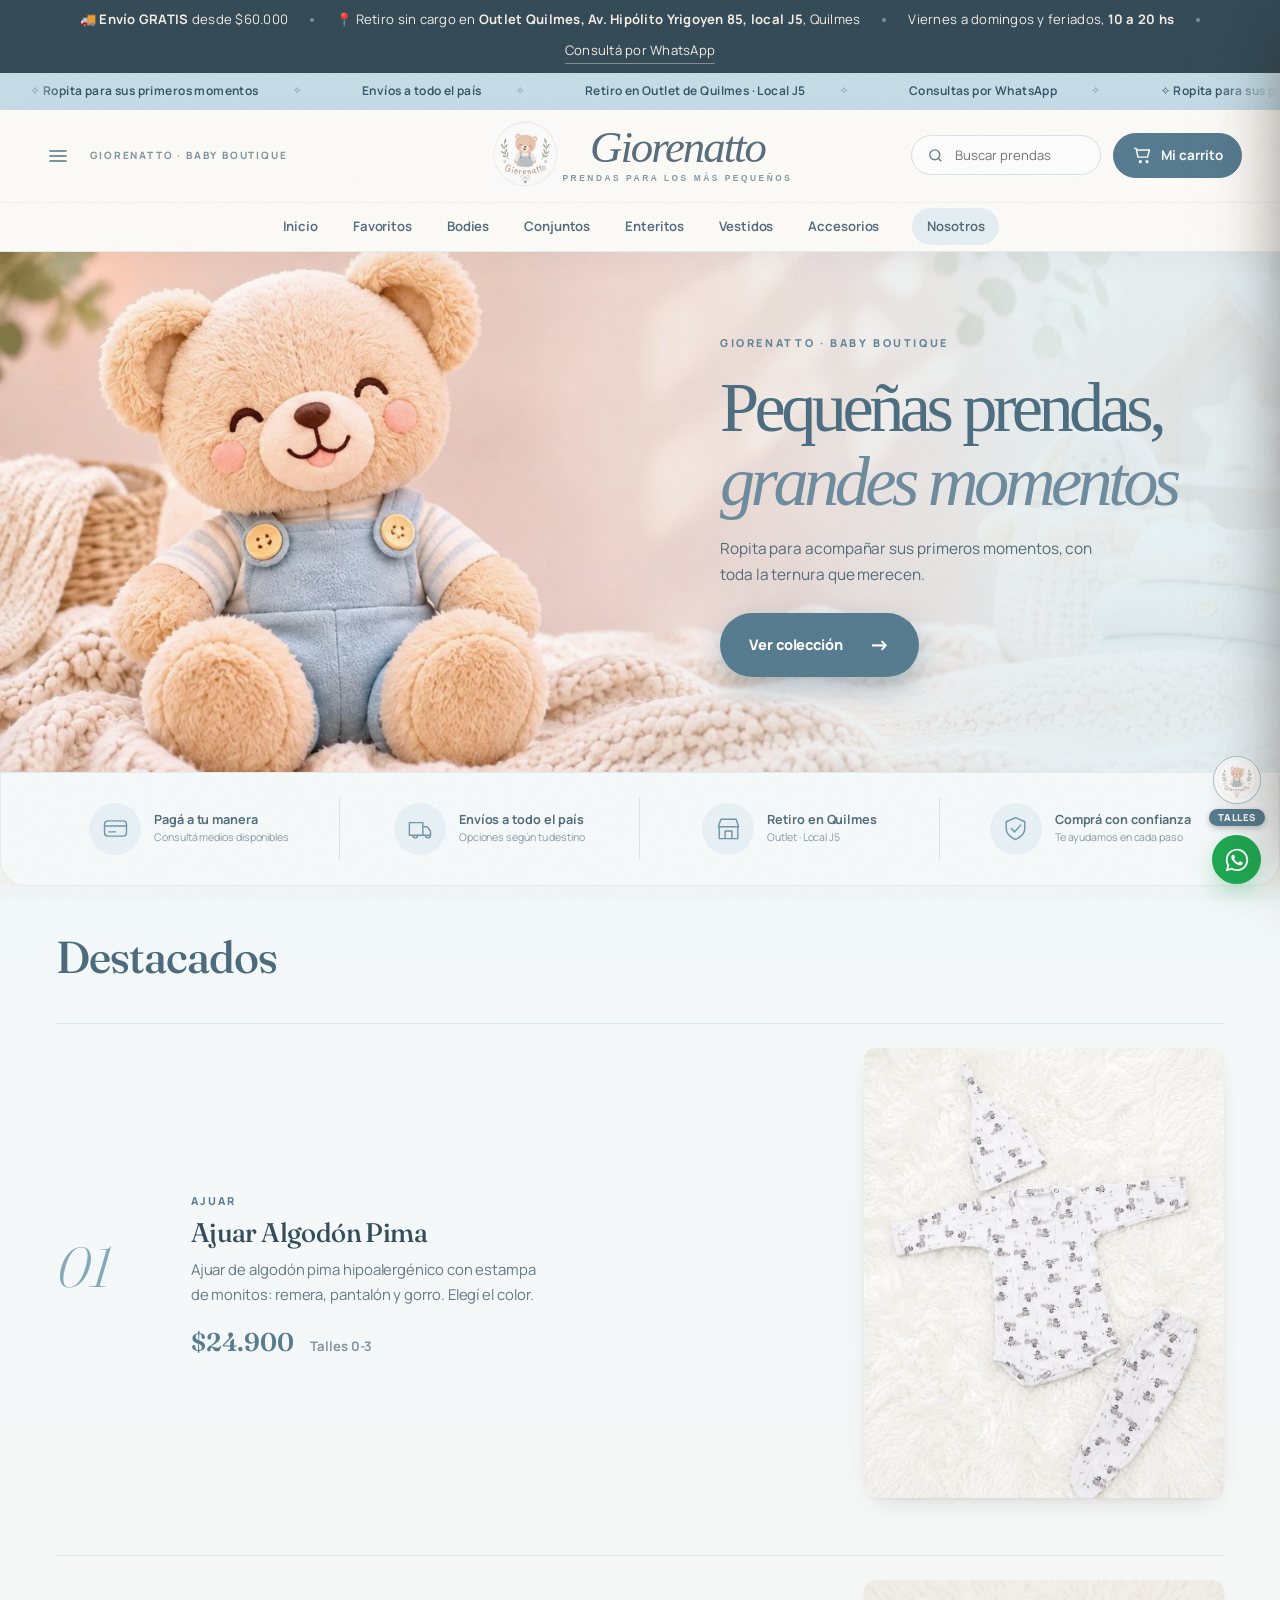
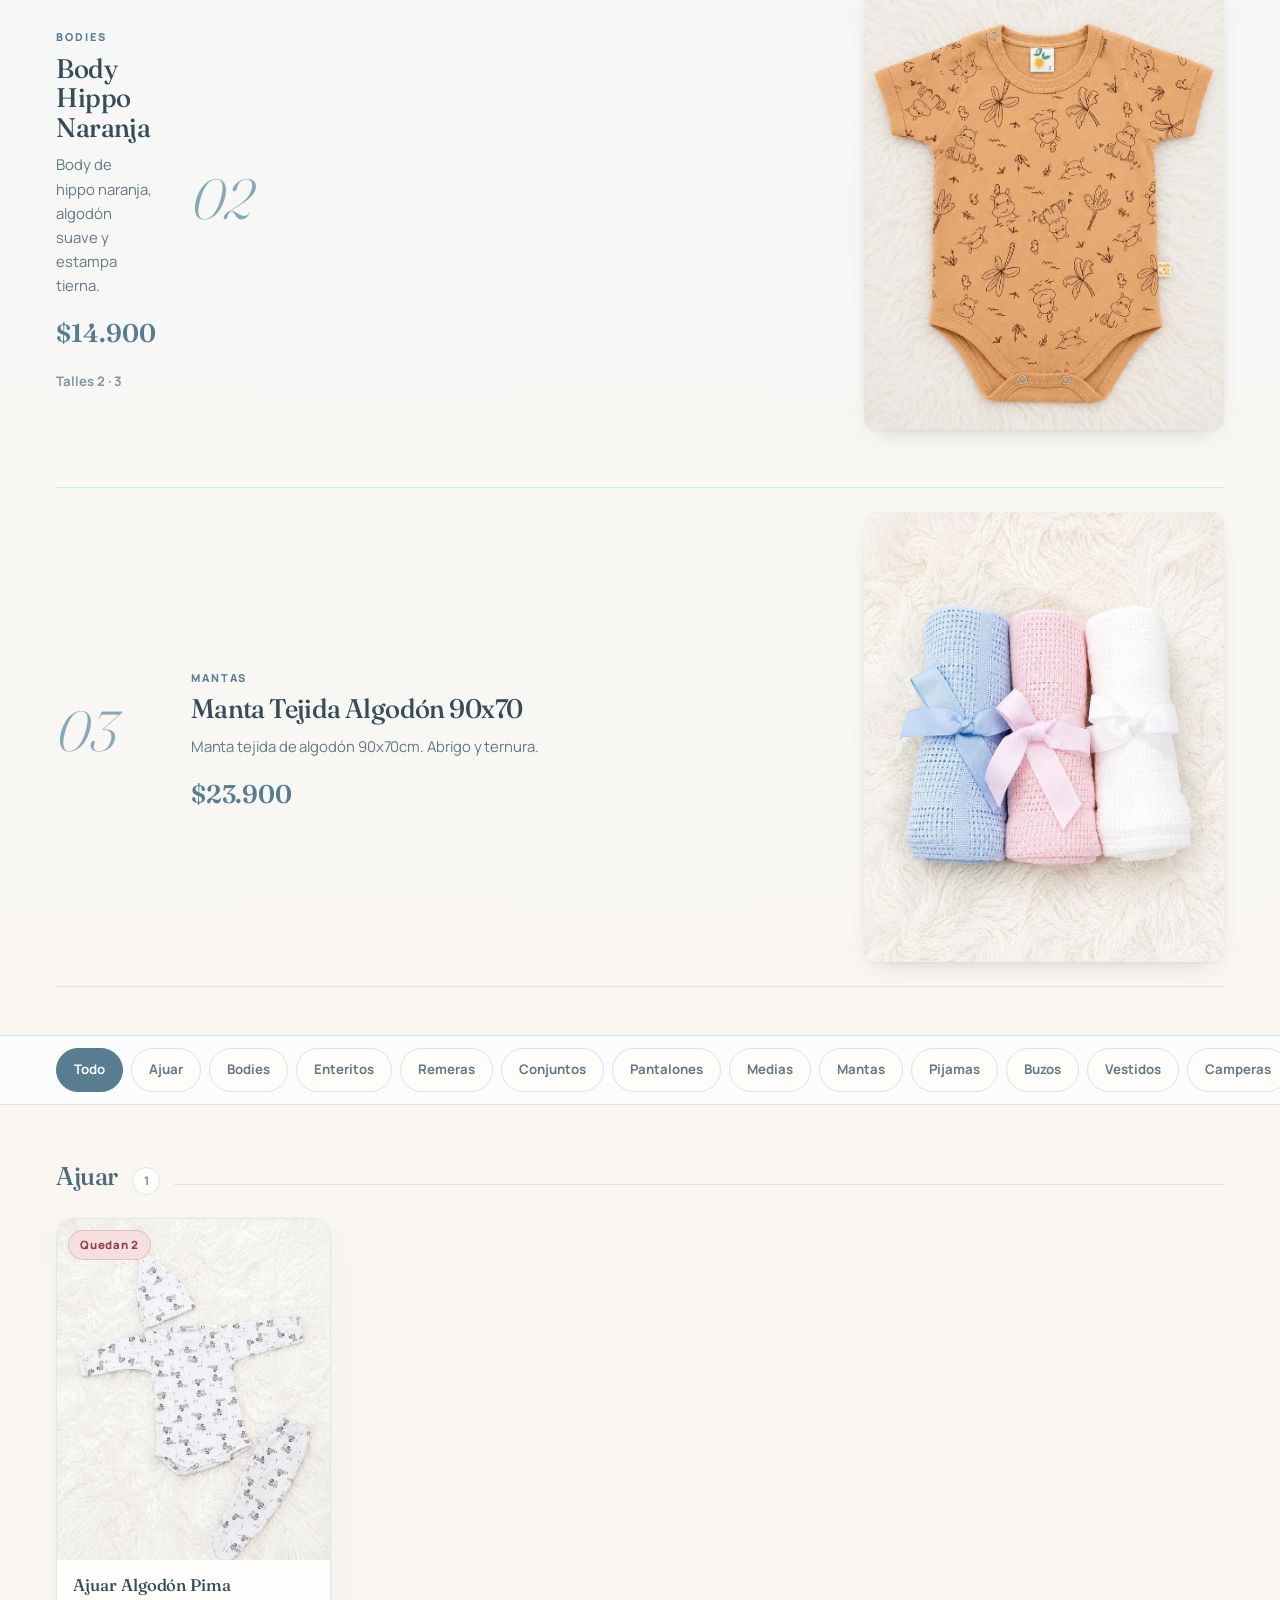
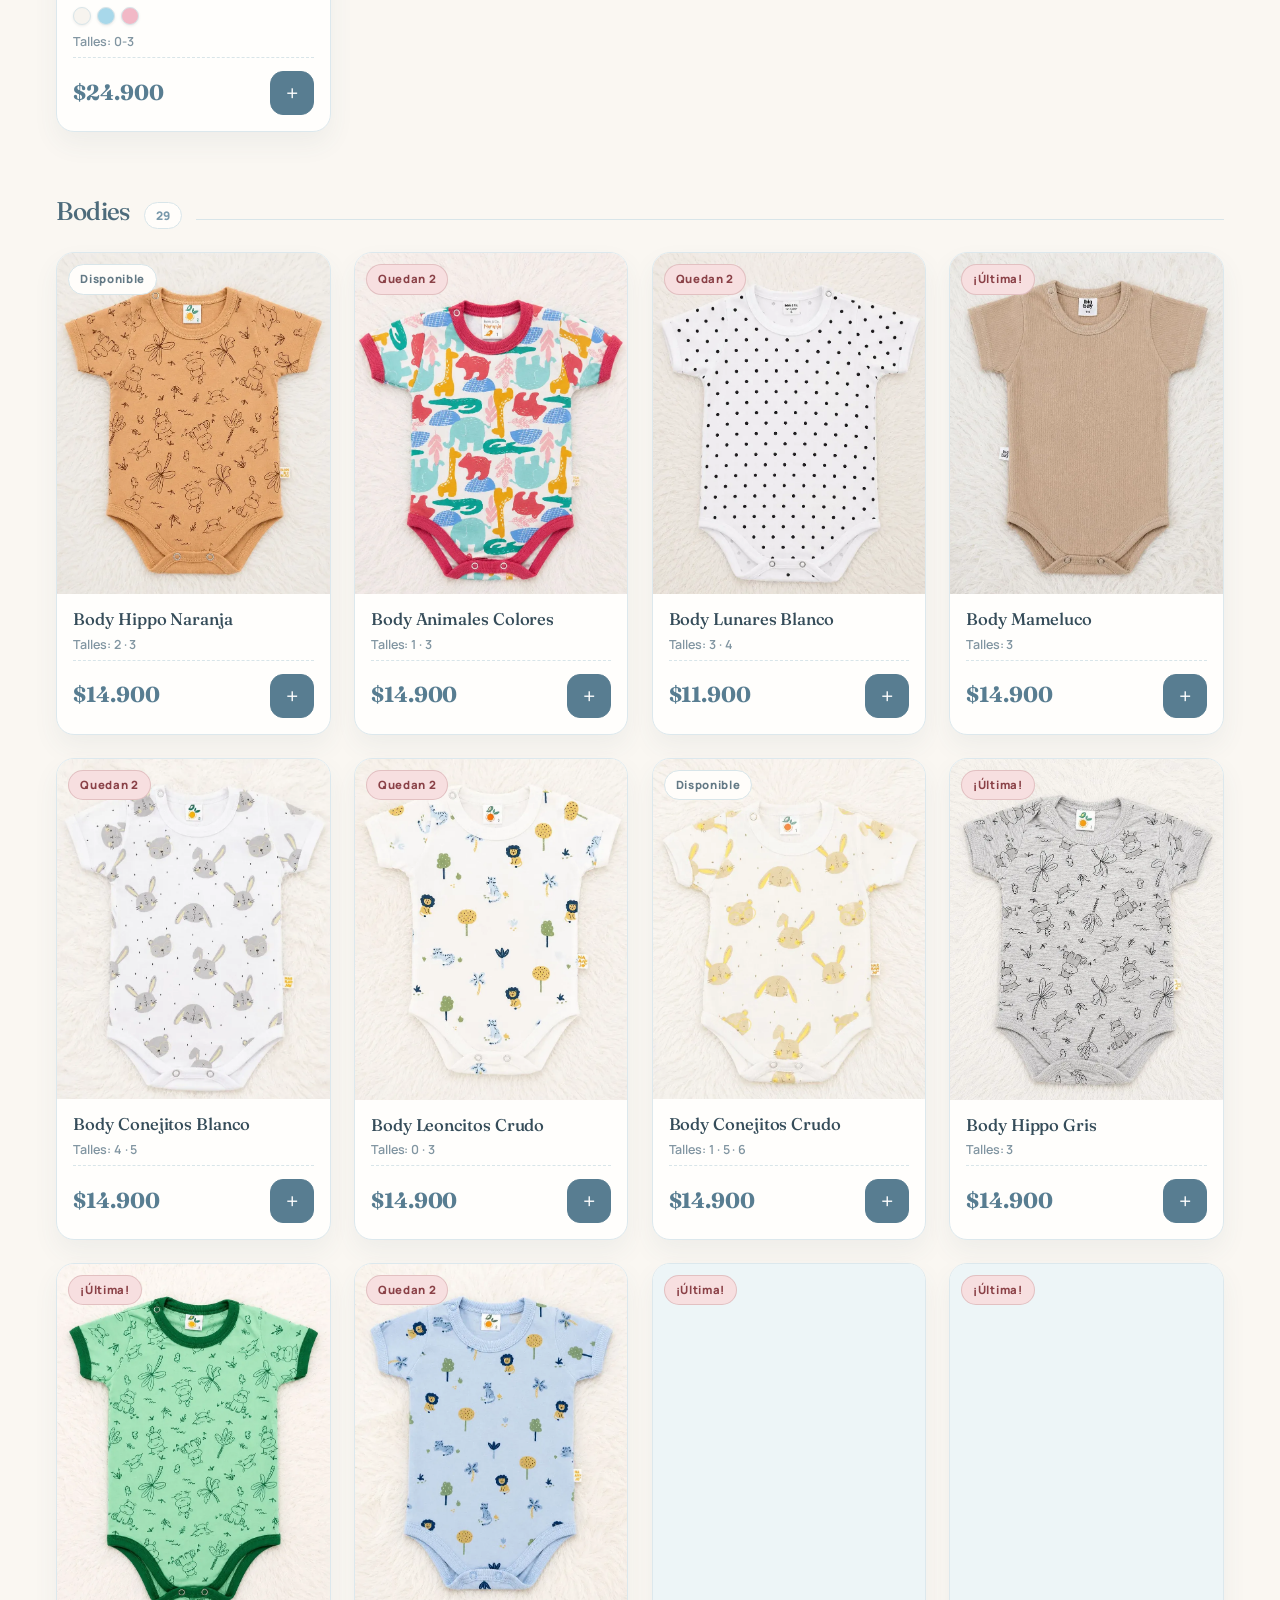
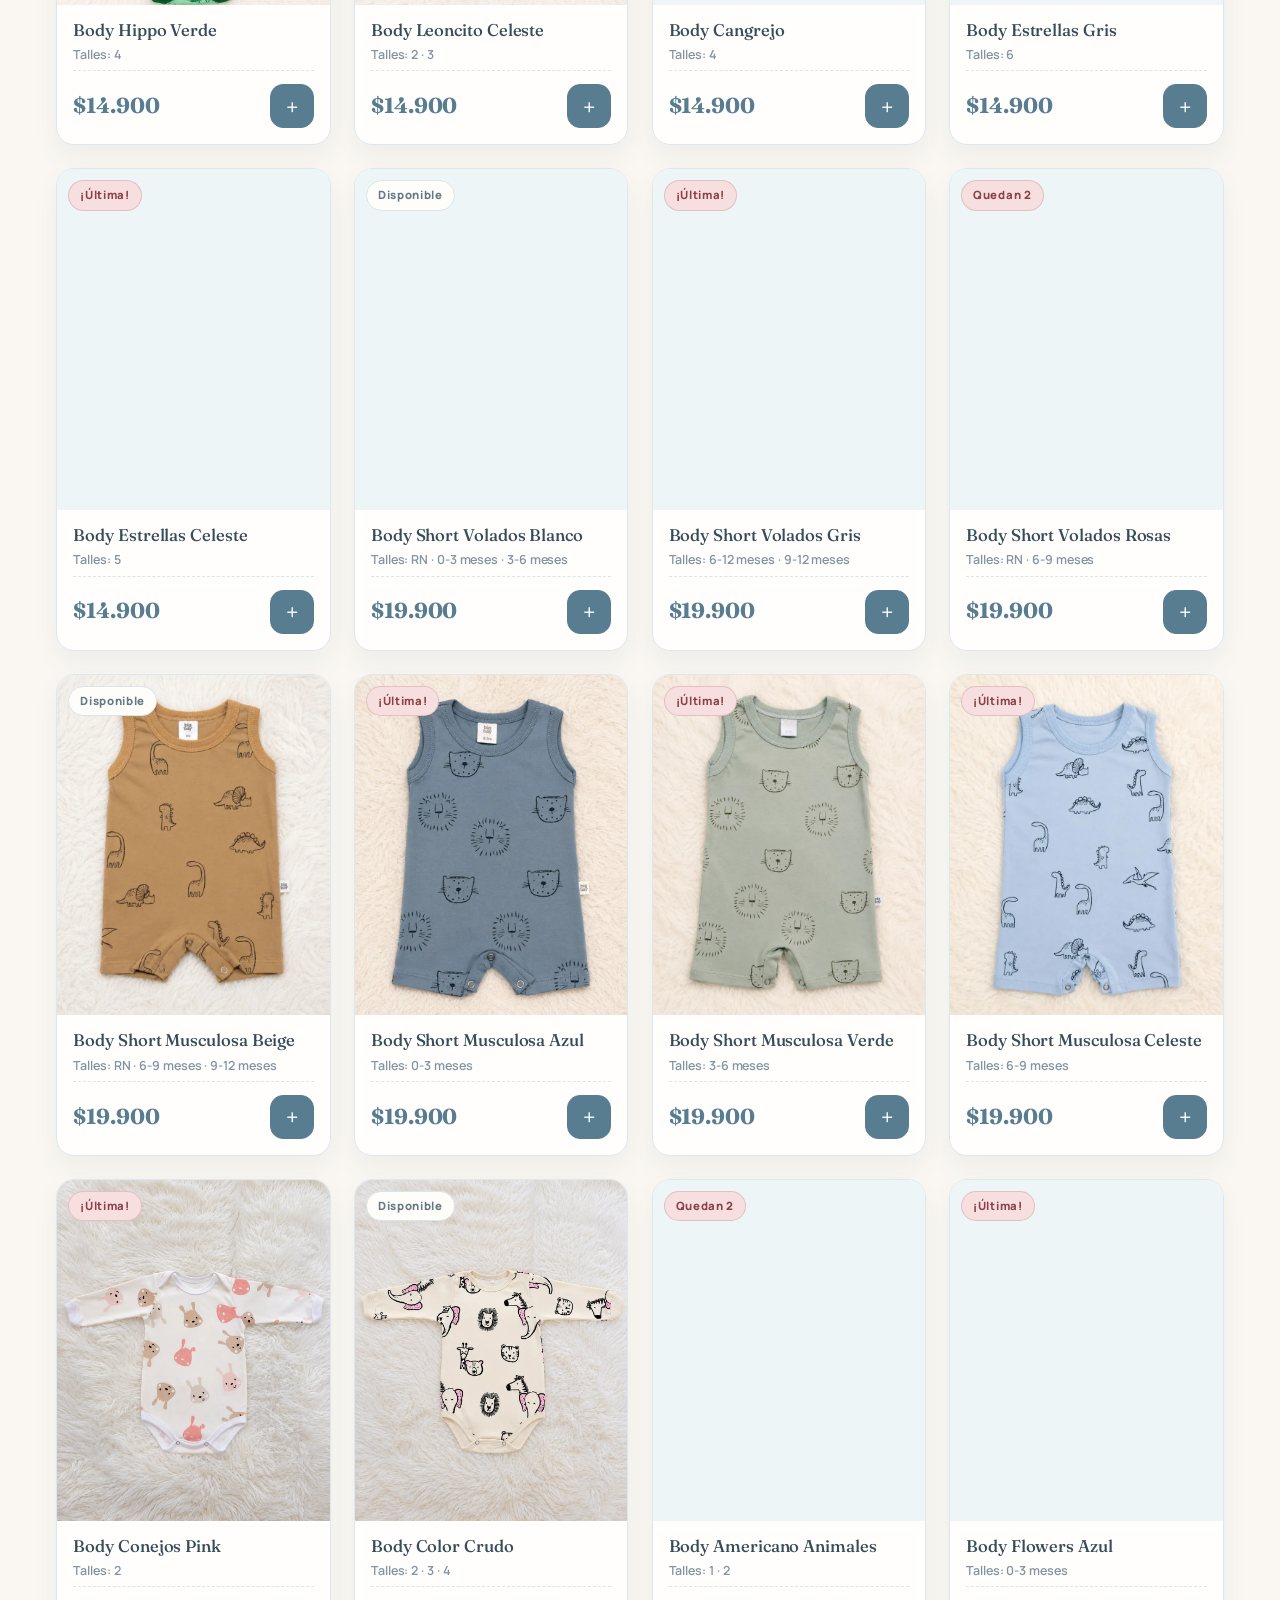
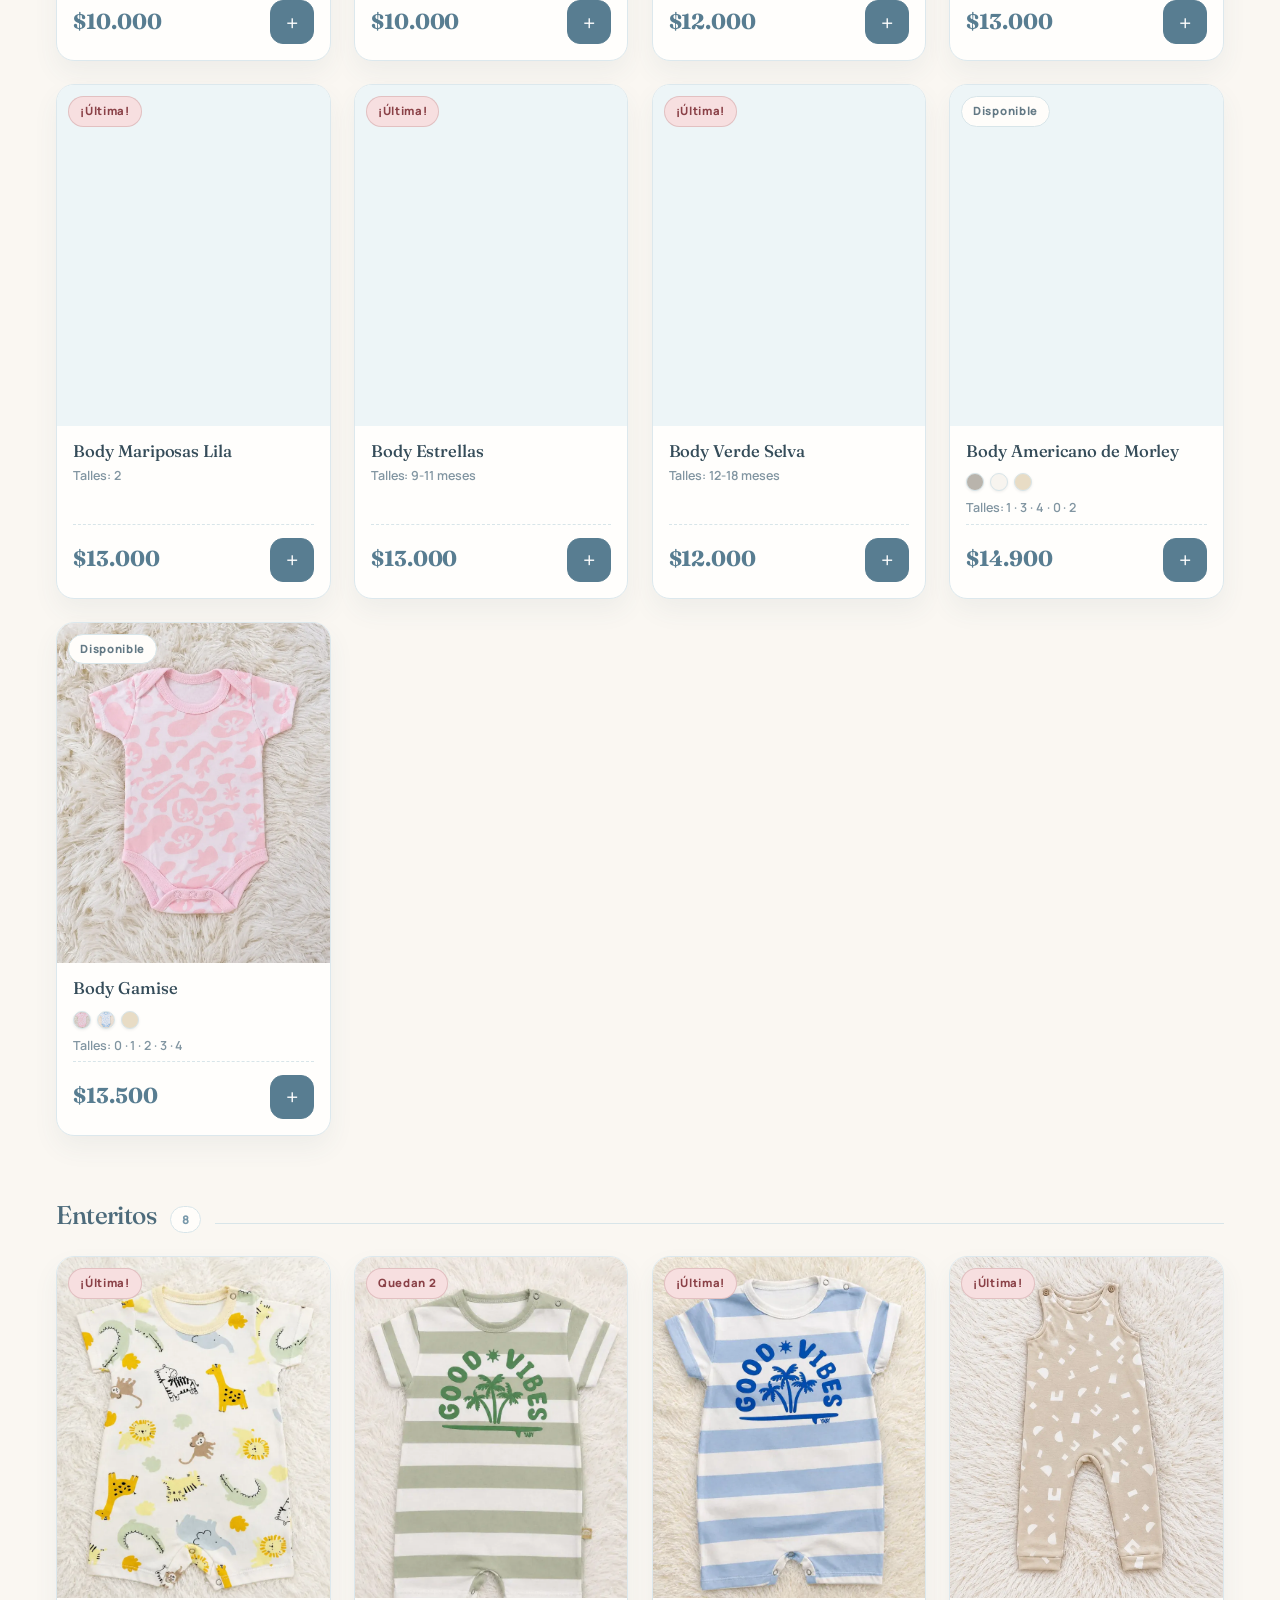
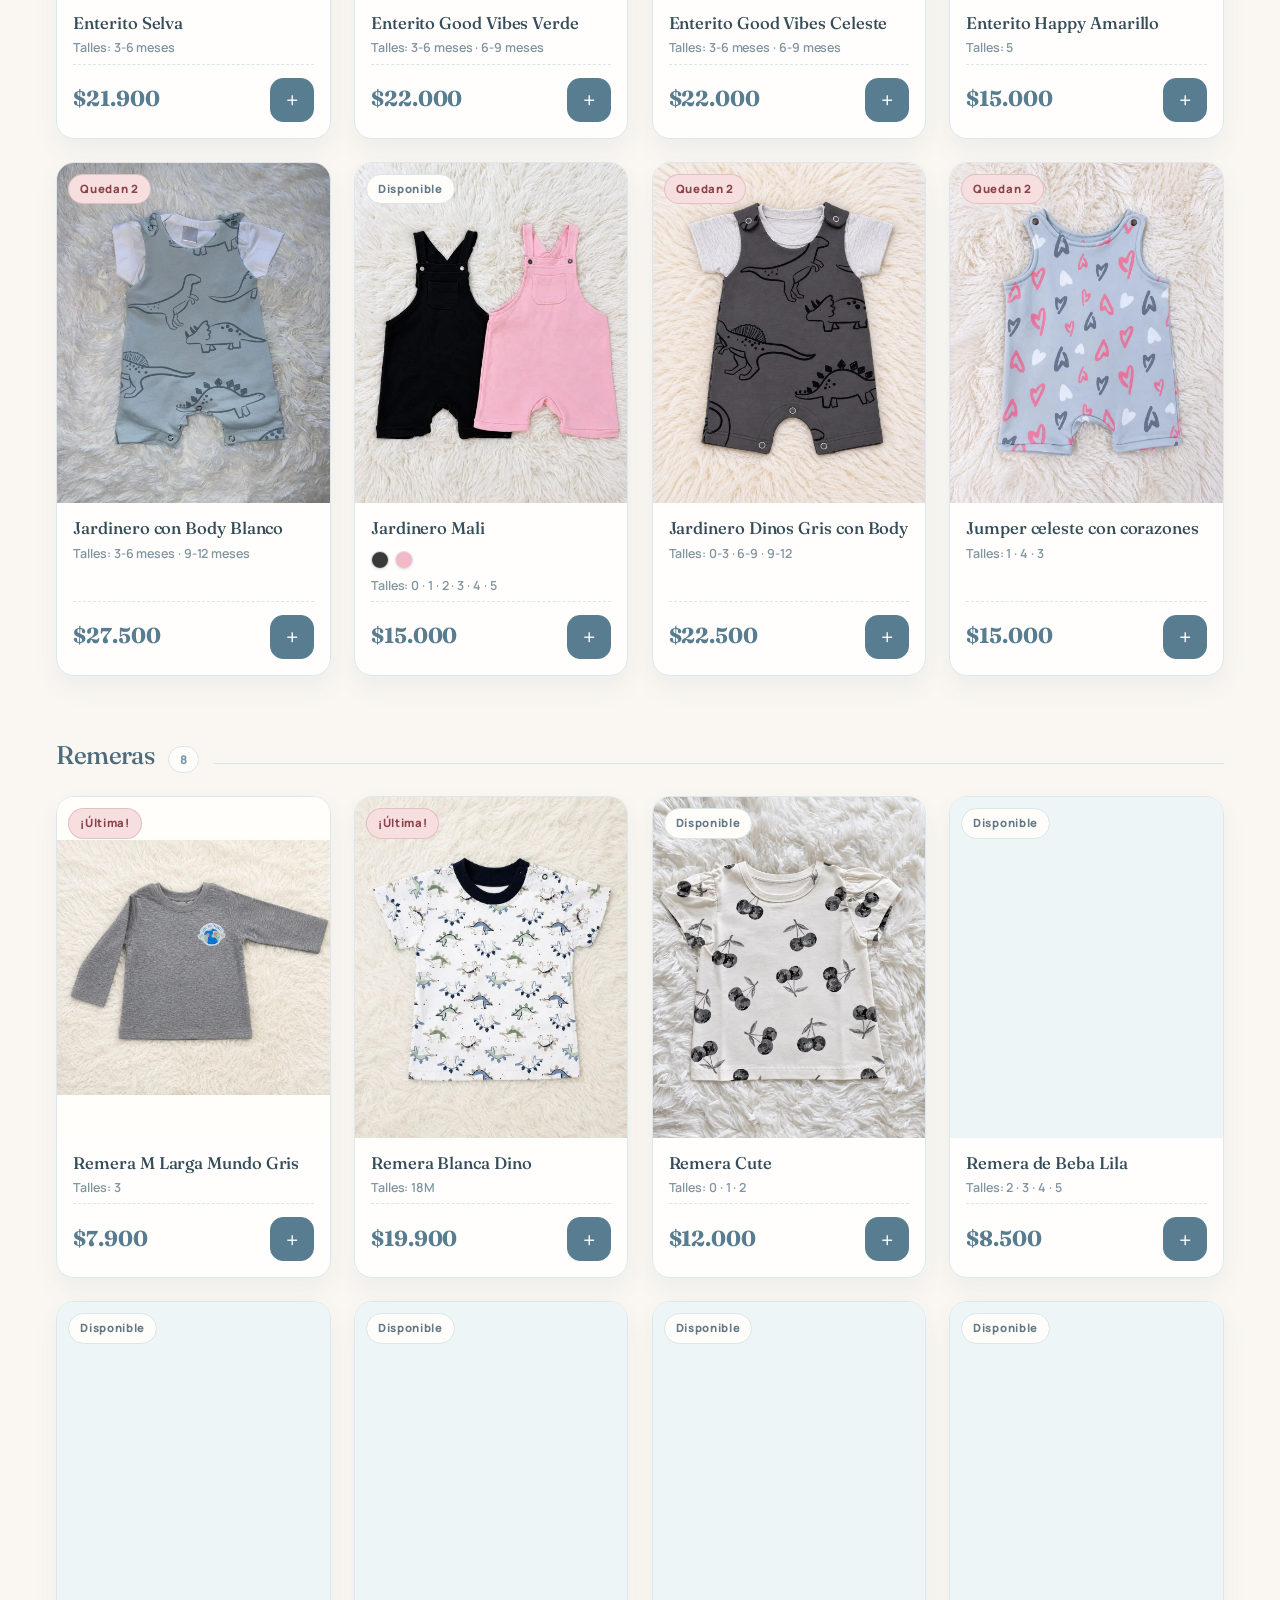
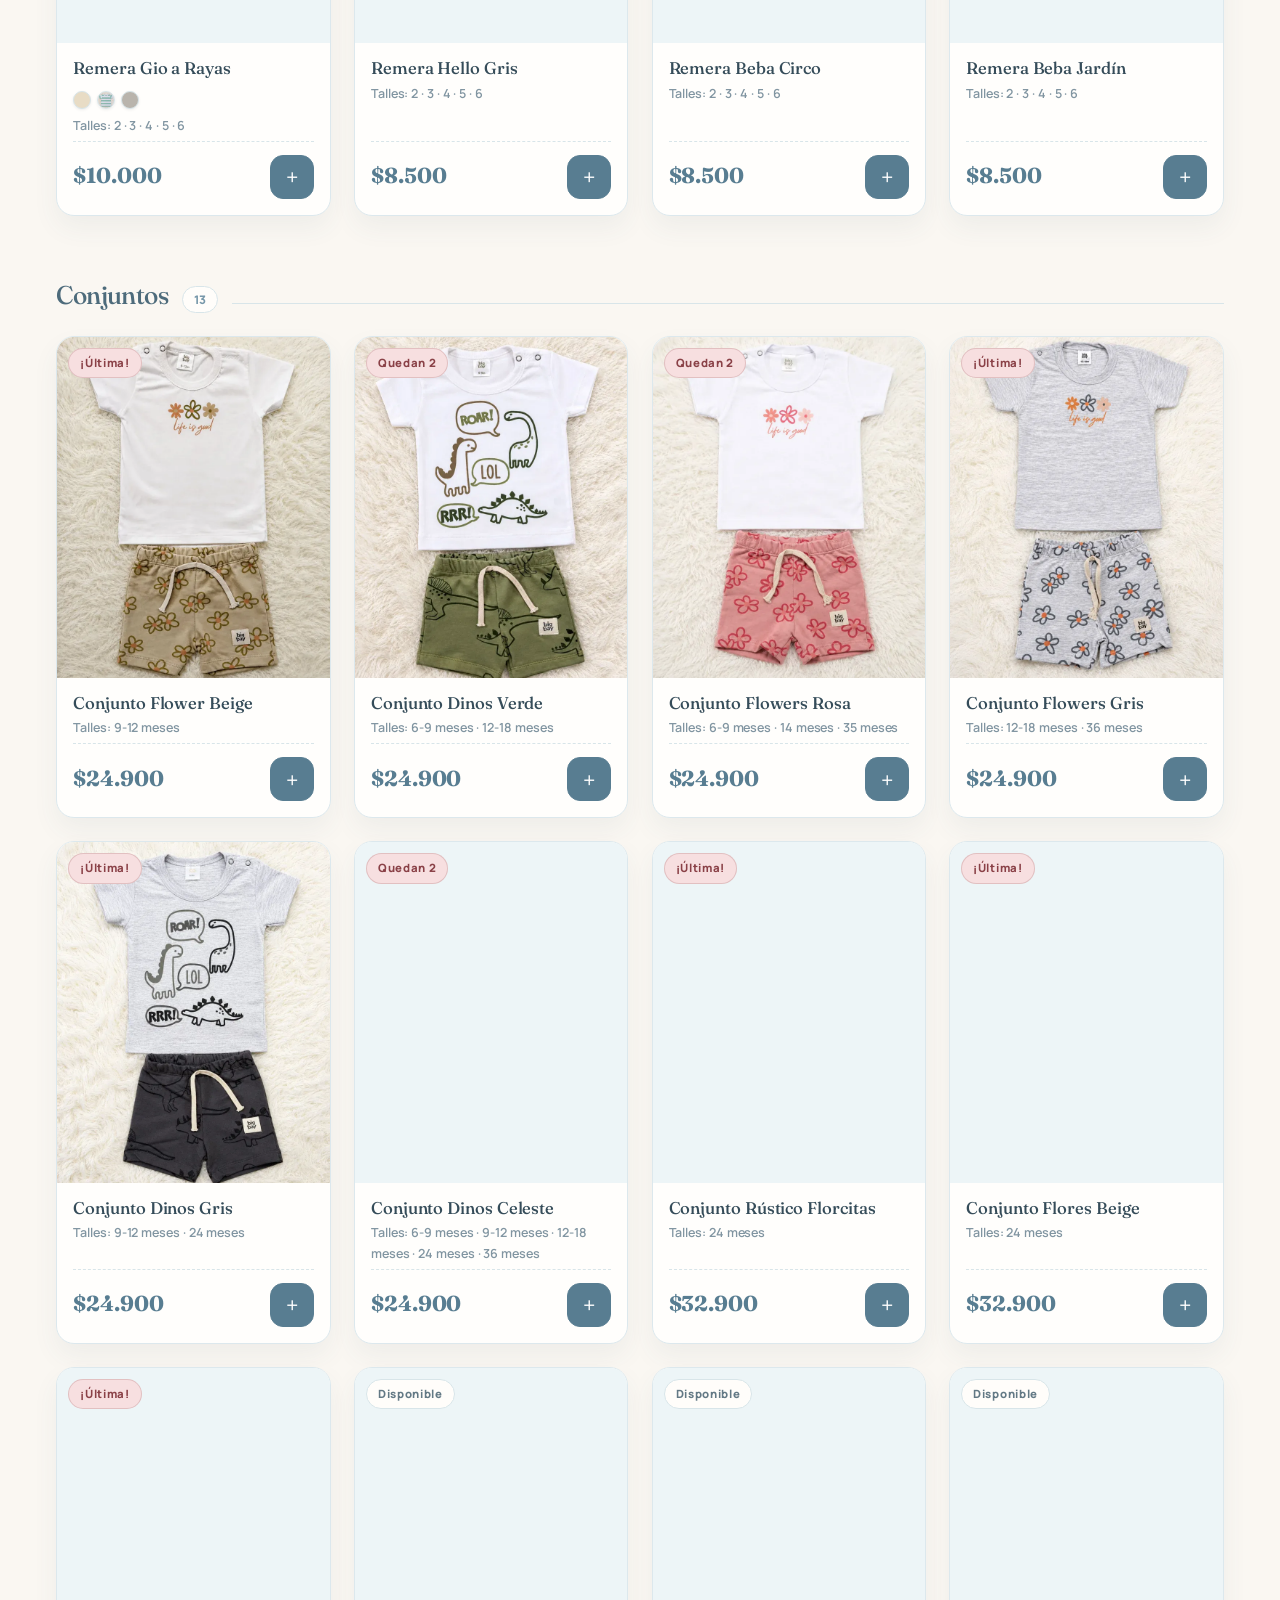
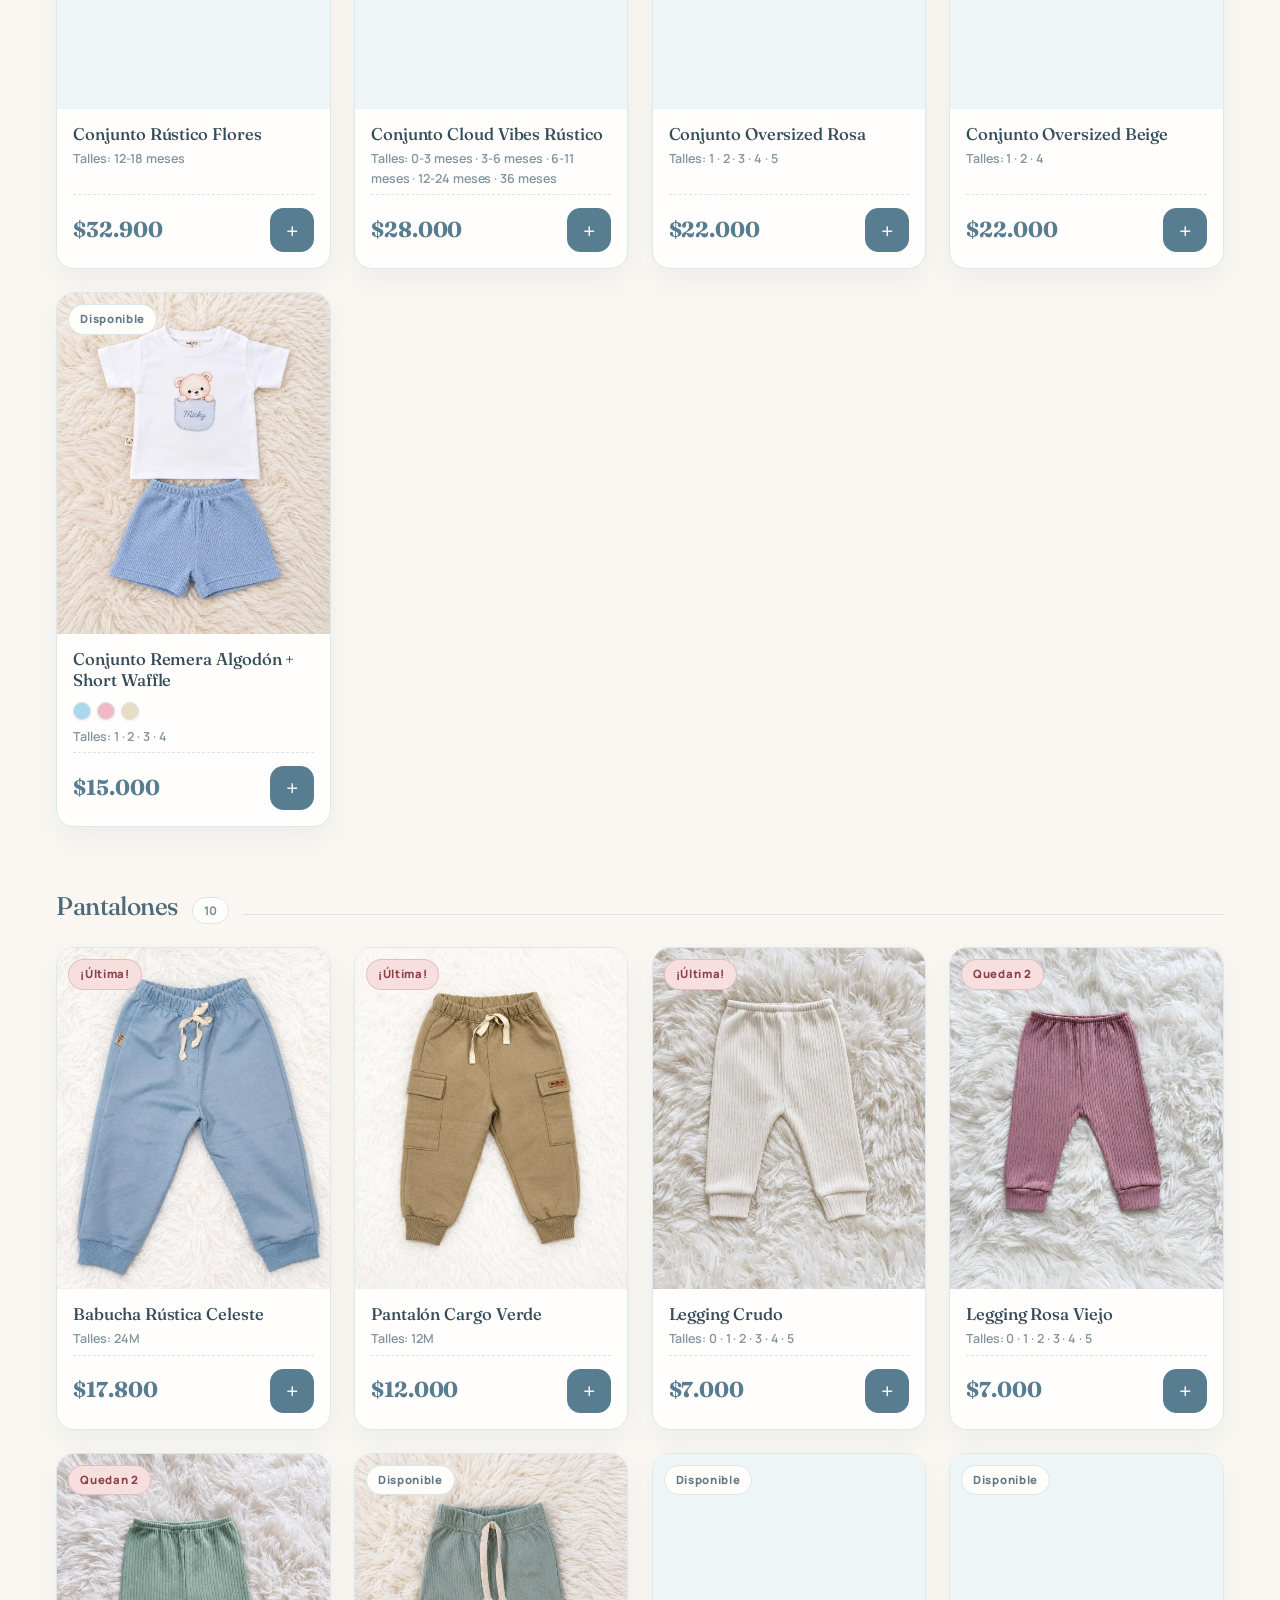
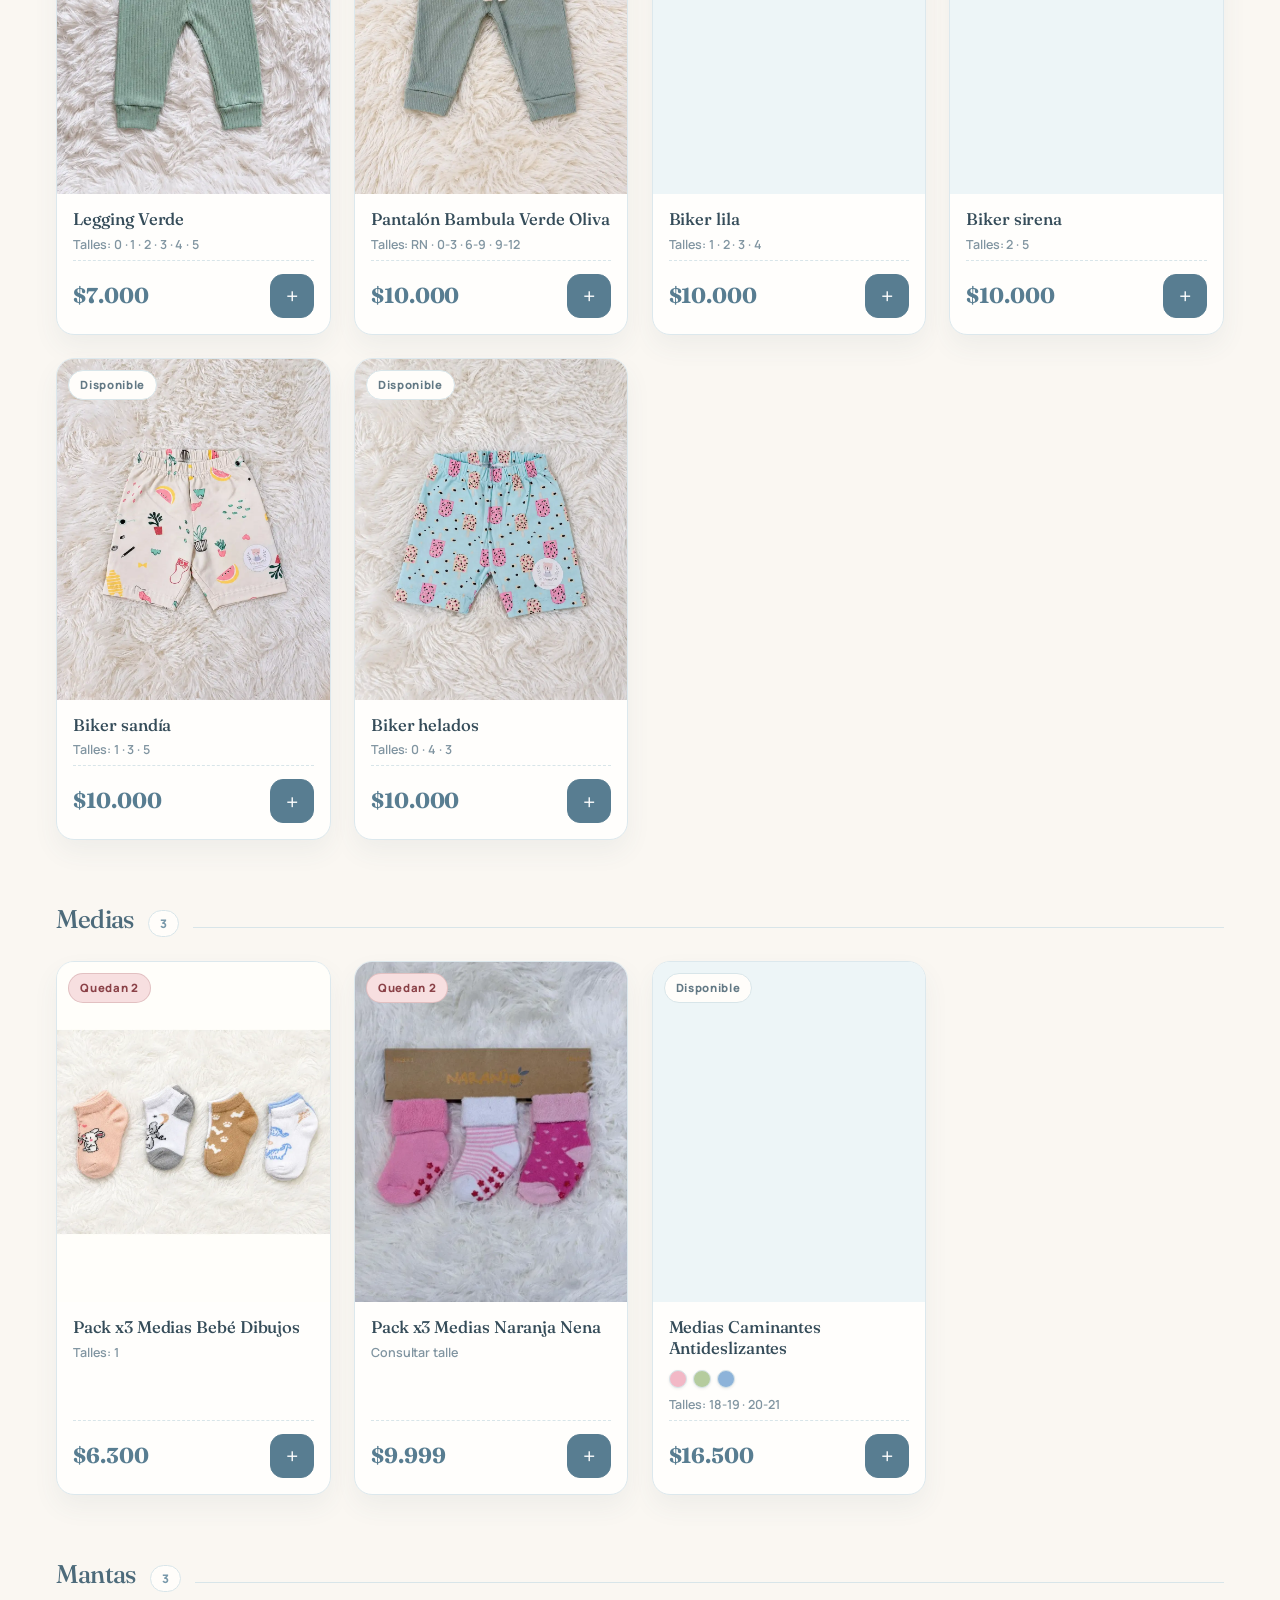
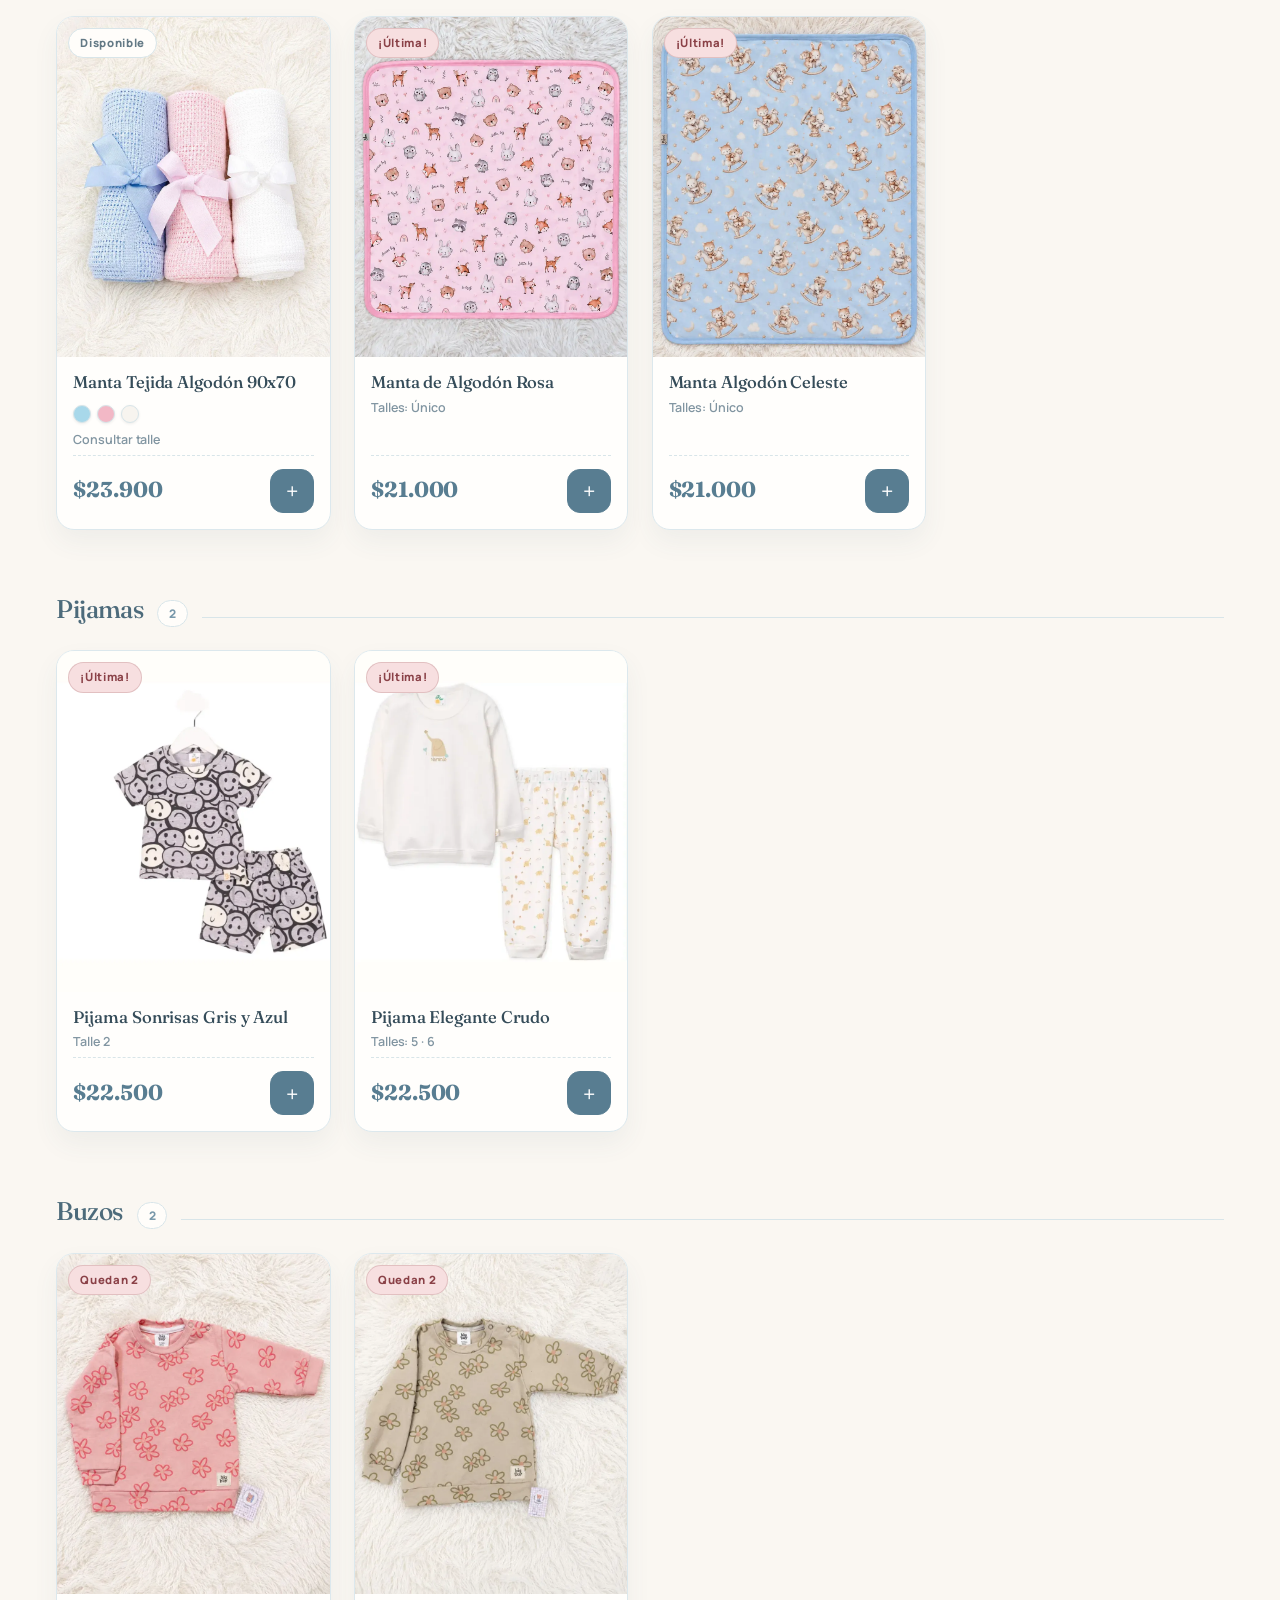
==== commit 02705a57: "Simplificar home y mejorar categorías" ====
--- a/index.html
+++ b/index.html
@@ -711,6 +711,8 @@
 .familia-pie a:hover{color:var(--tinta)}
 </style>
 <link rel="stylesheet" href="assets/giorenatto5.css">
+<script defer src="assets/giorenatto5.js"></script>
+<script defer src="assets/gio5-banner.js"></script>
 </head>
 <body>
 
@@ -733,8 +735,9 @@
 </div>
 
 <!-- ══ encabezado ══ -->
-<div class="gio5-announcement" aria-label="Beneficios de Giorenatto">
-  <div class="gio5-wrap"><span>✧ Ropita para sus primeros momentos</span><span class="gio5-ann-sep"></span><span>Envíos a todo el país</span><span class="gio5-ann-sep"></span><span>Retiro en Outlet de Quilmes · Local J5</span></div>
+<div class="gio5-announcement" aria-label="Novedades de Giorenatto">
+  <div class="gio5-ticker" aria-hidden="true"><div class="gio5-ticker-track"><div class="gio5-ticker-group"><span>✧ Ropita para sus primeros momentos</span><span>Envíos a todo el país</span><span>Retiro en Outlet de Quilmes · Local J5</span><span>Consultas por WhatsApp</span></div><div class="gio5-ticker-group"><span>✧ Ropita para sus primeros momentos</span><span>Envíos a todo el país</span><span>Retiro en Outlet de Quilmes · Local J5</span><span>Consultas por WhatsApp</span></div></div></div>
+  <ul class="gio5-sr-only"><li>Ropita para sus primeros momentos</li><li>Envíos a todo el país</li><li>Retiro en Outlet de Quilmes, Local J5</li><li>Consultas por WhatsApp</li></ul>
 </div>
 <header id="header" class="encabezado gio5-header">
   <div class="gio5-header-main gio5-wrap">
@@ -756,15 +759,7 @@
   <article><span class="gio5-bicon"><svg viewBox="0 0 32 32" aria-hidden="true"><path d="M5 14h22v14H5zM4 14l3-9h18l3 9M12 28V19h8v9"/></svg></span><div><strong>Retiro en Quilmes</strong><small>Outlet · Local J5</small></div></article>
   <article><span class="gio5-bicon"><svg viewBox="0 0 32 32" aria-hidden="true"><path d="M16 3 27 8v8c0 6-4 10-11 13C9 26 5 22 5 16V8zM11 16l4 4 7-8"/></svg></span><div><strong>Comprá con confianza</strong><small>Te ayudamos en cada paso</small></div></article>
 </section>
-<section class="gio5-categories gio5-wrap" id="gio5-categories" aria-labelledby="gio5-categories-title">
-  <div class="gio5-heading"><span class="gio5-eyebrow">DESCUBRÍ LO QUE TENEMOS PARA VOS</span><h2 id="gio5-categories-title">Nuestras <em>categorías</em></h2><p>Un montón de ternura para cada etapa.</p></div>
-  <div class="gio5-categories-grid"><a class="gio5-cat" href="#catalogo" onclick="gio5Filtrar('Bodies')" aria-label="Explorar Bodys"><span class="gio5-cat-picture"><img src="assets/body.svg" alt="Ilustración de bodys" width="190" height="180" loading="lazy"></span><span class="gio5-cat-label">Bodys <span aria-hidden="true">↗</span></span></a>
-<a class="gio5-cat" href="#catalogo" onclick="gio5Filtrar('Conjuntos')" aria-label="Explorar Conjuntos"><span class="gio5-cat-picture"><img src="assets/conjunto.svg" alt="Ilustración de conjuntos" width="190" height="180" loading="lazy"></span><span class="gio5-cat-label">Conjuntos <span aria-hidden="true">↗</span></span></a>
-<a class="gio5-cat" href="#catalogo" onclick="gio5Filtrar('Enteritos')" aria-label="Explorar Enteritos"><span class="gio5-cat-picture"><img src="assets/enterito.svg" alt="Ilustración de enteritos" width="190" height="180" loading="lazy"></span><span class="gio5-cat-label">Enteritos <span aria-hidden="true">↗</span></span></a>
-<a class="gio5-cat" href="#catalogo" onclick="gio5Filtrar('Vestidos')" aria-label="Explorar Vestidos"><span class="gio5-cat-picture"><img src="assets/vestido.svg" alt="Ilustración de vestidos" width="190" height="180" loading="lazy"></span><span class="gio5-cat-label">Vestidos <span aria-hidden="true">↗</span></span></a>
-<a class="gio5-cat" href="#catalogo" onclick="gio5Filtrar('Accesorios')" aria-label="Explorar Accesorios"><span class="gio5-cat-picture"><img src="assets/juguete.svg" alt="Ilustración de accesorios" width="190" height="180" loading="lazy"></span><span class="gio5-cat-label">Accesorios <span aria-hidden="true">↗</span></span></a></div>
-  <div class="gio5-category-foot"><a href="#catalogo" class="gio5-textlink" onclick="gio5Filtrar('')">Explorar todos los productos <span aria-hidden="true">↗</span></a></div>
-</section>
+
 <!-- ══ cinta ══ -->
 <div class="cinta" aria-hidden="true">
   <div class="cinta-pista">
@@ -785,14 +780,9 @@
   </div>
 </section>
 
-<!-- ══ destacados (numerados) ══ -->
-<section class="section destacados" id="destacados">
-  <div class="cabecera">
-    <p class="rotulo">Elegidos del taller</p>
-    <h2>Destacados</h2>
-    <div class="raya"></div>
-    <p>Prendas elegidas del catálogo, con el stock real de hoy.</p>
-  </div>
+<!-- ══ destacados sencillos ══ -->
+<section class="section destacados destacados-simples" id="destacados">
+  <div class="cabecera"><h2>Destacados</h2></div>
   <div class="destacados-lista" id="grid-destacados"></div>
 </section>
 
--- a/assets/giorenatto5.css
+++ b/assets/giorenatto5.css
@@ -3,9 +3,17 @@
 html{scroll-behavior:smooth;scroll-padding-top:140px}body{background:var(--g5-cream);color:var(--g5-ink)}
 .gio5-staging{background:#284456;color:#fff;font:700 11px/1.2 sans-serif;text-align:center;padding:7px 10px;letter-spacing:.09em}
 .gio5-wrap{max-width:1280px;margin:0 auto;padding-left:clamp(18px,3vw,42px);padding-right:clamp(18px,3vw,42px)}
-.gio5-announcement{background:var(--g5-blue);color:#38566a;font-size:.75rem;font-weight:650;letter-spacing:.035em}
-.gio5-announcement .gio5-wrap{min-height:37px;display:flex;align-items:center;justify-content:center;gap:clamp(14px,3vw,38px);text-align:center}
-.gio5-ann-sep{height:12px;width:1px;background:#a6c2d0}
+.gio5-announcement{height:37px;overflow:hidden;background:var(--g5-blue);color:#38566a;font-size:.75rem;font-weight:650;letter-spacing:.035em;position:relative;display:flex;align-items:center}
+.gio5-ticker{overflow:hidden;width:100%;white-space:nowrap;mask-image:linear-gradient(90deg,transparent,#000 5%,#000 95%,transparent)}
+.gio5-ticker-track{display:flex;width:max-content;animation:gio5-marquee 32s linear infinite;will-change:transform}
+.gio5-ticker:hover .gio5-ticker-track{animation-play-state:paused}
+.gio5-ticker-group{display:flex;align-items:center;flex:none}
+.gio5-ticker-group span{display:flex;align-items:center;gap:34px;padding:0 30px}
+.gio5-ticker-group span::after{content:'✧';color:#7597a9;font-size:.65rem}
+.gio5-sr-only{position:absolute;width:1px;height:1px;padding:0;margin:-1px;overflow:hidden;clip:rect(0,0,0,0);white-space:nowrap;border:0}
+@keyframes gio5-marquee{to{transform:translateX(-50%)}}
+@media(prefers-reduced-motion:reduce){.gio5-ticker-track{animation:none!important;transform:none!important}.gio5-ticker-group:nth-child(2){display:none}}
+
 .gio5-header.encabezado{position:sticky;top:0;z-index:75;background:rgba(255,253,250,.97);border-bottom:1px solid #e8eff1;box-shadow:0 6px 24px #48687a0b;backdrop-filter:blur(15px)}
 .gio5-header-main{display:grid;grid-template-columns:1fr auto 1fr;min-height:92px;align-items:center;gap:10px}
 .gio5-left,.gio5-right{display:flex;align-items:center;gap:12px}.gio5-right{justify-content:flex-end}
@@ -43,8 +51,8 @@
 @media(min-width:1400px){.gio5-hero{min-height:580px}}
 @media(max-width:1040px){.gio5-mini{display:none}.gio5-search{width:150px}.gio5-menu{gap:18px}.gio5-hero{min-height:470px}.gio5-hero-content{min-width:380px;padding-right:30px}.gio5-hero h1{font-size:3.7rem}.gio5-benefits article{padding:5px 10px;gap:9px}.gio5-bicon{height:45px;width:45px}}
 @media(max-width:800px){.gio5-header-main{min-height:78px}.gio5-menu{gap:10px;overflow-x:auto;justify-content:flex-start;padding:3px 20px}.gio5-menu a{font-size:.78rem}.gio5-search{display:none}.gio5-search-btn{display:inline-flex}.gio5-hero{min-height:460px}.gio5-hero-content{min-width:325px;width:47%;padding-right:22px}.gio5-hero h1{font-size:clamp(2.6rem,6vw,3.7rem)}.gio5-benefits{grid-template-columns:1fr 1fr;padding-top:12px;padding-bottom:12px}.gio5-benefits article{justify-content:flex-start;padding:13px 20px}.gio5-benefits article:nth-child(2){border-right:0}.gio5-benefits article:nth-child(-n+2){border-bottom:1px solid #e1edf1}.gio5-categories-grid{gap:10px}}
-@media(max-width:620px){.gio5-announcement .gio5-wrap{padding:8px 12px;min-height:34px;gap:6px}.gio5-announcement .gio5-wrap span:first-child,.gio5-ann-sep{display:none}.gio5-announcement .gio5-wrap span{font-size:.69rem}.gio5-header-main{min-height:72px;grid-template-columns:1fr auto 1fr;gap:4px;padding-left:11px;padding-right:11px}.gio5-logo img{max-width:150px;max-height:65px}.gio5-wordmark{font-size:1.88rem}.gio5-logoline{font-size:.37rem;letter-spacing:.17em}.gio5-left,.gio5-right{gap:4px}.gio5-iconbutton{padding:6px}.gio5-iconbutton svg{width:21px;height:21px}.gio5-cart{padding:8px;background:transparent!important;color:#597c8e!important;border:0!important;box-shadow:none!important}.gio5-cart span:not(.cart-count):not(.cart-cupon){display:none}.gio5-cart svg{width:23px;height:23px}.gio5-cart .cart-count{background:#587d91;color:white;position:absolute;right:1px;top:1px}.gio5-menu{display:none;position:absolute;left:10px;right:10px;top:100%;background:#fffefa;border:1px solid #dce8ed;border-radius:16px;box-shadow:0 14px 26px #48667b30;padding:14px;z-index:100;max-height:70vh;overflow:auto;flex-direction:column;align-items:stretch}.gio5-menu.is-open{display:flex}.gio5-menu a{padding:11px 10px;width:100%}.gio5-hero{display:block;min-height:0;background:#f0f7fa}.gio5-hero-img{display:block;position:relative;width:100%;height:auto;aspect-ratio:1536/660;object-fit:cover;object-position:center;z-index:auto}.gio5-hero-overlay{display:none}.gio5-hero-content{width:100%;min-width:0;padding:26px 25px 34px;text-align:center;background:linear-gradient(180deg,#e8f3f7,#f7faf9)}.gio5-eyebrow{font-size:.59rem}.gio5-hero h1{font-size:clamp(2.5rem,11vw,3.7rem);line-height:1.06;margin:11px auto;max-width:460px}.gio5-hero-content>p:not(.gio5-eyebrow){font-size:.86rem;max-width:360px;margin:0 auto}.gio5-primary{margin:17px auto 8px;padding:12px 25px}.gio5-benefits{grid-template-columns:1fr 1fr;border-radius:0 0 17px 17px}.gio5-benefits article{flex-direction:column;text-align:center;padding:13px 7px;gap:7px}.gio5-benefits strong{font-size:.72rem}.gio5-benefits small{font-size:.61rem}.gio5-bicon{width:42px;height:42px}.gio5-bicon svg{width:25px;height:25px}.gio5-categories{padding-top:44px;padding-bottom:40px}.gio5-heading{margin-bottom:23px}.gio5-categories-grid{display:flex;overflow-x:auto;scroll-snap-type:x mandatory;padding:4px 2px 19px;gap:13px}.gio5-cat{min-width:42%;scroll-snap-align:start}.gio5-cat-picture{border-radius:19px}.gio5-cat-label{font-size:.84rem}.gio5-heading h2{font-size:2.35rem}.pasos{grid-template-columns:1fr 1fr;gap:10px}.pasos .paso{padding:15px!important}.pasos .paso .ico{width:45px;height:45px}.pasos .paso h4{font-size:1.03rem}.pasos .paso p{font-size:.78rem}}
-@media(max-width:380px){.gio5-announcement .gio5-wrap span:last-child{display:none}.gio5-hero-content{padding:26px 15px}.gio5-wordmark{font-size:1.7rem}.gio5-cat{min-width:47%}}
+@media(max-width:620px){.gio5-announcement{height:34px;font-size:.69rem}.gio5-ticker-group span{gap:22px;padding:0 20px}.gio5-header-main{min-height:72px;grid-template-columns:1fr auto 1fr;gap:4px;padding-left:11px;padding-right:11px}.gio5-logo img{max-width:150px;max-height:65px}.gio5-wordmark{font-size:1.88rem}.gio5-logoline{font-size:.37rem;letter-spacing:.17em}.gio5-left,.gio5-right{gap:4px}.gio5-iconbutton{padding:6px}.gio5-iconbutton svg{width:21px;height:21px}.gio5-cart{padding:8px;background:transparent!important;color:#597c8e!important;border:0!important;box-shadow:none!important}.gio5-cart span:not(.cart-count):not(.cart-cupon){display:none}.gio5-cart svg{width:23px;height:23px}.gio5-cart .cart-count{background:#587d91;color:white;position:absolute;right:1px;top:1px}.gio5-menu{display:none;position:absolute;left:10px;right:10px;top:100%;background:#fffefa;border:1px solid #dce8ed;border-radius:16px;box-shadow:0 14px 26px #48667b30;padding:14px;z-index:100;max-height:70vh;overflow:auto;flex-direction:column;align-items:stretch}.gio5-menu.is-open{display:flex}.gio5-menu a{padding:11px 10px;width:100%}.gio5-hero{display:block;min-height:0;background:#f0f7fa}.gio5-hero-img{display:block;position:relative;width:100%;height:auto;aspect-ratio:1536/660;object-fit:cover;object-position:center;z-index:auto}.gio5-hero-overlay{display:none}.gio5-hero-content{width:100%;min-width:0;padding:26px 25px 34px;text-align:center;background:linear-gradient(180deg,#e8f3f7,#f7faf9)}.gio5-eyebrow{font-size:.59rem}.gio5-hero h1{font-size:clamp(2.5rem,11vw,3.7rem);line-height:1.06;margin:11px auto;max-width:460px}.gio5-hero-content>p:not(.gio5-eyebrow){font-size:.86rem;max-width:360px;margin:0 auto}.gio5-primary{margin:17px auto 8px;padding:12px 25px}.gio5-benefits{grid-template-columns:1fr 1fr;border-radius:0 0 17px 17px}.gio5-benefits article{flex-direction:column;text-align:center;padding:13px 7px;gap:7px}.gio5-benefits strong{font-size:.72rem}.gio5-benefits small{font-size:.61rem}.gio5-bicon{width:42px;height:42px}.gio5-bicon svg{width:25px;height:25px}.gio5-categories{padding-top:44px;padding-bottom:40px}.gio5-heading{margin-bottom:23px}.gio5-categories-grid{display:flex;overflow-x:auto;scroll-snap-type:x mandatory;padding:4px 2px 19px;gap:13px}.gio5-cat{min-width:42%;scroll-snap-align:start}.gio5-cat-picture{border-radius:19px}.gio5-cat-label{font-size:.84rem}.gio5-heading h2{font-size:2.35rem}.pasos{grid-template-columns:1fr 1fr;gap:10px}.pasos .paso{padding:15px!important}.pasos .paso .ico{width:45px;height:45px}.pasos .paso h4{font-size:1.03rem}.pasos .paso p{font-size:.78rem}}
+@media(max-width:380px){.gio5-ticker-group span{padding:0 16px}.gio5-hero-content{padding:26px 15px}.gio5-wordmark{font-size:1.7rem}.gio5-cat{min-width:47%}}
 @media(prefers-reduced-motion:reduce){*,*::before,*::after{animation:none!important;transition:none!important;scroll-behavior:auto!important}}
 
 /* El carrito ya está en el encabezado: se retira el duplicado flotante. */
@@ -56,3 +64,10 @@
 .salto{position:fixed!important;top:-100px!important;left:12px!important;z-index:999;background:#2c5061;color:#fff;padding:9px 15px;border-radius:12px}.salto:focus,.salto:focus-visible{top:9px!important}
 .talles-float .talles-icon.gio5-talles-fallback::before{content:'↔';color:#698da1;font-size:1.45rem;font-weight:700}
 @media(max-width:620px){.gio5-hero-content{padding-top:21px;padding-bottom:25px}.gio5-hero h1{font-size:clamp(2.4rem,10vw,3.5rem)}.gio5-mini-trust{display:none}.gio5-primary{margin-bottom:1px}.flotantes{right:8px;bottom:12px;gap:8px}.wa-float{width:44px;height:44px}.talles-float .talles-icon{width:43px;height:43px}.talles-float .talles-badge{font-size:.54rem}}
+/* Mobile catalog category filters remain available while scrolling. */
+@media(max-width:760px){
+  .catbar{position:sticky!important;top:0!important;z-index:68!important;background:rgba(250,247,242,.96)!important;backdrop-filter:blur(12px);-webkit-backdrop-filter:blur(12px)}
+  .catbar .catbar-inner{flex-wrap:nowrap!important;overflow-x:auto!important;overflow-y:hidden!important;justify-content:flex-start!important;scrollbar-width:none;white-space:nowrap;}
+  .catbar .catbar-inner::-webkit-scrollbar{display:none}
+  .catbar .talle-filter{flex:0 0 auto!important}
+}
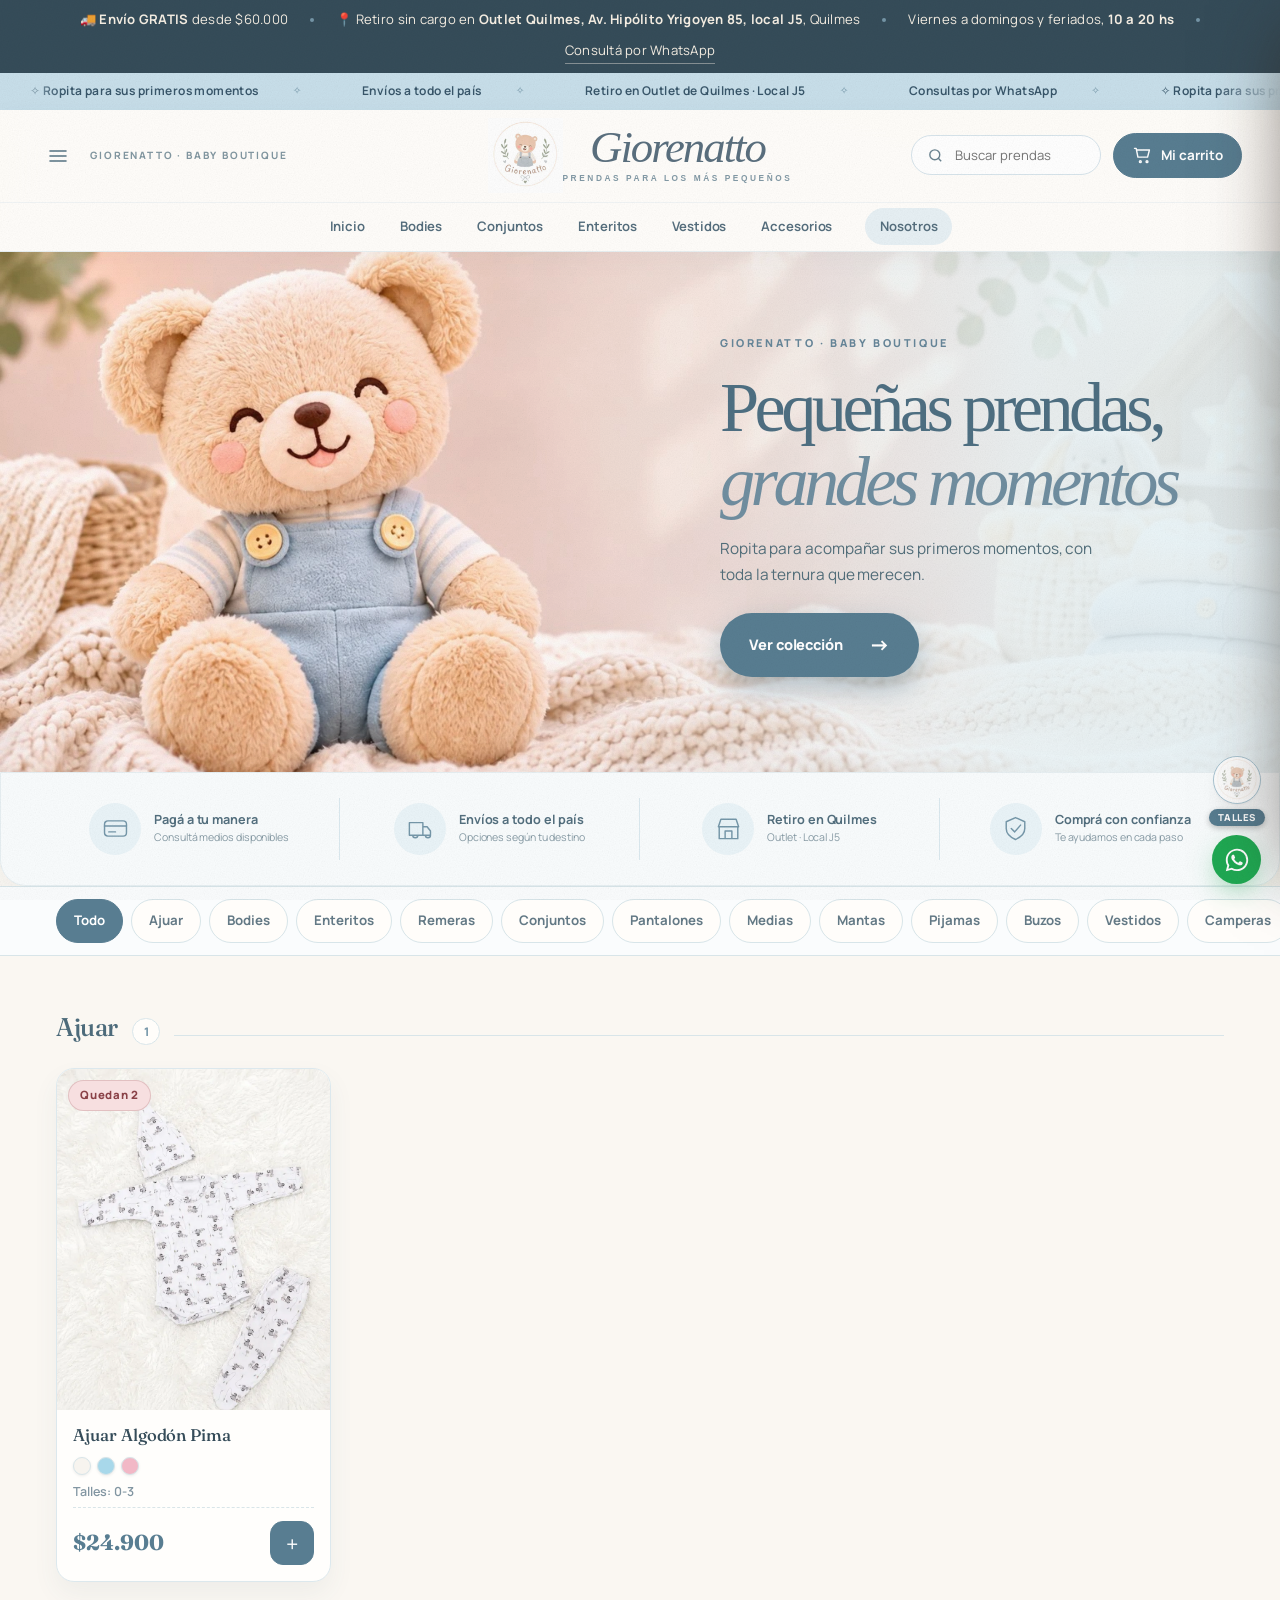
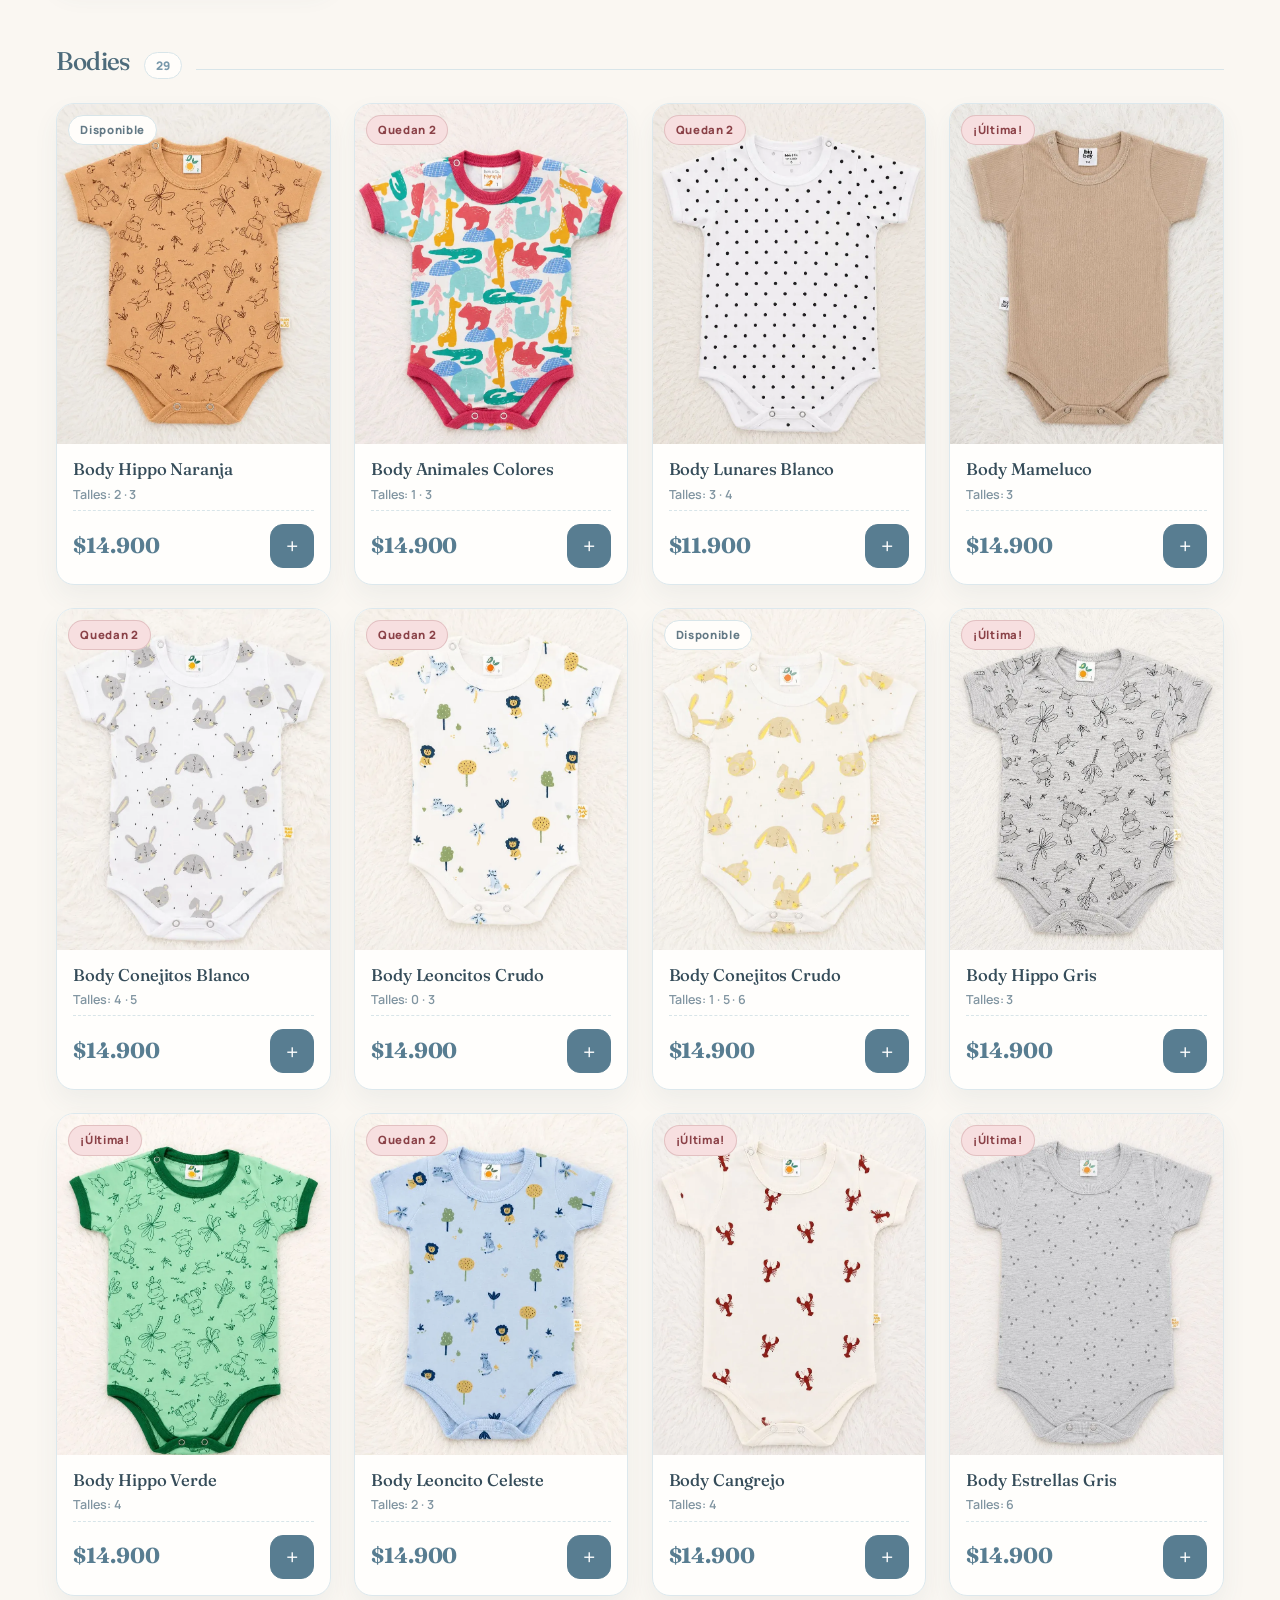
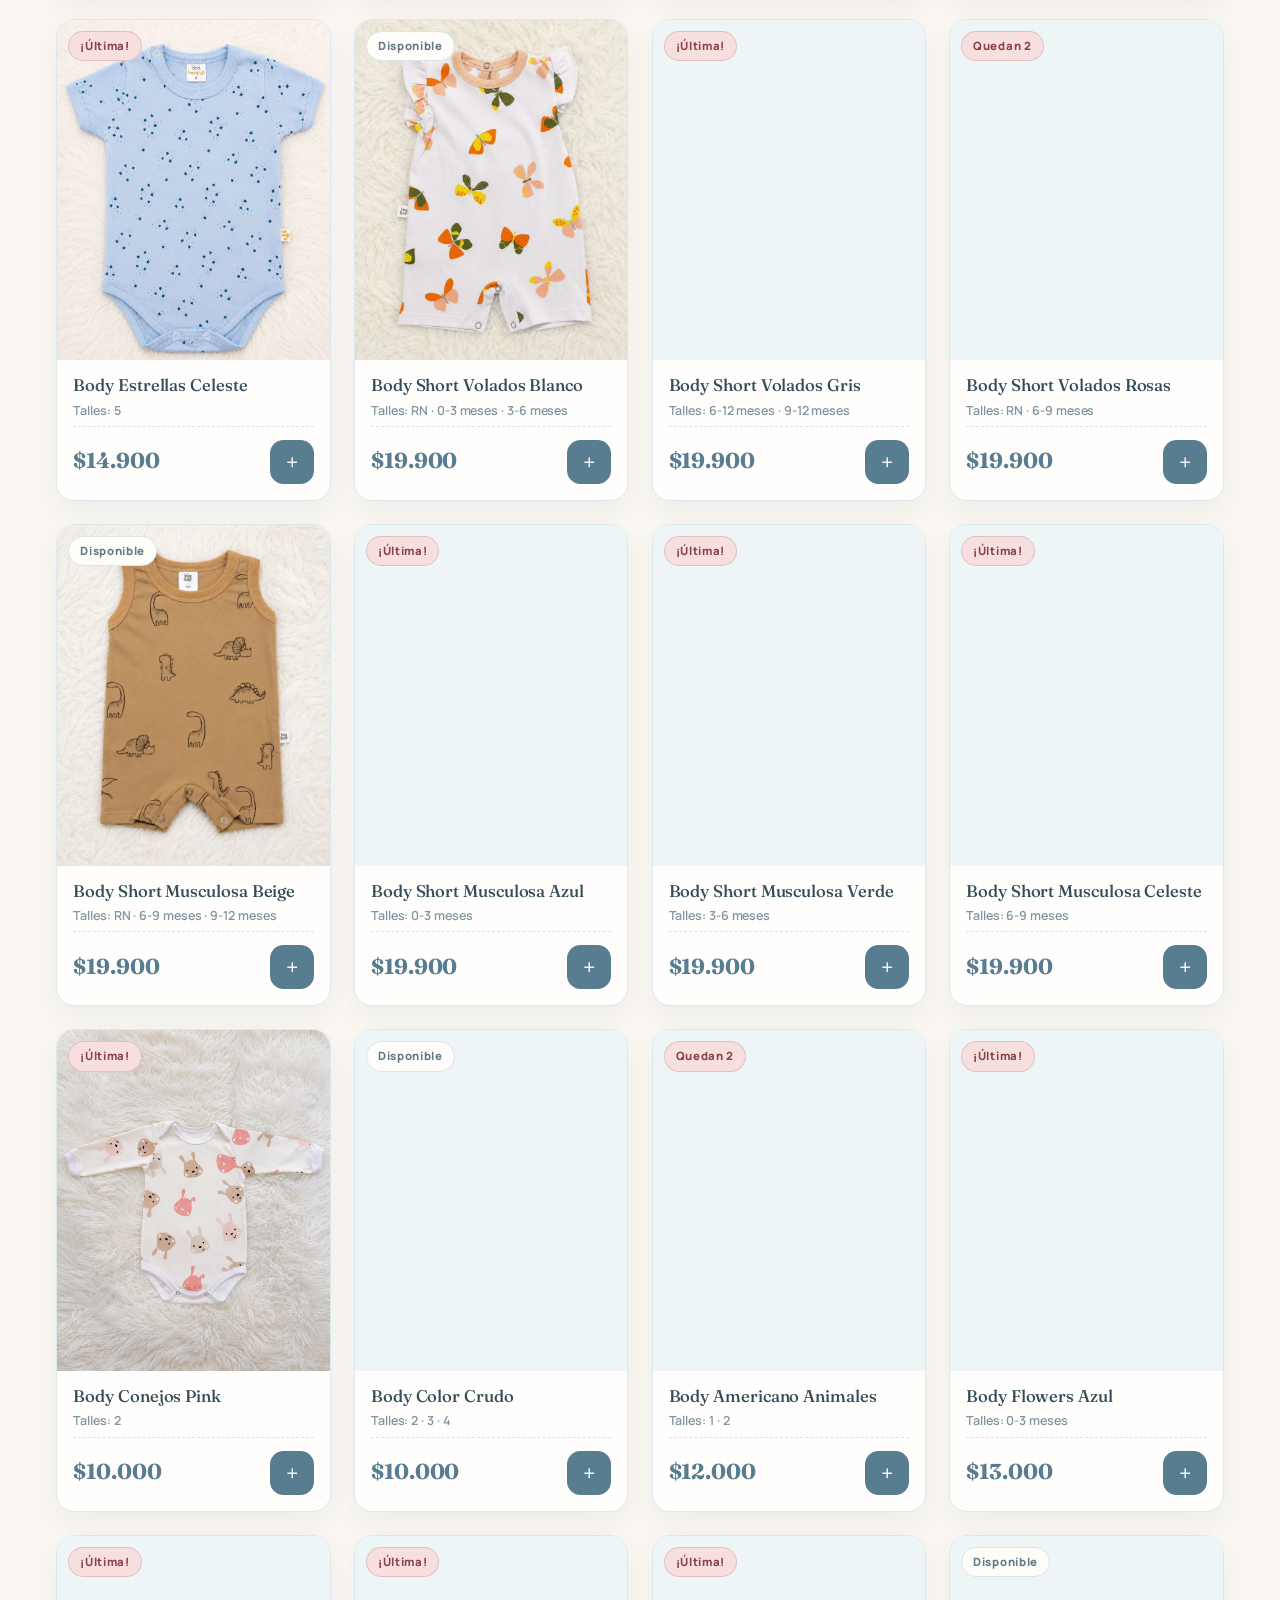
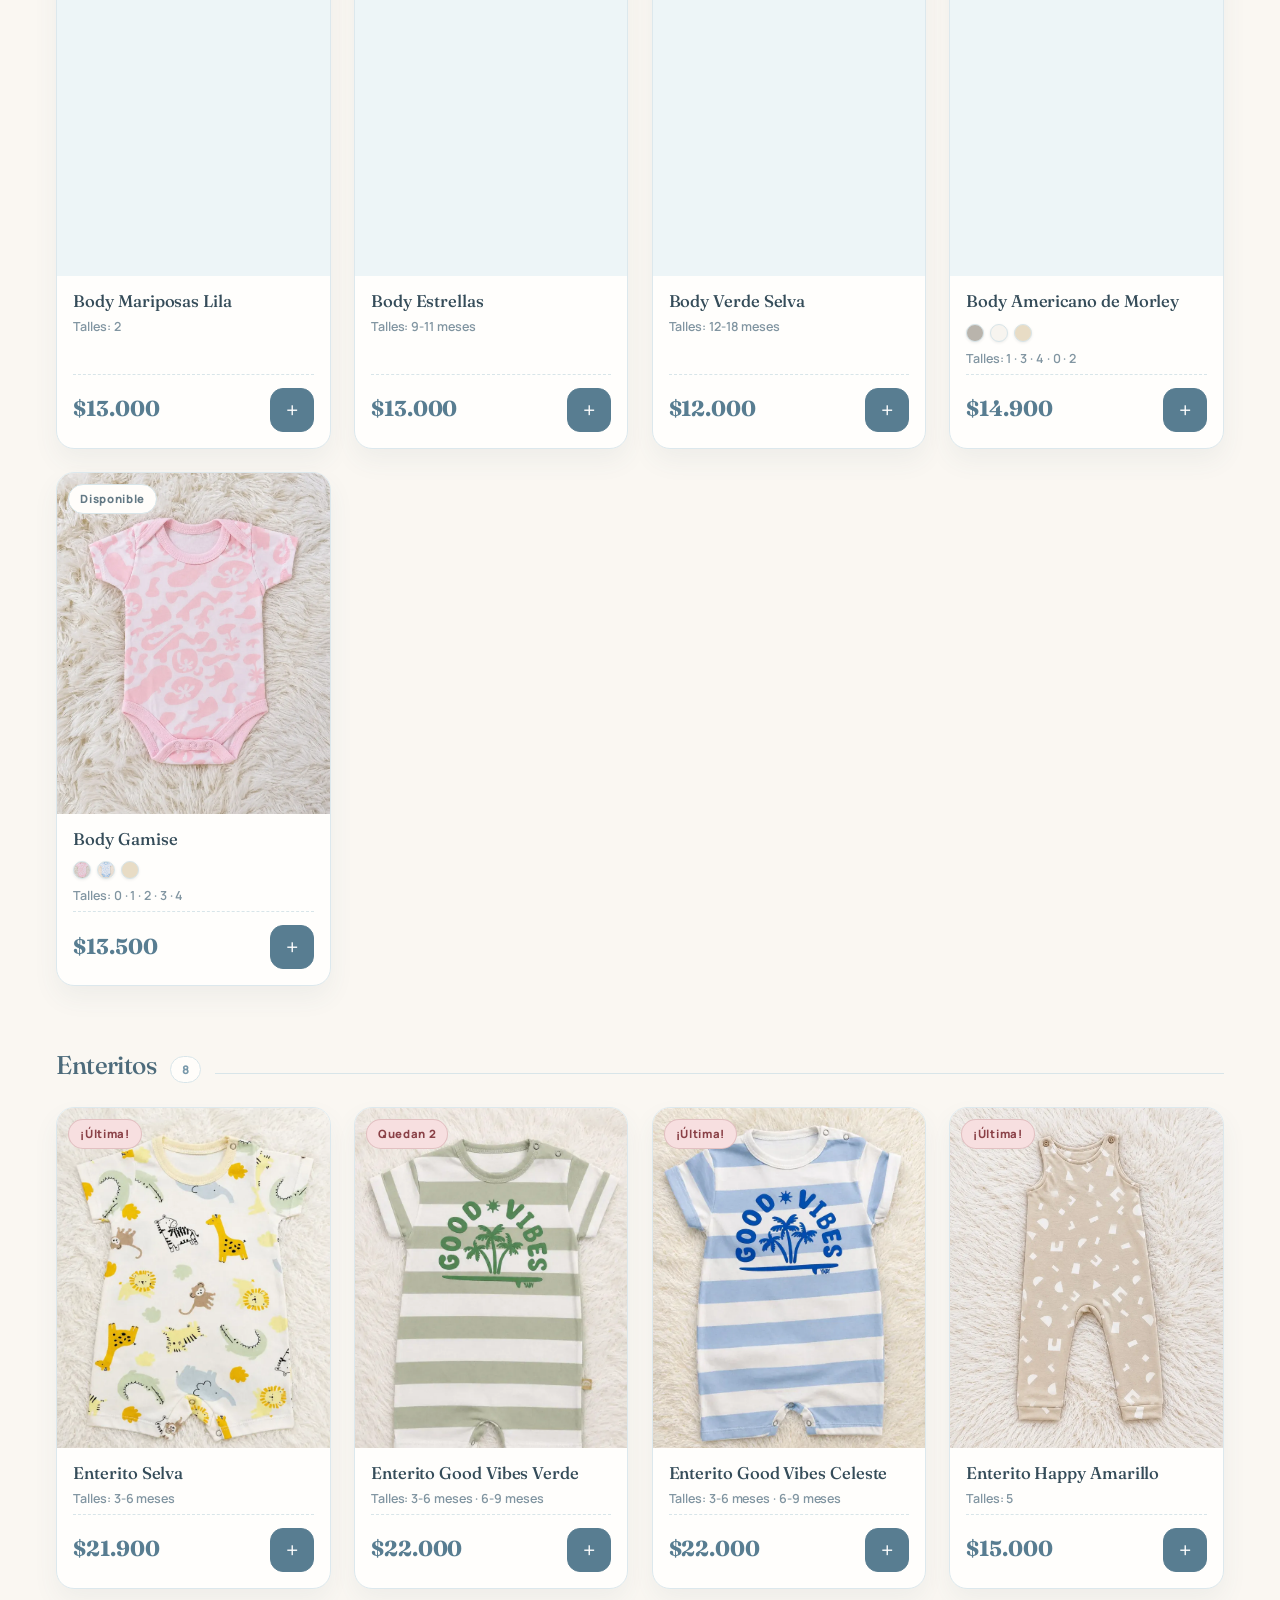
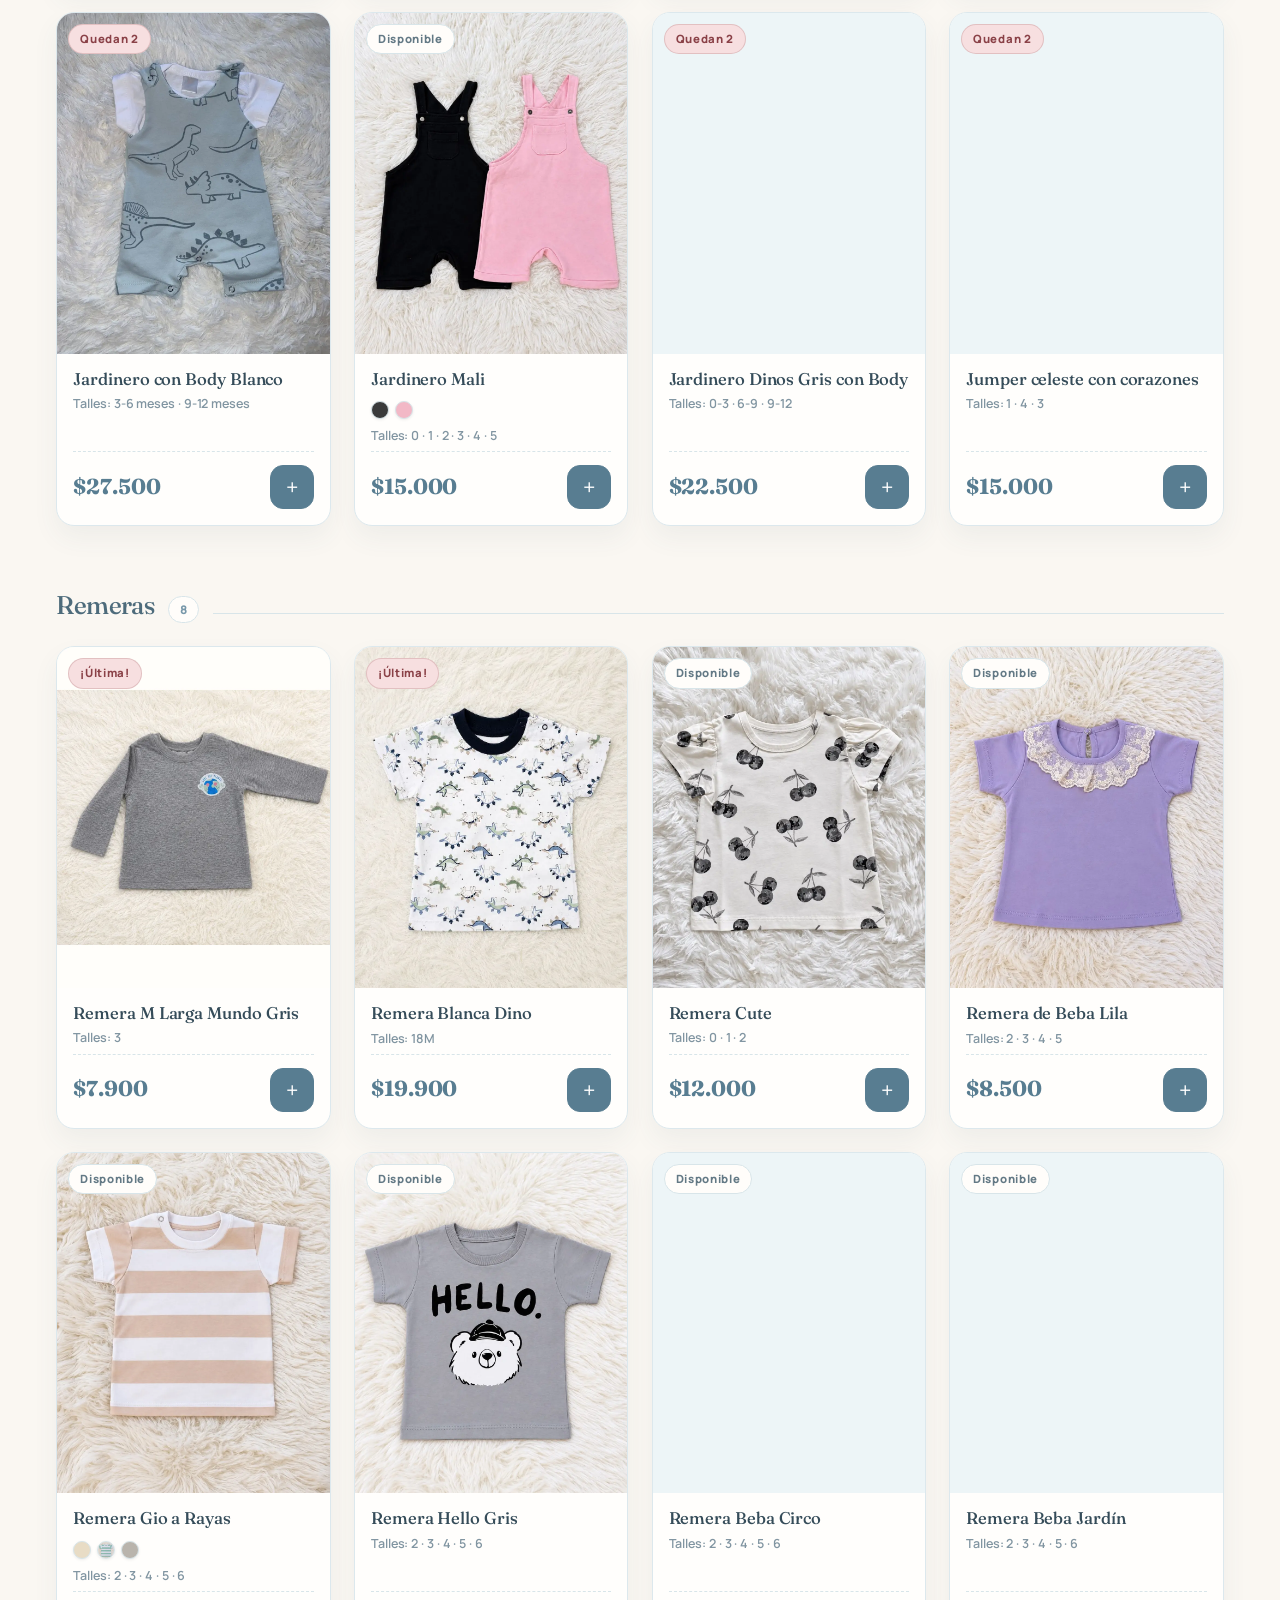
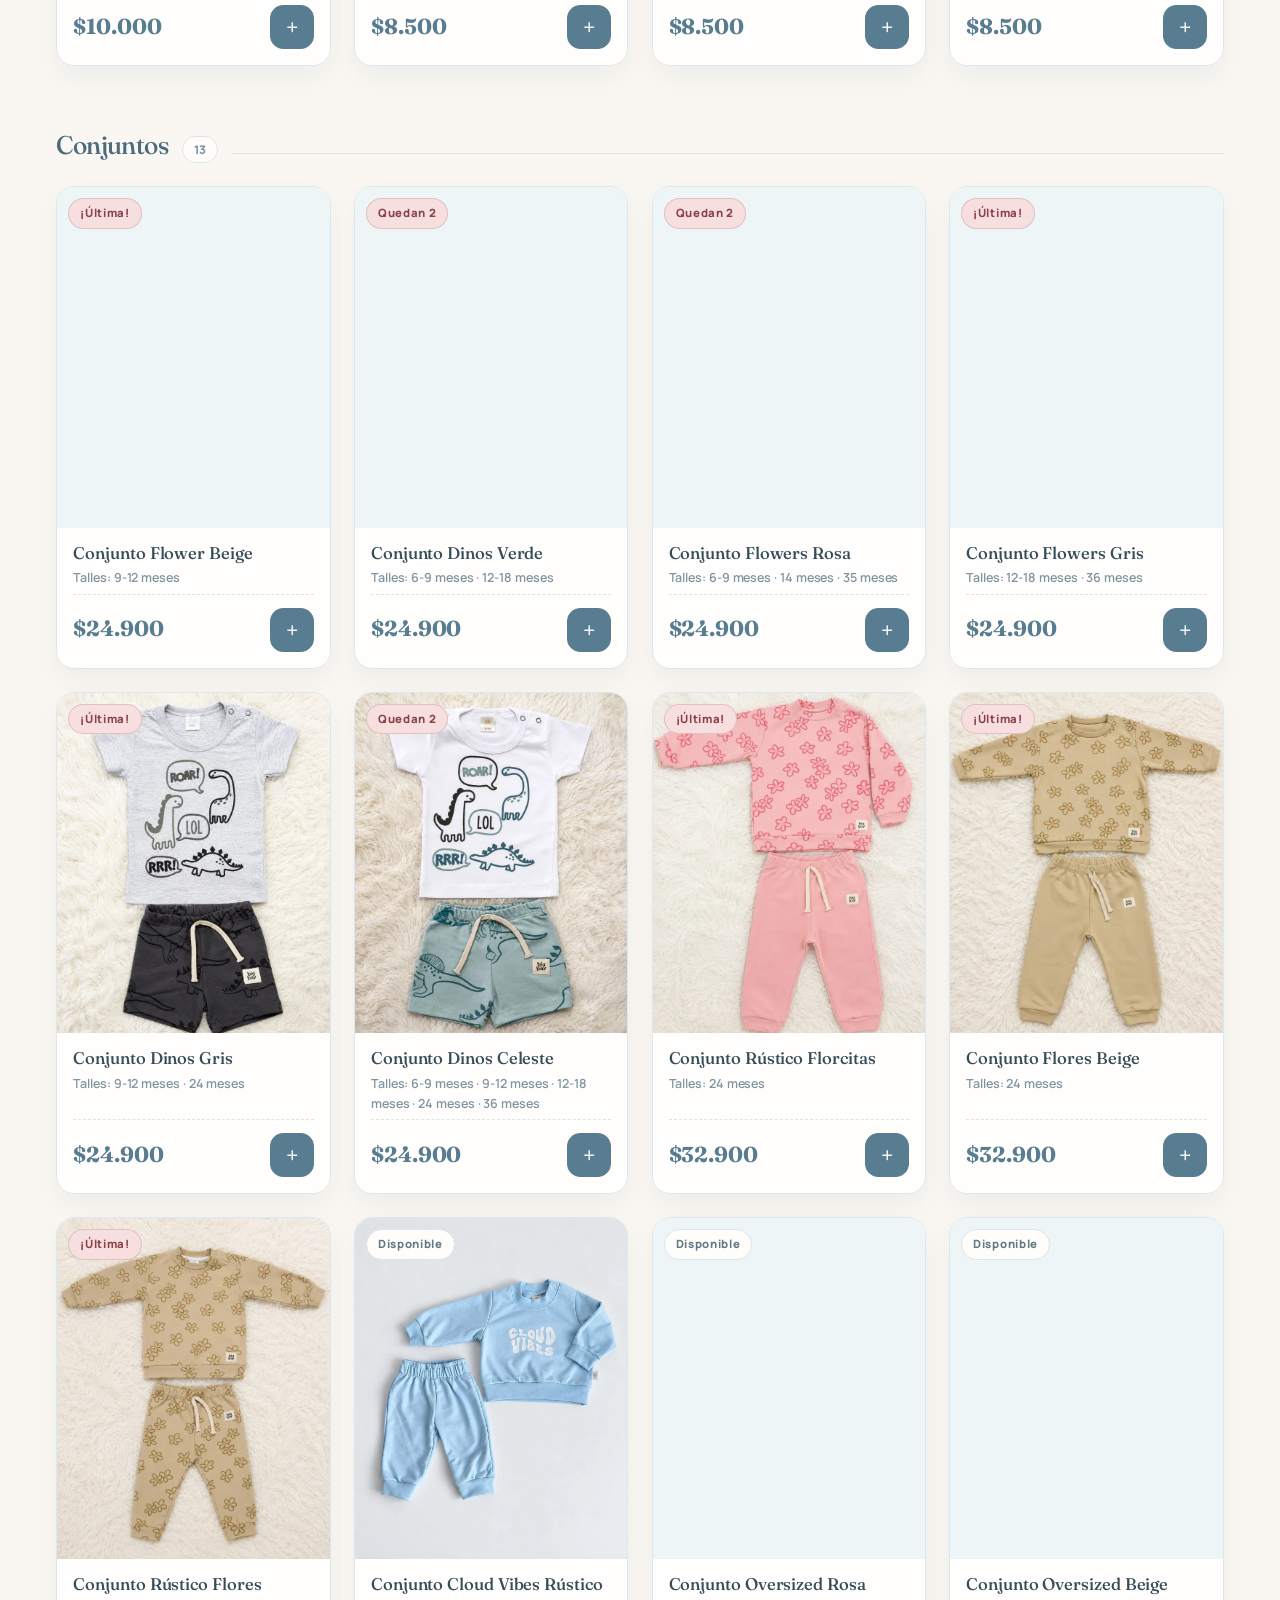
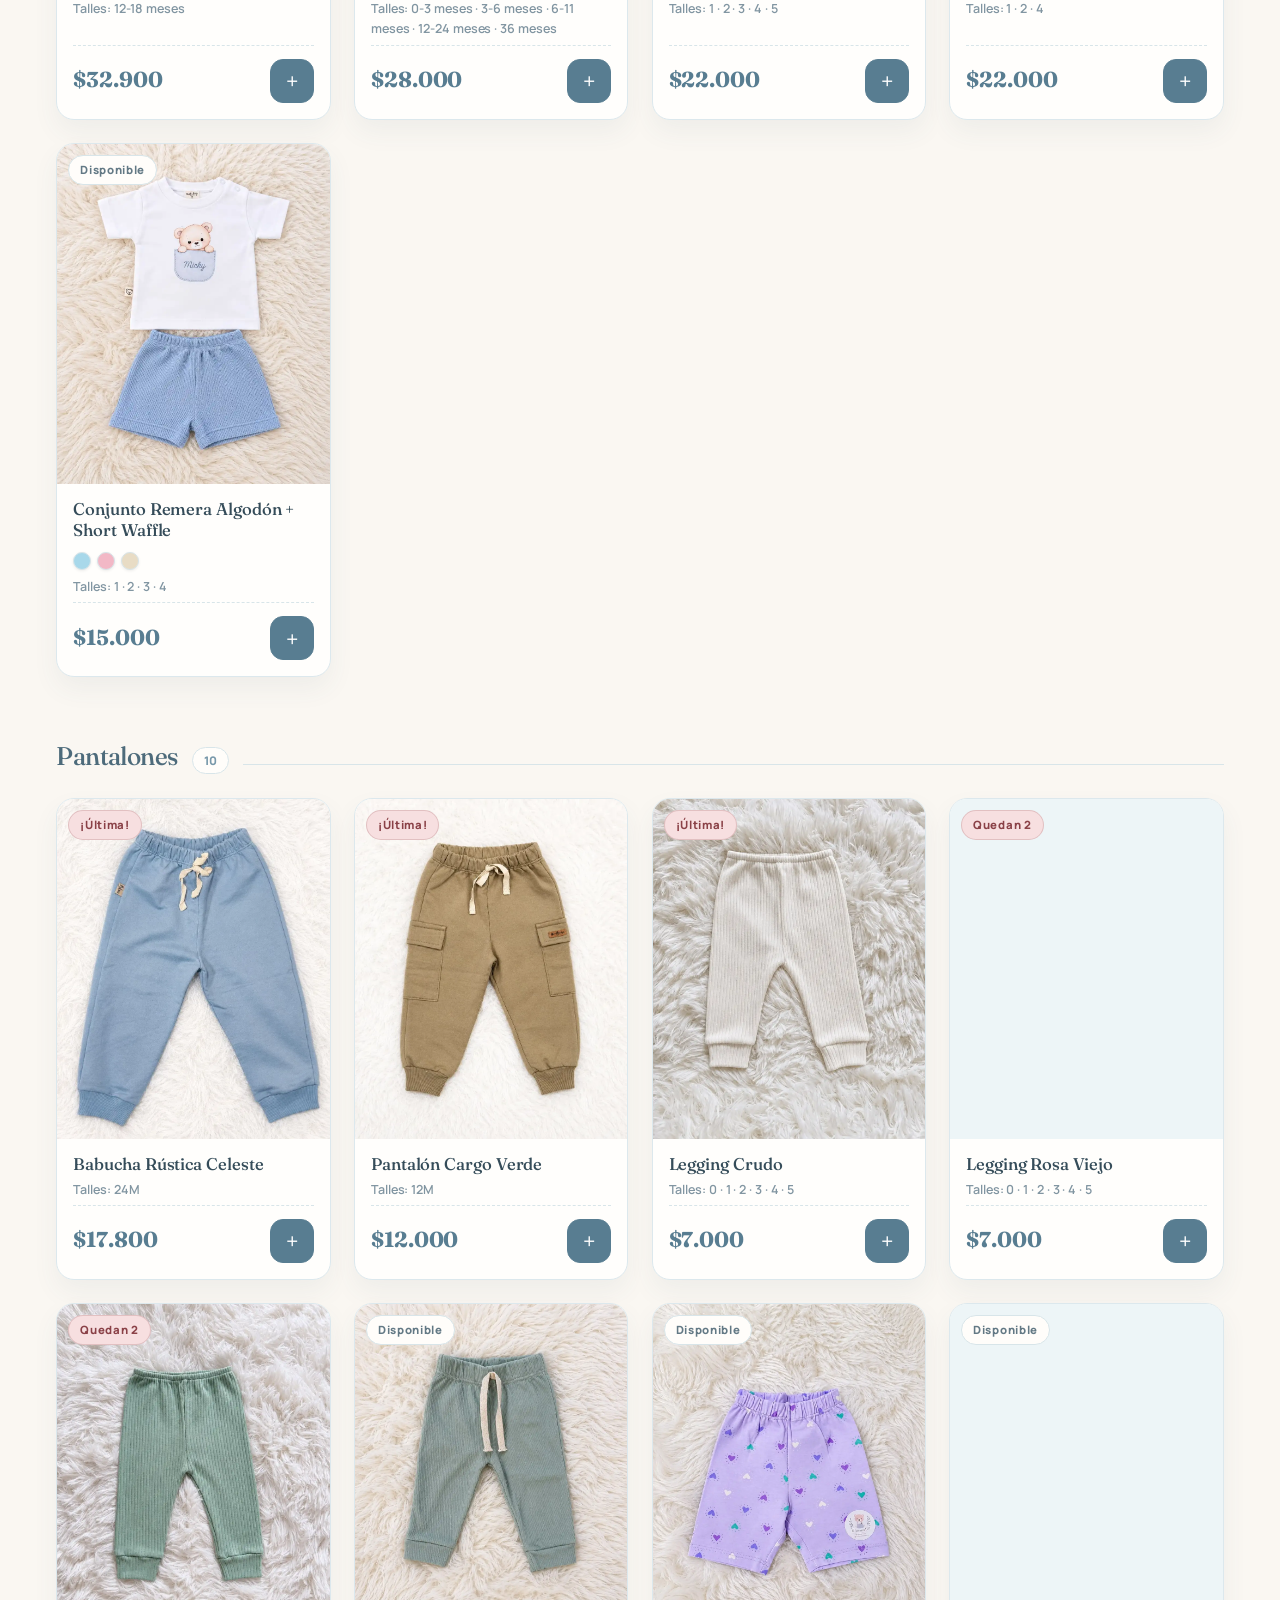
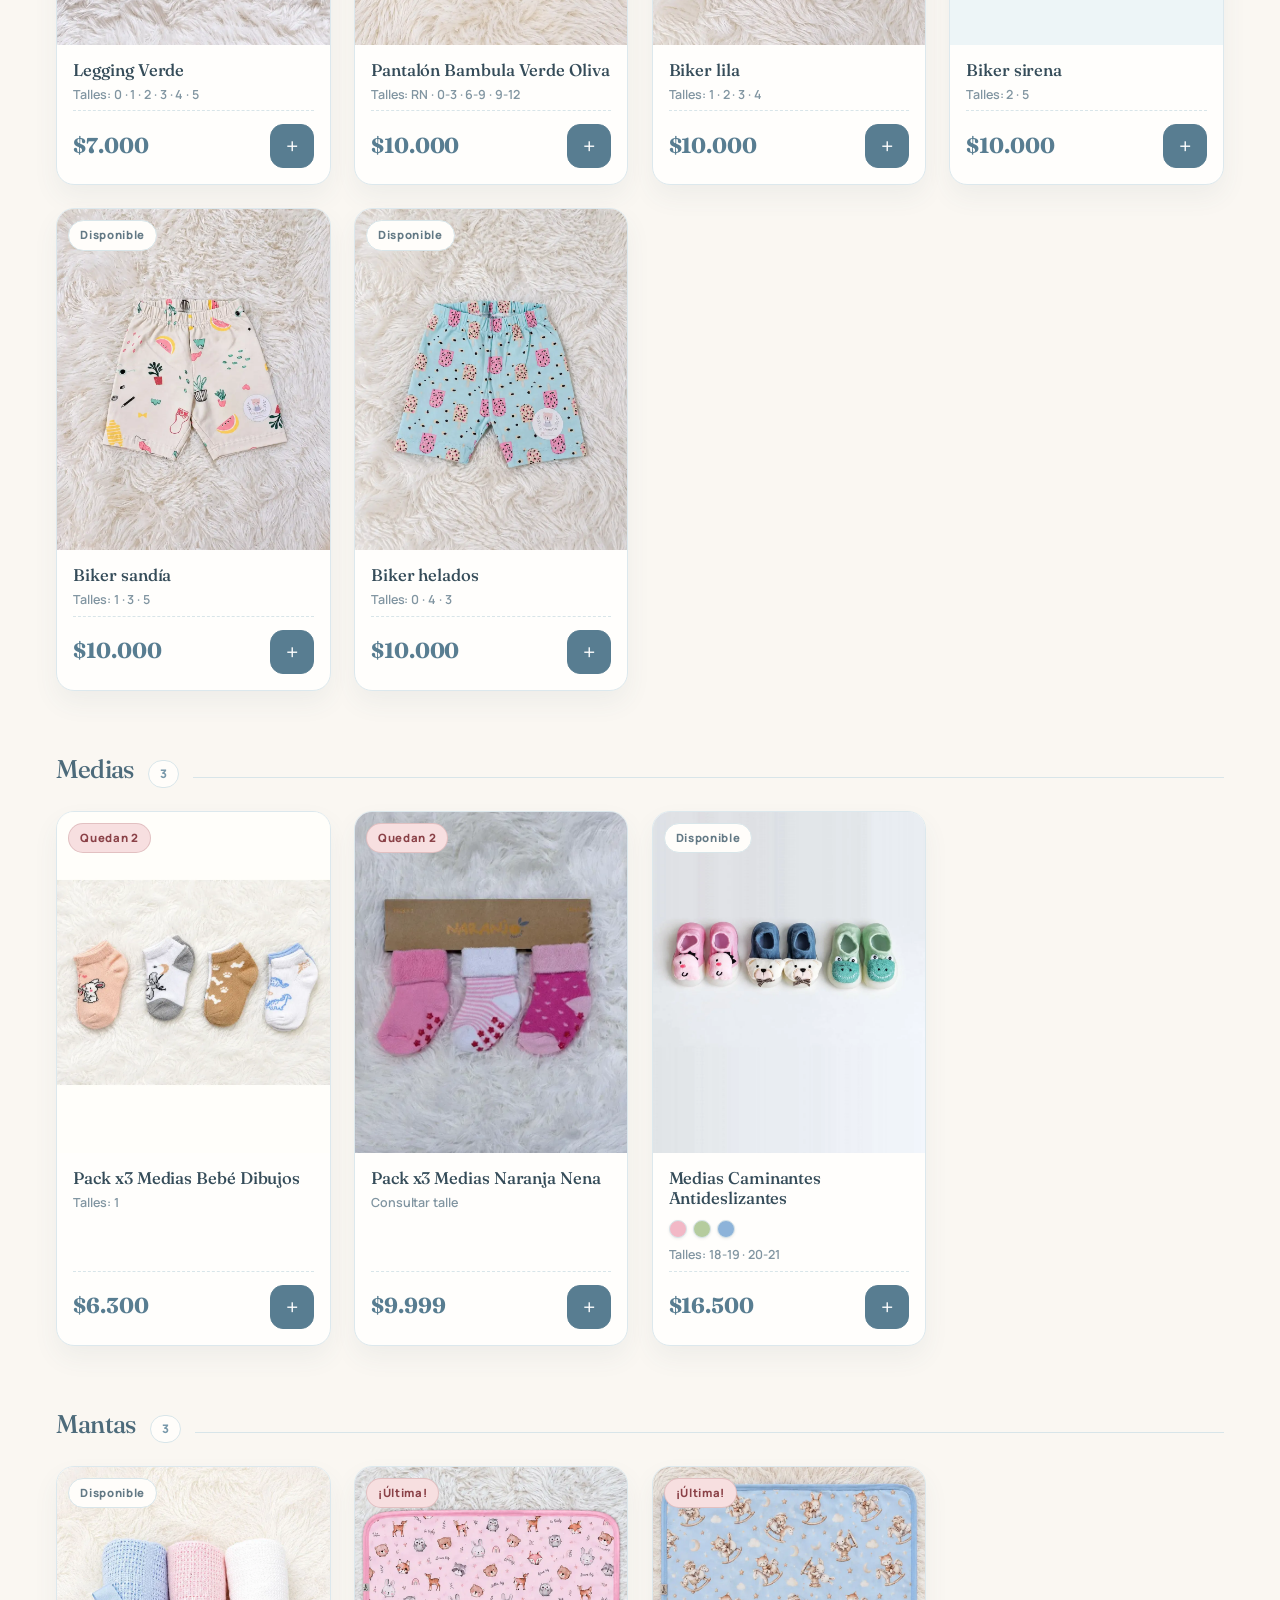
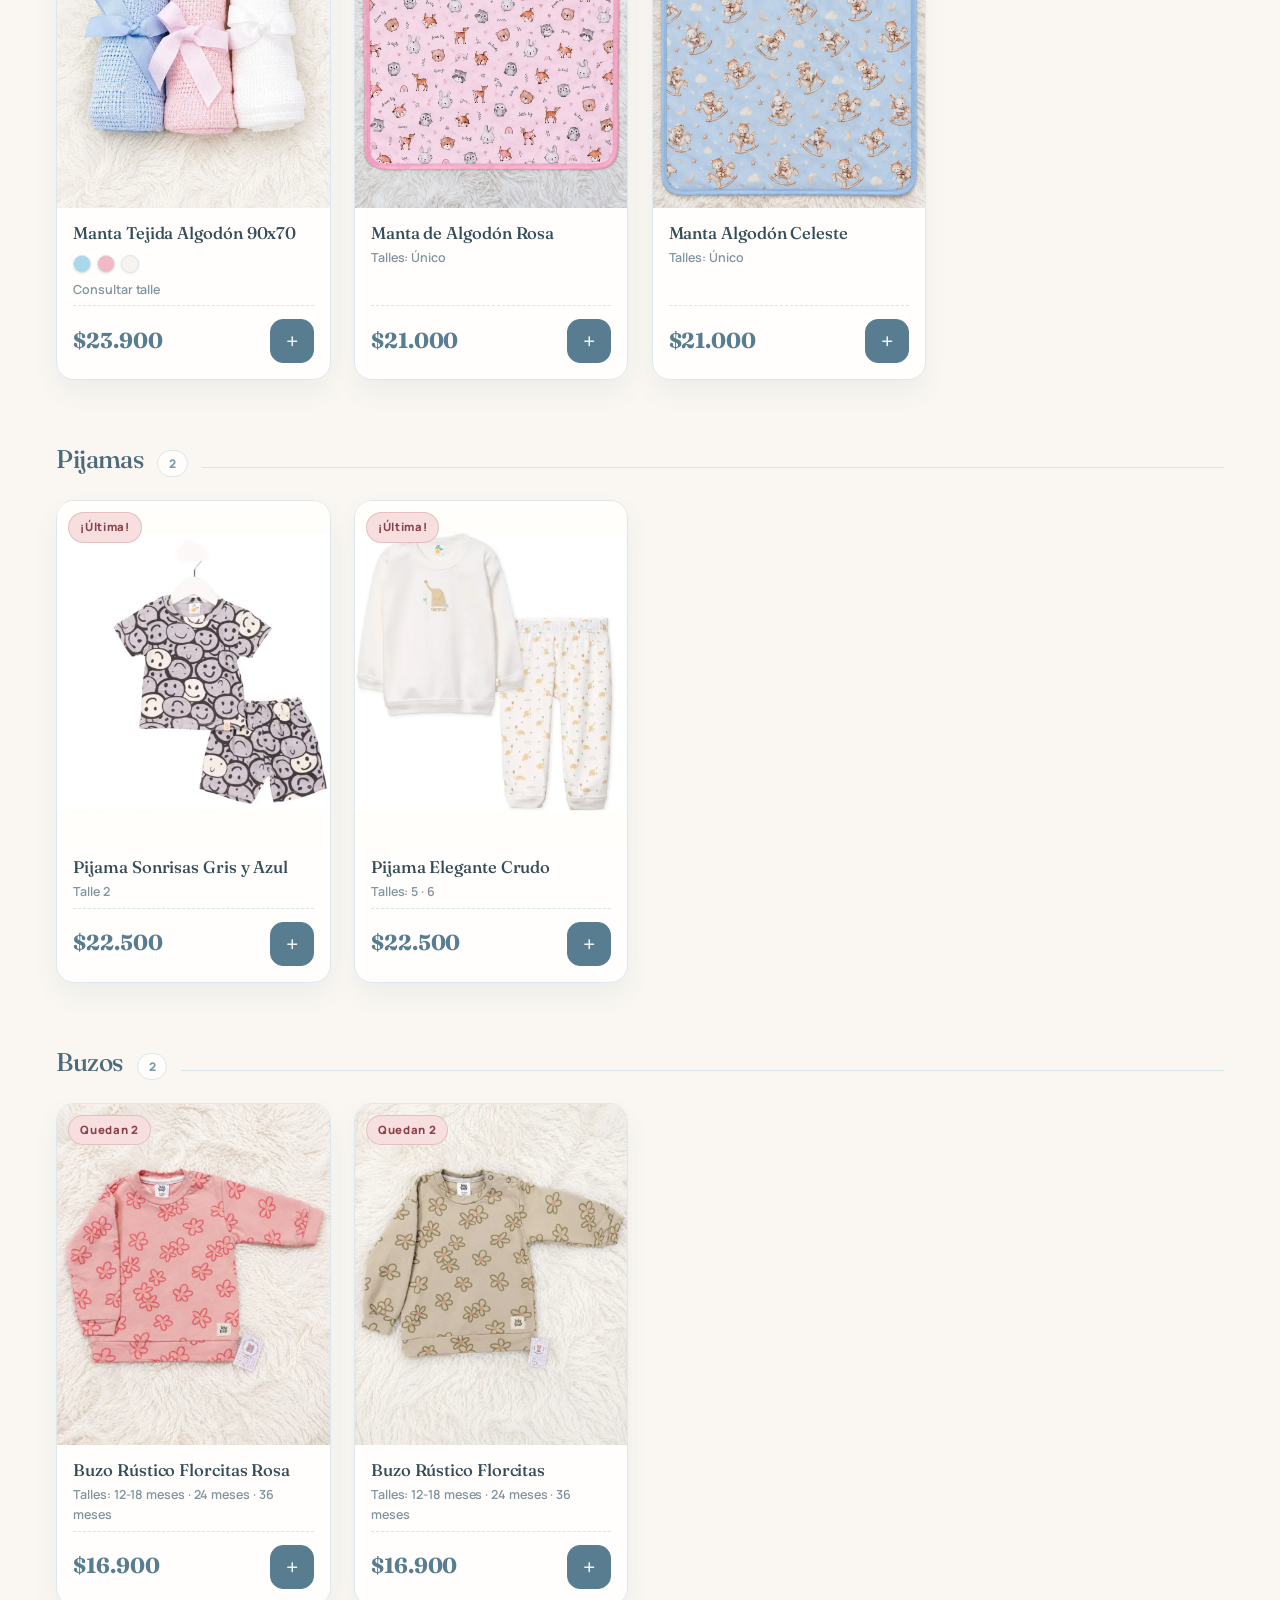
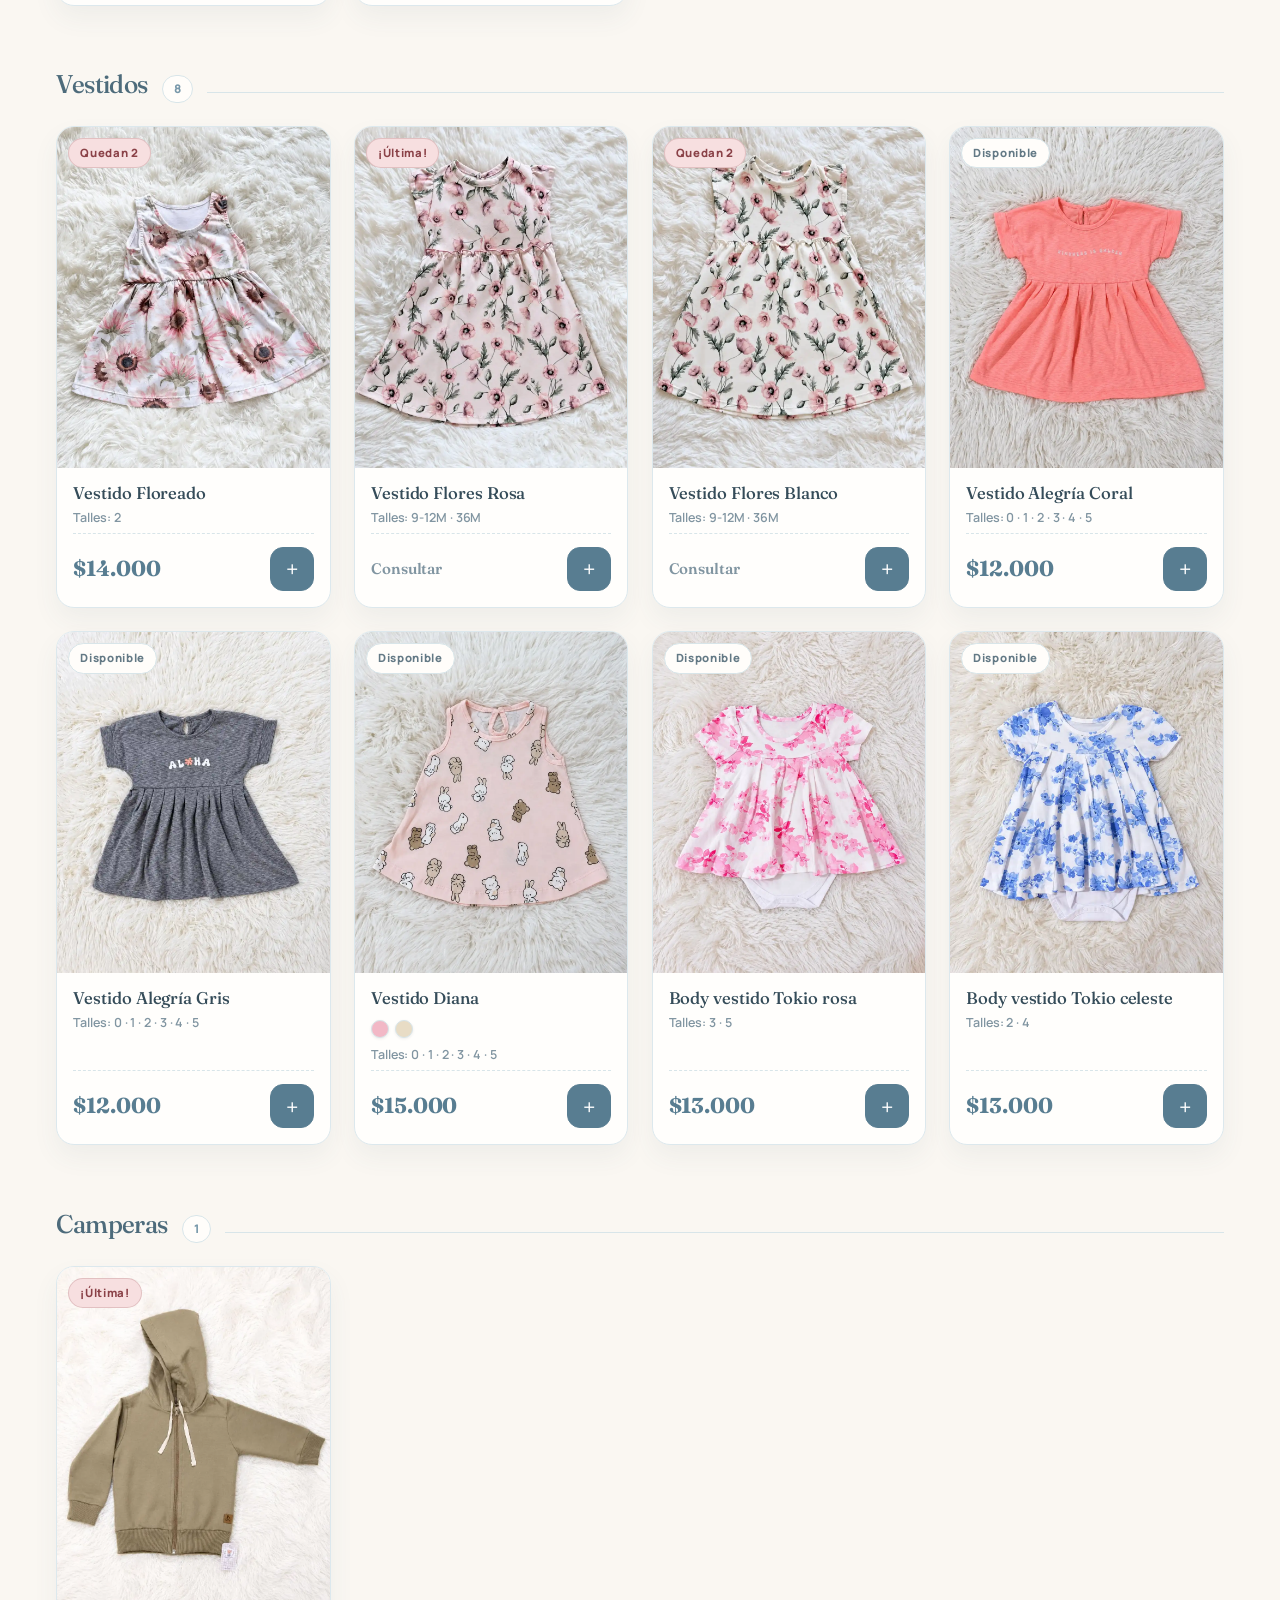
==== commit d0a91f29: "Quitar destacados y mejorar ficha móvil" ====
--- a/index.html
+++ b/index.html
@@ -598,9 +598,20 @@
   .card .name{font-size:.98rem}
   .card .precio{font-size:1.25rem}
   .catbar{top:64px}
-  .modal{grid-template-columns:1fr;max-height:94dvh;overflow-y:auto}
-  .modal-img{aspect-ratio:4/5;min-height:0;height:min(44dvh,360px);width:auto;justify-self:center;border-radius:var(--r-sm);margin-top:10px}
-  .modal-info{overflow:visible}
+  .modal{grid-template-columns:minmax(0,1fr);max-height:calc(100dvh - 16px);max-height:calc(100svh - 16px);overflow-y:auto;overscroll-behavior:contain;border-radius:16px;width:min(100%,560px)}
+  .modal-ov{padding:8px;place-items:center}
+  .modal-img{aspect-ratio:4/3;min-height:0;height:clamp(170px,30svh,270px);width:100%;justify-self:stretch;border-radius:0;margin:0}
+  .modal-img .modal-img-foto{object-fit:contain;padding:8px}
+  .modal-info{overflow:visible;padding:18px 18px calc(18px + env(safe-area-inset-bottom));gap:10px}
+  .modal-info h3{font-size:clamp(1.35rem,5vw,1.75rem);line-height:1.15;padding-right:32px;overflow-wrap:anywhere}
+  .modal-price{font-size:1.7rem}
+  .stock-state{white-space:normal;max-width:100%;flex-wrap:wrap;border-radius:12px}
+  .modal-stock-note{margin:0}
+  .modal-talles{gap:8px}
+  .talle-btn{padding:8px 14px;min-height:44px}
+  .modal-meta .row{align-items:flex-start;flex-wrap:wrap}
+  .modal-meta .row b{min-width:64px}
+  .modal-add{position:sticky;bottom:0;z-index:2;margin-top:6px;box-shadow:0 -12px 18px -10px var(--sup),0 -1px 0 var(--linea)}
   .modal-add{position:sticky;bottom:0;z-index:2;margin-top:12px;box-shadow:0 -14px 20px -8px var(--sup),0 -1px 0 var(--linea)}
   .pie-grilla{grid-template-columns:1fr}
   .etiqueta-flotante{left:auto;right:14px;bottom:14px;max-width:200px}
@@ -749,7 +760,7 @@
       <button type="button" class="gio5-cart cart-btn" onclick="abrirCarrito()" aria-haspopup="dialog" aria-label="Abrir carrito"><svg viewBox="0 0 24 24" aria-hidden="true"><path d="M3 4h2l2.1 10.5h11.6l2.2-8.5H6"/><circle cx="10" cy="20" r="1.1"/><circle cx="18" cy="20" r="1.1"/></svg><span>Mi carrito</span><span class="cart-count" id="cartCount" style="display:none">0</span><span class="cart-cupon" id="cartCupon" hidden>Descuento</span></button>
     </div>
   </div>
-  <nav class="gio5-menu" id="gio5-menu" aria-label="Navegación principal"><a href="#arriba">Inicio</a><a href="#destacados">Favoritos</a><a href="#catalogo" onclick="gio5Filtrar('Bodies')">Bodies</a><a href="#catalogo" onclick="gio5Filtrar('Conjuntos')">Conjuntos</a><a href="#catalogo" onclick="gio5Filtrar('Enteritos')">Enteritos</a><a href="#catalogo" onclick="gio5Filtrar('Vestidos')">Vestidos</a><a href="#catalogo" onclick="gio5Filtrar('Accesorios')">Accesorios</a><a href="nosotros.html">Nosotros</a></nav>
+  <nav class="gio5-menu" id="gio5-menu" aria-label="Navegación principal"><a href="#arriba">Inicio</a><a href="#catalogo" onclick="gio5Filtrar('Bodies')">Bodies</a><a href="#catalogo" onclick="gio5Filtrar('Conjuntos')">Conjuntos</a><a href="#catalogo" onclick="gio5Filtrar('Enteritos')">Enteritos</a><a href="#catalogo" onclick="gio5Filtrar('Vestidos')">Vestidos</a><a href="#catalogo" onclick="gio5Filtrar('Accesorios')">Accesorios</a><a href="nosotros.html">Nosotros</a></nav>
 </header>
 <main id="arriba">
 <!-- ══ hero ══ -->
@@ -778,12 +789,6 @@
       <a href="nosotros.html">Conocé nuestra historia →</a>
     </div>
   </div>
-</section>
-
-<!-- ══ destacados sencillos ══ -->
-<section class="section destacados destacados-simples" id="destacados">
-  <div class="cabecera"><h2>Destacados</h2></div>
-  <div class="destacados-lista" id="grid-destacados"></div>
 </section>
 
 <!-- ══ catálogo ══ -->
@@ -3913,11 +3918,7 @@
   </article>`;
 }
 function renderDestacados(){
-  const cont=document.getElementById("grid-destacados");
-  const lista=DESTACADOS.map(id=>PRODUCTOS.find(x=>x.id===id)).filter(p=>p&&stockTotal(p)>0&&(p.img||(p.colores&&p.colores.length)));
-  const destacados=lista.map((p,i)=>destacadoHTML(p,i)).join("");
-  cont.innerHTML=destacados;
-  document.getElementById("destacados").style.display=destacados?"block":"none";
+  // Sección retirada por pedido; mantener la llamada legacy sin renderizar nada.
   etiquetaHero();
 }
 function renderGrupos(){
@@ -3934,8 +3935,6 @@
   });
   if(total===0){html=`<div class="no-results"><span class="e">🔍</span>No encontramos prendas con ese filtro.<br>Probá con otra búsqueda o talle.</div>`;}
   cont.innerHTML=html;
-  // destacados solo sin filtro
-  document.getElementById("destacados").style.display=hayFiltro?"none":"block";
 }
 function cardHTML(p,fav){
   const enCarrito=Object.values(carrito).filter(i=>i.producto.id===p.id).reduce((s,i)=>s+i.cantidad,0);
@@ -4146,7 +4145,7 @@
   sincronizarCupon(subtotal);
   const descAplicado=descuentoVigente(subtotal);
   const totalEl=document.getElementById("total");totalEl.textContent=subtotal>0?fmt(Math.max(0,subtotal-descAplicado)+(entrega==='envio'?costoEnvio:0)):"Consultar";
-  const mpBtn=document.getElementById("mp-btn");mpBtn.disabled=count===0||subtotal===0;mpBtn.style.display=(BACKEND_URL||MP_LINK)?"":"none";
+  const mpBtn=document.getElementById("mp-btn");if(mpBtn){mpBtn.disabled=count===0||subtotal===0;mpBtn.style.display=(BACKEND_URL||MP_LINK)?"":"none";}
   recalcularEnvio();
   actualizarPaso();
   const cont=document.getElementById("items");
--- a/assets/giorenatto5.css
+++ b/assets/giorenatto5.css
@@ -64,6 +64,23 @@
 .salto{position:fixed!important;top:-100px!important;left:12px!important;z-index:999;background:#2c5061;color:#fff;padding:9px 15px;border-radius:12px}.salto:focus,.salto:focus-visible{top:9px!important}
 .talles-float .talles-icon.gio5-talles-fallback::before{content:'↔';color:#698da1;font-size:1.45rem;font-weight:700}
 @media(max-width:620px){.gio5-hero-content{padding-top:21px;padding-bottom:25px}.gio5-hero h1{font-size:clamp(2.4rem,10vw,3.5rem)}.gio5-mini-trust{display:none}.gio5-primary{margin-bottom:1px}.flotantes{right:8px;bottom:12px;gap:8px}.wa-float{width:44px;height:44px}.talles-float .talles-icon{width:43px;height:43px}.talles-float .talles-badge{font-size:.54rem}}
+/* Compact featured product tiles, especially on small phone screens. */
+.destacados-simples{padding-top:26px;padding-bottom:32px}
+.destacados-simples>.cabecera{margin:0 0 16px;align-items:center}
+.destacados-simples .cabecera h2{font-family:Georgia,'Times New Roman',serif;font-size:1.75rem;font-weight:500}
+.destacados-simples .destacados-lista{display:grid;grid-template-columns:repeat(5,minmax(0,1fr));gap:14px}
+.destacados-simples .destacado{display:flex;flex-direction:column;align-items:stretch;gap:0;padding:0;border:1px solid #e2eaed;border-radius:15px;background:#fffefa;overflow:hidden;box-shadow:0 5px 15px #4765750b}
+.destacados-simples .destacado:last-child{border-bottom:1px solid #e2eaed}
+.destacados-simples .destacado .num,.destacados-simples .destacado .info p:not(.cat),.destacados-simples .destacado .ver{display:none}
+.destacados-simples .destacado .foto{order:0;width:100%;max-width:none;aspect-ratio:1/1.08;justify-self:stretch;border-radius:0;box-shadow:none;background:#f0f6f8}
+.destacados-simples .destacado .info{order:1;padding:10px 11px 12px}
+.destacados-simples .destacado .info .cat{font-size:.6rem;letter-spacing:.1em;margin:0 0 4px}
+.destacados-simples .destacado .info h3{font:600 .87rem/1.25 system-ui,-apple-system,sans-serif;letter-spacing:0;display:-webkit-box;-webkit-line-clamp:2;-webkit-box-orient:vertical;overflow:hidden;min-height:2.2em}
+.destacados-simples .destacado .info .fila{margin-top:7px;gap:6px}
+.destacados-simples .destacado .info .precio{font:700 1rem/1.2 system-ui,-apple-system,sans-serif}
+@media(max-width:760px){.destacados-simples .destacados-lista{grid-template-columns:repeat(2,minmax(0,1fr));gap:11px}.destacados-simples{padding-top:20px;padding-bottom:26px}}
+@media(max-width:380px){.destacados-simples .destacados-lista{gap:8px}.destacados-simples .destacado .info{padding:9px}.destacados-simples .destacado .info h3{font-size:.81rem}}
+
 /* Mobile catalog category filters remain available while scrolling. */
 @media(max-width:760px){
   .catbar{position:sticky!important;top:0!important;z-index:68!important;background:rgba(250,247,242,.96)!important;backdrop-filter:blur(12px);-webkit-backdrop-filter:blur(12px)}
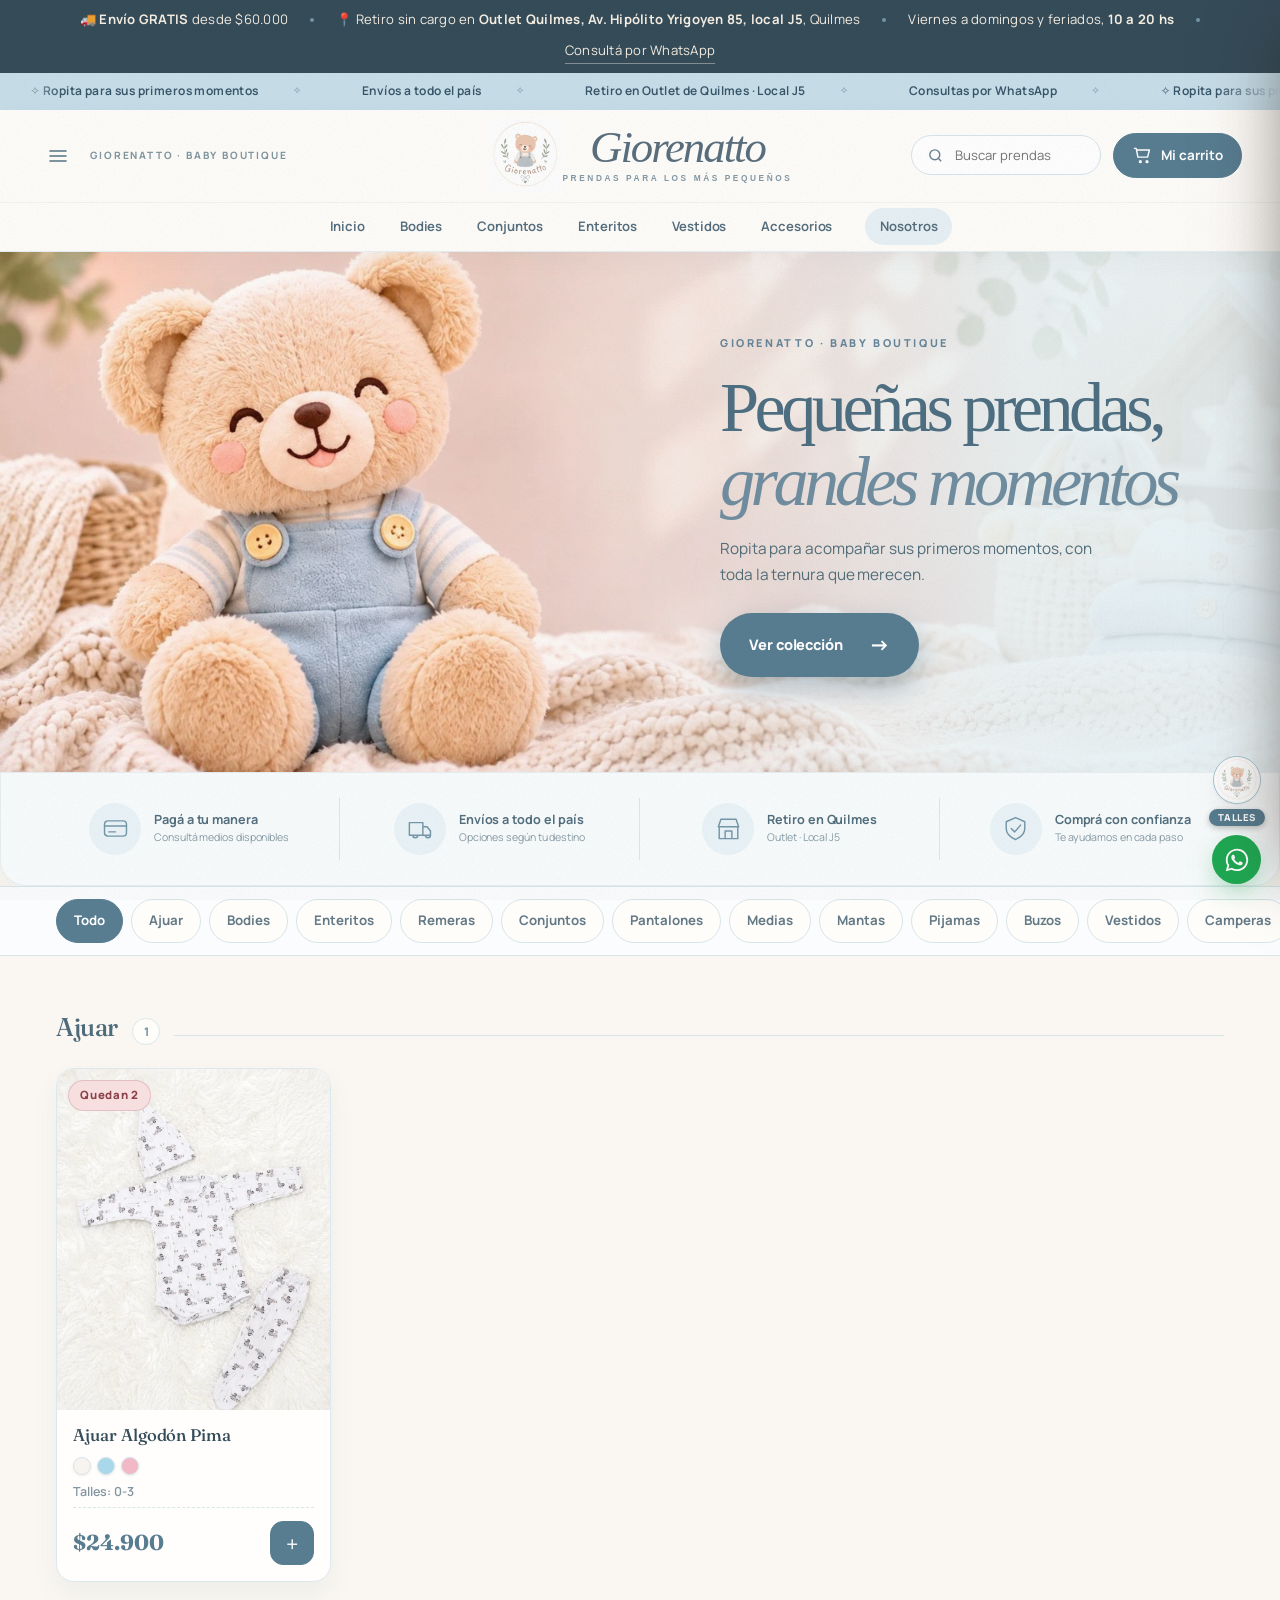
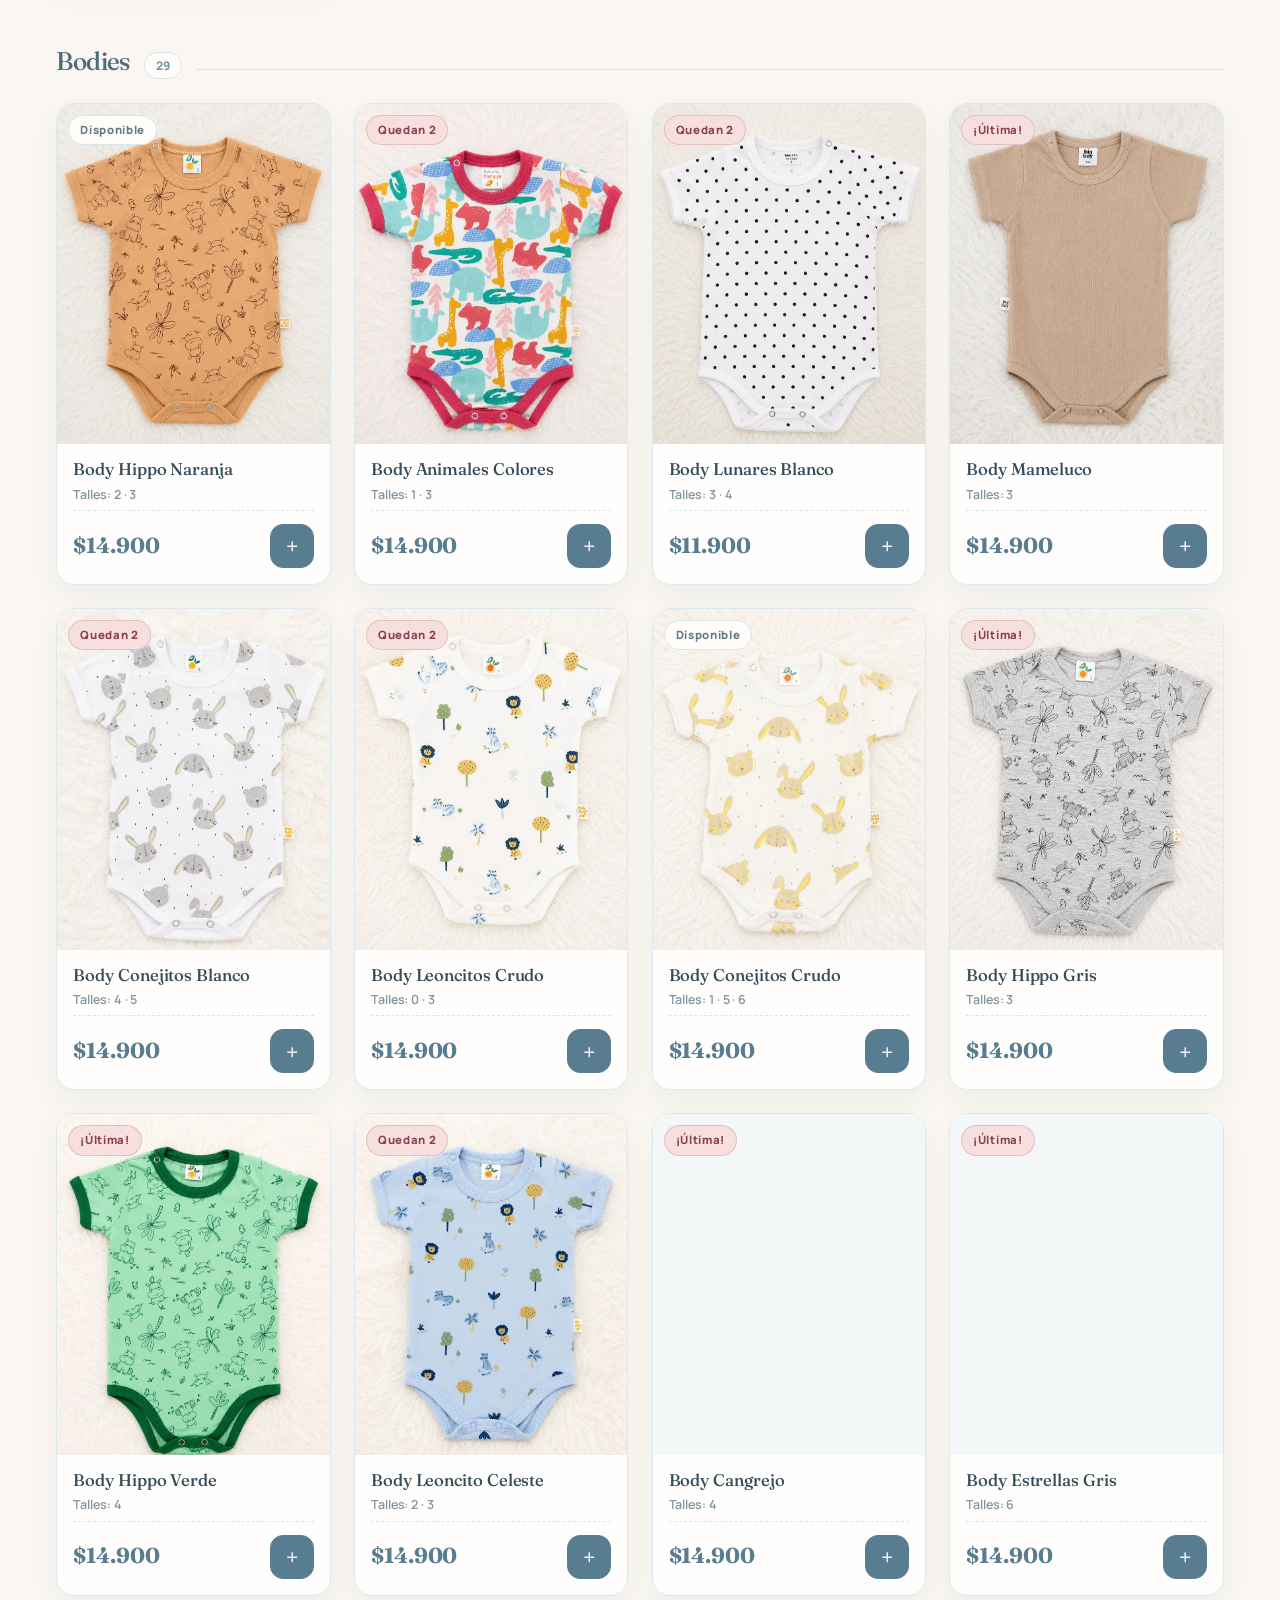
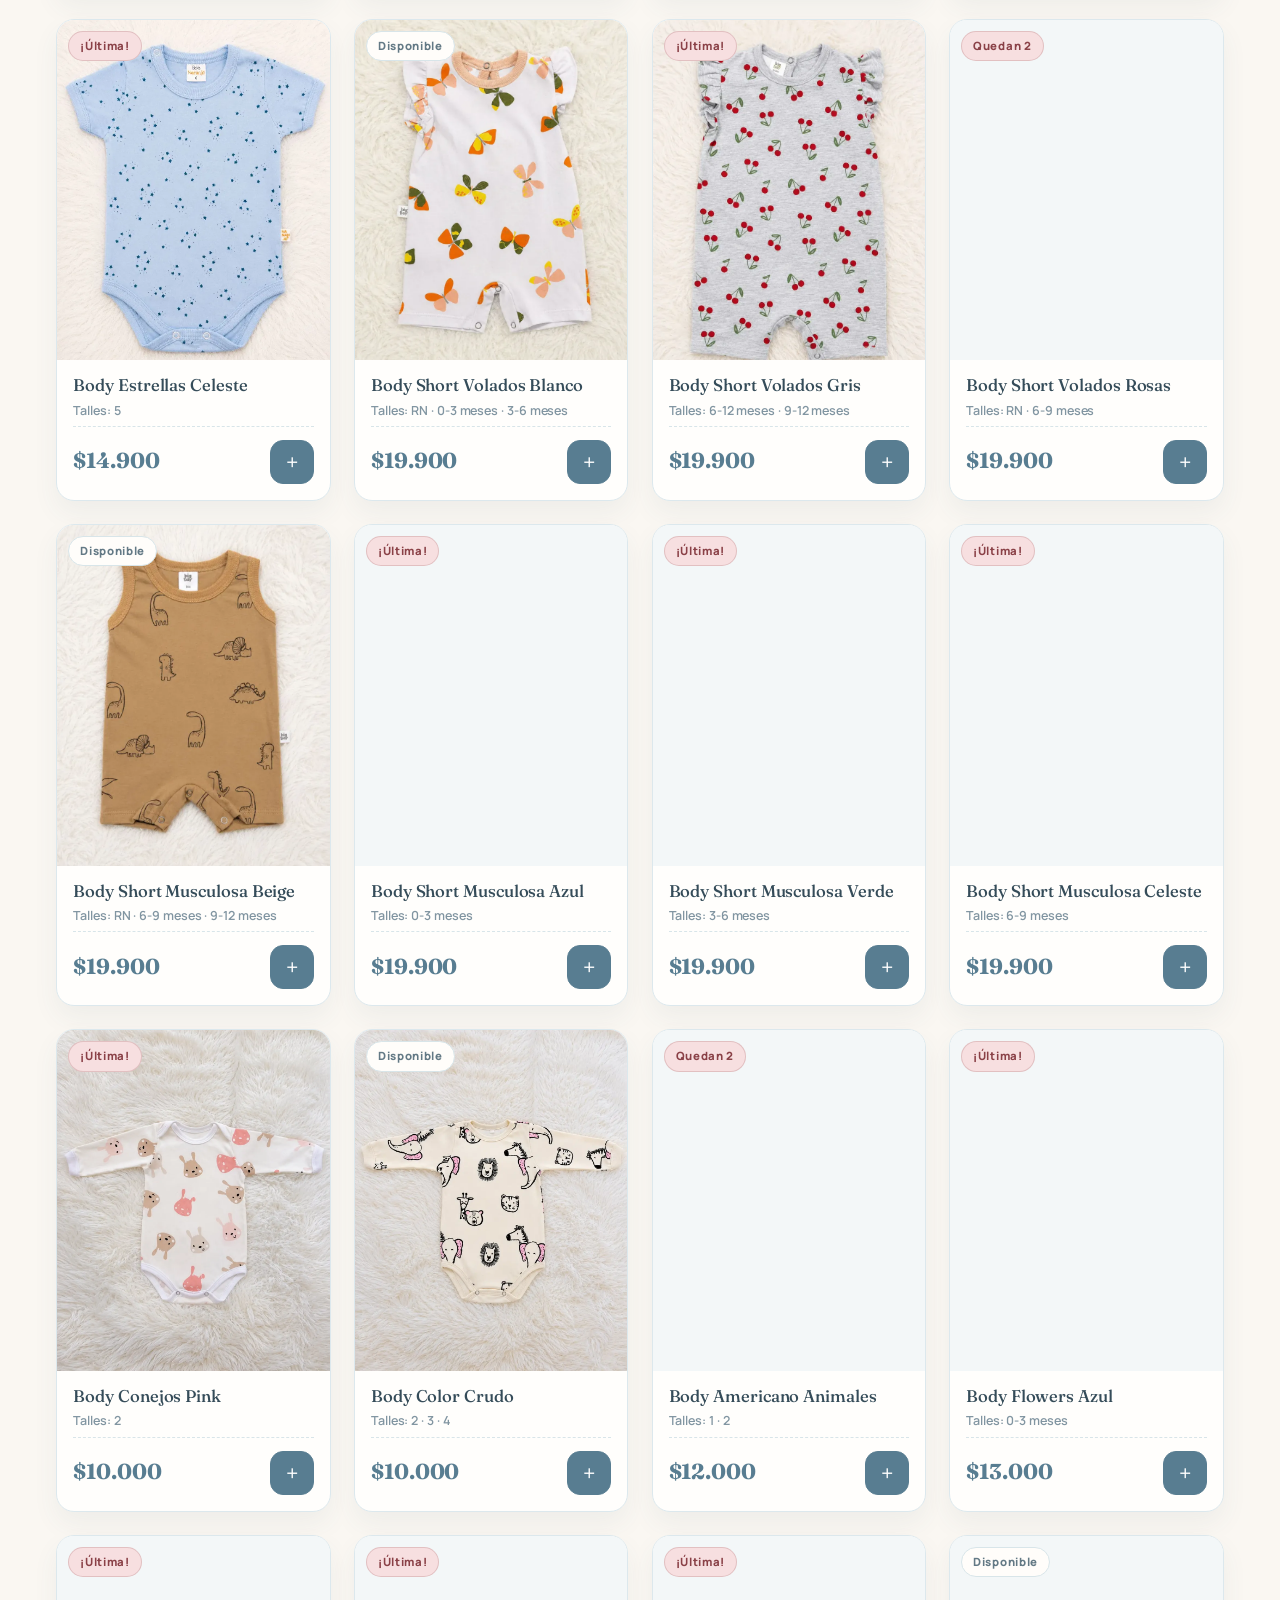
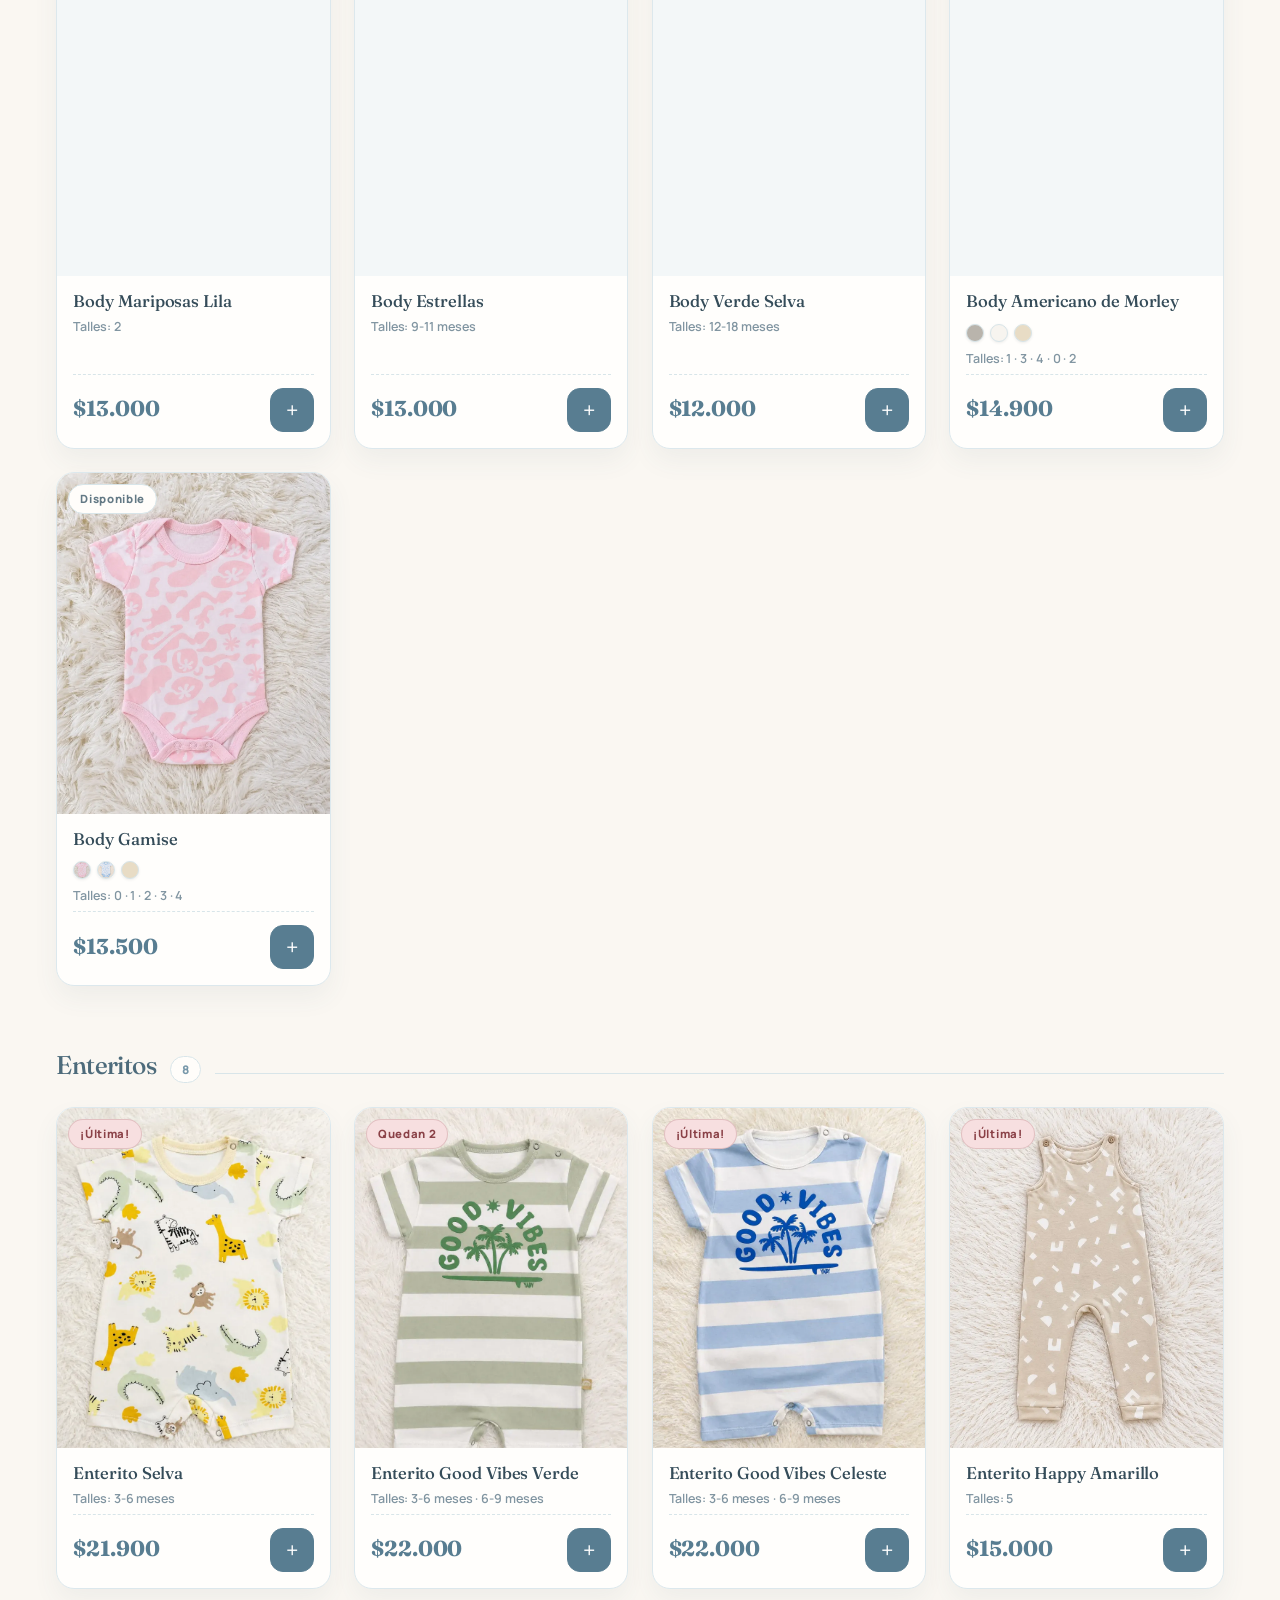
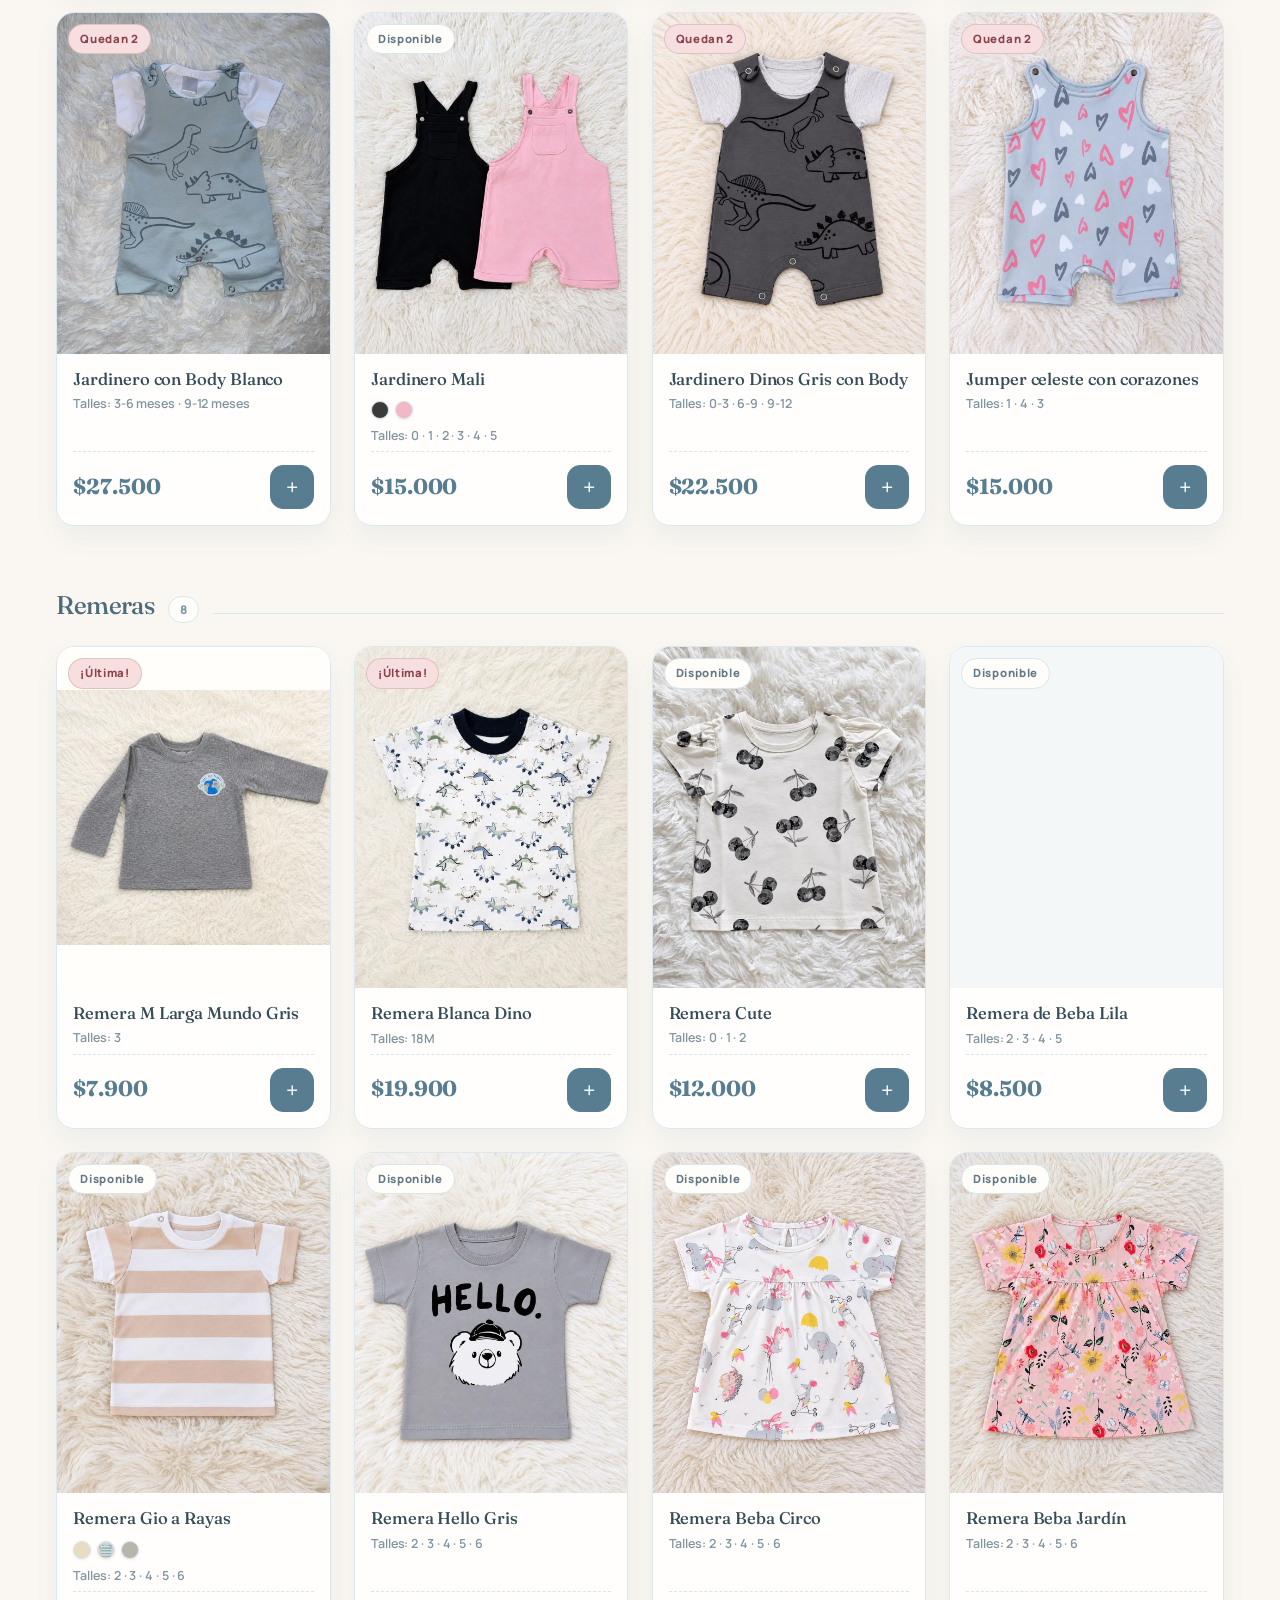
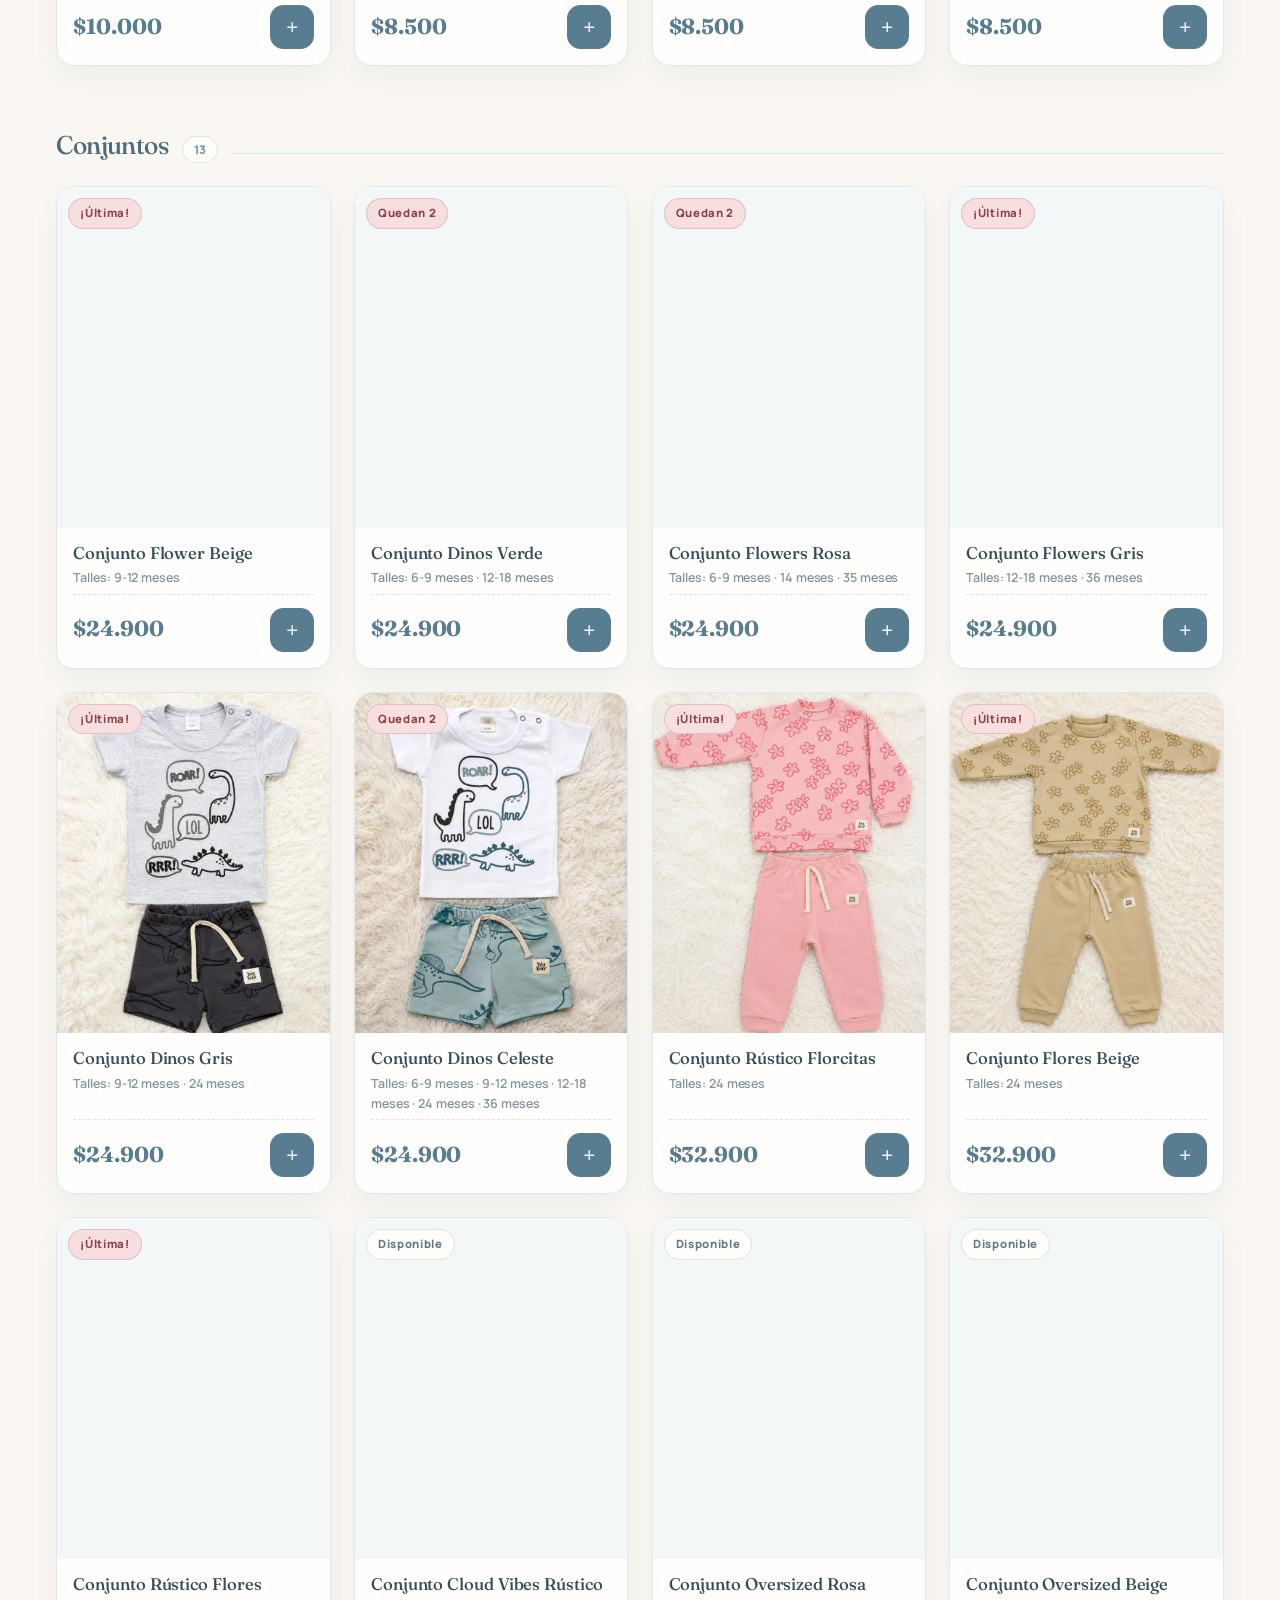
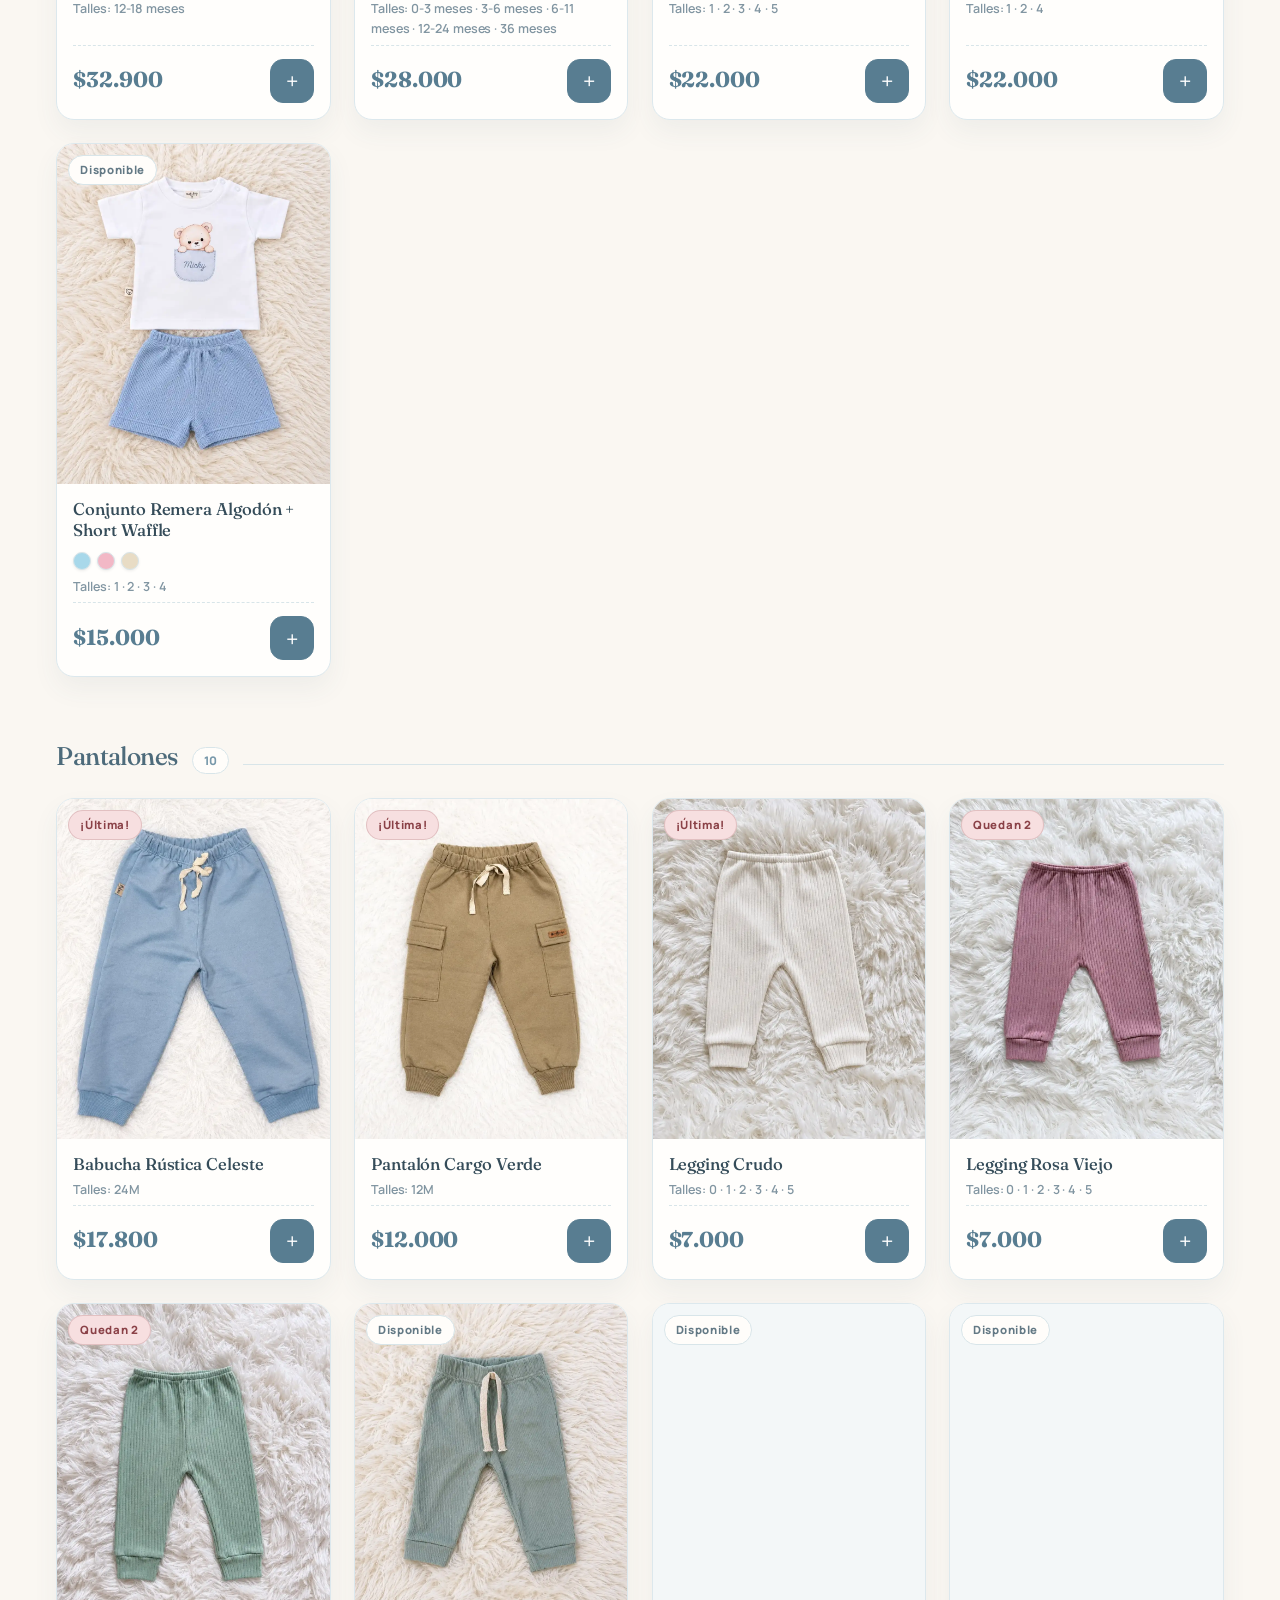
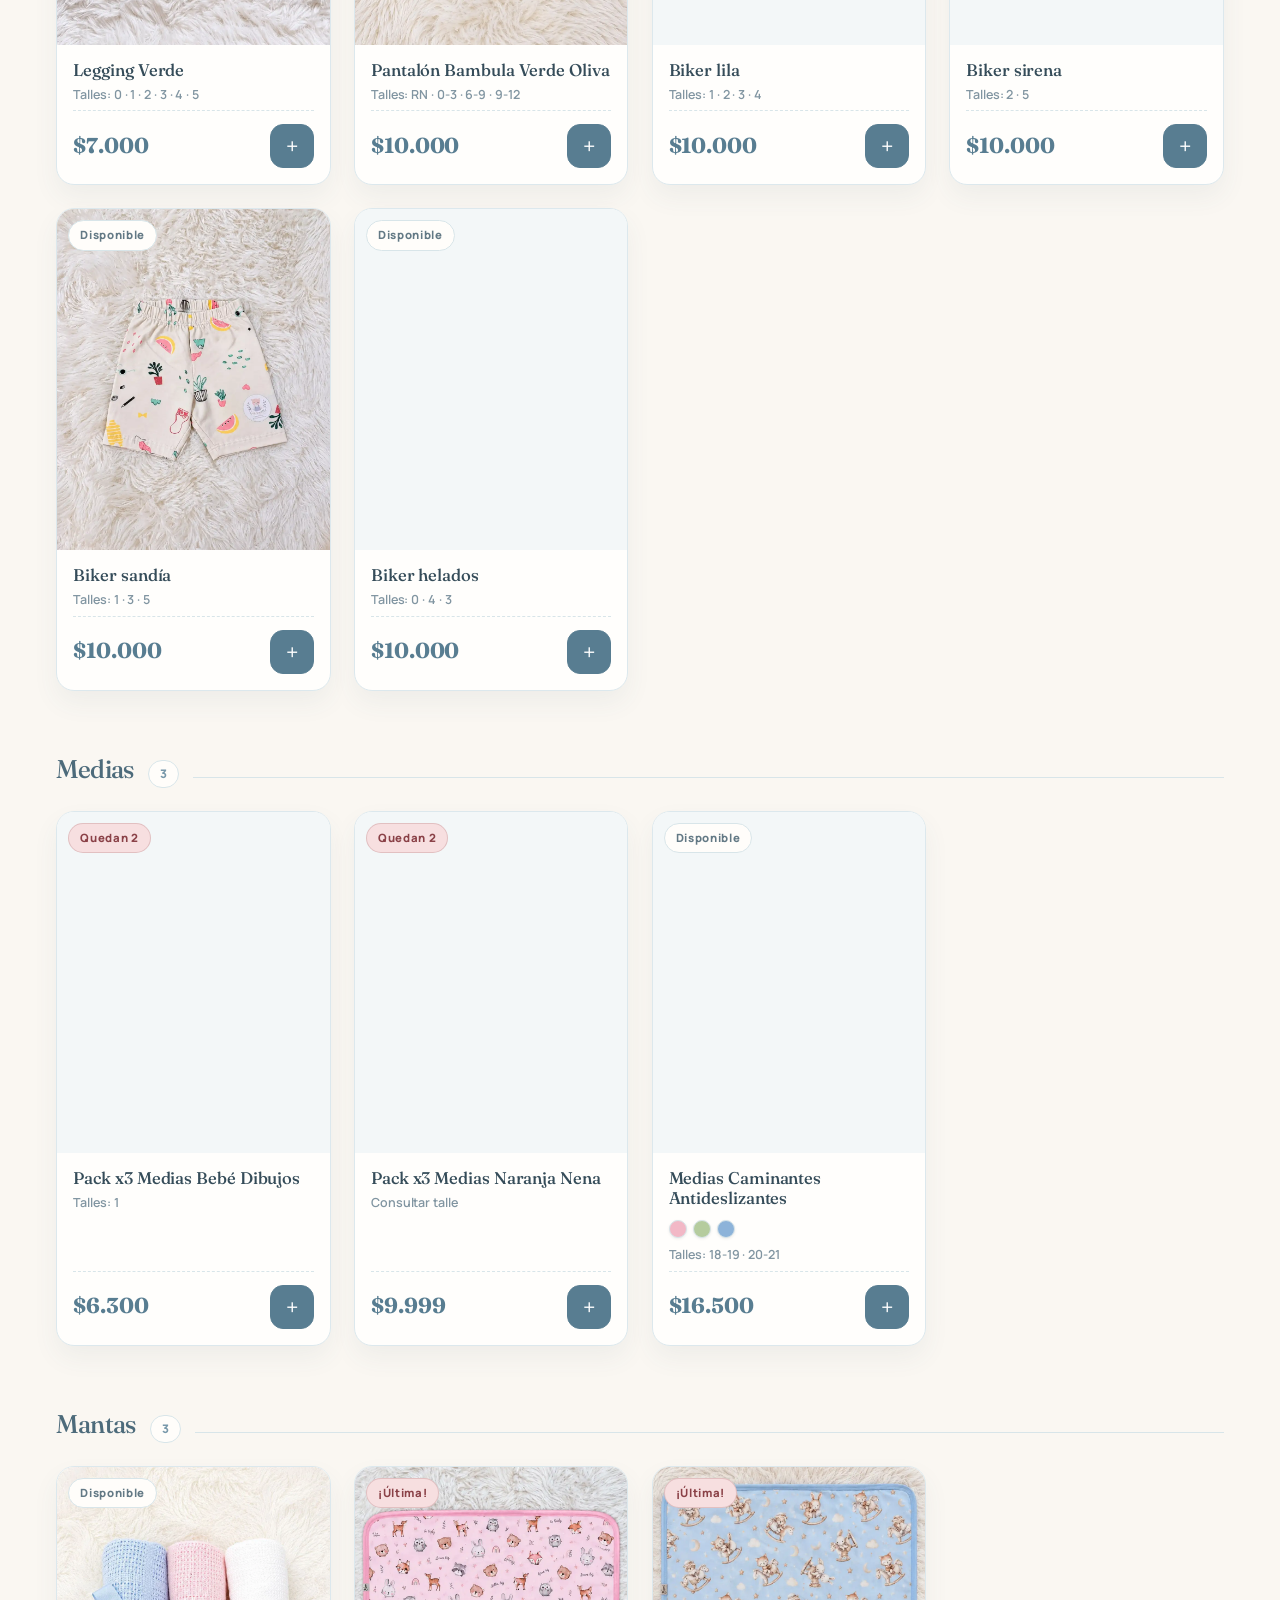
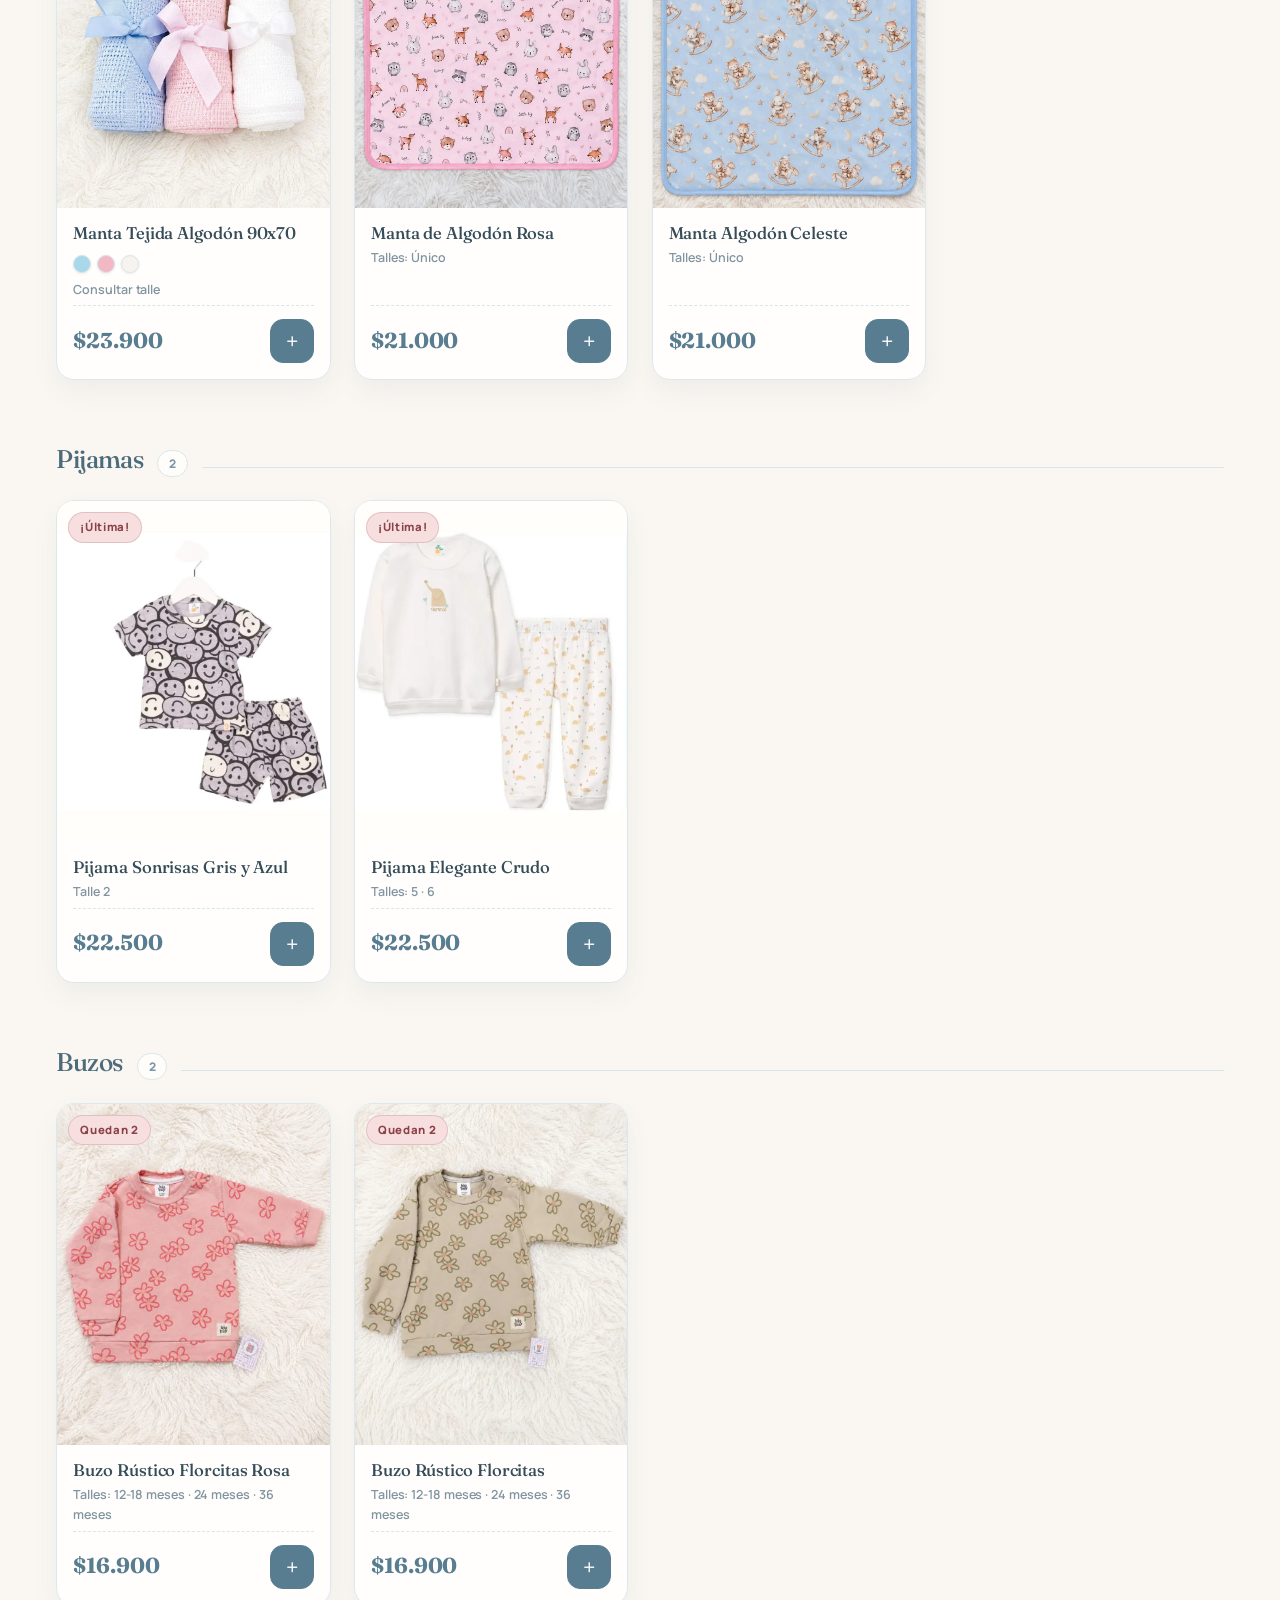
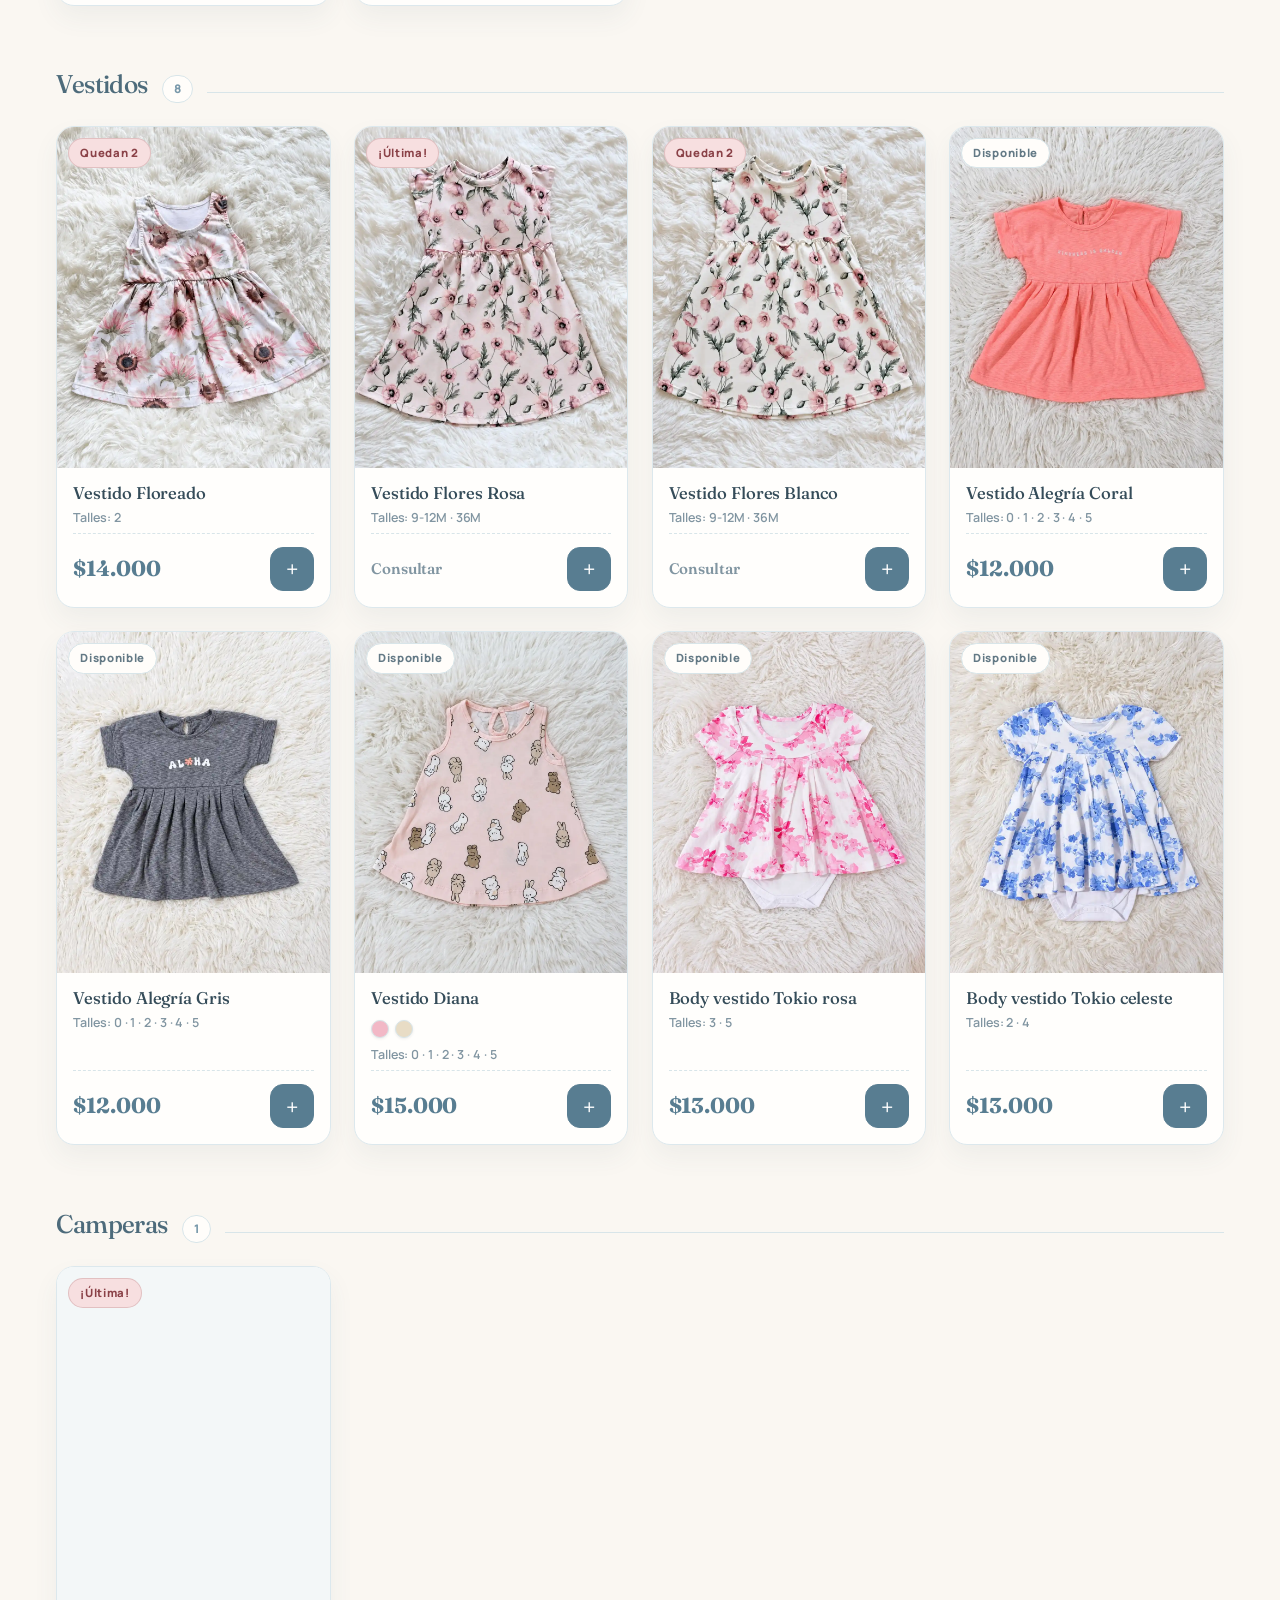
==== commit e316c30e: "Pulir ficha y mejorar pasos de compra móvil" ====
--- a/index.html
+++ b/index.html
@@ -611,8 +611,7 @@
   .talle-btn{padding:8px 14px;min-height:44px}
   .modal-meta .row{align-items:flex-start;flex-wrap:wrap}
   .modal-meta .row b{min-width:64px}
-  .modal-add{position:sticky;bottom:0;z-index:2;margin-top:6px;box-shadow:0 -12px 18px -10px var(--sup),0 -1px 0 var(--linea)}
-  .modal-add{position:sticky;bottom:0;z-index:2;margin-top:12px;box-shadow:0 -14px 20px -8px var(--sup),0 -1px 0 var(--linea)}
+  .modal-add{position:sticky;bottom:0;z-index:2;margin-top:4px;min-height:52px;padding:14px 16px;box-shadow:0 -12px 18px -10px var(--sup),0 -1px 0 var(--linea)}
   .pie-grilla{grid-template-columns:1fr}
   .etiqueta-flotante{left:auto;right:14px;bottom:14px;max-width:200px}
   .medallon{width:88px;height:88px;top:-10px;right:auto;left:-10px}
@@ -903,7 +902,7 @@
 <div class="overlay" id="overlay" onclick="cerrarCarrito()"></div>
 <aside class="drawer" id="drawer" role="dialog" aria-modal="true" aria-label="Tu carrito">
   <div class="drawer-head"><div><h3>Tu carrito</h3><p class="sub">Pedido · Giorenatto</p></div><button class="close" onclick="cerrarCarrito()" aria-label="Cerrar carrito">×</button></div>
-  <div class="checkout-mobile-progress" aria-label="Pasos de compra"><span data-checkout-progress="1">1 · Datos</span><span data-checkout-progress="2">2 · Entrega</span><span data-checkout-progress="3">3 · Pago</span></div>
+  <div class="checkout-mobile-progress" aria-label="Pasos de compra" role="list" aria-live="polite"><span role="listitem" data-checkout-progress="1">1 · Pedido y datos</span><span role="listitem" data-checkout-progress="2">2 · Entrega</span><span role="listitem" data-checkout-progress="3">3 · Pago</span></div>
   <div class="drawer-body">
   <section class="checkout-mobile-step current" data-checkout-step="1">
     <h4 class="checkout-stage-title">1 · Revisá tu pedido</h4>
@@ -4037,6 +4036,7 @@
       ${stockNote}
       ${selectorColor}
       ${selectorTalle}
+      <button class="modal-add ios-press" id="modalAdd" onclick="agregarDesdeModal('${esc(p.id)}',this)" ${(sinStock||agotado)?'disabled':''}>${sinStock?'Sin stock en ese color y talle':(agotado?'Ya tenés todo el stock en el carrito':'Agregar al carrito')}</button>
       <div class="modal-meta">
         <div class="row"><b>Detalle</b> <span>${esc(p.desc||"")}</span></div>
       </div>
@@ -4044,7 +4044,6 @@
         <button type="button" class="modal-sec" onclick="abrirTalles()">📏 Tabla de talles</button>
         <button type="button" class="modal-sec" onclick="waConsulta()">💬 Preguntar por WhatsApp</button>
       </div>
-      <button class="modal-add ios-press" id="modalAdd" onclick="agregarDesdeModal('${esc(p.id)}',this)" ${(sinStock||agotado)?'disabled':''}>${sinStock?'Sin stock en ese color y talle':(agotado?'Ya tenés todo el stock en el carrito':'Agregar al carrito')}</button>
       ${relHTML}
     </div>`;
   const ov=document.getElementById("modalOv");
@@ -4368,7 +4367,7 @@
   if(body)body.classList.toggle("checkout-payment-step",!movil||pasoCheckout===3);
   const back=document.getElementById("checkoutBack"),next=document.getElementById("checkoutNext");
   if(back)back.hidden=pasoCheckout===1;
-  if(next){next.hidden=pasoCheckout===3;next.textContent=pasoCheckout===2?"Ver pago":"Continuar";}
+  if(next){next.hidden=pasoCheckout===3;next.textContent=pasoCheckout===2?"Ver resumen y pago":"Continuar a entrega";}
   const count=Object.values(carrito).reduce((n,i)=>n+i.cantidad,0);
   const countEl=document.getElementById("checkoutItemsCount"),totalEl=document.getElementById("checkoutStepTotal");
   if(countEl)countEl.textContent=count+" "+(count===1?"prenda":"prendas");
--- a/assets/giorenatto5.css
+++ b/assets/giorenatto5.css
@@ -88,3 +88,8 @@
   .catbar .catbar-inner::-webkit-scrollbar{display:none}
   .catbar .talle-filter{flex:0 0 auto!important}
 }
+
+/* Product grid: consistent portrait crop and quiet background for images. */
+.card .thumb{aspect-ratio:4/5;overflow:hidden;background:#f3f7f8}
+.card .thumb .thumb-img{width:100%;height:100%;object-fit:cover}
+@media(max-width:760px){.card .thumb{aspect-ratio:4/5}}
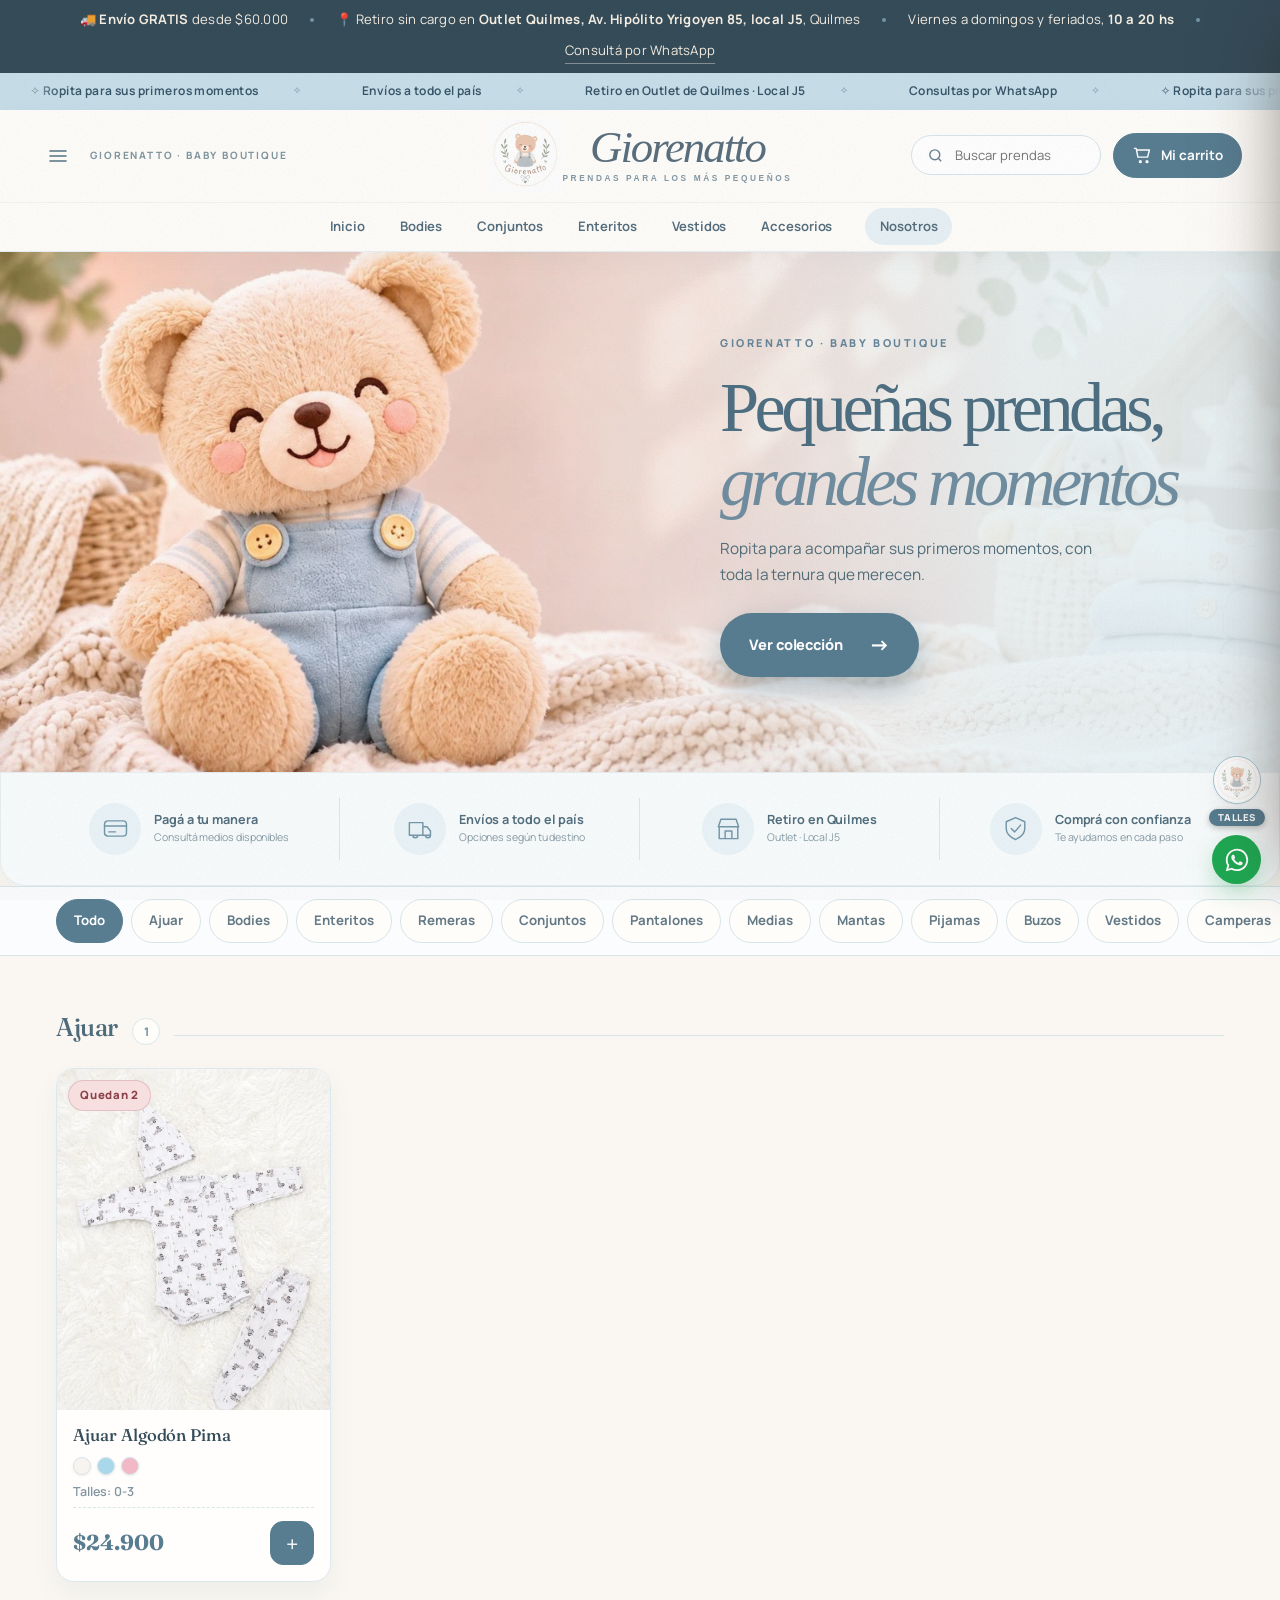
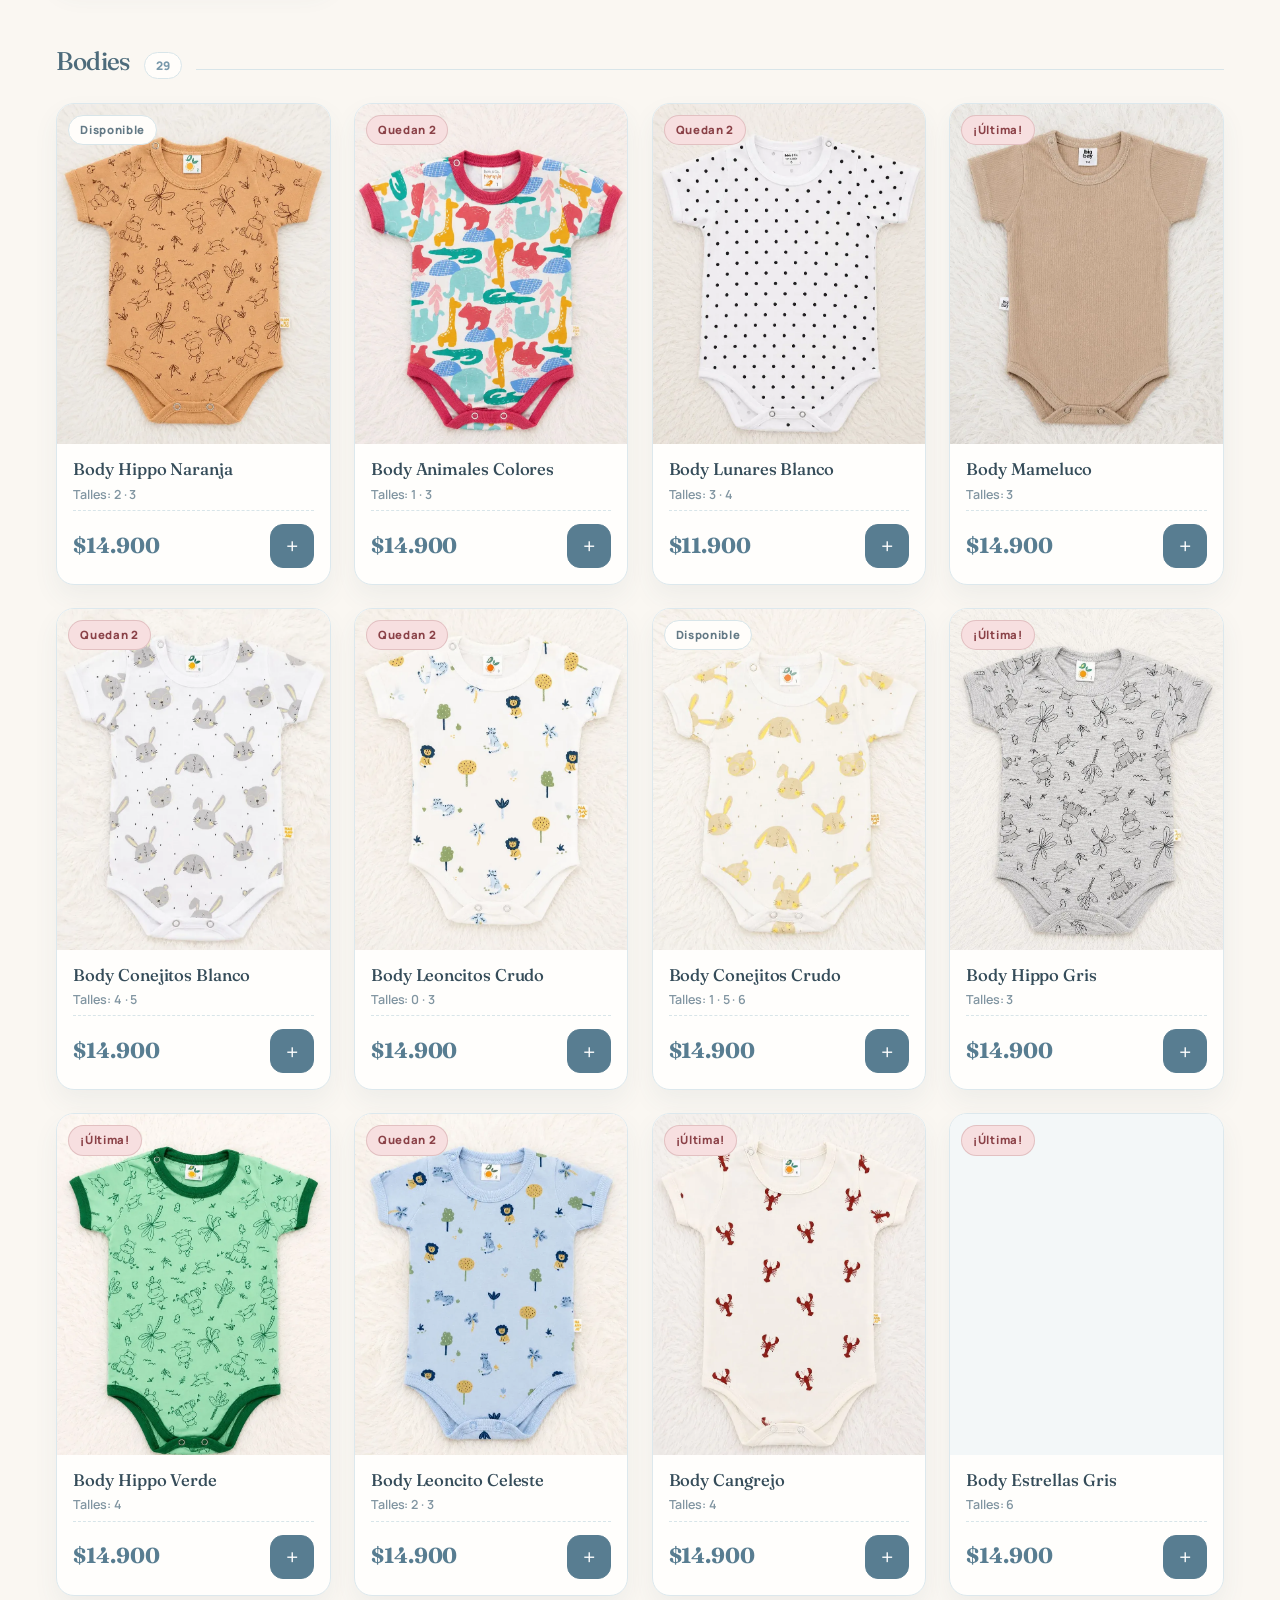
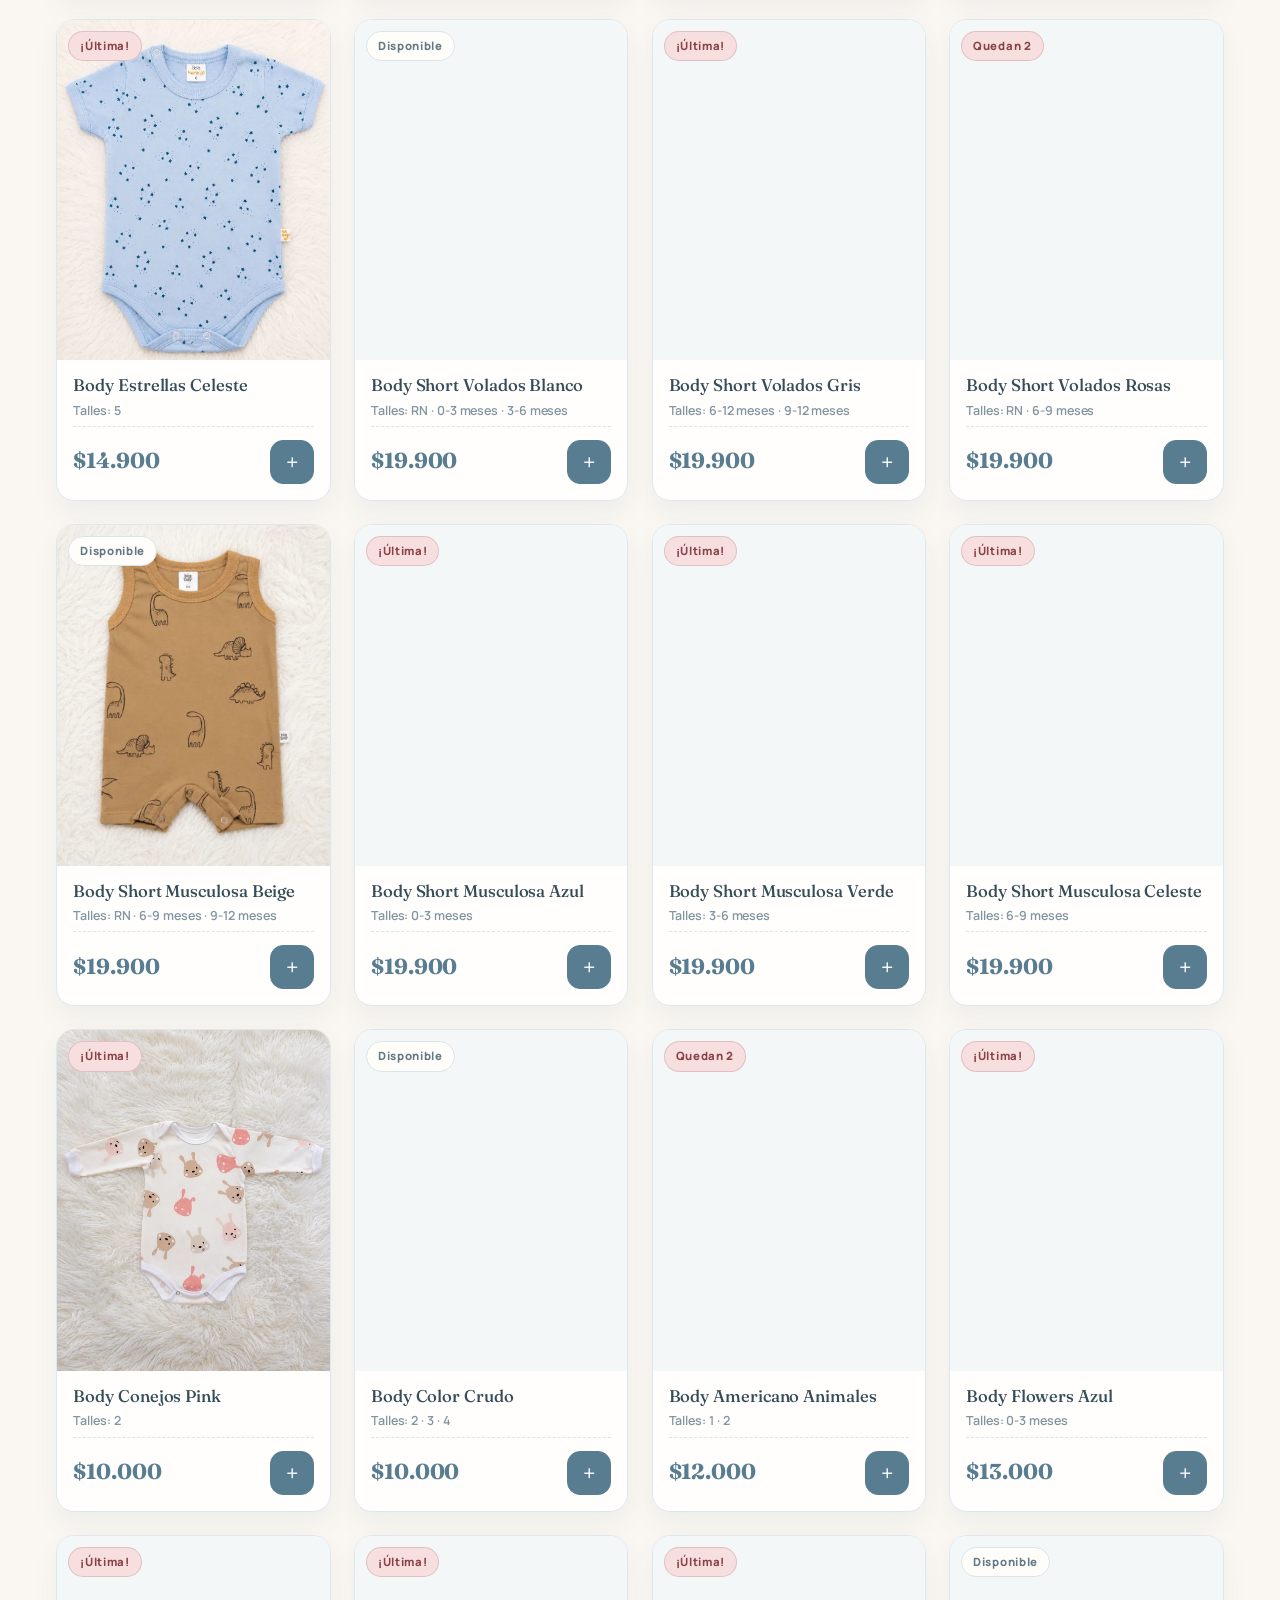
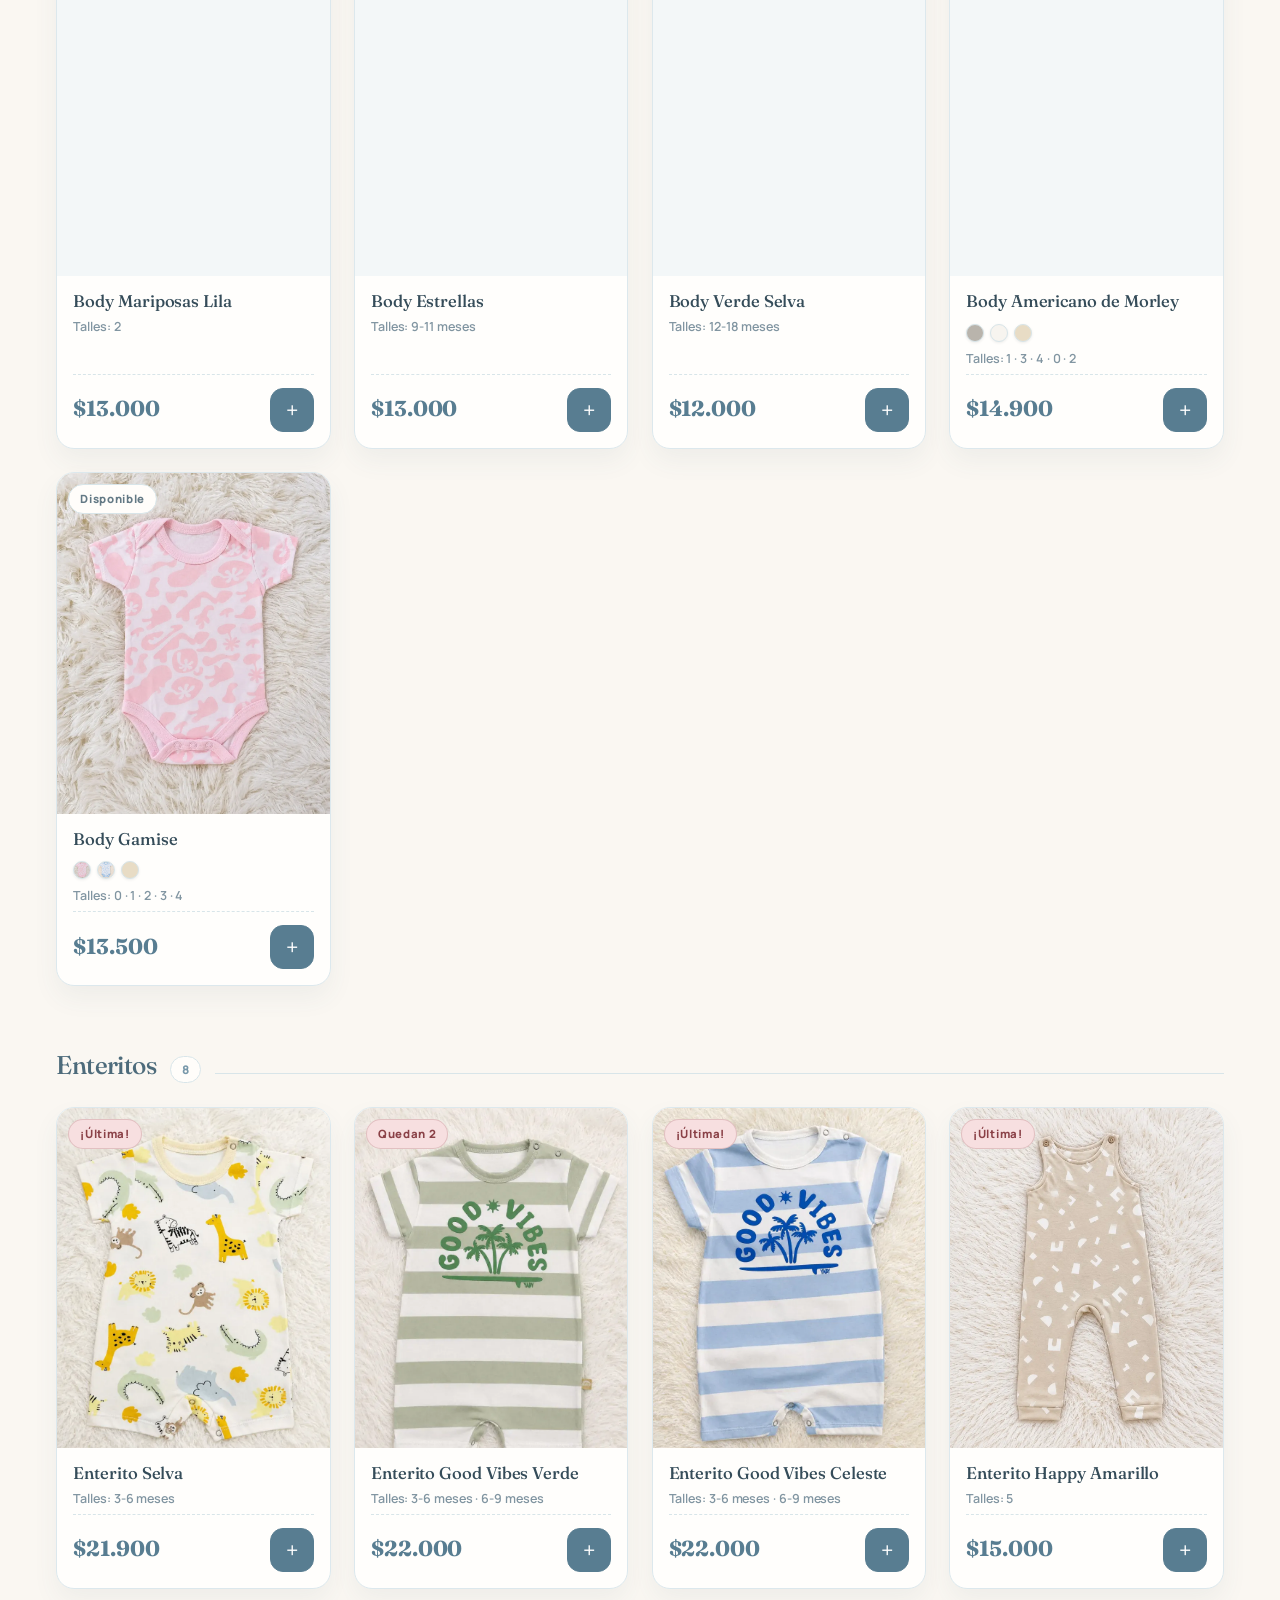
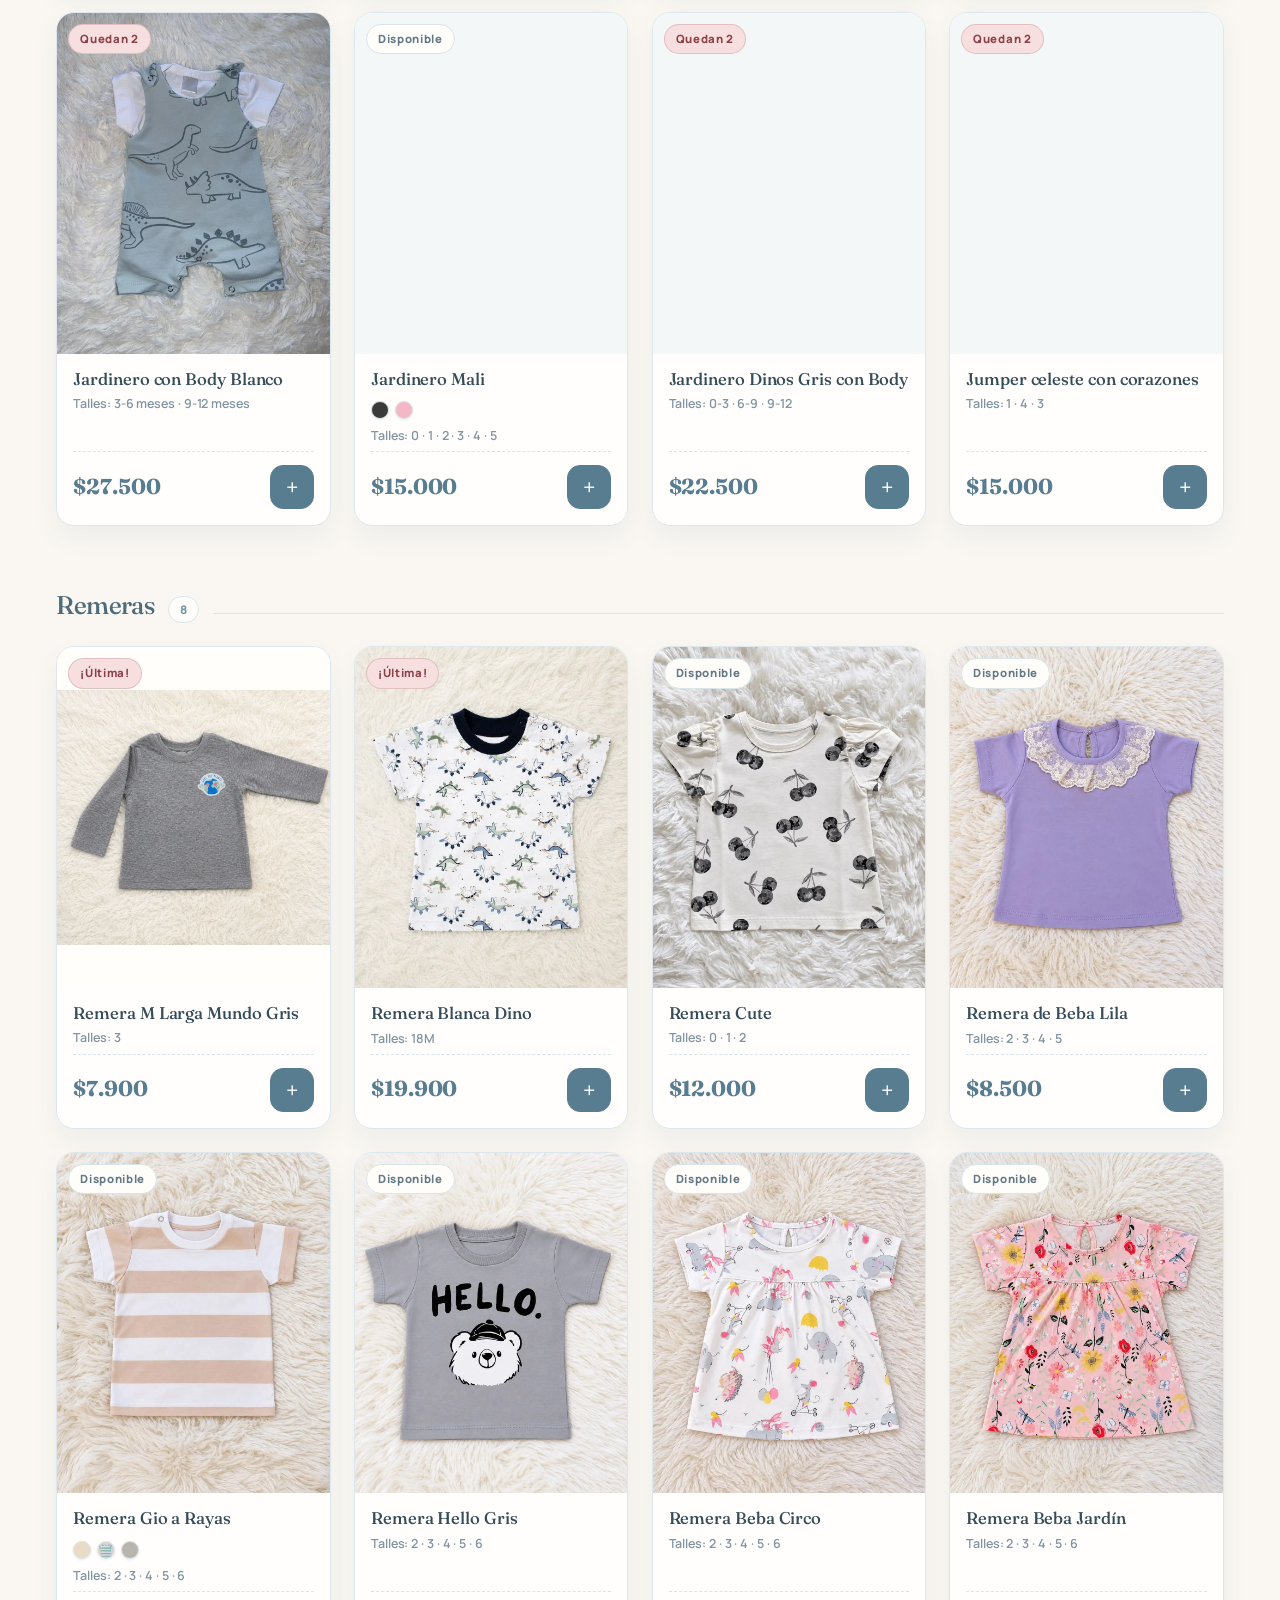
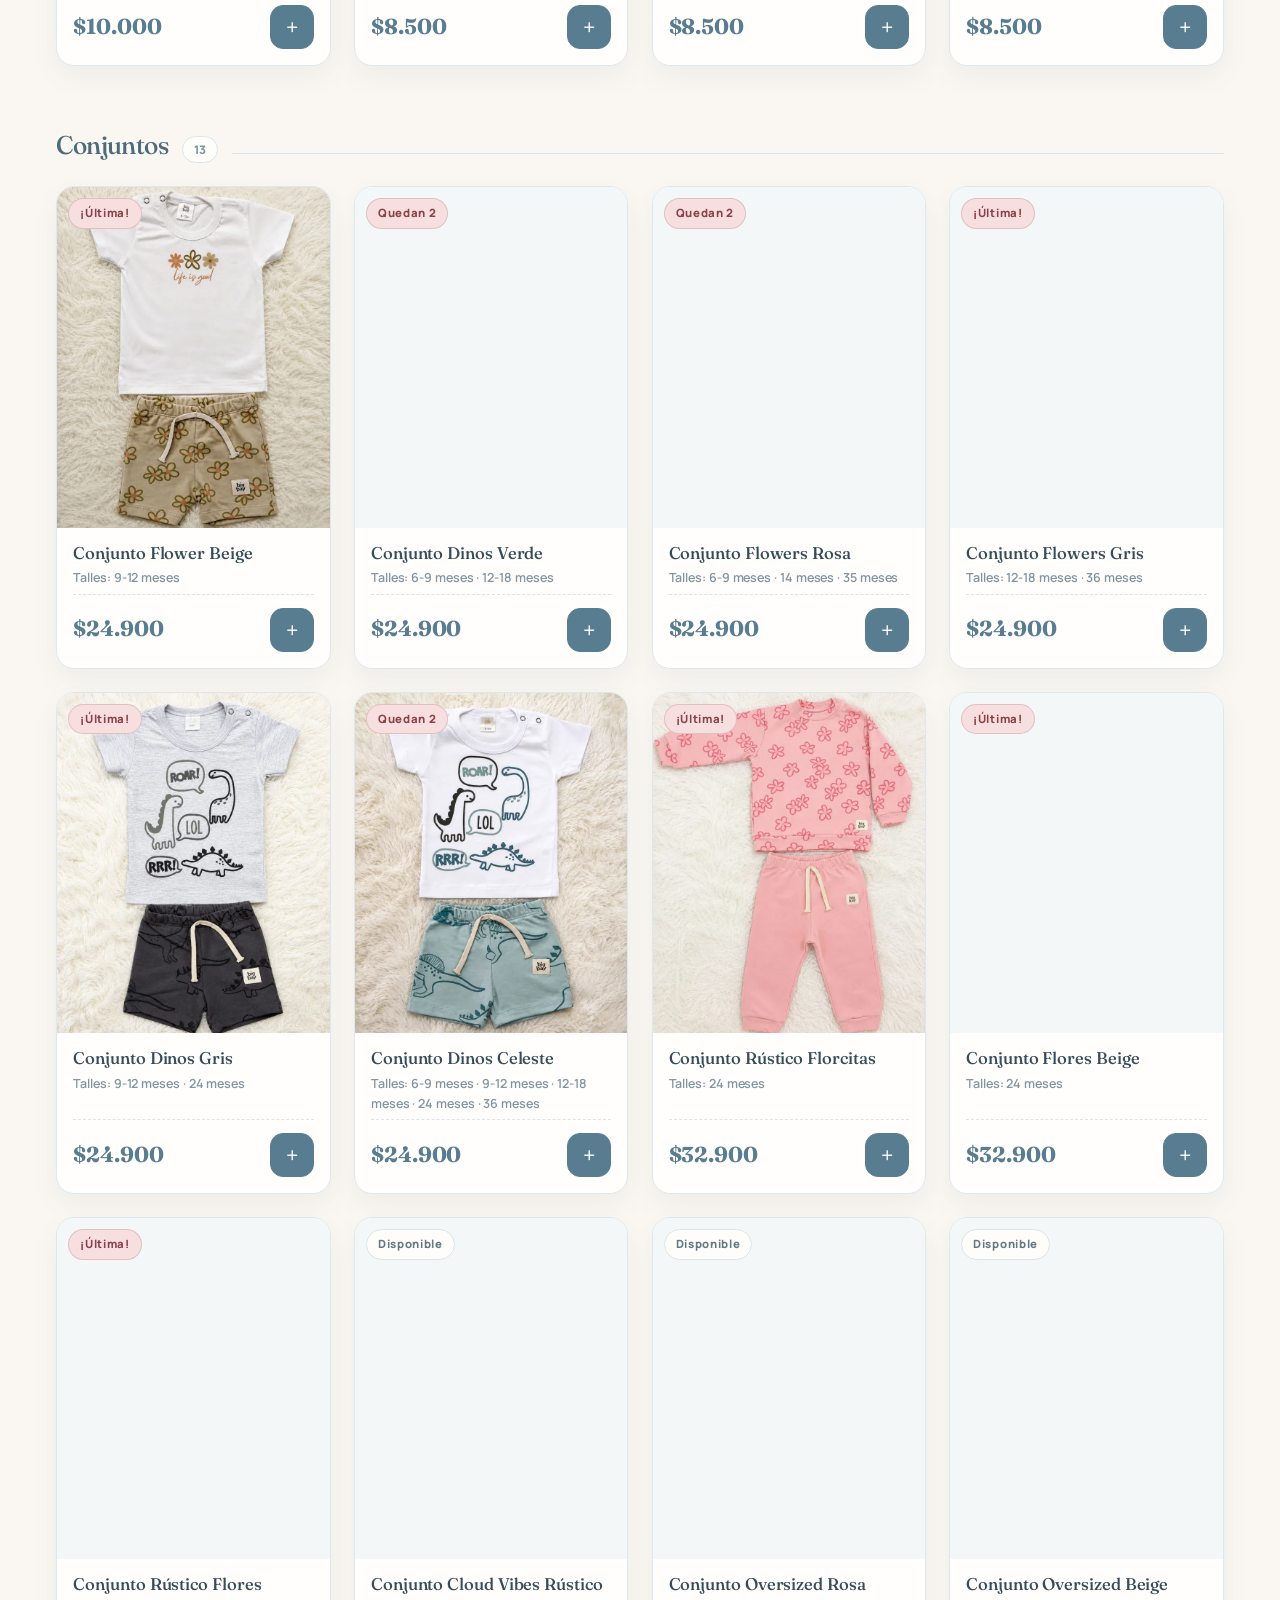
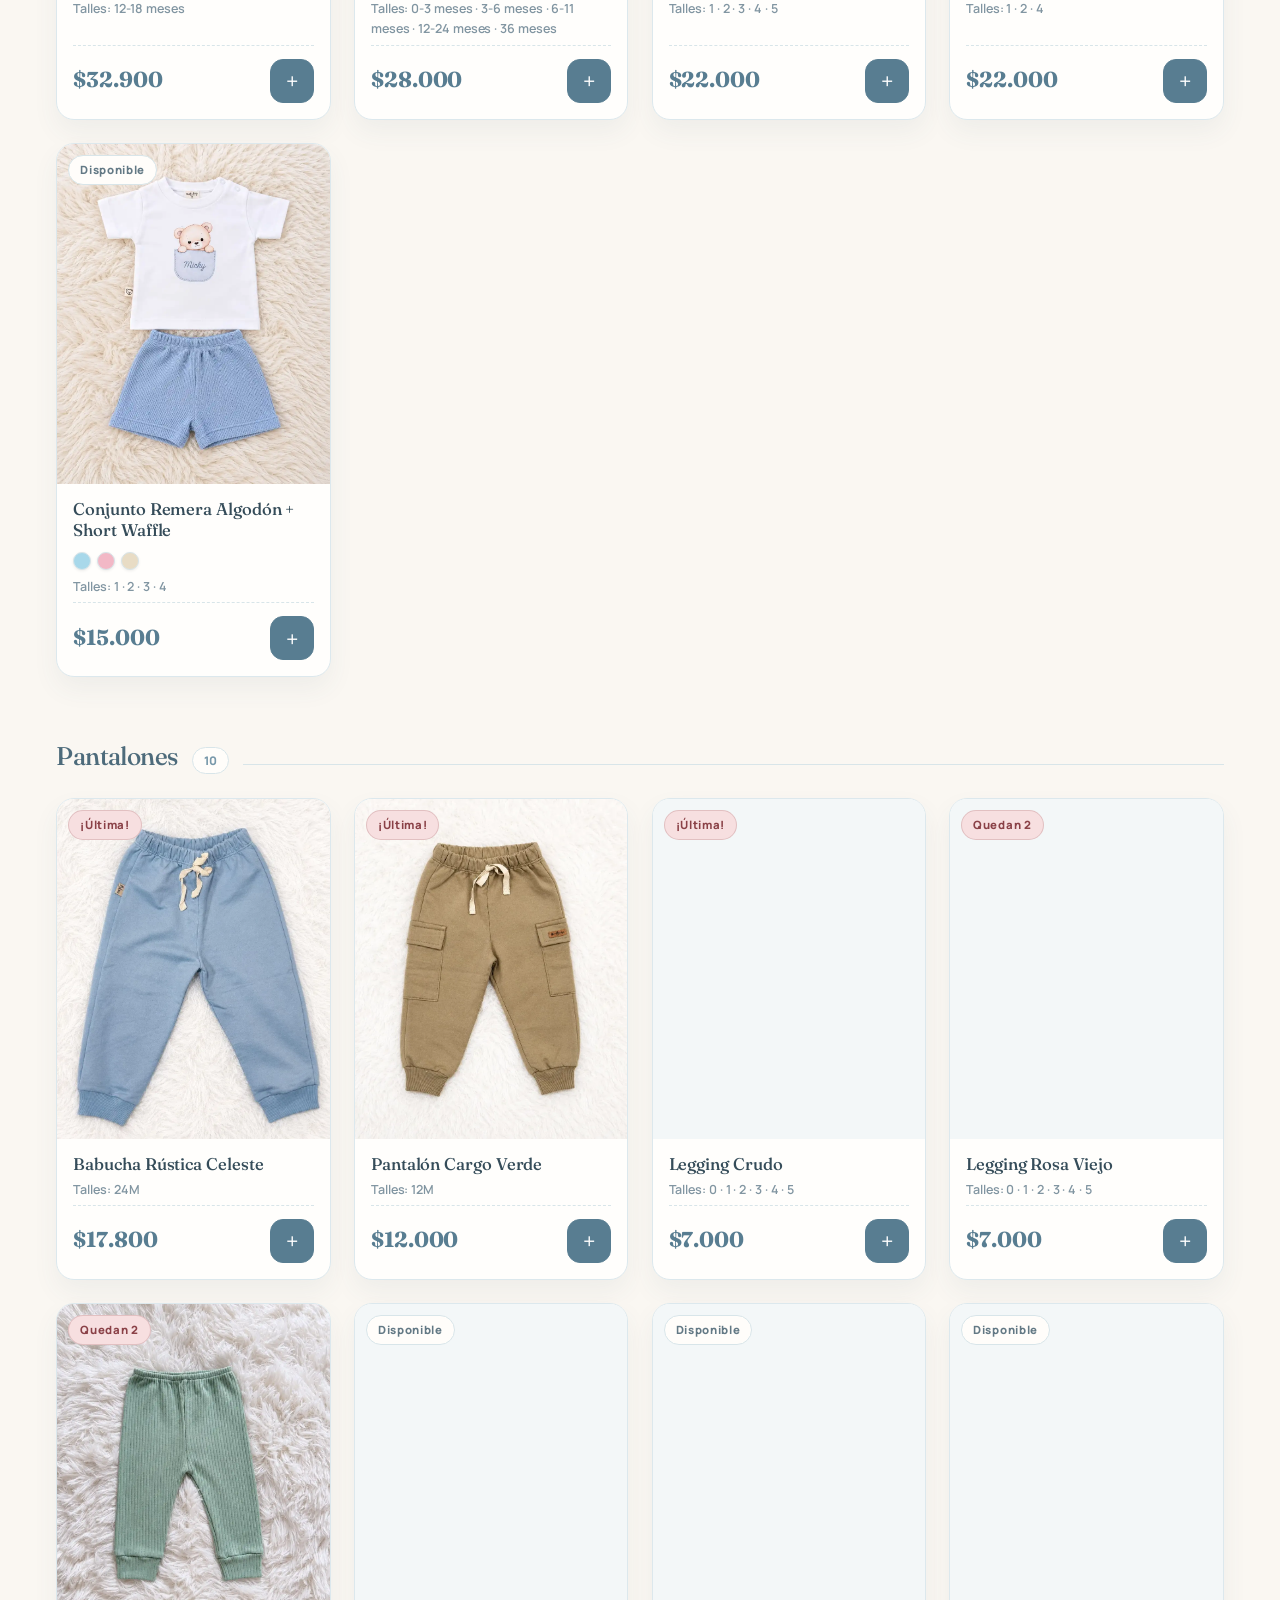
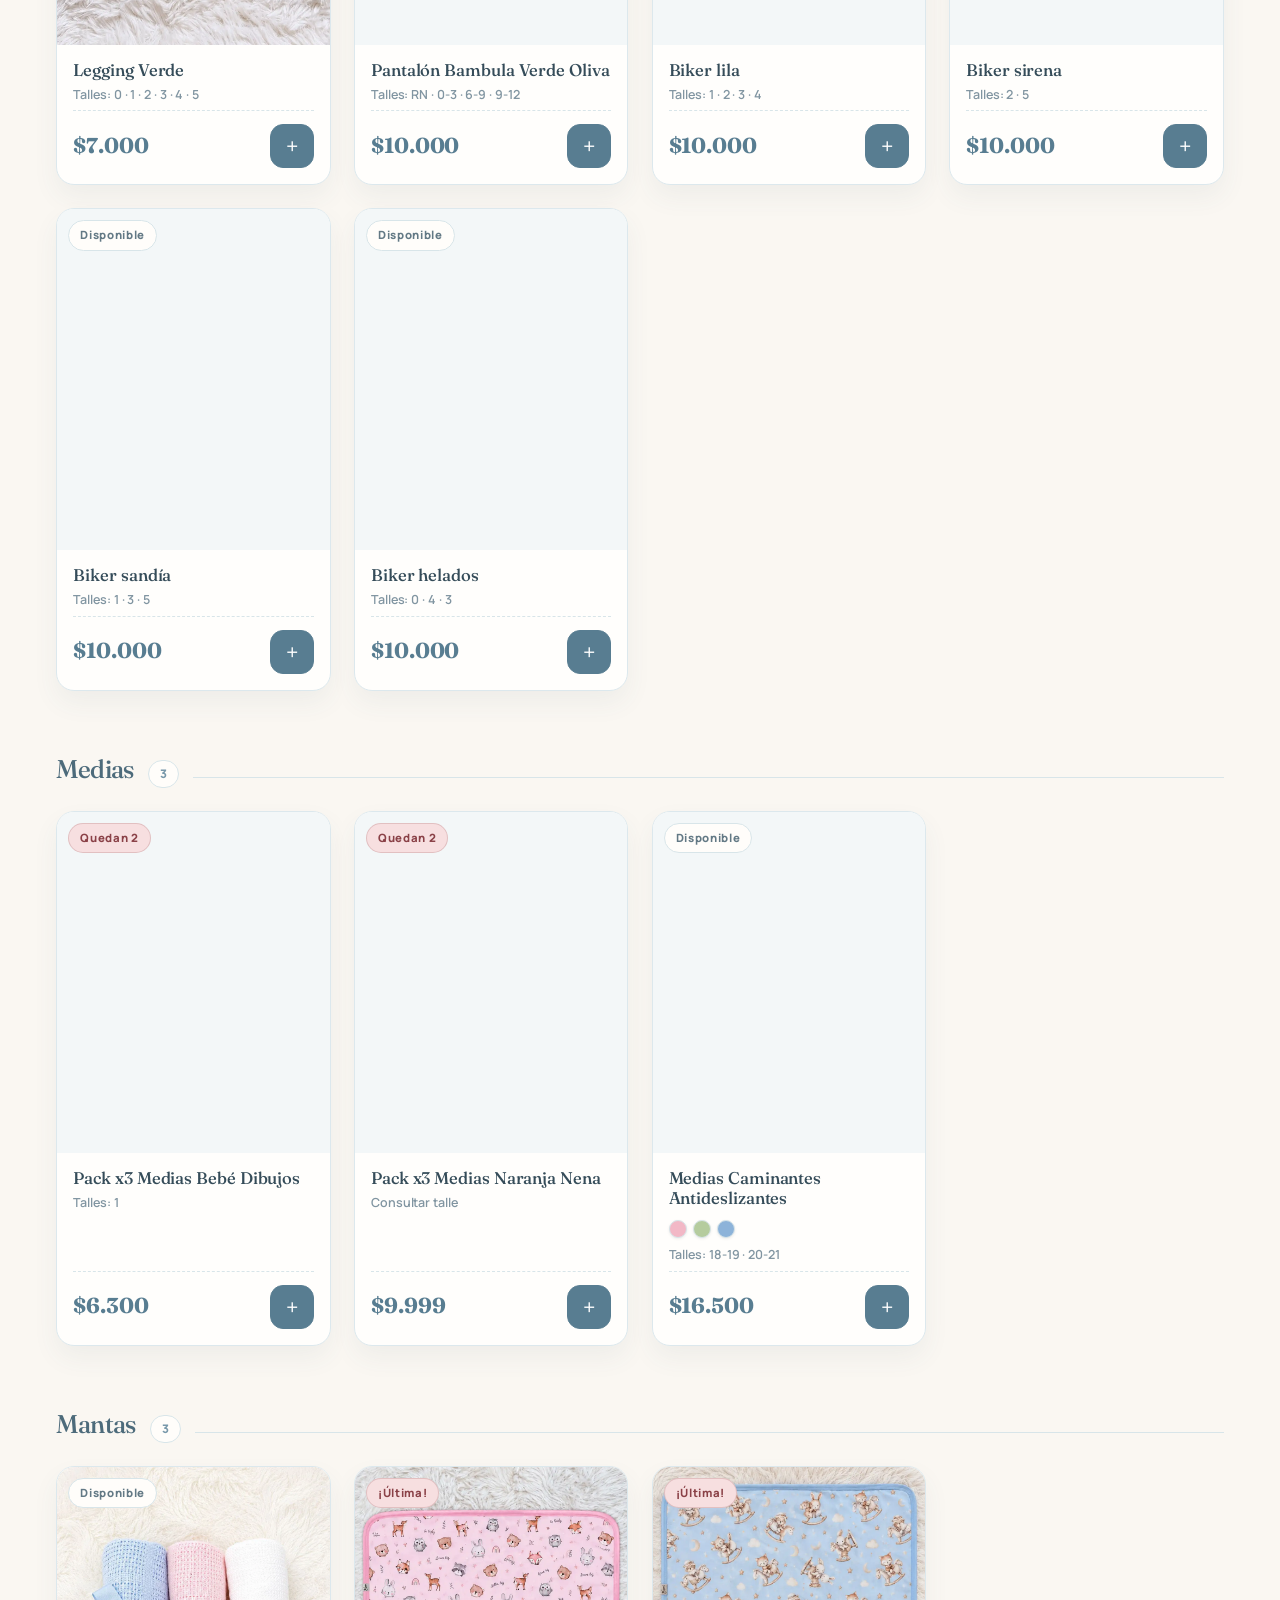
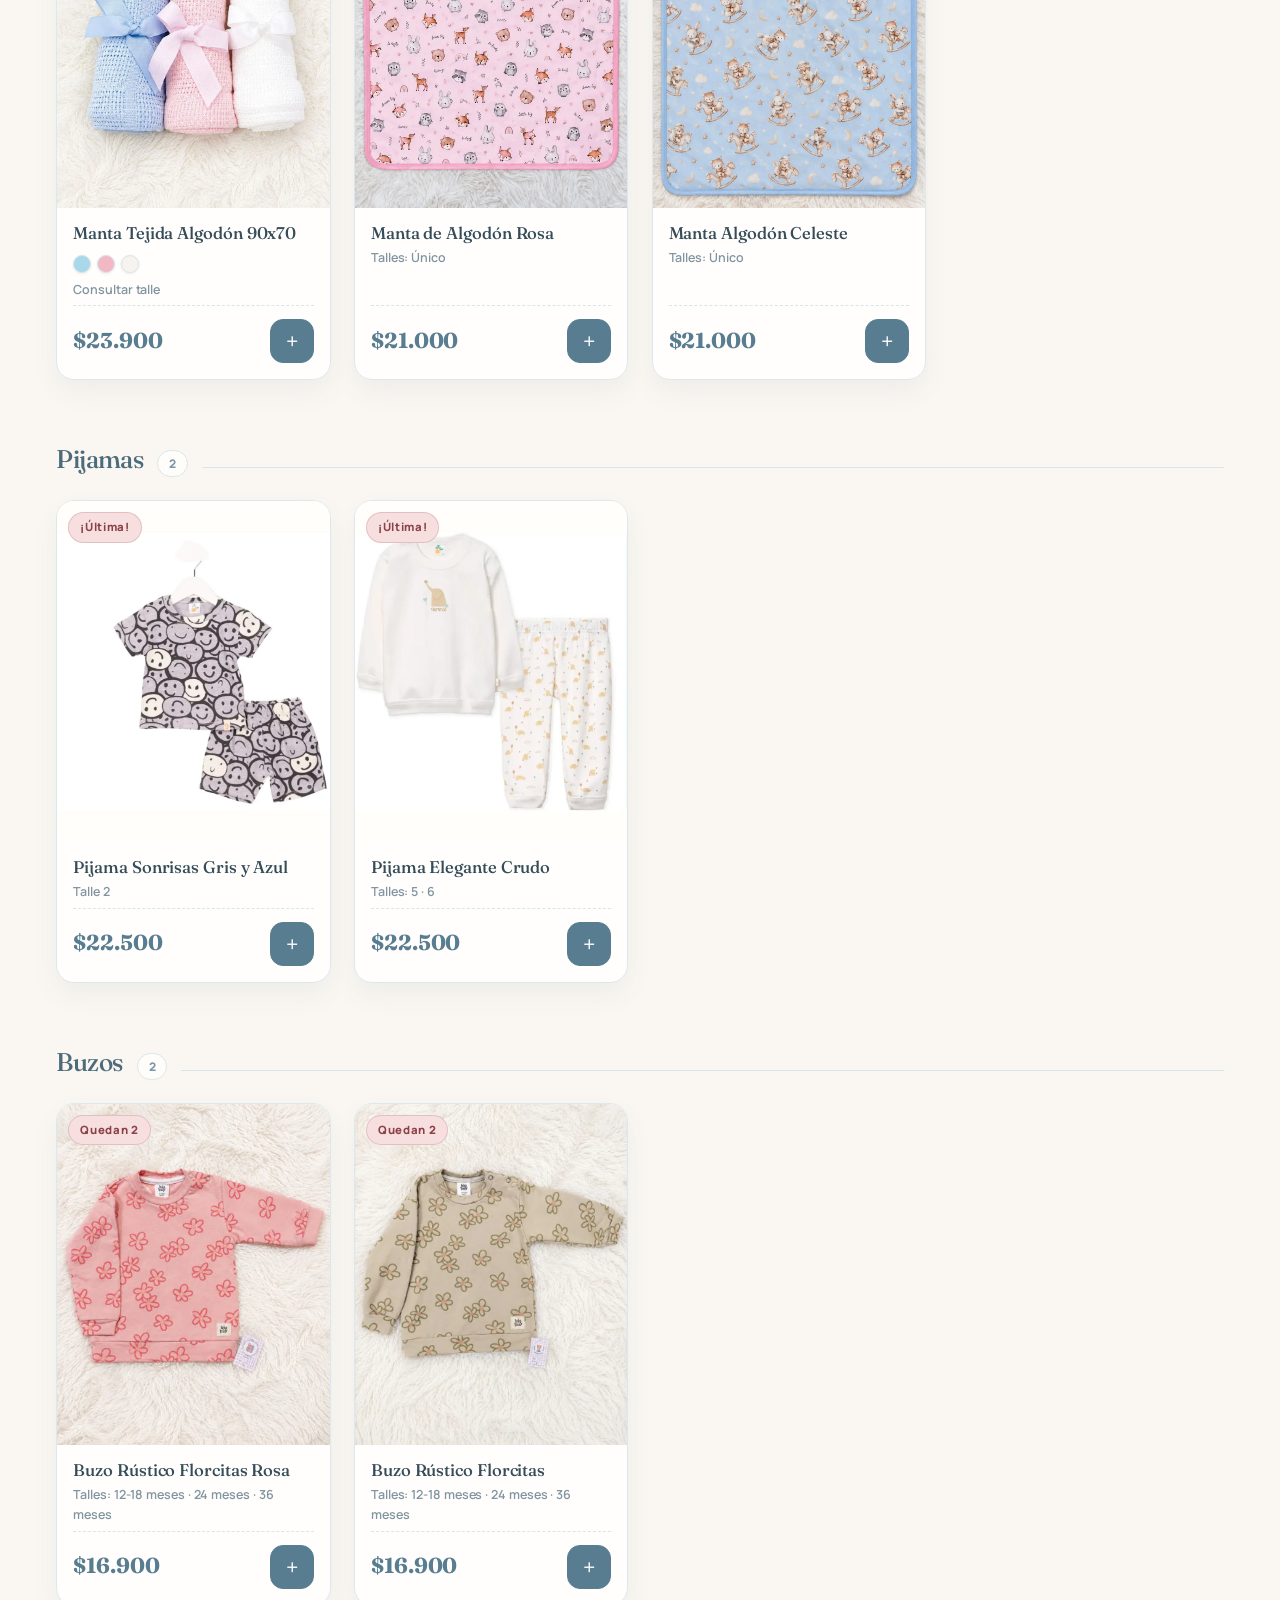
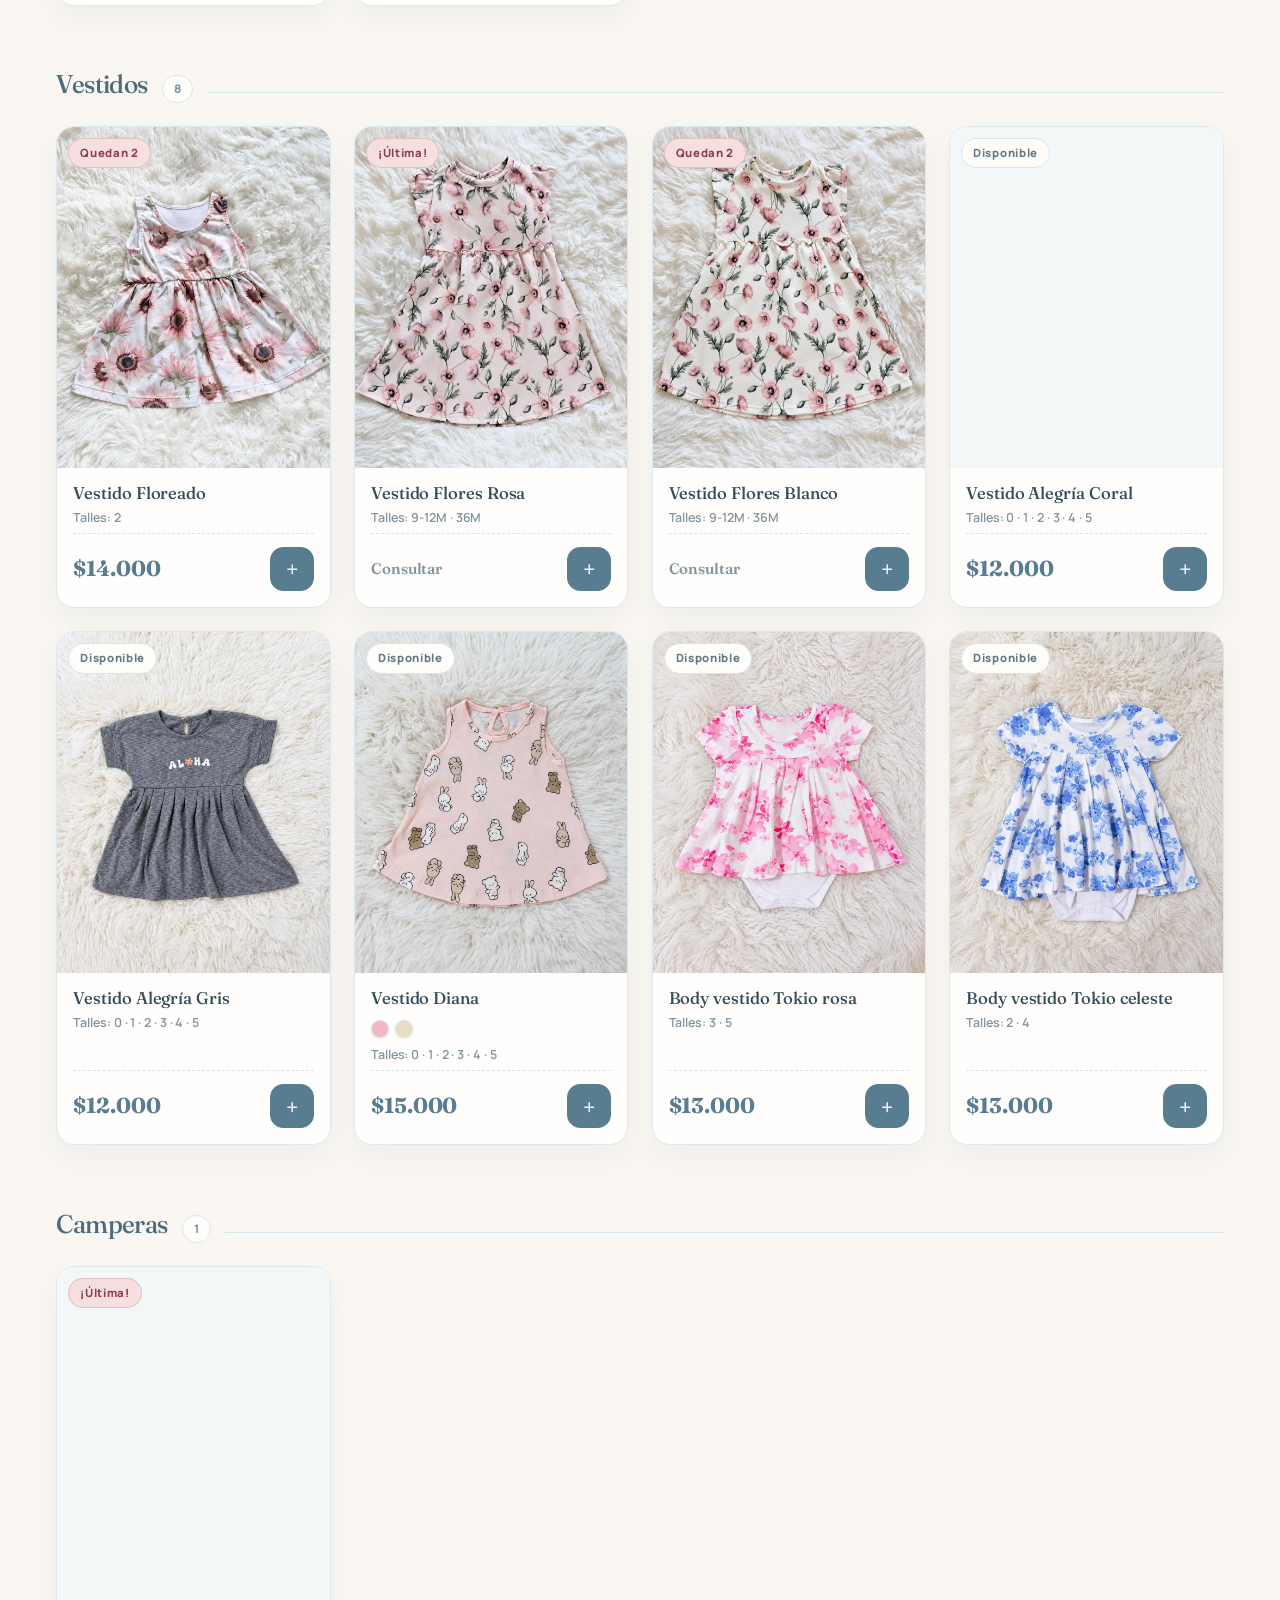
==== commit 3c416d31: "Dar estilo a sección cómo comprar" ====
--- a/index.html
+++ b/index.html
@@ -336,16 +336,20 @@
 /* ---------- cómo comprar ---------- */
 .pasos-tira{background:var(--papel-2);border-block:1px solid var(--linea)}
 .pasos-tira .envoltura{max-width:var(--cont);margin-inline:auto;padding-inline:var(--gutter)}
-.pasos{display:grid;grid-template-columns:repeat(4,1fr);gap:clamp(18px,2.4vw,34px)}
-.paso{position:relative;padding-top:22px;border-top:2px solid var(--oso)}
-.paso .num{font-family:var(--display);font-style:italic;font-size:1.05rem;color:var(--oso-deep);font-weight:600}
-.paso .ico{font-size:1.5rem;margin:10px 0 4px;position:relative;display:inline-block;transition:transform .3s var(--spring)}
+.pasos{display:grid;grid-template-columns:repeat(4,minmax(0,1fr));gap:clamp(14px,2vw,24px);counter-reset:paso;position:relative}
+.paso{position:relative;isolation:isolate;overflow:hidden;min-height:210px;padding:22px 20px 20px;border:1px solid rgba(103,136,154,.18);border-radius:24px;background:linear-gradient(155deg,rgba(255,255,255,.94),rgba(241,247,249,.88));box-shadow:0 10px 28px rgba(68,99,117,.07);transition:transform .35s var(--ease),box-shadow .35s,border-color .35s}
+.paso::before{content:"";position:absolute;z-index:-1;inset:0;background:radial-gradient(230px circle at var(--mx,50%) var(--my,0%),rgba(212,230,237,.72),transparent 70%);opacity:.72;transition:opacity .3s}
+.paso::after{content:"";position:absolute;left:20px;right:20px;top:0;height:3px;border-radius:0 0 4px 4px;background:linear-gradient(90deg,#b7d2dd,#d7bea0,#e5b5ba);opacity:.8}
+.paso:hover{transform:translateY(-6px);border-color:rgba(103,136,154,.38);box-shadow:0 18px 38px rgba(68,99,117,.14)}
+.paso .num{font-family:var(--display);font-style:italic;font-size:.9rem;color:#68899a;font-weight:700;letter-spacing:.12em}
+.paso .ico{width:52px;height:52px;display:grid;place-items:center;font-size:1.5rem;margin:18px 0 12px;position:relative;border:1px solid rgba(103,136,154,.18);border-radius:17px;background:linear-gradient(145deg,#fff,#e9f2f5);box-shadow:0 5px 14px rgba(68,99,117,.09);transition:transform .35s var(--spring),box-shadow .35s}
 .paso .ico::after,.item .ico::after{content:"";position:absolute;inset:0;border-radius:inherit;background:linear-gradient(165deg,rgba(255,255,255,.75) 0%,rgba(255,255,255,.15) 45%,rgba(255,255,255,0) 60%);pointer-events:none}
 .paso:hover .ico{transform:translateY(-4px) scale(1.08) rotate(-3deg)}
 .paso .ico.wiggle,.item .ico.wiggle,.talles-float.wiggle .talles-icon{animation:iosWiggle .55s ease-in-out}
 @keyframes iosWiggle{0%{transform:rotate(0deg)}15%{transform:rotate(-8deg)}30%{transform:rotate(7deg)}45%{transform:rotate(-6deg)}60%{transform:rotate(5deg)}75%{transform:rotate(-3deg)}100%{transform:rotate(0deg)}}
-.paso h4{font-family:var(--display);font-variation-settings:'opsz' 40;font-size:1.16rem;font-weight:500;margin:8px 0 8px}
-.paso p{font-size:.9rem;color:var(--tinta-2)}
+.paso:hover .ico{transform:translateY(-3px) scale(1.08) rotate(-4deg);box-shadow:0 10px 22px rgba(68,99,117,.15)}
+.paso h4{font-family:var(--display);font-variation-settings:'opsz' 40;font-size:1.16rem;font-weight:600;margin:8px 0;color:#3e5c6c}
+.paso p{font-size:.88rem;line-height:1.6;color:var(--tinta-2)}
 .faq{margin-top:clamp(34px,4.4vw,58px);display:grid;grid-template-columns:repeat(2,minmax(0,1fr));gap:10px 18px;max-width:1080px}
 .faq details{border:1px solid var(--linea);border-radius:var(--r-sm);background:var(--sup);overflow:hidden}
 .faq summary{cursor:pointer;list-style:none;padding:16px 20px;font-weight:700;font-size:.95rem;display:flex;justify-content:space-between;gap:14px;align-items:center}
@@ -588,6 +592,8 @@
   .talles-ov,.modal-ov{backdrop-filter:none;-webkit-backdrop-filter:none}
 }
 @media(max-width:760px){
+  .pasos{grid-template-columns:repeat(2,minmax(0,1fr));gap:14px}
+  .paso{min-height:200px;padding:19px 17px}
   .topbar .envoltura{font-size:.74rem}
   .search{display:none}
   .brand .nom{font-size:1.2rem}
